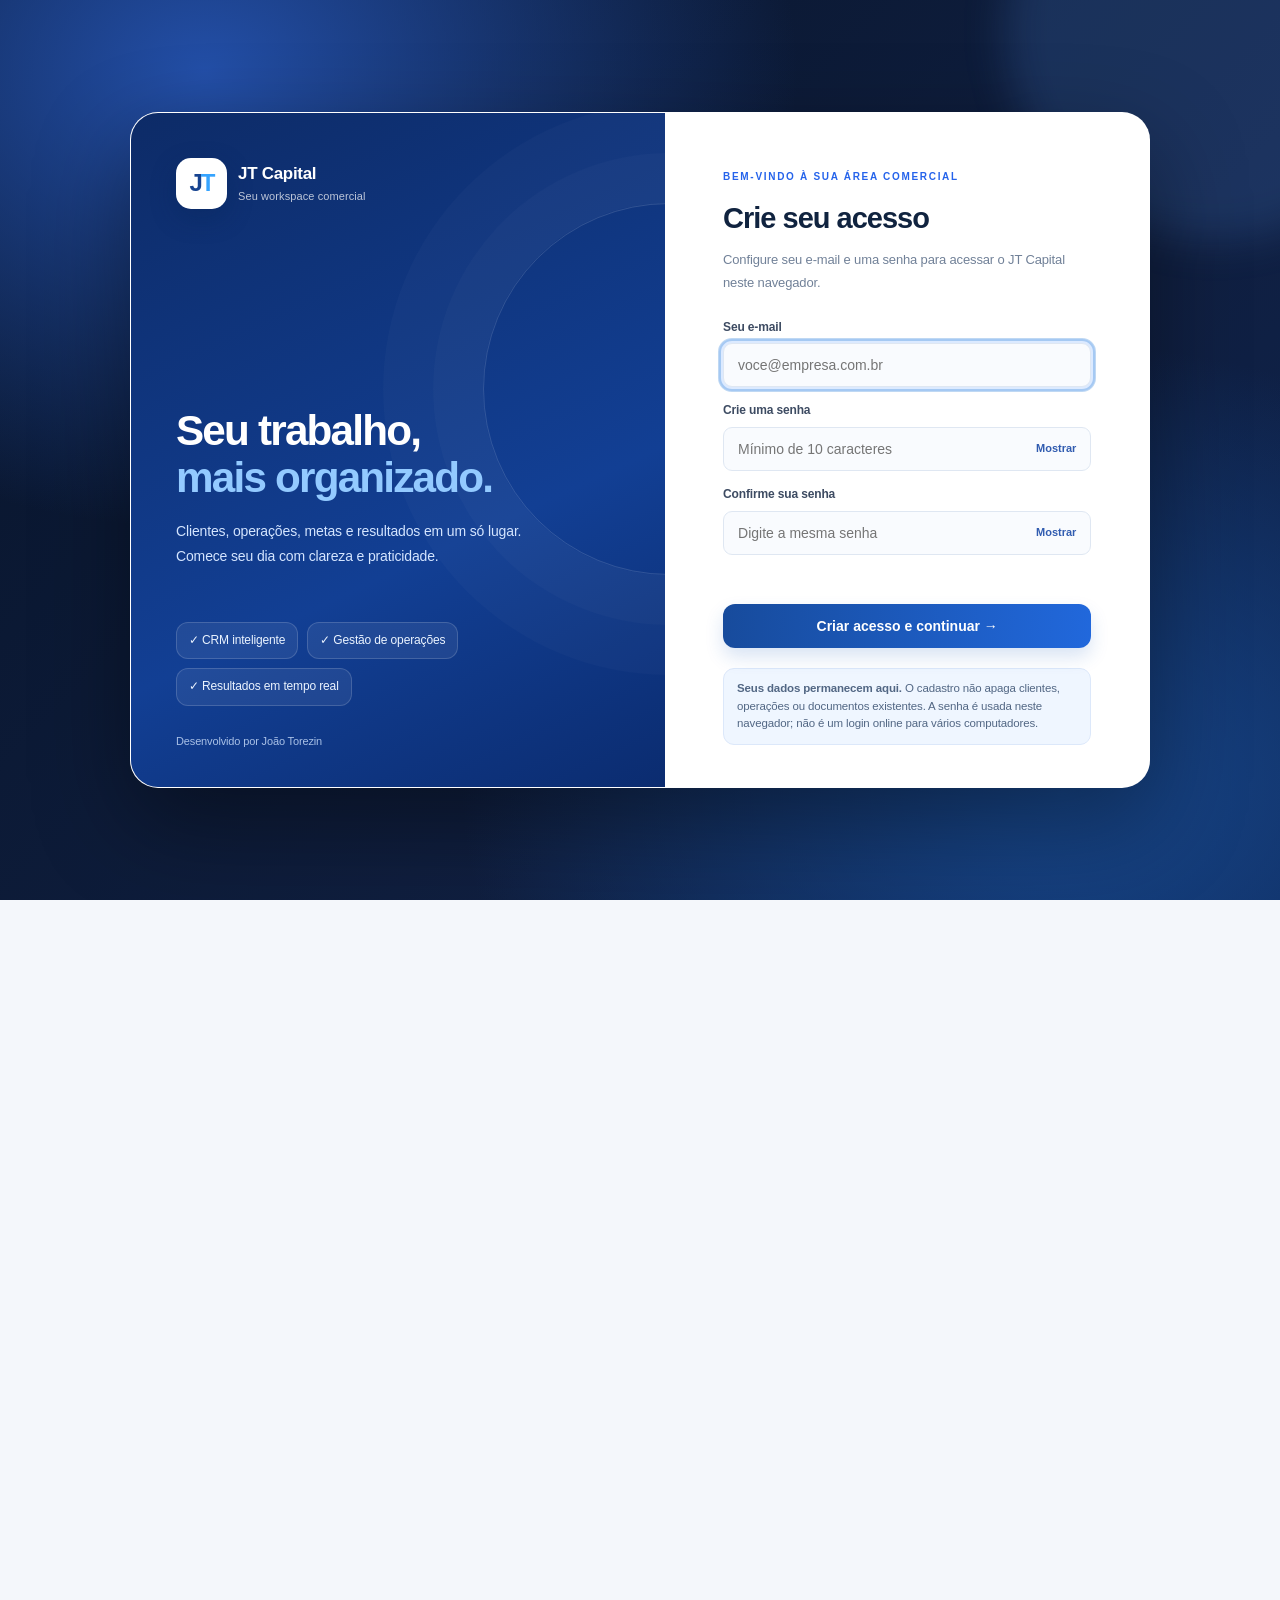
==== public/index.html @ 73c046cd "Add files via upload" ====
<!DOCTYPE html>
<html lang="pt-BR">
<head>
<meta charset="UTF-8"><meta name="viewport" content="width=device-width,initial-scale=1">
<title>JT Capital 3.0 — JT Capital — Commercial Intelligence</title>
<style>
*{box-sizing:border-box}body{margin:0;font-family:Arial,Helvetica,sans-serif;background:#f4f7fb;color:#172033}header{background:#0b3d91;color:#fff;padding:16px 24px;display:flex;justify-content:space-between;align-items:center;gap:15px;position:sticky;top:0;z-index:20}header h1{margin:0;font-size:22px}header small{opacity:.85}.top-actions{display:flex;gap:8px;flex-wrap:wrap}.top-actions button{border:1px solid #ffffff55;background:#fff;color:#0b3d91;border-radius:7px;padding:9px 12px;font-weight:700;cursor:pointer}.top-actions button.primary{background:#dbeafe}.top-actions button.dark{background:#083477;color:#fff;border-color:#ffffff44}nav{display:flex;gap:5px;flex-wrap:wrap;background:#fff;padding:10px 18px;border-bottom:1px solid #dce4ef;position:sticky;top:69px;z-index:19}nav button{border:0;background:transparent;padding:10px 13px;border-radius:8px;cursor:pointer;color:#334155;font-weight:600}nav button.active,nav button:hover{background:#e8f0ff;color:#0b3d91}main{max-width:1500px;margin:auto;padding:22px}.page{display:none}.page.active{display:block}.cards{display:grid;grid-template-columns:repeat(auto-fit,minmax(185px,1fr));gap:14px;margin:16px 0 22px}.card,.panel{background:#fff;border:1px solid #dfe7f2;border-radius:12px;box-shadow:0 2px 8px #0b3d9110}.card{padding:17px}.card .label{font-size:13px;color:#64748b}.card .value{font-size:24px;font-weight:700;margin-top:7px;color:#0b3d91}.panel{padding:18px;margin-bottom:17px}h2{margin:0 0 16px;font-size:20px}h3{font-size:16px;margin-top:0}.grid{display:grid;grid-template-columns:repeat(auto-fit,minmax(190px,1fr));gap:12px}label{font-size:12px;font-weight:700;color:#475569;display:block;margin-bottom:5px}input,select,textarea{width:100%;padding:10px;border:1px solid #cbd5e1;border-radius:7px;background:#fff}textarea{min-height:78px;resize:vertical}.actions{display:flex;gap:8px;flex-wrap:wrap;margin-top:13px}button.primary{background:#0b3d91;color:#fff;border:0;border-radius:7px;padding:10px 15px;font-weight:700;cursor:pointer}button.secondary{background:#e8f0ff;color:#0b3d91;border:0;border-radius:7px;padding:10px 15px;font-weight:700;cursor:pointer}button.danger{background:#fee2e2;color:#991b1b;border:0;border-radius:7px;padding:7px 10px;cursor:pointer}.muted{color:#64748b;font-size:13px}.legend span{margin-right:9px}.badge{display:inline-block;padding:4px 8px;border-radius:999px;font-size:11px;font-weight:700}.green{background:#dcfce7;color:#166534}.yellow{background:#fef3c7;color:#92400e}.red{background:#fee2e2;color:#991b1b}.gray{background:#e5e7eb;color:#374151}.blue{background:#dbeafe;color:#1e40af}.progress{height:12px;background:#e5e7eb;border-radius:99px;overflow:hidden}.progress>div{height:100%;background:#0b3d91;transition:.2s}.kanban{display:flex;gap:12px;overflow-x:auto;padding-bottom:10px;align-items:flex-start}.column{min-width:260px;width:260px;background:#eef3f9;border:1px solid #dbe3ee;border-radius:11px;padding:10px;min-height:480px}.column h3{margin:2px 4px 10px;font-size:14px;display:flex;justify-content:space-between}.count{background:#fff;border-radius:99px;padding:2px 7px;color:#64748b}.dropzone{min-height:420px}.client-card{background:#fff;border:1px solid #d7e0eb;border-radius:9px;padding:12px;margin-bottom:9px;cursor:grab;box-shadow:0 2px 5px #0b3d910b}.client-card:active{cursor:grabbing}.client-card strong{display:block;margin-bottom:6px;color:#0b3d91}.client-card .line{font-size:12px;color:#475569;margin:3px 0}.client-card.dragging{opacity:.45}.column.over{outline:2px dashed #0b3d91;background:#e3edff}.search{margin-bottom:10px}.right{text-align:right}table{width:100%;border-collapse:collapse;font-size:13px}th,td{padding:9px;border-bottom:1px solid #e5eaf1;text-align:left;vertical-align:top}th{background:#f8fafc;color:#475569}.modal{position:fixed;inset:0;background:#17203377;display:none;align-items:center;justify-content:center;z-index:50;padding:15px}.modal.open{display:flex}.modal-box{background:#fff;width:min(900px,100%);max-height:90vh;overflow:auto;border-radius:13px;padding:20px}.modal-head{display:flex;justify-content:space-between;align-items:center;gap:10px;border-bottom:1px solid #e5eaf1;padding-bottom:10px;margin-bottom:15px}.close{border:0;background:#e5e7eb;border-radius:7px;padding:7px 10px;cursor:pointer}.file-row,.history-row{border:1px solid #e2e8f0;border-radius:8px;padding:9px;margin:7px 0;display:flex;justify-content:space-between;gap:10px;align-items:center}.file-row small,.history-row small{display:block;color:#64748b}.section-title{margin:18px 0 8px}.hidden{display:none}.client-autocomplete{position:relative}.client-suggestions{position:absolute;left:0;right:0;top:100%;z-index:80;background:#fff;border:1px solid #cbd5e1;border-radius:8px;box-shadow:0 8px 20px #0b3d9120;max-height:260px;overflow:auto;display:none}.client-suggestions.open{display:block}.client-suggestion{padding:10px 12px;border-bottom:1px solid #eef2f7;cursor:pointer}.client-suggestion:last-child{border-bottom:0}.client-suggestion:hover{background:#f1f5ff}.client-suggestion strong{display:block;color:#0b3d91}.client-suggestion small{color:#64748b}.client-history-preview{margin-top:6px;padding:8px 10px;border:1px solid #dbe4ef;border-radius:7px;background:#f8fafc;font-size:12px;color:#475569;display:none}.client-history-preview.show{display:block}.client-history-preview b{color:#172033}.toast{position:fixed;right:18px;bottom:18px;background:#172033;color:#fff;padding:11px 14px;border-radius:8px;display:none;z-index:100}.empty{padding:25px;text-align:center;color:#64748b;font-size:13px}.client-status-dot{display:inline-flex;align-items:center;gap:6px;font-weight:700;font-size:12px}.client-status-dot i{width:10px;height:10px;border-radius:50%;display:inline-block}.client-table td{vertical-align:middle}.import-summary{display:grid;grid-template-columns:repeat(auto-fit,minmax(160px,1fr));gap:10px;margin:12px 0}.import-stat{background:var(--bg);border:1px solid var(--border);border-radius:9px;padding:10px}.import-stat b{display:block;font-size:18px;margin-top:4px;color:var(--primary)}.import-preview{max-height:420px;overflow:auto;border:1px solid var(--border);border-radius:9px}.import-preview table{min-width:1100px}.status-select{border-left:5px solid var(--primary)}@media(max-width:700px){header{position:static;align-items:flex-start;flex-direction:column}nav{position:static}main{padding:12px}.column{min-width:245px;width:245px}}

:root{--primary:#0b3d91;--secondary:#e8f0ff;--bg:#f4f7fb;--card:#fff;--text:#172033;--muted:#64748b;--border:#dfe7f2;--button:#0b3d91;--radius:12px;--font-size:16px}
body{background:var(--bg);color:var(--text);font-size:var(--font-size)} header{background:var(--primary)} nav button.active,nav button:hover{background:var(--secondary);color:var(--primary)} .card,.panel{background:var(--card);border-color:var(--border);border-radius:var(--radius)} .card .value{color:var(--primary)} button.primary{background:var(--button)} button.secondary{background:var(--secondary);color:var(--primary)} .custom-tag{display:inline-flex;align-items:center;gap:4px;padding:3px 7px;border-radius:999px;font-size:10px;font-weight:700;margin:2px 3px 2px 0}.setting-grid{display:grid;grid-template-columns:repeat(auto-fit,minmax(280px,1fr));gap:15px}.setting-card{border:1px solid var(--border);border-radius:var(--radius);padding:16px;background:var(--card)}.setting-card h3{margin-bottom:6px}.setting-row{display:flex;align-items:center;gap:8px;padding:9px 0;border-bottom:1px solid #eef2f7}.setting-row:last-child{border-bottom:0}.setting-row .grow{flex:1}.mini-actions{display:flex;gap:5px;flex-wrap:wrap}.color-input{width:48px;height:36px;padding:2px}.stage-editor{display:grid;grid-template-columns:1fr 85px 100px auto;gap:7px;align-items:center;margin-bottom:8px}.sortable-item{cursor:grab}.sortable-item.dragging{opacity:.45}.check-list{display:grid;gap:6px}.check-list label{display:flex;align-items:center;gap:8px;font-weight:500;margin:0}.check-list input{width:auto}.preview-box{border:1px dashed var(--border);padding:12px;border-radius:var(--radius);background:var(--bg)}.dashboard-card-hidden{display:none!important}.dash-toolbar{display:flex;gap:8px;flex-wrap:wrap;align-items:end}.dash-toolbar>div{min-width:150px;flex:1}.dash-toolbar .wide{min-width:230px}.dash-kpis{display:grid;grid-template-columns:repeat(auto-fit,minmax(170px,1fr));gap:12px;margin:14px 0}.kpi-card{position:relative;overflow:hidden;cursor:pointer;transition:transform .15s,box-shadow .15s}.kpi-card:hover{transform:translateY(-2px);box-shadow:0 7px 18px #0b3d9120}.kpi-card .trend{font-size:11px;color:var(--muted);margin-top:7px}.dash-grid{display:grid;grid-template-columns:repeat(2,minmax(0,1fr));gap:15px}.dash-grid .panel{min-height:250px}.chart-wrap{min-height:190px;display:flex;align-items:flex-end;gap:8px;padding:12px 4px 4px;overflow-x:auto}.bar-group{min-width:42px;display:flex;flex-direction:column;align-items:center;gap:5px}.bar-track{height:150px;width:28px;background:var(--secondary);border-radius:7px 7px 2px 2px;display:flex;align-items:flex-end;overflow:hidden}.bar-fill{width:100%;background:var(--primary);border-radius:7px 7px 0 0;transition:height .3s}.bar-label{font-size:10px;color:var(--muted)}.bar-value{font-size:9px;font-weight:700;writing-mode:vertical-rl;transform:rotate(180deg);max-height:65px;overflow:hidden}.compare-list{display:grid;gap:12px}.compare-row{padding:8px 0}.compare-head{display:flex;justify-content:space-between;font-size:12px;font-weight:700}.compare-track{height:13px;background:#e5e7eb;border-radius:99px;overflow:hidden;margin-top:5px}.compare-fill{height:100%;background:var(--primary);border-radius:99px;transition:width .3s}.compare-fill.libra{background:#7c3aed}.company-tabs{display:flex;gap:7px;flex-wrap:wrap}.company-tabs button{border:1px solid var(--border);background:var(--card);color:var(--text);padding:8px 12px;border-radius:999px;cursor:pointer;font-weight:700}.company-tabs button.active{background:var(--primary);color:#fff;border-color:var(--primary)}.target-card{padding:14px;border:1px solid var(--border);border-radius:var(--radius);background:var(--bg)}.target-card h4{margin:0 0 9px}.target-grid{display:grid;grid-template-columns:repeat(2,minmax(0,1fr));gap:12px}.money-input{text-align:right;font-variant-numeric:tabular-nums}.operation-form{display:grid;grid-template-columns:repeat(auto-fit,minmax(190px,1fr));gap:12px}.operation-field-hidden{display:none!important}.setting-row .inline-input{max-width:180px}.op-field-editor{display:grid;grid-template-columns:auto 1fr 120px auto;gap:8px;align-items:center;margin-bottom:8px}.dashboard-clickable{cursor:pointer}@media(max-width:900px){.dash-grid{grid-template-columns:1fr}.target-grid{grid-template-columns:1fr}}@media(max-width:700px){.stage-editor{grid-template-columns:1fr 65px 85px}.setting-grid{grid-template-columns:1fr}}
.import-file-status{font-size:13px;padding:5px 0;border-bottom:1px solid var(--border);overflow-wrap:anywhere}

/* Ajuda contextual: compacto, acessível e sem bibliotecas externas */
.help-page-description{color:var(--muted);margin:-10px 0 16px;font-size:13px;line-height:1.5}
.help-page-action{margin:6px 0 16px;display:inline-flex;align-items:center;gap:6px;border:1px solid var(--border);border-radius:9px;background:var(--card);color:var(--primary);padding:7px 10px;font-weight:650;font-size:12px;cursor:pointer}
.help-head-button{width:20px;height:20px;flex:0 0 20px;border:1px solid #b9c9dc;border-radius:50%;display:inline-flex;align-items:center;justify-content:center;background:var(--card);color:var(--primary);font-size:11px;font-weight:800;cursor:help;vertical-align:middle;line-height:1;padding:0}
.help-head-button:hover,.help-head-button:focus-visible{border-color:var(--primary);background:var(--secondary);outline-offset:2px}
.help-label-line{display:flex;align-items:center;gap:6px;margin-bottom:5px;min-height:16px;flex-wrap:wrap}
.help-label-line>label{margin:0}
.help-heading-icon{margin-left:7px}
.help-overlay{position:fixed;inset:0;background:rgba(12,24,45,.46);z-index:109;display:none}
.help-overlay.open{display:block}
.help-side{position:fixed;right:0;top:0;height:100vh;height:100dvh;width:min(440px,100vw);overflow:auto;background:var(--card);color:var(--text);z-index:111;box-shadow:-15px 0 60px #081b3a33;display:none;padding:0 22px 30px}
.help-side.open{display:block;animation:helpSlide .18s ease-out}
.help-side-header{display:flex;align-items:center;justify-content:space-between;gap:10px;padding:22px 0 16px;border-bottom:1px solid var(--border);position:sticky;top:0;background:var(--card);z-index:2}
.help-side-header h2{margin:0;font-size:20px}
.help-close{border:0;background:var(--secondary);color:var(--primary);width:36px;height:36px;border-radius:9px;cursor:pointer;font-size:20px}
.help-pill-switch{display:flex;gap:5px;background:var(--bg);border:1px solid var(--border);border-radius:11px;padding:4px;margin:18px 0}
.help-pill-switch button{flex:1;border:0;background:transparent;border-radius:8px;padding:10px 6px;font-size:12px;font-weight:700;color:var(--muted);cursor:pointer}
.help-pill-switch button.active{background:var(--card);color:var(--primary);box-shadow:0 1px 4px #0001}
.help-list-item{border:1px solid var(--border);border-radius:11px;margin:10px 0;padding:13px;background:var(--card)}
.help-list-item h4{margin:0 0 6px;font-size:13px;color:var(--text)}
.help-list-item p{margin:0;color:var(--muted);line-height:1.55;font-size:12px}
.help-list-item button{margin-top:9px}
.help-section-title{font-weight:750;color:var(--text);font-size:13px;margin:20px 0 6px}
.help-paragraph{font-size:13px;color:var(--muted);line-height:1.65;margin:3px 0 14px}
.help-search{margin:16px 0!important;border-radius:10px!important;background:var(--bg)!important}
.help-input-config{margin:10px 0;border:1px solid var(--border);border-radius:10px;padding:11px;background:var(--bg)}
.help-input-config summary{cursor:pointer;font-size:13px;font-weight:650}
.help-input-config label{margin:10px 0 5px}
.help-input-config textarea{min-height:65px}
.help-input-config .help-inline-check{display:flex;align-items:center;gap:7px;margin:9px 0;font-size:12px;color:var(--muted)}
.help-input-config .help-inline-check input{width:auto}
.help-tooltip{position:fixed;z-index:150;max-width:min(310px,calc(100vw - 20px));min-width:180px;background:#17273e;color:#fff;border-radius:11px;padding:13px 14px;box-shadow:0 14px 40px #0b1c3650;font-size:12px;line-height:1.52;display:none;overflow-wrap:anywhere}
.help-tooltip.visible{display:block}
.help-tooltip strong{color:#fff;display:block;margin-bottom:4px;font-size:13px}
.help-tooltip p{margin:0;color:#e7f0ff}
.help-tooltip small{display:block;color:#aaccff;margin-top:8px}
.help-tooltip button{color:#fff;background:transparent;border:0;position:absolute;top:4px;right:5px;padding:4px 6px;cursor:pointer}
.help-context-tip{border-left:3px solid var(--primary);background:var(--secondary);color:var(--text);padding:9px 12px;border-radius:6px;font-size:12px;line-height:1.45;margin:9px 0}
.help-context-tip a{cursor:pointer}
.help-tour-scrim{position:fixed;inset:0;background:rgba(8,17,33,.65);z-index:125;display:none}
.help-tour-scrim.open{display:block}
body.help-tour-active header,body.help-tour-active nav{z-index:128}
body.help-tour-active .help-tour-focus{position:relative!important;z-index:130!important;outline:3px solid #69b8ff!important;outline-offset:5px!important;box-shadow:0 0 0 8px #90c9ff35!important;border-radius:9px}
.help-tour-dialog{position:fixed;z-index:132;width:min(380px,calc(100vw - 24px));background:#fff;color:#162338;border:1px solid #dce8f8;border-radius:15px;box-shadow:0 25px 60px #081b3a55;padding:20px;display:none}
.help-tour-dialog.open{display:block}
.help-tour-dialog h3{font-size:19px;margin:4px 0 8px}
.help-tour-dialog p{font-size:13px;line-height:1.65;color:#52647c;margin:0 0 15px}
.help-tour-progress{height:5px;border-radius:99px;background:#e6edf7;overflow:hidden;margin:14px 0}
.help-tour-progress>div{height:100%;background:#2563eb;border-radius:99px;transition:width .2s}
.help-tour-actions{display:flex;justify-content:space-between;gap:6px;align-items:center}
.help-tour-actions button{padding:8px 11px;border:0;border-radius:8px;background:#ecf2fa;color:#1a3b66;font-weight:700;cursor:pointer}
.help-tour-actions button:last-child{background:#1958be;color:#fff}
.help-welcome{position:fixed;z-index:135;inset:0;background:#11223d80;display:none;align-items:center;justify-content:center;padding:16px}
.help-welcome.open{display:flex}
.help-welcome-box{width:min(465px,100%);background:#fff;color:#172033;border-radius:19px;padding:27px;box-shadow:0 30px 90px #14213c45}
.help-welcome-box h2{font-size:25px;margin:6px 0 10px}
.help-welcome-box p{font-size:14px;color:#64748b;line-height:1.65}
.help-welcome-box .help-welcome-icon{width:52px;height:52px;background:#e8f0ff;border-radius:15px;display:grid;place-items:center;font-size:25px;color:#1d4ed8}
.help-mode-expert .help-page-description{display:none}
.help-mode-expert .help-page-action{font-size:11px;padding:5px 8px}
.help-mode-expert .help-context-tip:not(.force){display:none}
@keyframes helpSlide{from{transform:translateX(10px);opacity:.7}to{transform:translateX(0);opacity:1}}
@media(max-width:600px){.help-side{padding:0 16px 24px}.help-tour-dialog{left:12px!important;right:12px!important;bottom:12px!important;top:auto!important;width:auto}.help-head-button{width:25px;height:25px;flex-basis:25px}header .help-header-trigger{order:-1}}
@media(prefers-reduced-motion:reduce){.help-side.open{animation:none}.help-tour-progress>div{transition:none}}


/* JT Capital 2.0 — identidade de produto (sem bibliotecas externas) */
:root{--sidebar-width:258px;--topbar-height:76px;--app-shadow:0 5px 25px rgba(33,56,92,.045);--app-ink:#14253f;--app-muted:#7b899d}
*{scrollbar-color:#d5dfeb transparent}
body{background:var(--bg);line-height:1.48;-webkit-font-smoothing:antialiased;font-family:Inter,ui-sans-serif,system-ui,-apple-system,"Segoe UI",Arial,sans-serif;min-height:100vh}
.app-sidebar{width:var(--sidebar-width);height:100vh;height:100dvh;position:fixed;top:0;left:0;z-index:50;background:#fff;border-right:1px solid #e9edf4;display:flex;flex-direction:column;padding:24px 13px 17px;transition:width .18s ease,transform .18s ease;box-shadow:2px 0 20px rgba(21,37,70,.018)}
.sidebar-brand{display:flex;align-items:center;gap:11px;margin:0 8px 26px;min-height:44px}.brand-symbol{width:42px;height:42px;border-radius:13px;display:grid;place-items:center;background:linear-gradient(135deg,#114ca5,#2368d8);color:white;font-size:16px;font-weight:850;letter-spacing:-.8px;flex:none;position:relative;box-shadow:0 6px 13px #2359b429}.brand-symbol-dot{width:7px;height:7px;background:#7ce3b2;border:2px solid #fff;border-radius:50%;position:absolute;bottom:3px;right:3px}.brand-names{min-width:0;display:flex;flex-direction:column;line-height:1.35}.brand-names strong{font-size:16px;white-space:nowrap;letter-spacing:-.5px;color:#172b4c}.brand-names small{color:#91a0b3;font-size:11px;white-space:nowrap}.sidebar-collapse{margin-left:auto;padding:4px;background:#f2f5fa;color:#60728d;border:0;border-radius:7px;cursor:pointer;font-size:18px}.sidebar-caption{font-size:9px;font-weight:800;letter-spacing:1.65px;color:#a1adbd;margin:0 13px 12px}
#mainNav{display:flex;flex:1;flex-direction:column;align-items:stretch;gap:2px;padding:0 2px 15px;min-height:0;overflow-y:auto;position:static;top:auto;border:none;background:transparent;z-index:auto;flex-wrap:nowrap}
#mainNav .nav-group-title{font-size:10px;letter-spacing:1px;font-weight:850;color:#a2aec0;padding:19px 12px 6px;white-space:nowrap}
#mainNav button,.sidebar-help{position:relative;display:flex;align-items:center;gap:13px;width:100%;text-align:left;border:0;border-radius:10px;background:transparent;color:#67758d;min-height:42px;padding:10px 12px;font-size:12.7px;font-weight:650;cursor:pointer;transition:background .13s ease,color .13s ease}
#mainNav button:hover,.sidebar-help:hover{background:#f1f6ff;color:#1c55b5}
#mainNav button.active{background:#eaf1fe;color:#1954ad;font-weight:780;box-shadow:inset 3px 0 0 #2e6ed6}
.nav-icon{display:inline-flex;align-items:center;justify-content:center;min-width:19px;width:19px;height:19px;flex:none;font-size:16px}.nav-icon svg{width:18px;height:18px;stroke:currentColor;stroke-width:1.9;fill:none;stroke-linejoin:round;stroke-linecap:round}.nav-text{overflow:hidden;white-space:nowrap;text-overflow:ellipsis}.sidebar-bottom{margin-top:auto;padding:12px 5px 0;border-top:1px solid #f1f3f7}.sidebar-security{display:flex;align-items:center;gap:10px;padding:8px 7px 13px}.sidebar-status-dot{width:8px;height:8px;flex:none;background:#38c794;border-radius:50%;box-shadow:0 0 0 4px #e5f9ef}.sidebar-bottom-text{display:flex;flex-direction:column;line-height:1.45}.sidebar-bottom-text strong{font-size:11px;color:#3b506d}.sidebar-bottom-text small{font-size:10px;color:#95a1b2}.sidebar-help{font-size:12px;margin-top:3px}
.app-topbar{background:#fff!important;position:sticky;top:0;z-index:40;height:var(--topbar-height);margin-left:var(--sidebar-width);border-bottom:1px solid #e8eef5;padding:0 34px!important;display:flex;align-items:center;justify-content:space-between;color:#1f2c44;box-shadow:none!important;transition:margin-left .18s ease}.topbar-left,.topbar-right{display:flex;align-items:center;gap:14px}.topbar-breadcrumb{display:flex;align-items:center;gap:11px;color:#9ba7b6;font-size:12px}.topbar-breadcrumb strong{color:#273c59;font-size:13px}.breadcrumb-sep{color:#cbd5e1}.topbar-right{gap:9px}.topbar-icon,.mobile-menu-btn{width:39px;height:39px;display:grid;place-items:center;border:1px solid #e7edf5;border-radius:10px;background:#fff!important;color:#536781!important;font-weight:800!important;font-size:19px!important;cursor:pointer}.topbar-icon:hover,.mobile-menu-btn:hover{background:#f4f8ff!important;color:#1d4fb0!important}.topbar-primary{padding:10px 17px!important;color:#fff!important;background:#1955b6!important;border:0!important;border-radius:10px!important;cursor:pointer;font-weight:750;font-size:12px;box-shadow:0 5px 12px #1b58b61a}.topbar-primary:hover{background:#11469b!important}.global-search-wrap{position:relative;width:clamp(245px,27vw,370px)}.global-search-wrap input{height:40px;border:1px solid #e9edf4;border-radius:10px;background:#f6f8fc;padding:0 63px 0 37px;color:#27384d;font-size:12px;width:100%;outline:none}.global-search-wrap input:focus{border-color:#a3bfe9;background:#fff;box-shadow:0 0 0 3px #dbeafe75}.global-search-wrap .search-lens{position:absolute;top:4px;left:13px;font-size:24px;color:#95a3b7}.global-search-wrap kbd{font-family:inherit;position:absolute;right:10px;top:10px;color:#8997ab;font-size:10px;border:1px solid #e5eaf1;border-radius:4px;padding:1px 4px}.global-search-results{position:absolute;top:calc(100% + 9px);left:0;width:min(470px,calc(100vw - 28px));max-height:430px;overflow-y:auto;z-index:90;background:#fff;border:1px solid #e5eaf2;border-radius:14px;padding:8px;box-shadow:0 18px 60px #13294b29}.search-result-header{font-size:10px;color:#8c9aaf;letter-spacing:.8px;font-weight:800;padding:11px 10px 5px;text-transform:uppercase}.search-result{display:flex;width:100%;text-align:left;background:#fff;border:0;border-radius:9px;padding:10px 11px;cursor:pointer;align-items:center;gap:10px}.search-result:hover,.search-result.selected{background:#eff5ff}.search-result div{display:flex;flex-direction:column;min-width:0}.search-result strong{font-size:12px;color:#243a59;overflow:hidden;text-overflow:ellipsis;white-space:nowrap}.search-result small{font-size:10px;color:#8795a8}.search-result-icon{background:#eaf2ff;border-radius:8px;padding:7px;color:#2361bc}.search-empty{padding:20px;color:#91a0b3;text-align:center;font-size:12px}.quick-action-wrap,.topbar-more-wrap{position:relative}.topbar-popmenu{position:absolute;right:0;top:calc(100% + 10px);min-width:210px;background:#fff;border:1px solid #e8edf5;border-radius:13px;box-shadow:0 15px 45px #1a355928;padding:7px;z-index:100}.topbar-popmenu button{display:block;width:100%;text-align:left;border:0;background:transparent;color:#324761;border-radius:8px;padding:11px 12px;font-size:12px;cursor:pointer}.topbar-popmenu button:hover{background:#edf4ff}.topbar-popmenu[hidden],.global-search-results[hidden]{display:none!important}.visually-hidden{position:absolute!important;clip:rect(0,0,0,0)!important;white-space:nowrap!important;width:1px!important;height:1px!important;overflow:hidden!important}
main{max-width:none;margin:0 0 0 var(--sidebar-width);padding:30px clamp(18px,2.6vw,45px) 55px;transition:margin-left .18s ease;min-height:calc(100vh - var(--topbar-height))}.page{animation:pageIn .15s ease-out}.page>h2,.module-heading h2{margin:0 0 7px;font-size:27px;line-height:1.25;letter-spacing:-1.1px;font-weight:780;color:var(--text)}.page>p.muted,.module-heading p.muted{margin:0 0 21px}.eyebrow{color:#7290b6!important;font-size:10px!important;font-weight:850!important;letter-spacing:1.8px!important;margin:0 0 6px!important;text-transform:uppercase}.heading-spark{color:#90a9cf;font-size:17px;vertical-align:top}.module-heading{display:flex;justify-content:space-between;align-items:center;gap:16px;margin:0 0 21px}.module-heading p.muted{margin-bottom:0}.page>.panel,.panel,.card,.setting-card{border:1px solid var(--border);border-radius:15px;box-shadow:var(--app-shadow);background:var(--card)}.page>.panel{margin-bottom:16px}.panel h3{color:var(--text);font-size:15px;letter-spacing:-.2px}.muted{color:var(--muted)}.card{box-shadow:var(--app-shadow)}input,select,textarea{border-radius:9px!important;border-color:var(--border)!important}button{transition:filter .15s ease,background-color .15s ease,transform .12s ease}button:focus-visible,input:focus-visible,select:focus-visible,textarea:focus-visible{outline:2px solid #74a6ee!important;outline-offset:2px!important}.panel button.primary,button.primary{border-radius:9px!important}.page .actions{gap:9px}.page .actions button{border-radius:9px}.dashboard-attention{margin-top:16px!important}.attention-heading{display:flex;align-items:center;justify-content:space-between;gap:12px}.attention-heading h3{margin:0 0 3px}.attention-heading p{margin:0;font-size:12px}.attention-items{display:grid;grid-template-columns:repeat(auto-fit,minmax(230px,1fr));gap:11px;margin-top:15px}.attention-item{display:flex;align-items:center;gap:11px;text-align:left;border:1px solid #e6edf7;border-radius:11px;background:#fff;padding:13px 12px;cursor:pointer;color:var(--text);width:100%}.attention-item:hover{border-color:#acc9f3;background:#f5f9ff}.attention-icon{display:grid;place-items:center;background:#eff5ff;color:#265eaf;border-radius:9px;width:33px;height:33px;flex:none}.attention-content{display:flex;flex-direction:column;min-width:0;flex:1}.attention-content strong{font-size:12px;text-overflow:ellipsis;overflow:hidden;white-space:nowrap}.attention-content small{font-size:11px;color:#90a0b2}.attention-count{font-weight:850;font-size:13px;color:#2459b8}.attention-empty{font-size:12px;color:#8092a7}.dash-kpis{gap:14px}.dash-kpis .kpi-card{position:relative;overflow:hidden;padding:18px!important;border-radius:14px!important;min-height:124px;box-shadow:var(--app-shadow)}.dash-kpis .kpi-card .label{font-size:12px!important;font-weight:600;color:#8090a5}.dash-kpis .kpi-card .value{font-size:clamp(18px,1.8vw,27px)!important;letter-spacing:-1.1px;font-weight:800!important;margin-top:12px}.dash-kpis .kpi-card .trend{font-size:10.5px;color:#8ea0b2}.dash-kpis .kpi-card:before{content:"";position:absolute;top:17px;right:18px;width:29px;height:29px;border-radius:9px;background:#e8f0ff}.dash-kpis .kpi-card:after{content:"↗";position:absolute;right:26px;top:20px;color:#3c78c8;font-size:16px}.dash-kpis .kpi-card:hover{border-color:#bed4f3;transform:translateY(-1px)}.dash-grid{gap:15px!important}.compare-track,.progress{border-radius:99px;overflow:hidden}.compare-fill{border-radius:99px}.company-tabs{background:#f5f7fb;padding:4px;border-radius:13px;gap:4px}.company-tabs button{border-radius:9px!important}.kanban{gap:14px!important;padding-bottom:12px}.kanban .column{background:#f0f3f9!important;border:1px solid #e8edf5!important;border-top:3px solid var(--col-color,#acc3db)!important;border-radius:13px!important;padding:12px!important;min-width:260px}.kanban .column h3{font-size:12px;letter-spacing:.3px}.client-card{background:#fff!important;border:1px solid #e3eaf4!important;border-radius:11px!important;padding:14px!important;box-shadow:0 4px 16px #1d396408!important;transition:box-shadow .15s ease,transform .15s ease}.client-card:hover{box-shadow:0 9px 28px #1d396418!important;transform:translateY(-2px)}.kanban-client-title{font-size:13px;color:#213754;display:block;line-height:1.45;letter-spacing:-.2px}.kanban-client-sub{font-size:10.5px;color:#8c9aaf;margin:7px 0 10px}.kanban-meta{display:flex;align-items:center;gap:6px;color:#647792;font-size:11px;padding:4px 0}.kanban-meta svg{width:13px;height:13px;flex:none}.kanban-card-footer{border-top:1px solid #edf1f6;margin-top:10px;padding-top:10px;display:flex;align-items:center;justify-content:space-between;gap:5px}.kanban-due{font-size:10px;color:#8d9cb0}.kanban-due.is-late{color:#bd4d4d;background:#fff0f0;padding:4px 6px;border-radius:6px}.kanban-tags{margin-bottom:4px}.kanban-empty{font-size:11px;color:#a2afbe;text-align:center;padding:30px 10px;border:1px dashed #dce4ef;border-radius:10px;background:#f9fbff}
.agenda-layout{display:grid;grid-template-columns:minmax(260px,345px) minmax(400px,1fr);gap:17px}.form-stack{display:flex;flex-direction:column;gap:13px}.form-stack label{margin-bottom:5px}.form-stack .grid{grid-template-columns:repeat(2,minmax(0,1fr))}.agenda-tabs{display:flex;flex-wrap:wrap;gap:5px;padding:4px;background:#f5f8fc;border-radius:11px;margin-bottom:17px}.agenda-tabs button{flex:1;white-space:nowrap;border:0;background:transparent;color:#698098;font-size:11px;padding:9px;border-radius:8px;cursor:pointer;font-weight:650}.agenda-tabs button.active{background:#fff;color:#1955ad;box-shadow:0 2px 7px #264b7914}.agenda-summary{font-size:12px;color:#7b8ca2;margin-bottom:12px}.agenda-entry{display:flex;align-items:flex-start;gap:10px;padding:14px 0;border-bottom:1px solid #edf0f5}.agenda-entry:last-child{border-bottom:0}.task-check{appearance:none;width:18px;min-width:18px;height:18px;border:1.5px solid #b0bfd3;border-radius:6px;margin-top:3px;cursor:pointer;position:relative}.task-check:checked{background:#2471d4;border-color:#2471d4}.task-check:checked:after{content:'✓';color:white;position:absolute;font-size:11px;top:0;left:3px}.task-info{flex:1;min-width:0}.task-title{font-size:12px;font-weight:750;color:#283a51}.task-info.done .task-title{text-decoration:line-through;color:#a0a9b6}.task-info small{display:block;font-size:10.5px;color:#8a98ab;margin-top:3px}.task-badge{font-size:10px;font-weight:750;padding:4px 7px;border-radius:6px;background:#eaf2ff;color:#275eaf;white-space:nowrap}.task-badge.late{color:#aa3d3d;background:#fff1f0}.task-delete{border:0!important;background:transparent!important;color:#9ca9b9!important;cursor:pointer;font-size:15px}.task-delete:hover{color:#cc5353!important}
.documents-top{display:grid;grid-template-columns:minmax(290px,1.45fr) minmax(230px,1fr);gap:16px;margin-bottom:16px}.document-drop{border:1.5px dashed #b9cde9!important;text-align:center;background:#fbfdff!important;padding:28px 20px!important}.document-drop.dragover{border-color:#195bc4!important;background:#eff6ff!important}.document-drop-icon{display:grid;place-items:center;width:54px;height:54px;border-radius:14px;background:#e9f1ff;color:#2868bf;font-size:27px;margin:0 auto 9px}.document-drop h3{font-size:15px}.document-drop p{max-width:420px;margin:8px auto 16px;font-size:12px}.document-note p{font-size:12px;color:#6b7e96;line-height:1.75}.document-table-head{display:flex;justify-content:space-between;align-items:center;gap:12px;margin-bottom:16px}.document-table-head h3{margin:0}.document-table-head p{margin:4px 0 0;font-size:11px}.document-table-head input{max-width:340px;margin:0}.doc-list-row{display:flex;align-items:center;gap:13px;padding:12px 6px;border-bottom:1px solid #edf1f5}.doc-list-row:last-child{border-bottom:0}.doc-file-icon{display:grid;place-items:center;border-radius:9px;background:#edf3fe;color:#2e69c4;height:37px;width:37px;flex:none}.doc-list-details{flex:1;min-width:0}.doc-list-details strong{display:block;font-size:12px;color:#243955;text-overflow:ellipsis;white-space:nowrap;overflow:hidden}.doc-list-details small{display:block;font-size:10px;color:#94a1b1;margin-top:3px}.doc-list-row button{white-space:nowrap}
.profile-tabs{display:flex;gap:4px;overflow-x:auto;background:#f4f7fc;border:1px solid #e5edf7;border-radius:10px;padding:4px;margin:15px 0}.profile-tabs button{padding:9px 13px;border:0;border-radius:7px;background:transparent;color:#637892;cursor:pointer;font-size:11px;font-weight:700;white-space:nowrap}.profile-tabs button.active{background:#fff;color:#215aa9;box-shadow:0 2px 6px #16396910}.profile-section{display:none}.profile-section.active{display:block}.profile-stats{display:grid;grid-template-columns:repeat(3,1fr);gap:10px;margin:14px 0}.profile-stat{background:#f5f8fc;border:1px solid #e8eef6;border-radius:11px;padding:13px}.profile-stat small{color:#8291a6;font-size:10px;display:block}.profile-stat strong{font-size:17px;color:#1b4483;display:block;margin-top:7px}.profile-fact{padding:10px 0;border-bottom:1px solid #edf1f6;font-size:12px;color:#627890}.profile-fact b{color:#263d5a;margin-right:7px}.profile-history{padding:9px 0;border-bottom:1px solid #edf1f6;font-size:12px}
body.sidebar-collapsed{--sidebar-width:77px}body.sidebar-collapsed .app-sidebar{padding-left:12px;padding-right:10px}body.sidebar-collapsed .sidebar-brand{margin:0 5px 26px}body.sidebar-collapsed .brand-names,body.sidebar-collapsed .sidebar-caption,body.sidebar-collapsed .nav-group-title,body.sidebar-collapsed .nav-text,body.sidebar-collapsed .sidebar-bottom-text{display:none}body.sidebar-collapsed #mainNav button,body.sidebar-collapsed .sidebar-help{justify-content:center;padding:10px 8px}body.sidebar-collapsed .sidebar-status-dot{margin:auto}.mobile-sidebar-backdrop{display:none}.mobile-menu-btn{display:none!important}
/* JT Capital: botão para reabrir o menu permanece acessível mesmo recolhido. */
.sidebar-collapse{display:inline-flex;align-items:center;justify-content:center;min-width:25px;min-height:26px;flex:none;position:relative;z-index:2}
body.sidebar-collapsed .sidebar-brand{position:relative}
body.sidebar-collapsed .sidebar-collapse{display:inline-flex!important;align-items:center;justify-content:center;position:absolute;right:-15px;top:8px;width:26px;height:27px;padding:0;border:1px solid #d8e3f2;background:#f2f6fc;box-shadow:0 2px 8px #152a4b26;border-radius:8px;z-index:65}
body.sidebar-collapsed .sidebar-collapse:hover{background:#dceafe;color:#174d9f}
body.theme-dark.sidebar-collapsed .sidebar-collapse{background:#203653;color:#e9f1ff;border-color:#476181}
@media(max-width:850px){body.sidebar-collapsed .sidebar-collapse{position:relative;right:auto;top:auto}}
@keyframes pageIn{from{opacity:.6;transform:translateY(3px)}to{opacity:1;transform:translateY(0)}}
@media(max-width:1150px){.global-search-wrap{width:240px}.app-topbar{padding:0 19px!important}.agenda-layout{grid-template-columns:minmax(220px,300px) minmax(330px,1fr)}}
@media(max-width:850px){body{--sidebar-width:0px!important}.app-sidebar{width:270px;transform:translateX(-105%);z-index:95;box-shadow:9px 0 35px #15264229}body.mobile-sidebar-open .app-sidebar{transform:translateX(0)}body.mobile-sidebar-open .mobile-sidebar-backdrop{display:block;position:fixed;inset:0;background:#101e3699;z-index:90}.mobile-menu-btn{display:grid!important}.app-topbar{padding:0 16px!important}.topbar-breadcrumb{display:none}.sidebar-collapse{display:none}.topbar-right{margin-left:auto}.global-search-wrap{width:min(50vw,290px)}.agenda-layout,.documents-top{grid-template-columns:1fr}body.sidebar-collapsed .app-sidebar{width:270px}body.sidebar-collapsed .brand-names,body.sidebar-collapsed .sidebar-caption,body.sidebar-collapsed .nav-group-title,body.sidebar-collapsed .nav-text,body.sidebar-collapsed .sidebar-bottom-text{display:flex}body.sidebar-collapsed #mainNav button,body.sidebar-collapsed .sidebar-help{justify-content:flex-start;padding:10px 12px}}
@media(max-width:570px){main{padding:19px 12px 35px}.app-topbar{height:65px;gap:4px;padding:0 10px!important}.topbar-left,.topbar-right{gap:6px}.global-search-wrap{width:38px}.global-search-wrap input{padding-left:34px;padding-right:0;font-size:0;cursor:pointer}.global-search-wrap:focus-within{position:absolute;top:11px;left:56px;width:calc(100vw - 155px);z-index:8;background:#fff}.global-search-wrap:focus-within input{font-size:12px;padding-right:10px}.global-search-wrap kbd{display:none}.topbar-primary{padding:10px!important;font-size:11px}.topbar-icon{height:36px;width:36px}.page>h2,.module-heading h2{font-size:22px}.dash-kpis{grid-template-columns:repeat(2,minmax(0,1fr))!important}.dash-kpis .kpi-card .value{font-size:17px!important}.module-heading{flex-wrap:wrap}.document-table-head{flex-direction:column;align-items:stretch}.document-table-head input{max-width:none}.profile-stats{grid-template-columns:1fr 1fr}.attention-items{grid-template-columns:1fr}.form-stack .grid{grid-template-columns:1fr}}
@media(prefers-reduced-motion:reduce){.page{animation:none}.app-sidebar,main,.app-topbar,.client-card{transition:none}}

/* Refinamentos de usabilidade após testes */
.dash-kpis{grid-template-columns:repeat(4,minmax(0,1fr))!important}.dash-kpis .kpi-card{min-width:0}
@media(max-width:1180px){.dash-kpis{grid-template-columns:repeat(3,minmax(0,1fr))!important}}
@media(max-width:640px){.dash-kpis{grid-template-columns:repeat(2,minmax(0,1fr))!important}}
body.theme-dark .app-sidebar,body.theme-dark .app-topbar{background:#172338!important;border-color:#30405a}body.theme-dark .brand-names strong,body.theme-dark .topbar-breadcrumb strong{color:#e7eefc}body.theme-dark #mainNav button{color:#b2c1d5}body.theme-dark #mainNav button:hover{background:#253955}body.theme-dark #mainNav button.active{background:#233c61;color:#c2dbff}body.theme-dark .sidebar-security{color:#bbcee8}body.theme-dark .topbar-icon{background:#223652!important;border-color:#3c4e68!important;color:#dceafb!important}body.theme-dark .global-search-wrap input{background:#1c304b;color:#e9f1ff;border-color:#344761}body.theme-dark .topbar-popmenu,body.theme-dark .global-search-results{background:#1b2c46;border-color:#3b4b66}body.theme-dark .topbar-popmenu button,body.theme-dark .search-result strong{color:#e8f2ff}body.theme-dark .search-result{background:transparent}body.theme-dark .search-result:hover{background:#2b4161}body.theme-dark .agenda-tabs,body.theme-dark .profile-tabs,body.theme-dark .profile-stat{background:#1e2e47}body.theme-dark .agenda-tabs button.active,body.theme-dark .profile-tabs button.active{background:#2c4469;color:#dbeaff}body.theme-dark .attention-item,body.theme-dark .document-drop{background:#192b43!important;color:#e2edff}body.theme-dark .task-title,body.theme-dark .doc-list-details strong{color:#e5eefa}

/* Layout estreito: impedir expansão da grade por gráficos roláveis */
.dash-grid .panel,.dashboard-attention,.dash-kpis>.card,.target-grid>.target-card{min-width:0;max-width:100%}
@media(max-width:900px){.dash-grid{grid-template-columns:minmax(0,1fr)!important}}
@media(max-width:570px){.dash-grid .panel>div:first-child{min-width:0;flex-wrap:wrap}.dash-grid select{max-width:100%}.chart-wrap{width:100%;min-width:0;overflow-x:auto}.compare-head{gap:8px}.compare-head span{min-width:0;overflow-wrap:anywhere}.company-tabs{max-width:100%;flex-wrap:wrap}}

/* Mobile topbar must override legacy header media queries */
@media(max-width:850px){.app-topbar{position:sticky!important;top:0!important;display:flex!important;flex-direction:row!important;align-items:center!important;justify-content:space-between!important;height:65px!important;min-height:65px!important}.topbar-left,.topbar-right{flex-wrap:nowrap}.app-topbar .mobile-menu-btn{flex:none}.topbar-right{flex-shrink:0}}

/* JT CAPITAL — entrada premium e perfil local (sem alterar ComercialJoaoDB) */
body.auth-locked{overflow:hidden!important}
body.auth-locked>.app-sidebar,body.auth-locked>.app-topbar,body.auth-locked>main,body.auth-locked>.modal,body.auth-locked>.help-side,body.auth-locked>.help-overlay,body.auth-locked>.help-welcome,body.auth-locked>.help-tour-scrim,body.auth-locked>.help-tour-dialog,body.auth-locked>.help-tooltip{visibility:hidden!important;pointer-events:none!important}
.jt-entry-root{position:fixed;inset:0;z-index:9999;display:flex;align-items:center;justify-content:center;background:#081630;color:#14243c;font-family:Inter,Arial,Helvetica,sans-serif;overflow-y:auto;overscroll-behavior:contain;padding:28px 22px}
body:not(.auth-locked) .jt-entry-root{display:none}
.jt-entry-root *{box-sizing:border-box}
.jt-entry-root button,.jt-entry-root input{font-family:inherit}
.jt-entry-backdrop{position:absolute;inset:0;background:radial-gradient(ellipse at 16% 8%,#234fa8 0%,transparent 39%),radial-gradient(ellipse at 83% 88%,#17468a 0%,transparent 40%),linear-gradient(135deg,#07142a,#101f40 65%,#0c2350);pointer-events:none}
.jt-entry-glow{position:absolute;width:420px;height:420px;top:-180px;right:-145px;border-radius:50%;background:rgba(88,153,248,.17);filter:blur(20px);pointer-events:none}
.jt-auth-shell{position:relative;display:grid;grid-template-columns:minmax(0,1.05fr) minmax(370px,.95fr);width:min(1020px,100%);min-height:560px;max-width:1020px;background:#fff;border-radius:28px;overflow:hidden;box-shadow:0 35px 95px #0006;border:1px solid #ffffff22;animation:jtEnter .38s ease-out both}
.jt-auth-visual{background:linear-gradient(155deg,#0d2b67 0%,#123f94 63%,#0b2c70 100%);padding:45px 45px 38px;position:relative;overflow:hidden;display:flex;flex-direction:column;color:#fff}
.jt-auth-visual:before{content:"";position:absolute;width:370px;height:370px;border:1px solid #ffffff23;border-radius:50%;right:-190px;top:90px;box-shadow:0 0 0 50px #ffffff05,0 0 0 100px #ffffff05}
.jt-auth-logo{display:flex;align-items:center;gap:11px;position:relative;z-index:1}
.jt-logo-mark{width:51px;height:51px;background:#fff;color:#174490;border-radius:15px;display:flex;align-items:center;justify-content:center;font-size:24px;font-weight:900;letter-spacing:-2px;box-shadow:0 9px 26px #07245655}
.jt-logo-mark span{color:#36a4ff}
.jt-auth-logo strong{font-size:17px;line-height:1.2;letter-spacing:-.3px}.jt-auth-logo small{display:block;opacity:.72;font-size:11px;letter-spacing:.1px;margin-top:3px}
.jt-auth-visual h1{position:relative;z-index:1;font-size:clamp(31px,3.3vw,43px);letter-spacing:-1.8px;line-height:1.12;margin:auto 0 18px;font-weight:800;max-width:380px}
.jt-auth-visual h1 em{font-style:normal;color:#93caff}
.jt-auth-visual>p{position:relative;z-index:1;color:#d4e5ff;font-size:14px;line-height:1.8;margin:0 0 52px;max-width:360px}
.jt-auth-features{position:relative;z-index:1;display:flex;gap:9px;flex-wrap:wrap}
.jt-auth-features span{padding:9px 12px;border-radius:12px;border:1px solid #ffffff28;background:#ffffff12;font-size:12px;color:#ebf4ff}
.jt-auth-visual-foot{position:relative;margin-top:27px;color:#a9c1e7;font-size:11px}
.jt-auth-form-col{padding:57px clamp(26px,4.5vw,60px) 42px;display:flex;flex-direction:column;justify-content:center;background:#fff}
.jt-auth-overline{text-transform:uppercase;letter-spacing:1.7px;font-size:10px;font-weight:800;color:#2563eb;margin-bottom:12px}
.jt-auth-form-col h2{font-size:29px;letter-spacing:-1px;margin:0 0 10px;font-weight:800;color:#10233f}
.jt-auth-description{color:#718198;font-size:13px;line-height:1.7;margin:0 0 25px}
.jt-entry-form{display:grid;gap:15px}.jt-entry-form label,.jt-recovery label{display:block;font-size:12px;font-weight:700;color:#3d4b62;margin-bottom:7px}
.jt-entry-form input,.jt-recovery input{width:100%;padding:13px 14px;border:1px solid #d8e2f0;background:#f9fbfe;color:#14233c;border-radius:11px;outline:none;font-size:14px;transition:border-color .15s,box-shadow .15s}
.jt-entry-form input:focus,.jt-recovery input:focus{border-color:#3275e4;box-shadow:0 0 0 4px #dceaff}
.jt-password-wrap{position:relative}.jt-password-wrap input{padding-right:72px}.jt-password-toggle{position:absolute;right:8px;top:6px;background:transparent;border:0;color:#315cb0;font-size:11px;font-weight:800;padding:9px 7px;cursor:pointer}
.jt-auth-primary{width:100%;background:linear-gradient(95deg,#174b9c,#2168dc);color:#fff;border:0;cursor:pointer;border-radius:12px;padding:14px 18px;font-size:14px;font-weight:800;box-shadow:0 9px 18px #205ec02b;transition:filter .16s,transform .16s}
.jt-auth-primary:hover{filter:brightness(1.08);transform:translateY(-1px)}.jt-auth-primary:focus-visible,.jt-logo-enter:focus-visible,.jt-auth-link:focus-visible{outline:3px solid #84b7ff;outline-offset:3px}
.jt-auth-primary:disabled{opacity:.65;cursor:wait;transform:none}
.jt-auth-link{border:0;background:none;color:#1c5bbb;font-size:12px;font-weight:700;cursor:pointer;padding:8px 0;text-decoration:underline;text-underline-offset:3px}
.jt-auth-hint{background:#eff6ff;color:#526784;padding:11px 13px;font-size:11.5px;border:1px solid #dce8fa;border-radius:11px;line-height:1.55;margin-top:20px}
.jt-auth-error{min-height:19px;font-size:12px;color:#bb3434;font-weight:600;line-height:1.5}
.jt-auth-footer{font-size:11px;color:#8392aa;margin-top:21px;line-height:1.6}
.jt-auth-step[hidden],.jt-launch-shell[hidden],.jt-auth-shell[hidden]{display:none!important}
.jt-launch-shell{position:relative;max-width:680px;width:100%;text-align:center;color:#fff;animation:jtEnter .44s ease-out both}
.jt-launch-caption{font-size:11px;text-transform:uppercase;font-weight:800;letter-spacing:3px;color:#91b8ec;margin-bottom:26px}
.jt-launch-shell h1{color:#fff;font-size:clamp(31px,5vw,48px);letter-spacing:-1.5px;margin:14px 0 12px}
.jt-launch-shell p{color:#bfd1ef;line-height:1.7;font-size:14px;max-width:470px;margin:0 auto 26px}
.jt-logo-enter{display:flex;flex-direction:column;align-items:center;gap:18px;margin:30px auto 20px;border:1px solid #ffffff35;background:linear-gradient(145deg,#ffffff18,#ffffff07);border-radius:32px;padding:32px 45px;color:white;cursor:pointer;box-shadow:0 24px 55px #04122a60,inset 0 1px 0 #ffffff30;transition:transform .2s,background .2s}
.jt-logo-enter:hover{transform:translateY(-5px) scale(1.02);background:linear-gradient(145deg,#ffffff22,#ffffff0c)}
.jt-launch-mark{width:140px;height:140px;border-radius:35px;background:#f9fbff;color:#134b9c;display:flex;align-items:center;justify-content:center;font-size:70px;font-weight:900;letter-spacing:-10px;box-shadow:0 22px 40px #001c4670;line-height:1}
.jt-launch-mark span{color:#48a8ff}
.jt-logo-enter strong{font-size:20px;letter-spacing:-.6px}.jt-logo-enter small{font-size:11px;color:#b6d1f8;font-weight:600}
.jt-launch-actions{display:flex;flex-wrap:wrap;gap:13px;align-items:center;justify-content:center;margin-top:19px}
.jt-launch-tour{display:flex;align-items:center;gap:9px;color:#d9e6fa;font-size:12px;cursor:pointer}.jt-launch-tour input{width:16px;height:16px;accent-color:#60a5fa;margin:0}
.jt-launch-logout{border:0;background:none;color:#b8cdf2;text-decoration:underline;cursor:pointer;font-size:12px;padding:10px}
.jt-launch-account{color:#94b4e6;font-size:12px;max-width:100%;overflow-wrap:anywhere;margin-top:22px}
.jt-auth-step .jt-auth-back{margin-top:12px}
.jt-auth-status{font-size:12px;color:#1b5c9a;min-height:20px;margin-bottom:12px}
.jt-profile-btn{display:inline-flex;align-items:center;gap:7px;border:1px solid var(--border);border-radius:11px;padding:7px 10px;background:var(--card);color:var(--text);font-weight:700;font-size:12px;cursor:pointer;max-width:175px}
.jt-profile-avatar{width:25px;height:25px;flex:none;border-radius:9px;background:#e1edff;color:#164a97;display:grid;place-items:center;font-weight:900}.jt-profile-btn .jt-profile-label{max-width:95px;overflow:hidden;text-overflow:ellipsis;white-space:nowrap}
@keyframes jtEnter{from{opacity:0;transform:translateY(13px)}to{opacity:1;transform:translateY(0)}}
@media(max-width:750px){.jt-entry-root{padding:16px}.jt-auth-shell{grid-template-columns:1fr;width:min(490px,100%);min-height:0;border-radius:21px}.jt-auth-visual{padding:20px 26px;min-height:0}.jt-auth-visual h1,.jt-auth-visual>p,.jt-auth-features,.jt-auth-visual-foot{display:none}.jt-logo-mark{width:42px;height:42px;border-radius:12px;font-size:21px}.jt-auth-form-col{padding:30px 26px 30px}.jt-auth-form-col h2{font-size:26px}.jt-auth-description{margin-bottom:18px}.jt-launch-mark{width:120px;height:120px;font-size:60px;border-radius:29px}.jt-logo-enter{padding:26px 40px}}
@media(max-width:410px){.jt-entry-root{padding:10px}.jt-auth-form-col{padding:22px 19px}.jt-auth-form-col h2{font-size:23px}.jt-logo-enter{width:min(90vw,300px)}.jt-profile-btn .jt-profile-label{display:none}}
@media(prefers-reduced-motion:reduce){.jt-auth-shell,.jt-launch-shell{animation:none}.jt-logo-enter,.jt-auth-primary{transition:none}}


/* JT Capital — histórico anual com edição mensal e cálculo de metas */
.annual-page .module-heading{align-items:center}.annual-page .module-heading .muted{max-width:760px}
.annual-toolbar{padding:15px 18px!important}.annual-filter-row{display:flex;align-items:flex-end;flex-wrap:wrap;gap:16px}.annual-filter-row>div:first-child{width:155px}.annual-filter-row>div:nth-child(2){width:210px}.annual-filter-row input,.annual-filter-row select{height:42px}.annual-legend{display:flex;align-items:center;gap:7px;margin-left:auto;padding:6px 0;color:var(--muted,#728197);font-size:11px;white-space:normal}
.annual-key{display:inline-grid;place-items:center;width:19px;height:19px;border-radius:5px;font-size:10px;font-weight:850;flex:none}.annual-key.manual{color:#1d58aa;background:#e5effe}.annual-key.auto{color:#64748b;background:#eef1f5}
.annual-kpi-grid{display:grid;grid-template-columns:repeat(3,minmax(0,1fr));gap:14px;margin:18px 0}.annual-kpi{position:relative;min-width:0;min-height:127px;padding:18px 20px!important}.annual-kpi .label{display:flex;align-items:center;gap:5px;font-weight:650;font-size:12px!important}.annual-kpi .value{font-size:clamp(19px,1.95vw,27px)!important;letter-spacing:-.8px;white-space:normal;overflow-wrap:anywhere}.annual-kpi small{display:block;margin-top:8px;color:var(--muted,#7789a2);font-size:11px}.annual-kpi-blue{background:linear-gradient(125deg,#f0f6ff,#fff)!important}.annual-kpi-success{background:linear-gradient(125deg,#ecfaf5,#fff)!important}.annual-kpi-success .value{color:#147755!important}.annual-question{display:inline-grid;place-items:center;width:16px;height:16px;padding:0;border-radius:50%;background:#e9f1fd;color:#3769aa;font-weight:750;font-size:10px;border:0;cursor:pointer}
.annual-progress-grid{display:grid;grid-template-columns:repeat(2,minmax(0,1fr));gap:14px}.annual-progress-panel{padding:19px 20px!important;min-width:0}.annual-progress-top{display:flex;align-items:center;justify-content:space-between;gap:10px}.annual-progress-top h3{margin:0 0 6px}.annual-progress-top p{font-size:11px;line-height:1.6;margin:0}.annual-progress-top b{color:#2354a7;white-space:nowrap;font-size:21px}.annual-progress-track{background:#e8eef6;height:10px;border-radius:99px;overflow:hidden;margin-top:19px}.annual-progress-track span{display:block;height:100%;background:linear-gradient(90deg,#2761cf,#5a9cf1);border-radius:99px;transition:width .2s}.annual-progress-panel:nth-child(2) .annual-progress-track span{background:linear-gradient(90deg,#16886a,#49bf9c)}
.annual-month-panel{padding:20px!important;margin-top:4px}.annual-section-header{display:flex;justify-content:space-between;gap:12px;align-items:center;margin-bottom:15px}.annual-section-header h3{margin:0 0 5px}.annual-section-header p{margin:0;font-size:12px}.annual-year-badge{padding:7px 13px;background:#eaf2fd;color:#2356a6;border-radius:9px;font-weight:800;font-size:12px}.annual-table-scroll{overflow-x:auto;width:100%;border:1px solid var(--border,#e0e8f3);border-radius:10px}.annual-month-table{min-width:1120px;width:100%;border-collapse:collapse;font-size:12px}.annual-month-table th{padding:13px 10px;color:#687f9b;font-size:11px;white-space:nowrap;background:#f5f8fd}.annual-month-table td{padding:12px 10px;white-space:nowrap;color:var(--text,#243854);border-color:#edf1f6}.annual-month-table tbody tr:hover td{background:#f7faff}.annual-month-table tfoot td{background:#edf4fe;font-weight:850;color:#23549c;border:0}.annual-month-table tbody td:first-child b{display:block}.annual-saved{display:block;color:#4072b8;font-size:10px;margin-top:4px}.annual-cell-value{display:flex;gap:6px;align-items:center}.annual-empty{font-size:11px;color:#9ba9b9}.annual-pct-pill{display:inline-block;padding:5px 8px;border-radius:6px;font-size:11px;font-weight:850}.annual-pct-good{color:#117851;background:#e5f7ee}.annual-pct-warn{color:#976600;background:#fff5db}.annual-pct-low{color:#a84b3d;background:#fff0ed}.annual-edit-btn{border:1px solid #cadbf2;background:#f0f5fe;color:#2256a2;border-radius:8px;padding:8px 10px;font-weight:750;font-size:11px;cursor:pointer}.annual-edit-btn:hover{background:#e2eeff}.annual-table-hint{color:var(--muted);font-size:11px;line-height:1.6;margin:12px 0 0}.annual-bottom-grid{display:grid;grid-template-columns:repeat(2,minmax(0,1fr));gap:14px;margin-top:15px}.annual-mini{display:flex;align-items:center;justify-content:space-between;padding:16px 19px!important;min-width:0}.annual-mini .value{font-size:22px!important}.annual-mini-icon{display:grid;place-items:center;width:35px;height:35px;border-radius:11px;background:#eef4ff;color:#3b70c1;font-weight:800}.annual-coverage{font-size:12px;color:#7e8ea4;line-height:1.6;margin:13px 0}
.annual-entry-modal{z-index:110}.annual-entry-box{max-width:690px;padding:24px;max-height:min(90vh,900px)}.annual-entry-box .modal-head{align-items:flex-start}.annual-entry-box .modal-head .muted{display:block;margin-top:8px;font-size:12px;line-height:1.6}.annual-entry-filters{grid-template-columns:repeat(3,minmax(0,1fr));gap:12px;margin:5px 0 16px}.annual-entry-group{border:1px solid var(--border,#dfebf5);background:var(--card,#fff);border-radius:13px;padding:17px;margin:13px 0}.annual-entry-group-header{display:flex;align-items:center;gap:11px;margin-bottom:14px}.annual-entry-group-header strong{font-size:13px}.annual-entry-group-header small{display:block;color:var(--muted,#7e91a7);font-size:11px;margin-top:4px}.annual-form-symbol{display:grid;place-items:center;width:35px;height:35px;background:#e9f1fd;color:#225fac;border-radius:10px;font-weight:800;font-size:19px}.annual-revenue-symbol{background:#e7f8f0;color:#278262}.annual-entry-group .grid{grid-template-columns:repeat(2,minmax(0,1fr))}.annual-entry-group input{font-size:14px;font-weight:700;min-width:0}.annual-live{display:flex;justify-content:space-between;margin-top:12px;padding:10px 12px;border-radius:9px;background:#f2f7fd;font-size:12px;color:#687c93}.annual-live strong{color:#2457a6;font-size:15px}.annual-entry-footnote{font-size:11px;line-height:1.7;background:#f3f6fb;border-radius:9px;padding:11px 12px;color:#667992}.annual-entry-actions{align-items:center}.annual-reset-btn{color:#b44b4b;background:none;border:0;cursor:pointer;font-size:12px;margin-left:auto;text-decoration:underline}.annual-reset-btn[hidden]{display:none}.annual-form-error{color:#b42318;font-size:12px;margin-top:8px}
body.theme-dark .annual-kpi-blue,body.theme-dark .annual-kpi-success{background:var(--card,#1a2b45)!important}body.theme-dark .annual-kpi-success .value{color:#71d9ac!important}body.theme-dark .annual-month-table tbody tr:hover td,body.theme-dark .annual-month-table tfoot td,body.theme-dark .annual-month-table th,body.theme-dark .annual-entry-footnote,body.theme-dark .annual-live{background:#1f314c;color:#e6edf9}body.theme-dark .annual-month-table td{color:#d6e6fa}body.theme-dark .annual-month-table{background:#1b2d47}body.theme-dark .annual-entry-group{background:#1a2c45}body.theme-dark .annual-pct-good{background:#1d553d;color:#b7fbd8}
@media(max-width:1050px){.annual-kpi-grid{grid-template-columns:repeat(2,minmax(0,1fr))}.annual-legend{margin-left:0;width:100%}}
@media(max-width:600px){.annual-page .module-heading{align-items:stretch}.annual-new-btn{width:100%}.annual-filter-row>div:first-child,.annual-filter-row>div:nth-child(2){flex:1;min-width:130px;width:auto}.annual-kpi-grid{gap:9px}.annual-kpi{min-height:105px;padding:13px!important}.annual-kpi .value{font-size:18px!important}.annual-kpi small{font-size:10px}.annual-progress-grid{grid-template-columns:1fr;gap:0}.annual-progress-panel{padding:15px!important}.annual-month-panel{padding:13px!important}.annual-bottom-grid{gap:9px}.annual-mini{padding:13px!important}.annual-mini .value{font-size:17px!important}.annual-entry-box{padding:15px}.annual-entry-filters{grid-template-columns:repeat(2,minmax(0,1fr))}.annual-entry-filters>div:last-child{grid-column:1/-1}.annual-entry-group{padding:12px}.annual-entry-group .grid{grid-template-columns:1fr}.annual-legend{font-size:10px}}


/* JT 2.2 — comissões e aparência */
.jt-comm-kpis{display:grid;grid-template-columns:repeat(4,minmax(0,1fr));gap:14px;margin:18px 0}.jt-comm-kpis .value{font-size:clamp(19px,2vw,27px)}
.jt-comm-filters{display:grid;grid-template-columns:1fr 1fr 1.4fr auto;gap:13px;align-items:end}.jt-comm-filters>div{min-width:0}.jt-comm-filter-btn{padding-bottom:1px}
.jt-comm-op{border:1px solid var(--border,#e2e8f0);border-radius:13px;margin:12px 0;overflow:hidden}.jt-comm-op>summary{list-style:none;cursor:pointer;display:flex;gap:12px;align-items:center;justify-content:space-between;padding:16px}.jt-comm-op>summary::-webkit-details-marker{display:none}.jt-comm-op>summary:hover{background:rgba(90,128,180,.07)}.jt-comm-op .jt-comm-details{padding:0 14px 15px;overflow:auto}.jt-comm-table{border-collapse:collapse;width:100%;min-width:730px}.jt-comm-table th,.jt-comm-table td{padding:10px 8px;text-align:left;border-bottom:1px solid var(--border,#e2e8f0);font-size:13px}.jt-comm-table td:last-child{white-space:nowrap}.jt-comm-table input[type=date]{max-width:160px;padding:7px}.jt-comm-pill{font-size:11px;font-weight:700;padding:5px 8px;border-radius:9px;background:#e9f4ef;color:#146c43}.jt-liquidation-editor{display:flex;align-items:center;gap:6px}.jt-liquidation-editor input{min-width:132px}.jt-liquidation-editor button{font-size:12px;padding:7px 9px;white-space:nowrap}.jt-liquidation-save.jt-liquidation-modified{border-color:#2563eb;color:#2563eb}.jt-liquidation-error{display:block;font-size:11px;color:#bf4545;white-space:normal;min-height:1em;margin-top:4px}.jt-comm-pill.wait{background:#fff4df;color:#9a5b0a}.jt-comm-empty{padding:20px;text-align:center;color:var(--muted,#64748b)}.jt-bordero-inline{display:flex;gap:12px;align-items:center;flex-wrap:wrap;margin-top:10px}.jt-bordero-overlay:not([hidden]){position:fixed;inset:0;z-index:10020;background:#08182baf;display:grid;place-items:center;padding:14px}.jt-bordero-dialog{background:var(--card,#fff);color:var(--text,#172033);border-radius:18px;max-width:1050px;width:100%;max-height:92vh;overflow:auto;box-shadow:0 25px 80px #06102755;padding:22px}.jt-bordero-dialog-header{display:flex;justify-content:space-between;align-items:center;gap:10px}.jt-bordero-fields{display:grid;grid-template-columns:repeat(3,minmax(0,1fr));gap:12px}.jt-bordero-fields label{display:block}.jt-bordero-fields input,.jt-bordero-fields select{width:100%}.jt-bordero-row-bad{background:#fff3e7}.jt-bordero-review-table{overflow:auto;margin:15px 0}.jt-bordero-review-table table{min-width:850px;width:100%;border-collapse:collapse}.jt-bordero-review-table th,.jt-bordero-review-table td{padding:5px;border:1px solid var(--border,#dfe7f2)}.jt-bordero-review-table input{min-width:80px;width:100%;padding:6px}.jt-bordero-actions{display:flex;gap:10px;justify-content:flex-end;flex-wrap:wrap;margin-top:16px}.jt-mode-buttons{display:flex;flex-wrap:wrap;gap:10px;margin:12px 0}.jt-mode-buttons button{padding:12px 18px;border:1px solid var(--border,#dfe7f2);border-radius:12px;background:var(--card,#fff);color:var(--text,#172033);cursor:pointer;font-weight:600}.jt-mode-buttons button.active{background:#2563eb;color:#fff;border-color:#2563eb}
@media(max-width:850px){.jt-comm-kpis{grid-template-columns:repeat(2,minmax(0,1fr))}.jt-comm-filters{grid-template-columns:repeat(2,minmax(0,1fr))}.jt-bordero-fields{grid-template-columns:repeat(2,minmax(0,1fr))}}
@media(max-width:560px){.jt-comm-filters,.jt-bordero-fields{grid-template-columns:1fr}.jt-bordero-dialog{padding:14px}.jt-comm-op>summary{flex-wrap:wrap}}
/* Modo escuro consistente em todos os módulos; não inverte imagens ou cores financeiras */
html[data-jt-appearance="dark"]{color-scheme:dark;--bg:#0c1525!important;--card:#162235!important;--text:#e8eef9!important;--primary:#8cb6ff!important;--secondary:#1b304d!important;--button:#2e66d5!important;--border:#304159!important;--muted:#9cabbd!important}
html[data-jt-appearance="dark"] body{background:#0c1525!important;color:#e8eef9!important}
html[data-jt-appearance="dark"] .app-topbar,html[data-jt-appearance="dark"] .panel,html[data-jt-appearance="dark"] .card,html[data-jt-appearance="dark"] .setting-card,html[data-jt-appearance="dark"] .modal-content,html[data-jt-appearance="dark"] .jt-bordero-dialog{background:#162235!important;color:#e8eef9!important;border-color:#304159!important}
html[data-jt-appearance="dark"] .page,html[data-jt-appearance="dark"] main{color:#e8eef9}html[data-jt-appearance="dark"] .app-sidebar{background:#101c30!important;border-color:#304159!important}
html[data-jt-appearance="dark"] input:not([type=checkbox]):not([type=radio]):not([type=color]),html[data-jt-appearance="dark"] select,html[data-jt-appearance="dark"] textarea{background:#101d31!important;color:#eef4ff!important;border-color:#39506e!important}
html[data-jt-appearance="dark"] label,html[data-jt-appearance="dark"] .eyebrow{color:#bfd0e5!important}html[data-jt-appearance="dark"] input::placeholder{color:#8799b2!important}html[data-jt-appearance="dark"] th{background:#1b2b44!important;color:#dceafa!important}html[data-jt-appearance="dark"] td,html[data-jt-appearance="dark"] tr{border-color:#304159!important;color:#e8eef9}html[data-jt-appearance="dark"] .muted,html[data-jt-appearance="dark"] small,html[data-jt-appearance="dark"] .label{color:#aabbd0!important}
html[data-jt-appearance="dark"] button.secondary,html[data-jt-appearance="dark"] .jt-mode-buttons button:not(.active){background:#213450!important;color:#eff5ff!important;border-color:#3a5273!important}html[data-jt-appearance="dark"] .jt-comm-pill{background:#153f31;color:#b1f2ce}html[data-jt-appearance="dark"] .jt-comm-pill.wait{background:#4f3716;color:#ffe3a1}
html[data-jt-appearance="dark"] .jt-comm-op,html[data-jt-appearance="dark"] .jt-bordero-review-table th,html[data-jt-appearance="dark"] .jt-bordero-review-table td{border-color:#344861}html[data-jt-appearance="dark"] .jt-comm-op>summary:hover{background:#1d314b}
html[data-jt-appearance="dark"] .jt-bordero-row-bad{background:#49331d}html[data-jt-appearance="dark"] .global-search-results,html[data-jt-appearance="dark"] .topbar-popmenu,html[data-jt-appearance="dark"] .help-panel{background:#17283f!important;color:#e8eef9!important}

/* JT Capital 5.0 - vinculação guiada de borderôs */
.jt-bordero-dialog{width:min(1160px,100%)!important;max-width:100%!important;box-sizing:border-box}
.jt-link-summary{display:grid;grid-template-columns:minmax(210px,2.2fr) repeat(3,minmax(115px,1fr));gap:10px;padding:14px;border:1px solid #dce7f6;background:#f4f8ff;border-radius:15px;margin:14px 0 18px}
.jt-link-metric{background:white;border:1px solid #e1e9f5;padding:11px;border-radius:11px;min-width:0}.jt-link-metric small{display:block;color:#64748b;font-size:11px}.jt-link-metric strong{display:block;font-size:15px;overflow-wrap:anywhere}.jt-link-filename{overflow-wrap:anywhere}
.jt-link-grid{display:grid;grid-template-columns:minmax(0,1.25fr) minmax(0,.95fr);gap:14px;margin:16px 0}.jt-link-pane{border:1px solid #dfE7f2;border-radius:14px;padding:15px;min-width:0}.jt-link-pane h3{margin:0 0 4px;font-size:16px}.jt-link-help{color:#65758d;font-size:12px;margin:0 0 12px}.jt-link-search{width:100%;box-sizing:border-box;margin:6px 0 12px!important}.jt-link-choice{width:100%;display:block;text-align:left;padding:12px;border:1px solid #dce6f3;border-radius:12px;background:#fff;color:#14233a;cursor:pointer;margin-bottom:8px}.jt-link-choice:hover,.jt-link-choice:focus-visible{border-color:#2563eb;background:#f3f7ff}.jt-link-choice.selected{border:2px solid #2563eb;background:#eff5ff;padding:11px}.jt-link-choice-top{display:flex;justify-content:space-between;gap:10px;align-items:center}.jt-link-choice-meta{font-size:12px;color:#53627a;margin-top:6px;display:flex;flex-wrap:wrap;gap:7px 14px}.jt-link-pill{font-size:11px;padding:3px 7px;border-radius:9px;background:#e4efff;color:#1251ad;white-space:nowrap}.jt-link-pill.high{background:#daf6e8;color:#126e48}.jt-link-pill.low{background:#fff2d7;color:#925e08}.jt-link-compare{width:100%;border-collapse:collapse}.jt-link-compare th,.jt-link-compare td{font-size:12px;text-align:left;padding:8px 6px;border-bottom:1px solid #e7edf5;vertical-align:top}.jt-link-compare .ok{color:#147a52}.jt-link-compare .warn{color:#ae6c0c}.jt-link-compare .bad{color:#c33c3c}.jt-link-section-title{margin:18px 0 8px;font-size:15px}.jt-link-edit-toggle{margin:12px 0}.jt-bordero-actions{position:sticky;bottom:-22px;background:var(--card,#fff);padding:13px 0;z-index:2;border-top:1px solid #e3eaf5}.jt-link-matches{max-height:300px;overflow:auto;padding-right:4px}
@media(max-width:850px){.jt-link-grid{grid-template-columns:1fr}.jt-link-summary{grid-template-columns:repeat(2,minmax(0,1fr))}.jt-bordero-actions{bottom:-14px}}
@media(max-width:520px){.jt-link-summary{grid-template-columns:1fr 1fr}.jt-link-summary .jt-link-file{grid-column:1/-1}.jt-link-choice-top{align-items:flex-start}}
html[data-jt-appearance="dark"] .jt-link-summary,html[data-jt-appearance="dark"] .jt-link-choice.selected{background:#1c3150;border-color:#405778}html[data-jt-appearance="dark"] .jt-link-choice,html[data-jt-appearance="dark"] .jt-link-metric{background:#1b2a40;color:#edf4ff;border-color:#40506b}html[data-jt-appearance="dark"] .jt-link-choice-meta,html[data-jt-appearance="dark"] .jt-link-help{color:#afbfda}
</style>
<!-- PDF.js 3.11.174 e seu worker são carregados juntos e apenas quando necessário. --><style>
.kanban-top-scroll{width:100%;overflow-x:auto;overflow-y:hidden;height:19px;margin:4px 0 12px;border-radius:8px;background:#e9eef6}.kanban-top-scroll>div{height:1px}.calendar-head{display:flex;align-items:center;justify-content:center;gap:10px;flex-wrap:wrap;margin:16px 0}.calendar-head strong{min-width:160px;text-align:center;text-transform:capitalize}.calendar-head button{padding:6px 11px}.calendar-grid{display:grid;grid-template-columns:repeat(7,minmax(0,1fr));gap:4px;margin-bottom:12px}.cal-weekday{text-align:center;color:#64748b;font-size:11px;font-weight:700;padding:8px 0}.cal-day{border:1px solid var(--border);background:var(--card);color:var(--text);border-radius:8px;min-height:56px;padding:5px;text-align:left;cursor:pointer;display:flex;flex-direction:column;gap:3px}.cal-day:hover,.cal-day.selected{border-color:var(--primary);background:var(--secondary)}.cal-day.today{box-shadow:inset 0 0 0 1px var(--primary)}.cal-day.empty{visibility:hidden}.cal-dots{display:flex;gap:3px;flex-wrap:wrap}.cal-dot{height:6px;width:6px;background:#2563eb;border-radius:50%}.cal-dot.done{background:#16a34a}.cal-dot.late{background:#dc2626}.calendar-day-title{font-weight:700;margin-top:10px;margin-bottom:8px}.jt-sortable{cursor:pointer;user-select:none;white-space:nowrap}.jt-sortable:hover{color:var(--primary);background:var(--secondary)}.jt-sortable:focus-visible{outline:2px solid var(--primary)}.fund-setting{display:grid;grid-template-columns:1fr 70px auto;align-items:center;gap:6px;padding:5px 0}@media(max-width:600px){.cal-day{min-height:42px;padding:3px;font-size:12px}.calendar-grid{gap:2px}.calendar-head strong{min-width:120px}}
</style>
<style id="jtCapitalPremiumTheme">
/* JT Capital — marca do comprador com prévia, sem modificar fluxo de layout */
.jtc-wallpaper-settings{grid-column:1/-1;overflow:hidden}
.jt-brand-heading{display:flex;gap:13px;align-items:center;margin-bottom:14px}
.jt-brand-heading h3{margin:0 0 4px}
.jt-brand-heading p{margin:0}
.jt-brand-icon{flex:none;display:grid;place-items:center;background:#1e4f9e;color:white;width:48px;height:48px;border-radius:14px;font-size:20px;font-weight:800}
.jtc-brand-preview{isolation:isolate;position:relative;height:170px;display:flex;justify-content:space-between;gap:12px;align-items:flex-start;overflow:hidden;border:1px solid #d8e3f2;border-radius:14px;padding:18px 20px;background-color:#eff4fb;background-repeat:no-repeat;transition:background-size .15s ease}
.jtc-brand-preview::before{content:"";position:absolute;inset:0;background:var(--jt-preview-overlay,rgba(15,23,42,.12));opacity:var(--jt-preview-alpha,.09);z-index:0;pointer-events:none}
.jtc-brand-preview-name,.jtc-brand-preview-card{position:relative;z-index:1}
.jtc-brand-preview-name{font-size:18px;letter-spacing:-.4px;font-weight:800;color:#1e3a6b}
.jtc-brand-preview-name small{display:block;font-size:11px;font-weight:500;letter-spacing:0;margin-top:4px}
.jtc-brand-preview-card{padding:14px 16px;border:1px solid #d9e3f0;border-radius:10px;background:#ffffffdb;color:#334155;font-size:12px;font-weight:600}
.jtc-brand-controls{display:grid;grid-template-columns:repeat(2,minmax(0,1fr));gap:12px;margin-top:16px}
.jtc-brand-controls>div{min-width:0}
.jtc-brand-controls input[type=file],.jtc-brand-controls select,.jtc-brand-controls input[type=range]{width:100%;max-width:100%}
.jtc-brand-controls output{float:right;font-size:12px;font-weight:700}
.jtc-wallpaper-settings .actions{margin-top:18px}
.jt-brand-tip{font-size:12px;margin-top:8px}
@media(max-width:700px){.jtc-brand-controls{grid-template-columns:1fr}.jtc-brand-preview{height:155px;padding:15px}.jtc-brand-preview-card{font-size:10px;padding:10px}}

/* JT CAPITAL — DESIGN SYSTEM DARK PREMIUM (somente aparência; sem alterar o layout) */
body.theme-dark{
 --bg:#0f172a;--card:#1e293b;--text:#f1f5f9;--muted:#a8b8ca;--border:#334155;
 background:#0f172a!important;color:#f1f5f9!important;color-scheme:dark;
}
body.theme-dark .app-sidebar{background:#111c30!important;border-color:#334155!important}
body.theme-dark .app-topbar{background:#152238!important;border-color:#334155!important}
body.theme-dark main,body.theme-dark .app-content,body.theme-dark .page{color:#f1f5f9}
body.theme-dark .panel,body.theme-dark .card,body.theme-dark .setting-card,body.theme-dark .client-card,body.theme-dark .target-card,body.theme-dark .kpi-card,body.theme-dark .dashboard-attention,body.theme-dark .modal-content,body.theme-dark .modal-box,body.theme-dark .jtc-wallpaper-settings,body.theme-dark .jtc-brand-preview-card{
 background:#1e293b!important;border-color:#334155!important;color:#f1f5f9!important;box-shadow:0 10px 24px #00000018!important
}
body.theme-dark h1,body.theme-dark h2,body.theme-dark h3,body.theme-dark h4,body.theme-dark h5,body.theme-dark strong,body.theme-dark b,body.theme-dark label{color:#f1f5f9}
body.theme-dark .muted,body.theme-dark small,body.theme-dark .hint,body.theme-dark .help-text{color:#a8b8ca!important}
body.theme-dark input:not([type=checkbox]):not([type=radio]):not([type=range]):not([type=color]):not([type=file]),body.theme-dark select,body.theme-dark textarea{
 background:#243247!important;color:#f1f5f9!important;border-color:#41536c!important;color-scheme:dark
}
body.theme-dark input::placeholder,body.theme-dark textarea::placeholder{color:#a7b5c8!important}
body.theme-dark input:focus,body.theme-dark select:focus,body.theme-dark textarea:focus{outline:2px solid #60a5fa!important;outline-offset:1px}
body.theme-dark input[type=date]::-webkit-calendar-picker-indicator{filter:invert(.9)}
body.theme-dark input[type=file]{background:#243247!important;color:#e2e8f0!important;border:1px solid #41536c;border-radius:8px;padding:8px;width:100%;color-scheme:dark}
body.theme-dark input[type=file]::file-selector-button{background:#334155;color:#f1f5f9;border:1px solid #64748b;border-radius:6px;padding:5px 10px;cursor:pointer;margin-right:12px}
body.theme-dark .jtc-wallpaper-settings button.secondary{background:#334155!important;color:#f1f5f9!important;border:1px solid #64748b!important;opacity:1!important}
body.theme-dark .jtc-wallpaper-settings button.primary{background:#2563eb!important;color:#ffffff!important;border:1px solid #3b82f6!important}
body.theme-dark option{background:#243247;color:#f1f5f9}
body.theme-dark table,body.theme-dark .table-wrap{border-color:#334155;color:#e2e8f0}
body.theme-dark th,body.theme-dark thead{background:#243247!important;color:#dbeafe!important;border-color:#334155!important}
body.theme-dark td{border-color:#334155!important;color:#e2e8f0}
body.theme-dark tr:hover td{background:#27374e}
body.theme-dark .sidebar-collapse,body.theme-dark .topbar-icon{background:#243247!important;color:#dbeafe!important;border-color:#41536c!important}
body.theme-dark .sidebar-collapse:hover,body.theme-dark #mainNav button:hover{background:#30435e!important}
body.theme-dark #mainNav button.active{background:#253c5e!important;color:#bfdbfe!important}
body.theme-dark button.secondary,body.theme-dark .secondary:not(.badge){background:#27374e;color:#dbeafe;border-color:#41536c}
body.theme-dark .jt-mode-buttons button:not(.active){background:#243247;color:#cbd5e1;border-color:#41536c}
body.theme-dark .jt-mode-buttons button.active{background:#1d4ed8;color:#fff;border-color:#60a5fa}
body.theme-dark .jtc-brand-preview{background-color:#152238;border-color:#475569}
body.theme-dark .jtc-brand-preview-name{color:#f1f5f9}
body.theme-dark #jtcWallpaperLayer{filter:brightness(.66) saturate(.8)}
body.theme-dark .topbar-popmenu,body.theme-dark .global-search-results,body.theme-dark .profile-stat,body.theme-dark .agenda-tabs{background:#1e293b!important;border-color:#334155!important}
body.theme-dark .jt-brand-tip{color:#a8b8ca}
body.theme-dark .jt-brand-icon{background:#2563eb;color:#fff}
body.theme-dark .chart-wrap,body.theme-dark canvas{color:#e2e8f0}
</style><style id="jtJarvisLiteStyles">
#jtJarvisLaunch{position:fixed;right:23px;bottom:23px;z-index:5500;border:0;border-radius:50%;width:60px;height:60px;color:#85e8fb;background:linear-gradient(145deg,#102643,#173b63);box-shadow:0 5px 28px #07182a66;display:grid;place-items:center;cursor:pointer;font-weight:900;font-size:24px}#jtJarvisLaunch:hover{filter:brightness(1.2)}
#jtJarvisPanel{position:fixed;z-index:5501;right:22px;bottom:93px;width:min(410px,calc(100vw - 28px));height:min(620px,calc(100dvh - 118px));border-radius:18px;background:#101f34;color:#eaf3ff;box-shadow:0 14px 50px #06121d88;border:1px solid #3b5878;display:flex;flex-direction:column;overflow:hidden;font:14px system-ui,sans-serif}
#jtJarvisPanel[hidden],#jtJarvisLaunch[hidden]{display:none!important}#jtJarvisPanel.jt-full{width:min(740px,calc(100vw - 24px));height:min(760px,calc(100dvh - 95px))}
.jt-j-header{display:flex;align-items:center;gap:10px;padding:15px;background:linear-gradient(115deg,#133457,#14243e);border-bottom:1px solid #365477}.jt-j-header strong{font-size:16px;color:#8de8ff}.jt-j-header small{display:block;color:#c1d0e0;font-size:11px}.jt-j-header button{background:#253e59;border:1px solid #4b6681;color:#eaf3ff;padding:5px 9px;border-radius:8px;cursor:pointer}.jt-j-spacer{flex:1}.jt-j-messages{flex:1;overflow-y:auto;padding:16px;display:flex;flex-direction:column;gap:11px}.jt-j-msg{max-width:95%;border-radius:13px;padding:11px 13px;line-height:1.55;white-space:pre-wrap;overflow-wrap:anywhere}.jt-j-msg.user{background:#245479;align-self:flex-end}.jt-j-msg.jarvis{background:#1e344e;align-self:flex-start}.jt-j-msg strong{color:#93ebff}.jt-j-msg button{margin:7px 5px 0 0;color:#d5f6ff;background:#284965;border:1px solid #587b99;border-radius:7px;padding:6px 8px;cursor:pointer}
.jt-j-chips{display:flex;gap:6px;overflow:auto;padding:8px 12px;border-top:1px solid #314b67}.jt-j-chips button{white-space:nowrap;cursor:pointer;border:1px solid #466481;background:#1c3653;color:#dff4ff;border-radius:17px;padding:7px 10px;font-size:12px}.jt-j-form{padding:10px;display:flex;gap:7px;border-top:1px solid #314b67}.jt-j-form input{min-width:0;flex:1;background:#152e48;color:#fff;border:1px solid #52728e;border-radius:9px;padding:10px}.jt-j-form button{background:#1978b1;color:white;border:none;border-radius:9px;padding:0 13px;cursor:pointer}.jt-j-empty{opacity:.84}.jt-j-actions{display:flex;gap:8px;flex-wrap:wrap;margin-top:8px}.jt-j-actions button{color:#e5f9ff;background:#28506f;border:1px solid #62819b;border-radius:8px;padding:7px;cursor:pointer}
@media(max-width:600px){#jtJarvisLaunch{right:14px;bottom:14px;width:54px;height:54px}#jtJarvisPanel{right:7px;bottom:77px;width:calc(100vw - 14px);height:min(620px,calc(100dvh - 95px))}}
@media(prefers-reduced-motion:reduce){#jtJarvisLaunch{transition:none!important}}
</style>
<style id="jtJarvisLite2Styles">
.jt-j-top{display:flex;gap:5px;overflow-x:auto;padding:9px 10px;background:#142942;border-bottom:1px solid #35516f}.jt-j-top button{background:#1f4363;color:#ddf9ff;border:1px solid #426987;border-radius:9px;padding:7px 10px;cursor:pointer;white-space:nowrap;font-size:12px}.jt-j-top button:hover{background:#2d587c}
#jtJarvisMic{background:#214361;color:#8beeff;border:1px solid #50738f;border-radius:9px;min-width:38px;cursor:pointer}
.jt-j-simulator{position:absolute;inset:62px 0 0;background:#102036;padding:16px;z-index:5;overflow-y:auto;color:#ecf7ff}.jt-j-simulator[hidden]{display:none}.jt-j-simhead{display:flex;align-items:center;justify-content:space-between;gap:9px;margin-bottom:12px}.jt-j-simhead button{padding:8px 15px;color:#dffaff;background:#2c5273;border:1px solid #5984a0;border-radius:9px;cursor:pointer}.jt-j-simgrid{display:grid;grid-template-columns:repeat(2,minmax(0,1fr));gap:11px}.jt-j-simgrid label{font-size:12px;color:#e2f4ff}.jt-j-simgrid input{display:block;width:100%;margin-top:5px;box-sizing:border-box;background:#1a344f;color:white;border:1px solid #57748e;border-radius:7px;padding:8px}.jt-j-simresult{white-space:pre-line;line-height:1.7;font-size:13px;background:#1d3956;padding:12px;border-radius:10px}
</style><style id="jt3Styles">
.jt3-panel{margin:16px 0 20px;padding:19px;border:1px solid var(--border,#d9e4ef);border-radius:18px;background:var(--surface,#fff);box-shadow:0 5px 20px #1729440a}.jt3-panel h3{margin:0;font-size:17px}.jt3-sub{color:var(--muted,#708198);font-size:12px;margin:5px 0 14px}.jt3-grid{display:grid;grid-template-columns:repeat(3,minmax(0,1fr));gap:12px}.jt3-fig{padding:13px;border-radius:12px;background:var(--card-bg,#f4f8fe);border:1px solid var(--border,#dae5f3)}.jt3-fig small{display:block;color:var(--muted,#77869b);margin-bottom:7px}.jt3-fig b{font-size:19px;color:var(--primary,#1848a0)}.jt3-section{margin:18px 0 7px;font-weight:750}.jt3-chart{display:flex;align-items:end;gap:9px;min-height:145px;padding:14px 0 4px}.jt3-bar{flex:1;text-align:center;min-width:0}.jt3-bartrack{height:120px;display:flex;align-items:flex-end;justify-content:center;background:linear-gradient(transparent,#648ff009);border-radius:8px}.jt3-fill{width:min(100%,36px);background:linear-gradient(180deg,#27b2e9,#2358bd);border-radius:6px 6px 2px 2px;min-height:2px}.jt3-bar small{display:block;overflow:hidden;text-overflow:ellipsis;white-space:nowrap;font-size:11px;margin-top:7px}.jt3-list{display:grid;gap:7px}.jt3-line{display:flex;justify-content:space-between;gap:12px;align-items:center;padding:9px 11px;border-radius:9px;background:var(--card-bg,#f4f8fe)}.jt3-line span{overflow:hidden;text-overflow:ellipsis}.jt3-line strong{white-space:nowrap}.jt3-controls{display:flex;gap:9px;align-items:end;flex-wrap:wrap;margin:14px 0}.jt3-controls label{font-size:12px;font-weight:650;min-width:150px;flex:1}.jt3-controls input,.jt3-controls select{margin-top:5px;width:100%;min-width:0;min-height:37px}.jt3-muted{color:var(--muted,#708198)}.jt3-mini{font-size:12px}.jt3-quick{display:flex;gap:8px;flex-wrap:wrap;padding:4px 0 10px}.jt3-quick button{font-size:12px}.jt3-profile{margin-top:12px;padding:13px;border:1px solid var(--border,#d8e3ee);border-radius:13px}.jt3-tags{display:flex;flex-wrap:wrap;gap:8px}.jt3-tag{background:#eaf4ff;color:#1550a2;padding:5px 10px;border-radius:30px;font-size:12px}.jt3-hidden{display:none!important}[data-theme="dark"] .jt3-fig,[data-theme="dark"] .jt3-line,.dark .jt3-fig,.dark .jt3-line{background:#172b43}.dark .jt3-tag{background:#214466;color:#c0e9ff}@media(max-width:780px){.jt3-grid{grid-template-columns:repeat(2,minmax(0,1fr))}.jt3-panel{padding:13px}}@media(max-width:440px){.jt3-grid{grid-template-columns:1fr 1fr}.jt3-fig b{font-size:15px}}
</style>
<style>#kanban.jt3-kanban-compact .client-card{max-height:105px;overflow:hidden}#kanban.jt3-kanban-compact .client-card .muted{display:none}</style>
<style id="jt-consolidation-css">
#mainNav .nav-group-title{color:#8ba8c9}#appSidebar{background:#0c203b!important;border-color:#162f50!important}
#appSidebar .brand-names strong,#appSidebar .nav-text,#appSidebar .sidebar-help{color:#e3edfb!important}
#appSidebar #mainNav button.active{background:#1b4a91!important;color:#fff!important;box-shadow:none!important}
#appSidebar #mainNav button:hover{background:#173455!important;color:#fff!important}
#appSidebar .sidebar-caption{color:#91aacc!important}
.jt-reconcile-head{display:flex;gap:12px;justify-content:space-between;align-items:center;flex-wrap:wrap}
.jt-reconcile-head p{max-width:710px}.jt-reconcile-panel{border:1px solid #bcd0e9}
.jt-baixa-table{overflow:auto;max-height:48vh}.jt-baixa-table table{width:100%;border-collapse:collapse;min-width:910px}
.jt-baixa-table td,.jt-baixa-table th{padding:8px;border-bottom:1px solid var(--border,#e2e8f0);font-size:12px;text-align:left}
.jt-baixa-table tr.jt-baixa-warning{background:#fff4e3;color:#352415}.jt-baixa-table tr.jt-baixa-ok{background:#e9f7f0;color:#143d30}
.jt-baixa-table small{display:block;color:#6b7280}.jt-nav-settings button{margin:4px}.jt-simple-tabs{display:flex;gap:8px;flex-wrap:wrap;margin:10px 0 18px}
.jt-simple-tabs button{border:1px solid #b7cbe5;border-radius:9px;padding:9px 12px;background:transparent;color:inherit;cursor:pointer}
@media(max-width:700px){.jt-reconcile-head{align-items:flex-start}}
</style><style id="jt-tac-month-style">
.jt-tac-heading{display:flex;justify-content:space-between;align-items:center;gap:14px;flex-wrap:wrap}.jt-tac-toolbar{display:grid;grid-template-columns: minmax(155px,1fr) minmax(160px,1fr) auto;gap:12px;align-items:end}.jt-tac-toolbar>div{min-width:0}.jt-tac-kpis{display:grid;grid-template-columns:repeat(4,minmax(0,1fr));gap:12px;margin:15px 0}.jt-tac-kpis .card{min-width:0;padding:18px}.jt-tac-kpis .label{color:var(--muted,#67778b);font-size:12px}.jt-tac-kpis .value{font-size:clamp(18px,2vw,26px);font-weight:800;margin-top:8px;overflow-wrap:anywhere}.jt-tac-kpis small{display:block;margin-top:5px;color:var(--muted,#67778b)}.jt-tac-history-grid{display:grid;grid-template-columns:repeat(4,minmax(0,1fr));gap:9px}.jt-tac-history-month{border:1px solid #dae4f2!important;background:#fff!important;border-radius:12px;padding:13px;text-align:left;color:#142543;cursor:pointer}.jt-tac-history-month.active{border-color:#2563eb!important;background:#eaf2ff!important}.jt-tac-history-month b{display:block;margin-top:6px;font-size:14px}.jt-tac-history-month small{display:block;color:#66758c;margin-top:3px}.jt-tac-list-wrap{overflow:auto;max-width:100%}.jt-tac-list-wrap table{min-width:760px}.jt-tac-err{padding:12px;margin:10px 0;background:#fff7ed;border:1px solid #fed7aa;border-radius:10px;color:#92400e}.jt-tac-head-controls{display:flex;gap:8px;flex-wrap:wrap;align-items:center}.jt-tac-inline-note{font-size:12px;color:#64748b;margin:8px 0 0}
@media(max-width:1050px){.jt-tac-kpis{grid-template-columns:repeat(2,minmax(0,1fr))}.jt-tac-history-grid{grid-template-columns:repeat(3,minmax(0,1fr))}}
@media(max-width:600px){.jt-tac-toolbar{grid-template-columns:1fr}.jt-tac-history-grid{grid-template-columns:repeat(2,minmax(0,1fr))}.jt-tac-kpis{gap:8px}.jt-tac-kpis .card{padding:12px}.jt-tac-kpis .value{font-size:19px}}
</style>
<style id="jt-ops-ux-2026">
.jt-ops-heading{display:flex;align-items:flex-start;justify-content:space-between;gap:16px;flex-wrap:wrap}.jt-ops-top-actions{display:flex;gap:8px;flex-wrap:wrap;align-items:center}.jt-ops-steps{display:flex;align-items:stretch;gap:10px;margin:12px 0 16px;flex-wrap:wrap}.jt-ops-steps>div{background:var(--card,#fff);border:1px solid #d9e3f1;border-radius:12px;padding:12px 16px;min-width:140px;flex:1;display:flex;flex-direction:column;gap:3px}.jt-ops-steps small{color:#667c97}.jt-ops-steps>span{align-self:center;color:#7390b5;font-weight:bold}.jt-ops-manual{padding:0!important;overflow:hidden}.jt-ops-manual>summary{padding:18px 20px;cursor:pointer;display:flex;gap:6px 20px;align-items:center;justify-content:space-between;list-style:none;flex-wrap:wrap}.jt-ops-manual>summary::-webkit-details-marker{display:none}.jt-ops-manual>summary span{color:#657894;font-size:12px}.jt-ops-manual[open]>summary{border-bottom:1px solid #e1e8f1}.jt-ops-manual-body{padding:18px}.jt-ops-listhead{display:flex;align-items:center;justify-content:space-between;gap:12px;flex-wrap:wrap;margin-bottom:14px}.jt-ops-listhead h3{margin:0}.jt-ops-listhead p{margin:4px 0 0}.jt-ops-listhead .company-tabs{display:flex;gap:7px;flex-wrap:wrap}.jt-ops-revamp{min-width:0}.jt-ops-revamp .panel{min-width:0;max-width:100%}.jt-ops-revamp #opTable{overflow-x:auto;max-width:100%}@media(max-width:750px){.jt-ops-top-actions{width:100%}.jt-ops-top-actions button{flex:1}.jt-ops-steps>span{display:none}.jt-ops-steps>div{min-width:45%}.jt-ops-manual>summary{align-items:flex-start}.jt-ops-listhead{display:block}}
</style>

<style id="jt-custom-funds-earnings-style">
.jt-fund-card{border:1px solid var(--border,#dfe7f2);border-radius:12px;padding:12px;margin:10px 0;background:var(--card,#fff)}
.jt-fund-card .jt-fund-grid{display:grid;grid-template-columns:repeat(3,minmax(0,1fr));gap:10px}
.jt-fund-card label,.jt-earnings-filters label,.jt-earn-grid label{font-size:12px;color:var(--muted,#64748b);display:flex;flex-direction:column;gap:5px}
.jt-fund-card input,.jt-fund-card select{width:100%;min-width:0}
.jt-fund-card .jt-fund-checkboxes{display:flex;gap:20px;align-items:center;flex-wrap:wrap;margin-top:10px}
.jt-fund-card .jt-fund-checkboxes label{flex-direction:row;align-items:center}
.jt-fund-card small{display:block;color:#64748b;margin-top:8px}
.jt-earnings-filters{display:grid;grid-template-columns:repeat(3,minmax(0,1fr));gap:12px}
.jt-earnings-kpis{display:grid;grid-template-columns:repeat(4,minmax(0,1fr));gap:12px;margin:16px 0}
.jt-earnings-kpis .card{padding:16px;border:1px solid var(--border,#dfe7f2);border-radius:14px}
.jt-earnings-kpis .value{font-size:clamp(19px,2.1vw,28px);font-weight:750;margin:8px 0}
.jt-earnings-kpis .label{font-size:12px;color:var(--muted,#64748b)}
.jt-earnings-title,.jt-earn-header{display:flex;align-items:center;justify-content:space-between;gap:12px}
.jt-earnings-tablewrap{overflow:auto}.jt-earnings-tablewrap table{min-width:790px;width:100%}
.jt-earnings-chart{display:grid;grid-template-columns:repeat(12,minmax(0,1fr));gap:8px;align-items:end;min-height:140px;padding:18px 0}
.jt-earnings-chart .jt-e-bar{display:flex;flex-direction:column;align-items:center;justify-content:end;gap:6px;min-width:0;font-size:11px;color:#64748b}
.jt-earnings-chart .jt-e-bar div{width:100%;min-height:3px;border-radius:6px 6px 2px 2px;background:#2563eb}
.jt-earn-modal[hidden]{display:none!important}.jt-earn-modal{position:fixed;z-index:2200;inset:0;display:grid;place-items:center;padding:16px;background:#101b2f9c}
.jt-earn-dialog{max-width:740px;width:100%;max-height:92vh;overflow:auto;background:var(--card,#fff);color:var(--text,#172033);border-radius:16px;padding:22px;box-shadow:0 25px 55px #0003}
.jt-earn-grid{display:grid;grid-template-columns:repeat(2,minmax(0,1fr));gap:14px;margin:18px 0}
.jt-earn-dialog input,.jt-earn-dialog select,.jt-earn-dialog textarea{width:100%;min-width:0}
.jt-e-pill{font-size:11px;padding:3px 7px;border-radius:20px;background:#edf2fb;color:#274469}
@media(max-width:1000px){.jt-earnings-kpis{grid-template-columns:repeat(2,minmax(0,1fr))}}
@media(max-width:700px){.jt-earnings-filters,.jt-fund-card .jt-fund-grid,.jt-earn-grid{grid-template-columns:1fr}.jt-earnings-chart{gap:3px}.jt-earn-dialog{padding:15px}}
</style>
<style id="jt-bordero-tour-layout-fix">
/* JT Capital: tutorial visível junto ao menu e cards sem sobreposição */
body.help-tour-active .app-sidebar{z-index:128!important;}
body.help-tour-active .app-topbar{z-index:40!important;}
body.help-tour-active #mainNav{overflow-y:auto!important;}
body.help-tour-active .app-sidebar .help-tour-focus{z-index:131!important;position:relative!important;}
.help-tour-dialog{max-height:calc(100dvh - 24px);overflow-y:auto;overscroll-behavior:contain;}
@media(min-width:851px){body>main{width:calc(100% - var(--sidebar-width))!important;max-width:none!important;min-width:0!important;margin-left:var(--sidebar-width)!important;overflow-x:clip;}body>.app-topbar{width:calc(100% - var(--sidebar-width))!important;}}
@media(max-width:850px){body.help-tour-active .app-sidebar{transform:translateX(0)!important;}body.help-tour-active .help-tour-dialog{left:12px!important;right:12px!important;width:auto!important;bottom:12px!important;top:auto!important;}}
.jt-bordero-actions{display:flex;gap:9px;flex-wrap:wrap;align-items:center;}
#jtBorderoReviewBody .jt-bordero-alert{overflow-wrap:anywhere;}
</style>
<link rel="stylesheet" href="/jarvis4.css">
</head>
<body class="auth-locked">

<!-- Entrada JT: autenticação SOMENTE local, sem acesso multiusuário real. -->
<div id="jtEntryRoot" class="jt-entry-root" aria-label="Acesso ao JT Capital">
 <div class="jt-entry-backdrop"></div><div class="jt-entry-glow"></div>
 <div id="jtAuthShell" class="jt-auth-shell">
  <div class="jt-auth-visual">
   <div class="jt-auth-logo"><div class="jt-logo-mark" aria-hidden="true">J<span>T</span></div><div><strong>JT Capital</strong><small>Seu workspace comercial</small></div></div>
   <h1>Seu trabalho,<br><em>mais organizado.</em></h1>
   <p>Clientes, operações, metas e resultados em um só lugar. Comece seu dia com clareza e praticidade.</p>
   <div class="jt-auth-features"><span>✓ CRM inteligente</span><span>✓ Gestão de operações</span><span>✓ Resultados em tempo real</span></div>
   <div class="jt-auth-visual-foot">Desenvolvido por João Torezin</div>
  </div>
  <div class="jt-auth-form-col">
   <div id="jtAuthLoading" class="jt-auth-step"><div class="jt-auth-overline">JT CAPITAL</div><h2>Preparando seu acesso</h2><p class="jt-auth-description">Verificando os dados deste navegador…</p><p class="jt-auth-status" id="jtAuthLoadingStatus"></p></div>
   <div id="jtAuthRegister" class="jt-auth-step" hidden>
    <div class="jt-auth-overline">BEM-VINDO À SUA ÁREA COMERCIAL</div><h2>Crie seu acesso</h2>
    <p class="jt-auth-description">Configure seu e-mail e uma senha para acessar o JT Capital neste navegador.</p>
    <form class="jt-entry-form" onsubmit="registerJTAccount(event)">
     <div><label for="jtRegisterEmail">Seu e-mail</label><input type="email" id="jtRegisterEmail" required autocomplete="email" placeholder="voce@empresa.com.br" maxlength="254"></div>
     <div><label for="jtRegisterPassword">Crie uma senha</label><div class="jt-password-wrap"><input type="password" id="jtRegisterPassword" required minlength="10" autocomplete="new-password" placeholder="Mínimo de 10 caracteres"><button class="jt-password-toggle" type="button" onclick="toggleJTPassword('jtRegisterPassword',this)" aria-label="Mostrar senha">Mostrar</button></div></div>
     <div><label for="jtRegisterConfirm">Confirme sua senha</label><div class="jt-password-wrap"><input type="password" id="jtRegisterConfirm" required minlength="10" autocomplete="new-password" placeholder="Digite a mesma senha"><button class="jt-password-toggle" type="button" onclick="toggleJTPassword('jtRegisterConfirm',this)" aria-label="Mostrar confirmação">Mostrar</button></div></div>
     <div id="jtRegisterError" class="jt-auth-error" role="alert" aria-live="polite"></div>
     <button id="jtRegisterBtn" class="jt-auth-primary" type="submit">Criar acesso e continuar →</button>
    </form>
    <div class="jt-auth-hint"><b>Seus dados permanecem aqui.</b> O cadastro não apaga clientes, operações ou documentos existentes. A senha é usada neste navegador; não é um login online para vários computadores.</div>
   </div>
   <div id="jtAuthLogin" class="jt-auth-step" hidden>
    <div class="jt-auth-overline">BOM TER VOCÊ DE VOLTA</div><h2>Acesse seu workspace</h2>
    <p class="jt-auth-description">Entre com o e-mail e a senha cadastrados neste navegador.</p>
    <form class="jt-entry-form" onsubmit="loginJTAccount(event)">
     <div><label for="jtLoginEmail">Seu e-mail</label><input type="email" id="jtLoginEmail" required autocomplete="username" maxlength="254" placeholder="voce@empresa.com.br"></div>
     <div><label for="jtLoginPassword">Senha</label><div class="jt-password-wrap"><input type="password" id="jtLoginPassword" required autocomplete="current-password" placeholder="Sua senha"><button class="jt-password-toggle" type="button" onclick="toggleJTPassword('jtLoginPassword',this)" aria-label="Mostrar senha">Mostrar</button></div></div>
     <div id="jtLoginError" class="jt-auth-error" role="alert" aria-live="polite"></div>
     <button id="jtLoginBtn" class="jt-auth-primary" type="submit">Entrar com e-mail e senha →</button>
    </form>
    <button class="jt-auth-link" type="button" onclick="showJTAuthStep('recover')">Esqueceu sua senha?</button>
    <div class="jt-auth-hint">Acesso local neste dispositivo. Para entrar em outro computador, é necessário configurar um acesso local lá e restaurar um backup dos dados. O sistema ainda não sincroniza usuários.</div>
    <button type="button" class="jt-auth-link" onclick="showJTAuthStep('register')" style="margin-top:12px">+ Criar outro perfil independente neste computador</button>
   </div>
   <div id="jtAuthRecover" class="jt-auth-step" hidden>
    <div class="jt-auth-overline">RECUPERAÇÃO DO ACESSO LOCAL</div><h2>Redefinir acesso</h2>
    <p class="jt-auth-description">Como não há servidor, não é possível recuperar a senha por e-mail. Para impedir acesso indevido aos dados locais, não é possível redefinir o login sem autenticação. Guarde sua senha e mantenha backups seguros.</p>
    <form class="jt-recovery" onsubmit="resetJTLocalAccount(event)"><label for="jtRecoveryConfirm">Digite REDEFINIR para confirmar</label><input id="jtRecoveryConfirm" required autocomplete="off" placeholder="REDEFINIR"><p class="jt-auth-error" id="jtRecoveryError" role="alert"></p><button class="jt-auth-primary" type="submit">Solicitar recuperação</button></form>
    <button class="jt-auth-link jt-auth-back" type="button" onclick="showJTAuthStep('login')">← Voltar ao login</button>
    <div class="jt-auth-hint">Importante: este acesso é apenas uma conveniência local, <b>não protege o banco de dados de quem tem acesso ao navegador/computador</b>.</div>
   </div>
  </div>
 </div>
 <div id="jtLaunchShell" class="jt-launch-shell" hidden>
  <div class="jt-launch-caption">SEU ESPAÇO DE TRABALHO ESTÁ PRONTO</div>
  <h1>Boas-vindas ao JT Capital</h1>
  <p>Tudo organizado para você focar no que importa. Clique na marca abaixo para entrar no seu sistema.</p>
  <button id="jtLogoEnter" class="jt-logo-enter" type="button" onclick="enterJTWorkspace()" aria-label="Entrar no JT Capital">
    <div class="jt-launch-mark" aria-hidden="true">J<span>T</span></div>
    <strong>JT Capital</strong><small>Clique para acessar →</small>
  </button>
  <div class="jt-launch-actions"><label class="jt-launch-tour" for="jtTourOnEntry"><input type="checkbox" id="jtTourOnEntry"> Apresentar o guia passo a passo ao entrar</label></div>
  <div class="jt-launch-account" id="jtLaunchAccount"></div>
  <button class="jt-launch-logout" type="button" onclick="logoutJTAccount()">Usar outro acesso</button>
 </div>
</div>

<div class="mobile-sidebar-backdrop" id="mobileSidebarBackdrop" onclick="closeMobileSidebar()"></div>
<aside id="appSidebar" class="app-sidebar" aria-label="Menu principal">
  <div class="sidebar-brand"><div class="brand-symbol" aria-hidden="true">JT<span class="brand-symbol-dot"></span></div><div class="brand-names"><strong>JT Capital</strong><small>Commercial Intelligence</small></div><button id="jtSidebarToggle" class="sidebar-collapse" type="button" onclick="toggleSidebar()" aria-label="Recolher menu lateral" aria-expanded="true" title="Recolher menu lateral">⇤</button></div>
  <div class="sidebar-caption">ESPAÇO DE TRABALHO</div>
  <nav id="mainNav" aria-label="Módulos do sistema"></nav>
  <div class="sidebar-bottom"><div class="sidebar-security"><span class="sidebar-status-dot"></span><div class="sidebar-bottom-text"><strong>Seus dados locais</strong><small>IndexedDB · Salve backups</small></div></div><button type="button" class="sidebar-help" onclick="openHelpCenter()" title="Central de Ajuda"><span class="nav-icon">?</span><span class="nav-text">Ajuda e tutoriais</span></button></div>
</aside>
<header class="app-topbar"><div class="topbar-left"><button class="mobile-menu-btn" type="button" onclick="openMobileSidebar()" aria-label="Abrir menu">☰</button><div class="topbar-breadcrumb"><span>Workspace</span><span class="breadcrumb-sep">/</span><strong id="currentPageTitle">Visão geral</strong></div></div><div class="topbar-right"><div class="global-search-wrap"><label for="globalSearch" class="visually-hidden">Buscar em todo o sistema</label><span class="search-lens" aria-hidden="true">⌕</span><input id="globalSearch" autocomplete="off" placeholder="Buscar cliente, CNPJ, operação..." oninput="globalSearchUpdate(this.value)" onfocus="globalSearchUpdate(this.value)" onkeydown="globalSearchKeys(event)" aria-label="Busca global"><kbd>Ctrl K</kbd><div id="globalSearchResults" class="global-search-results" hidden></div></div><div class="quick-action-wrap"><button class="topbar-primary" type="button" id="quickActionBtn" onclick="toggleQuickActions()">＋ Novo</button><div id="quickActionsMenu" class="topbar-popmenu" hidden><button type="button" onclick="quickAction('client')">＋ Novo cliente</button><button type="button" onclick="quickAction('op')">▤ Nova operação</button><button type="button" onclick="quickAction('task')">◷ Nova atividade</button><button type="button" onclick="quickAction('file')">⇧ Importar documento</button></div></div><button id="jtProfileButton" class="jt-profile-btn" type="button" onclick="logoutJTAccount()" title="Sair do acesso local"><span class="jt-profile-avatar" aria-hidden="true">JT</span><span class="jt-profile-label" id="jtProfileLabel">Minha conta</span></button><button id="globalHelpButton" class="topbar-icon help-header-trigger" type="button" onclick="openHelpCenter()" aria-label="Abrir central de ajuda" title="Ajuda">?</button><div class="topbar-more-wrap"><button class="topbar-icon" type="button" onclick="toggleTopbarMore()" aria-label="Backup e opções" title="Backup e opções">⋯</button><div id="topbarMoreMenu" class="topbar-popmenu topbar-more" hidden><button onclick="saveData()">Salvar agora</button><button onclick="downloadBackup()">Baixar backup</button><button onclick="document.getElementById('importFile').click()">Importar backup</button><button onclick="showPage('config')">Configurações</button><button onclick="logoutJTAccount()">Sair do acesso local</button></div></div><input id="importFile" class="hidden" type="file" accept=".json" onchange="importBackup(event)"></div></header>
<main>
<section id="dashboard" class="page active"><div style="display:flex;justify-content:space-between;align-items:end;gap:12px;flex-wrap:wrap"><div><p class="eyebrow">PAINEL EXECUTIVO</p><h2>Visão geral <span class="heading-spark">✦</span></h2><p class="muted" style="margin:0">Visão interativa de FinTrust, Libra, ONE 7 e resultado consolidado.</p></div><div class="company-tabs"><button id="dashAll" onclick="setDashCompany('all')">Consolidado</button><button id="dashFin" onclick="setDashCompany('FinTrust')">FinTrust</button><button id="dashLib" onclick="setDashCompany('Libra')">Libra</button><button id="dashOne" onclick="setDashCompany('ONE 7')">ONE 7</button></div></div><div class="panel"><div class="dash-toolbar"><div><label>Período</label><select id="dashPeriod" onchange="renderDashboard()"><option value="today">Hoje</option><option value="week">Esta semana</option><option value="month" selected>Este mês</option><option value="prevMonth">Mês anterior</option><option value="30">Últimos 30 dias</option><option value="year">Este ano</option><option value="custom">Personalizado</option></select></div><div id="dashStartWrap" class="wide hidden"><label>Data inicial</label><input id="dashStart" type="date" onchange="renderDashboard()"></div><div id="dashEndWrap" class="wide hidden"><label>Data final</label><input id="dashEnd" type="date" onchange="renderDashboard()"></div><div style="flex:0"><button class="secondary" onclick="renderDashboard()">↻ Atualizar</button></div></div></div><div id="dashKpis" class="dash-kpis"></div><div class="panel dashboard-attention" id="dashboardAttention"><div class="attention-heading"><div><h3>Precisa da sua atenção</h3><p class="muted">Atividades e retornos que merecem acompanhamento</p></div><button class="secondary" onclick="showPage('agenda')">Ver agenda →</button></div><div id="dashboardAttentionList" class="attention-items"></div></div><div class="dash-grid"><div class="panel"><div style="display:flex;justify-content:space-between;gap:8px;align-items:center"><h3>🎯 Metas</h3><button type="button" class="secondary" style="font-size:12px;padding:7px 11px" onclick="jtOpenTargetsModal()">✎ Editar metas</button><span class="muted">VOP realizado x meta mensal</span></div><div id="dashTargets" class="compare-list"></div></div><div class="panel"><div style="display:flex;justify-content:space-between;gap:8px;align-items:center"><h3>📈 Evolução</h3><select id="dashMetric" onchange="renderDashboard()"><option value="vop">VOP</option><option value="rec">Receita</option><option value="tac">TAC</option><option value="com">Comissão</option></select></div><div id="dashEvolution" class="chart-wrap"></div></div><div class="panel"><h3>⚖️ FinTrust x Libra</h3><div id="dashCompare" class="compare-list"></div></div><div class="panel"><h3>📊 Operações por período</h3><div id="dashOpsChart" class="chart-wrap"></div></div><div class="panel"><h3>🧲 CRM por etapa</h3><div id="dashCrmChart" class="chart-wrap"></div></div></div><div class="panel"><h3>Metas rápidas</h3><div class="target-grid"><div class="target-card"><h4>FinTrust</h4><div class="muted" id="dashFinTargetText">Meta mensal: —</div><div class="progress" style="margin-top:8px"><div id="dashFinTargetBar"></div></div></div><div class="target-card"><h4>Libra</h4><div class="muted" id="dashLibTargetText">Meta mensal: —</div><div class="progress" style="margin-top:8px"><div id="dashLibTargetBar"></div></div></div></div></div><div class="panel"><h3>Legenda do CRM</h3><div class="legend"><span class="badge green">Verde — concluído/operando</span><span class="badge yellow">Amarelo — em andamento</span><span class="badge blue">Azul — agendado</span><span class="badge gray">Cinza — sem contato</span><span class="badge red">Vermelho — atenção/não deu certo</span></div></div></section>
<section id="prospeccao" class="page"><h2>Prospecção / CRM</h2><div class="panel"><div class="grid"><div class="client-autocomplete"><label>Empresa / Nome</label><input id="pNome" autocomplete="off" oninput="clientAutocompleteInput(this,'pNomeSuggestions','pClientHistory')" onfocus="clientAutocompleteInput(this,'pNomeSuggestions','pClientHistory')"><div id="pNomeSuggestions" class="client-suggestions"></div><div id="pClientHistory" class="client-history-preview"></div></div><div><label>CNPJ</label><input id="pCnpj"></div><div><label>Telefone</label><input id="pTel"></div><div><label>Endereço</label><input id="pEnd"></div><div><label>Contato</label><input id="pContato"></div><div><label>Próxima ação</label><select id="pAcao"><option>Ligar novamente</option><option>Agendar visita</option><option>Fazer visita</option><option>Enviar proposta</option><option>Cobrar documentos</option><option>Fazer follow-up</option><option>Aguardar retorno</option></select></div><div><label>Data do próximo contato</label><input id="pData" type="date"></div><div><label>Observações</label><input id="pObs"></div></div><div class="actions"><button class="primary" onclick="addProspect()">+ Adicionar cliente</button></div></div><div class="panel"><input class="search" id="pBusca" placeholder="Pesquisar empresa, CNPJ ou contato..." oninput="renderKanban()"><div id="kanbanTopScroll" class="kanban-top-scroll" aria-label="Rolar colunas do Kanban"><div id="kanbanTopSizer"></div></div><div class="kanban" id="kanban"></div></div></section>
<section id="clientes" class="page"><div style="display:flex;justify-content:space-between;align-items:end;gap:12px;flex-wrap:wrap"><div><h2>👥 Clientes</h2><p class="muted" style="margin:0">Cadastro central de clientes, integrado ao CRM, Operações, TAC e histórico.</p></div><div class="actions" style="margin:0"><button class="primary" onclick="showPage('prospeccao')">+ Novo cliente</button></div></div><div class="panel"><div class="grid"><div style="grid-column:span 2"><label>Pesquisar cliente</label><input id="clientsSearch" class="search" placeholder="Nome, CNPJ, contato, telefone ou cidade..." oninput="renderClients()"></div><div><label>Status</label><select id="clientsStageFilter" onchange="renderClients()"><option value="all">Todos os status</option></select></div><div><label>Empresa/Fundo</label><select id="clientsFundFilter" onchange="renderClients()"><option value="all">Todos</option><option>FinTrust</option><option>Libra</option><option>ONE 7</option><option>Não informado</option></select></div><div><label>Operações</label><select id="clientsOpFilter" onchange="renderClients()"><option value="all">Todos</option><option value="with">Com operação</option><option value="without">Sem operação</option></select></div></div></div><div class="panel"><div id="clientsTable"></div></div></section><section id="operacoes" class="page jt-ops-revamp">
 <div class="module-heading jt-ops-heading"><div><p class="eyebrow">COMERCIAL / PRODUÇÃO</p><h2>Operações</h2><p class="muted">Importe um borderô, confira os valores e vincule os títulos à operação correspondente.</p></div><div class="jt-ops-top-actions"><button class="primary" onclick="jtOpenBorderoPicker(null)">＋ Importar borderô</button><button class="secondary" onclick="openPdfImport()">Importar relatório de operações</button><button type="button" class="secondary" onclick="jtTogglePeriodReport()">Relatório por período</button></div></div>
 <div class="jt-ops-steps" aria-label="Fluxo de importação"><div><b>1. Importar</b><small>FinTrust ou Libra</small></div><span>→</span><div><b>2. Conferir</b><small>Face, deságio e despesas</small></div><span>→</span><div><b>3. Vincular</b><small>Existente ou nova</small></div><span>→</span><div><b>4. Salvar</b><small>Títulos sem duplicar</small></div></div>
 <details class="panel jt-ops-manual"><summary><strong>＋ Cadastro manual de operação</strong><span>Abra somente quando não tiver um arquivo para importar</span></summary><div class="jt-ops-manual-body"><p class="muted">Informe os valores do cadastro. Os dois últimos dígitos representam os centavos.</p><div id="operationForm" class="operation-form"></div><div class="jt-bordero-inline"><button type="button" class="secondary" onclick="jtOpenBorderoPicker(null)">Anexar borderô</button><span id="jtBorderoDraftStatus" class="muted">Confira o PDF e seus títulos antes de salvar.</span></div><div class="actions"><button class="primary" onclick="addOp()">+ Salvar operação</button></div></div></details>
 <div class="panel jt-ops-list"><div class="jt-ops-listhead"><div><h3>Operações cadastradas</h3><p class="muted">Selecione um fundo ou abra uma operação para consultar seus detalhes.</p></div><div class="company-tabs"><button id="opFilterAll" onclick="setOpsFilter('all')">Todas</button><button id="opFilterFin" onclick="setOpsFilter('FinTrust')">FinTrust</button><button id="opFilterLib" onclick="setOpsFilter('Libra')">Libra</button><button id="opFilterOne" onclick="setOpsFilter('ONE 7')">ONE 7</button><button id="opFilterUnlinked" onclick="setOpsFilter('unlinked')">Sem cliente vinculado</button></div></div><div id="opTable"></div></div>
<div id="jtPeriodReport" class="panel jt-period-report" hidden>
  <div class="jt-period-head"><div><h3 style="margin:0">Relatório de Operações por Período</h3><p class="muted" style="margin:5px 0 0">Consulte sua produção por data, fundo ou cliente.</p></div><button type="button" class="secondary" onclick="jtTogglePeriodReport(false)">Fechar ×</button></div>
  <div class="jt-period-quick" id="jtPeriodQuick"><button class="secondary" data-period="today" onclick="jtSelectPeriod('today')">Hoje</button><button class="secondary" data-period="yesterday" onclick="jtSelectPeriod('yesterday')">Ontem</button><button class="secondary" data-period="week" onclick="jtSelectPeriod('week')">Esta semana</button><button class="secondary" data-period="lastWeek" onclick="jtSelectPeriod('lastWeek')">Semana passada</button><button class="secondary" data-period="month" onclick="jtSelectPeriod('month')">Este mês</button><button class="secondary" data-period="lastMonth" onclick="jtSelectPeriod('lastMonth')">Mês passado</button><button class="secondary" data-period="year" onclick="jtSelectPeriod('year')">Este ano</button><button class="secondary" data-period="custom" onclick="jtSelectPeriod('custom')">Personalizado</button></div>
  <div class="jt-period-filters"><label>Data inicial<input id="jtPeriodStart" type="date" onchange="jtPeriodDatesChanged()"></label><label>Data final<input id="jtPeriodEnd" type="date" onchange="jtPeriodDatesChanged()"></label><label>Fundo<select id="jtPeriodFund" onchange="jtRenderPeriodReport()"><option value="all">Todos os fundos</option></select></label><label>Cliente ou número da operação<input id="jtPeriodSearch" type="search" placeholder="Buscar cliente, CNPJ ou operação" oninput="jtRenderPeriodReport()"></label></div>
  <div class="jt-period-error" id="jtPeriodError" aria-live="polite"></div>
  <div class="jt-period-stats" id="jtPeriodStats"></div>
  <div class="jt-period-actions"><div class="jt-period-switch"><button id="jtPeriodTableBtn" class="secondary active" type="button" onclick="jtPeriodView('table')">☷ Lista</button><button id="jtPeriodCalendarBtn" class="secondary" type="button" onclick="jtPeriodView('calendar')">▦ Calendário</button></div><div class="actions" style="margin:0"><button class="secondary" type="button" onclick="jtPeriodCsv()">Exportar CSV</button><button class="secondary" type="button" onclick="jtPeriodPrint()">Imprimir / PDF</button></div></div>
  <div id="jtPeriodTable"></div><div id="jtPeriodCalendar" hidden></div>
  <div class="jt-period-invalid" id="jtPeriodInvalid"></div>
</div>
</section>

<section id="comissoesOps" class="page jt-comm-page">
 <div class="module-heading"><div><p class="eyebrow">FINANCEIRO / LIQUIDAÇÕES</p><h2>Central de Comissões</h2><p class="muted">Do borderô à baixa: comissões previstas, adquiridas, recebidas e TAC por competência.</p></div><button type="button" class="primary" onclick="jtOpenBorderoPicker(null)">＋ Importar borderô</button></div>
 <div class="jt-comm-kpis"><article class="card"><div class="label">Prevista por vencimento</div><div id="jtCommForecast" class="value">R$ 0,00</div><small>Deságio dos títulos pendentes</small></article><article class="card"><div class="label">Gerada na competência</div><div id="jtCommGenerated" class="value">R$ 0,00</div><small>Títulos efetivamente liquidados</small></article><article class="card"><div class="label">A receber na competência</div><div id="jtCommPending" class="value">R$ 0,00</div><small>Gerada, ainda não recebida</small></article><article class="card"><div class="label">Recebida na competência</div><div id="jtCommReceived" class="value">R$ 0,00</div><small>Pagamentos confirmados</small></article></div>
 <div class="panel"><div class="jt-comm-filters"><div><label for="jtCommFund">Fundo</label><select id="jtCommFund" onchange="jtRenderCommissions()"><option value="all">Consolidado</option><option value="FinTrust">FinTrust</option><option value="Libra">Libra</option><option value="ONE 7">ONE 7</option></select></div><div><label for="jtCommMonth">Competência das liquidações</label><input id="jtCommMonth" type="month" onchange="jtRenderCommissions()"></div><div><label for="jtCommSearch">Pesquisar</label><input id="jtCommSearch" placeholder="Cliente, operação ou título" oninput="jtRenderCommissions()"></div><div class="jt-comm-filter-btn"><button class="secondary" type="button" onclick="jtOpenReceiptDialog()">Registrar recebimento</button></div></div><p id="jtCommPaymentNote" class="muted" style="margin:8px 0 0"></p></div>
 <div class="panel" style="padding:14px 18px"><div class="jt-tac-heading"><div><b>TAC por competência mensal</b><p class="muted" style="margin:3px 0 0">Consulte a comissão de TAC do mês, o histórico e os fundos sem misturar com a comissão sobre títulos.</p></div><button type="button" class="secondary" onclick="showPage('tac')">Abrir controle mensal de TAC →</button></div></div><div class="panel jt-reconcile-panel"><div class="jt-reconcile-head"><div><h3>Conciliação de baixas · LiveWork</h3><p class="muted">Importe os documentos baixados do período e confira os títulos antes de reconhecer comissões. Recompras e divergências permanecem pendentes.</p></div><button class="primary" type="button" onclick="jtOpenBaixasPicker()">⇧ Importar relatório de baixas</button></div><div id="jtBaixasSummary" class="muted"></div><div id="jtBaixasHistory"></div></div>
 <div class="panel"><h3>Operações e títulos</h3><p class="muted">Clique numa operação para conferir os títulos. O vencimento é apenas uma previsão; informe a data real da liquidação.</p><div id="jtCommOperations"></div></div>
 <div class="panel"><h3>Pagamentos registrados</h3><div id="jtCommReceipts"></div></div>
</section>
<input id="jtBaixasPicker" type="file" accept="application/pdf,.pdf" hidden onchange="jtReceiveBaixas(event)">
<div id="jtBaixasModal" class="jt-bordero-overlay" hidden role="dialog" aria-modal="true" aria-label="Conferir relatório de baixas"><div class="jt-bordero-dialog"><div class="jt-bordero-dialog-header"><div><p class="eyebrow">CONCILIAÇÃO FINANCEIRA</p><h2>Revisar baixas antes de salvar</h2></div><button class="secondary" type="button" onclick="jtCloseBaixas()">Fechar</button></div><div id="jtBaixasReview"></div></div></div>
<input id="jtBorderoPicker" type="file" accept=".pdf,.csv,.xlsx,.xls,application/pdf" hidden onchange="jtReceiveBordero(event)">
<div id="jtBorderoReview" class="jt-bordero-overlay" hidden role="dialog" aria-modal="true" aria-labelledby="jtBorderoReviewTitle"><div class="jt-bordero-dialog"><div class="jt-bordero-dialog-header"><div><p class="eyebrow">IMPORTAÇÃO CONFERIDA</p><h2 id="jtBorderoReviewTitle">Conferir borderô</h2></div><button type="button" class="secondary" onclick="jtCloseBorderoReview()">✕ Fechar</button></div><div id="jtBorderoReviewBody"></div></div></div>
<section id="tac" class="page"><div class="jt-tac-heading"><div><p class="eyebrow">CONTROLE FINANCEIRO POR COMPETÊNCIA</p><h2>TAC / Comissão</h2><p class="muted">Cada competência começa em zero, sem apagar o histórico dos meses anteriores.</p></div><button class="secondary" type="button" onclick="showPage('comissoesOps')">← Comissões de operações</button></div><div class="panel"><p class="muted">Cadastre as TACs cobradas. A comissão é calculada automaticamente em 10%.</p><div class="grid"><div><label>Data</label><input id="tData" type="date"></div><div class="client-autocomplete"><label>Cliente</label><input id="tCliente" autocomplete="off" oninput="clientAutocompleteInput(this,'tClienteSuggestions','tClientHistory')" onfocus="clientAutocompleteInput(this,'tClienteSuggestions','tClientHistory')"><div id="tClienteSuggestions" class="client-suggestions"></div><div id="tClientHistory" class="client-history-preview"></div></div><div><label>Empresa/Fundo</label><select id="tFundo"><option>FinTrust</option><option>Libra</option><option>ONE 7</option><option>Não informado</option></select></div><div><label>Valor da TAC</label><input id="tValor" class="money-input" data-currency="true" inputmode="numeric" autocomplete="off"></div><div><label>Comissão (%)</label><input id="tCommissionPct" type="number" step="0.01" min="0" max="100" value="10" inputmode="decimal" aria-label="Percentual de comissão sobre TAC"></div><div><label>Observação</label><input id="tObs"></div></div><div class="actions"><button class="primary" onclick="addTac()">+ Salvar TAC</button></div></div><div class="panel"><div class="jt-tac-toolbar"><div><label for="jtTacMonth">Competência mensal</label><input type="month" id="jtTacMonth" onchange="renderTacs()" aria-label="Mês de referência das TACs"></div><div><label for="jtTacYear">Ano do histórico</label><input type="number" id="jtTacYear" min="2000" max="2100" step="1" onchange="jtTacSetYear(this.value)"></div><div><button class="secondary" onclick="jtTacGoCurrent()" type="button">Mês atual</button></div></div><div id="jtTacKpis" class="jt-tac-kpis" aria-live="polite"></div><div class="company-tabs" style="margin-bottom:10px"><button id="tacFilterAll" onclick="setTacFilter('all')">Todas</button><button id="tacFilterFin" onclick="setTacFilter('FinTrust')">FinTrust</button><button id="tacFilterLib" onclick="setTacFilter('Libra')">Libra</button><button id="tacFilterOne" onclick="setTacFilter('ONE 7')">ONE 7</button></div><div id="tacTable"></div><div id="jtTacUndated"></div></div><div class="panel"><div class="jt-tac-heading"><h3 style="margin:0">Histórico de TAC por mês</h3><button type="button" class="secondary" onclick="jtTacExportCsv()">Exportar CSV</button></div><p class="jt-tac-inline-note">Os valores anteriores não são zerados. O filtro apenas seleciona o mês a visualizar.</p><div id="jtTacAnnual" class="jt-tac-history-grid"></div><div id="jtTacYearTotal" class="jt-tac-inline-note"></div></div></section>
<section id="anual" class="page annual-page">
  <div class="module-heading"><div><p class="eyebrow">EVOLUÇÃO COMERCIAL</p><h2>Resultado Anual</h2><p class="muted">Registre as metas de cada mês, acompanhe o realizado e veja o percentual atingido — incluindo meses anteriores.</p></div><button class="primary annual-new-btn" type="button" onclick="openAnnualEntry()">＋ Lançar resultado do mês</button></div>
  <div class="panel annual-toolbar"><div class="annual-filter-row"><div><label for="anoFiltro">Ano de referência</label><input id="anoFiltro" type="number" min="2000" max="2100" step="1" value="2026" onchange="renderAnnual()"></div><div><label for="annualCompany">Empresa / Fundo</label><select id="annualCompany" onchange="renderAnnual()"><option value="all">Consolidado</option><option>FinTrust</option><option>Libra</option><option>ONE 7</option><option value="none">Não informado</option></select></div><div class="annual-legend"><span class="annual-key manual">M</span> Informado manualmente <span class="annual-key auto">A</span> Calculado pelas operações</div></div></div>
  <div class="annual-kpi-grid">
    <article class="card annual-kpi"><div class="label">Meta de VOP <button class="annual-question" type="button" title="Soma das metas mensais cadastradas para o período e fundo selecionados." aria-label="Ajuda: meta de VOP" onclick="openHelpPage('anual')">?</button></div><div class="value" id="aMetaVop">R$ 0,00</div><small>Metas informadas</small></article>
    <article class="card annual-kpi annual-kpi-blue"><div class="label">VOP realizado</div><div class="value" id="aVop">R$ 0,00</div><small>Histórico + operações</small></article>
    <article class="card annual-kpi annual-kpi-success"><div class="label">Meta de VOP atingida</div><div class="value" id="aPctVop">—</div><small>Nos meses com meta cadastrada</small></article>
    <article class="card annual-kpi"><div class="label">Meta de receita <button class="annual-question" type="button" title="Objetivo de receita informado para cada mês." aria-label="Ajuda: meta de receita" onclick="openHelpPage('anual')">?</button></div><div class="value" id="aMetaRec">R$ 0,00</div><small>Metas informadas</small></article>
    <article class="card annual-kpi annual-kpi-blue"><div class="label">Receita realizada</div><div class="value" id="aRec">R$ 0,00</div><small>Histórico + operações</small></article>
    <article class="card annual-kpi annual-kpi-success"><div class="label">Meta de receita atingida</div><div class="value" id="aPctRec">—</div><small>Nos meses com meta cadastrada</small></article>
  </div>
  <div class="annual-progress-grid"><div class="panel annual-progress-panel"><div class="annual-progress-top"><div><h3>Progresso de VOP</h3><p id="annualVopProgressNote" class="muted"></p></div><b id="annualVopProgressNumber">—</b></div><div class="annual-progress-track" role="progressbar" aria-label="Meta de VOP atingida" aria-valuemin="0" aria-valuemax="100" aria-valuenow="0" id="annualVopProgressBar"><span id="annualVopProgressFill"></span></div></div><div class="panel annual-progress-panel"><div class="annual-progress-top"><div><h3>Progresso de receita</h3><p id="annualRecProgressNote" class="muted"></p></div><b id="annualRecProgressNumber">—</b></div><div class="annual-progress-track" role="progressbar" aria-label="Meta de receita atingida" aria-valuemin="0" aria-valuemax="100" aria-valuenow="0" id="annualRecProgressBar"><span id="annualRecProgressFill"></span></div></div></div>
  <div class="panel annual-month-panel"><div class="annual-section-header"><div><h3>Desempenho mês a mês</h3><p class="muted">Clique em <b>Editar</b> para cadastrar as metas e os resultados de meses anteriores.</p></div><span id="annualYearBadge" class="annual-year-badge">2026</span></div><div class="annual-table-scroll" id="annualTable" tabindex="0" aria-label="Tabela de resultados mensais"></div><p class="annual-table-hint">Os valores manuais substituem apenas o indicador correspondente naquele mês e fundo. Os lançamentos originais de operações permanecem intactos.</p></div>
  <div class="annual-bottom-grid"><div class="card annual-mini"><div><div class="label">TAC no ano</div><div id="aTac" class="value">R$ 0,00</div></div><span class="annual-mini-icon">↗</span></div><div class="card annual-mini"><div><div class="label">Comissão no ano</div><div id="aCom" class="value">R$ 0,00</div></div><span class="annual-mini-icon">%</span></div></div>
  <p id="annualCoverageNote" class="annual-coverage" role="status"></p>
</section>

<section id="jtAlerts" class="page"><div class="module-heading"><div><p class="eyebrow">ACOMPANHAMENTO COMERCIAL</p><h2>Central de Pendências</h2><p class="muted">Acompanhe retornos, tarefas atrasadas e clientes sem contato.</p></div></div><div class="panel"><div class="grid"><div><label>Dias sem contato para alerta</label><input type="number" id="jtcAlertDays" value="30" min="1" max="365" onchange="jtcRenderAlerts()"></div></div><div id="jtcAlertList"></div></div></section>
<section id="jtAnalysis" class="page"><div class="module-heading"><div><p class="eyebrow">FICHA DO CLIENTE</p><h2>Análise Comercial</h2><p class="muted">Organize dados da reunião e gere um relatório para pré-comitê.</p></div></div><div class="panel"><div class="grid"><div><label>Cliente</label><select id="jtcAnalysisClient" onchange="jtcLoadAnalysis()"></select></div><div><label>Data da reunião</label><input id="jtcMeetingDate" type="date"></div><div><label>Segmento</label><input id="jtcSegment" maxlength="160"></div><div><label>Funcionários</label><input id="jtcEmployees" type="number" min="0"></div><div><label>Faturamento mensal (R$)</label><input id="jtcRevenue" type="number" min="0" step="0.01"></div><div><label>Ticket médio (R$)</label><input id="jtcTicket" type="number" min="0" step="0.01"></div><div><label>Prazo médio (dias)</label><input id="jtcTerm" type="number" min="0"></div><div><label>Limite solicitado (R$)</label><input id="jtcLimit" type="number" min="0" step="0.01"></div><div><label>Modalidade de interesse</label><input id="jtcProduct" maxlength="150"></div><div><label>Etapa de crédito</label><select id="jtcCreditStage"><option>Prospecção</option><option>Primeiro contato</option><option>Reunião realizada</option><option>Documentação solicitada</option><option>Documentação recebida</option><option>Em análise</option><option>Pré-comitê</option><option>Comitê</option><option>Aprovada</option><option>Reprovada</option><option>Formalização</option><option>Cliente operando</option></select></div><div><label>Próxima ação</label><input id="jtcNextAction" maxlength="240"></div><div><label>Data do próximo retorno</label><input id="jtcNextDate" type="date"></div></div><label>Informações da reunião</label><textarea id="jtcMeetingNotes" rows="5" maxlength="8000"></textarea><div class="actions" style="margin-top:14px"><button class="primary" onclick="jtcSaveAnalysis()">Salvar análise</button><button class="secondary" onclick="jtcPrintAnalysis()">Gerar relatório / PDF</button></div></div></section>
<section id="jtReports" class="page"><div class="module-heading"><div><p class="eyebrow">RELATÓRIOS</p><h2>Central de Relatórios</h2><p class="muted">Resultados da carteira atual, sem registros fictícios.</p></div></div><div class="panel"><div class="grid"><div><label>Ano</label><input id="jtcReportYear" type="number" min="2000" max="2100" value="2026" onchange="jtcRenderReports()"></div><div><label>Fundo</label><select id="jtcReportFund" onchange="jtcRenderReports()"><option value="all">Todos</option></select></div></div><div id="jtcReportsOut"></div><div class="actions"><button class="secondary" onclick="jtcExportReportCSV()">Exportar CSV</button><button class="secondary" onclick="window.print()">Imprimir / PDF</button></div></div></section>

<section id="config" class="page"><h2>Configurações e backup</h2><div class="panel"><h3>JT Capital · Versão local</h3><p>Commercial Intelligence — Desenvolvido por João Torezin</p><p class="muted">Os dados são salvos neste navegador, por perfil. Outro computador só pode receber dados com uma exportação e importação autorizadas. O login local não criptografa o banco.</p><div class="actions"><button class="primary" onclick="jtcExportSecure()">Exportar meu ambiente (criptografado)</button><button class="secondary" onclick="document.getElementById('jtcImportSecureFile').click()">Importar ambiente criptografado</button><input id="jtcImportSecureFile" type="file" accept=".jtcapital,.json" hidden onchange="jtcImportSecure(event)"></div><p class="muted">A importação substitui apenas o perfil atual, mediante confirmação. O backup legado em JSON continua disponível abaixo.</p></div><div class="panel"><h3>Backup completo</h3><p class="muted">O e-mail e a senha do acesso local ficam em armazenamento separado e <b>não são incluídos no backup</b>. Esta tela não representa um sistema de autenticação online. Use <b>Salvar</b> para gravar os dados no navegador, <b>Baixar backup</b> para gerar um arquivo completo e <b>Importar backup</b> para restaurar em outro computador.</p><div class="actions"><button class="primary" onclick="saveData()">💾 Salvar agora</button><button class="secondary" onclick="downloadBackup()">⬇ Baixar backup completo</button><button class="secondary" onclick="document.getElementById('importFile').click()">⬆ Importar backup</button><button class="danger" onclick="clearData()">Apagar todos os dados</button></div><p class="muted">O armazenamento principal é o IndexedDB. As configurações de personalização e os anexos também fazem parte do backup.</p></div></section>
<section id="agenda" class="page"><div class="module-heading"><div><p class="eyebrow">ORGANIZAÇÃO COMERCIAL</p><h2>Agenda e atividades</h2><p class="muted">Reuniões, visitas, ligações e retornos para acompanhar seus clientes.</p></div><button class="primary" onclick="document.getElementById('taskTitle').focus()">+ Nova atividade</button></div><div class="agenda-layout"><div class="panel agenda-form"><h3>Criar atividade</h3><p class="muted">Cadastre um compromisso e vincule-o a um cliente, se necessário.</p><div class="form-stack"><div><label for="taskTitle">Atividade</label><input id="taskTitle" placeholder="Ex.: Retornar contato com a empresa"></div><div><label for="taskClient">Cliente relacionado</label><select id="taskClient"><option value="">Sem vínculo</option></select></div><div class="grid"><div><label for="taskType">Tipo</label><select id="taskType"><option>Follow-up</option><option>Ligação</option><option>Reunião</option><option>Visita</option><option>Solicitar documentos</option><option>Pendência operacional</option><option>Outra atividade</option></select></div><div><label for="taskPriority">Prioridade</label><select id="taskPriority"><option>Normal</option><option>Alta</option><option>Baixa</option></select></div><div><label for="taskDate">Data</label><input id="taskDate" type="date"></div><div><label for="taskTime">Horário (opcional)</label><input id="taskTime" type="time"></div></div><div><label for="taskNotes">Observações</label><textarea id="taskNotes" rows="3" placeholder="Detalhes importantes"></textarea></div><button class="primary" onclick="addTask()">Salvar atividade</button></div></div><div class="panel agenda-main"><div class="agenda-tabs" role="group" aria-label="Filtrar atividades"><button class="active" data-taskfilter="today" onclick="setAgendaFilter('today')">Hoje</button><button data-taskfilter="week" onclick="setAgendaFilter('week')">7 dias</button><button data-taskfilter="late" onclick="setAgendaFilter('late')">Atrasadas</button><button data-taskfilter="all" onclick="setAgendaFilter('all')">Todas</button><button data-taskfilter="done" onclick="setAgendaFilter('done')">Concluídas</button></div><div class="calendar-head"><button class="secondary" onclick="calendarMove(-1)" aria-label="Mês anterior">‹</button><strong id="calendarTitle"></strong><button class="secondary" onclick="calendarMove(1)" aria-label="Próximo mês">›</button><button class="secondary" onclick="calendarToday()">Hoje</button></div><div class="calendar-grid" id="calendarGrid"></div><div class="calendar-day-title" id="calendarDayTitle"></div><div id="agendaSummary" class="agenda-summary"></div><div id="agendaList" class="agenda-list"></div></div></div></section>
<section id="documentos" class="page"><div class="module-heading"><div><p class="eyebrow">ARQUIVOS E CONFERÊNCIA</p><h2>Central de documentos</h2><p class="muted">Encontre anexos dos clientes e envie arquivos de operação para análise.</p></div><button class="primary" onclick="openPdfImport()">+ Analisar operação</button></div><div class="documents-top"><div class="panel document-drop" id="documentDropZone" tabindex="0" ondragover="event.preventDefault();this.classList.add('dragover')" ondragleave="this.classList.remove('dragover')" ondrop="event.preventDefault();this.classList.remove('dragover');receiveDocumentDrop(event.dataTransfer.files)" onkeydown="if(event.key==='Enter')openPdfImport()"><div class="document-drop-icon">⇧</div><h3>Importe documentos de operações</h3><p class="muted">PDF, XML, CSV ou Excel. A análise local oferece uma prévia antes da confirmação.</p><button class="primary" onclick="openPdfImport()">Selecionar e analisar</button></div><div class="panel document-note"><h3>Como funciona?</h3><p>Identificamos tipos conhecidos por regras locais e mostramos os campos encontrados. Revise valores, datas, clientes e fundos antes de confirmar.</p><p class="muted">Arquivos anexados aos clientes podem ser consultados abaixo. IA generativa externa não está conectada.</p><button class="secondary" onclick="openHelpPanel('operacoes')">Entender a importação ↗</button></div></div><div class="panel"><div class="document-table-head"><div><h3>Biblioteca de anexos</h3><p class="muted">Documentos já armazenados nas fichas de clientes</p></div><input class="search" id="documentsSearch" placeholder="Buscar arquivo ou empresa..." oninput="renderDocuments()"></div><div id="documentsList"></div></div></section>

<section id="meusGanhos" class="page jt-earnings-page">
  <div class="module-heading"><div><p class="eyebrow">FINANCEIRO / PESSOAL</p><h2>Meus Ganhos</h2><p class="muted">Acompanhe sua remuneração, pagamentos e faturamento. Valores comerciais não são recebimentos.</p></div><button class="primary" type="button" onclick="jtOpenEarningForm()">+ Novo lançamento</button></div>
  <div class="panel"><div class="jt-earnings-filters"><label>Mês de referência<input type="month" id="jtEarningsMonth" onchange="jtRenderEarnings()"></label><label>Fonte pagadora<select id="jtEarningsFund" onchange="jtRenderEarnings()"><option value="all">Todas as fontes</option></select></label><label>Visão<select id="jtEarningsView" onchange="jtRenderEarnings()"><option value="cash">Caixa (pagamentos recebidos)</option><option value="competence">Competência dos lançamentos</option></select></label></div></div>
  <div class="jt-earnings-kpis" id="jtEarningsKpis"></div>
  <div class="panel"><div class="jt-earnings-title"><h3>Recebimentos e lançamentos</h3><span class="muted">Valores efetivamente recebidos são separados dos previstos.</span></div><div id="jtEarningsTable"></div></div>
  <div class="panel"><h3>Histórico do ano</h3><div class="jt-earnings-chart" id="jtEarningsChart"></div></div>
  <div class="panel"><h3>Faturamento</h3><p class="muted">Cadastre notas emitidas separadamente dos valores recebidos. Este registro é gerencial e não emite notas fiscais.</p><div id="jtEarningsInvoices"></div></div>
</section>
<div id="jtEarningModal" class="jt-earn-modal" hidden><div class="jt-earn-dialog" role="dialog" aria-modal="true" aria-labelledby="jtEarningDialogTitle"><div class="jt-earn-header"><h3 id="jtEarningDialogTitle">Novo lançamento</h3><button type="button" class="secondary" onclick="jtCloseEarningForm()">Fechar ✕</button></div><form id="jtEarningForm" onsubmit="jtSaveEarning(event)">
<div class="jt-earn-grid"><label>Fonte pagadora<select id="jtEarnFund" required></select></label><label>Tipo de registro<select id="jtEarnType" onchange="jtEarningTypeChange()"><option value="recebimento">Remuneração / Ganho</option><option value="fatura">Nota fiscal / Faturamento</option></select></label><label>Categoria<select id="jtEarnCategory"><option>Salário / Fixo</option><option>Honorários</option><option>Comissão</option><option>Bônus</option><option>Premiação</option><option>Ajuda de custo</option><option>Reembolso</option><option>Outros</option></select></label><label>Competência<input id="jtEarnCompetence" type="month" required></label><label>Valor bruto previsto (R$)<input id="jtEarnGross" inputmode="decimal" placeholder="0,00" required></label><label>Descontos / retenções (R$)<input id="jtEarnDiscounts" inputmode="decimal" placeholder="0,00" value="0,00"></label><label>Data de emissão ou referência<input id="jtEarnIssueDate" type="date"></label><label>Número da nota ou referência<input id="jtEarnReference" placeholder="Opcional"></label></div>
<label>Descrição / observações<textarea id="jtEarnNote" rows="2" placeholder="Ex.: comissão referente a outubro"></textarea></label><p class="muted">Salvar registra um valor previsto ou faturado. Para confirmar dinheiro recebido, utilize o botão <b>Registrar pagamento</b> na tabela.</p><div class="actions"><button type="submit" class="primary">Salvar lançamento</button><button type="button" class="secondary" onclick="jtCloseEarningForm()">Cancelar</button></div></form></div></div>
<section id="personalizacao" class="page"><h2>⚙️ Personalização</h2><p class="muted">Configure a aparência e a estrutura do seu sistema sem alterar o código. As configurações ficam salvas no IndexedDB e entram no backup.</p><div class="setting-grid">
<div class="setting-card jtc-wallpaper-settings" id="jtBrandSettings"><div class="jt-brand-heading"><div class="jt-brand-icon">JT</div><div><h3>Marca e plano de fundo</h3><p class="muted">Adicione sua marca ao ambiente sem substituir a identidade JT Capital.</p></div></div><div class="jtc-brand-preview" id="jtcWallpaperPreview" role="img" aria-label="Prévia da identidade visual personalizada"><div class="jtc-brand-preview-name">JT Capital <small>Commercial Intelligence</small></div><div class="jtc-brand-preview-card">Painel comercial • Prévia</div></div><div class="jtc-brand-controls"><div><label for="jtcWallpaperFile">Imagem da empresa (PNG, JPG ou WebP, até 3 MB)</label><input type="file" id="jtcWallpaperFile" accept="image/png,image/jpeg,image/webp" onchange="jtcSetWallpaper(event)"></div><div><label for="jtcWallpaperStyle">Estilo do fundo</label><select id="jtcWallpaperStyle" onchange="jtcPreviewWallpaper()"><option value="none">Padrão JT Capital</option><option value="watermark">Logotipo como marca-d'água</option><option value="full">Imagem como plano de fundo</option></select></div><div><label for="jtcWallpaperPosition">Posição</label><select id="jtcWallpaperPosition" onchange="jtcPreviewWallpaper()"><option value="center">Centro</option><option value="right top">Superior direito</option><option value="left top">Superior esquerdo</option><option value="center bottom">Centro inferior</option></select></div><div><label for="jtcWallpaperOpacity">Opacidade <output id="jtcWallpaperOpacityValue">9%</output></label><input id="jtcWallpaperOpacity" type="range" min="2" max="30" value="9" oninput="jtcPreviewWallpaper()"></div><div><label for="jtcWallpaperSize">Tamanho do logotipo</label><input type="range" id="jtcWallpaperSize" min="15" max="85" value="38" oninput="jtcPreviewWallpaper()"></div></div><div class="actions"><button type="button" class="primary" onclick="jtcSaveWallpaperControls()">Aplicar alterações</button><button type="button" class="secondary" onclick="jtcRemoveWallpaper()">Restaurar padrão</button></div><p class="muted jt-brand-tip" id="jtcWallpaperTip" aria-live="polite">Escolha uma imagem para visualizar antes de aplicar.</p></div>

<div class="setting-card"><h3>📌 Kanban</h3><p class="muted">Edite nomes, cores e ordem das colunas.</p><div id="stageEditor"></div><div class="actions"><button class="secondary" onclick="addStageSetting()">+ Nova coluna</button><button class="secondary" onclick="resetStages()">Restaurar padrão</button></div></div>
<div class="setting-card jt-mode-settings"><h3>☀️ / ☾ Aparência do sistema</h3><p class="muted">Escolha o visual premium do JT Capital. A mudança é imediata e fica salva no backup.</p><div class="jt-mode-buttons"><button type="button" data-jt-mode="light" onclick="jtChooseMode('light')">☀️ Claro</button><button type="button" data-jt-mode="dark" onclick="jtChooseMode('dark')">☾ Escuro</button><button type="button" data-jt-mode="auto" onclick="jtChooseMode('auto')">◐ Automático</button></div></div><div class="setting-card"><h3>🎨 Aparência</h3><div class="grid"><div><label>Tema</label><select id="themeSetting" onchange="previewSettings()"><option value="blue">Azul / Branco</option><option value="dark">Escuro</option><option value="gray">Cinza</option><option value="light">Claro</option><option value="custom">Personalizado</option></select></div><div><label>Densidade</label><select id="densitySetting" onchange="previewSettings()"><option value="compact">Compacta</option><option value="normal">Normal</option><option value="comfortable">Confortável</option></select></div><div><label>Arredondamento</label><select id="radiusSetting" onchange="previewSettings()"><option value="0">Sem arredondamento</option><option value="6">Pequeno</option><option value="12">Médio</option><option value="18">Grande</option></select></div><div><label>Tamanho da fonte</label><select id="fontSetting" onchange="previewSettings()"><option value="14px">Pequena</option><option value="16px">Normal</option><option value="18px">Grande</option></select></div></div><div class="grid" style="margin-top:10px"><div><label>Cor principal</label><input id="colorPrimary" class="color-input" type="color" onchange="previewSettings()"></div><div><label>Cor secundária</label><input id="colorSecondary" class="color-input" type="color" onchange="previewSettings()"></div><div><label>Cor dos botões</label><input id="colorButton" class="color-input" type="color" onchange="previewSettings()"></div><div><label>Cor de fundo</label><input id="colorBg" class="color-input" type="color" onchange="previewSettings()"></div><div><label>Cor dos cards</label><input id="colorCard" class="color-input" type="color" onchange="previewSettings()"></div><div><label>Cor dos textos</label><input id="colorText" class="color-input" type="color" onchange="previewSettings()"></div></div><div class="actions"><button class="secondary" onclick="resetTheme()">Restaurar tema padrão</button></div></div>
<div class="setting-card"><h3>🏦 Fundos / Empresas</h3><p class="muted">Gerencie as opções disponíveis. Fundos utilizados em operações permanecem no histórico.</p><p class="muted" style="font-size:12px">O identificador interno é permanente. Renomear um fundo altera apenas o nome exibido e preserva o histórico. Arquivar impede novos lançamentos, sem apagar os antigos.</p><div id="fundsEditor"></div><div class="actions"><button class="secondary" type="button" onclick="addFundSetting()">+ Adicionar fundo</button></div><h4>ONE 7 — metas de VOP</h4><div class="grid"><div><label>Meta mensal</label><input id="setOneMonth" data-currency="true" inputmode="numeric"></div><div><label>Meta semanal</label><input id="setOneWeek" data-currency="true" inputmode="numeric"></div></div></div><div class="setting-card"><h3>👤 Campos dos clientes</h3><p class="muted">Escolha os campos visíveis e crie campos próprios.</p><div id="fieldEditor"></div><div class="actions"><button class="secondary" onclick="addCustomField()">+ Campo personalizado</button></div></div>
<div class="setting-card"><h3>🏷️ Etiquetas</h3><p class="muted">Crie etiquetas para classificar e filtrar clientes.</p><div id="tagEditor"></div><div class="actions"><button class="secondary" onclick="addTagSetting()">+ Nova etiqueta</button></div></div>
<div class="setting-card"><h3>📊 Dashboard</h3><p class="muted">Escolha os indicadores e a ordem em que aparecem.</p><div id="dashboardEditor"></div><div class="actions"><button class="secondary" onclick="resetDashboard()">Restaurar padrão</button></div></div>
<div class="setting-card"><h3>🏦 Operações</h3><p class="muted">Ative, renomeie, reordene e crie campos personalizados para as operações.</p><div id="operationEditor"></div><div class="actions"><button class="secondary" onclick="addOperationField()">+ Campo de operação</button><button class="secondary" onclick="resetOperationFields()">Restaurar padrão</button></div></div><div class="setting-card"><h3>🎯 Metas</h3><p class="muted">Defina metas independentes para FinTrust e Libra.</p><div class="target-grid"><div class="target-card"><h4>FinTrust</h4><label>Meta mensal</label><input id="setFinMonth" class="money-input" data-currency="true" inputmode="numeric"><label style="margin-top:8px">Meta semanal</label><input id="setFinWeek" class="money-input" data-currency="true" inputmode="numeric"></div><div class="target-card"><h4>Libra</h4><label>Meta mensal</label><input id="setLibMonth" class="money-input" data-currency="true" inputmode="numeric"><label style="margin-top:8px">Meta semanal</label><input id="setLibWeek" class="money-input" data-currency="true" inputmode="numeric"></div></div></div><div class="setting-card"><h3>🧩 Módulos</h3><p class="muted">Desativar um módulo esconde apenas a tela; os dados continuam preservados.</p><div id="moduleEditor"></div></div>
<div class="setting-card"><h3>☰ Menu</h3><p class="muted">Arraste os itens para mudar a ordem e edite os nomes.</p><div id="menuEditor"></div></div>
<div class="setting-card" id="helpSettingsCard"><h3>ⓘ Experiência e ajuda</h3><p class="muted">Defina como as explicações aparecem e personalize as orientações para a equipe.</p><div class="grid"><div><label for="helpModeSetting">Modo de utilização</label><select id="helpModeSetting" onchange="changeHelpMode(this.value)"><option value="beginner">Iniciante — com orientações</option><option value="expert">Experiente — interface compacta</option></select></div><div><label for="helpTipsSetting">Dicas contextuais</label><select id="helpTipsSetting" onchange="changeHelpTips(this.value==='yes')"><option value="yes">Mostrar quando necessário</option><option value="no">Ocultar dicas</option></select></div></div><div class="actions"><button class="secondary" type="button" onclick="startHelpTour()">▶ Repetir tour</button><button class="secondary" type="button" onclick="openHelpCenter()">⌕ Central de ajuda</button></div><h4 style="margin-bottom:5px">Descrições dos campos</h4><p class="muted">Edite os textos dos ícones de ajuda. As alterações entram no backup.</p><div id="helpFieldEditor"></div><div class="actions"><button type="button" class="secondary" onclick="resetHelpDescriptions()">Restaurar descrições dos campos</button></div></div>
</div><div class="panel"><div class="actions"><button class="primary" onclick="saveSettings()">💾 Salvar configurações</button><button class="secondary" onclick="restoreDefaults()">↩ Restaurar todas as configurações padrão</button></div><p class="muted">Restaurar configurações não apaga clientes, documentos, anexos, operações ou qualquer dado comercial.</p></div></section>
<input id="pdfImportInput" type="file" accept=".pdf,.xml,.csv,.xls,.xlsx,application/pdf,text/xml,text/csv,application/vnd.ms-excel,application/vnd.openxmlformats-officedocument.spreadsheetml.sheet" multiple style="display:none" onchange="handleImportFiles(this.files)">
<div id="pdfImportModal" class="modal"><div class="modal-box"><div class="modal-head"><div><h3 style="margin:0">📥 Importar operação</h3><small class="muted">Importador Universal — PDF, XML, Excel e CSV</small></div><button class="close" onclick="closePdfImport()">✕</button></div><div id="pdfImportBody"><div class="panel" style="margin:0"><label>Empresa / Fundo</label><select id="pdfImportFund"><option>FinTrust</option><option>Libra</option><option>ONE 7</option><option>Não informado</option></select><div class="actions"><button class="primary" onclick="document.getElementById('pdfImportInput').click()">Selecionar PDF</button></div><p class="muted">Você poderá revisar os dados antes de confirmar.</p></div></div></div></div>
<div id="annualEntryModal" class="modal annual-entry-modal" role="dialog" aria-modal="true" aria-labelledby="annualEntryTitle" onclick="if(event.target===this)closeAnnualEntry()"><div class="modal-box annual-entry-box"><div class="modal-head"><div><p class="eyebrow">HISTÓRICO COMERCIAL</p><h2 id="annualEntryTitle" style="margin:0">Lançamento mensal</h2><span class="muted">Preencha apenas os campos que você conhece; campos vazios mantêm o cálculo pelas operações, quando disponível.</span></div><button class="close" type="button" onclick="closeAnnualEntry()" aria-label="Fechar lançamento">✕</button></div>
<form id="annualEntryForm" onsubmit="saveAnnualEntry(event)"><div class="grid annual-entry-filters"><div><label for="annualEditYear">Ano</label><input id="annualEditYear" type="number" min="2000" max="2100" required onchange="loadAnnualEditor()"></div><div><label for="annualEditMonth">Mês</label><select id="annualEditMonth" onchange="loadAnnualEditor()"><option value="1">Janeiro</option><option value="2">Fevereiro</option><option value="3">Março</option><option value="4">Abril</option><option value="5">Maio</option><option value="6">Junho</option><option value="7">Julho</option><option value="8">Agosto</option><option value="9">Setembro</option><option value="10">Outubro</option><option value="11">Novembro</option><option value="12">Dezembro</option></select></div><div><label for="annualEditFund">Fundo</label><select id="annualEditFund" onchange="loadAnnualEditor()"><option>FinTrust</option><option>Libra</option><option>ONE 7</option><option>Não informado</option></select></div></div>
<div class="annual-entry-group"><div class="annual-entry-group-header"><span class="annual-form-symbol">↗</span><div><strong>Produção (VOP)</strong><small>Meta definida no mês e valor realizado</small></div></div><div class="grid"><div><label for="annualMetaVop">Meta de VOP (R$)</label><input id="annualMetaVop" class="annual-currency" inputmode="numeric" type="text" autocomplete="off" placeholder="Não informada" oninput="formatAnnualMoney(this)"></div><div><label for="annualDoneVop">VOP realizado (R$)</label><input id="annualDoneVop" class="annual-currency" inputmode="numeric" type="text" autocomplete="off" placeholder="Usar operações cadastradas" oninput="formatAnnualMoney(this)"></div></div><div class="annual-live"><span>Meta atingida</span><strong id="annualVopLive">—</strong></div></div>
<div class="annual-entry-group"><div class="annual-entry-group-header"><span class="annual-form-symbol annual-revenue-symbol">◈</span><div><strong>Receita</strong><small>Meta de receita e resultado do mesmo mês</small></div></div><div class="grid"><div><label for="annualMetaRec">Meta de receita (R$)</label><input id="annualMetaRec" class="annual-currency" inputmode="numeric" type="text" autocomplete="off" placeholder="Não informada" oninput="formatAnnualMoney(this)"></div><div><label for="annualDoneRec">Receita realizada (R$)</label><input id="annualDoneRec" class="annual-currency" inputmode="numeric" type="text" autocomplete="off" placeholder="Usar operações cadastradas" oninput="formatAnnualMoney(this)"></div></div><div class="annual-live"><span>Meta atingida</span><strong id="annualRecLive">—</strong></div></div>
<div class="annual-entry-footnote">Os valores lançados são históricos e afetam somente o <b>Resultado Anual</b>. Não criam operações fictícias e entram no backup. Um campo vazio utiliza os registros operacionais; zero é considerado um valor informado.</div><div class="actions annual-entry-actions"><button id="annualEntrySaveBtn" class="primary" type="submit">Salvar resultado do mês</button><button class="secondary" type="button" onclick="closeAnnualEntry()">Cancelar</button><button class="annual-reset-btn" type="button" id="annualResetBtn" onclick="resetAnnualEntry()">Remover lançamento manual</button></div><div class="annual-form-error" id="annualEntryError" role="alert"></div></form></div></div>
<div id="modal" class="modal"><div class="modal-box"><div class="modal-head"><div><h2 id="modalTitle" style="margin:0">Cliente</h2><span id="modalSub" class="muted"></span></div><button class="close" onclick="closeModal()">Fechar</button></div><div id="modalBody"></div></div></div><div id="toast" class="toast"></div>

<div id="helpDim" class="help-overlay" onclick="closeHelpPanel()" aria-hidden="true"></div>
<aside id="helpSide" class="help-side" role="dialog" aria-modal="true" aria-label="Central de ajuda" tabindex="-1"><div class="help-side-header"><h2 id="helpPanelTitle">Ajuda do sistema</h2><button type="button" id="helpSideClose" class="help-close" onclick="closeHelpPanel()" aria-label="Fechar ajuda">×</button></div><div class="help-pill-switch" role="tablist" aria-label="Seção de ajuda"><button id="helpTabPage" type="button" role="tab" onclick="setHelpTab('page')">Esta tela</button><button id="helpTabCenter" type="button" role="tab" onclick="setHelpTab('center')">Central de ajuda</button></div><div id="helpSideBody"></div></aside>
<div id="helpTooltip" class="help-tooltip" role="tooltip" aria-live="polite"><button type="button" onclick="hideHelpTooltip()" aria-label="Fechar explicação">×</button><strong id="helpTooltipHeading"></strong><p id="helpTooltipText"></p><small id="helpTooltipExample"></small></div>
<div id="helpTourScrim" class="help-tour-scrim" aria-hidden="true"></div><div id="helpTourDialog" class="help-tour-dialog" role="dialog" aria-modal="true" aria-labelledby="helpTourTitle" tabindex="-1"><small id="helpTourCounter"></small><h3 id="helpTourTitle"></h3><p id="helpTourDescription"></p><div class="help-tour-progress"><div id="helpTourBar"></div></div><div class="help-tour-actions"><button type="button" onclick="endHelpTour(false)">Pular tour</button><span><button type="button" onclick="helpTourBack()" id="helpTourBack">Voltar</button> <button type="button" onclick="helpTourNext()" id="helpTourNext">Próximo</button></span></div></div>
<div id="helpWelcome" class="help-welcome" role="dialog" aria-modal="true" aria-labelledby="helpWelcomeTitle"><div class="help-welcome-box"><div class="help-welcome-icon">ⓘ</div><h2 id="helpWelcomeTitle">Bem-vindo ao JT Capital!</h2><p>Conheça o CRM, o acompanhamento de operações e os resultados comerciais. Um tour rápido vai mostrar onde ficam as principais ferramentas. Você pode repetir a apresentação quando quiser.</p><div class="actions"><button type="button" class="primary" onclick="welcomeHelpStart()">▶ Começar apresentação</button><button type="button" class="secondary" onclick="welcomeHelpSkip()">Pular por enquanto</button></div></div></div>

<script>
const DB_NAME='ComercialJoaoDB', DB_VERSION=4, STORE='app';
const KEY='comercialJoaoV2', OLD='comercialJoaoV1';
const DEFAULT_STAGES=[['para_ligar','PARA LIGAR','#94a3b8'],['andamento','EM ANDAMENTO','#f59e0b'],['visita','VISITA AGENDADA','#3b82f6'],['proposta','PROPOSTA / NEGOCIAÇÃO','#8b5cf6'],['ativo','CLIENTES ATIVOS','#22c55e'],['nao_deu_certo','NÃO DEU CERTO','#ef4444']];
const DEFAULT_FIELDS=[{key:'cnpj',label:'CNPJ',enabled:true,type:'text',builtIn:true},{key:'tel',label:'Telefone',enabled:true,type:'text',builtIn:true},{key:'contato',label:'Contato',enabled:true,type:'text',builtIn:true},{key:'end',label:'Endereço',enabled:true,type:'text',builtIn:true},{key:'acao',label:'Próxima ação',enabled:true,type:'text',builtIn:true},{key:'data',label:'Data do próximo contato',enabled:true,type:'date',builtIn:true},{key:'obs',label:'Observações',enabled:true,type:'textarea',builtIn:true}];
const DEFAULT_TAGS=[{id:'quente',name:'Quente',color:'#ef4444',enabled:true},{id:'potencial',name:'Bom potencial',color:'#22c55e',enabled:true},{id:'analise',name:'Em análise',color:'#eab308',enabled:true},{id:'indicacao',name:'Indicação',color:'#3b82f6',enabled:true},{id:'risco',name:'Risco',color:'#dc2626',enabled:true},{id:'prioridade',name:'Prioridade',color:'#8b5cf6',enabled:true}];
const DEFAULT_DASH=[{key:'vop',label:'VOP',enabled:true},{key:'receita',label:'Receita',enabled:true},{key:'tac',label:'TAC',enabled:true},{key:'comissao',label:'Comissão',enabled:true},{key:'prospects',label:'Prospects',enabled:true}];
const DEFAULT_OP_FIELDS=[{key:'data',label:'Data',type:'date',enabled:true,builtIn:true},{key:'cliente',label:'Cliente',type:'text',enabled:true,builtIn:true},{key:'fundo',label:'Empresa/Fundo',type:'select',enabled:true,builtIn:true,options:['FinTrust','Libra','ONE 7','Não informado']},{key:'vop',label:'VOP',type:'currency',enabled:true,builtIn:true},{key:'rec',label:'Receita',type:'currency',enabled:true,builtIn:true},{key:'status',label:'Status',type:'select',enabled:true,builtIn:true,options:['Realizada','Planejada','Em análise','Cancelada']},{key:'obs',label:'Observações',type:'text',enabled:true,builtIn:true}];
const DEFAULT_FUNDS=[{id:'FinTrust',name:'FinTrust',color:'#2563eb',active:true},{id:'Libra',name:'Libra',color:'#7c3aed',active:true},{id:'ONE 7',name:'ONE 7',color:'#059669',active:true}];
const DEFAULT_TARGETS={FinTrust:{monthly:0,weekly:0},Libra:{monthly:0,weekly:0},'ONE 7':{monthly:0,weekly:0}};
const DEFAULT_MODULES=[{key:'dashboard',label:'Dashboard',enabled:true},{key:'prospeccao',label:'CRM / Kanban',enabled:true},{key:'clientes',label:'Clientes',enabled:true},{key:'operacoes',label:'Operações',enabled:true},{key:'meusGanhos',label:'Meus Ganhos',enabled:true},{key:'tac',label:'TAC / Comissão',enabled:true},{key:'comissoesOps',label:'Comissões de Operações',enabled:true},{key:'anual',label:'Resultado anual',enabled:true},{key:'agenda',label:'Agenda comercial',enabled:true},{key:'documentos',label:'Documentos',enabled:true},{key:'config',label:'Configurações',enabled:true},{key:'personalizacao',label:'Personalização',enabled:true},{key:'jtAlerts',label:'Central de Pendências',enabled:true},{key:'jtAnalysis',label:'Análise Comercial',enabled:true},{key:'jtReports',label:'Relatórios',enabled:true}];
const DEFAULT_MENU=[{key:'dashboard',label:'Dashboard'},{key:'prospeccao',label:'Prospecção / CRM'},{key:'clientes',label:'👥 Clientes'},{key:'operacoes',label:'Operações'},{key:'meusGanhos',label:'Meus Ganhos'},{key:'tac',label:'TAC / Comissão'},{key:'comissoesOps',label:'Comissões de Operações'},{key:'anual',label:'Resultado Anual'},{key:'agenda',label:'Agenda comercial'},{key:'documentos',label:'Documentos'},{key:'config',label:'Configurações'},{key:'personalizacao',label:'⚙️ Personalização'},{key:'jtAlerts',label:'Central de Pendências'},{key:'jtAnalysis',label:'Análise Comercial'},{key:'jtReports',label:'Relatórios'}];
const DEFAULT_THEME={theme:'blue',density:'normal',radius:'12',font:'16px',primary:'#0b3d91',secondary:'#e8f0ff',button:'#0b3d91',bg:'#f4f7fb',card:'#ffffff',text:'#172033'};
const DEFAULT_SETTINGS={funds:DEFAULT_FUNDS,stages:DEFAULT_STAGES,fields:DEFAULT_FIELDS,tags:DEFAULT_TAGS,dashboard:DEFAULT_DASH,modules:DEFAULT_MODULES,menu:DEFAULT_MENU,theme:DEFAULT_THEME,operations:DEFAULT_OP_FIELDS,targets:DEFAULT_TARGETS,ui:{collapsed:false,recentClients:[]},help:{mode:"beginner",tourSeen:false,tourCompleted:false,tourSkipped:false,showTips:true,custom:{}}};
let jtActiveDataProfile='owner';
let db={prospects:[],ops:[],tacs:[],tasks:[],annualManual:{},metaMes:0,metaSemana:0,settings:structuredClone(DEFAULT_SETTINGS)};
let dashCompany='all',opsFilter='all',tacFilter='all';
let draggingId=null, dbReady=false, settingsDragKey=null;
function clone(x){return JSON.parse(JSON.stringify(x))}
function openIDB(){return new Promise((resolve,reject)=>{const r=indexedDB.open(DB_NAME,DB_VERSION);r.onupgradeneeded=()=>{if(!r.result.objectStoreNames.contains(STORE))r.result.createObjectStore(STORE)};r.onsuccess=()=>resolve(r.result);r.onerror=()=>reject(r.error)})}
async function idbGet(){const d=await openIDB();return new Promise((resolve,reject)=>{const t=d.transaction(STORE,'readonly');const r=t.objectStore(STORE).get(jtActiveDataProfile==='owner'?'db':'db:'+jtActiveDataProfile);r.onsuccess=()=>resolve(r.result||null);r.onerror=()=>reject(r.error)})}
async function idbPut(value){const d=await openIDB();return new Promise((resolve,reject)=>{const t=d.transaction(STORE,'readwrite');t.objectStore(STORE).put(value,jtActiveDataProfile==='owner'?'db':'db:'+jtActiveDataProfile);t.oncomplete=()=>resolve();t.onerror=()=>reject(t.error)})}
async function idbClear(){const d=await openIDB();return new Promise((resolve,reject)=>{const t=d.transaction(STORE,'readwrite');t.objectStore(STORE).delete(jtActiveDataProfile==='owner'?'db':'db:'+jtActiveDataProfile);t.oncomplete=()=>resolve();t.onerror=()=>reject(t.error)})}
function normalizeData(d){d=d||{};d.prospects=(Array.isArray(d.prospects)?d.prospects:[]).filter(p=>p&&typeof p==='object').map(p=>({...p,stage:p.stage||legacyStage(p.status),acao:p.acao||'Ligar novamente',data:p.data||'',historico:Array.isArray(p.historico)?p.historico:[],docs:Array.isArray(p.docs)?p.docs:[],tags:Array.isArray(p.tags)?p.tags:[],customFields:p.customFields&&typeof p.customFields==='object'&&!Array.isArray(p.customFields)?p.customFields:{}}));d.ops=(Array.isArray(d.ops)?d.ops:[]).map(x=>({...x,fundo:x.fundo||'Não informado',customFields:x.customFields||{},titles:Array.isArray(x.titles)?x.titles:[],borderoFiles:Array.isArray(x.borderoFiles)?x.borderoFiles:[],borderoExceptions:Array.isArray(x.borderoExceptions)?x.borderoExceptions:[]}));d.tacs=(Array.isArray(d.tacs)?d.tacs:[]).filter(x=>x&&typeof x==='object').map(x=>({...x,fundo:x.fundo||'Não informado'}));d.tasks=Array.isArray(d.tasks)?d.tasks:[];d.annualManual=d.annualManual&&typeof d.annualManual==='object'&&!Array.isArray(d.annualManual)?d.annualManual:{};d.metaMes=+d.metaMes||0;d.metaSemana=+d.metaSemana||0;d.earnings=Array.isArray(d.earnings)?d.earnings.filter(x=>x&&typeof x==='object'):[];d.settings=normalizeSettings(d.settings);return d}
function normalizeSettings(s){s=s||{};let out=clone(DEFAULT_SETTINGS);if(Array.isArray(s.stages)&&s.stages.length)out.stages=s.stages.map((x,i)=>[String(x[0]),String(x[1]),x[2]||DEFAULT_STAGES[i%DEFAULT_STAGES.length][2]]);if(Array.isArray(s.fields))out.fields=s.fields.map(f=>({...f}));if(Array.isArray(s.tags))out.tags=s.tags.map(t=>({...t}));if(Array.isArray(s.dashboard))out.dashboard=s.dashboard.map(x=>({...x}));if(Array.isArray(s.modules)){out.modules=s.modules.map(x=>({...x}));if(!out.modules.some(x=>x.key==='clientes'))out.modules.splice(2,0,{key:'clientes',label:'Clientes',enabled:true})}for(const m of DEFAULT_MODULES){if(!out.modules.some(x=>x.key===m.key))out.modules.push({...m})}if(Array.isArray(s.menu)){out.menu=s.menu.map(x=>({...x}));if(!out.menu.some(x=>x.key==='clientes'))out.menu.splice(2,0,{key:'clientes',label:'👥 Clientes'})}for(const m of DEFAULT_MENU){if(!out.menu.some(x=>x.key===m.key))out.menu.push({...m})}if(Array.isArray(s.operations)&&s.operations.length)out.operations=s.operations.map(f=>({...f,options:Array.isArray(f.options)?[...f.options]:[]}));out.targets={...DEFAULT_TARGETS,...(s.targets||{}),FinTrust:{...DEFAULT_TARGETS.FinTrust,...(s.targets?.FinTrust||{})},Libra:{...DEFAULT_TARGETS.Libra,...(s.targets?.Libra||{})},'ONE 7':{...DEFAULT_TARGETS['ONE 7'],...(s.targets?.['ONE 7']||{})}};out.targetsByMonth=(s.targetsByMonth&&typeof s.targetsByMonth==='object'&&!Array.isArray(s.targetsByMonth))?clone(s.targetsByMonth):{};out.funds=Array.isArray(s.funds)?s.funds.map(f=>({...f})):clone(DEFAULT_FUNDS);out.funds=out.funds.filter(f=>f&&typeof f.id==='string'&&f.id);for(const f of out.funds){f.name=String(f.name||f.id);f.shortName=String(f.shortName||f.name);f.kind=f.kind||'FIDC';f.importLayout=f.importLayout||'automatico';f.active=f.active!==false;f.archived=f.archived===true;f.commissionPct=Number.isFinite(Number(f.commissionPct))?Number(f.commissionPct):3;f.tacPct=Number.isFinite(Number(f.tacPct))?Number(f.tacPct):10}let fundField=out.operations.find(x=>x.key==='fundo');if(fundField)for(const fund of out.funds){if(!fundField.options.includes(fund.id))fundField.options.push(fund.id)};out.theme={...DEFAULT_THEME,...(s.theme||{})};out.help={...DEFAULT_SETTINGS.help,...(s.help||{}),custom:{...((s.help||{}).custom||{})}};out.appearanceMode=['light','dark','auto'].includes(s.appearanceMode)?s.appearanceMode:'light';const savedPct=Number(s.commissionPercent);out.commissionPercent=(s.commissionPercent!==undefined&&Number.isFinite(savedPct)&&savedPct>=0&&savedPct<=100)?savedPct:3;out.wallpaper=s.wallpaper&&typeof s.wallpaper==='object'?{...s.wallpaper}:{};out.ui={...DEFAULT_SETTINGS.ui,...(s.ui||{})};if(!Array.isArray(out.ui.recentClients))out.ui.recentClients=[];if(!["beginner","expert"].includes(out.help.mode))out.help.mode="beginner";out.jarvisLite={enabled:s.jarvisLite?.enabled!==false,voice:s.jarvisLite?.voice===true,anim:s.jarvisLite?.anim!==false,compact:s.jarvisLite?.compact!==false,idleDays:Number(s.jarvisLite?.idleDays)||30,briefing:s.jarvisLite?.briefing!==false};return out}
function legacyStage(s){if(s==='Cliente')return'ativo';if(s==='Não deu certo')return'nao_deu_certo';if(s==='Visita agendada')return'visita';if(s==='Em negociação')return'proposta';if(['Já visitei','Já liguei','Ligar novamente'].includes(s))return'andamento';return'para_ligar'}
async function migrateLocalStorage(){let raw=localStorage.getItem(KEY)||localStorage.getItem(OLD);if(!raw)return null;try{return normalizeData(JSON.parse(raw))}catch{return null}}
async function initDB(){try{let existing=await idbGet();if(existing){db=normalizeData(existing);dbReady=true;applySettings();return}let old=await migrateLocalStorage();if(old){for(const p of old.prospects){for(const d of p.docs||[]){if(typeof d.data==='string'&&d.data.startsWith('data:')){try{d.blob=dataURLToBlob(d.data);delete d.data}catch{}}}}await idbPut(old);db=old;dbReady=true;applySettings();toast('Dados antigos migrados para o novo armazenamento.');return}await idbPut(db);dbReady=true;applySettings()}catch(e){console.error(e);alert('Não foi possível inicializar o IndexedDB. Seus dados antigos não foram apagados. Tente abrir o sistema em outro navegador ou liberar espaço.')}}
function dataURLToBlob(data){const [meta,b64]=data.split(',');const mime=(meta.match(/data:(.*?);base64/)||[])[1]||'application/octet-stream';const bin=atob(b64),arr=new Uint8Array(bin.length);for(let i=0;i<bin.length;i++)arr[i]=bin.charCodeAt(i);return new Blob([arr],{type:mime})}
async function persist(silent=false){if(!dbReady)return;try{await idbPut(db);if(!silent)toast('Dados salvos com sucesso.')}catch(e){console.error(e);alert(e&&e.name==='QuotaExceededError'?'Não foi possível salvar. O armazenamento disponível do navegador pode estar cheio. Tente remover arquivos grandes ou liberar espaço.':'Não foi possível salvar os dados no IndexedDB.');}refresh()}
function saveData(){let mm=document.getElementById('metaMes'),ms=document.getElementById('metaSemana');if(mm)db.metaMes=currencyToNumber(mm.value);if(ms)db.metaSemana=currencyToNumber(ms.value);if(document.getElementById('setFinMonth'))readTargetsSettings();persist(true).then(()=>{renderDashboard();toast('Dados salvos no sistema.')})}
function blobToBase64(blob){return new Promise((resolve,reject)=>{const r=new FileReader();r.onload=()=>resolve(r.result);r.onerror=()=>reject(r.error);r.readAsDataURL(blob)})}
async function buildBackupData(){const copy=clone({...db,settings:db.settings});copy.prospects=[];for(const p of db.prospects){let cp={...p,docs:[]};for(const d of p.docs||[]){let out={name:d.name,type:d.type||'',size:d.size||0,date:d.date||new Date().toISOString()};if(d.blob instanceof Blob)out.data=await blobToBase64(d.blob);else if(typeof d.data==='string')out.data=d.data;cp.docs.push(out)}copy.prospects.push(cp)}return copy}
async function downloadBackup(){await persist(true);try{const payload={app:'JT Capital',version:5,storage:'IndexedDB',exportedAt:new Date().toISOString(),data:await buildBackupData()};const blob=new Blob([JSON.stringify(payload)],{type:'application/json'}),a=document.createElement('a');a.href=URL.createObjectURL(blob);a.download='backup_comercial_joao_'+new Date().toISOString().slice(0,10)+'.json';a.click();setTimeout(()=>URL.revokeObjectURL(a.href),1000);toast('Backup completo baixado com anexos e configurações.')}catch(e){console.error(e);alert('Não foi possível gerar o backup. Se houver muitos anexos, tente novamente após alguns instantes.')}}
async function importBackup(e){
 const f=e.target.files?.[0];if(!f)return;
 try{
  if(f.size>200*1024*1024)throw Error('Arquivo acima do limite de segurança de 200 MB.');
  const raw=JSON.parse(await f.text());const payload=raw&&typeof raw==='object'&&(raw.data||raw);
  if(!payload||typeof payload!=='object'||!Array.isArray(payload.prospects)||!Array.isArray(payload.ops)||!Array.isArray(payload.tacs))throw Error('Estrutura inválida: clientes, operações ou TACs ausentes.');
  const seen=new Set();let duplicateIds=0;
  for(const p of payload.prospects){if(!p||typeof p!=='object')throw Error('Cliente inválido.');if(p.id!=null){const id=String(p.id);if(seen.has(id))duplicateIds++;seen.add(id)}}
  const imported=normalizeData(payload);
  for(const p of imported.prospects){for(const d of p.docs||[]){if(d.data&&typeof d.data==='string'&&d.data.startsWith('data:')){d.blob=dataURLToBlob(d.data);delete d.data}}}
  const countDocs=imported.prospects.reduce((n,p)=>n+(p.docs?.length||0),0);
  const old={prospects:db.prospects?.length||0,ops:db.ops?.length||0,tacs:db.tacs?.length||0};
  const summary=`PRÉVIA DA RESTAURAÇÃO\nArquivo: ${f.name}\nClientes: ${imported.prospects.length}\nOperações: ${imported.ops.length}\nTACs: ${imported.tacs.length}\nAnexos: ${countDocs}\nIDs duplicados de clientes: ${duplicateIds}\n\nBase atual: ${old.prospects} clientes, ${old.ops} operações, ${old.tacs} TACs.\n\nA restauração SUBSTITUI os dados do perfil atual. Continue somente após salvar uma cópia de segurança.`;
  if(!confirm(summary+'\n\nDeseja gerar agora um backup de segurança ANTES de continuar?'))return;
  // Force a complete backup download before offering replacement. Never overwrite the active base without this step.
  const safety={app:'JT Capital',version:5,storage:'IndexedDB',exportedAt:new Date().toISOString(),data:await buildBackupData()};
  const link=document.createElement('a'),url=URL.createObjectURL(new Blob([JSON.stringify(safety)],{type:'application/json'}));
  link.href=url;link.download='JT_Capital_BACKUP_ANTES_RESTAURAR_'+today()+'.json';document.body.appendChild(link);link.click();link.remove();setTimeout(()=>URL.revokeObjectURL(url),30000);
  if(!confirm('Backup de segurança enviado para download. CONFIRME que o arquivo foi salvo antes de substituir os dados do perfil atual.\n\nDeseja restaurar o backup importado agora?'))return;
  await idbPut(imported);db=imported;dbReady=true;applySettings();setCurrencyInput('metaMes',db.metaMes||0);setCurrencyInput('metaSemana',db.metaSemana||0);refresh();renderKanban();renderOperationForm();renderOps();renderTacs();renderAnnual();renderSettings();bindCurrencyInputs(document);toast('Backup restaurado. Confira clientes, operações, anexos e comissões.');
 }catch(err){console.error('JT backup preflight:',err);alert('Restauração cancelada: '+(err?.message||'arquivo inválido')+'. A base atual não foi substituída.')}finally{e.target.value=''}
}
function money(v){return(Number(v)||0).toLocaleString('pt-BR',{style:'currency',currency:'BRL'})}
function currencyToNumber(v){if(typeof v==='number')return Number.isFinite(v)?Math.round(v*100)/100:0;const raw=String(v??'').trim();if(!raw)return 0;const digits=raw.replace(/\D/g,'');if(!digits)return 0;return Number(digits)/100}
function numberToCurrencyInput(v){return money(v)}
function bindCurrencyInputs(root=document){root.querySelectorAll('[data-currency="true"]').forEach(el=>{if(el.dataset.currencyBound)return;el.dataset.currencyBound='1';el.inputMode='numeric';el.type='text';el.addEventListener('input',()=>{let n=currencyToNumber(el.value);el.value=numberToCurrencyInput(n)});el.addEventListener('focus',()=>{el.select()});if(el.value)el.value=numberToCurrencyInput(el.value.includes(',')||el.value.includes('.')?Number(String(el.value).replace(/[^0-9,.-]/g,'').replace(/\./g,'').replace(',','.')):Number(el.value))})}
function setCurrencyInput(id,value){let e=document.getElementById(id);if(e)e.value=numberToCurrencyInput(value)}
function esc(s){return String(s??'').replace(/[&<>"']/g,m=>({'&':'&amp;','<':'&lt;','>':'&gt;','"':'&quot;',"'":'&#039;'}[m]))}function today(){const d=new Date();return [d.getFullYear(),String(d.getMonth()+1).padStart(2,'0'),String(d.getDate()).padStart(2,'0')].join('-')}
function toast(t){let e=document.getElementById('toast');e.textContent=t;e.style.display='block';clearTimeout(window._toast);window._toast=setTimeout(()=>e.style.display='none',2600)}
function clearIds(ids){ids.forEach(id=>{let e=document.getElementById(id);if(e)e.value=''})}

function allClients(){return (db.prospects||[]).filter(x=>x&&x.nome).slice().sort((a,b)=>String(a.nome).localeCompare(String(b.nome),'pt-BR'))}
function normText(v){return String(v||'').normalize('NFD').replace(/[\u0300-\u036f]/g,'').toLowerCase().trim()}
function clientMatches(p,q){let n=normText(q);if(!n)return true;return [p.nome,p.cnpj,p.contato,p.tel,p.end,...(p.tags||[])].join(' ').toLowerCase().normalize('NFD').replace(/[\u0300-\u036f]/g,'').includes(n)}
function clientAutocompleteInput(input,suggestionsId,historyId){let box=document.getElementById(suggestionsId),hist=document.getElementById(historyId);if(!box)return;let q=input.value||'',matches=allClients().filter(p=>clientMatches(p,q)).slice(0,12);if(!matches.length){box.innerHTML=q?'<div class="empty" style="padding:12px">Nenhum cliente encontrado.</div>':'';box.classList.toggle('open',!!q);if(hist&&q){hist.classList.remove('show');hist.innerHTML=''}return}box.innerHTML=matches.map(p=>`<div class="client-suggestion" onclick="selectClientAutocomplete(${p.id},'${suggestionsId}','${historyId}')"><strong>${esc(p.nome)}</strong><small>${esc(p.cnpj||'Sem CNPJ')} • ${esc(p.contato||'Sem contato')} ${p.tel?'• '+esc(p.tel):''}</small></div>`).join('');box.classList.add('open');}
function selectClientAutocomplete(id,suggestionsId,historyId){let p=db.prospects.find(x=>x.id===id);if(!p)return;let map={pNome:['pNome','pCnpj','pTel','pEnd','pContato'],tCliente:['tCliente'],oField_cliente:['oField_cliente']};let inputId=Object.keys(map).find(k=>document.getElementById(k)&&document.getElementById(k).value===document.getElementById(k).value);let box=document.getElementById(suggestionsId);let target=box?.previousElementSibling;if(target&&target.tagName==='INPUT')target.value=p.nome;else return;if(suggestionsId==='pNomeSuggestions'){pCnpj.value=p.cnpj||'';pTel.value=p.tel||'';pEnd.value=p.end||'';pContato.value=p.contato||'';window.selectedClientId=p.id}else if(suggestionsId==='tClienteSuggestions'){window.selectedTacClientId=p.id}else if(suggestionsId==='oClienteSuggestions'){window.selectedOpClientId=p.id}showClientHistory(p,historyId);box.classList.remove('open')}
function showClientHistory(p,historyId){let el=document.getElementById(historyId);if(!el)return;let ops=db.ops.filter(x=>normText(x.cliente)===normText(p.nome));let tacs=db.tacs.filter(x=>normText(x.cliente)===normText(p.nome));let hist=(p.historico||[]).length;let last=(p.historico||[])[0];el.innerHTML=`<b>Histórico de ${esc(p.nome)}</b> — ${ops.length} operação(ões), ${tacs.length} TAC(s), ${hist} atividade(s)${last?' • último contato: '+esc(last.date):''}. <span style="color:#0b3d91;cursor:pointer;text-decoration:underline" onclick="openClient(${p.id})">Abrir cadastro</span>`;el.classList.add('show')}
function closeClientSuggestions(){document.querySelectorAll('.client-suggestions').forEach(x=>x.classList.remove('open'))}
document.addEventListener('click',e=>{if(!e.target.closest('.client-autocomplete'))closeClientSuggestions()});

async function addProspect(){let nome=pNome.value.trim();if(!nome)return alert('Informe a empresa/nome.');let existing=window.selectedClientId?db.prospects.find(x=>x.id===window.selectedClientId):db.prospects.find(x=>normText(x.nome)===normText(nome));if(existing){existing.cnpj=pCnpj.value;existing.tel=pTel.value;existing.end=pEnd.value;existing.contato=pContato.value;existing.acao=pAcao.value;existing.data=pData.value;existing.obs=pObs.value;await persist(true);renderKanban();refresh();toast('Cliente existente atualizado.');return}let x={id:Date.now(),nome,cnpj:pCnpj.value,tel:pTel.value,end:pEnd.value,contato:pContato.value,stage:db.settings.stages[0]?.[0]||'para_ligar',acao:pAcao.value,data:pData.value,obs:pObs.value,historico:[],docs:[],tags:[],customFields:{}};db.prospects.push(x);window.selectedClientId=null;clearIds(['pNome','pCnpj','pTel','pEnd','pContato','pData','pObs']);await persist(true);renderKanban();refresh();toast('Cliente adicionado ao funil.')}
function getStage(key){return db.settings.stages.find(s=>s[0]===key)}
function renderKanban(){let q=(pBusca.value||'').toLowerCase();kanban.innerHTML=db.settings.stages.map(([key,title,color])=>{let arr=db.prospects.filter(x=>x.stage===key&&[x.nome,x.cnpj,x.contato,x.tel,...(x.tags||[])].join(' ').toLowerCase().includes(q));return `<div class="column" data-stage="${esc(key)}" style="border-top:4px solid ${esc(color)}" ondragover="allowDrop(event)" ondragleave="leaveDrop(event)" ondrop="dropCard(event,'${esc(key)}')"><h3>${esc(title)}<span class="count">${arr.length}</span></h3><div class="dropzone">${arr.length?arr.map(cardHTML).join(''):'<div class="empty">Arraste clientes para cá</div>'}</div></div>`}).join('')}
function cardHTML(x){const tags=(x.tags||[]).map(id=>db.settings.tags.find(t=>t.id===id)).filter(Boolean).map(t=>`<span class="custom-tag" style="background:${esc(t.color)}22;color:${esc(t.color)}">${esc(t.name)}</span>`).join('');let due=x.data?String(x.data).slice(0,10):'';const late=due&&due<today()&&x.stage!=='ativo'&&x.stage!=='nao_deu_certo';const priority=(x.tags||[]).includes('prioridade')||(x.tags||[]).includes('quente');return `<div class="client-card" draggable="true" ondragstart="dragStart(event,${x.id})" onclick="openClient(${x.id})"><strong class="kanban-client-title">${esc(x.nome)}</strong><div class="kanban-client-sub">${esc(x.contato||x.cnpj||'Contato ainda não informado')}</div><div class="kanban-meta">${uiIcon('phone')} <span>${esc(x.tel||'Telefone não informado')}</span></div><div class="kanban-meta">${uiIcon('calendar')} <span>${esc(x.acao||'Definir próxima ação')}</span></div>${tags?`<div class="kanban-tags">${tags}</div>`:''}<div class="kanban-card-footer"><span class="kanban-due ${late?'is-late':''}">${late?'● Atrasado':due?'◷ '+formatTaskDate(due):'Sem data definida'}</span>${priority?'<span class="task-badge">Prioridade</span>':''}</div><select aria-label="Alterar status do cliente" class="jt-client-stage-change" onclick="event.stopPropagation()" onpointerdown="event.stopPropagation()" onchange="event.stopPropagation();jtQuickStage(${x.id},this.value)"><option value="" selected disabled>Mover para...</option>${db.settings.stages.map(st=>`<option value="${esc(st[0])}" ${st[0]===x.stage?'disabled':''}>${esc(st[1])}</option>`).join('')}</select></div>`}

function dragStart(e,id){draggingId=id;e.currentTarget.classList.add('dragging');e.dataTransfer.effectAllowed='move';e.dataTransfer.setData('text/plain',id)}function allowDrop(e){e.preventDefault();e.currentTarget.classList.add('over')}function leaveDrop(e){e.currentTarget.classList.remove('over')}
async function dropCard(e,stage){e.preventDefault();e.currentTarget.classList.remove('over');let id=+e.dataTransfer.getData('text/plain')||draggingId,p=db.prospects.find(x=>x.id===id);if(p){p.stage=stage;helpKanbanAfterMove(stage);let st=getStage(stage);if(stage==='visita')p.acao='Fazer visita';if(stage==='ativo')p.acao='Acompanhar cliente';if(stage==='nao_deu_certo')p.acao='Sem próxima ação';await persist(true);renderKanban();renderClients();toast('Cliente movido para '+(st?st[1]:stage)+'.')}}
function fieldHTML(f,p,prefix='m'){let val=f.builtIn?p[f.key]??'':p.customFields?.[f.key]??'';let id=prefix+'Field_'+f.key;if(f.type==='textarea')return `<div><label>${esc(f.label)}</label><textarea id="${id}">${esc(val)}</textarea></div>`;if(f.type==='boolean')return `<div><label>${esc(f.label)}</label><select id="${id}"><option value="">Selecione</option><option value="Sim" ${val==='Sim'?'selected':''}>Sim</option><option value="Não" ${val==='Não'?'selected':''}>Não</option></select></div>`;if(f.type==='select')return `<div><label>${esc(f.label)}</label><select id="${id}"><option value="">Selecione</option>${(f.options||[]).map(o=>`<option ${o===val?'selected':''}>${esc(o)}</option>`).join('')}</select></div>`;return `<div><label>${esc(f.label)}</label><input id="${id}" type="${f.type==='currency'||f.type==='number'?'number':f.type}" ${f.type==='currency'?'step="0.01"':''} value="${esc(val)}"></div>`}
function getFieldValue(f,prefix='m'){let e=document.getElementById(prefix+'Field_'+f.key);return e?e.value:''}
function openClient(id){let p=db.prospects.find(x=>x.id===id);if(!p)return;modalTitle.textContent=p.nome;modalSub.textContent=`${p.cnpj||'Sem CNPJ'} • ${p.tel||'Sem telefone'}`;let enabled=db.settings.fields.filter(f=>f.enabled);let base=enabled.filter(f=>f.builtIn);let custom=enabled.filter(f=>!f.builtIn);let fieldBlocks=enabled.map(f=>fieldHTML(f,p,'m')).join('');let tagHTML=db.settings.tags.filter(t=>t.enabled).map(t=>`<label><input type="checkbox" style="width:auto" id="tag_${t.id}" ${(p.tags||[]).includes(t.id)?'checked':''}> ${esc(t.name)}</label>`).join('');modalBody.innerHTML=`<div class="grid"><div><label>Razão social / Nome do cliente</label><input id="mNome" value="${esc(p.nome)}" required></div>${fieldBlocks}</div><div class="panel" style="padding:12px;margin-top:12px"><b>Coluna do Kanban</b><select id="mStage" style="margin-top:6px">${db.settings.stages.map(s=>`<option value="${esc(s[0])}" ${p.stage===s[0]?'selected':''}>${esc(s[1])}</option>`).join('')}</select></div><div class="panel" style="padding:12px;margin-top:12px"><b>🏷️ Etiquetas</b><div class="check-list" style="margin-top:8px">${tagHTML||'<span class="muted">Nenhuma etiqueta ativa.</span>'}</div></div><div class="actions"><button class="primary" onclick="saveClient(${id})">Salvar alterações</button><button class="danger" onclick="deleteClient(${id})">Excluir cliente</button></div><h3 class="section-title">📎 Documentos / anexos</h3><input id="docInput" type="file" multiple accept=".pdf,.jpg,.jpeg,.png,.doc,.docx,.xls,.xlsx,.txt,.csv"><div id="docsList">${docsHTML(p)}</div><h3 class="section-title">📝 Histórico</h3><div class="grid"><div><label>Data</label><input id="hData" type="date" value="${today()}"></div><div><label>Tipo de atividade</label><select id="hTipo"><option>Ligação realizada</option><option>Visita realizada</option><option>Visita agendada</option><option>Reunião</option><option>Proposta enviada</option><option>Follow-up</option><option>Observação importante</option></select></div><div><label>Observação</label><input id="hObs"></div></div><div class="actions"><button class="secondary" onclick="addHistory(${id})">+ Registrar atividade</button></div><div id="historyList">${historyHTML(p)}</div>`;modal.classList.add('open');enhanceClientProfile(p);document.getElementById('docInput').addEventListener('change',e=>addDocs(id,e.target.files))}
async function saveClient(id){let p=db.prospects.find(x=>x.id===id);const newName=document.getElementById('mNome')?.value.trim();if(!newName)return alert('Informe o nome do cliente.');let newCnpj=document.getElementById('mField_cnpj')?.value.replace(/\D/g,'');if(newCnpj&&db.prospects.some(x=>String(x.id)!==String(id)&&String(x.cnpj||'').replace(/\D/g,'')===newCnpj))return alert('Já existe outro cliente com este CNPJ.');if(newName!==p.nome){const old=p.nome;p.nome=newName;p.historico=p.historico||[];p.historico.unshift({id:Date.now(),date:today(),tipo:'Alteração cadastral',obs:'Nome alterado de '+old+' para '+newName});for(const o of db.ops.filter(o=>String(o.clientId)===String(id)))o.cliente=newName;for(const t of db.tacs.filter(t=>normText(t.cliente)===normText(old)))t.cliente=newName;}for(const f of db.settings.fields.filter(f=>f.enabled)){let v=getFieldValue(f,'m');if(f.builtIn)p[f.key]=v;else{p.customFields=p.customFields||{};p.customFields[f.key]=v}}p.stage=document.getElementById('mStage').value;p.tags=db.settings.tags.filter(t=>t.enabled&&document.getElementById('tag_'+t.id)?.checked).map(t=>t.id);await persist(true);renderKanban();renderClients();openClient(id);toast('Cliente atualizado.')}
async function deleteClient(id){if(confirm('Excluir este cliente e seus documentos?')){db.prospects=db.prospects.filter(x=>x.id!==id);await persist(true);closeModal();renderKanban();renderClients();refresh();toast('Cliente excluído.')}}
function docsHTML(p){if(!p.docs.length)return '<div class="empty">Nenhum documento anexado.</div>';return p.docs.map((d,i)=>`<div class="file-row"><div>📄 <b>${esc(d.name)}</b><small>${esc(d.type||'arquivo')} • ${formatBytes(d.size||0)} • ${new Date(d.date).toLocaleString('pt-BR')}</small></div><div><button class="secondary" onclick="openDoc(${p.id},${i})">Abrir / baixar</button> <button class="danger" onclick="deleteDoc(${p.id},${i})">Excluir</button></div></div>`).join('')}
function formatBytes(n){if(!n)return'0 B';let u=['B','KB','MB','GB'];let i=Math.min(u.length-1,Math.floor(Math.log(n)/Math.log(1024)));return (n/Math.pow(1024,i)).toFixed(i?1:0)+' '+u[i]}
async function addDocs(id,files){let p=db.prospects.find(x=>x.id===id);if(!p)return;let added=0;try{for(const file of [...files]){p.docs.push({name:file.name,type:file.type,size:file.size,date:new Date().toISOString(),blob:file});added++}await persist(true);openClient(id);toast(`${added} arquivo(s) anexado(s) com sucesso.`)}catch(e){console.error(e);p.docs.splice(-added,added);alert('Não foi possível adicionar este arquivo. Ele pode ser maior que o limite permitido pelo navegador ou o armazenamento disponível pode estar insuficiente.')}}
function openDoc(id,i){let d=db.prospects.find(x=>x.id===id)?.docs[i];if(!d)return;let blob=d.blob instanceof Blob?d.blob:(typeof d.data==='string'?dataURLToBlob(d.data):null);if(!blob)return alert('Este documento não possui conteúdo disponível.');let url=URL.createObjectURL(blob);let w=window.open(url,'_blank');if(!w){let a=document.createElement('a');a.href=url;a.download=d.name;a.click()}setTimeout(()=>URL.revokeObjectURL(url),60000)}
async function deleteDoc(id,i){let p=db.prospects.find(x=>x.id===id);if(confirm('Excluir este documento?')){p.docs.splice(i,1);await persist(true);openClient(id)}}
async function addHistory(id){let p=db.prospects.find(x=>x.id===id);p.historico.unshift({date:hData.value||today(),tipo:hTipo.value,obs:hObs.value});await persist(true);openClient(id);toast('Atividade registrada.')}
function historyHTML(p){if(!p.historico.length)return '<div class="empty">Nenhuma atividade registrada.</div>';return p.historico.map((h,i)=>`<div class="history-row"><div><b>${esc(h.tipo)}</b><small>${h.date} — ${esc(h.obs||'Sem observação')}</small></div><button class="danger" onclick="deleteHistory(${p.id},${i})">Excluir</button></div>`).join('')}
async function deleteHistory(id,i){let p=db.prospects.find(x=>x.id===id);p.historico.splice(i,1);await persist(true);openClient(id)}function closeModal(){modal.classList.remove('open')}
function operationFieldHTML(f,x={}){let val=f.builtIn?x[f.key]??'':x.customFields?.[f.key]??'',id='oField_'+f.key;if(f.key==='cliente'){return `<div class="operation-field ${f.enabled?'':'operation-field-hidden'} client-autocomplete"><label>${esc(f.label)}</label><input id="${id}" autocomplete="off" oninput="clientAutocompleteInput(this,'oClienteSuggestions','oClientHistory')" onfocus="clientAutocompleteInput(this,'oClienteSuggestions','oClientHistory')" value="${esc(val)}"><div id="oClienteSuggestions" class="client-suggestions"></div><div id="oClientHistory" class="client-history-preview"></div></div>`}if(f.type==='select')return `<div class="operation-field ${f.enabled?'':'operation-field-hidden'}"><label>${esc(f.label)}</label><select id="${id}">${(f.key==='fundo'?[...db.settings.funds.filter(x=>x.active&&!x.archived).map(x=>x.id),...((val&&!db.settings.funds.some(x=>x.id===val))?[val]:[]),'Não informado']:(f.options||[])).map(o=>`<option value="${esc(o)}" ${String(o)===String(val)?'selected':''}>${esc(f.key==='fundo'&&typeof jtFundLabel==='function'?jtFundLabel(o):o)}</option>`).join('')}</select></div>`;if(f.type==='currency')return `<div class="operation-field ${f.enabled?'':'operation-field-hidden'}"><label>${esc(f.label)}</label><input id="${id}" class="money-input" data-currency="true" inputmode="numeric" autocomplete="off" value="${esc(numberToCurrencyInput(val))}"></div>`;return `<div class="operation-field ${f.enabled?'':'operation-field-hidden'}"><label>${esc(f.label)}</label><input id="${id}" type="${f.type==='number'?'number':f.type}" value="${esc(val)}"></div>`}

function stageInfo(stage){let s=db.settings.stages.find(x=>x[0]===stage);return s||[stage||'',stage||'Sem status','#94a3b8']}
function clientStatusHTML(p){let s=stageInfo(p.stage);return `<span class="client-status-dot"><i style="background:${esc(s[2])}"></i>${esc(s[1])}</span>`}
function clientOperations(p){let n=normText(p.nome);return db.ops.filter(x=>x.clientId?String(x.clientId)===String(p.id):normText(x.cliente)===n)}
function clientFunds(p){let set=new Set(clientOperations(p).map(x=>x.fundo||'Não informado'));return [...set]}
function renderClients(){let host=document.getElementById('clientsTable');if(!host)return;let q=normText(document.getElementById('clientsSearch')?.value||''),sf=document.getElementById('clientsStageFilter')?.value||'all',ff=document.getElementById('clientsFundFilter')?.value||'all',of=document.getElementById('clientsOpFilter')?.value||'all';let sfEl=document.getElementById('clientsStageFilter');if(sfEl){let cur=sfEl.value;sfEl.innerHTML='<option value="all">Todos os status</option>'+db.settings.stages.map(s=>`<option value="${esc(s[0])}">${esc(s[1])}</option>`).join('');sfEl.value=db.settings.stages.some(s=>s[0]===cur)?cur:'all'}let arr=allClients().filter(p=>{let hay=normText([p.nome,p.cnpj,p.contato,p.tel,p.end,p.acao,...Object.values(p.customFields||{})].join(' '));if(q&&!hay.includes(q))return false;if(sf!=='all'&&p.stage!==sf)return false;let ops=clientOperations(p);if(of==='with'&&!ops.length)return false;if(of==='without'&&ops.length)return false;if(ff!=='all'&&!ops.some(x=>(x.fundo||'Não informado')===ff))return false;return true});let rows=arr.map(p=>{let ops=clientOperations(p).sort((a,b)=>String(b.data).localeCompare(String(a.data))),last=ops[0]?.data||'—',vop=ops.reduce((s,x)=>s+(Number(x.vop)||Number(x.face)||0),0),funds=clientFunds(p).join(', ')||'—';return `<tr><td><b style="color:var(--primary);cursor:pointer" onclick="openClient(${p.id})">${esc(p.nome)}</b><div class="muted">${esc(p.cnpj||'Sem CNPJ')}</div></td><td>${esc(p.contato||'—')}<br>${esc(p.tel||'—')}</td><td>${esc(p.end||'—')}</td><td>${clientStatusHTML(p)}</td><td>${esc(funds)}</td><td>${ops.length}</td><td>${last}</td><td>${money(vop)}</td><td><button class="secondary" onclick="openClient(${p.id})">Abrir</button></td></tr>`}).join('');host.innerHTML=arr.length?`<div style="overflow:auto"><table class="client-table"><tr><th>Cliente</th><th>Contato</th><th>Endereço</th><th>Status</th><th>Fundo</th><th>Operações</th><th>Última operação</th><th>VOP</th><th></th></tr>${rows}</table></div>`:'<div class="empty">Nenhum cliente encontrado.</div>'}
/* Importador local inteligente v6 — classificação e extração determinísticas.
   Não é um LLM. Não envia documentos para serviços externos. */
const DOC_TYPES={bordero:'Borderô / cessão',relatorio:'Relatório de negócios',nfe:'Nota fiscal eletrônica',duplicatas:'Relação de títulos',dre:'DRE / demonstrações',financeiro:'Documento financeiro',desconhecido:'Documento não classificado'};
function classifyDocument(text,filename='',xmlRoot=''){
  const t=normText(String(text||'').slice(0,80000)), root=normText(xmlRoot), name=normText(filename);
  if(/\b(nfeproc|nfe|infnfe|nfse|infdeclaracaoprestacaoservico)\b/.test(root)||(/\b(chave de acesso|danfe|nota fiscal eletronica|nfe)\b/.test(t)&&!/negocios realizados/.test(t)))return 'nfe';
  if(/negocios realizados|opera[cç][oõ]es realizadas|viewnegociosrealizados|relatorio de opera[cç][oõ]es/.test(t))return 'relatorio';
  if(/border[oô]|termo de cess[aã]o|liquido a pagar da opera[cç][aã]o/.test(t))return 'bordero';
  if(/duplicata|rela[cç][aã]o de t[ií]tulos|numero doc.*vencimento/.test(t))return 'duplicatas';
  if(/demonstra[cç][aã]o do resultado|resultado do exerc[ií]cio|receita operacional l[ií]quida/.test(t))return 'dre';
  if(/balancete|balan[cç]o patrimonial|curva abc|faturamento por cliente/.test(t))return 'financeiro';
  if(/relatorio|negocios/.test(name))return 'relatorio';
  return 'desconhecido';
}
function importDate(v){const s=String(v||'').trim();if(/^\d{4}-\d{2}-\d{2}/.test(s))return s.slice(0,10);let m=s.match(/\b(\d{2})[\/-](\d{2})[\/-](\d{4})\b/);if(!m)return '';let dt=new Date(+m[3],+m[2]-1,+m[1]);return dt.getFullYear()===+m[3]&&dt.getMonth()===+m[2]-1&&dt.getDate()===+m[1]?`${m[3]}-${m[2]}-${m[1]}`:''}
function importNumber(v){if(typeof v==='number')return Number.isFinite(v)?v:0;let s=String(v??'').trim().replace(/R\$/g,'').replace(/\s/g,'');if(!s)return 0;if(s.includes(','))s=s.replace(/\./g,'').replace(',','.');else if(/^\d{1,3}(\.\d{3})+$/.test(s))s=s.replace(/\./g,'');const n=Number(s);return Number.isFinite(n)?n:0}
function importCents(v){return Math.round(importNumber(v)*100)}
function cnpjDigits(v){return String(v||'').replace(/\D/g,'')}
function normalizedOp(v){return String(v||'').replace(/\D/g,'').replace(/^0+/,'')}
function documentOperation(data={}){
 const d={cliente:'',cnpj:'',operacao:'',data:'',fundo:'Não informado',face:0,vop:0,desagio:0,despesas:0,liquido:0,receita:null,tac:null,comissao:null,prazo:null,cet:null,float:null,contrato:'',titles:[],source:'',tipo:'',fieldsFound:[],issues:[],evidence:{},...data};
 d.cliente=String(d.cliente||'').trim();d.cnpj=cnpjDigits(d.cnpj);d.operacao=normalizedOp(d.operacao);d.data=importDate(d.data);d.face=importNumber(d.face||d.vop);d.vop=d.face;d.desagio=importNumber(d.desagio);d.despesas=importNumber(d.despesas);d.liquido=importNumber(d.liquido);
 for(const k of ['receita','tac','comissao','prazo','cet','float'])d[k]=d[k]===null||d[k]===''||d[k]===undefined?null:importNumber(d[k]);
 d.titles=Array.isArray(d.titles)?d.titles:[];d.issues=Array.isArray(d.issues)?d.issues:[];
 d.fieldsFound=['cliente','cnpj','operacao','data','face','desagio','despesas','liquido','receita','tac','comissao','prazo','cet','float'].filter(k=>d[k]!==null&&d[k]!==''&&d[k]!==0);
 if(d.titles.length){const faceC=d.titles.reduce((a,t)=>a+importCents(t.face),0),disC=d.titles.reduce((a,t)=>a+importCents(t.desagio),0),netC=d.titles.reduce((a,t)=>a+importCents(t.valorCompra),0);if(!d.face)d.face=d.vop=faceC/100;if(!d.desagio)d.desagio=disC/100;if(!d.liquido)d.liquido=netC/100;for(const [label,total,parsed] of [['Face',faceC,importCents(d.face)],['Deságio',disC,importCents(d.desagio)],['Líquido',netC,importCents(d.liquido)]])if(total&&parsed&&Math.abs(total-parsed)>1)d.issues.push(`Divergência em ${label}: títulos ${money(total/100)} ≠ informado ${money(parsed/100)}.`)}
 if(d.face&&d.liquido&&Math.abs(importCents(d.face)-importCents(d.desagio)-importCents(d.despesas)-importCents(d.liquido))>2)d.issues.push('Face – deságio – despesas não coincide com o líquido. Pode haver outros débitos/créditos: revise antes de confirmar.');
 if(!d.cliente&&!d.cnpj)d.issues.push('Cliente não identificado.');
 if(!d.data)d.issues.push('Data da operação não identificada.');
 if(!d.face)d.issues.push('Valor de face/VOP não identificado.');
 d.hasUseful=Boolean(d.cliente||d.cnpj||d.operacao||d.face||d.liquido);
 return d;
}
function findExistingClient(name,cnpj){
 const c=cnpjDigits(cnpj);
 if(c){const found=db.prospects.find(p=>cnpjDigits(p.cnpj)===c);if(found)return found;}
 const normalize=n=>normText(n).replace(/\b(ltda|me|eireli|sa|s a)\b/g,'').replace(/[^a-z\d]/g,'').trim();
 const n=normalize(name);if(n.length<5)return null;
 const exact=db.prospects.find(p=>normalize(p.nome)===n);if(exact)return exact;
 // Relatórios podem abreviar a razão social (ex.: LESOTTO BRASIL TR).
 // Só sugerir uma correspondência por prefixo suficientemente longo e única.
 if(n.length>=13){const matches=db.prospects.filter(p=>normalize(p.nome).startsWith(n));if(matches.length===1)return matches[0];}
 return null;
}
function operationDuplicate(d){
 if(!d.operacao||!d.data||!d.fundo||d.fundo==='Não informado')return null;
 const op=normalizedOp(d.operacao),cn=cnpjDigits(d.cnpj),n=normText(d.cliente);
 const matchedClient=findExistingClient(d.cliente,d.cnpj);
 return db.ops.find(x=>normalizedOp(x.operacao)===op&&x.data===d.data&&x.fundo===d.fundo&&(
  (cn&&cn===cnpjDigits(x.cnpj))||(n&&normText(x.cliente)===n)||
  (matchedClient&&String(x.clientId)===String(matchedClient.id))
 ))||null;
}
function getNamed(text,labels){const lines=String(text||'').split(/\r?\n/);for(const ln of lines){for(const label of labels){let re=new RegExp('(?:^|\\s)'+label+'\\s*(?:n\\s*[ºo°.]*)?\\s*[:=–-]?\\s*(.+)$','i'),m=ln.match(re);if(m&&m[1]?.trim())return m[1].trim();}}return ''}
function moneyFrom(text,labels){let a=getNamed(text,labels);let m=a.match(/(?:R\$\s*)?-?\d{1,3}(?:\.\d{3})*,\d{2}|(?:R\$\s*)?-?\d+,\d{2}/g);return m?.length?importNumber(m[m.length-1]):0}
function reportRows(text,filename=''){const lines=String(text||'').split(/\r?\n/),items=[];for(const line of lines){const m=line.trim().match(/^(\d{2}[/-]\d{2}[/-]\d{4})\s+([\d.]+)\s+(.+?)\s+((?:-?\d[\d.]*,\d{2}\s+){8,}-?\d[\d.]*,\d{2})\s*$/);if(!m)continue;const vals=m[4].trim().split(/\s+/).map(importNumber);if(vals.length<9)continue;items.push(documentOperation({cliente:m[3].trim(),operacao:m[2],data:m[1],face:vals[0],desagio:vals[2],despesas:vals[3],liquido:vals[7],float:vals[8],prazo:vals[9]??null,tipo:'relatorio',source:filename,issues:['Relatório: confirme o fundo antes de importar.']}));}return items}
function borderoTitles(lines){const out=[];for(let line of lines){line=String(line||'').replace(/\s+/g,' ').trim();let m=line.match(/^(.+?)\s+(DS\s*[-–]?\s*\d[\w/-]*|NF\s*[-–]?\s*\d[\w/-]*|\d{3,}(?:\/\d+)?)\s+(\d{2}[/-]\d{2}[/-]\d{4})\s+(-?[\d.]+,\d{2})\s+(-?[\d.]+,\d{2})\s+(-?[\d.]+,\d{2})$/i);if(m){out.push({sacado:m[1].trim(),documento:m[2].replace(/\s+/g,''),vencimento:importDate(m[3]),face:importNumber(m[4]),desagio:importNumber(m[5]),valorCompra:importNumber(m[6])});}}return out}
function parseBorderoText(text,filename,lines){const client=(String(text).match(/(?:^|\n)\s*Contratante\s*:\s*([^\n]+)/i)||[])[1]||'';let term=(text.match(/termo\s+de\s+cess[aã]o\s*n\s*[º°o.]?\s*(\d[\d.]*)/i)||[])[1]||'';const contrato=(text.match(/(?:contrato\s+de\s+cess[aã]o[^\n]*?aven[cç]as\s*n[º°o.]?\s*\n?\s*|contrato\s+de\s+cess[aã]o\s*n\s*[º°o.]?\s*)(\d[\d.]*)/i)||[])[1]||'';const date=(text.match(/\b\d{2}[/-]\d{2}[/-]\d{4}\b/)||[])[0]||'';const titles=borderoTitles(lines||text.split('\n'));
 const total=text.match(/\bTotal\s*:\s*(\d+)\s+([\d.]+,\d{2})\s+([\d.]+,\d{2})\s+([\d.]+,\d{2})/i);
 const face=total?importNumber(total[2]):0,desagio=total?importNumber(total[3]):0,liquido=moneyFrom(text,['L[ií]quido a Pagar da Opera[cç][aã]o'])||(total?importNumber(total[4]):0);
 const header=normText(String(text).slice(0,1500));const fundo=header.includes('fintrust fundo')?'FinTrust':header.includes('libra fundo')?'Libra':'Não informado';const x=documentOperation({cliente:client,operacao:term,data:date,contrato,face,desagio,liquido,titles,fundo,tipo:'bordero',source:filename});x.evidence={cliente:'Contratante',operacao:'Termo de Cessão',face:'Total do borderô',liquido:'Líquido a pagar da operação'};return x;}
function parseDocText(text,filename='',lines=null,kind='PDF'){
 const type=classifyDocument(text,filename);if(type==='relatorio'){const r=reportRows(text,filename);if(r.length)return {type,operations:r,issues:[]}}
 if(type==='bordero'){let x=parseBorderoText(text,filename,lines||text.split('\n'));return{type,operations:[x],issues:[]}}
 const c=(text.match(/(?:^|\n)\s*(?:contratante|cedente|cliente|raz[aã]o social)\s*:\s*([^\n]+)/i)||[])[1]||'';const op=(text.match(/(?:termo de cess[aã]o|opera[cç][aã]o|border[oô])\s*n\s*[ºo°.]*\s*[:=-]?\s*(\d[\d.]*)/i)||[])[1]||'';let date=(text.match(/\b\d{2}[/-]\d{2}[/-]\d{4}\b/)||[])[0]||'';let face=moneyFrom(text,['valor de face','valor bruto','VOP','face total']);let liquid=moneyFrom(text,['valor l[ií]quido','l[ií]quido a pagar','desembolso']);let desagio=moneyFrom(text,['des[aá]gio']);const x=documentOperation({cliente:c,operacao:op,data:date,face,liquido:liquid,desagio,tipo:type,source:filename});if(type==='nfe'||type==='dre'||type==='financeiro'||type==='duplicatas'||type==='desconhecido'){return{type,operations:[],issues:[`Documento reconhecido como ${DOC_TYPES[type]}. Não foi cadastrado como operação sem comprovação de cessão/antecipação.`],documentData:x}}return{type,operations:[x],issues:[]}
}
function xmlLeaf(node,name){const matching=Array.from(node.getElementsByTagName('*')).find(x=>x.localName?.toLowerCase()===name.toLowerCase());return matching?.textContent?.trim()||''}
function parseReportXML(doc,filename){const out=[];const nodes=Array.from(doc.getElementsByTagName('*')).filter(el=>el.localName==='Details'&&el.getAttribute('Level')==='3');for(const n of nodes){let fields={};for(const f of Array.from(n.getElementsByTagName('*')).filter(x=>x.localName==='Field')){const key=normText((f.getAttribute('FieldName')||'').replace(/^.*\./,'')).replace(/[^a-z]/g,'');fields[key]=xmlLeaf(f,'Value');}
 const txt=Array.from(n.getElementsByTagName('*')).find(e=>e.localName==='Text'&&e.getAttribute('Name')==='Text13');const client=txt?xmlLeaf(txt,'TextValue'):'';
 if(!fields.operacaonumero)continue;out.push(documentOperation({cliente:client,operacao:fields.operacaonumero,data:fields.data,face:fields.valorface,desagio:fields.desagio,despesas:fields.despesa,liquido:fields.valorpagar,prazo:fields.documentoprazomedio,float:fields.documentofatormedio,source:filename,tipo:'relatorio',issues:['Relatório de negócios: selecione o fundo correto antes de confirmar.']}));}
 return out;}
async function parseXMLSmart(file){const text=await file.text();if(!text.trim())throw new Error('XML vazio.');if(/<!DOCTYPE|<!ENTITY/i.test(text))throw new Error('XML com DTD/entidades não é aceito por segurança.');const xml=new DOMParser().parseFromString(text,'application/xml');if(xml.querySelector('parsererror'))throw new Error('XML inválido ou corrompido.');const root=xml.documentElement?.localName||'';
 if(root.toLowerCase()==='crystalreport'){const operations=parseReportXML(xml,file.name);return {type:'relatorio',operations,issues:operations.length?[]:['Relatório XML sem operações reconhecíveis.']}}
 if(['nfeproc','nfe','infnfe','nfse','compnfse'].includes(root.toLowerCase())||xml.getElementsByTagName('infNFe').length){const emitter=Array.from(xml.getElementsByTagName('*')).find(n=>n.localName==='emit');const docdata={cliente:emitter?xmlLeaf(emitter,'xNome'):'',cnpj:emitter?xmlLeaf(emitter,'CNPJ'):'',notaFiscal:xmlLeaf(xml,'nNF'),valorNota:importNumber(xmlLeaf(xml,'vNF')),data:importDate(xmlLeaf(xml,'dhEmi')||xmlLeaf(xml,'dEmi'))};return{type:'nfe',operations:[],documentData:docdata,issues:['NF-e detectada. O valor da nota fiscal não será lançado como VOP de operação sem borderô ou comprovante de cessão.']}}
 const flat=Array.from(xml.getElementsByTagName('*')).filter(x=>x.children.length===0&&x.textContent?.trim()).slice(0,15000).map(x=>`${x.localName}: ${x.textContent.trim()}`);return parseDocText(flat.join('\n'),file.name,flat,'XML');}
function parseCsv(text){let t=String(text||'').replace(/^\uFEFF/,'');const lines=t.split(/\r?\n/).filter(x=>x.trim());if(!lines.length)return [];const first=lines[0],delimiter=[';',',','\t'].sort((a,b)=>first.split(b).length-first.split(a).length)[0];let rows=[],row=[],cell='',quote=false;for(let i=0;i<t.length;i++){let c=t[i];if(c==='"'){if(quote&&t[i+1]==='"'){cell+='"';i++}else quote=!quote;}else if(c===delimiter&&!quote){row.push(cell);cell=''}else if((c==='\n'||c==='\r')&&!quote){if(c==='\r'&&t[i+1]==='\n')i++;row.push(cell);if(row.some(x=>x.trim()))rows.push(row);row=[];cell=''}else cell+=c}row.push(cell);if(row.some(x=>x.trim()))rows.push(row);return rows;}
function opFromSpreadsheet(rows,filename){if(!rows.length)return {type:'relatorio',operations:[],issues:['Planilha vazia.']};let hIndex=rows.findIndex(r=>r.some(c=>/cliente|cedente|contratante|opera[cç][aã]o/i.test(String(c))));if(hIndex<0||hIndex>20)hIndex=0;const heads=rows[hIndex].map(x=>normText(x));const pick=(aliases)=>heads.findIndex(x=>aliases.some(a=>x===a||x.includes(a)));
 const idx={cliente:pick(['cliente','cedente','contratante','razao social']),cnpj:pick(['cnpj']),operacao:pick(['operacao','bordero','termo de cessao']),data:pick(['data']),face:pick(['face','vop','valor operacao']),desagio:pick(['desagio']),despesas:pick(['despesas']),liquido:pick(['desembolso','liquido','valor compra','valor pagar']),receita:pick(['receita']),tac:pick(['tac']),comissao:pick(['comissao']),prazo:pick(['prazo medio','pm']),float:pick(['float','fator medio','fm']),fundo:pick(['fundo','empresa fundo'])};
 if(idx.cliente<0&&(idx.operacao<0||idx.face<0))return {type:'desconhecido',operations:[],issues:['Não foram identificadas colunas suficientes para registrar operações.'],documentData:{headers:heads}};
 const ops=[];for(const row of rows.slice(hIndex+1,5001)){if(!row.some(x=>String(x||'').trim()))continue;const get=k=>idx[k]>=0?row[idx[k]]:'';const client=String(get('cliente')||'').trim();if(/^(total|subtotal|resumo|total do dia|total geral)/i.test(client))continue;const o=documentOperation({cliente:client,cnpj:get('cnpj'),operacao:get('operacao'),data:get('data'),face:get('face'),desagio:get('desagio'),despesas:get('despesas'),liquido:get('liquido'),receita:idx.receita>=0?get('receita'):null,tac:idx.tac>=0?get('tac'):null,comissao:idx.comissao>=0?get('comissao'):null,prazo:idx.prazo>=0?get('prazo'):null,float:idx.float>=0?get('float'):null,fundo:/^(fintrust|libra)$/i.test(String(get('fundo')))?String(get('fundo')):'Não informado',tipo:'relatorio',source:filename});if(o.hasUseful&&o.face)ops.push(o)}return {type:'relatorio',operations:ops,issues:ops.length?[]:['Nenhuma operação identificada nas linhas da planilha.']};}
function loadExternalScript(url,key,timeout=12000){if(window[key])return Promise.resolve(window[key]);const ref='__loading_'+key;if(window[ref])return window[ref];window[ref]=new Promise((res,rej)=>{const script=document.createElement('script');let finished=false;const timer=setTimeout(()=>finish(new Error('Tempo excedido ao carregar '+key)),timeout);function finish(e){if(finished)return;finished=true;clearTimeout(timer);if(e){script.remove();rej(e)}else if(window[key])res(window[key]);else rej(Error('Biblioteca carregada sem disponibilizar '+key))}script.src=url;script.async=true;script.onerror=()=>finish(Error('Falha de conexão com biblioteca '+key));script.onload=()=>finish();document.head.appendChild(script)}).catch(e=>{window[ref]=null;throw e});return window[ref];}
const PDF_SOURCES=[['https://cdnjs.cloudflare.com/ajax/libs/pdf.js/3.11.174/pdf.min.js','https://cdnjs.cloudflare.com/ajax/libs/pdf.js/3.11.174/pdf.worker.min.js'],['https://cdn.jsdelivr.net/npm/pdfjs-dist@3.11.174/build/pdf.min.js','https://cdn.jsdelivr.net/npm/pdfjs-dist@3.11.174/build/pdf.worker.min.js']];
async function getPdfReader(){if(window.pdfjsLib?.getDocument){const lib=window.pdfjsLib;lib.GlobalWorkerOptions.workerSrc=`https://cdnjs.cloudflare.com/ajax/libs/pdf.js/${lib.version||'3.11.174'}/pdf.worker.min.js`;return lib;}let last;for(const [url,worker] of PDF_SOURCES){try{const lib=await loadExternalScript(url,'pdfjsLib');if(!lib?.GlobalWorkerOptions)throw Error('PDF.js incompatível');lib.GlobalWorkerOptions.workerSrc=worker;return lib}catch(e){last=e}}throw Error('Não foi possível carregar o PDF.js. Internet necessária nesta versão: '+(last?.message||''));}
function pdfLines(items){const groups=new Map();for(const it of items){const text=String(it.str||'').trim();if(!text)continue;const y=Math.round((it.transform?.[5]||0)*2)/2;let g=groups.get(y);if(!g){g=[];groups.set(y,g)}g.push({x:it.transform?.[4]||0,text})}return [...groups.entries()].sort((a,b)=>b[0]-a[0]).map(([_,g])=>g.sort((a,b)=>a.x-b.x).map(z=>z.text).join(' ').replace(/\s+/g,' ').trim()).filter(Boolean)}
async function parsePDFSmart(file,job,onProgress){const lib=await getPdfReader();if(job.cancelled)throw Error('Análise cancelada.');const buf=await file.arrayBuffer();if(job.cancelled)throw Error('Análise cancelada.');const loading=lib.getDocument({data:new Uint8Array(buf),isEvalSupported:false,useSystemFonts:true});job.activeTasks.add(loading);let doc;try{doc=await loading.promise;if(doc.numPages>200)throw Error('PDF com mais de 200 páginas: divida o arquivo.');const lines=[];for(let i=1;i<=doc.numPages;i++){if(job.cancelled)throw Error('Análise cancelada.');const pg=await doc.getPage(i);const text=await pg.getTextContent();lines.push(...pdfLines(text.items));pg.cleanup?.();onProgress?.(i,doc.numPages);if(i%4===0)await new Promise(r=>setTimeout(r,0));}const full=lines.join('\n');if(!full.trim())return{type:'desconhecido',operations:[],issues:['PDF sem texto selecionável. É necessário OCR; esta versão local ainda não inclui OCR.']};return parseDocText(full,file.name,lines,'PDF');}finally{job.activeTasks.delete(loading);try{await loading.destroy()}catch{}}}
async function parseSpreadsheetSmart(file){if(file.name.toLowerCase().endsWith('.csv'))return opFromSpreadsheet(parseCsv(await file.text()),file.name);let XLSX=window.XLSX;if(!XLSX){let last;for(const url of ['https://cdn.jsdelivr.net/npm/xlsx@0.18.5/dist/xlsx.full.min.js','https://cdnjs.cloudflare.com/ajax/libs/xlsx/0.18.5/xlsx.full.min.js']){try{XLSX=await loadExternalScript(url,'XLSX');break}catch(e){last=e}}if(!XLSX)throw Error('Não foi possível carregar o leitor de Excel. É necessário acesso à internet para XLS/XLSX. '+(last?.message||''))}const wb=XLSX.read(await file.arrayBuffer(),{type:'array',raw:false,sheetRows:5001});let all=[];for(const name of wb.SheetNames){const rows=XLSX.utils.sheet_to_json(wb.Sheets[name],{header:1,defval:'',raw:false});all.push(...opFromSpreadsheet(rows,file.name).operations);}return {type:'relatorio',operations:all,issues:all.length?[]:['Planilha sem operações reconhecíveis.']};}
async function processSmartFile(file,job,onProgress){if(!file?.size)throw Error('Arquivo vazio.');if(file.size>35*1024*1024)throw Error('Arquivo excede 35 MB. Divida-o para continuar.');const ext=file.name.toLowerCase().split('.').pop();if(ext==='pdf')return parsePDFSmart(file,job,onProgress);if(ext==='xml')return parseXMLSmart(file);if(['csv','xls','xlsx'].includes(ext))return parseSpreadsheetSmart(file);throw Error('Formato não suportado. Selecione PDF, XML, CSV, XLS ou XLSX.');}
function importerHeader(){return `<div class="panel" style="margin:0"><div style="display:flex;justify-content:space-between;align-items:center;gap:10px;flex-wrap:wrap"><div><h3 style="margin:0 0 6px">🧠 Leitura inteligente de documentos</h3><div class="muted">Classificação e extração local por regras auditáveis · sem envio externo de arquivos</div></div><span class="badge blue">v6 · Conferência obrigatória</span></div><p class="muted" style="margin-bottom:0">O sistema reconhece borderôs e relatórios de operações, identifica documentos não operacionais e exige revisão antes de salvar. Uma IA generativa externa não está conectada.</p><div class="actions" style="margin-top:16px"><button class="primary" onclick="document.getElementById('pdfImportInput').click()">📂 Escolher arquivos</button><button class="secondary" onclick="document.getElementById('pdfImportInput').click()">Adicionar mais arquivos</button></div><p class="muted" style="margin-bottom:0">Formatos: PDF, XML, CSV, XLS, XLSX. PDFs/Excel dependem de bibliotecas externas na versão HTML local.</p></div>`}
function openPdfImport(){document.getElementById('pdfImportModal').classList.add('open');window._pdfImport={files:[],errors:[],review:[],processed:0,total:0,active:0,processing:false};document.getElementById('pdfImportBody').innerHTML=importerHeader();}
function closePdfImport(){cancelImportAnalysis();document.getElementById('pdfImportModal')?.classList.remove('open');window._pdfImport=null}
function cancelImportAnalysis(){const session=window._importSession;if(session){session.cancelled=true;for(const job of session.jobs){job.cancelled=true;for(const t of job.activeTasks){try{t.destroy()}catch{}}}}window._importSession=null;const imp=window._pdfImport;if(imp){imp.processing=false;renderUniversalImportPreview();}}
function handlePdfFiles(files){return handleImportFiles(files)}
async function handleImportFiles(files){const arr=Array.from(files||[]);document.getElementById('pdfImportInput').value='';if(!arr.length)return;if(window._importSession&&!window._importSession.cancelled){toast('Aguarde ou cancele a análise atual.');return;}const imp=window._pdfImport||{files:[],errors:[],review:[],processed:0,total:0};window._pdfImport=imp;imp.total=arr.length;imp.processed=0;imp.processing=true;imp.progress='Preparando';const session={cancelled:false,jobs:new Set()};window._importSession=session;renderUniversalImportPreview();let cursor=0;async function worker(){while(!session.cancelled){const index=cursor++;if(index>=arr.length)return;const file=arr[index],job={cancelled:false,activeTasks:new Set()};session.jobs.add(job);imp.progress=`${file.name}`;renderUniversalImportPreview();try{const result=await processSmartFile(file,job,(current,total)=>{imp.progress=`${file.name} · página ${current}/${total}`;if(!session.cancelled)renderUniversalImportPreview()});if(session.cancelled)return;for(const o of result.operations||[]){o.arquivo=file.name;o._docType=result.type;o.fundo=o.fundo||'Não informado';imp.files.push({file,data:o})}if(!result.operations?.length||result.issues?.length){imp.review.push({file,type:result.type,issues:result.issues||[],documentData:result.documentData||null})}}catch(e){if(!session.cancelled)imp.errors.push({file,error:e?.message||'Não foi possível ler este arquivo.'})}finally{session.jobs.delete(job);if(!session.cancelled){imp.processed++;renderUniversalImportPreview()}}}}
 await Promise.all(Array.from({length:Math.min(2,arr.length)},worker));if(session.cancelled)return;imp.processing=false;window._importSession=null;renderUniversalImportPreview();}
function importField(index,key,value){const d=window._pdfImport?.files?.[index]?.data;if(!d)return;d[key]=value;if(['cliente','cnpj','operacao','data','fundo'].includes(key)){d._existingId=null;d._useExisting=null;d._duplicateAction='';}renderUniversalImportPreview()}
function importMoneyField(index,key,el){const d=window._pdfImport?.files?.[index]?.data;if(!d)return;d[key]=el.value.trim()===''?null:importNumber(el.value);renderUniversalImportPreview()}
function chooseImportClient(index,mode){const d=window._pdfImport?.files?.[index]?.data;if(!d)return;d._existingId=mode==='new'?null:findExistingClient(d.cliente,d.cnpj)?.id||null;d._useExisting=mode!=='new';renderUniversalImportPreview()}
function setImportFundForAll(fundo){const imp=window._pdfImport;if(!imp||!['FinTrust','Libra','Não informado'].includes(fundo))return;for(const x of imp.files)x.data.fundo=fundo;renderUniversalImportPreview()}
function setImportDuplicateAction(index,action){const d=window._pdfImport?.files?.[index]?.data;if(!d)return;d._duplicateAction=action;renderUniversalImportPreview()}
function discardImport(index){window._pdfImport?.files.splice(index,1);renderUniversalImportPreview()}
function previewField(i,d,key,label){const value=d[key];return `<div><label>${label}</label><input aria-label="${esc(label)}" value="${esc(value===null?'':value)}" onchange="importField(${i},'${key}',this.value)"></div>`}
function previewMoney(i,d,key,label){return `<div><label>${label}</label><input inputmode="decimal" aria-label="${esc(label)}" placeholder="Não identificado" value="${d[key]===null?'':esc(String(d[key]))}" onchange="importMoneyField(${i},'${key}',this)"></div>`}
function renderUniversalImportPreview(){const imp=window._pdfImport;if(!imp)return;const body=document.getElementById('pdfImportBody');if(!body)return;const ops=imp.files||[],bad=imp.errors||[],reviews=imp.review||[];
 const operationCards=ops.map(({data:d},i)=>{const match=findExistingClient(d.cliente,d.cnpj),duplicate=operationDuplicate(d),issues=documentOperation({...d,issues:[]}).issues;const missing=!d.cliente?.trim()||!d.data||!(importNumber(d.face)>0)||d.fundo==='Não informado';const pendingDup=duplicate&&!['ignore','update','new'].includes(d._duplicateAction);return `<div class="panel" style="margin:12px 0;border-left:4px solid ${issues.length?'#eab308':'#16a34a'}"><div style="display:flex;align-items:center;justify-content:space-between;gap:10px"><div><b>${esc(d.arquivo||d.source||'Documento')}</b><div class="muted">${esc(DOC_TYPES[d._docType]||DOC_TYPES.desconhecido)} · Operação ${esc(d.operacao||'sem número')}</div></div><span class="badge ${issues.length||missing?'yellow':'green'}">${issues.length||missing?'Revisar':'Validado'}</span></div><div class="grid" style="margin-top:14px">${previewField(i,d,'cliente','Cliente/Cedente')}${previewField(i,d,'cnpj','CNPJ')}${previewField(i,d,'operacao','Operação')}${previewField(i,d,'data','Data (AAAA-MM-DD)')}<div><label>Fundo</label><select onchange="importField(${i},'fundo',this.value)">${['Não informado','FinTrust','Libra'].map(f=>`<option ${d.fundo===f?'selected':''}>${f}</option>`).join('')}</select></div>${previewField(i,d,'contrato','Contrato')}${previewMoney(i,d,'face','VOP / Face (R$)')}${previewMoney(i,d,'desagio','Deságio (R$)')}${previewMoney(i,d,'despesas','Despesas (R$)')}${previewMoney(i,d,'liquido','Líquido (R$)')}${previewMoney(i,d,'receita','Receita (R$)')}${previewMoney(i,d,'tac','TAC (R$)')}${previewMoney(i,d,'comissao','Comissão (R$)')}${previewMoney(i,d,'prazo','Prazo médio')}${previewMoney(i,d,'float','Float')}</div><div class="muted" style="margin-top:10px">Receita não é calculada automaticamente a partir do deságio. Campos vazios não serão inventados.</div>${match?`<div class="panel" style="margin:10px 0;padding:10px;background:var(--bg)"><b>Cliente encontrado:</b> ${esc(match.nome)} <button class="secondary" onclick="chooseImportClient(${i},'existing')">Vincular</button> <button class="secondary" onclick="chooseImportClient(${i},'new')">Cadastrar novo</button><div class="muted">${d._useExisting===false?'Criar novo cliente':`Será vinculado ao cliente existente${d._existingId?' (selecionado)':''}`}</div></div>`:''}${d.titles?.length?`<details><summary>${d.titles.length} título(s) extraído(s)</summary><div class="import-preview"><table><tr><th>Sacado</th><th>Documento</th><th>Vencimento</th><th>Face</th><th>Deságio</th><th>Compra</th></tr>${d.titles.map(t=>`<tr><td>${esc(t.sacado)}</td><td>${esc(t.documento)}</td><td>${esc(t.vencimento)}</td><td>${money(t.face)}</td><td>${money(t.desagio)}</td><td>${money(t.valorCompra)}</td></tr>`).join('')}</table></div></details>`:''}${issues.length?`<div class="panel" style="background:var(--bg);margin:10px 0;padding:12px"><b>Verificações</b><ul>${issues.map(e=>`<li>${esc(e)}</li>`).join('')}</ul></div>`:''}${duplicate?`<div class="panel" style="background:var(--bg)"><b>⚠️ Possível duplicidade com operação já cadastrada</b><div class="actions">${[['ignore','Ignorar'],['update','Atualizar'],['new','Cadastrar nova']].map(([k,v])=>`<button class="secondary" onclick="setImportDuplicateAction(${i},'${k}')">${v}${d._duplicateAction===k?' ✓':''}</button>`).join('')}</div>${pendingDup?'<span class="muted">Selecione uma decisão para importar.</span>':''}</div>`:''}<div class="actions" style="margin-top:10px"><button class="danger" onclick="discardImport(${i})">Remover da lista</button></div></div>`}).join('');
 const status=imp.processing?`<div class="panel" role="status" aria-live="polite"><b>🔎 Analisando arquivos</b><p>${esc(imp.progress||'Preparando...')}</p><progress value="${imp.processed}" max="${imp.total||1}" style="width:100%"></progress><div class="muted">${imp.processed} de ${imp.total} arquivo(s) concluídos. Operações encontradas aparecem abaixo.</div><div class="actions"><button class="danger" onclick="cancelImportAnalysis()">Interromper análise</button></div></div>`:'';
 const reviewHtml=reviews.length?`<div class="panel"><h3>📄 Documentos identificados, mas não lançados como operação</h3>${reviews.map(r=>`<p><b>${esc(r.file.name)}</b> · ${esc(DOC_TYPES[r.type]||'Documento')}<div class="muted">${r.issues.map(esc).join(' ')}</div></p>`).join('')}</div>`:'';
 const errs=bad.length?`<div class="panel"><h3>⚠️ Falhas de leitura</h3>${bad.map(r=>`<p><b>${esc(r.file.name)}</b><div class="muted">${esc(r.error)}</div></p>`).join('')}</div>`:'';
 const blockers=ops.some(({data:d})=>!String(d.cliente||'').trim()||!importDate(d.data)||!(importNumber(d.face)>0)||d.fundo==='Não informado'||(operationDuplicate(d)&&!['ignore','update','new'].includes(d._duplicateAction))||documentOperation({...d,issues:[]}).issues.some(s=>s.startsWith('Divergência em')));
 body.innerHTML=`${importerHeader()}${status}<div class="panel" style="margin:12px 0"><div class="import-summary"><div class="import-stat"><span class="muted">Operações localizadas</span><b>${ops.length}</b></div><div class="import-stat"><span class="muted">Documentos para revisão</span><b>${reviews.length}</b></div><div class="import-stat"><span class="muted">Erros de leitura</span><b>${bad.length}</b></div></div></div>${ops.length>1?`<div class="panel"><label>Aplicar fundo a todas as operações deste lote</label><div class="actions"><button class="secondary" onclick="setImportFundForAll('FinTrust')">FinTrust</button><button class="secondary" onclick="setImportFundForAll('Libra')">Libra</button></div></div>`:''}${operationCards}${reviewHtml}${errs}<div class="actions"><button class="primary" onclick="confirmUniversalImport()" ${ops.length&&!imp.processing&&!blockers?'':'disabled'}>✅ Confirmar importação revisada (${ops.length})</button><button class="secondary" onclick="closePdfImport()">Fechar</button></div>${blockers?'<p class="muted">Para confirmar, informe cliente, data, VOP e fundo; decida as duplicidades e revise divergências financeiras nos documentos.</p>':''}`;
}
async function confirmUniversalImport(){const imp=window._pdfImport;if(!imp?.files?.length||imp.processing)return;let items=imp.files.map(x=>x.data),errors=[];for(const d of items){if(!String(d.cliente||'').trim()||!importDate(d.data)||!importNumber(d.face)||d.fundo==='Não informado'){alert('Preencha cliente, data, VOP e fundo antes de confirmar.');return}if(operationDuplicate(d)&&!['ignore','update','new'].includes(d._duplicateAction)){alert('Decida como tratar cada possível duplicidade.');return}if(documentOperation({...d,issues:[]}).issues.some(x=>x.startsWith('Divergência em'))){alert('Corrija as divergências entre títulos e totais antes de confirmar.');return}}
 const snapshot=structuredClone(db);let inserted=0,updated=0,skipped=0;try{for(const d of items){let duplicate=operationDuplicate(d);if(duplicate&&d._duplicateAction==='ignore'){skipped++;continue}let p=d._useExisting===false?null:d._existingId?db.prospects.find(x=>String(x.id)===String(d._existingId)):findExistingClient(d.cliente,d.cnpj);if(!p){p={id:uniqueImportId(),nome:d.cliente,cnpj:d.cnpj||'',tel:'',end:'',contato:'',stage:db.settings.stages[0]?.[0]||'para_ligar',status:'',acao:'',data:'',obs:'Criado por importação revisada.',historico:[],docs:[],tags:[],customFields:{}};db.prospects.push(p)}const op={id:duplicate&&d._duplicateAction==='update'?duplicate.id:uniqueImportId(),customFields:{},data:importDate(d.data),cliente:p.nome,clientId:p.id,cnpj:d.cnpj||p.cnpj||'',fundo:d.fundo,operacao:normalizedOp(d.operacao),contrato:d.contrato||'',vop:importNumber(d.face),face:importNumber(d.face),desagio:importNumber(d.desagio),despesas:importNumber(d.despesas),liquido:importNumber(d.liquido),valorCompra:importNumber(d.liquido),desembolso:importNumber(d.liquido),rec:d.receita===null?null:importNumber(d.receita),receita:d.receita===null?null:importNumber(d.receita),tac:d.tac===null?null:importNumber(d.tac),comissao:d.comissao===null?null:importNumber(d.comissao),prazo:d.prazo,float:d.float,cet:d.cet,status:'Realizada',obs:'Revisada e importada localmente.',origem:'Importação de '+(DOC_TYPES[d._docType]||'documento'),arquivo:d.arquivo,importedAt:new Date().toISOString(),titles:d.titles.map(x=>({...x})),titleCount:d.titles.length};if(duplicate&&d._duplicateAction==='update'){const idx=db.ops.findIndex(x=>x.id===duplicate.id);db.ops[idx]=op;updated++}else {db.ops.push(op);inserted++}p.historico.unshift({id:uniqueImportId(),date:op.data,tipo:'Operação',obs:`Operação ${op.operacao||'s/n'} revisada e importada — ${money(op.vop)} — ${op.fundo}`,operacaoId:op.id})}
 await idbPut(db);toast(`${inserted} importada(s), ${updated} atualizada(s), ${skipped} ignorada(s).`);window._pdfImport=null;window._importSession=null;document.getElementById('pdfImportModal').classList.remove('open');renderOps();renderClients();renderKanban();refresh();renderAnnual();}
 catch(e){db=snapshot;console.error('Falha ao importar operações',e);alert('A importação não foi salva. Seus dados anteriores foram preservados. '+e.message)}
}
function uniqueImportId(){const ids=new Set([...db.prospects.map(x=>x.id),...db.ops.map(x=>x.id),...db.tacs.map(x=>x.id)]);let id=Date.now()*100+Math.floor(Math.random()*99);while(ids.has(id))id++;return id}

function renderOperationForm(){let x={};document.getElementById('operationForm').innerHTML=db.settings.operations.map(f=>operationFieldHTML(f,x)).join('');bindCurrencyInputs(document.getElementById('operationForm'));setCurrencyInput('oField_vop',0);setCurrencyInput('oField_rec',0)}
function getOperationValue(f){let e=document.getElementById('oField_'+f.key);if(!e)return '';return f.type==='currency'?currencyToNumber(e.value):e.value}
async function addOp(){let x={id:Date.now(),customFields:{}};for(const f of db.settings.operations.filter(f=>f.enabled)){let v=getOperationValue(f);if(f.builtIn)x[f.key]=v;else x.customFields[f.key]=v}x.data=x.data||today();x.fundo=x.fundo||'Não informado';x.vop=Number(x.vop)||0;x.rec=Number(x.rec)||0;const match=db.prospects.find(p=>normText(p.nome)===normText(x.cliente));if(match)x.clientId=match.id;db.ops.push(x);renderOperationForm();await persist(true);renderOps();refresh();toast('Operação salva.')}
function setOpsFilter(v){opsFilter=v;renderOps()}
function openOperation(id){
  let o=db.ops.find(x=>x.id===id);if(!o)return;
  modalTitle.textContent=`Operação ${o.operacao||'—'}`;
  modalSub.textContent=`${o.cliente||'Cliente não informado'} • ${o.data||'Sem data'} • ${o.fundo||'Não informado'}`;
  let titles=Array.isArray(o.titles)?o.titles:[];
  modalBody.innerHTML=`<div class="panel" style="padding:14px;margin-bottom:12px"><b>Vincular cliente cadastrado</b><p class="muted">Selecione um cadastro para relacionar a operação sem alterar seus valores financeiros.</p><select id="operationClientLink"><option value="">Sem vínculo</option>${allClients().map(p=>`<option value="${p.id}" ${String(p.id)===String(o.clientId)?'selected':''}>${esc(p.nome)} — ${esc(p.cnpj||'Sem CNPJ')}</option>`).join('')}</select><div class="actions"><button class="primary" type="button" onclick="saveOperationLink(${o.id})">Salvar vínculo</button></div></div><div class="grid"><div><label>Cliente</label><b>${esc(o.cliente||'—')}</b></div><div><label>Fundo/Empresa</label><b>${esc(o.fundo||'Não informado')}</b></div><div><label>Data</label><b>${esc(o.data||'—')}</b></div><div><label>Contrato de cessão</label><b>${esc(o.contrato||'Não informado')}</b></div><div><label>Face</label><b>${money(o.face??o.vop)}</b></div><div><label>Deságio</label><b>${o.desagio==null?'—':money(o.desagio)}</b></div><div><label>Receita</label><b>${o.rec==null?'—':money(o.rec)}</b></div><div><label>Valor de compra / líquido</label><b>${money(o.liquido??o.valorCompra??o.desembolso)}</b></div><div><label>Origem</label><b>${esc(o.origem||'Manual')}</b></div></div><h3 class="section-title">📄 Títulos (${titles.length})</h3>${titles.length?`<div class="import-preview"><table><tr><th>Sacado</th><th>Documento</th><th>Vencimento</th><th>Face</th><th>Deságio</th><th>Valor Compra</th></tr>${titles.map(t=>`<tr><td>${esc(t.sacado)}</td><td>${esc(t.documento)}</td><td>${esc(t.vencimento)}</td><td>${money(t.face)}</td><td>${money(t.desagio)}</td><td>${money(t.valorCompra)}</td></tr>`).join('')}</table></div>`:'<div class="empty">Esta operação não possui títulos detalhados.</div>'}<div class="panel" style="margin-top:12px"><b>Arquivo de origem:</b> ${esc(o.arquivo||'—')}<br><span class="muted">Importado em ${o.importedAt?new Date(o.importedAt).toLocaleString('pt-BR'):'—'}</span></div>`;
  modal.classList.add('open');
}
function renderOps(){let arr=db.ops.filter(x=>opsFilter==='all'||(opsFilter==='unlinked'?!x.clientId:x.fundo===opsFilter)).slice().sort((a,b)=>b.data.localeCompare(a.data));opTable.innerHTML=arr.length?'<div style="overflow:auto"><table><tr><th>Data</th><th>Operação</th><th>Cliente</th><th>Empresa/Fundo</th><th>Face/VOP</th><th>Deságio</th><th>Receita</th><th>Desembolso</th><th>PM</th><th>Status</th><th>Origem</th><th></th></tr>'+arr.map(x=>`<tr><td>${x.data}</td><td><b style="color:var(--primary);cursor:pointer" onclick="openOperation(${x.id})">${esc(x.operacao||'—')}</b></td><td><b style="color:var(--primary);cursor:pointer" onclick="${x.clientId?`openClient(${x.clientId})`:`openOperation(${x.id})`}">${esc(x.clientId?(db.prospects.find(p=>String(p.id)===String(x.clientId))?.nome||x.cliente):x.cliente||'Cliente não vinculado')}</b>${!x.clientId?'<small style="display:block;color:#b45309">Sem vínculo</small>':''}</td><td>${esc(jtFundLabel(x.fundo||'Não informado'))}</td><td>${money(x.face??x.vop)}</td><td>${x.desagio==null?'—':money(x.desagio)}</td><td>${x.rec==null?'—':money(x.rec)}</td><td>${money(x.desembolso||0)}</td><td>${x.pm!=null?Number(x.pm).toFixed(2):'—'}</td><td>${esc(x.status||'')}</td><td>${esc(x.origem||'Manual')}</td><td><button class="danger" onclick="del('ops',${x.id})">Excluir</button></td></tr>`).join('')+'</table></div>':'<div class="empty">Nenhuma operação cadastrada.</div>';['All','Fin','Lib','One','Unlinked'].forEach(k=>{let e=document.getElementById('opFilter'+k);if(e)e.classList.toggle('active',(k==='All'&&opsFilter==='all')||(k==='Fin'&&opsFilter==='FinTrust')||(k==='Lib'&&opsFilter==='Libra')||(k==='One'&&opsFilter==='ONE 7')||(k==='Unlinked'&&opsFilter==='unlinked'))})}
// TAC: competência calculada pelos registros originais; nenhum reset de dados na virada do mês.
function jtTacDate(x){const d=String(x?.data||'');if(!/^\d{4}-\d{2}-\d{2}$/.test(d))return '';const t=new Date(d+'T12:00:00');return Number.isFinite(t.getTime())&&t.getFullYear()===Number(d.slice(0,4))&&t.getMonth()+1===Number(d.slice(5,7))&&t.getDate()===Number(d.slice(8,10))?d:''}
function jtTacMonth(x){return jtTacDate(x).slice(0,7)}
function jtTacCents(value){return Math.round((Number(value)||0)*100)}
function jtTacRate(x){const p=Number(x?.commissionPct??10);return Number.isFinite(p)&&p>=0&&p<=100?p:10}
function jtTacCommissionCents(x){return Math.round(jtTacCents(x.valor)*jtTacRate(x)/100)}
function jtTacCash(c){return money(c/100)}
function jtTacSelectedMonth(){const e=document.getElementById('jtTacMonth');if(e&&!/^\d{4}-\d{2}$/.test(e.value))e.value=today().slice(0,7);return e?.value||today().slice(0,7)}
function jtTacGoCurrent(){document.getElementById('jtTacMonth').value=today().slice(0,7);document.getElementById('jtTacYear').value=today().slice(0,4);renderTacs()}
function jtTacSetYear(y){const year=Number(y);if(!Number.isInteger(year)||year<2000||year>2100)return;const e=document.getElementById('jtTacMonth');e.value=String(year)+'-'+(e.value||today().slice(0,7)).slice(5,7);renderTacs()}
async function addTac(){
 const date=document.getElementById('tData').value||today();
 const pct=Number(document.getElementById('tCommissionPct').value);
 const value=currencyToNumber(document.getElementById('tValor').value);
 if(!/^\d{4}-\d{2}-\d{2}$/.test(date)||isNaN(new Date(date+'T12:00:00').getTime()))return alert('Informe uma data válida para a TAC.');
 if(!Number.isFinite(pct)||pct<0||pct>100||document.getElementById('tCommissionPct').value.trim()==='')return alert('Informe uma comissão percentual de 0% a 100%.');
 const x={id:Date.now(),data:date,cliente:document.getElementById('tCliente').value.trim(),fundo:document.getElementById('tFundo').value,valor:value,commissionPct:pct,obs:document.getElementById('tObs').value};
 if(!x.cliente||!Number.isFinite(value)||value<=0)return alert('Informe cliente e valor válido da TAC.');
 while(db.tacs.some(t=>String(t.id)===String(x.id)))x.id++;
 db.tacs.push(x);
 try{await persist(true)}catch(err){db.tacs=db.tacs.filter(t=>t!==x);return alert('Não foi possível salvar a TAC: '+err.message)}
 clearIds(['tCliente','tValor','tObs']);document.getElementById('jtTacMonth').value=date.slice(0,7);document.getElementById('jtTacYear').value=date.slice(0,4);renderTacs();refresh();toast('TAC salva na competência '+date.slice(0,7)+'.');
}
function setTacFilter(v){tacFilter=v;renderTacs()}
function jtTacEditCompetence(id){
 const x=db.tacs.find(t=>String(t.id)===String(id));if(!x)return;
 const next=prompt('Informe a data correta da TAC no formato AAAA-MM-DD. Esta alteração mudará sua competência, mas o histórico da correção será preservado.',x.data||today());
 if(next===null)return;
 const date=String(next).trim();if(!/^\d{4}-\d{2}-\d{2}$/.test(date)||isNaN(new Date(date+'T12:00:00').getTime())||new Date(date+'T12:00:00').toISOString().slice(0,10)!==date)return alert('Data inválida. Use AAAA-MM-DD.');
 if(date===x.data)return;
 if(!confirm('Alterar a competência desta TAC de '+(x.data||'não informada')+' para '+date+'?'))return;
 const old=x.data; x.auditHistory=Array.isArray(x.auditHistory)?x.auditHistory:[];x.auditHistory.push({at:new Date().toISOString(),field:'data',from:old||null,to:date,action:'alterar competência'});x.data=date;
 persist(true).then(()=>{document.getElementById('jtTacMonth').value=date.slice(0,7);document.getElementById('jtTacYear').value=date.slice(0,4);renderTacs();refresh();toast('Competência atualizada; histórico preservado.');}).catch(e=>{x.data=old;x.auditHistory.pop();alert('Erro ao salvar a alteração: '+e.message)});
}
function renderTacs(){
 const el=document.getElementById('tacTable');if(!el)return;
 const m=jtTacSelectedMonth(),year=Number(document.getElementById('jtTacYear')?.value||m.slice(0,4));
 if(!document.getElementById('jtTacYear').value)document.getElementById('jtTacYear').value=m.slice(0,4);
 const matchesFund=x=>tacFilter==='all'||x.fundo===tacFilter;
 const arr=(db.tacs||[]).filter(x=>matchesFund(x)&&jtTacMonth(x)===m).slice().sort((a,b)=>String(b.data).localeCompare(String(a.data)));
 const total=arr.reduce((n,x)=>n+jtTacCents(x.valor),0),comm=arr.reduce((n,x)=>n+jtTacCommissionCents(x),0);
 const funds=[...new Set(arr.map(x=>x.fundo||'Não informado'))].length;
 document.getElementById('jtTacKpis').innerHTML=[['TAC do mês',jtTacCash(total),'Competência '+m.slice(5,7)+'/'+m.slice(0,4)],['Comissão de TAC',jtTacCash(comm),'Percentual de cada lançamento'],['Lançamentos',String(arr.length),'Somente no período'],['Fundos com TAC',String(funds),'Com movimentos neste mês']].map(([t,v,sub])=>'<article class="card"><div class="label">'+t+'</div><div class="value">'+v+'</div><small>'+sub+'</small></article>').join('');
 el.innerHTML=arr.length?`<div class="jt-tac-list-wrap"><table><thead><tr><th>Data</th><th>Cliente</th><th>Fundo</th><th>TAC</th><th>Comissão (%)</th><th>Comissão (R$)</th><th>Observação</th><th>Ações</th></tr></thead><tbody>${arr.map(x=>`<tr><td>${esc(x.data)}</td><td>${esc(x.cliente)}</td><td>${esc(jtFundLabel(x.fundo||'Não informado'))}</td><td>${money(x.valor)}</td><td>${jtTacRate(x).toLocaleString('pt-BR')}%</td><td>${jtTacCash(jtTacCommissionCents(x))}</td><td>${esc(x.obs||'')}</td><td><button class="secondary" type="button" onclick="jtTacEditCompetence(${JSON.stringify(x.id)})">Corrigir data</button> <button class="danger" type="button" onclick="del('tacs',${JSON.stringify(x.id)})">Excluir</button></td></tr>`).join('')}</tbody><tfoot><tr><th colspan="3">TOTAL DO MÊS</th><th>${jtTacCash(total)}</th><th>—</th><th>${jtTacCash(comm)}</th><th colspan="2"></th></tr></tfoot></table></div>`:'<div class="empty">Nenhuma TAC registrada nesta competência e neste filtro. Os períodos anteriores permanecem salvos.</div>';
 const invalid=(db.tacs||[]).filter(x=>matchesFund(x)&&!jtTacDate(x));
 document.getElementById('jtTacUndated').innerHTML=invalid.length?`<div class="jt-tac-err"><b>${invalid.length} TAC(s) sem data válida.</b> Não foram atribuídas a nenhum mês. Confira as datas nos registros originais antes de alterar a competência.<div class="jt-tac-list-wrap"><table><tr><th>Cliente</th><th>Valor</th><th>Data registrada</th><th>Ação</th></tr>${invalid.map(x=>`<tr><td>${esc(x.cliente)}</td><td>${money(x.valor)}</td><td>${esc(x.data||'Não informada')}</td><td><button class="secondary" onclick="jtTacEditCompetence(${JSON.stringify(x.id)})">Informar data</button></td></tr>`).join('')}</table></div></div>`:'';
 let anualTotal=0,anualComm=0;
 document.getElementById('jtTacAnnual').innerHTML=Array.from({length:12},(_,i)=>{const key=String(year)+'-'+String(i+1).padStart(2,'0'),xs=(db.tacs||[]).filter(x=>matchesFund(x)&&jtTacMonth(x)===key);const sum=xs.reduce((n,x)=>n+jtTacCents(x.valor),0),com=xs.reduce((n,x)=>n+jtTacCommissionCents(x),0);anualTotal+=sum;anualComm+=com;return `<button type="button" class="jt-tac-history-month ${m===key?'active':''}" onclick="document.getElementById('jtTacMonth').value='${key}';renderTacs()"><span>${['Jan','Fev','Mar','Abr','Mai','Jun','Jul','Ago','Set','Out','Nov','Dez'][i]}</span><b>${jtTacCash(sum)}</b><small>Comissão ${jtTacCash(com)} · ${xs.length} TAC(s)</small></button>`}).join('');
 document.getElementById('jtTacYearTotal').textContent='Total '+year+': TAC '+jtTacCash(anualTotal)+' · Comissão '+jtTacCash(anualComm)+' · Fundo: '+(tacFilter==='all'?'Consolidado':tacFilter);
 ['All','Fin','Lib','One'].forEach(k=>{const e=document.getElementById('tacFilter'+k);if(e)e.classList.toggle('active',(k==='All'&&tacFilter==='all')||(k==='Fin'&&tacFilter==='FinTrust')||(k==='Lib'&&tacFilter==='Libra')||(k==='One'&&tacFilter==='ONE 7'))});
}
function jtTacExportCsv(){
 const m=jtTacSelectedMonth(),rows=(db.tacs||[]).filter(x=>jtTacMonth(x)===m&&(tacFilter==='all'||x.fundo===tacFilter));const csv=[['Data','Competencia','Cliente','Fundo','TAC','Comissao %','Comissao calculada','Observacao'],...rows.map(x=>[x.data,m,x.cliente,x.fundo,(jtTacCents(x.valor)/100).toFixed(2),String(jtTacRate(x)),(jtTacCommissionCents(x)/100).toFixed(2),x.obs||''])].map(fields=>fields.map(v=>'"'+String(v??'').replace(/"/g,'""')+'"').join(';')).join('\r\n');const blob=new Blob(['\ufeff'+csv],{type:'text/csv;charset=utf-8'}),url=URL.createObjectURL(blob),a=document.createElement('a');a.href=url;a.download='JT_Capital_TAC_'+m+'_'+(tacFilter==='all'?'Consolidado':tacFilter).replace(/[^a-z0-9]/gi,'_')+'.csv';a.click();setTimeout(()=>URL.revokeObjectURL(url),30000);
}
async function del(type,id){if(confirm('Excluir este registro?')){db[type]=db[type].filter(x=>x.id!==id);await persist(true);refresh();if(type==='ops')renderOps();else renderTacs()}}
function companyMatch(x,company){return company==='all'||(company==='none'?(x.fundo==='Não informado'||!x.fundo):x.fundo===company)}
const ANNUAL_MONTHS=['Janeiro','Fevereiro','Março','Abril','Maio','Junho','Julho','Agosto','Setembro','Outubro','Novembro','Dezembro'];
const ANNUAL_FUNDS=['FinTrust','Libra','ONE 7','Não informado'];
function annualManualKey(year,fund,month){return `${year}|${fund}|${String(month).padStart(2,'0')}`}
function annualYear(){const raw=Number(document.getElementById('anoFiltro')?.value);return Number.isInteger(raw)&&raw>=2000&&raw<=2100?raw:new Date().getFullYear()}
function annualFundFilter(){const val=document.getElementById('annualCompany')?.value||'all';return val==='none'?'Não informado':val}
function annualValidMoney(x){return typeof x==='number'&&Number.isFinite(x)&&x>=0}
function annualRawMonthly(year,fund){let result=Array.from({length:12},()=>({vop:0,rec:0,tac:0,com:0}));for(const op of db.ops||[]){if(!op||op.status!=='Realizada'||(op.fundo||'Não informado')!==fund||!String(op.data||'').startsWith(year+'-'))continue;let i=Number(String(op.data).slice(5,7))-1;if(i>=0&&i<12){result[i].vop+=Number(op.vop)||0;result[i].rec+=Number(op.rec)||0}}for(const t of db.tacs||[]){if(!t||(t.fundo||'Não informado')!==fund||!String(t.data||'').startsWith(year+'-'))continue;let i=Number(String(t.data).slice(5,7))-1;if(i>=0&&i<12){result[i].tac+=Number(t.valor)||0;result[i].com+=jtTacCommissionCents(t)/100}}return result}
function annualFundMonths(year,fund){const raw=annualRawMonthly(year,fund);return raw.map((row,i)=>{let entry=db.annualManual?.[annualManualKey(year,fund,i+1)]||{};let hasGoalVop=annualValidMoney(entry.metaVop),hasGoalRec=annualValidMoney(entry.metaReceita);let vopManual=annualValidMoney(entry.realizadoVop),recManual=annualValidMoney(entry.realizadoReceita);let vop=vopManual?entry.realizadoVop:row.vop,rec=recManual?entry.realizadoReceita:row.rec;return {vop,rec,tac:row.tac,com:row.com,metaVop:hasGoalVop?entry.metaVop:null,metaReceita:hasGoalRec?entry.metaReceita:null,goalVopRealized:hasGoalVop&&entry.metaVop>0?vop:0,goalRecRealized:hasGoalRec&&entry.metaReceita>0?rec:0,sourceVop:vopManual?'manual':'auto',sourceRec:recManual?'manual':'auto',saved:hasGoalVop||hasGoalRec||vopManual||recManual}})}
function annualData(){const year=annualYear(),fund=annualFundFilter();if(fund!=='all')return annualFundMonths(year,fund);let groups=[...new Set([...ANNUAL_FUNDS,...(db.settings.funds||[]).map(f=>f.id),...(db.ops||[]).map(x=>x.fundo),...(db.tacs||[]).map(x=>x.fundo)].filter(Boolean))].map(f=>annualFundMonths(year,f));return Array.from({length:12},(_,i)=>{let items=groups.map(a=>a[i]);return {vop:items.reduce((s,x)=>s+x.vop,0),rec:items.reduce((s,x)=>s+x.rec,0),tac:items.reduce((s,x)=>s+x.tac,0),com:items.reduce((s,x)=>s+x.com,0),metaVop:items.some(x=>x.metaVop!==null)?items.reduce((s,x)=>s+(x.metaVop||0),0):null,metaReceita:items.some(x=>x.metaReceita!==null)?items.reduce((s,x)=>s+(x.metaReceita||0),0):null,goalVopRealized:items.reduce((s,x)=>s+x.goalVopRealized,0),goalRecRealized:items.reduce((s,x)=>s+x.goalRecRealized,0),sourceVop:items.some(x=>x.sourceVop==='manual')?'mixed':'auto',sourceRec:items.some(x=>x.sourceRec==='manual')?'mixed':'auto',saved:items.some(x=>x.saved)}})}
function annualPct(value,target){return annualValidMoney(target)&&target>0?value/target*100:null}
function annualPctText(percent){return percent===null?'—':percent.toLocaleString('pt-BR',{maximumFractionDigits:1,minimumFractionDigits:1})+'%'}
function annualSourceMarker(source){const txt=source==='manual'?'Manual':source==='mixed'?'Manual / Operações':'Operações';const sign=source==='auto'?'A':'M';return `<span class="annual-key ${source==='auto'?'auto':'manual'}" title="Origem: ${txt}" aria-label="Origem: ${txt}">${sign}</span>`}
function annualMetricCell(value,source){return `<div class="annual-cell-value">${money(value)} ${annualSourceMarker(source)}</div>`}
function annualGoalCell(v){return v===null?'<span class="annual-empty">Não informada</span>':money(v)}
function annualPctCell(v,goal){const p=annualPct(v,goal);return p===null?'<span class="annual-empty">—</span>':`<span class="annual-pct-pill ${p>=100?'annual-pct-good':p>=75?'annual-pct-warn':'annual-pct-low'}">${annualPctText(p)}</span>`}
function annualSumRows(rows){return rows.reduce((a,r)=>{a.vop+=r.vop;a.rec+=r.rec;a.tac+=r.tac;a.com+=r.com;if(r.metaVop!==null){a.metaVop+=r.metaVop;a.goalVopMonths++}if(r.metaReceita!==null){a.metaReceita+=r.metaReceita;a.goalRecMonths++}a.goalVopRealized+=r.goalVopRealized;a.goalRecRealized+=r.goalRecRealized;return a},{vop:0,rec:0,tac:0,com:0,metaVop:0,metaReceita:0,goalVopMonths:0,goalRecMonths:0,goalVopRealized:0,goalRecRealized:0})}
function updateAnnualProgress(type,goal,realized,pct){const id=type==='vop'?'Vop':'Rec';document.getElementById('annual'+id+'ProgressNumber').textContent=annualPctText(pct);document.getElementById('annual'+id+'ProgressNote').textContent=goal>0?`${money(realized)} realizados nos meses com meta, de ${money(goal)} previstos.`:'Cadastre a meta de um mês para visualizar o progresso.';document.getElementById('annual'+id+'ProgressFill').style.width=(pct===null?0:Math.max(0,Math.min(100,pct)))+'%';const bar=document.getElementById('annual'+id+'ProgressBar');bar.setAttribute('aria-valuenow',String(pct===null?0:Math.max(0,Math.min(100,Math.round(pct)))));bar.setAttribute('aria-valuetext',annualPctText(pct))}
function renderAnnual(){const list=annualData(),year=annualYear(),fund=annualFundFilter(),sum=annualSumRows(list);const pctVop=annualPct(sum.goalVopRealized,sum.metaVop),pctRec=annualPct(sum.goalRecRealized,sum.metaReceita);document.getElementById('aMetaVop').textContent=sum.goalVopMonths?money(sum.metaVop):'—';document.getElementById('aVop').textContent=money(sum.vop);document.getElementById('aPctVop').textContent=annualPctText(pctVop);document.getElementById('aMetaRec').textContent=sum.goalRecMonths?money(sum.metaReceita):'—';document.getElementById('aRec').textContent=money(sum.rec);document.getElementById('aPctRec').textContent=annualPctText(pctRec);document.getElementById('aTac').textContent=money(sum.tac);document.getElementById('aCom').textContent=money(sum.com);document.getElementById('annualYearBadge').textContent=String(year);updateAnnualProgress('vop',sum.metaVop,sum.goalVopRealized,pctVop);updateAnnualProgress('rec',sum.metaReceita,sum.goalRecRealized,pctRec);
 const rows=list.map((x,i)=>{const pv=x.metaVop!==null&&x.metaVop>0?x.goalVopRealized:null,pr=x.metaReceita!==null&&x.metaReceita>0?x.goalRecRealized:null;return `<tr><td><b>${ANNUAL_MONTHS[i]}</b>${x.saved?'<small class="annual-saved">● histórico</small>':''}</td><td>${annualGoalCell(x.metaVop)}</td><td>${annualMetricCell(x.vop,x.sourceVop)}</td><td>${annualPctCell(pv,x.metaVop)}</td><td>${annualGoalCell(x.metaReceita)}</td><td>${annualMetricCell(x.rec,x.sourceRec)}</td><td>${annualPctCell(pr,x.metaReceita)}</td><td>${money(x.tac)}</td><td>${money(x.com)}</td><td><button class="annual-edit-btn" type="button" onclick="openAnnualEntry(${i+1})" aria-label="Editar ${ANNUAL_MONTHS[i]}">Editar <span aria-hidden="true">↗</span></button></td></tr>`}).join('');
 document.getElementById('annualTable').innerHTML=`<table class="annual-month-table"><thead><tr><th>Mês</th><th>Meta VOP</th><th>VOP realizado</th><th>Meta atingida</th><th>Meta receita</th><th>Receita realizada</th><th>Meta atingida</th><th>TAC</th><th>Comissão</th><th>Ação</th></tr></thead><tbody>${rows}</tbody><tfoot><tr><td>TOTAL ${year}</td><td>${sum.goalVopMonths?money(sum.metaVop):'—'}</td><td>${money(sum.vop)}</td><td>${annualPctText(pctVop)}</td><td>${sum.goalRecMonths?money(sum.metaReceita):'—'}</td><td>${money(sum.rec)}</td><td>${annualPctText(pctRec)}</td><td>${money(sum.tac)}</td><td>${money(sum.com)}</td><td>—</td></tr></tfoot></table>`;
 let coverage=[];if(sum.goalVopMonths&&sum.goalVopMonths<12)coverage.push(`VOP: metas registradas em ${sum.goalVopMonths} de 12 meses`);if(sum.goalRecMonths&&sum.goalRecMonths<12)coverage.push(`Receita: metas registradas em ${sum.goalRecMonths} de 12 meses`);document.getElementById('annualCoverageNote').textContent=coverage.length?'ⓘ O percentual anual considera somente resultados dos fundos/meses com meta positiva. '+coverage.join(' · ')+'.':'';
}
function formatAnnualMoney(el){if(!el)return;let digits=String(el.value||'').replace(/\D/g,'');el.value=digits?money(Number(digits)/100):'';updateAnnualLive()}
function annualFieldValue(id){let input=document.getElementById(id);if(!input||!input.value.trim())return null;return currencyToNumber(input.value)}
function annualSetField(id,value){document.getElementById(id).value=annualValidMoney(value)?money(value):''}
function annualEditorSelection(){const year=Number(document.getElementById('annualEditYear').value),month=Number(document.getElementById('annualEditMonth').value),fund=document.getElementById('annualEditFund').value;return {year,month,fund,key:annualManualKey(year,fund,month)}}
function openAnnualEntry(month){const year=annualYear(),fund=annualFundFilter();document.getElementById('annualEditYear').value=year;document.getElementById('annualEditMonth').value=String(month||new Date().getMonth()+1);document.getElementById('annualEditFund').value=fund==='all'?'FinTrust':fund;document.getElementById('annualEntryError').textContent='';document.getElementById('annualEntryModal').classList.add('open');loadAnnualEditor();document.getElementById('annualMetaVop').focus()}
function closeAnnualEntry(){document.getElementById('annualEntryModal').classList.remove('open')}
function loadAnnualEditor(){const {year,month,fund,key}=annualEditorSelection();const entry=db.annualManual?.[key]||{};annualSetField('annualMetaVop',entry.metaVop);annualSetField('annualDoneVop',entry.realizadoVop);annualSetField('annualMetaRec',entry.metaReceita);annualSetField('annualDoneRec',entry.realizadoReceita);document.getElementById('annualResetBtn').hidden=!Object.hasOwn(db.annualManual||{},key);document.getElementById('annualEntryError').textContent='';updateAnnualLive()}
function updateAnnualLive(){let {year,month,fund}=annualEditorSelection();if(!Number.isInteger(year)||year<2000||year>2100||month<1||month>12||![...ANNUAL_FUNDS,...(db.settings.funds||[]).map(f=>f.id)].includes(fund))return;let auto=annualRawMonthly(year,fund)[month-1];let vop=annualFieldValue('annualDoneVop')??auto.vop,rec=annualFieldValue('annualDoneRec')??auto.rec;document.getElementById('annualVopLive').textContent=annualPctText(annualPct(vop,annualFieldValue('annualMetaVop')));document.getElementById('annualRecLive').textContent=annualPctText(annualPct(rec,annualFieldValue('annualMetaRec')))}
async function saveAnnualEntry(event){event.preventDefault();const {year,month,fund,key}=annualEditorSelection();const error=document.getElementById('annualEntryError'),button=document.getElementById('annualEntrySaveBtn');if(!Number.isInteger(year)||year<2000||year>2100||!Number.isInteger(month)||month<1||month>12||![...ANNUAL_FUNDS,...(db.settings.funds||[]).map(f=>f.id)].includes(fund)){error.textContent='Selecione um ano, mês e fundo válidos.';return}const fields={metaVop:annualFieldValue('annualMetaVop'),realizadoVop:annualFieldValue('annualDoneVop'),metaReceita:annualFieldValue('annualMetaRec'),realizadoReceita:annualFieldValue('annualDoneRec')};if(Object.values(fields).some(v=>v!==null&&!annualValidMoney(v))){error.textContent='Informe valores monetários válidos e não negativos.';return}const nextAnnual={...(db.annualManual||{})};if(Object.values(fields).every(v=>v===null))delete nextAnnual[key];else nextAnnual[key]={...fields,updatedAt:new Date().toISOString()};button.disabled=true;error.textContent='';try{const nextDb={...db,annualManual:nextAnnual};await idbPut(nextDb);db=nextDb;renderAnnual();closeAnnualEntry();toast('Resultado mensal salvo e incluído no backup.')}catch(ex){console.error(ex);error.textContent='Não foi possível salvar no IndexedDB. Nenhum dado foi substituído.'}finally{button.disabled=false}}
async function resetAnnualEntry(){const {key}=annualEditorSelection();if(!Object.hasOwn(db.annualManual||{},key))return;if(!confirm('Remover os quatro lançamentos manuais deste mês e fundo? Os registros de operações continuarão preservados.'))return;const nextAnnual={...db.annualManual};delete nextAnnual[key];try{const nextDb={...db,annualManual:nextAnnual};await idbPut(nextDb);db=nextDb;renderAnnual();loadAnnualEditor();toast('Lançamento manual removido. Operações preservadas.')}catch(ex){console.error(ex);document.getElementById('annualEntryError').textContent='Não foi possível remover o lançamento.'}}
function periodRange(){let mode=document.getElementById('dashPeriod')?.value||'month',end=new Date(),start=new Date();end.setHours(23,59,59,999);if(mode==='today'){start=new Date();start.setHours(0,0,0,0)}else if(mode==='week'){let d=end.getDay()||7;start.setDate(end.getDate()-d+1);start.setHours(0,0,0,0)}else if(mode==='month'){start=new Date(end.getFullYear(),end.getMonth(),1)}else if(mode==='prevMonth'){start=new Date(end.getFullYear(),end.getMonth()-1,1);end=new Date(end.getFullYear(),end.getMonth(),0,23,59,59,999)}else if(mode==='30'){start.setDate(end.getDate()-29);start.setHours(0,0,0,0)}else if(mode==='year'){start=new Date(end.getFullYear(),0,1)}else if(mode==='custom'){let a=document.getElementById('dashStart')?.value,b=document.getElementById('dashEnd')?.value;if(a)start=new Date(a+'T00:00:00');if(b)end=new Date(b+'T23:59:59')}return {start,end}}
function inRange(date,r){let d=new Date(date+'T12:00:00');return d>=r.start&&d<=r.end}
function filteredDashboardData(){let r=periodRange();let ops=db.ops.filter(x=>inRange(x.data,r)&&x.status==='Realizada'&&companyMatch(x,dashCompany));let tacs=db.tacs.filter(x=>inRange(x.data,r)&&companyMatch(x,dashCompany));return {r,ops,tacs}}
function chartBars(items,max){if(!items.length)return '<div class="empty" style="width:100%">Sem dados para o período.</div>';return items.map(x=>`<div class="bar-group"><div class="bar-value">${esc(x.display||'')}</div><div class="bar-track"><div class="bar-fill" style="height:${max?Math.max(2,(x.value/max)*100):0}%"></div></div><div class="bar-label">${esc(x.label)}</div></div>`).join('')}
function jtTargetMonth(){const d=new Date();return d.getFullYear()+'-'+String(d.getMonth()+1).padStart(2,'0')}
function jtTargetForMonth(company,month){
 const monthly=db.settings?.targetsByMonth?.[month]?.[company];
 const legacy=db.settings?.targets?.[company]||{monthly:0,weekly:0};
 return monthly&&typeof monthly==='object'?{...legacy,...monthly}:legacy;
}
function targetStats(company,ops){
 const month=jtTargetMonth(),t=jtTargetForMonth(company,month);
 const v=ops.filter(x=>x.fundo===company).reduce((sum,x)=>sum+(Number(x.vop)||0),0);
 const goal=Number(t.monthly)||0;
 return {target:goal,value:v,pct:goal?v/goal*100:0};
}

function renderDashboard(){let p=document.getElementById('dashPeriod')?.value||'month',custom=p==='custom';document.getElementById('dashStartWrap')?.classList.toggle('hidden',!custom);document.getElementById('dashEndWrap')?.classList.toggle('hidden',!custom);let {r,ops,tacs}=filteredDashboardData(),vop=ops.reduce((s,x)=>s+(Number(x.vop)||0),0),rec=ops.reduce((s,x)=>s+(Number(x.rec)||0),0),tac=tacs.reduce((s,x)=>s+(Number(x.valor)||0),0),com=tacs.reduce((n,x)=>n+jtTacCommissionCents(x),0)/100;let k=[['vop','VOP',money(vop),'Clique para ver operações'],['receita','Receita',money(rec),'Receita das operações'],['tac','TAC',money(tac),'Clique para ver TACs'],['comissao','Comissão',money(com),'Comissão conforme cada TAC'],['ops','Operações',String(ops.length),'Clique para filtrar operações'],['prospects','Prospects',String(db.prospects.length),'Abrir CRM'],['conv','Conversão',calcConversion()+'%','Clientes ativos ÷ prospects']];document.getElementById('dashKpis').innerHTML=k.map(x=>`<div class="card kpi-card dashboard-clickable" data-dash="${x[0]}" onclick="dashboardKpiClick('${x[0]}')"><div class="label">${x[1]}</div><div class="value">${x[2]}</div><div class="trend">${x[3]}</div></div>`).join('');renderTargetsDashboard(ops);let metric=document.getElementById('dashMetric')?.value||'vop';renderEvolution(metric);renderCompanyCompare(r);renderOpsChart(r);renderCrmChart();applyDashboardVisibility();updateDashCompanyButtons();renderDashboardAttention()}
function calcConversion(){let total=db.prospects.length;if(!total)return 0;return Math.round(db.prospects.filter(p=>p.stage==='ativo').length/total*100)}
function renderTargetsDashboard(ops){const names=db.settings.funds.filter(f=>f.active&&!f.archived).map(f=>f.id),mk=(c)=>{let st=targetStats(c,ops),pct=Math.max(0,Math.min(100,st.pct)),extra=st.value>st.target?st.value-st.target:0;return `<div class="compare-row"><div class="compare-head"><span>${esc(jtFundLabel(c))}</span><span>${money(st.value)} / ${money(st.target)}</span></div><div class="compare-track"><div class="compare-fill" style="width:${pct}%;background:${fundColor(c)}"></div></div><div class="muted" style="margin-top:4px">${st.target?st.pct.toFixed(1)+'% atingido • '+(extra?'excedente '+money(extra):'falta '+money(Math.max(0,st.target-st.value))):'Meta não definida'}</div></div>`};document.getElementById('dashTargets').innerHTML=(dashCompany==='all'?names:[dashCompany]).map(mk).join('');for(const [c,ab] of [['FinTrust','Fin'],['Libra','Lib']]){let t=targetStats(c,ops);document.getElementById('dash'+ab+'TargetText').textContent=`Meta ${jtTargetMonth().split("-").reverse().join("/")}: ${money(jtTargetForMonth(c,jtTargetMonth()).monthly||0)} • ${t.pct.toFixed(1)}% atingido`;document.getElementById('dash'+ab+'TargetBar').style.width=Math.max(0,Math.min(100,t.pct))+'%'}}
function renderEvolution(metric){let year=new Date().getFullYear(),names=['Jan','Fev','Mar','Abr','Mai','Jun','Jul','Ago','Set','Out','Nov','Dez'],arr=names.map((n,i)=>({label:n,value:0,display:''}));db.ops.filter(x=>x.status==='Realizada'&&companyMatch(x,dashCompany)).forEach(x=>{let i=+x.data.slice(5,7)-1;if(x.data.startsWith(year+'-')&&i>=0)arr[i].value+=metric==='vop'?Number(x.vop)||0:metric==='rec'?Number(x.rec)||0:0});if(metric==='tac'||metric==='com')db.tacs.filter(x=>companyMatch(x,dashCompany)).forEach(x=>{let i=+x.data.slice(5,7)-1;if(x.data.startsWith(year+'-')&&i>=0)arr[i].value+=metric==='tac'?Number(x.valor)||0:jtTacCommissionCents(x)/100});arr.forEach(x=>x.display=money(x.value));document.getElementById('dashEvolution').innerHTML=chartBars(arr,Math.max(...arr.map(x=>x.value),0))}
function renderCompanyCompare(r){let mk=(c)=>{let o=db.ops.filter(x=>inRange(x.data,r)&&x.status==='Realizada'&&x.fundo===c),t=db.tacs.filter(x=>inRange(x.data,r)&&x.fundo===c),v=o.reduce((s,x)=>s+(Number(x.vop)||0),0),rec=o.reduce((s,x)=>s+(Number(x.rec)||0),0);return {c,v,rec,t:t.reduce((s,x)=>s+(Number(x.valor)||0),0),commission:t.reduce((s,x)=>s+jtTacCommissionCents(x),0)/100}};let data=db.settings.funds.filter(f=>f.active&&!f.archived).map(f=>f.id).map(mk),max=Math.max(...data.map(x=>x.v),1);document.getElementById('dashCompare').innerHTML=data.map(x=>`<div class="compare-row"><div class="compare-head"><span>${esc(jtFundLabel(x.c))}</span><span>${money(x.v)}</span></div><div class="compare-track"><div class="compare-fill ${x.c==='Libra'?'libra':''}" style="width:${x.v/max*100}%;background:${fundColor(x.c)}"></div></div><div class="muted">Receita ${money(x.rec)} • TAC ${money(x.t)} • Comissão ${money(x.commission)}</div></div>`).join('')}
function renderOpsChart(r){let days=[];for(let d=new Date(r.start);d<=r.end;d.setDate(d.getDate()+1))days.push(new Date(d));if(days.length>14){let weeks=[];for(let i=0;i<days.length;i+=7)weeks.push(days.slice(i,i+7));let arr=weeks.map((w,i)=>{let v=db.ops.filter(x=>x.status==='Realizada'&&companyMatch(x,dashCompany)&&w.some(d=>x.data===d.toISOString().slice(0,10))).length;return {label:'S'+(i+1),value:v,display:String(v)}});document.getElementById('dashOpsChart').innerHTML=chartBars(arr,Math.max(...arr.map(x=>x.value),0))}else{let arr=days.map(d=>{let key=d.toISOString().slice(0,10),v=db.ops.filter(x=>x.status==='Realizada'&&companyMatch(x,dashCompany)&&x.data===key).length;return {label:key.slice(8),value:v,display:String(v)}});document.getElementById('dashOpsChart').innerHTML=chartBars(arr,Math.max(...arr.map(x=>x.value),0))}}
function renderCrmChart(){let arr=db.settings.stages.map(s=>({label:s[1].slice(0,12),value:db.prospects.filter(p=>p.stage===s[0]).length,display:String(db.prospects.filter(p=>p.stage===s[0]).length)}));document.getElementById('dashCrmChart').innerHTML=chartBars(arr,Math.max(...arr.map(x=>x.value),0))}
function dashboardKpiClick(key){if(key==='prospects'){showPage('prospeccao');return}if(key==='ops'||key==='vop'||key==='receita'){showPage('operacoes');if(dashCompany!=='all')setOpsFilter(dashCompany);return}if(key==='tac'||key==='comissao'){showPage('tac');if(dashCompany!=='all')setTacFilter(dashCompany)}}
function setDashCompany(v){dashCompany=v;renderDashboard()}
function updateDashCompanyButtons(){[['dashAll','all'],['dashFin','FinTrust'],['dashLib','Libra'],['dashOne','ONE 7']].forEach(([id,v])=>document.getElementById(id)?.classList.toggle('active',dashCompany===v))}
function refresh(){renderDashboard();renderAnnual();applyDashboardVisibility()}
function applyDashboardVisibility(){for(const c of document.querySelectorAll('[data-dash]')){let d=db.settings.dashboard.find(x=>x.key===c.dataset.dash);if(d)c.classList.toggle('dashboard-card-hidden',!d.enabled)}let host=document.getElementById('dashKpis');if(host){let order=db.settings.dashboard.map(x=>x.key);[...host.children].sort((a,b)=>{let ai=order.indexOf(a.dataset.dash),bi=order.indexOf(b.dataset.dash);return (ai<0?999:ai)-(bi<0?999:bi)}).forEach(c=>host.appendChild(c))}}
function renderOperationSettings(){let box=document.getElementById('operationEditor');if(!box)return;box.innerHTML=db.settings.operations.map((f,i)=>`<div class="op-field-editor setting-row" draggable="true" ondragstart="opSettingDragStart(event,${i})" ondragover="event.preventDefault()" ondrop="opSettingDrop(event,${i})"><input type="checkbox" style="width:auto" ${f.enabled?'checked':''} onchange="toggleOperationField(${i},this.checked)"><input class="inline-input" value="${esc(f.label)}" onchange="editOperationField(${i},'label',this.value)"><select onchange="editOperationField(${i},'type',this.value)" ${f.builtIn?'disabled':''}><option value="text" ${f.type==='text'?'selected':''}>Texto</option><option value="number" ${f.type==='number'?'selected':''}>Número</option><option value="currency" ${f.type==='currency'?'selected':''}>Moeda</option><option value="date" ${f.type==='date'?'selected':''}>Data</option><option value="select" ${f.type==='select'?'selected':''}>Lista</option><option value="boolean" ${f.type==='boolean'?'selected':''}>Sim/Não</option></select>${f.builtIn?'<span class="muted">Padrão</span>':`<button class="danger" onclick="removeOperationField(${i})">Excluir</button>`}<span class="muted">↕</span></div>`).join('')}
function toggleOperationField(i,v){db.settings.operations[i].enabled=v;renderOperationForm()}
function editOperationField(i,k,v){db.settings.operations[i][k]=v;renderOperationForm();renderSettings()}
function addOperationField(){let name=prompt('Nome do novo campo da operação:');if(!name)return;let type=(prompt('Tipo: texto, número, moeda, data, lista ou sim/não','texto')||'texto').toLowerCase(),map={texto:'text','número':'number','numero':'number','moeda':'currency','data':'date','lista':'select','sim/não':'boolean','sim/nao':'boolean'},t=map[type]||'text',options=[];if(t==='select')options=(prompt('Opções separadas por vírgula:','Alto,Médio,Baixo')||'').split(',').map(x=>x.trim()).filter(Boolean);db.settings.operations.push({key:'opcustom_'+Date.now(),label:name,type:t,enabled:true,builtIn:false,options});renderSettings();renderOperationForm()}
function removeOperationField(i){if(confirm('Excluir este campo da configuração? Os valores já salvos nas operações serão preservados.')){db.settings.operations.splice(i,1);renderSettings();renderOperationForm()}}
function resetOperationFields(){if(confirm('Restaurar os campos padrão das operações? Os valores das operações serão preservados.')){db.settings.operations=clone(DEFAULT_OP_FIELDS);renderSettings();renderOperationForm()}}
function opSettingDragStart(e,i){e.dataTransfer.setData('text/plain',i)}function opSettingDrop(e,to){e.preventDefault();let from=+e.dataTransfer.getData('text/plain');if(from===to)return;let x=db.settings.operations.splice(from,1)[0];db.settings.operations.splice(to,0,x);renderSettings();renderOperationForm()}
function renderTargetsSettings(){let t=db.settings.targets;setCurrencyInput('setFinMonth',t.FinTrust.monthly);setCurrencyInput('setFinWeek',t.FinTrust.weekly);setCurrencyInput('setLibMonth',t.Libra.monthly);setCurrencyInput('setLibWeek',t.Libra.weekly);setCurrencyInput('setOneMonth',t['ONE 7']?.monthly||0);setCurrencyInput('setOneWeek',t['ONE 7']?.weekly||0);bindCurrencyInputs(document.getElementById('personalizacao'))}
function readTargetsSettings(){db.settings.targets.FinTrust.monthly=currencyToNumber(document.getElementById('setFinMonth')?.value);db.settings.targets.FinTrust.weekly=currencyToNumber(document.getElementById('setFinWeek')?.value);db.settings.targets.Libra.monthly=currencyToNumber(document.getElementById('setLibMonth')?.value);db.settings.targets.Libra.weekly=currencyToNumber(document.getElementById('setLibWeek')?.value);db.settings.targets['ONE 7']={...db.settings.targets['ONE 7'],monthly:currencyToNumber(document.getElementById('setOneMonth')?.value),weekly:currencyToNumber(document.getElementById('setOneWeek')?.value)}}

function applyTheme(){let t=db.settings.theme||DEFAULT_THEME,root=document.documentElement;let themes={blue:DEFAULT_THEME,dark:{...DEFAULT_THEME,primary:'#111827',secondary:'#1f2937',button:'#2563eb',bg:'#0f172a',card:'#111827',text:'#f8fafc'},gray:{...DEFAULT_THEME,primary:'#475569',secondary:'#e2e8f0',button:'#475569',bg:'#f1f5f9',card:'#fff',text:'#1e293b'},light:{...DEFAULT_THEME,primary:'#2563eb',secondary:'#eff6ff',button:'#2563eb',bg:'#ffffff',card:'#ffffff',text:'#1e293b'}};let base=themes[t.theme]||themes.blue;let vals=t.theme==='custom'?t:{...base,...t};root.style.setProperty('--primary',vals.primary);root.style.setProperty('--secondary',vals.secondary);root.style.setProperty('--button',vals.button);root.style.setProperty('--bg',vals.bg);root.style.setProperty('--card',vals.card);root.style.setProperty('--text',vals.text);root.style.setProperty('--radius',(vals.radius||12)+'px');root.style.setProperty('--font-size',vals.font||'16px');let body=document.body;body.classList.remove('density-compact','density-comfortable');body.classList.add('density-'+(vals.density||'normal'));body.classList.toggle('theme-dark',t.theme==='dark');document.documentElement.style.setProperty('--border',vals.theme==='dark'?'#334155':'#dfe7f2');}
function applySettings(){db.settings=normalizeSettings(db.settings);applyTheme();applyMenu();renderSettings()}
function applyMenu(){
 const nav=document.getElementById('mainNav');const active=document.querySelector('#mainNav button.active')?.dataset.page||document.querySelector('.page.active')?.id||'dashboard';const mods=db.settings.modules||[];const groups=[['VISÃO GERAL',['dashboard']],['COMERCIAL',['prospeccao','clientes','agenda']],['FINANCEIRO',['operacoes','tac','comissoesOps','meusGanhos','anual']],['GESTÃO',['documentos']],['SISTEMA',['jtAlerts','jtAnalysis','jtReports','personalizacao','config']]];
 let html='';const entries=db.settings.menu.filter(m=>mods.find(x=>x.key===m.key)?.enabled!==false),used=new Set();
 for(const [title,keys] of groups){const arr=entries.filter(m=>keys.includes(m.key));if(!arr.length)continue;html+=`<div class="nav-group-title">${title}</div>`;for(const m of arr){used.add(m.key);html+=navEntry(m,active)}}
 for(const m of entries.filter(x=>!used.has(x.key)))html+=navEntry(m,active);
 nav.innerHTML=html;bindNav();if(!document.getElementById(active)||mods.find(x=>x.key===active)?.enabled===false)showPage('dashboard');
}function navEntry(m,active){return `<button type="button" title="${esc(m.label)}" data-page="${esc(m.key)}" data-key="${esc(m.key)}" class="${active===m.key?'active':''}"><span class="nav-icon" aria-hidden="true">${uiIcon(m.key)}</span><span class="nav-text">${esc(m.label.replace(/^[^\p{L}\p{N}]+/u,''))}</span></button>`}

function bindNav(){document.querySelectorAll('nav button').forEach(b=>b.onclick=()=>showPage(b.dataset.page))}
function showPage(key){const page=document.getElementById(key)||document.getElementById('dashboard');key=page.id;document.querySelectorAll('#mainNav button').forEach(x=>x.classList.toggle('active',x.dataset.page===key));document.querySelectorAll('.page').forEach(p=>p.classList.remove('active'));page.classList.add('active');
 if(key==='prospeccao')renderKanban();if(key==='clientes')renderClients();if(key==='operacoes')renderOps();if(key==='meusGanhos')jtRenderEarnings();if(key==='tac')renderTacs();if(key==='anual')renderAnnual();if(key==='personalizacao')renderSettings();if(key==='agenda')renderAgenda();if(key==='documentos')renderDocuments();if(key==='jtAlerts')jtcRenderAlerts();if(key==='jtAnalysis')jtcRenderAnalysis();if(key==='jtReports')jtcRenderReports();
 const title=(db.settings?.menu||[]).find(m=>m.key===key)?.label||key;const crumb=document.getElementById('currentPageTitle');if(crumb)crumb.textContent=title.replace(/^[^\p{L}\p{N}]+/u,'');closeMobileSidebar();refresh();queueHelpEnhance();hideHelpTooltip();window.scrollTo({top:0,behavior:'instant'});
}

function renderSettings(){if(!document.getElementById('stageEditor'))return;let st=db.settings;document.getElementById('stageEditor').innerHTML=st.stages.map((s,i)=>`<div class="stage-editor sortable-item" draggable="true" data-stage-index="${i}" ondragstart="stageDragStart(event,${i})" ondragover="stageDragOver(event)" ondrop="stageDrop(event,${i})"><input value="${esc(s[1])}" onchange="editStage(${i},'name',this.value)"><input class="color-input" type="color" value="${esc(s[2])}" onchange="editStage(${i},'color',this.value)"><button class="danger" onclick="removeStage(${i})">Excluir</button><span class="muted">↕ Arraste</span></div>`).join('');document.getElementById('fieldEditor').innerHTML=st.fields.map((f,i)=>`<div class="setting-row"><input type="checkbox" style="width:auto" ${f.enabled?'checked':''} onchange="toggleField(${i},this.checked)"><div class="grow"><b>${esc(f.label)}</b><small class="muted"> ${f.builtIn?'Campo padrão':f.type}</small></div>${f.builtIn?'':'<button class="danger" onclick="removeField('+i+')">Excluir</button>'}</div>`).join('');document.getElementById('tagEditor').innerHTML=st.tags.map((t,i)=>`<div class="setting-row"><input type="checkbox" style="width:auto" ${t.enabled?'checked':''} onchange="toggleTag(${i},this.checked)"><input value="${esc(t.name)}" onchange="editTag(${i},'name',this.value)"><input class="color-input" type="color" value="${esc(t.color)}" onchange="editTag(${i},'color',this.value)"><button class="danger" onclick="removeTag(${i})">Excluir</button></div>`).join('');document.getElementById('dashboardEditor').innerHTML=st.dashboard.map((d,i)=>`<div class="setting-row sortable-item" draggable="true" ondragstart="dashDragStart(event,${i})" ondragover="event.preventDefault()" ondrop="dashDrop(event,${i})"><input type="checkbox" style="width:auto" ${d.enabled?'checked':''} onchange="toggleDash(${i},this.checked)"><div class="grow"><b>${esc(d.label)}</b></div><span class="muted">↕</span></div>`).join('');document.getElementById('moduleEditor').innerHTML=st.modules.map((m,i)=>`<div class="setting-row"><input type="checkbox" style="width:auto" ${m.enabled?'checked':''} ${m.key==='personalizacao'?'disabled':''} onchange="toggleModule(${i},this.checked)"><div class="grow">${esc(m.label)}</div></div>`).join('');document.getElementById('menuEditor').innerHTML=st.menu.map((m,i)=>`<div class="setting-row sortable-item" draggable="true" ondragstart="menuDragStart(event,${i})" ondragover="event.preventDefault()" ondrop="menuDrop(event,${i})"><input value="${esc(m.label)}" onchange="editMenu(${i},this.value)"><span class="muted">↕</span></div>`).join('');let t=st.theme;themeSetting.value=t.theme;densitySetting.value=t.density;radiusSetting.value=t.radius;fontSetting.value=t.font;colorPrimary.value=t.primary;colorSecondary.value=t.secondary;colorButton.value=t.button;colorBg.value=t.bg;colorCard.value=t.card;colorText.value=t.text;renderOperationSettings();renderFundsSettings();renderTargetsSettings();bindCurrencyInputs(document.getElementById('personalizacao'));renderHelpSettings();queueHelpEnhance()}
function editStage(i,k,v){db.settings.stages[i][k==='name'?1:2]=v;renderKanban();renderClients();}
function stageDragStart(e,i){settingsDragKey=i;e.dataTransfer.setData('text/plain',i)}function stageDragOver(e){e.preventDefault()}function stageDrop(e,to){e.preventDefault();let from=+e.dataTransfer.getData('text/plain');if(from===to)return;let x=db.settings.stages.splice(from,1)[0];db.settings.stages.splice(to,0,x);renderSettings();renderKanban();renderClients()}
function addStageSetting(){let id='col_'+Date.now();db.settings.stages.push([id,'NOVA COLUNA','#64748b']);renderSettings();renderKanban();renderClients()}
function removeStage(i){let key=db.settings.stages[i][0],has=db.prospects.some(p=>p.stage===key);if(has){let options=db.settings.stages.filter((_,j)=>j!==i);let msg='Esta coluna possui clientes. Digite o número da coluna para transferi-los:\n'+options.map((x,j)=>`${j+1} - ${x[1]}`).join('\n');let n=prompt(msg);let idx=+n-1;if(!options[idx])return alert('Transferência cancelada.');db.prospects.filter(p=>p.stage===key).forEach(p=>p.stage=options[idx][0])}if(!confirm('Excluir esta coluna?'))return;db.settings.stages.splice(i,1);persist(true);renderSettings();renderKanban()}
function resetStages(){if(confirm('Restaurar as colunas padrão? Clientes não serão apagados; serão transferidos pela chave de coluna apenas se ela existir.')){db.settings.stages=clone(DEFAULT_STAGES);for(const p of db.prospects)if(!db.settings.stages.some(s=>s[0]===p.stage))p.stage='para_ligar';persist(true);renderSettings();renderKanban()}}
function toggleField(i,v){db.settings.fields[i].enabled=v}
function addCustomField(){let name=prompt('Nome do novo campo:');if(!name)return;let type=prompt('Tipo: texto, número, moeda, data, lista ou sim/não','texto')||'texto';type=type.toLowerCase();let map={texto:'text','número':'number','numero':'number','moeda':'currency','data':'date','lista':'select','sim/não':'boolean','sim/nao':'boolean'};let t=map[type]||'text';let options=[];if(t==='select')options=(prompt('Opções separadas por vírgula:','Alto,Médio,Baixo')||'').split(',').map(x=>x.trim()).filter(Boolean);db.settings.fields.push({key:'custom_'+Date.now(),label:name,type:t,enabled:true,builtIn:false,options});renderSettings()}
function removeField(i){if(confirm('Excluir este campo da configuração? Os valores já salvos nos clientes serão preservados.')){db.settings.fields.splice(i,1);renderSettings()}}
function toggleTag(i,v){db.settings.tags[i].enabled=v}
function editTag(i,k,v){db.settings.tags[i][k]=v;renderKanban()}
function addTagSetting(){let name=prompt('Nome da etiqueta:');if(!name)return;let color=prompt('Cor hexadecimal:','#3b82f6')||'#3b82f6';db.settings.tags.push({id:'tag_'+Date.now(),name,color,enabled:true});renderSettings()}
function removeTag(i){if(confirm('Excluir esta etiqueta? Ela será removida da configuração, mas não apaga clientes.')){let id=db.settings.tags[i].id;db.prospects.forEach(p=>p.tags=(p.tags||[]).filter(x=>x!==id));db.settings.tags.splice(i,1);renderSettings();renderKanban()}}
function toggleDash(i,v){db.settings.dashboard[i].enabled=v;applyDashboardVisibility()}
function dashDragStart(e,i){settingsDragKey=i;e.dataTransfer.setData('text/plain',i)}function dashDrop(e,to){e.preventDefault();let from=+e.dataTransfer.getData('text/plain');if(from===to)return;let x=db.settings.dashboard.splice(from,1)[0];db.settings.dashboard.splice(to,0,x);renderSettings()}
function resetDashboard(){db.settings.dashboard=clone(DEFAULT_DASH);renderSettings();applyDashboardVisibility()}
function toggleModule(i,v){db.settings.modules[i].enabled=v;applyMenu()}
function editMenu(i,v){db.settings.menu[i].label=v;applyMenu();renderSettings()}
function menuDragStart(e,i){settingsDragKey=i;e.dataTransfer.setData('text/plain',i)}function menuDrop(e,to){e.preventDefault();let from=+e.dataTransfer.getData('text/plain');if(from===to)return;let x=db.settings.menu.splice(from,1)[0];db.settings.menu.splice(to,0,x);renderSettings();applyMenu()}
function readThemeForm(){let t={theme:themeSetting.value,density:densitySetting.value,radius:radiusSetting.value,font:fontSetting.value,primary:colorPrimary.value,secondary:colorSecondary.value,button:colorButton.value,bg:colorBg.value,card:colorCard.value,text:colorText.value};return t}
function previewSettings(){db.settings.theme=readThemeForm();applyTheme()}
function resetTheme(){db.settings.theme=clone(DEFAULT_THEME);applyTheme();renderSettings()}
async function saveSettings(){db.settings.theme=readThemeForm();readTargetsSettings();db.settings=normalizeSettings(db.settings);await persist(true);applySettings();toast('Configurações salvas no sistema.')}
async function restoreDefaults(){if(!confirm('Restaurar todas as configurações padrão? Nenhum dado comercial será apagado.'))return;const existingMonthlyTargets=db.settings.targetsByMonth||{};db.settings=clone(DEFAULT_SETTINGS);db.settings.targetsByMonth=existingMonthlyTargets;await persist(true);applySettings();renderKanban();toast('Configurações restauradas.')}
async function clearData(){if(confirm('ATENÇÃO: apagar todos os dados comerciais e anexos deste navegador? Esta ação não pode ser desfeita sem backup.')){await idbClear();db={prospects:[],ops:[],tacs:[],tasks:[],annualManual:{},metaMes:0,metaSemana:0,settings:clone(DEFAULT_SETTINGS)};await idbPut(db);refresh();renderKanban();renderOps();renderTacs();renderAnnual();applySettings();toast('Dados apagados.')}}

// Ajuda de produto: informação contextual local, sem envio de documentos ou API.
const HELP_PAGES={
 dashboard:{title:'Dashboard',desc:'Acompanhe resultados, metas, operações e os principais indicadores do seu trabalho.',purpose:'Reunir os resultados comerciais em um só lugar, com filtros por período e por fundo.',how:'Escolha o período, selecione Consolidado, FinTrust ou Libra e clique nos indicadores quando precisar examinar detalhes.',fill:'Defina metas em Personalização e registre operações e TACs para alimentar os indicadores.',after:'Os gráficos e totais refletem os registros existentes e as regras de cálculo do sistema.',tips:'Verifique se a operação está marcada como Realizada e se o fundo foi selecionado corretamente.',problems:'Se um valor parecer incorreto, confira a data, o status, o VOP e o registro original da operação.'},
 prospeccao:{title:'Prospecção / CRM e Kanban',desc:'Organize empresas em prospecção, contatos e oportunidades em cada etapa do relacionamento.',purpose:'Centralizar o funil comercial e acompanhar o avanço das negociações.',how:'Cadastre a empresa, registre os contatos e movimente seus cartões pelas colunas conforme o andamento.',fill:'Empresa é essencial; CNPJ, telefone, contato, observações e próxima ação ajudam a evitar perda de informações.',after:'As informações ficam vinculadas ao cadastro do cliente e aparecem nas demais consultas.',tips:'Após cada ligação ou visita, registre a próxima ação e quando deve acontecer.',problems:'Se um cartão desaparecer, confira a busca e a coluna para a qual foi movido.'},
 clientes:{title:'Clientes',desc:'Consulte o cadastro central, documentos, atividades e operações relacionadas às empresas.',purpose:'Manter os dados e o histórico de cada empresa em um só lugar.',how:'Pesquise por nome ou CNPJ, abra o cadastro e atualize documentos, contatos ou histórico.',fill:'Utilize dados cadastrais corretos e registre observações que sejam úteis ao acompanhamento.',after:'A ficha é utilizada em operações, TAC e CRM.',tips:'Antes de adicionar um novo cadastro, pesquise se o mesmo CNPJ já existe.',problems:'Se a empresa não aparecer, revise os filtros e a grafia utilizada.'},
 operacoes:{title:'Operações',desc:'Cadastre, importe, revise e acompanhe operações, valores, títulos e fundo correspondente.',purpose:'Acompanhar as operações efetivamente realizadas ou planejadas.',how:'Escolha um cliente e um fundo, preencha os campos ou utilize Importar arquivo. Confira os valores antes de salvar.',fill:'Data, cliente, fundo, VOP, receita e status conforme o documento e as regras financeiras aprovadas.',after:'As operações alimentam o histórico do cliente, o Dashboard e o Resultado Anual.',tips:'Ao importar, confira cliente, fundo, data, deságio e valor líquido. Valores não identificados exigem revisão.',problems:'PDF sem texto pode precisar de OCR. Se o processamento falhar, confira a mensagem específica e tente outro arquivo.'},
 tac:{title:'TAC / Comissão',desc:'Controle tarifas comerciais cobradas e acompanhe a comissão correspondente.',purpose:'Registrar TACs e calcular a remuneração comercial conforme a regra atual da tela.',how:'Informe data, cliente, fundo e valor da TAC. Confira o lançamento e a comissão mostrada.',fill:'Preencha o valor efetivamente cobrado e a identificação da operação quando necessário.',after:'Os valores são utilizados nos relatórios e indicadores de TAC e comissão.',tips:'A tela atual utiliza uma comissão de 10% sobre as TACs cadastradas; confira se essa regra está vigente.',problems:'Se a comissão não corresponder ao esperado, confira a TAC, a data e a regra configurada.'},
 anual:{title:'Resultado Anual',desc:'Registre metas e resultados históricos por mês e acompanhe percentuais de VOP e receita.',purpose:'Comparar o desempenho mensal e anual com as metas de produção e de receita.',how:'Escolha o ano e o fundo e clique em Lançar resultado do mês ou em Editar, na tabela. O consolidado soma os fundos.',fill:'Informe meta de VOP, VOP realizado, meta de receita e receita realizada. Campo vazio usa as operações cadastradas; meta vazia fica sem percentual.',after:'O histórico manual substitui apenas o indicador do mês e fundo correspondente no Resultado Anual; as operações e o Dashboard permanecem inalterados.',tips:'Cadastre separadamente FinTrust e Libra para obter um consolidado correto. Metas de períodos anteriores não são inferidas das metas atuais.',problems:'Se a porcentagem aparecer como traço, informe uma meta positiva. Para voltar aos dados operacionais, remova o lançamento manual.'},
 config:{title:'Configurações e backup',desc:'Administre cópias de segurança, restauração e opções de manutenção do sistema.',purpose:'Proteger e recuperar os dados comerciais armazenados neste navegador.',how:'Faça backups periódicos e guarde o arquivo em local seguro. Restaure somente arquivos confiáveis.',fill:'Escolha o arquivo JSON de backup ao restaurar e confira a origem antes de confirmar.',after:'Um backup completo pode incluir anexos e preferências; a restauração substitui o conjunto de dados quando confirmada.',tips:'Antes de atualizar o HTML ou mudar de computador, baixe e guarde uma cópia de segurança.',problems:'Se o armazenamento estiver cheio, preserve primeiro um backup. Não limpe o navegador sem verificar a cópia.'},
 personalizacao:{title:'Personalização',desc:'Ajuste a aparência, campos, indicadores e opções de ajuda sem alterar o código.',purpose:'Adaptar o sistema às necessidades do trabalho e de cada equipe.',how:'Altere as opções necessárias, revise o resultado visual e salve as configurações.',fill:'Edite campos, etapas, cores e descrições conforme a prática comercial real.',after:'As configurações ficam no IndexedDB e entram no backup.',tips:'O modo Iniciante apresenta orientações; o modo Experiente mostra uma interface mais compacta.',problems:'Restaurar os padrões afeta as configurações, mas não apaga clientes, operações ou anexos.'}
};
const HELP_DEFINITIONS={
 'VOP':{text:'Valor de face total dos títulos da operação, antes de descontos e despesas.',example:'Exemplo: R$ 30.000,00 de duplicatas.'},
 'Valor de face':{text:'Soma nominal dos títulos cedidos, antes de deduções.'},
 'Receita':{text:'Receita comercial registrada para a operação; não presuma que seja igual ao deságio.'},
 'Deságio':{text:'Valor de desconto aplicado ao antecipar os recebíveis, segundo o documento da operação.'},
 'TAC':{text:'Tarifa da operação registrada separadamente da receita e da comissão.'},
 'Comissão':{text:'Remuneração comercial calculada pela regra vigente. Neste módulo, a referência atual é 10% da TAC cadastrada.'},
 'Prazo médio':{text:'Prazo médio dos títulos, conforme os critérios aplicáveis à operação.'},
 'CET':{text:'Custo Efetivo Total informado na operação, quando disponível. Não equivale necessariamente à taxa mensal.'},
 'Float':{text:'Prazo adicional considerado no cálculo da operação, quando aplicável.'},
 'Valor líquido':{text:'Valor líquido creditado ou a pagar após as deduções efetivamente indicadas na operação.'},
 'Valor de compra':{text:'Valor de aquisição indicado no borderô, que pode diferir do valor de face.'},
 'Despesas':{text:'Tarifas e despesas da operação conforme o documento. Não confundir com TAC comercial.'},
 'Empresa / Nome':{text:'Razão social ou nome pelo qual você encontra a empresa no CRM.'},
 'Empresa':{text:'Empresa cadastrada ou em prospecção.'},
 'Cliente':{text:'Cedente ou empresa vinculada à operação. Confira o vínculo antes de importar.'},
 'CNPJ':{text:'Cadastro Nacional da Pessoa Jurídica, com 14 dígitos. Ajuda a evitar clientes duplicados.'},
 'Telefone':{text:'Número usado para contato comercial, preferencialmente com DDD.'},
 'Contato':{text:'Pessoa responsável pelo relacionamento ou acompanhamento na empresa.'},
 'Endereço':{text:'Localização comercial da empresa, útil para visitas e cadastro.'},
 'Próxima ação':{text:'Atividade planejada para dar continuidade ao relacionamento: ligação, visita ou cobrança de documentos.'},
 'Data do próximo contato':{text:'Dia em que deverá acontecer o próximo acompanhamento comercial.'},
 'Observações':{text:'Informações relevantes para o acompanhamento, sem substituir documentos oficiais.'},
 'Empresa/Fundo':{text:'Identifica se a operação pertence à FinTrust, Libra ou está Não informado.'},
 'Fundo':{text:'Fundo responsável pela operação ou registro comercial.'},
 'Status':{text:'Situação atual do cadastro ou da operação; interfere nas consultas e indicadores.'},
 'Data':{text:'Data vinculada ao evento. Confira se corresponde ao dia do fato ou da operação.'},
 'Período':{text:'Intervalo utilizado para filtrar resultados. Escolha o período antes de comparar indicadores.'},
 'Data inicial':{text:'Primeiro dia incluído no período de consulta.'},
 'Data final':{text:'Último dia incluído no período de consulta.'},
 'Meta':{text:'Objetivo comercial utilizado para comparação com os resultados realizados.'},
 'Metas':{text:'Compare o volume realizado com a meta mensal configurada para cada fundo.'},
 'Evolução':{text:'Acompanhe a variação do indicador selecionado ao longo dos meses.'},
 'FinTrust x Libra':{text:'Comparação entre os resultados registrados nos dois fundos.'},
 'Operações por período':{text:'Quantidade de operações realizadas no período selecionado.'},
 'CRM por etapa':{text:'Quantidade de empresas cadastradas em cada etapa do Kanban.'},
 'Ano':{text:'Ano de referência dos resultados apresentados.'},
 'Kanban':{text:'Painel de cartões que representa as etapas do processo comercial.'},
 'Importar arquivo':{text:'Analisa PDFs, XMLs e planilhas para pré-preencher dados. Sempre revise o documento antes de salvar.'},
 'Importar operação':{text:'Envie um arquivo de operação, revise o reconhecimento e confirme apenas depois de verificar os dados.'},
 'Configurações e backup':{text:'Administre cópias de segurança e opções de manutenção do sistema.'},
 'Tags':{text:'Etiquetas para destacar clientes por prioridade ou características.'},
 'Etapas':{text:'Fases do processo comercial, usadas nas colunas do Kanban.'}
};
const HELP_FIELD_KEYS={cnpj:'CNPJ',tel:'Telefone',contato:'Contato',end:'Endereço',acao:'Próxima ação',dataContato:'Data do próximo contato',obs:'Observações',data:'Data',cliente:'Cliente',fundo:'Empresa/Fundo',vop:'VOP',rec:'Receita',status:'Status'};
let helpCurrentTab='page',helpTrigger=null,helpPinnedTrigger=null,helpHoverTimer=null,helpTourIndex=0,helpTourSteps=[],helpDecorateQueued=false,helpObserver=null,helpTourPreviousFocus=null;
function helpPrefs(){return db.settings?.help||DEFAULT_SETTINGS.help}
function helpPageKey(){return document.querySelector('.page.active')?.id||'dashboard'}
function helpPageName(k){return db.settings?.menu?.find(x=>x.key===k)?.label?.replace(/[👥⚙️]/g,'').trim()||HELP_PAGES[k]?.title||k}
function getHelpDefinition(label,contextKey=''){
 const cfg=contextKey&&helpPrefs().custom?.[contextKey];if(cfg?.show===false)return null;
 const defaultDef=HELP_DEFINITIONS[label]||HELP_DEFINITIONS[HELP_FIELD_KEYS[contextKey?.split(':')[1]]]||null;
 if(cfg&&cfg.text)return {text:cfg.text,example:cfg.example||defaultDef?.example||''};
 return defaultDef;
}
function helpValueToLabel(val){return String(val||'').replace(/\s*\?\s*$/,'').replace(/^\p{Extended_Pictographic}\s*/u,'').trim().replace(/\s+/g,' ')}
function helpFieldContext(el){let input=el.closest('.help-label-line')?.parentElement?.querySelector('input[id],textarea[id],select[id]')||el.parentElement?.querySelector('input[id],textarea[id],select[id]');if(!input)return '';let id=input.id;if(id.startsWith('oField_'))return 'operation:'+id.slice(7);if(id.startsWith('mField_'))return 'client:'+id.slice(7);return ''}
function helpButton(title,context=''){let b=document.createElement('button');b.type='button';b.className='help-head-button';b.setAttribute('aria-label','Ajuda: '+title);b.setAttribute('data-help-name',title);if(context)b.setAttribute('data-help-context',context);b.textContent='?';return b}
function enhancePageHelp(){
 for(const page of document.querySelectorAll('main .page')){
  const model=HELP_PAGES[page.id];if(!model)continue;
  const h2=page.querySelector('h2');if(!h2)continue;
  if(!h2.querySelector('.help-heading-icon')){const b=helpButton('Sobre '+model.title);b.classList.add('help-heading-icon');b.dataset.helpPage=page.id;h2.appendChild(b)}
  if(!page.querySelector('.help-page-action')){let action=document.createElement('button');action.className='help-page-action';action.type='button';action.textContent='ⓘ Ver ajuda desta tela';action.addEventListener('click',()=>openHelpPage(page.id));const existing=h2.nextElementSibling;if(existing?.matches('p.muted'))existing.after(action);else h2.after(action)}
  if(!page.querySelector('.help-page-description')&&!h2.nextElementSibling?.matches('p.muted')){let d=document.createElement('p');d.className='help-page-description';d.textContent=model.desc;h2.after(d)}
 }
 for(const label of document.querySelectorAll('main .page label, #modalBody label, #pdfImportModal label')){
  if(label.closest('#helpSettingsCard')||label.closest('.help-label-line')||label.querySelector('input'))continue;
  let name=helpValueToLabel(label.textContent);let context=helpFieldContext(label);if(!context){let nearby=label.parentElement?.querySelector('input[id],select[id],textarea[id]');if(nearby?.id?.startsWith('oField_'))context='operation:'+nearby.id.slice(7);else if(nearby?.id?.startsWith('mField_'))context='client:'+nearby.id.slice(7)}
  let def=getHelpDefinition(name,context);if(!def)continue;
  let holder=document.createElement('span');holder.className='help-label-line';label.replaceWith(holder);holder.appendChild(label);holder.appendChild(helpButton(name,context));
 }
 for(const heading of document.querySelectorAll('#dashboard h3,#operacoes h3,#prospeccao h3,#pdfImportModal h3')){
  if(heading.querySelector('.help-heading-icon'))continue;
  let name=helpValueToLabel(heading.textContent);if(!HELP_DEFINITIONS[name])continue;
  let b=helpButton(name);b.classList.add('help-heading-icon');heading.appendChild(b);
 }
 document.body.classList.toggle('help-mode-expert',helpPrefs().mode==='expert');
}
function queueHelpEnhance(){if(helpDecorateQueued)return;helpDecorateQueued=true;requestAnimationFrame(()=>{helpDecorateQueued=false;enhancePageHelp()})}
function positionHelpTooltip(el){const r=el.getBoundingClientRect();let w=Math.min(310,window.innerWidth-20);let left=Math.min(window.innerWidth-w-10,Math.max(10,r.left+r.width/2-w/2));let top=r.bottom+9;const tip=document.getElementById('helpTooltip');tip.style.width=w+'px';tip.style.left=left+'px';tip.style.top=top+'px';const height=tip.getBoundingClientRect().height;if(top+height>window.innerHeight-10)tip.style.top=Math.max(10,r.top-height-9)+'px'}
function showHelpTooltip(el,pinned=false){const key=el.dataset.helpPage,name=el.dataset.helpName;let def=key?{text:HELP_PAGES[key]?.desc||''}:getHelpDefinition(name,el.dataset.helpContext||'');if(!def)return;const tip=document.getElementById('helpTooltip');document.getElementById('helpTooltipHeading').textContent=name;document.getElementById('helpTooltipText').textContent=def.text;document.getElementById('helpTooltipExample').textContent=def.example||'';document.getElementById('helpTooltipExample').hidden=!def.example;tip.classList.add('visible');helpTrigger=el;if(pinned)helpPinnedTrigger=el;positionHelpTooltip(el)}
function hideHelpTooltip(){document.getElementById('helpTooltip').classList.remove('visible');helpTrigger=null;helpPinnedTrigger=null}
function initHelpDelegation(){
 document.addEventListener('pointerover',e=>{const b=e.target.closest?.('.help-head-button');if(b&&!helpPinnedTrigger&&e.pointerType!=='touch'){clearTimeout(helpHoverTimer);helpHoverTimer=setTimeout(()=>showHelpTooltip(b),170)}});
 document.addEventListener('pointerout',e=>{let b=e.target.closest?.('.help-head-button');if(!b)return;clearTimeout(helpHoverTimer);if(!helpPinnedTrigger)setTimeout(()=>{if(!helpPinnedTrigger)hideHelpTooltip()},160)});
 document.addEventListener('focusin',e=>{let b=e.target.closest?.('.help-head-button');if(b&&!helpPinnedTrigger)showHelpTooltip(b)});
 document.addEventListener('focusout',e=>{if(e.target.closest?.('.help-head-button')&&!helpPinnedTrigger)hideHelpTooltip()});
 document.addEventListener('click',e=>{const b=e.target.closest?.('.help-head-button');if(b){e.preventDefault();e.stopPropagation();if(helpPinnedTrigger===b)hideHelpTooltip();else showHelpTooltip(b,true);return}if(!e.target.closest('#helpTooltip'))hideHelpTooltip()});
 document.addEventListener('keydown',e=>{if(e.key==='Tab'){const active=document.getElementById('helpWelcome').classList.contains('open')?document.getElementById('helpWelcome'):document.getElementById('helpTourDialog').classList.contains('open')?document.getElementById('helpTourDialog'):document.getElementById('helpSide').classList.contains('open')?document.getElementById('helpSide'):null;if(active){const focusable=[...active.querySelectorAll('button:not([disabled]),input:not([disabled]),select:not([disabled]),textarea:not([disabled]),a[href]')].filter(x=>x.getClientRects().length);if(focusable.length){const first=focusable[0],last=focusable[focusable.length-1];if(e.shiftKey&&document.activeElement===first){e.preventDefault();last.focus()}else if(!e.shiftKey&&document.activeElement===last){e.preventDefault();first.focus()}}}}});
 document.addEventListener('keydown',e=>{if(e.key==='Escape'){if(document.getElementById('helpWelcome').classList.contains('open'))welcomeHelpSkip();else if(document.getElementById('helpTourDialog').classList.contains('open'))endHelpTour(false);else if(document.getElementById('helpSide').classList.contains('open'))closeHelpPanel();else hideHelpTooltip()}});
 window.addEventListener('scroll',()=>{if(helpTrigger&&document.getElementById('helpTooltip').classList.contains('visible'))positionHelpTooltip(helpTrigger)},{passive:true});
 window.addEventListener('resize',()=>{if(helpTrigger)positionHelpTooltip(helpTrigger);if(document.getElementById('helpTourDialog').classList.contains('open'))renderHelpTour()},{passive:true});
 // A observação é limitada ao conteúdo principal. O modal recebe ícones ao iniciar.
 helpObserver=new MutationObserver(queueHelpEnhance);helpObserver.observe(document.querySelector('main'),{childList:true,subtree:true});
}
function openHelpPage(key=helpPageKey()){helpCurrentTab='page';helpTrigger=document.activeElement;document.getElementById('helpDim').classList.add('open');document.getElementById('helpSide').classList.add('open');renderHelpPanel(key);document.getElementById('helpSide').focus();hideHelpTooltip()}
function openHelpCenter(){helpCurrentTab='center';helpTrigger=document.activeElement;document.getElementById('helpDim').classList.add('open');document.getElementById('helpSide').classList.add('open');renderHelpPanel();document.getElementById('helpSide').focus();hideHelpTooltip()}
function closeHelpPanel(){document.getElementById('helpDim').classList.remove('open');document.getElementById('helpSide').classList.remove('open');if(helpTrigger?.isConnected)helpTrigger.focus();helpTrigger=null}
function setHelpTab(t){helpCurrentTab=t;renderHelpPanel()}
function renderHelpPanel(pageKey=helpPageKey()){
 const panel=document.getElementById('helpSideBody');document.getElementById('helpPanelTitle').textContent=helpCurrentTab==='center'?'Central de ajuda':'Ajuda · '+helpPageName(pageKey);
 document.getElementById('helpTabPage').classList.toggle('active',helpCurrentTab==='page');document.getElementById('helpTabCenter').classList.toggle('active',helpCurrentTab==='center');
 document.getElementById('helpTabPage').setAttribute('aria-selected',String(helpCurrentTab==='page'));document.getElementById('helpTabCenter').setAttribute('aria-selected',String(helpCurrentTab==='center'));
 if(helpCurrentTab==='center'){panel.innerHTML=`<label for="helpSearchInput">Pesquisar explicações</label><input id="helpSearchInput" class="help-search" placeholder="Ex.: VOP, importar PDF, clientes" oninput="renderHelpSearch(this.value)"><div id="helpSearchResults"></div><div class="actions"><button class="secondary" type="button" onclick="closeHelpPanel();startHelpTour()">▶ Fazer tour guiado</button><button class="secondary" type="button" onclick="closeHelpPanel();showPage('personalizacao')">⚙️ Personalizar ajuda</button></div>`;renderHelpSearch('');return}
 const data=HELP_PAGES[pageKey]||HELP_PAGES.dashboard;
 const blocks=[['Para que serve esta área?',data.purpose],['Como utilizar?',data.how],['O que preciso preencher?',data.fill],['O que acontece depois?',data.after],['Dicas úteis',data.tips],['Problemas comuns',data.problems]];
 panel.innerHTML=`<p class="help-paragraph" style="margin-top:18px">${esc(data.desc)}</p>`+blocks.map(([h,v])=>`<h3 class="help-section-title">${esc(h)}</h3><p class="help-paragraph">${esc(v)}</p>`).join('')+`<div class="actions"><button type="button" class="secondary" onclick="closeHelpPanel();startHelpTour()">▶ Repetir tour</button></div>`;
}
function renderHelpSearch(query=''){
 const holder=document.getElementById('helpSearchResults');if(!holder)return;let q=normText(query);
 const pageResults=Object.keys(HELP_PAGES).map(key=>({title:helpPageName(key),body:HELP_PAGES[key].desc,category:'Módulo',page:key}));
 const fieldResults=Object.keys(HELP_DEFINITIONS).map(title=>({title,body:HELP_DEFINITIONS[title].text,category:'Campo / indicador'}));
 const troubleshooting=[{title:'Importação de PDF ou planilha',body:'Verifique se existe texto selecionável no arquivo. Confira os dados reconhecidos antes de importar.',category:'Documentos',page:'operacoes'},
 {title:'Documentos digitalizados',body:'PDFs que contêm apenas imagens podem precisar de OCR, que deve estar disponível no ambiente.',category:'Documentos',page:'operacoes'},
 {title:'Backup e restauração',body:'Baixe uma cópia completa antes de mudar de computador. A restauração é uma ação que substitui registros quando confirmada.',category:'Segurança',page:'config'},
 {title:'Primeiros passos',body:'Abra o Dashboard, conheça o CRM, registre clientes e configure suas metas. Execute o tour para conhecer as telas.',category:'Iniciante',page:'dashboard'}];
 let matches=[...troubleshooting,...pageResults,...fieldResults].filter(r=>!q||normText(r.title+' '+r.body+' '+r.category).includes(q)).slice(0,50);
 holder.innerHTML=matches.length?matches.map(r=>`<article class="help-list-item"><small class="muted">${esc(r.category)}</small><h4>${esc(r.title)}</h4><p>${esc(r.body)}</p>${r.page?`<button type="button" class="secondary" onclick="closeHelpPanel();showPage('${r.page}')">Abrir ${esc(helpPageName(r.page))} →</button>`:''}</article>`).join(''):'<div class="empty">Nenhum resultado encontrado. Tente outro termo.</div>';
}
function changeHelpMode(value){if(!['beginner','expert'].includes(value))return;db.settings.help.mode=value;document.body.classList.toggle('help-mode-expert',value==='expert');persist(true);toast(value==='expert'?'Modo experiente ativado.':'Modo iniciante ativado.')}
function changeHelpTips(value){db.settings.help.showTips=!!value;persist(true);toast(value?'Dicas ativadas.':'Dicas desativadas.')}
function helpDefaultForField(f){return HELP_DEFINITIONS[HELP_FIELD_KEYS[f.key]||f.label]?.text||''}
function renderHelpSettings(){const cfg=helpPrefs(),mode=document.getElementById('helpModeSetting'),tips=document.getElementById('helpTipsSetting'),out=document.getElementById('helpFieldEditor');if(!mode||!out)return;mode.value=cfg.mode;tips.value=cfg.showTips?'yes':'no';
 let list=[...(db.settings.fields||[]).map(f=>({...f,prefix:'client',group:'Cliente'})),...(db.settings.operations||[]).map(f=>({...f,prefix:'operation',group:'Operação'}))];
 out.innerHTML=list.map(f=>{let key=f.prefix+':'+f.key,c=cfg.custom[key]||{},def=helpDefaultForField(f);return `<details class="help-input-config"><summary>${esc(f.group)} · ${esc(f.label)}</summary><label for="helpText_${esc(f.prefix)}_${esc(f.key)}">Descrição ao clicar em ?</label><textarea id="helpText_${esc(f.prefix)}_${esc(f.key)}" onblur="saveCustomHelpText('${esc(key)}','text',this.value)" placeholder="${esc(def||'Explique o campo de forma objetiva')}">${esc(c.text||'')}</textarea><label>Exemplo de preenchimento (opcional)</label><input value="${esc(c.example||'')}" onblur="saveCustomHelpText('${esc(key)}','example',this.value)" placeholder="Exemplo prático"><label class="help-inline-check"><input type="checkbox" ${c.show!==false?'checked':''} onchange="saveCustomHelpVisibility('${esc(key)}',this.checked)"> Exibir ícone de ajuda</label><div class="muted" style="font-size:11px">${def?'Descrição padrão: '+esc(def):'Este campo personalizado ainda não possui descrição padrão.'}</div></details>`}).join('');
}
function saveCustomHelpText(key,property,value){if(!/^(client|operation):[a-z0-9_\-]+$/i.test(key)||!['text','example'].includes(property))return;let cfg=helpPrefs().custom;cfg[key]=cfg[key]||{};cfg[key][property]=String(value).slice(0,1000);persist(true);refreshHelpDecorations()}
function saveCustomHelpVisibility(key,visible){if(!/^(client|operation):[a-z0-9_\-]+$/i.test(key))return;let cfg=helpPrefs().custom;cfg[key]=cfg[key]||{};cfg[key].show=!!visible;persist(true);refreshHelpDecorations()}
function refreshHelpDecorations(){document.querySelectorAll('.help-label-line').forEach(w=>{let label=w.querySelector('label');if(label)w.replaceWith(label)});queueHelpEnhance()}
async function resetHelpDescriptions(){if(!confirm('Restaurar as descrições de ajuda personalizadas? Seus dados comerciais serão preservados.'))return;db.settings.help.custom={};await persist(true);refreshHelpDecorations();renderHelpSettings();toast('Descrições restauradas.')}
function appendHelpTip(parent,id,text){if(!parent||!helpPrefs().showTips||helpPrefs().mode==='expert')return;let child=parent.querySelector('[data-help-tip="'+id+'"]');if(child)return;child=document.createElement('div');child.className='help-context-tip';child.dataset.helpTip=id;child.textContent=text;parent.appendChild(child)}
function helpKanbanAfterMove(stage){if(!helpPrefs().showTips||helpPrefs().mode==='expert'||!['andamento','visita','proposta'].includes(stage))return;let host=document.getElementById('prospeccao');if(!host)return;let target=host.querySelector('.panel');if(!target)return;let prior=target.querySelector('[data-help-tip="stage-next"]');if(prior)return;appendHelpTip(target,'stage-next','O cliente mudou de etapa. Considere registrar a próxima ação e a data de acompanhamento.');}
function updateHelpContextTips(){
 const importModal=document.getElementById('pdfImportModal');if(importModal)appendHelpTip(importModal.querySelector('.modal-box'), 'import','Confira cliente, fundo, data e valores extraídos antes de confirmar uma importação.');
 const config=document.getElementById('config');if(config)appendHelpTip(config.querySelector('.panel'),'backup','O backup pode incluir anexos e preferências. Guarde o arquivo em local seguro e confira a cópia antes de trocar de computador.');
 const cpf=document.getElementById('pCnpj');if(cpf&&!cpf.dataset.helpValidation){cpf.dataset.helpValidation='1';cpf.addEventListener('blur',()=>{let value=cpf.value.trim(),parent=cpf.parentElement,tip=parent.querySelector('[data-help-tip="cnpj"]');if(value&&value.replace(/\D/g,'').length!==14&&helpPrefs().showTips){if(!tip)appendHelpTip(parent,'cnpj','Confira o CNPJ: ele deve conter 14 dígitos.');}else tip?.remove()})}
}
function showHelpWelcome(){if(helpPrefs().tourSeen||!dbReady)return;document.getElementById('helpWelcome').classList.add('open');document.querySelector('#helpWelcome button')?.focus()}
function welcomeHelpStart(){document.getElementById('helpWelcome').classList.remove('open');db.settings.help.tourSeen=true;persist(true);startHelpTour()}
function welcomeHelpSkip(){document.getElementById('helpWelcome').classList.remove('open');db.settings.help.tourSeen=true;db.settings.help.tourSkipped=true;persist(true);document.getElementById('globalHelpButton')?.focus()}
function startHelpTour(){hideHelpTooltip();closeHelpPanel();helpTourPreviousFocus=document.activeElement;helpTourSteps=(db.settings?.menu||DEFAULT_MENU).filter(m=>db.settings.modules.find(z=>z.key===m.key)?.enabled!==false&&document.querySelector('#mainNav [data-page="'+m.key+'"]')) .map(m=>({key:m.key,title:helpPageName(m.key),desc:HELP_PAGES[m.key]?.desc||'Veja esta área no menu.'}));helpTourSteps.push({key:'help',title:'Ajuda sempre disponível',desc:'Clique em Ajuda para pesquisar dúvidas, consultar a explicação desta tela ou repetir a apresentação.'});helpTourIndex=0;document.body.classList.add('help-tour-active');document.getElementById('helpTourScrim').classList.add('open');document.getElementById('helpTourDialog').classList.add('open');renderHelpTour();}
function tourTarget(step){return step.key==='help'?document.getElementById('globalHelpButton'):document.querySelector('#mainNav [data-page="'+step.key+'"]')}
function renderHelpTour(){
 document.querySelectorAll('.help-tour-focus').forEach(x=>x.classList.remove('help-tour-focus'));
 const step=helpTourSteps[helpTourIndex];if(!step)return endHelpTour(false);
 const el=tourTarget(step);if(!el)return helpTourNext();
 el.classList.add('help-tour-focus');el.scrollIntoView({behavior:'instant',block:'nearest',inline:'nearest'});
 document.getElementById('helpTourCounter').textContent=`Passo ${helpTourIndex+1} de ${helpTourSteps.length}`;
 document.getElementById('helpTourTitle').textContent=step.title;
 document.getElementById('helpTourDescription').textContent=step.desc;
 document.getElementById('helpTourBar').style.width=(100*(helpTourIndex+1)/helpTourSteps.length)+'%';
 document.getElementById('helpTourBack').disabled=helpTourIndex===0;
 document.getElementById('helpTourNext').textContent=helpTourIndex===helpTourSteps.length-1?'Finalizar':'Próximo';
 const dialog=document.getElementById('helpTourDialog');
 const vw=window.innerWidth,vh=window.innerHeight;
 const mobile=vw<=850;
 const sidebar=document.querySelector('.app-sidebar');
 const sideRect=sidebar?.getBoundingClientRect();
 const r=el.getBoundingClientRect();
 const dw=Math.min(380,vw-24);
 dialog.style.width=dw+'px';
 dialog.style.right='auto';dialog.style.bottom='auto';
 let left=mobile?12:Math.max(12,(sideRect?.right||258)+24);
 left=Math.min(left,Math.max(12,vw-dw-12));
 dialog.style.left=left+'px';
 if(mobile){dialog.style.top='auto';dialog.style.bottom='12px';}
 else{const dh=Math.min(dialog.offsetHeight||250,vh-24);let top=Math.min(Math.max(12,r.top),Math.max(12,vh-dh-12));dialog.style.top=top+'px';}
 dialog.focus();
}
function helpTourNext(){if(helpTourIndex>=helpTourSteps.length-1){endHelpTour(true);return}helpTourIndex++;renderHelpTour()}
function helpTourBack(){if(helpTourIndex>0){helpTourIndex--;renderHelpTour()}}
function endHelpTour(completed){document.getElementById('helpTourDialog').classList.remove('open');document.getElementById('helpTourScrim').classList.remove('open');document.body.classList.remove('help-tour-active');document.querySelectorAll('.help-tour-focus').forEach(x=>x.classList.remove('help-tour-focus'));db.settings.help.tourSeen=true;if(completed){db.settings.help.tourCompleted=true;db.settings.help.tourSkipped=false}else db.settings.help.tourSkipped=true;persist(true);if(helpTourPreviousFocus?.isConnected)helpTourPreviousFocus.focus();else document.getElementById('globalHelpButton')?.focus()}
function initHelpSystem(){initHelpDelegation();queueHelpEnhance();updateHelpContextTips();renderHelpSettings();/* Tour aparece após clicar na logo JT, não durante o login. */}


// COMERCIAL 2.0 — Navegação, busca e produtividade. Sem integração externa e sem dados fictícios.
function uiIcon(name){const paths={dashboard:'<rect x="3" y="3" width="7" height="9" rx="1"/><rect x="14" y="3" width="7" height="5" rx="1"/><rect x="14" y="12" width="7" height="9" rx="1"/><rect x="3" y="16" width="7" height="5" rx="1"/>',prospeccao:'<path d="M3 6h18M3 12h18M3 18h18"/><circle cx="8" cy="6" r="2" fill="currentColor" stroke="none"/>',clientes:'<circle cx="9" cy="8" r="3"/><path d="M3 20v-2a6 6 0 0 1 12 0v2M17 5a4 4 0 0 1 0 8M17 16a5 5 0 0 1 4 5"/>',operacoes:'<rect x="5" y="3" width="14" height="18" rx="2"/><path d="M9 8h6M9 12h6M9 16h4"/>',tac:'<circle cx="12" cy="12" r="9"/><path d="M15 8c-1-.8-5-1-6 1-1 3 7 2 6 5-.7 3-5 3-7 1M12 5v14"/>',anual:'<path d="M4 19V9m5 10V5m5 14v-7m5 7V3"/>',agenda:'<rect x="3" y="5" width="18" height="16" rx="2"/><path d="M7 3v4M17 3v4M3 10h18M8 15h3"/>',documentos:'<path d="M7 3h7l5 5v13H7zM14 3v6h5M10 13h6M10 17h6"/>',personalizacao:'<path d="M4 6h16M4 12h16M4 18h16"/><circle cx="8" cy="6" r="2" fill="white"/><circle cx="16" cy="12" r="2" fill="white"/>',config:'<circle cx="12" cy="12" r="3"/><path d="M12 2v3m0 14v3M2 12h3m14 0h3M5 5l2 2m10 10 2 2M19 5l-2 2M7 17l-2 2"/>',phone:'<path d="M5 3h4l2 5-3 2a15 15 0 0 0 6 6l2-3 5 2v4a2 2 0 0 1-2 2A17 17 0 0 1 3 5a2 2 0 0 1 2-2"/>',calendar:'<rect x="3" y="5" width="18" height="16" rx="2"/><path d="M7 3v4m10-4v4M3 10h18"/>'};return `<svg aria-hidden="true" width="18" height="18" viewBox="0 0 24 24" fill="none" stroke="currentColor" stroke-width="1.8" stroke-linecap="round" stroke-linejoin="round">${paths[name]||paths.dashboard}</svg>`}
function jtSyncSidebarToggle(){const btn=document.getElementById('jtSidebarToggle');if(!btn)return;const collapsed=document.body.classList.contains('sidebar-collapsed');btn.textContent=collapsed?'⇥':'⇤';btn.title=collapsed?'Expandir menu lateral':'Recolher menu lateral';btn.setAttribute('aria-label',btn.title);btn.setAttribute('aria-expanded',String(!collapsed))}
function toggleSidebar(){document.body.classList.toggle('sidebar-collapsed');jtSyncSidebarToggle();if(dbReady){db.settings.ui=db.settings.ui||{};db.settings.ui.collapsed=document.body.classList.contains('sidebar-collapsed');persist(true)}}
function openMobileSidebar(){document.body.classList.add('mobile-sidebar-open')}
function closeMobileSidebar(){document.body.classList.remove('mobile-sidebar-open')}
function toggleQuickActions(){const el=document.getElementById('quickActionsMenu');el.hidden=!el.hidden;document.getElementById('topbarMoreMenu').hidden=true}
function toggleTopbarMore(){const el=document.getElementById('topbarMoreMenu');el.hidden=!el.hidden;document.getElementById('quickActionsMenu').hidden=true}
function quickAction(which){document.getElementById('quickActionsMenu').hidden=true;if(which==='client'){showPage('prospeccao');document.getElementById('pNome')?.focus()}else if(which==='op'){showPage('operacoes');document.querySelector('#operationForm input')?.focus()}else if(which==='task'){showPage('agenda');document.getElementById('taskTitle')?.focus()}else if(which==='file'){showPage('documentos');openPdfImport()}}
let globalMatches=[],globalSearchIndex=0;
function globalSearchUpdate(raw){const host=document.getElementById('globalSearchResults'),q=normText(raw||'');globalMatches=[];globalSearchIndex=0;if(q.length<2){host.hidden=true;host.innerHTML='';return}
 const add=(type,title,detail,action)=>{globalMatches.push({type,title,detail,action})};
 for(const p of db.prospects){if(normText([p.nome,p.cnpj,p.contato,p.tel,p.end,...(p.tags||[])].join(' ')).includes(q))add('Cliente',p.nome,[p.cnpj,p.contato].filter(Boolean).join(' · '),()=>openClient(p.id));for(const d of p.docs||[]){if(normText([d.name,p.nome].join(' ')).includes(q))add('Documento',d.name,p.nome,()=>{showPage('documentos');renderDocuments(d.name)})}}
 for(const op of db.ops){if(normText([op.cliente,op.operacao,op.numero,op.contrato,op.fundo,op.arquivo].join(' ')).includes(q))add('Operação',op.cliente||'Operação',[op.operacao||op.numero,op.data,op.fundo].filter(Boolean).join(' · '),()=>{showPage('operacoes');if(typeof openOperation==='function')openOperation(op.id)})}
 for(const task of db.tasks||[]){if(normText([task.title,task.type,task.notes].join(' ')).includes(q))add('Atividade',task.title,task.date,()=>showPage('agenda'))}
 globalMatches=globalMatches.slice(0,22);host.innerHTML=globalMatches.length?globalMatches.map((x,i)=>`<button type="button" class="search-result ${i===0?'selected':''}" onmousedown="event.preventDefault()" onclick="openGlobalMatch(${i})"><span class="search-result-icon">${x.type==='Cliente'?'◎':x.type==='Operação'?'▤':x.type==='Documento'?'▧':'◷'}</span><div><strong>${esc(x.title)}</strong><small>${esc(x.type)} · ${esc(x.detail||'')}</small></div></button>`).join(''):'<div class="search-empty">Nenhum resultado encontrado</div>';host.hidden=false}
function openGlobalMatch(i){const x=globalMatches[i];if(!x)return;document.getElementById('globalSearchResults').hidden=true;document.getElementById('globalSearch').value='';globalMatches=[];x.action()}
function globalSearchKeys(e){if(e.key==='Escape'){document.getElementById('globalSearchResults').hidden=true;return}if(!globalMatches.length)return;if(e.key==='ArrowDown'||e.key==='ArrowUp'){e.preventDefault();globalSearchIndex=(globalSearchIndex+(e.key==='ArrowDown'?1:-1)+globalMatches.length)%globalMatches.length;document.querySelectorAll('#globalSearchResults .search-result').forEach((b,i)=>b.classList.toggle('selected',i===globalSearchIndex))}if(e.key==='Enter'){e.preventDefault();openGlobalMatch(globalSearchIndex)}}
function initGlobalUI(){document.addEventListener('keydown',e=>{if((e.ctrlKey||e.metaKey)&&e.key.toLowerCase()==='k'){e.preventDefault();document.getElementById('globalSearch').focus();document.getElementById('globalSearch').select()}if(e.key==='Escape'){document.getElementById('globalSearchResults').hidden=true;document.getElementById('quickActionsMenu').hidden=true;document.getElementById('topbarMoreMenu').hidden=true;closeMobileSidebar()}});document.addEventListener('click',e=>{if(!e.target.closest('.global-search-wrap'))document.getElementById('globalSearchResults').hidden=true;if(!e.target.closest('.quick-action-wrap'))document.getElementById('quickActionsMenu').hidden=true;if(!e.target.closest('.topbar-more-wrap'))document.getElementById('topbarMoreMenu').hidden=true});document.getElementById('taskDate').value=today();document.body.classList.toggle('sidebar-collapsed',!!db.settings.ui?.collapsed&&window.innerWidth>850);jtSyncSidebarToggle()}
function formatTaskDate(date){if(!/^\d{4}-\d{2}-\d{2}$/.test(String(date||'')))return date||'Sem data';return date.slice(8,10)+'/'+date.slice(5,7)+'/'+date.slice(0,4)}
let agendaFilter='today';
function setAgendaFilter(key){agendaFilter=key;renderAgenda()}
async function addTask(){const title=document.getElementById('taskTitle').value.trim(),date=document.getElementById('taskDate').value;if(!title||!date)return alert('Informe a atividade e a data.');const task={id:Date.now(),title,clientId:document.getElementById('taskClient').value||'',type:document.getElementById('taskType').value,priority:document.getElementById('taskPriority').value,date,time:document.getElementById('taskTime').value,notes:document.getElementById('taskNotes').value.trim(),done:false,createdAt:new Date().toISOString()};db.tasks=db.tasks||[];db.tasks.push(task);await persist(true);document.getElementById('taskTitle').value='';document.getElementById('taskNotes').value='';document.getElementById('taskTime').value='';renderAgenda();renderDashboardAttention();toast('Atividade adicionada à agenda.')}
async function toggleTask(id,done){const item=(db.tasks||[]).find(x=>String(x.id)===String(id));if(!item)return;item.done=!!done;item.completedAt=done?new Date().toISOString():null;await persist(true);renderAgenda();renderDashboardAttention()}
async function deleteTask(id){const t=(db.tasks||[]).find(x=>String(x.id)===String(id));if(!t||!confirm(`Excluir a atividade "${t.title}"?`))return;db.tasks=db.tasks.filter(x=>String(x.id)!==String(id));await persist(true);renderAgenda();renderDashboardAttention();toast('Atividade removida.')}
function renderAgenda(){const select=document.getElementById('taskClient'),chosen=select.value;select.innerHTML='<option value="">Sem vínculo</option>'+db.prospects.slice().sort((a,b)=>a.nome.localeCompare(b.nome,'pt-BR')).map(p=>`<option value="${esc(p.id)}">${esc(p.nome)}</option>`).join('');select.value=chosen;document.querySelectorAll('.agenda-tabs button').forEach(x=>x.classList.toggle('active',x.dataset.taskfilter===agendaFilter));const d=today(),end=new Date(d+'T12:00:00');end.setDate(end.getDate()+7);const endDate=[end.getFullYear(),String(end.getMonth()+1).padStart(2,'0'),String(end.getDate()).padStart(2,'0')].join('-');const tasks=(db.tasks||[]).filter(t=>agendaFilter==='done'?t.done:agendaFilter==='all'?true:!t.done&&((agendaFilter==='today'&&t.date===d)||(agendaFilter==='week'&&t.date>=d&&t.date<endDate)||(agendaFilter==='late'&&t.date<d))).sort((a,b)=>String(a.date).localeCompare(String(b.date))||String(a.time||'').localeCompare(String(b.time||'')));document.getElementById('agendaSummary').textContent=`${tasks.length} atividade${tasks.length===1?'':'s'} ${agendaFilter==='done'?'concluída'+(tasks.length===1?'':'s'):'encontrada'+(tasks.length===1?'':'s')}`;document.getElementById('agendaList').innerHTML=tasks.length?tasks.map(t=>{const client=db.prospects.find(x=>String(x.id)===String(t.clientId)),late=!t.done&&t.date<d;return `<div class="agenda-entry"><input class="task-check" type="checkbox" ${t.done?'checked':''} onchange="toggleTask(${Number(t.id)},this.checked)" aria-label="Concluir ${esc(t.title)}"><div class="task-info ${t.done?'done':''}"><div class="task-title">${esc(t.title)}</div><small>${esc(t.type)}${client?' · '+esc(client.nome):''} · ${formatTaskDate(t.date)}${t.time?' às '+esc(t.time):''}</small>${t.notes?`<small>${esc(t.notes)}</small>`:''}</div><span class="task-badge ${late?'late':''}">${t.done?'Concluída':late?'Atrasada':esc(t.priority||'Normal')}</span><button class="task-delete" onclick="deleteTask(${Number(t.id)})" title="Excluir atividade" aria-label="Excluir atividade">×</button></div>`}).join(''):'<div class="empty">Nenhuma atividade para este filtro. Use o formulário ao lado para cadastrar uma nova.</div>';renderCalendar()}
function renderDashboardAttention(){const host=document.getElementById('dashboardAttentionList');if(!host)return;const d=today(),due=(db.tasks||[]).filter(x=>!x.done&&x.date===d),late=(db.tasks||[]).filter(x=>!x.done&&x.date<d),follow=(db.prospects||[]).filter(x=>x.data===d&&!['ativo','nao_deu_certo'].includes(x.stage)),followLate=(db.prospects||[]).filter(x=>x.data&&x.data<d&&!['ativo','nao_deu_certo'].includes(x.stage));const cards=[{title:'Atividades para hoje',count:due.length,detail:'Compromissos da agenda',action:"showPage('agenda');setAgendaFilter('today')",icon:'◷'},{title:'Pendências atrasadas',count:late.length+followLate.length,detail:'Atividades e retornos vencidos',action:"showPage('agenda');setAgendaFilter('late')",icon:'!'},{title:'Clientes para retornar hoje',count:follow.length,detail:'Próximos contatos cadastrados',action:"showPage('prospeccao')",icon:'◎'}];host.innerHTML=cards.map(c=>`<button class="attention-item" onclick="${c.action}"><span class="attention-icon">${c.icon}</span><span class="attention-content"><strong>${c.title}</strong><small>${c.detail}</small></span><span class="attention-count">${c.count}</span></button>`).join('')}
function renderDocuments(query){const host=document.getElementById('documentsList');if(!host)return;const input=document.getElementById('documentsSearch');if(typeof query==='string'&&input)input.value=query;const q=normText(input?.value||'');let docs=[];for(const p of db.prospects){for(const [i,d] of (p.docs||[]).entries()){if(!q||normText(p.nome+' '+d.name+' '+d.type).includes(q))docs.push({p,d,i})}}docs.sort((a,b)=>String(b.d.date||'').localeCompare(String(a.d.date||'')));host.innerHTML=docs.length?docs.slice(0,150).map(({p,d,i})=>`<div class="doc-list-row"><span class="doc-file-icon">▧</span><span class="doc-list-details"><strong>${esc(d.name||'Documento')}</strong><small>${esc(p.nome)} · ${esc(d.type||'Arquivo')} · ${formatBytes(d.size||0)}</small></span><button class="secondary" onclick="openDoc(${Number(p.id)},${i})">Abrir</button><button class="secondary" onclick="openClient(${Number(p.id)})">Cliente ↗</button></div>`).join('')+(docs.length>150?`<p class="muted">Exibindo os primeiros 150 de ${docs.length} arquivos. Refine a busca para encontrar os demais.</p>`:''):'<div class="empty">Nenhum documento encontrado. Os arquivos anexados às fichas de clientes aparecem aqui.</div>'}
function receiveDocumentDrop(files){if(!files?.length)return;openPdfImport();handleImportFiles(files)}
function enhanceClientProfile(p){const host=document.getElementById('modalBody');if(!host||host.querySelector('.profile-tabs'))return;const sections={cadastro:document.createElement('div'),documentos:document.createElement('div'),historico:document.createElement('div')};let current='cadastro';for(const el of Array.from(host.children)){if(el.matches('h3')&&/documentos|anexos/i.test(el.textContent))current='documentos';else if(el.matches('h3')&&/hist[oó]rico/i.test(el.textContent))current='historico';sections[current].appendChild(el)}for(const key in sections){sections[key].className='profile-section';sections[key].dataset.profileSection=key}const ops=clientOperations(p),vop=ops.reduce((sum,x)=>sum+(Number(x.vop)||0),0),recent=(p.historico||[]).slice(-4).reverse();const summary=document.createElement('div');summary.className='profile-section active';summary.dataset.profileSection='visao';summary.innerHTML=`<div class="profile-stats"><div class="profile-stat"><small>Operações vinculadas</small><strong>${ops.length}</strong></div><div class="profile-stat"><small>VOP acumulado</small><strong>${money(vop)}</strong></div><div class="profile-stat"><small>Documentos</small><strong>${(p.docs||[]).length}</strong></div></div><div class="profile-fact"><b>Contato</b>${esc(p.contato||'Não informado')} ${p.tel?' · '+esc(p.tel):''}</div><div class="profile-fact"><b>Etapa</b>${esc(getStage(p.stage)?.[1]||'Não informada')}</div><div class="profile-fact"><b>Próxima ação</b>${esc(p.acao||'Não cadastrada')} ${p.data?'· '+formatTaskDate(p.data):''}</div><div class="profile-fact"><b>Fundos</b>${esc(clientFunds(p).join(', ')||'Não informado')}</div><div class="actions" style="margin-top:15px"><button class="secondary" onclick="switchClientTab('cadastro')">Editar cadastro →</button><button class="secondary" onclick="showPage('agenda');document.getElementById('taskClient').value='${esc(p.id)}';closeModal()">Criar atividade +</button></div><h3 class="section-title">Atividades recentes</h3>${recent.length?recent.map(h=>`<div class="profile-history">${esc(h.data||h.date||'')} · ${esc(h.tipo||h.type||'Contato')} — ${esc(h.obs||h.descricao||'')}</div>`).join(''):'<p class="muted">Ainda não há registros de atividades.</p>'}`;
 const tabs=document.createElement('div');tabs.className='profile-tabs';tabs.innerHTML='<button type="button" class="active" data-client-tab="visao" onclick="switchClientTab(\'visao\')">Visão 360°</button><button type="button" data-client-tab="cadastro" onclick="switchClientTab(\'cadastro\')">Cadastro</button><button type="button" data-client-tab="documentos" onclick="switchClientTab(\'documentos\')">Documentos</button><button type="button" data-client-tab="historico" onclick="switchClientTab(\'historico\')">Histórico</button>';
 const opSection=document.createElement('div');opSection.className='profile-section';opSection.dataset.profileSection='operacoes';opSection.innerHTML=ops.length?ops.slice().sort((a,b)=>String(b.data).localeCompare(String(a.data))).map(o=>`<div class="doc-list-row"><span class="doc-file-icon">▤</span><span class="doc-list-details"><strong>${esc(o.operacao||'Operação sem número')} · ${esc(o.fundo||'Não informado')}</strong><small>${formatTaskDate(o.data)} · ${money(o.vop||o.face||0)}</small></span><button class="secondary" onclick="openOperation(${Number(o.id)})">Abrir</button></div>`).join(''):'<p class="muted">Nenhuma operação vinculada.</p>';
 const tlist=(db.tasks||[]).filter(t=>String(t.clientId)===String(p.id));const taskSection=document.createElement('div');taskSection.className='profile-section';taskSection.dataset.profileSection='atividades';taskSection.innerHTML=tlist.length?tlist.slice().sort((a,b)=>String(b.date).localeCompare(String(a.date))).map(t=>`<div class="profile-history"><b>${esc(t.title)}</b><span class="muted"> · ${formatTaskDate(t.date)} · ${t.done?'Concluída':'Pendente'}</span></div>`).join(''):'<p class="muted">Nenhuma atividade vinculada. Utilize a Agenda para adicionar uma.</p>';
 tabs.innerHTML+=`<button type="button" data-client-tab="operacoes" onclick="switchClientTab('operacoes')">Operações</button><button type="button" data-client-tab="atividades" onclick="switchClientTab('atividades')">Atividades</button>`;
 host.append(tabs,summary,...Object.values(sections),opSection,taskSection);}

function switchClientTab(key){document.querySelectorAll('#modalBody [data-client-tab]').forEach(x=>x.classList.toggle('active',x.dataset.clientTab===key));document.querySelectorAll('#modalBody [data-profile-section]').forEach(x=>x.classList.toggle('active',x.dataset.profileSection===key));queueHelpEnhance()}
Object.assign(HELP_PAGES,{agenda:{title:'Agenda comercial',desc:'Organize atividades, visitas e retornos sem perder o acompanhamento dos clientes.',purpose:'Centralizar suas atividades comerciais e as datas de acompanhamento.',how:'Crie uma atividade no formulário, vincule ao cliente e use os filtros Hoje, 7 dias e Atrasadas.',fill:'Informe título e data. Cliente, tipo, prioridade, hora e observações ajudam no acompanhamento.',after:'As atividades aparecem na agenda e nas prioridades do Dashboard.',tips:'Marque a atividade como concluída quando terminar.',problems:'Se não encontrar uma atividade, experimente o filtro Todas.'},documentos:{title:'Central de documentos',desc:'Consulte anexos dos clientes e acesse a importação de arquivos de operações.',purpose:'Localizar documentos salvos e facilitar o envio de borderôs e relatórios.',how:'Pesquise arquivos existentes ou selecione Analisar operação para abrir o importador.',fill:'Na importação, confira todos os campos identificados antes de confirmar.',after:'Arquivos anexados ficam vinculados ao cliente; operações confirmadas entram nos registros comerciais.',tips:'Para PDFs sem texto extraível, a leitura poderá exigir OCR externo.',problems:'Se houver falha de leitura, confira se o navegador consegue carregar os módulos PDF.js e planilhas.'}});

// Initial UI
document.getElementById('tData').value=today();document.getElementById('pData').value=today();document.getElementById('dashStart').value=today();document.getElementById('dashEnd').value=today();bindNav();

// JT CAPITAL: perfil de entrada local, independente do banco comercial.
// PBKDF2 com salt; senha nunca é armazenada em texto puro. NÃO é controle de acesso a dados locais.
const JT_AUTH_DB='JTComercialAccess',JT_AUTH_STORE='profiles',JT_AUTH_ITERATIONS=210000;
let jtAuthProfile=null,jtAuthUnlocked=false,jtAuthRequestPending=false;
function jtAuthEl(id){return document.getElementById(id)}
function jtAuthDatabase(){return new Promise((resolve,reject)=>{let req=indexedDB.open(JT_AUTH_DB,1);req.onupgradeneeded=()=>{if(!req.result.objectStoreNames.contains(JT_AUTH_STORE))req.result.createObjectStore(JT_AUTH_STORE,{keyPath:'id'})};req.onsuccess=()=>resolve(req.result);req.onerror=()=>reject(req.error||Error('Não foi possível abrir o armazenamento de acesso.'))})}
async function jtProfileOperation(op,value){let database=await jtAuthDatabase();try{return await new Promise((resolve,reject)=>{let tx=database.transaction(JT_AUTH_STORE,op==='get'?'readonly':'readwrite'),store=tx.objectStore(JT_AUTH_STORE),result;let req=op==='get'?store.get(value||'owner'):op==='set'?store.put(value):store.delete(value||'owner');req.onsuccess=()=>{result=req.result};tx.oncomplete=()=>resolve(result);req.onerror=()=>reject(req.error);tx.onerror=()=>reject(tx.error);tx.onabort=()=>reject(tx.error||Error('Transação de acesso interrompida.'))})}finally{database.close()}}
function jtBytesToBase64(bytes){let str='';bytes.forEach(byte=>str+=String.fromCharCode(byte));return btoa(str)}
function jtBase64ToBytes(b64){return Uint8Array.from(atob(b64),c=>c.charCodeAt(0))}
async function jtPasswordHash(password,salt,iterations){if(!window.crypto?.subtle||!window.crypto?.getRandomValues)throw Error('Este navegador não oferece a criptografia necessária para cadastrar o acesso. Use uma versão atual do Chrome ou Edge.');const key=await crypto.subtle.importKey('raw',new TextEncoder().encode(password),'PBKDF2',false,['deriveBits']);let derived=await crypto.subtle.deriveBits({name:'PBKDF2',salt,iterations,hash:'SHA-256'},key,256);return jtBytesToBase64(new Uint8Array(derived))}
function showJTAuthStep(step){jtAuthEl('jtAuthLoading').hidden=step!=='loading';jtAuthEl('jtAuthRegister').hidden=step!=='register';jtAuthEl('jtAuthLogin').hidden=step!=='login';jtAuthEl('jtAuthRecover').hidden=step!=='recover';jtAuthEl('jtAuthShell').hidden=false;jtAuthEl('jtLaunchShell').hidden=true;for(const id of ['jtRegisterError','jtLoginError','jtRecoveryError'])jtAuthEl(id).textContent='';if(step==='login'&&jtAuthProfile)jtAuthEl('jtLoginEmail').value=jtAuthProfile.email;let target={login:'jtLoginPassword',register:'jtRegisterEmail',recover:'jtRecoveryConfirm'}[step];if(target)setTimeout(()=>jtAuthEl(target)?.focus(),30)}
function toggleJTPassword(id,button){const field=jtAuthEl(id);const hidden=field.type==='password';field.type=hidden?'text':'password';button.textContent=hidden?'Ocultar':'Mostrar';button.setAttribute('aria-label',hidden?'Ocultar senha':'Mostrar senha');field.focus()}
function jtAuthError(id,message){jtAuthEl(id).textContent=message}
function jtAuthBusy(buttonId,busy,label){let b=jtAuthEl(buttonId);b.disabled=busy;b.textContent=busy?'Aguarde…':label;jtAuthRequestPending=busy}
async function bootstrapJTAccess(){if(!dbReady){jtAuthEl('jtAuthLoadingStatus').textContent='Falha ao abrir os dados do sistema. Confira o armazenamento do navegador e recarregue.';return}try{const profiles=await jtListProfiles();jtAuthProfile=profiles.find(p=>p.id==='owner')||profiles[0]||null;showJTAuthStep(profiles.length?'login':'register')}catch(err){console.error('Acesso local JT:',err);jtAuthEl('jtAuthLoadingStatus').textContent='Não foi possível abrir o perfil de acesso neste navegador. Seus dados comerciais não foram apagados.'}}
async function registerJTAccount(event){event.preventDefault();if(jtAuthRequestPending)return;const email=jtAuthEl('jtRegisterEmail').value.trim().toLowerCase(),pw=jtAuthEl('jtRegisterPassword').value,pw2=jtAuthEl('jtRegisterConfirm').value;if(!/^[^\s@]+@[^\s@]+\.[^\s@]+$/.test(email))return jtAuthError('jtRegisterError','Informe um e-mail válido.');if(pw.length<10)return jtAuthError('jtRegisterError','A senha precisa ter pelo menos 10 caracteres.');if(pw!==pw2)return jtAuthError('jtRegisterError','As senhas informadas não são iguais.');jtAuthBusy('jtRegisterBtn',true,'Criar acesso e continuar →');try{if((await jtListProfiles()).some(p=>p.email===email))throw Error('Já existe um perfil com este e-mail.');const salt=crypto.getRandomValues(new Uint8Array(16)),hash=await jtPasswordHash(pw,salt,JT_AUTH_ITERATIONS);const profile={id:(await jtListProfiles()).length?'user_'+crypto.randomUUID():'owner',email,salt:jtBytesToBase64(salt),hash,iterations:JT_AUTH_ITERATIONS,createdAt:new Date().toISOString(),onboardingDone:false};await jtProfileOperation('set',profile);jtAuthProfile=profile;jtAuthUnlocked=true;await jtSwitchDataProfile(profile.id);jtAuthEl('jtRegisterPassword').value='';jtAuthEl('jtRegisterConfirm').value='';showJTLaunch()}catch(e){console.error('Cadastro JT:',e);jtAuthError('jtRegisterError',e.message||'Não foi possível criar o acesso.')}finally{jtAuthBusy('jtRegisterBtn',false,'Criar acesso e continuar →')}}
async function loginJTAccount(event){event.preventDefault();if(jtAuthRequestPending)return;jtAuthBusy('jtLoginBtn',true,'Entrar com e-mail e senha →');try{const email=jtAuthEl('jtLoginEmail').value.trim().toLowerCase(),pw=jtAuthEl('jtLoginPassword').value;let profile=(await jtListProfiles()).find(p=>p.email===email);if(!profile){jtAuthProfile=null;showJTAuthStep('register');throw Error('Perfil não encontrado. Crie seu acesso local.')}const hash=await jtPasswordHash(pw,jtBase64ToBytes(profile.salt),profile.iterations||JT_AUTH_ITERATIONS);const a=jtBase64ToBytes(hash),b=jtBase64ToBytes(profile.hash);let diff=a.length^b.length;for(let i=0;i<Math.max(a.length,b.length);i++)diff|=(a[i]||0)^(b[i]||0);if(email!==profile.email||diff!==0)throw Error('E-mail ou senha incorretos.');jtAuthProfile=profile;jtAuthUnlocked=true;await jtSwitchDataProfile(profile.id);jtAuthEl('jtLoginPassword').value='';showJTLaunch()}catch(err){jtAuthError('jtLoginError',err.message||'Não foi possível acessar.')}finally{jtAuthBusy('jtLoginBtn',false,'Entrar com e-mail e senha →')}}
function showJTLaunch(){if(!jtAuthUnlocked)return;const email=jtAuthProfile?.email||'';jtAuthEl('jtAuthShell').hidden=true;jtAuthEl('jtLaunchShell').hidden=false;jtAuthEl('jtTourOnEntry').checked=!jtAuthProfile.onboardingDone;jtAuthEl('jtLaunchAccount').textContent=email?`Conectado neste navegador como ${email}`:'';document.getElementById('jtProfileLabel').textContent=email.split('@')[0]||'Minha conta';setTimeout(()=>jtAuthEl('jtLogoEnter').focus(),30)}
async function enterJTWorkspace(){if(!jtAuthUnlocked)return;let runTour=jtAuthEl('jtTourOnEntry').checked;document.body.classList.remove('auth-locked');document.querySelectorAll('[data-jt-app]')?.forEach(el=>{el.inert=false;el.removeAttribute('aria-hidden')});jtAuthEl('jtLaunchShell').hidden=true;jtAuthEl('jtAuthShell').hidden=true;showPage('dashboard');if(!jtAuthProfile.onboardingDone){jtAuthProfile.onboardingDone=true;try{await jtProfileOperation('set',jtAuthProfile)}catch(err){console.warn('Não foi possível gravar o primeiro acesso:',err)}}if(runTour){const modal=jtAuthEl('helpWelcome');modal.classList.add('open');modal.querySelector('button')?.focus()}else{document.getElementById('globalSearch')?.focus()}}
function logoutJTAccount(){jtAuthUnlocked=false;document.body.classList.add('auth-locked');document.body.classList.remove('help-tour-active','mobile-sidebar-open');for(const id of ['helpWelcome','helpTourDialog','helpTourScrim','helpSide','helpDim','pdfImportModal','modal'])jtAuthEl(id)?.classList.remove('open');document.querySelectorAll('.help-tour-focus').forEach(el=>el.classList.remove('help-tour-focus'));document.querySelectorAll('[data-jt-app]').forEach(el=>{el.inert=true;el.setAttribute('aria-hidden','true')});if(jtAuthEl('jtLoginPassword'))jtAuthEl('jtLoginPassword').value='';showJTAuthStep(jtAuthProfile?'login':'register')}
async function resetJTLocalAccount(event){event.preventDefault();jtAuthError('jtRecoveryError','Por segurança, a redefinição sem a senha anterior foi desativada. Para recuperar um perfil, use um backup protegido em uma nova instalação. Não existe recuperação de senha por servidor.')}

(async()=>{await initDB();refresh();renderKanban();renderClients();renderOperationForm();renderOps();renderTacs();renderAnnual();renderSettings();bindCurrencyInputs(document);initGlobalUI();renderAgenda();renderDocuments();initHelpSystem();await bootstrapJTAccess()})();
</script><script>/* JT release additions loaded above */
// JT 2.1 — extensões não destrutivas
function fundColor(id){return (db.settings.funds||DEFAULT_FUNDS).find(f=>f.id===id)?.color||'#2563eb'}
function renderFundsSettings(){const el=document.getElementById('fundsEditor');if(!el)return;el.innerHTML=(db.settings.funds||DEFAULT_FUNDS).map((f,i)=>`<div class="fund-setting"><input aria-label="Nome do fundo" value="${esc(f.name)}" onchange="editFundSetting(${i},'name',this.value)"><input type="color" aria-label="Cor do fundo" value="${esc(f.color)}" onchange="editFundSetting(${i},'color',this.value)"><label style="white-space:nowrap"><input type="checkbox" style="width:auto" ${f.active?'checked':''} onchange="editFundSetting(${i},'active',this.checked)"> Ativo</label></div>`).join('')}
function editFundSetting(i,key,value){let f=db.settings.funds[i];if(!f)return;if(key==='name'){if(!String(value).trim())return alert('Informe o nome de exibição.');f.name=String(value).trim()}else f[key]=value;persist(true)}
function addFundSetting(){let name=prompt('Nome do novo fundo:');if(!name?.trim())return;name=name.trim();if((db.settings.funds||[]).some(f=>normText(f.id)===normText(name)))return alert('Esse fundo já existe.');db.settings.funds.push({id:name,name,color:'#64748b',active:true});db.settings.targets[name]={monthly:0,weekly:0};db.settings.operations.find(f=>f.key==='fundo')?.options.push(name);renderFundsSettings();renderOperationForm();persist(true);toast('Fundo cadastrado.')}
async function saveOperationLink(id){let op=db.ops.find(x=>String(x.id)===String(id)),value=document.getElementById('operationClientLink')?.value;if(!op)return;let p=db.prospects.find(x=>String(x.id)===String(value));if(String(op.clientId||'')===String(value||''))return toast('Vínculo já atualizado.');if(!confirm(p?'Vincular esta operação a '+p.nome+'?':'Remover vínculo desta operação?'))return;op.clientId=p?p.id:null;if(p)op.cliente=p.nome;op.linkHistory=op.linkHistory||[];op.linkHistory.push({at:new Date().toISOString(),clientId:op.clientId});await persist(true);renderOps();renderClients();openOperation(id);toast('Vínculo da operação atualizado.')}
// Ordenação só de apresentação, para não alterar IndexedDB
const jtSortState={};
function jtSortValue(text,kind){let s=String(text||'').trim();if(!s||s==='—')return null;if(kind==='date'){let m=s.match(/^(\d{4})-(\d{2})-(\d{2})/);if(m)return +m[1]*10000 + +m[2]*100 + +m[3];m=s.match(/^(\d{2})\/(\d{2})\/(\d{4})/);if(m)return +m[3]*10000 + +m[2]*100 + +m[1];return null}if(kind==='number'){let n=s.replace(/[^\d,.-]/g,'');if(!n)return null;let comma=n.lastIndexOf(','),dot=n.lastIndexOf('.');if(comma>dot)n=n.replace(/\./g,'').replace(',','.');else if(dot>comma&&comma>=0)n=n.replace(/,/g,'');let v=Number(n);return Number.isFinite(v)?v:null}return s.toLocaleLowerCase('pt-BR')}
function jtSortTable(table,col){let body=table.tBodies[0];if(!body)return;let header=table.querySelectorAll('thead th, tr:first-child th')[col];let kind=header?.dataset.sortKind||(/data|vencimento|última opera/i.test(header?.textContent||'')?'date':/valor|vop|face|receita|deságio|comissão|tac|operação?s?$|meta|%|quantidade|prazo|desembolso|total/i.test(header?.textContent||'')?'number':'text');let uid=table.dataset.jtTableId||(table.dataset.jtTableId='t'+Array.from(document.querySelectorAll('table')).indexOf(table));let prev=jtSortState[uid];let dir=prev&&prev.col===col?-prev.dir:(kind==='date'?-1:1);jtSortState[uid]={col,dir};let rows=[...body.rows];rows.sort((a,b)=>{let av=jtSortValue(a.cells[col]?.innerText,kind),bv=jtSortValue(b.cells[col]?.innerText,kind);if(av===null)return bv===null?0:1;if(bv===null)return -1;return (typeof av==='number'?av-bv:String(av).localeCompare(String(bv),'pt-BR'))*dir});rows.forEach(r=>body.appendChild(r));table.querySelectorAll('th.jt-sortable').forEach((h,i)=>h.dataset.direction=i===col?(dir===1?'asc':'desc'):'')}
function jtEnhanceTables(){document.querySelectorAll('#operacoes table,#tac table,#clientes table,#documentos table,#anual table').forEach(table=>{if(table.dataset.jtSortReady)return;let row=table.querySelector('thead tr')||table.rows[0];if(!row)return;let ths=[...row.querySelectorAll('th')];if(!ths.length)return;if(!table.tHead){let thead=table.createTHead();thead.appendChild(row)}if(!table.tBodies.length){let body=table.createTBody();[...table.rows].filter(r=>r.parentElement===table).forEach(r=>body.appendChild(r))}ths.forEach((th,i)=>{if(!th.textContent.trim()||/ação|^$|^obs\.?$/i.test(th.textContent.trim()))return;th.classList.add('jt-sortable');th.tabIndex=0;th.setAttribute('role','button');th.title='Clique para ordenar; clique novamente para inverter';th.addEventListener('click',()=>jtSortTable(table,i));th.addEventListener('keydown',e=>{if(e.key==='Enter'||e.key===' '){e.preventDefault();jtSortTable(table,i)}})});table.dataset.jtSortReady='1'})}
let calendarAnchor=new Date(),calendarSelected=today();
function calendarMove(n){calendarAnchor=new Date(calendarAnchor.getFullYear(),calendarAnchor.getMonth()+n,1);renderCalendar()}
function calendarToday(){calendarAnchor=new Date();calendarSelected=today();renderCalendar()}
function calendarPick(day){calendarSelected=day;renderCalendar()}
function renderCalendar(){let grid=document.getElementById('calendarGrid');if(!grid||!dbReady)return;const y=calendarAnchor.getFullYear(),m=calendarAnchor.getMonth(),first=new Date(y,m,1).getDay(),max=new Date(y,m+1,0).getDate(),strDay=d=>`${y}-${String(m+1).padStart(2,'0')}-${String(d).padStart(2,'0')}`;document.getElementById('calendarTitle').textContent=new Date(y,m,1).toLocaleDateString('pt-BR',{month:'long',year:'numeric'});let html=['Dom','Seg','Ter','Qua','Qui','Sex','Sáb'].map(x=>`<div class="cal-weekday">${x}</div>`).join('');for(let i=0;i<first;i++)html+='<div class="cal-day empty"></div>';for(let d=1;d<=max;d++){let date=strDay(d),items=db.tasks.filter(t=>t.date===date);html+=`<button type="button" class="cal-day ${date===today()?'today':''} ${date===calendarSelected?'selected':''}" onclick="calendarPick('${date}')" aria-label="${d}: ${items.length} atividades"><strong>${d}</strong><span class="cal-dots">${items.slice(0,5).map(t=>`<span class="cal-dot ${t.done?'done':date<today()?'late':''}"></span>`).join('')}</span></button>`}grid.innerHTML=html;let chosen=db.tasks.filter(t=>t.date===calendarSelected).sort((a,b)=>String(a.time||'').localeCompare(String(b.time||'')));document.getElementById('calendarDayTitle').textContent='Histórico de '+formatTaskDate(calendarSelected)+' · '+chosen.length+' atividade(s)';let host=document.getElementById('calendarDailyRecords');if(!host){host=document.createElement('div');host.id='calendarDailyRecords';document.getElementById('calendarDayTitle').after(host)}host.innerHTML=chosen.length?chosen.map(t=>{let client=db.prospects.find(p=>String(p.id)===String(t.clientId));return `<div class="agenda-entry" style="margin-bottom:6px"><input type="checkbox" class="task-check" ${t.done?'checked':''} onchange="toggleTask(${Number(t.id)},this.checked)" aria-label="Concluir atividade"><div class="task-info ${t.done?'done':''}"><strong>${esc(t.title)}</strong><small>${esc(t.type||'Atividade')} ${client?'· '+esc(client.nome):''} ${t.time?' · '+esc(t.time):''}</small>${t.done?'<small>✓ Concluída</small>':''}</div></div>`}).join(''):'<div class="muted" style="margin:10px 0">Sem registros neste dia.</div>'}
function initJT21(){const top=document.getElementById('kanbanTopScroll'),bar=document.getElementById('kanban'),sz=document.getElementById('kanbanTopSizer');if(top&&bar&&sz){let syncing=false;top.addEventListener('scroll',()=>{if(syncing)return;syncing=true;bar.scrollLeft=top.scrollLeft;syncing=false});bar.addEventListener('scroll',()=>{if(syncing)return;syncing=true;top.scrollLeft=bar.scrollLeft;syncing=false});let update=()=>{sz.style.width=bar.scrollWidth+'px';top.hidden=bar.scrollWidth<=bar.clientWidth+2};new ResizeObserver(update).observe(bar);new MutationObserver(update).observe(bar,{childList:true,subtree:true});update()}const obs=new MutationObserver(()=>{if(window._jtTableTimer)cancelAnimationFrame(window._jtTableTimer);window._jtTableTimer=requestAnimationFrame(jtEnhanceTables)});for(const id of ['operacoes','clientes','tac','anual']){let e=document.getElementById(id);if(e)obs.observe(e,{childList:true,subtree:true})}jtEnhanceTables()}
document.addEventListener('DOMContentLoaded',initJT21);

</script><script>
/* JT CAPITAL 2.2 — controle de comissões por título e modo escuro. Mantém o esquema IDB existente. */
let jtBorderoDraft=null, jtBorderoTargetId=null, jtBorderoBusy=false;
const jtCash=n=>(Number(n)||0).toLocaleString('pt-BR',{style:'currency',currency:'BRL'});
const jtRoundCents=n=>Math.round((Number(n)||0)*100+1e-8);
const jtMoneyInput=v=>{let x=String(v??'').trim().replace(/R\$|\s/g,'');if(!x)return NaN;if(x.includes(','))x=x.replace(/\./g,'').replace(',','.');return Number(x)};
const jtIsoDate=br=>{let m=String(br||'').match(/^(\d{2})\/(\d{2})\/(\d{4})$/);return m?`${m[3]}-${m[2]}-${m[1]}`:String(br||'').slice(0,10)};
const jtDisplayDate=iso=>/^\d{4}-\d{2}-\d{2}$/.test(iso||'')?iso.slice(8)+'/'+iso.slice(5,7)+'/'+iso.slice(0,4):iso||'—';
const jtTitleCommission=(t,op)=>t.desagioPendente?0:Math.round(jtRoundCents(t.desagio)*((Number(t.commissionPct??op.commissionPct??db.settings.commissionPercent??3))/100));
const jtCommissionValue=(t,op)=>jtTitleCommission(t,op)/100;
const jtTitlesOf=op=>Array.isArray(op.titles)?op.titles:[];
const jtFundMatch=(op,fund)=>fund==='all'||op.fundo===fund;
const jtCompetence=t=>String(t.liquidatedAt||'').slice(0,7);
function jtCommissionPct(){let n=Number(db.settings?.commissionPercent);return Number.isFinite(n)&&n>=0&&n<=100?n:3}
function jtGenerateTitleId(op,t){return String(op.id)+'::'+String(t.documento||t.numero||'').trim()+'::'+String(t.vencimento||'').trim()+'::'+String(t.sacado||'').trim().toLocaleLowerCase('pt-BR')}
function jtNormalizeTitle(t,op){const result={...t};result.vencimento=jtIsoDate(result.vencimento);result.documento=String(result.documento||result.numero||'').trim();result.sacado=String(result.sacado||'').trim();result.face=Number(result.face)||0;result.desagio=Number(result.desagio)||0;result.despesas=Number(result.despesas)||0;result.valorCompra=Number(result.valorCompra)||0;result.titleKey=result.titleKey||jtGenerateTitleId(op,result);if(result.liquidatedAt)result.liquidatedAt=jtIsoDate(result.liquidatedAt);result.commissionPct=Number.isFinite(Number(result.commissionPct))?Number(result.commissionPct):Number(op.commissionPct??jtCommissionPct());return result}
/* Leitor por âncoras financeiras: não depende de linhas perfeitas do PDF. */
function jtParseLiveWorkBordero(text,fileName='Borderô'){
 const raw=String(text||'').replace(/\u00a0/g,' ').replace(/[\u200b-\u200d]/g,'');
 const lines=raw.split(/\r?\n/).map(x=>x.replace(/\s+/g,' ').trim()).filter(Boolean);
 const joined=lines.join('\n');
 const contratante=joined.match(/Contratante:\s*([^\n]+)/i)?.[1]?.trim()||'';
 const issue=joined.match(/(?:RIO DE JANEIRO|CURITIBA|S[AÃ]O PAULO|[A-ZÀ-Ú ]{3,}),\s*(\d{2}\/\d{2}\/\d{4})/i)?.[1]||joined.match(/(\d{2}\/\d{2}\/\d{4})/)?.[1]||'';
 const operacao=(joined.match(/Termo de Cess[aã]o\s*n\s*[º°o.]?\s*([\d.]+)/i)||[])[1]?.replace(/\./g,'')||'';
 const fundo=/FINTRUST/i.test(joined)?'FinTrust':/ONE\s*7/i.test(joined)?'ONE 7':/LIBRA/i.test(joined)?'Libra':'Não informado';
 const totalLine=lines.find(x=>/\bTotal:\s*[\d.]+,\d{2}/i.test(x))||'';
 const tm=totalLine.match(/\bTotal:\s*([\d.]+,\d{2})\s+([\d.]+,\d{2})\s+([\d.]+,\d{2})\s+([\d.]+,\d{2})/i);
 const overall=joined.match(/L[ií]quido a Pagar da Opera[cç][aã]o:\s*R\$\s*([\d.]+,\d{2})/i);
 const qRaw=joined.match(/Qtde\s+de\s+T[ií]tulos\s*:\s*(\d+)/i);
 const expectedCount=qRaw?Number(qRaw[1]):null;
 // Recorte apenas o corpo; rodapés e cabeçalhos não podem virar sacados.
 const h=joined.search(/Emitente\s*\/\s*Sacado/i),tail=joined.search(/\bTotal:\s*[\d.]+,\d{2}/i);
 let body=joined.slice(h>=0?h:0,tail>h?tail:joined.length).replace(/^.*?Emitente\s*\/\s*Sacado[^\n]*\n?/i,'');
 // Quando o PDF divide "DUP - 858/002" em linhas, o número permanece associado à âncora.
 body=body.replace(/\bDUP\s+LTDA\s*-\s*(\d+\/\d+)/gi,'LTDA DUP - $1');
 const number='(?:\\d{1,3}(?:\\.\\d{3})*|\\d+),\\d{2}';
 // Uma linha financeira termina com prazo, float e quatro valores monetários.
 const tailRow=new RegExp('(\\d{2}\\/\\d{2}\\/\\d{4})\\s+(\\d{1,4})\\s+(\\d{1,3})\\s+('+number+')\\s+('+number+')\\s+('+number+')\\s+('+number+')(?![\\d,])','g');
 const titles=[];let consumed=0,m;
 while((m=tailRow.exec(body))!==null){
  const prefix=body.slice(consumed,m.index).trim();consumed=tailRow.lastIndex;
  let docMatches=[...prefix.matchAll(/\b(?:DUP(?:LICATA)?|DS|NF|DM|NP|CHEQUE|T[IÍ]TULO)\s*[-:]?\s*([A-Z0-9][A-Z0-9./-]*)\b/gi)];
  if(!docMatches.length)docMatches=[...prefix.matchAll(/\b(\d{1,10}\/\d{1,4})\b/g)];
  const doc=docMatches[docMatches.length-1];
  if(!doc)continue;
  // Sacado imediatamente antes do último documento encontrado; descartar lixo de cabeçalho.
  let name=prefix.slice(0,doc.index).replace(/\b(?:DUP|DUPLICATA|Documento)\s*[-:]?\s*$/i,'').trim();
  name=name.split('\n').filter(x=>x&&!/^\(?\d{7}\)?$/.test(x)).join(' ').trim();
  name=name.replace(/\(\d{6,}\)/g,'').replace(/\s+/g,' ').trim();
  name=name.replace(/^(?:\d+\s+)?Emitente\s*\/\s*Sacado.*?L[ií]quido\s*/i,'').trim();
  // PDFs às vezes colocam texto auxiliar antes do primeiro sacado.
  if(!name||name.length>180||/^(?:\d+|Valor de Face|Des[aá]gio|Total:)$/i.test(name))name='';
  // Sufixo EPP/código pode vir após o documento, antes da data.
  const suffix=prefix.slice(doc.index+doc[0].length).replace(/\(\d{6,}\)/g,'').trim();
  // Alguns PDFs posicionam o documento antes do sacado na ordem do texto extraído.
  if(!name && suffix && /[A-Za-zÀ-ÿ]/.test(suffix) && suffix.length<=180)name=suffix.replace(/\s+/g,' ').trim();
  else if(/^(?:EPP|ME|LTDA)\b/i.test(suffix)&&name)name+=' '+suffix.split(/\s+/)[0];
  titles.push({sacado:name,documento:doc[1],vencimento:jtIsoDate(m[1]),prazo:Number(m[2]),float:Number(m[3]),face:jtMoneyInput(m[4]),desagio:jtMoneyInput(m[5]),despesas:jtMoneyInput(m[6]),valorCompra:jtMoneyInput(m[7]),liquidatedAt:''});
 }
 return {fileName,cliente:contratante,data:jtIsoDate(issue),operacao,fundo,titles,expectedCount,totals:tm?{face:jtMoneyInput(tm[1]),desagio:jtMoneyInput(tm[2]),despesas:jtMoneyInput(tm[3]),liquidoTitulos:jtMoneyInput(tm[4])}:null,liquido:overall?jtMoneyInput(overall[1]):null};
}

/* Modelo Libra/Qprof FOPR008: documentos e face por título, mas sem deságio individual.
   Não confundir Abat/Desc (= abatimento) com deságio e nem Diferencial com deságio por título. */
function jtParseLibraBordero(text,fileName='Borderô Libra'){
 const raw=String(text||'').replace(/\u00a0/g,' '), lines=raw.split(/\r?\n/).map(s=>s.replace(/\s+/g,' ').trim()).filter(Boolean);
 if(!/Border[oô]\s+anexo\s+ao\s+Termo\s+Aditivo\s*n[º°o.]?\s*\d+/i.test(raw)||!/\b(?:Vlr\s*de\s*Face|Abat\/Desc)\b/i.test(raw))return null;
 const client=(raw.match(/Contratante\s*:\s*([^\r\n]+)/i)||[])[1]?.trim()||'';
 const termo=(raw.match(/Termo\s+Aditivo\s*n[º°o.]?\s*(\d+)/i)||[])[1]||'';
 const date=(raw.match(/(?:S[aã]o Paulo\s*\(SP\),?\s*)(\d{2})\s+de\s+(janeiro|fevereiro|mar[cç]o|abril|maio|junho|julho|agosto|setembro|outubro|novembro|dezembro)\s+de\s+(\d{4})/i)||[]);
 const mon=['janeiro','fevereiro','março','abril','maio','junho','julho','agosto','setembro','outubro','novembro','dezembro'];
 const dateIso=date.length?`${date[3]}-${String(mon.indexOf(date[2].toLowerCase())+1).padStart(2,'0')}-${date[1]}`:(raw.match(/\bEm\s+(\d{2}\/\d{2}\/\d{4})/i)?jtIsoDate(raw.match(/\bEm\s+(\d{2}\/\d{2}\/\d{4})/i)[1]):'');
 const totalMatch=raw.match(/\bTotal:\s*(\d+)\s+Documento\(s\)\s+([\d.]+,\d{2})\s+([\d.]+,\d{2})/i);
 const money=(pattern)=>{const hit=raw.match(pattern);return hit?jtMoneyInput(hit[1]):null};
 const dif=money(/\bDiferencial\s+([\d.]+,\d{2})/i),tar=money(/\bTarifas\s+([\d.]+,\d{2})/i),expenses=money(/Total\s+de\s+Despesas\s*:\s*([\d.]+,\d{2})/i),liquid=money(/L[ií]quido\s+a\s+Pagar\s+da\s+Opera[cç][aã]o\s*:\s*([\d.]+,\d{2})/i);
 const header=lines.findIndex(x=>/Emitente\s*\/\s*Sacado/i.test(x)&&/Documento/i.test(x));
 if(header<0)return null;
 const rows=[];
 const rowrx=/^(.+?)\s+(DM|DUP|DS|NF|NP)\s+([A-Z0-9][A-Z0-9./-]*)\s+(\d{2}\/\d{2}\/\d{4})\s+([\d.]+,\d{2})\s+([\d.]+,\d{2})\s*$/i;
 for(const line of lines.slice(header+1)){
  if(/^Total\s*:\s*\d+\s+Documento/i.test(line))break;
  const m=line.match(rowrx);if(!m)continue;
  rows.push({sacado:m[1].trim(),especie:m[2].toUpperCase(),documento:m[3],vencimento:jtIsoDate(m[4]),face:jtMoneyInput(m[5]),abatimento:jtMoneyInput(m[6]),desagio:0,desagioPendente:true,despesas:0,despesasPendente:true,valorCompra:0,valorCompraPendente:true,liquidatedAt:''});
 }
 if(!rows.length)return null;
 const faceSum=rows.reduce((sum,r)=>sum+jtRoundCents(r.face),0)/100;
 return {fileName,cliente:client,data:dateIso,operacao:termo,fundo:'Libra',titles:rows,expectedCount:totalMatch?Number(totalMatch[1]):null,
 totals:{face:totalMatch?jtMoneyInput(totalMatch[2]):faceSum,desagio:0,despesas:0,liquidoTitulos:faceSum},totalValidationKeys:['face'],
 liquido:liquid,totalDespesas:expenses,diferencialLibra:dif,tarifasLibra:tar,desagioPendente:true,layout:'libra-qprof',
 manualWarning:'Borderô Libra/Qprof: deságio individual NÃO informado. A coluna Abat/Desc é abatimento, não deságio. Diferencial e tarifas são valores consolidados; comissão sobre deságio fica PENDENTE até importar um demonstrativo que discrimine a remuneração por título ou validar a regra contratual.'};
}

/* JT Capital 5.0 — interpretação alternativa do Qprof: o PDF pode quebrar as células em linhas
   separadas, inclusive o contratante. Lê a tabela sem atribuir deságio individual fictício. */
function jtParseLibraBorderoFallback(text,fileName='Borderô Libra'){
 const raw=String(text||'').replace(/\u00a0/g,' '),lines=raw.split(/\r?\n/).map(v=>v.replace(/\s+/g,' ').trim()).filter(Boolean);
 if(!/Termo\s+Aditivo/i.test(raw)||!/Documento\(s\)|Abat\/Desc/i.test(raw))return null;
 const h=lines.findIndex(v=>/Emitente\s*\/\s*Sacado/i.test(v));if(h<0)return null;
 const end=lines.findIndex((v,i)=>i>h&&/^(?:Total\s*:|Despesas dos Documentos|FOPR008)/i.test(v));
 const bodyLines=lines.slice(h+1,end>h?end:lines.length);
 const rows=[],rowrx=/^(.+?)\s+(DM|DUP|DS|NF|NP)\s+([A-Z0-9][A-Z0-9./-]*)\s+(\d{2}\/\d{2}\/\d{4})\s+([\d.]+,\d{2})(?:\s+([\d.]+,\d{2}))?$/i;
 for(let i=0;i<bodyLines.length;i++){
  const line=bodyLines[i];const m=line.match(rowrx);if(!m)continue;
  const second=m[6]||(bodyLines[i+1]||'').match(/^([\d.]+,\d{2})$/)?.[1];if(!second)continue;
  if(!m[6])i++;
  rows.push({sacado:m[1].trim(),especie:m[2].toUpperCase(),documento:m[3],vencimento:jtIsoDate(m[4]),face:jtMoneyInput(m[5]),abatimento:jtMoneyInput(second),desagio:0,desagioPendente:true,despesas:0,despesasPendente:true,valorCompra:0,valorCompraPendente:true,liquidatedAt:''});
 }
 if(!rows.length)return null;
 const clientLabel=lines.findIndex(v=>/^Contratante\s*:/i.test(v));let client='';
 if(clientLabel>=0){client=lines[clientLabel].replace(/^Contratante\s*:\s*/i,'').trim();if(!client){const prev=lines[clientLabel-1]||'',next=lines[clientLabel+1]||'';client=/\b(?:LTDA|S\/A|EIRELI)\b/i.test(prev)?prev:/\b(?:LTDA|S\/A|EIRELI)\b/i.test(next)?next:'';}}
 if(!client){const a=lines.findIndex(x=>/^Contratante$/i.test(x));if(a>=0)client=lines[a+1]||'';}
 const termo=(raw.match(/Termo\s+Aditivo\s*n[º°o.]?\s*(\d+)/i)||[])[1]||'';
 const dt=(raw.match(/\bEm\s+(\d{2}\/\d{2}\/\d{4})/i)||[])[1]||'';
 const date=dt?jtIsoDate(dt):'';
 const monetary=(label)=>{let idx=lines.findIndex(x=>new RegExp('^'+label+'\\b','i').test(x));if(idx<0)return null;let line=lines[idx];let m=line.match(/(?:R\$\s*)?([\d.]+,\d{2})\s*$/);if(!m)m=(lines[idx+1]||'').match(/^(?:R\$\s*)?([\d.]+,\d{2})$/);if(!m&&idx>0)m=(lines[idx-1]||'').match(/^(?:R\$\s*)?([\d.]+,\d{2})$/);return m?jtMoneyInput(m[1]):null};
 const q=raw.match(/(\d+)\s+Documento\(s\)/i)||raw.match(/Total:\s*Documento\(s\)\s*(\d+)/i)||raw.match(/Total:\s*\n\s*(\d+)/i);
 const expected=q?Number(q[1]):null;
 const face=rows.reduce((n,t)=>n+jtRoundCents(t.face),0)/100;
 const differential=monetary('Diferencial'),tariffs=monetary('Tarifas'),expenses=monetary('Total\\s+de\\s+Despesas');
 let liquid=monetary('L[ií]quido\\s+a\\s+Pagar\\s+da\\s+Opera[cç][aã]o');
 const liquidLabel=lines.findIndex(x=>/L[ií]quido\s+a\s+Pagar\s+da\s+Opera[cç][aã]o/i.test(x));
 if(liquidLabel>0&&liquid==null){const m=(lines[liquidLabel-1]||'').match(/^([\d.]+,\d{2})$/);if(m)liquid=jtMoneyInput(m[1]);}
 return {fileName,cliente:client,data:date,operacao:termo,fundo:'Libra',titles:rows,expectedCount:expected,totals:{face,desagio:0,despesas:0,liquidoTitulos:face},totalValidationKeys:['face'],liquido:liquid,totalDespesas:expenses,diferencialLibra:differential,tarifasLibra:tariffs,desagioPendente:true,layout:'libra-qprof',manualWarning:'O deságio individual não está discriminado neste PDF. As comissões por título permanecem pendentes de apuração.'};
}

/* Leitor complementar conservador para tabelas: reconhece somente linhas com documento, vencimento e valores financeiros. */
function jtParseGenericBordero(text,fileName){
 const raw=String(text||'').replace(/\u00a0/g,' '), lines=raw.split(/\r?\n/).map(v=>v.replace(/\s+/g,' ').trim()).filter(Boolean);
 const dateRx=/(\d{2}\/\d{2}\/\d{4}|\d{4}-\d{2}-\d{2})/;
 const moneyRx=/^-?(?:R\$\s*)?\d{1,3}(?:\.\d{3})*,\d{2}$|^-?(?:R\$\s*)?\d+,\d{2}$/;
 const hdr=lines.findIndex(v=>/vencimento|vcto|venc\./i.test(v)&&/face|valor|des[aá]gio|desconto|l[ií]quido/i.test(v));
 const titles=[];let prev='';
 for(const line of lines.slice(Math.max(0,hdr+1))){
  if(/^(?:total|subtotal|quantidade|qtde|despesa por|observa[cç][aã]o|forma de pagamento|parecer)/i.test(line))continue;
  const dateMatch=dateRx.exec(line);if(!dateMatch){prev=line;continue;}
  const after=line.slice(dateMatch.index+dateMatch[0].length);
  const money=[...after.matchAll(/(?:R\$\s*)?-?\d[\d.]*,\d{2}/g)].map(m=>jtMoneyInput(m[0]));
  const before=line.slice(0,dateMatch.index).trim();
  let docs=[...before.matchAll(/(?:DUP|DS|NF|T[IÍ]TULO|DOCUMENTO|DUPLICATA|DM|NP)\s*[-:#]?\s*([A-Z0-9][A-Z0-9./-]*)/gi)];
  if(!docs.length)docs=[...before.matchAll(/\b(\d{1,10}\/\d{1,4})\b/g)];
  const hit=docs[docs.length-1];
  if(!hit||money.length<2) {prev=line;continue;}
  let name=before.slice(0,hit.index).replace(/\(\d{5,}\)/g,'').replace(/\s+(?:DUP|DOCUMENTO|T[IÍ]TULO)\s*[-:]?$/i,'').trim();
  // Sacado em coluna posterior ao número, ou na linha anterior.
  const suffix=before.slice(hit.index+hit[0].length).replace(/\(\d{5,}\)/g,'').trim();
  if(!name && suffix && /[A-Za-zÀ-ÿ]/.test(suffix))name=suffix;
  if(!name && prev && !dateRx.test(prev) && !/cabe[cç]alho|total|vencimento|valor de face/i.test(prev))name=prev;
  if(!name||name.length>180||/^(?:documento|emitente\/sacado|t[ií]tulo)/i.test(name)){prev=line;continue}
  let face=money[0],desagio=NaN,despesas=NaN,valorCompra=NaN;
  // Seguindo a ordem do modelo conhecido apenas quando quatro colunas financeiras são identificáveis.
  if(money.length>=4){[face,desagio,despesas,valorCompra]=money.slice(-4)}
  else if(money.length===3){[face,desagio,valorCompra]=money;}
  else {[face,valorCompra]=money;}
  titles.push({documento:hit[1],sacado:name,vencimento:jtIsoDate(dateMatch[0]),face,desagio,despesas,valorCompra,liquidatedAt:''});prev=line;
 }
 const count=raw.match(/(?:Qtde|Quantidade|N[úu]mero)\s*(?:de)?\s*t[ií]tulos\s*:?\s*(\d+)/i);
 return {fileName,cliente:(raw.match(/(?:Contratante|Cedente)\s*:\s*([^\r\n]+)/i)||[])[1]||'',data:'',operacao:'',fundo:/FINTRUST/i.test(raw)?'FinTrust':/\bLIBRA\b/i.test(raw)?'Libra':/ONE\s*7/i.test(raw)?'ONE 7':'Não informado',titles,expectedCount:count?Number(count[1]):null,totals:null,liquido:null,layout:'genérico'};
}
function jtBlankBordero(fileName,warning){return {fileName,cliente:'',data:'',operacao:'',fundo:'Não informado',titles:[],expectedCount:null,totals:null,liquido:null,layout:'manual',manualWarning:warning||'Modelo não identificado. Preencha os títulos com base no documento.'}}

async function jtExtractBordero(file){
 const ext=(file.name.split('.').pop()||'').toLowerCase();if(file.size>12*1024*1024)throw Error('O borderô ultrapassa 12 MB. Anexe um PDF menor.');
 if(ext==='pdf'){
  const lib=await getPdfReader(),loader=lib.getDocument({data:new Uint8Array(await file.arrayBuffer()),isEvalSupported:false,useSystemFonts:true});
  try{const doc=await loader.promise;if(doc.numPages>20)throw Error('PDF com mais de 20 páginas; divida para importar.');let lines=[];
   for(let i=1;i<=doc.numPages;i++){const page=await doc.getPage(i);const content=await page.getTextContent();lines.push(...pdfLines(content.items));page.cleanup?.()}
   if(!lines.length)return jtBlankBordero(file.name,'PDF sem texto selecionável. Preencha os títulos manualmente ou use CSV.');
   const raw=lines.join('\n');let detected;try{const primary=jtParseLibraBordero(raw,file.name),alternate=jtParseLibraBorderoFallback(raw,file.name);detected=(alternate?.titles?.length||0)>(primary?.titles?.length||0)?alternate:primary||alternate}catch(parseErr){console.warn('Leitura Libra não aplicável:',parseErr);try{detected=jtParseLibraBorderoFallback(raw,file.name)}catch{}}if(!detected){try{detected=jtParseLiveWorkBordero(raw,file.name)}catch(parseErr){console.warn('Leitura LiveWork não aplicável:',parseErr);detected=jtBlankBordero(file.name)}}
   if(!detected.titles.length){try{detected=jtParseGenericBordero(raw,file.name)}catch(parseErr){console.warn('Leitura genérica não aplicável:',parseErr)}}
   if(!detected.titles.length)detected=jtBlankBordero(file.name,'Este layout não foi reconhecido. Adicione os títulos manualmente ou escolha um CSV/Excel.');
   return detected;
  }finally{try{await loader.destroy()}catch{}}
 }
 if(['csv','xls','xlsx'].includes(ext)){
  let rows;if(ext==='csv'){const text=await file.text();rows=parseCsv(text)}else{
   let XLSX=window.XLSX;if(!XLSX){for(const url of ['https://cdn.jsdelivr.net/npm/xlsx@0.18.5/dist/xlsx.full.min.js','https://cdnjs.cloudflare.com/ajax/libs/xlsx/0.18.5/xlsx.full.min.js']){try{XLSX=await loadExternalScript(url,'XLSX');break}catch{}}}if(!XLSX)throw Error('Leitor Excel indisponível neste navegador; tente exportar CSV.');
   const wb=XLSX.read(await file.arrayBuffer(),{type:'array'});rows=XLSX.utils.sheet_to_json(wb.Sheets[wb.SheetNames[0]],{header:1,defval:''})
  }
  const normalized=rows.map(r=>Array.isArray(r)?r.map(c=>String(c||'')):[]);
  const idx=normalized.findIndex(r=>r.some(c=>/vencimento|vcto|venc\./i.test(c))&&r.some(c=>/des[aá]gio|desconto/i.test(c)));
  if(idx<0)return jtBlankBordero(file.name,'Não identifiquei as colunas da planilha. Confira os títulos manualmente ou utilize CSV com cabeçalho.');
  const header=normalized[idx].map(c=>c.toLowerCase().normalize('NFD').replace(/[\u0300-\u036f]/g,''));let column=patterns=>header.findIndex(h=>patterns.some(p=>h.includes(p)));
  let v=column(['vencimento','vcto','venc.']),d=column(['desagio','desconto']),num=column(['documento','titulo','duplicata','numero']),sacado=column(['sacado','emitente']),face=column(['face','valor original','valor nominal']),desp=column(['despesas','tarifas']),liq=column(['liquido','valor compra']);
  let titles=[];for(let r of normalized.slice(idx+1)){const venc=jtIsoDate(r[v]);const des=jtMoneyInput(r[d]);if(!/^\d{4}-\d{2}-\d{2}$/.test(venc)||!Number.isFinite(des))continue;titles.push({documento:num>=0?r[num]||'':'',sacado:sacado>=0?r[sacado]||'':'',vencimento:venc,face:face>=0?jtMoneyInput(r[face]):NaN,desagio:des,despesas:desp>=0?jtMoneyInput(r[desp]):NaN,valorCompra:liq>=0?jtMoneyInput(r[liq]):NaN,liquidatedAt:''})}
  return {fileName:file.name,cliente:'',data:new Date().toISOString().slice(0,10),operacao:'',fundo:'Não informado',titles,totals:null,liquido:null};
 }
 throw Error('Selecione PDF, CSV ou Excel.');
}
function jtOpenBorderoPicker(targetId){jtBorderoTargetId=targetId??null;const el=document.getElementById('jtBorderoPicker');el.value='';el.click()}
async function jtReceiveBordero(ev){let file=ev.target.files?.[0];if(!file||jtBorderoBusy)return;jtBorderoBusy=true;try{
 toast('Lendo borderô. Aguarde a conferência...');let draft=await jtExtractBordero(file);
 if(jtBorderoTargetId==null&&document.getElementById('operacoes')?.classList.contains('active')){
   const entered={};for(const f of db.settings.operations.filter(f=>f.enabled))entered[f.key]=getOperationValue(f);
   draft.operationFormValues=entered;
   if(!draft.cliente)draft.cliente=String(entered.cliente||'');
   if(!draft.data)draft.data=String(entered.data||'');
   if(draft.fundo==='Não informado'&&entered.fundo)draft.fundo=entered.fundo;
 }
 if(!draft.titles.length)draft.manualWarning=draft.manualWarning||'Nenhum título reconhecido automaticamente. Use Adicionar título manualmente; nenhum dado será salvo sem conferência.';
 draft.base64=await new Promise((resolve,reject)=>{const reader=new FileReader();reader.onload=()=>resolve(reader.result);reader.onerror=()=>reject(reader.error);reader.readAsDataURL(file)});
 draft.targetId=jtBorderoTargetId; draft.documentClient=String(draft.cliente||'').trim(); draft.documentFund=String(draft.fundo||'').trim(); draft.documentOperation=String(draft.operacao||'').trim(); if(draft.targetId!=null){const current=db.ops.find(x=>String(x.id)===String(draft.targetId));if(current){draft.linkedClient=String(current.cliente||'').trim();draft.linkedFund=String(current.fundo||'').trim();draft.linkedOperation=String(current.operacao||'').trim();draft.linkedFace=Number(current.face??current.vop??0);draft.linkedId=current.id;draft.rate=Number.isFinite(Number(current.commissionPct))?Number(current.commissionPct):jtCommissionPct();}}jtBorderoDraft=draft;jtRenderBorderoReview();
 }catch(err){console.error('Falha ao ler borderô',err);alert('Não foi possível ler o borderô: '+err.message)}finally{jtBorderoBusy=false;ev.target.value=''}}
function jtBorderoSums(d){const sums={face:0,desagio:0,despesas:0,liquidoTitulos:0};for(const t of d.titles){sums.face+=jtRoundCents(t.face);sums.desagio+=jtRoundCents(t.desagio);sums.despesas+=jtRoundCents(t.despesas);sums.liquidoTitulos+=jtRoundCents(t.valorCompra)};return Object.fromEntries(Object.entries(sums).map(([k,n])=>[k,n/100]))}
function jtDraftVal(key,value){if(!jtBorderoDraft)return;jtBorderoDraft[key]=value;jtRenderBorderoReview()}
function jtDraftTitle(i,key,value){if(!jtBorderoDraft?.titles[i])return;const t=jtBorderoDraft.titles[i];t[key]=['face','desagio','despesas','valorCompra'].includes(key)?jtMoneyInput(value):value;if(key==='despesas'&&Number.isFinite(t.despesas))t.despesasPendente=false;if(key==='valorCompra'&&Number.isFinite(t.valorCompra))t.valorCompraPendente=false;if(key==='desagio'&&Number.isFinite(t.desagio)){t.desagioPendente=false;if(jtBorderoDraft.desagioPendente&&jtBorderoDraft.titles.every(x=>!x.desagioPendente))jtBorderoDraft.desagioPendente=false;}jtRenderBorderoReview()}
function jtAddBorderoTitle(){if(!jtBorderoDraft)return;jtBorderoDraft.titles.push({documento:'',sacado:'',vencimento:'',face:NaN,desagio:NaN,despesas:NaN,valorCompra:NaN,liquidatedAt:''});jtRenderBorderoReview();}
function jtRemoveBorderoTitle(index){if(!jtBorderoDraft||!confirm('Remover este título da conferência?'))return;jtBorderoDraft.titles.splice(index,1);jtRenderBorderoReview();}
function jtLinkNorm(v){return String(v??'').normalize('NFD').replace(/[\u0300-\u036f]/g,'').toLowerCase().replace(/\b(ltda|eireli|epp|me|s\/?a)\b/g,'').replace(/[^a-z0-9]/g,'')}
function jtLinkNum(op){return String(op.operacao||op.numero||'').trim()}
function jtLinkScore(op,d){let pts=0,notes=[];let a=jtLinkNorm(op.cliente),b=jtLinkNorm(d.documentClient||d.cliente);if(a&&b){if(a===b){pts+=48;notes.push('Cliente')}else if(a.includes(b)||b.includes(a)){pts+=30;notes.push('Nome semelhante')}}const fund=jtLinkNorm(d.documentFund||d.fundo);if(fund&&fund!=='naoinformado'&&fund===jtLinkNorm(op.fundo)){pts+=19;notes.push('Fundo')}let face=Number(op.face??op.vop??0),total=jtBorderoSums(d).face;if(face>0&&total>0){let delta=Math.abs(face-total);if(delta<=.01){pts+=22;notes.push('Face')}else if(delta/total<.01){pts+=9;notes.push('Face aproximada')}else if(d.layout==='libra-qprof'&&d.liquido!=null&&Math.abs(face-Number(d.liquido))<.02){pts+=6;notes.push('Valor salvo coincide com líquido, não com face')}}let des=Number(op.desagio||0),bd=jtBorderoSums(d).desagio;if(des>0&&bd>0&&Math.abs(des-bd)<.02){pts+=8;notes.push('Deságio')}if(jtLinkNum(op)&&d.documentOperation&&jtLinkNorm(jtLinkNum(op))===jtLinkNorm(d.documentOperation)){pts+=12;notes.push('Número')}if(op.data&&d.data&&op.data===d.data){pts+=5;notes.push('Data')}return {score:pts,notes}}
function jtLinkSelect(id){if(!jtBorderoDraft)return;jtBorderoDraft.targetId=id===''?null:id;jtBorderoDraft.exceptionAcknowledged=false;jtRenderBorderoReview()}
function jtLinkSearch(value){const list=document.getElementById('jtLinkSuggestedList');if(!list||!jtBorderoDraft)return;const query=jtLinkNorm(value);const sorted=jtLinkCandidates(jtBorderoDraft);const filtered=query?sorted.filter(item=>jtLinkNorm([item.op.cliente,item.op.operacao,item.op.fundo,item.op.cnpj,item.op.documento].join(' ')).includes(query)):sorted.slice(0,3);list.innerHTML=filtered.length?filtered.map(({op,score,notes})=>jtLinkCard(op,score,notes,jtBorderoDraft.targetId)).join(''):'<p class="muted">Nenhuma operação encontrada. Revise o termo pesquisado ou crie uma nova operação.</p>'}
function jtLinkCandidates(d){return db.ops.map(op=>({op,...jtLinkScore(op,d)})).sort((a,b)=>b.score-a.score||String(b.op.data||'').localeCompare(String(a.op.data||'')))}
function jtLinkCard(op,score,notes,target){const active=target!=null&&String(op.id)===String(target);const rate=score>=75?'high':score>=45?'':'low';return `<button type="button" class="jt-link-choice ${active?'selected':''}" onclick="jtLinkSelect('${esc(String(op.id))}')"><div class="jt-link-choice-top"><b>${active?'◉':'○'} ${esc(op.operacao||'Operação s/n')} — ${esc(op.cliente||'Sem cliente')}</b><span class="jt-link-pill ${rate}">${score>=75?'Alta':score>=45?'Média':'Baixa'} compatibilidade</span></div><div class="jt-link-choice-meta"><span>${esc(op.fundo||'Fundo não informado')}</span><span>${esc(jtDisplayDate(op.data))}</span><span>Face ${jtCash(Number(op.face??op.vop??0))}</span><span>Deságio ${jtCash(Number(op.desagio||0))}</span><span>${esc(op.status||'')}</span></div></button>`}
function jtLinkComparison(d,op){if(!op)return '<p class="jt-link-help">Selecione uma operação à esquerda para conferir os dados. O sistema não altera os valores da operação já salva.</p>';const fmt=n=>Number.isFinite(Number(n))?jtCash(Number(n)):'Não informado';const sums=jtBorderoSums(d);const pairs=d.layout==='libra-qprof'?[['Cliente',d.documentClient||d.cliente,op.cliente,'text'],['Fundo',d.documentFund||d.fundo,op.fundo,'text'],['Data',d.data,op.data,'date'],['Face da carteira',sums.face,op.face??op.vop,'money'],['Diferencial (não é deságio individual)',d.diferencialLibra,op.libraBorderoResumo?.at(-1)?.diferencial??null,'money'],['Tarifas',d.tarifasLibra,op.libraBorderoResumo?.at(-1)?.tarifas??null,'money'],['Líquido a pagar',d.liquido,op.liquido??op.desembolso??null,'money'],['Títulos do PDF',d.titles.length,Array.isArray(op.titles)?op.titles.length:null,'count']]:[['Cliente',d.documentClient||d.cliente,op.cliente,'text'],['Fundo',d.documentFund||d.fundo,op.fundo,'text'],['Data',d.data,op.data,'date'],['Face total',sums.face,op.face??op.vop,'money'],['Deságio',sums.desagio,op.desagio,'money'],['Despesas',d.totalDespesas??d.despesasGerais??null,op.despesas,'money'],['Títulos',d.titles.length,Array.isArray(op.titles)?op.titles.length:null,'count']];const rows=pairs.map(([label,left,right,kind])=>{const known=right!==null&&right!==undefined&&right!==''&&left!==null&&left!==undefined&&left!=='';let eq=false;if(known){eq=kind==='money'?Math.abs(Number(left)-Number(right))<.02:kind==='text'?jtLinkNorm(left)===jtLinkNorm(right):String(left)===String(right)}const state=!known?'warn':eq?'ok':'bad';const show=v=>v===null||v===undefined||v===''?'—':kind==='money'?fmt(v):kind==='date'?jtDisplayDate(v):esc(String(v));return `<tr><th>${label}</th><td>${show(left)}</td><td>${show(right)}</td><td class="${state}">${!known?'Não informado':eq?'✓ Compatível':'⚠ Divergente'}</td></tr>`}).join('');return `<table class="jt-link-compare"><thead><tr><th>Campo</th><th>Borderô</th><th>Salvo</th><th>Verificação</th></tr></thead><tbody>${rows}</tbody></table><p class="jt-link-help" style="margin-top:10px">Divergências exigem conferência. Os valores cadastrados não serão sobrescritos.</p>`}
function jtRenderBorderoReview(){const d=jtBorderoDraft;if(!d)return;let sums=jtBorderoSums(d),discrepancies=[];
 if(Number.isInteger(d.expectedCount)&&d.titles.length!==d.expectedCount)discrepancies.push('Quantidade: reconhecidos '+d.titles.length+' × borderô '+d.expectedCount);
 if(d.layout==='libra-qprof'&&d.liquido!=null&&d.diferencialLibra!=null&&d.tarifasLibra!=null&&Math.abs(jtRoundCents(sums.face-d.diferencialLibra-d.tarifasLibra)-jtRoundCents(d.liquido))>1)discrepancies.push('Libra: face - diferencial - tarifas não corresponde ao líquido do PDF.');
 if(d.titles.some(t=>!t.documento||!t.sacado||!/^[0-9]{4}-[0-9]{2}-[0-9]{2}$/.test(t.vencimento)||!Number.isFinite(t.face)||t.face<=0||!Number.isFinite(t.desagio)||t.desagio<0))discrepancies.push('Há títulos com campos ausentes ou inválidos. Confira o sacado e os valores.');
 if(d.totals)for(const [key,name] of [['face','Face'],['desagio','Deságio'],['despesas','Despesas'],['liquidoTitulos','Líquido dos títulos']])if((!d.totalValidationKeys||d.totalValidationKeys.includes(key))&&Math.abs(jtRoundCents(sums[key])-jtRoundCents(d.totals[key]))>1)discrepancies.push(name+': somado '+jtCash(sums[key])+' × borderô '+jtCash(d.totals[key]));
 if(!d.totals&&!d.manualReviewed)discrepancies.push('Documento sem resumo para conferência: confirme a revisão manual dos títulos abaixo.');
 if(!d.titles.length)discrepancies.push('Adicione ao menos um título com documento, sacado, vencimento, face e deságio.');
 const unique=new Set();for(const t of d.titles){const key=[String(t.documento).trim().toLowerCase(),t.vencimento,String(t.sacado).trim().toLowerCase()].join('|');if(unique.has(key))discrepancies.push('Há títulos repetidos na conferência: '+t.documento);unique.add(key)}
 d.hasDiscrepancies=discrepancies.length>0;
 let existingOpts=db.ops.map(op=>`<option value="${op.id}" ${String(d.targetId)===String(op.id)?'selected':''}>${esc(op.cliente||'Sem cliente')} · ${esc(op.operacao||'s/n')} · ${jtDisplayDate(op.data)} · ${esc(op.fundo)}</option>`).join('');
 const linkOp=d.targetId!=null?db.ops.find(op=>String(op.id)===String(d.targetId)):null;
 const normalizeCompany=v=>String(v||'').normalize('NFD').replace(/[\u0300-\u036f]/g,'').toUpperCase().replace(/\b(LTDA|EIRELI|S\/?A|ME|EPP|S A)\b/g,' ').replace(/[^A-Z0-9]/g,'').trim();
 const companyMismatch=!!(linkOp&&d.documentClient&&normalizeCompany(linkOp.cliente)!==normalizeCompany(d.documentClient));
 const fundMismatch=!!(linkOp&&d.documentFund&&d.documentFund!=='Não informado'&&linkOp.fundo&&linkOp.fundo!==d.documentFund);
 d.identityMismatch=companyMismatch||fundMismatch;
 if(d.identityMismatch&&!d.exceptionAcknowledged)discrepancies.push('A identidade do borderô é diferente da operação vinculada: confira e autorize explicitamente, ou cancele.');
 if(linkOp){const savedFace=Number(linkOp.face??linkOp.vop??0);if(savedFace>0&&Math.abs(jtRoundCents(savedFace)-jtRoundCents(sums.face))>1&&!d.financialExceptionAcknowledged)discrepancies.push(d.layout==='libra-qprof'&&d.liquido!=null&&Math.abs(jtRoundCents(savedFace)-jtRoundCents(d.liquido))<=1?'Na operação existente, o valor salvo como face corresponde ao líquido da Libra. Confirme o vínculo; nenhum valor salvo será substituído.':'Face diferente da operação selecionada. Confirme a divergência financeira antes de vincular.');const savedDes=Number(linkOp.desagio||0);if(!d.desagioPendente&&savedDes>0&&Math.abs(jtRoundCents(savedDes)-jtRoundCents(sums.desagio))>1&&!d.financialExceptionAcknowledged)discrepancies.push('Deságio diferente da operação selecionada. Confirme a divergência financeira antes de vincular.');}
 d.hasDiscrepancies=discrepancies.length>0;
 const mismatchPanel=d.identityMismatch?`<section class="jt-bordero-alert" style="padding:14px;border:2px solid #c77823;border-radius:10px;margin:14px 0"><b>⚠ Divergência de identificação</b><p>Operação cadastrada: <b>${esc(linkOp?.cliente||'')}</b> · Fundo: <b>${esc(linkOp?.fundo||'')}</b> · Nº <b>${esc(String(linkOp?.operacao||'—'))}</b></p><p>Contratante no PDF: <b>${esc(d.documentClient||'Não identificado')}</b> · Fundo: <b>${esc(d.documentFund||'Não identificado')}</b> · Termo: <b>${esc(d.documentOperation||'—')}</b></p><label style="display:flex;align-items:center;gap:8px"><input type="checkbox" ${d.exceptionAcknowledged?'checked':''} onchange="jtBorderoDraft.exceptionAcknowledged=this.checked;jtRenderBorderoReview()">Confirmo excepcionalmente este vínculo, após conferir o documento e os dados da operação.</label><small>Sem marcar essa opção, os títulos não poderão ser adicionados. Os valores da operação não serão sobrescritos.</small></section>`:'';
 const suggested=jtLinkCandidates(d);const selected=linkOp?jtLinkCard(linkOp,jtLinkScore(linkOp,d).score,jtLinkScore(linkOp,d).notes,d.targetId):'';
 const summary=`<div class="jt-link-summary"><div class="jt-link-metric jt-link-file"><small>Arquivo importado</small><strong class="jt-link-filename">${esc(d.fileName)}</strong><small>${esc(d.documentClient||d.cliente||'Cliente não informado')} · ${esc(d.documentFund||d.fundo||'Fundo não informado')} · ${esc(d.documentOperation||d.operacao||'Termo não informado')}</small></div><div class="jt-link-metric"><small>${d.layout==='libra-qprof'?'Carteira apresentada (face)':'Face total'}</small><strong>${jtCash(sums.face)}</strong></div><div class="jt-link-metric"><small>${d.layout==='libra-qprof'?'Diferencial consolidado':'Deságio total'}</small><strong>${d.layout==='libra-qprof'?(d.diferencialLibra==null?'Não informado':jtCash(d.diferencialLibra)):d.desagioPendente?'Não informado':jtCash(sums.desagio)}</strong></div><div class="jt-link-metric"><small>Títulos</small><strong>${d.titles.length}</strong></div></div>`;
 const chooser=`<div class="jt-link-grid"><section class="jt-link-pane"><h3>Operações sugeridas</h3><p class="jt-link-help">Selecione uma operação ou pesquise entre todas as cadastradas.</p>${jtBorderoTargetId!=null?'<p class="jt-link-help">O borderô foi aberto dentro de uma operação existente. Você pode conferir o vínculo, mas não trocar seu destino nesta tela.</p>':`<input class="jt-link-search" id="jtLinkSearchInput" placeholder="Pesquisar cliente, número, CNPJ ou fundo..." oninput="jtLinkSearch(this.value)">`}<div class="jt-link-matches" id="jtLinkSuggestedList">${jtBorderoTargetId!=null?selected:suggested.slice(0,3).map(({op,score,notes})=>jtLinkCard(op,score,notes,d.targetId)).join('')||'<p class="muted">Nenhuma operação cadastrada.</p>'}</div>${jtBorderoTargetId==null?`<button type="button" class="secondary" onclick="jtLinkSelect('')">+ Criar nova operação ${d.targetId==null?'✓':''}</button>`:''}</section><section class="jt-link-pane"><h3>Conferência rápida</h3><p class="jt-link-help">Compare as informações antes de salvar.</p>${jtLinkComparison(d,linkOp)}</section></div>`;
 const body=`${summary}${chooser}<details class="jt-link-edit-toggle" ${d.targetId==null?'open':''}><summary><b>Dados da operação e comissão</b> <small class="muted">(editar quando necessário)</small></summary><div class="jt-bordero-fields"><div><label>Número da operação / termo</label><input value="${esc(d.operacao)}" onchange="jtDraftVal('operacao',this.value)"></div><div><label>Cliente/contratante</label><input value="${esc(d.cliente)}" onchange="jtDraftVal('cliente',this.value)"></div><div><label>Data da operação</label><input type="date" value="${esc(d.data)}" onchange="jtDraftVal('data',this.value)"></div><div><label>Fundo</label><select onchange="jtDraftVal('fundo',this.value)">${['FinTrust','Libra','ONE 7','Não informado'].map(x=>`<option ${d.fundo===x?'selected':''}>${x}</option>`).join('')}</select></div><div><label>Comissão (%)</label><input id="jtBorderoRate" type="number" step="0.01" min="0" max="100" value="${esc(d.rate??jtCommissionPct())}" onchange="jtDraftVal('rate',Number(this.value))"></div></div></details>
 ${linkOp&&((Number(linkOp.face??linkOp.vop??0)>0&&Math.abs(jtRoundCents(Number(linkOp.face??linkOp.vop??0))-jtRoundCents(sums.face))>1)||(!d.desagioPendente&&Number(linkOp.desagio||0)>0&&Math.abs(jtRoundCents(Number(linkOp.desagio||0))-jtRoundCents(sums.desagio))>1))?`<label class="jt-bordero-alert" style="display:flex;gap:9px;align-items:center;padding:12px;background:#fff4de;border-radius:10px;margin:10px 0"><input type="checkbox" ${d.financialExceptionAcknowledged?'checked':''} onchange="jtBorderoDraft.financialExceptionAcknowledged=this.checked;jtRenderBorderoReview()"> Conferi as divergências de face/deságio e autorizo anexar somente títulos, sem modificar os valores da operação.</label>`:''}${mismatchPanel}${d.manualWarning?`<div class="jt-bordero-alert" style="padding:12px;border-radius:9px;background:rgba(234,179,8,.1);margin:10px 0;color:var(--text)">${esc(d.manualWarning)} Nenhum dado será salvo antes da conferência.</div>`:''}
 ${d.targetId!=null?`<p class="muted">Os valores da operação cadastrada serão preservados. Apenas os títulos serão acrescentados.</p>`:''}
 <div class="jt-bordero-review-table"><table><thead><tr><th>Título</th><th>Sacado</th><th>Vencimento</th><th>Face</th><th>Deságio</th><th>Despesas</th><th>Líquido</th><th>Ações</th></tr></thead><tbody>${d.titles.map((t,i)=>`<tr><td><input aria-label="Título ${i+1}" value="${esc(t.documento)}" onchange="jtDraftTitle(${i},'documento',this.value)"></td><td><input aria-label="Sacado ${i+1}" value="${esc(t.sacado)}" onchange="jtDraftTitle(${i},'sacado',this.value)"></td><td><input type="date" aria-label="Vencimento ${i+1}" value="${esc(t.vencimento)}" onchange="jtDraftTitle(${i},'vencimento',this.value)"></td>${['face','desagio','despesas','valorCompra'].map(k=>`<td><input aria-label="${k} ${i+1}" inputmode="decimal" value="${((k==='desagio'&&t.desagioPendente)||(k==='despesas'&&t.despesasPendente)||(k==='valorCompra'&&t.valorCompraPendente))?'':Number.isFinite(t[k])?Number(t[k]).toFixed(2).replace('.',','):''}" onchange="jtDraftTitle(${i},'${k}',this.value)"></td>`).join('')}<td><button class="secondary" type="button" onclick="jtRemoveBorderoTitle(${i})" aria-label="Remover título ${i+1}">Remover</button></td></tr>`).join('')}</tbody></table></div><button type="button" class="secondary" onclick="jtAddBorderoTitle()">+ Adicionar título manualmente</button> <button type="button" class="secondary" onclick="jtOpenBorderoPicker(jtBorderoDraft?.targetId??null)">Escolher outro PDF / CSV / Excel</button> <button type="button" class="secondary" onclick="jtDownloadBorderoTemplate()">Baixar modelo CSV</button>
 <p><b>${d.titles.length} títulos</b> · Face <b>${jtCash(sums.face)}</b> · ${d.desagioPendente?`<b>Deságio por título: pendente</b> · Diferencial (informado no PDF): <b>${jtCash(d.diferencialLibra??0)}</b> · Tarifas <b>${jtCash(d.tarifasLibra??0)}</b> · Despesas gerais <b>${jtCash(d.totalDespesas??0)}</b> · Líquido da operação <b>${jtCash(d.liquido??0)}</b> · <b>Comissão ainda não apurável</b>`:`Deságio <b>${jtCash(sums.desagio)}</b> · Comissão potencial a ${esc(String(d.rate??jtCommissionPct()))}% <b>${jtCash(sums.desagio*Number(d.rate??jtCommissionPct())/100)}</b>`}</p>
 ${discrepancies.length?`<div class="jt-bordero-alert" style="color:#d97706"><b>Pendências que impedem a importação:</b><ul style="padding-left:22px;margin:8px 0;line-height:1.7">${discrepancies.map(x=>`<li>${esc(x)}</li>`).join('')}</ul></div>`:'<p style="color:#16a34a">✓ Somas dos títulos conferidas com o borderô.</p>'}
 ${!d.totals?`<label class="jt-bordero-manual"><input type="checkbox" ${d.manualReviewed?'checked':''} onchange="jtBorderoDraft.manualReviewed=this.checked;jtRenderBorderoReview()"> Revisei manualmente todos os títulos e confirmo que os dados apresentados estão corretos.</label>`:''}
 <p class="muted">O líquido geral da operação pode ser diferente da soma dos líquidos dos títulos por causa de TAC e outras despesas.</p>
 <div class="jt-bordero-actions"><button class="secondary" onclick="jtCloseBorderoReview()">Cancelar</button>${d.hasDiscrepancies?'<button class="secondary" type="button" onclick="jtShowBorderoPending()">Ver pendências</button>':''}<button class="primary" type="button" ${d.hasDiscrepancies?'disabled title="Confira as pendências acima"':''} id="jtBorderoSaveButton" onclick="jtConfirmBordero()">${linkOp?'Vincular e salvar':'Criar operação e salvar'}</button></div><div id="jtBorderoDiagnostic" class="jt-bordero-alert" role="alert" hidden style="margin-top:10px;padding:12px;border:1px solid #e9ae61;border-radius:10px"></div>`;
 document.getElementById('jtBorderoReviewBody').innerHTML=body;document.getElementById('jtBorderoReview').hidden=false;document.body.style.overflow='hidden';
}
function jtShowBorderoPending(){
 const panel=document.querySelector('#jtBorderoReviewBody .jt-bordero-alert');
 if(panel){panel.scrollIntoView({behavior:'smooth',block:'center'});panel.style.outline='3px solid #f59e0b';setTimeout(()=>{if(panel.isConnected)panel.style.outline=''},2200)}
 else alert('Confira os campos obrigatórios e valores antes de importar.');
}
function jtCloseBorderoReview(){document.getElementById('jtBorderoReview').hidden=true;document.body.style.overflow='';jtBorderoDraft=null}
let jtBorderoSaving=false;
let jtLastBorderoDiagnostic=null;
function jtBorderoReportError(stage,error){
 jtLastBorderoDiagnostic={etapa:stage,tipo:jtBorderoDraft?.fileName?.split('.').pop()?.toLowerCase()||'desconhecido',mensagem:String(error?.message||error),momento:new Date().toISOString()};
 console.error('JT Capital / importador',jtLastBorderoDiagnostic,error);
 const host=document.getElementById('jtBorderoDiagnostic');
 if(host){host.hidden=false;host.innerHTML='<b>Não foi possível concluir a importação. Nenhuma alteração foi confirmada.</b><p>Seus dados conferidos continuam nesta tela. Confira o diagnóstico ou tente salvar novamente.</p><button type="button" class="secondary" onclick="jtCopyBorderoDiagnostic()">Copiar diagnóstico técnico</button>'}
}
function jtCopyBorderoDiagnostic(){const info=JSON.stringify(jtLastBorderoDiagnostic,null,2);if(navigator.clipboard?.writeText)navigator.clipboard.writeText(info).catch(()=>prompt('Copie o diagnóstico:',info));else prompt('Copie o diagnóstico:',info)}
function jtDownloadBorderoTemplate(){
 const csv='Numero do titulo;Sacado;Vencimento;Valor de face;Desagio;Despesas;Liquido\r\n';
 const blob=new Blob(['\uFEFF'+csv],{type:'text/csv;charset=utf-8'}),url=URL.createObjectURL(blob),a=document.createElement('a');a.href=url;a.download='JT_Capital_Modelo_Importacao_Titulos.csv';document.body.appendChild(a);a.click();a.remove();setTimeout(()=>URL.revokeObjectURL(url),1000);
}
function jtValidateBorderoTitles(d){
 if(!Array.isArray(d.titles)||!d.titles.length)throw Error('Nenhum título foi informado.');
 const seen=new Set();for(const [i,t] of d.titles.entries()){
  if(!String(t.documento||'').trim()||!String(t.sacado||'').trim()||!/^\d{4}-\d{2}-\d{2}$/.test(t.vencimento||'')||!Number.isFinite(t.face)||t.face<=0||!Number.isFinite(t.desagio)||t.desagio<0)throw Error('Confira número, sacado, vencimento, face e deságio do título '+(i+1)+'.');
  const key=[String(t.documento).trim().toLowerCase(),t.vencimento,String(t.sacado).trim().toLowerCase()].join('|');if(seen.has(key))throw Error('Título repetido na conferência: '+t.documento);seen.add(key);
 }
}
async function jtConfirmBordero(){
 const d=jtBorderoDraft;if(!d||jtBorderoSaving)return;
 let stage='validação';jtBorderoSaving=true;
 const saveButton=document.getElementById('jtBorderoSaveButton');if(saveButton){saveButton.disabled=true;saveButton.textContent='Salvando...'}
 try{
  if(d.hasDiscrepancies)throw Error('Existem divergências pendentes. Corrija antes de continuar.');
  d.rate=Number(document.getElementById('jtBorderoRate')?.value??d.rate??jtCommissionPct());
  if(!Number.isFinite(d.rate)||d.rate<0||d.rate>100)throw Error('Informe um percentual de comissão válido.');
  jtValidateBorderoTitles(d);
  const target=d.targetId!=null?db.ops.find(op=>String(op.id)===String(d.targetId)):null;
  if(d.targetId!=null&&!target)throw Error('A operação original não foi encontrada. Reabra-a antes de tentar novamente.');
  if(target&&d.identityMismatch&&!d.exceptionAcknowledged)throw Error('Confirme a divergência de contratante/fundo antes de vincular os títulos.');
  if(!target&&(!String(d.cliente||'').trim()||!d.data||d.fundo==='Não informado'))throw Error('Preencha cliente, data e fundo antes de criar uma operação.');
  if(!target&&d.operacao&&db.ops.some(op=>String(op.operacao||'')===String(d.operacao)&&op.fundo===d.fundo&&normText(op.cliente)===normText(d.cliente)))throw Error('Operação já existente. Selecione-a para adicionar os títulos, sem duplicar.');
  stage='preparação e vínculo';
  // Trabalhar sobre cópia: o banco e a interface só mudam depois do commit no IndexedDB.
  const staged=structuredClone(db);let op=target?staged.ops.find(x=>String(x.id)===String(target.id)):null;
  if(!op){const sums=jtBorderoSums(d);op={id:uniqueImportId(),operacao:d.operacao,cliente:d.cliente,data:d.data,fundo:d.fundo,vop:sums.face,face:sums.face,desagio:sums.desagio,despesas:d.totalDespesas??sums.despesas,liquido:d.liquido??sums.liquidoTitulos,desembolso:d.liquido??sums.liquidoTitulos,rec:Number(d.operationFormValues?.rec)||null,status:d.operationFormValues?.status||'Realizada',origem:'Borderô conferido',obs:d.operationFormValues?.obs||'',customFields:{},titles:[]};const client=staged.prospects.find(p=>normText(p.nome)===normText(d.cliente));if(client)op.clientId=client.id;staged.ops.push(op)}
  op.titles=Array.isArray(op.titles)?op.titles:[];
  op.borderoFiles=Array.isArray(op.borderoFiles)?op.borderoFiles:[];
  op.borderoExceptions=Array.isArray(op.borderoExceptions)?op.borderoExceptions:[];
  const seen=new Set(op.titles.map(t=>jtGenerateTitleId(op,t)));
  let added=0,duplicates=0;
  for(const item of d.titles){const t=jtNormalizeTitle({...item,commissionPct:d.rate},op),key=jtGenerateTitleId(op,t);if(seen.has(key)){duplicates++;continue}seen.add(key);op.titles.push(t);added++}
  if(!added)throw Error('Este borderô já está vinculado: todos os títulos foram identificados e nenhuma duplicação foi realizada. Nenhuma alteração financeira foi salva.');
  if(!target||!Number.isFinite(Number(op.commissionPct)))op.commissionPct=d.rate;op.titleCount=op.titles.length;if(d.layout==='libra-qprof'){const libraSums=jtBorderoSums(d);op.libraFaceApresentada=Number.isFinite(libraSums.face)?libraSums.face:null;op.libraLiquidoInformado=d.liquido??null;op.libraBorderoResumo=op.libraBorderoResumo||[];if(!op.libraBorderoResumo.some(x=>x.termo===d.operacao&&x.data===d.data))op.libraBorderoResumo.push({termo:d.operacao,data:d.data,diferencial:d.diferencialLibra,tarifas:d.tarifasLibra,totalDespesas:d.totalDespesas,liquido:d.liquido,desagioPorTituloPendente:true,fonte:d.fileName});}
  if(target&&d.identityMismatch&&d.exceptionAcknowledged)op.borderoExceptions.push({filename:d.fileName,clientInDocument:d.documentClient,clientInOperation:target.cliente,fundInDocument:d.documentFund,at:new Date().toISOString(),reason:'Vinculação excepcional confirmada manualmente'});
  if(d.base64&&!op.borderoFiles.some(x=>x.name===d.fileName&&x.data===d.base64))op.borderoFiles.push({name:d.fileName,data:d.base64,addedAt:new Date().toISOString()});
  stage='gravação no IndexedDB';
  await idbPut(staged);
  db=staged;
  stage='atualização da interface';
  jtCloseBorderoReview();
  for(const fn of [renderOps,renderAnnual,renderDashboard,jtRenderCommissions])try{fn()}catch(renderError){console.warn('Atualização da tela após gravação:',renderError)}
  toast(`${added} título(s) vinculados à operação ${op.operacao||'s/n'}.${duplicates?' '+duplicates+' já existentes ignorados.':''}`);
  showPage('comissoesOps');
 }catch(error){jtBorderoReportError(stage,error)}
 finally{jtBorderoSaving=false;const button=document.getElementById('jtBorderoSaveButton');if(button){button.disabled=!!jtBorderoDraft?.hasDiscrepancies;button.textContent='Salvar operação e títulos'}}
}
function jtMonthDefault(){return new Date().toISOString().slice(0,7)}
function jtAddMonths(month,n){let [year,m]=month.split('-').map(Number);let x=new Date(year,m-1+n,1);return `${x.getFullYear()}-${String(x.getMonth()+1).padStart(2,'0')}`}
function jtFifthBusinessDay(month){let [y,m]=month.split('-').map(Number),day=new Date(y,m-1,1),count=0;while(count<5){if(day.getDay()!==0&&day.getDay()!==6)count++;if(count<5)day.setDate(day.getDate()+1)}return `${day.getFullYear()}-${String(day.getMonth()+1).padStart(2,'0')}-${String(day.getDate()).padStart(2,'0')}`}
function jtRenderCommissions(){if(!document.getElementById('jtCommOperations')||!dbReady)return;const jtPreviouslyOpen=new Set(Array.from(document.querySelectorAll('#jtCommOperations details.jt-comm-op[open]')).map(el=>el.dataset.opid));let selected=document.getElementById('jtCommMonth');if(!selected.value)selected.value=jtMonthDefault();const month=selected.value, fund=document.getElementById('jtCommFund').value,search=normText(document.getElementById('jtCommSearch').value);
 let all=db.ops.filter(op=>jtFundMatch(op,fund)&&jtTitlesOf(op).length);let list=all.filter(op=>!search||normText([op.cliente,op.operacao,...jtTitlesOf(op).map(t=>t.documento+' '+t.sacado)].join(' ')).includes(search));
 const receipts=(db.commissionReceipts||[]).filter(r=>(fund==='all'||r.fundo===fund)&&r.competencia===month);
 let forecast=0,generated=0;for(const op of all)for(const t of jtTitlesOf(op)){if(t.desagioPendente)continue;if(!t.liquidatedAt){if(String(t.vencimento||'').slice(0,7)===month)forecast+=jtTitleCommission(t,op)}else if(jtCompetence(t)===month)generated+=jtTitleCommission(t,op)}
 const received=receipts.reduce((a,r)=>a+jtRoundCents(r.valor),0);const show=(id,cents)=>document.getElementById(id).textContent=jtCash(cents/100);show('jtCommForecast',forecast);show('jtCommGenerated',generated);show('jtCommReceived',received);show('jtCommPending',Math.max(0,generated-received));
 document.getElementById('jtCommPaymentNote').textContent=`Liquidações de ${month.split('-').reverse().join('/')} → pagamento estimado ${jtDisplayDate(jtFifthBusinessDay(jtAddMonths(month,1)))} (sem considerar feriados; ajuste conforme o fundo).`;
 const rows=list.map(op=>{const ts=jtTitlesOf(op),pot=ts.reduce((n,t)=>n+jtTitleCommission(t,op),0),paid=ts.filter(t=>t.liquidatedAt).length;
 return `<details class="jt-comm-op" data-opid="${esc(String(op.id))}" ${jtPreviouslyOpen.has(String(op.id))?'open':''}><summary><span><b>${esc(op.cliente||'Cliente não identificado')}</b><br><small>${esc(op.fundo||'')} · Operação ${esc(op.operacao||'s/n')} · ${ts.length} títulos (${paid} liquidados)</small></span><span><b>${ts.some(t=>t.desagioPendente)?'Pendente':jtCash(pot/100)}</b><br><small>${ts.some(t=>t.desagioPendente)?'Deságio individual não informado':'Comissão potencial'}</small></span></summary><div class="jt-comm-details"><table class="jt-comm-table"><thead><tr><th>Título</th><th>Sacado</th><th>Vencimento</th><th>Deságio</th><th>Comissão</th><th>Situação</th><th>Data da liquidação</th></tr></thead><tbody>${ts.map((t,i)=>`<tr><td>${esc(t.documento||'—')}</td><td>${esc(t.sacado||'—')}</td><td>${esc(jtDisplayDate(t.vencimento))}</td><td>${t.desagioPendente?'Pendente':jtCash(t.desagio)}</td><td><b>${t.desagioPendente?'Pendente':jtCash(jtCommissionValue(t,op))}</b></td><td><span class="jt-comm-pill ${t.liquidatedAt?'':'wait'}">${t.liquidatedAt?'Liquidado':'Pendente'}</span></td><td><div class="jt-liquidation-editor"><input type="date" aria-label="Liquidação do título ${esc(t.documento||'')}" value="${esc(t.liquidatedAt||'')}" oninput="jtLiquidationDraftChanged(this)" onchange="jtLiquidationDraftChanged(this)"><button type="button" class="secondary jt-liquidation-save" onclick="jtSaveLiquidation(this,${op.id},${i})" title="Confirmar a data deste título">Salvar</button></div><small class="jt-liquidation-error" role="status" aria-live="polite"></small></td></tr>`).join('')}</tbody></table><div class="actions"><button class="secondary" type="button" onclick="jtOpenBorderoPicker(${op.id})">Anexar outro borderô</button><button class="secondary" type="button" onclick="openOperation(${op.id})">Abrir operação</button></div></div></details>`}).join('');
 document.getElementById('jtCommOperations').innerHTML=rows||'<div class="jt-comm-empty">Nenhuma operação com títulos neste filtro. Anexe um borderô em Operações ou use “Importar borderô”.</div>';
 document.getElementById('jtCommReceipts').innerHTML=receipts.length?`<div class="jt-bordero-review-table"><table><tr><th>Data</th><th>Fundo</th><th>Competência</th><th>Valor</th><th>Ações</th></tr>${receipts.map(r=>`<tr><td>${jtDisplayDate(r.data)}</td><td>${esc(r.fundo)}</td><td>${esc(r.competencia)}</td><td>${jtCash(r.valor)}</td><td><button class="secondary" onclick="jtRemoveReceipt(${r.id})">Remover</button></td></tr>`).join('')}</table></div>`:'<p class="muted">Nenhum recebimento lançado para esta competência.</p>';
}
function jtValidLiquidationDate(value){
 if(!/^\d{4}-\d{2}-\d{2}$/.test(String(value||'')))return false;
 const [y,m,d]=value.split('-').map(Number);
 const dt=new Date(y,m-1,d);
 return dt.getFullYear()===y&&dt.getMonth()===m-1&&dt.getDate()===d;
}
const jtLiquidationSaving=new Set();
// A edição de um input date pode gerar eventos com ano/mês/dia ainda incompletos.
// Só validamos e persistimos ao clicar em Salvar, jamais durante a digitação.
function jtLiquidationDraftChanged(input){
 const cell=input.closest('td');if(!cell)return;
 const error=cell.querySelector('.jt-liquidation-error');if(error)error.textContent='';
 const btn=cell.querySelector('.jt-liquidation-save');if(btn)btn.classList.add('jt-liquidation-modified');
}
async function jtSaveLiquidation(button,opId,index){
 const cell=button.closest('td'),input=cell?.querySelector('input[type="date"]'),error=cell?.querySelector('.jt-liquidation-error');
 if(!input)return;
 const date=input.value,op=db.ops.find(o=>String(o.id)===String(opId)),t=op?.titles?.[index];
 const fail=(msg)=>{if(error)error.textContent=msg;input.setAttribute('aria-invalid','true');input.focus()};
 if(!t){fail('Título não encontrado. Atualize a página e tente novamente.');return}
 const key=String(op.id)+'::'+index,previous=String(t.liquidatedAt||'');
 if(jtLiquidationSaving.has(key))return;
 if(input.validity.badInput || (date&&!jtValidLiquidationDate(date))){fail('Termine de preencher uma data válida antes de salvar.');return}
 if(!date && !previous){if(error)error.textContent='Nenhuma data informada.';return}
 if(previous===date){if(error)error.textContent='Data já salva.';button.classList.remove('jt-liquidation-modified');return}
 if(!date && previous && !confirm('Cancelar a liquidação deste título e voltar para Pendente?'))return;
 if(date && previous && !confirm('Confirmar a alteração da data de liquidação deste título?'))return;
 jtLiquidationSaving.add(key);button.disabled=true;input.disabled=true;input.removeAttribute('aria-invalid');
 if(error)error.textContent='Salvando...';
 t.liquidatedAt=date;
 try{
  await idbPut(db);
  jtRenderCommissions();
  try{toast(date?'Liquidação registrada.':'Liquidação cancelada.')}catch(e){console.warn(e)}
 }catch(e){
  t.liquidatedAt=previous;console.error('Erro ao salvar a liquidação:',e);
  input.disabled=false;button.disabled=false;input.value=previous;
  if(error)error.textContent='Não foi possível salvar. O valor anterior foi restaurado.';
 }finally{jtLiquidationSaving.delete(key)}
}
// Mantém a função antiga somente para eventuais integrações legadas.
async function jtUpdateLiquidation(opId,index,date){
 const input=[...document.querySelectorAll('#jtCommOperations details.jt-comm-op')]
 .filter(d=>d.dataset.opid===String(opId)).flatMap(d=>[...d.querySelectorAll('tbody tr')])[index]?.querySelector('input[type="date"]');
 if(!input)return;input.value=date;const button=input.closest('td')?.querySelector('.jt-liquidation-save');if(button)await jtSaveLiquidation(button,opId,index);
}
function jtOpenReceiptDialog(){let month=document.getElementById('jtCommMonth').value||jtMonthDefault();let fund=prompt('Fundo do recebimento: FinTrust, Libra ou ONE 7','FinTrust');if(!fund)return;if(!['FinTrust','Libra','ONE 7'].includes(fund))return alert('Selecione FinTrust, Libra ou ONE 7.');let value=prompt('Valor efetivamente recebido (R$):','0,00');if(value===null)return;const n=jtMoneyInput(value);if(!Number.isFinite(n)||n<=0)return alert('Valor inválido.');let d=prompt('Data do recebimento (AAAA-MM-DD)',new Date().toISOString().slice(0,10));if(!d)return;if(!/^\d{4}-\d{2}-\d{2}$/.test(d))return alert('Data inválida.');jtAddReceipt({id:uniqueImportId(),fundo:fund,competencia:month,valor:n,data:d})}
async function jtAddReceipt(receipt){db.commissionReceipts=db.commissionReceipts||[];db.commissionReceipts.push(receipt);try{await idbPut(db);jtRenderCommissions();toast('Recebimento registrado.')}catch(e){db.commissionReceipts=db.commissionReceipts.filter(r=>r!==receipt);alert('Não foi possível salvar o recebimento.')}}
async function jtRemoveReceipt(id){if(!confirm('Remover este recebimento?'))return;let old=db.commissionReceipts;db.commissionReceipts=old.filter(x=>x.id!==id);try{await idbPut(db);jtRenderCommissions()}catch{db.commissionReceipts=old;alert('Não foi possível salvar.')}}
const jtOldOpenOperation=openOperation;
openOperation=function(id){jtOldOpenOperation(id);const modal=document.getElementById('modalBody')||document.getElementById('modal')?.querySelector('.modal-body')||document.getElementById('modal')?.querySelector('#modalBody');if(modal){let btn=document.createElement('div');btn.className='actions';btn.innerHTML=`<button class="secondary" type="button" onclick="jtOpenBorderoPicker(${id})">📎 Anexar borderô a esta operação</button>`;modal.appendChild(btn)}};
const jtOriginalShowPage=showPage;
showPage=function(key){jtOriginalShowPage(key);if(key==='comissoesOps')jtRenderCommissions()};
function jtChooseMode(mode){if(!['light','dark','auto'].includes(mode))return;db.settings.appearanceMode=mode;jtApplyMode();persist(true);toast(mode==='dark'?'Modo escuro ativado.':mode==='light'?'Modo claro ativado.':'Tema automático ativado.')}
function jtApplyMode(){let mode=db.settings?.appearanceMode||(db.settings?.theme?.theme==='dark'?'dark':'light');let dark=mode==='dark'||mode==='auto'&&window.matchMedia?.('(prefers-color-scheme: dark)').matches;document.documentElement.dataset.jtAppearance=dark?'dark':'light';document.body.classList.toggle('theme-dark',dark);document.querySelectorAll('[data-jt-mode]').forEach(b=>{b.classList.toggle('active',b.dataset.jtMode===mode);b.setAttribute('aria-pressed',String(b.dataset.jtMode===mode))})}
const jtOriginalApplyTheme=applyTheme;
applyTheme=function(){jtOriginalApplyTheme();jtApplyMode()};
const jtOriginalRenderSettings=renderSettings;
renderSettings=function(){jtOriginalRenderSettings();jtApplyMode()};
const jtOldNormalizeData=normalizeData;
normalizeData=function(d){d=jtOldNormalizeData(d);d.commissionReceipts=Array.isArray(d.commissionReceipts)?d.commissionReceipts:[];return d};
const jtOriginalBuildBackupData=buildBackupData;
buildBackupData=async function(){const data=await jtOriginalBuildBackupData();data.commissionReceipts=clone(db.commissionReceipts||[]);return data};
window.matchMedia?.('(prefers-color-scheme: dark)').addEventListener?.('change',()=>{if(db.settings?.appearanceMode==='auto')jtApplyMode()});
document.addEventListener('DOMContentLoaded',()=>{jtApplyMode();const page=document.getElementById('comissoesOps');if(page){const obs=new MutationObserver(()=>{}); /* a renderização ocorre apenas quando o módulo é aberto */}});

</script><style>
#jtcWallpaperLayer{position:fixed;inset:0;pointer-events:none;z-index:0;background-repeat:no-repeat;opacity:.09;transition:opacity .2s ease}main{position:relative;z-index:1}.app-topbar{position:sticky;top:0;z-index:40}.app-sidebar{position:fixed;top:0;left:0;z-index:50}.page .panel,.page .card{position:relative}.jtc-wallpaper-settings input[type=file]{max-width:100%}@media print{.app-sidebar,.app-topbar,.actions,#jtcWallpaperLayer{display:none!important}main{margin:0!important;padding:0!important}#jtReports{display:block!important}}
</style>
<script>
/* JT Capital 3.0 — módulos locais e preservação de perfil. */
async function jtListProfiles(){const d=await jtAuthDatabase();try{return await new Promise((resolve,reject)=>{const t=d.transaction(JT_AUTH_STORE,'readonly'),r=t.objectStore(JT_AUTH_STORE).getAll();r.onsuccess=()=>resolve(r.result||[]);r.onerror=()=>reject(r.error)})}finally{d.close()}}
async function jtSwitchDataProfile(profileId){
 if(!profileId||!/^(owner|user_[a-z\d-]{8,})$/.test(profileId))throw Error('Perfil inválido.');
 jtActiveDataProfile=profileId;
 let profileData=await idbGet();
 if(!profileData&&profileId==='owner'){profileData=await migrateLocalStorage()}
 if(!profileData){profileData={prospects:[],ops:[],tacs:[],tasks:[],annualManual:{},metaMes:0,metaSemana:0,settings:clone(DEFAULT_SETTINGS)};await idbPut(profileData)}
 db=normalizeData(profileData);dbReady=true;applySettings();
 for(const fn of [refresh,renderKanban,renderClients,renderOperationForm,renderOps,renderTacs,renderAnnual,renderSettings,renderAgenda,renderDocuments]){try{fn()}catch(e){console.error('Atualização do perfil:',e)}}
 jtcApplyWallpaper();
}
function jtcSettings(){if(!db.settings.wallpaper)db.settings.wallpaper={};return db.settings.wallpaper}
let jtcWallpaperDraftData=null;
function jtcWallpaperControls(){
 const w=jtcSettings();const st=document.getElementById('jtcWallpaperStyle');
 return {data:jtcWallpaperDraftData!==null?jtcWallpaperDraftData:(w.data||''),style:st?.value||(w.style||'none'),position:document.getElementById('jtcWallpaperPosition')?.value||w.position||'center',opacity:Number(document.getElementById('jtcWallpaperOpacity')?.value??w.opacity??9),size:Number(document.getElementById('jtcWallpaperSize')?.value??w.size??38)};
}
function jtcPreviewWallpaper(){
 const w=jtcWallpaperControls(),p=document.getElementById('jtcWallpaperPreview');
 if(!p)return;
 const show=!!w.data&&w.style!=='none';
 p.style.backgroundImage=show?'url('+JSON.stringify(w.data)+')':'none';
 p.style.backgroundPosition=w.position;p.style.backgroundRepeat='no-repeat';
 p.style.backgroundSize=w.style==='full'?'cover':w.size+'% auto';
 p.style.setProperty('--jt-preview-overlay',w.style==='full'?'rgba(15,23,42,.56)':'rgba(15,23,42,.12)');
 p.style.setProperty('--jt-preview-alpha',String(Math.max(.02,Math.min(.3,w.opacity/100))));
 const output=document.getElementById('jtcWallpaperOpacityValue');if(output)output.textContent=w.opacity+'%';
 const tip=document.getElementById('jtcWallpaperTip');if(tip)tip.textContent=show?'Prévia pronta. Clique em Aplicar alterações para salvar.':'Fundo padrão do JT Capital — selecione uma imagem e um estilo para personalizar.';
}
function jtcApplyWallpaper(){
 const w=jtcSettings(),el=document.getElementById('jtcWallpaperLayer');
 const show=!!w.data&&w.style!=='none';
 if(el){el.style.backgroundImage=show?'url('+JSON.stringify(w.data)+')':'none';el.style.backgroundPosition=w.position||'center';el.style.backgroundSize=w.style==='full'?'cover':(Math.min(85,Math.max(15,Number(w.size)||38)))+'vw auto';el.style.backgroundRepeat='no-repeat';el.style.opacity=show?String(Math.min(.3,Math.max(.02,Number(w.opacity??9)/100))):'0';}
 const p=document.getElementById('jtcWallpaperPosition');if(p)p.value=w.position||'center';
 const o=document.getElementById('jtcWallpaperOpacity');if(o)o.value=String(w.opacity??9);
 const st=document.getElementById('jtcWallpaperStyle');if(st)st.value=w.style||'none';
 const sz=document.getElementById('jtcWallpaperSize');if(sz)sz.value=String(w.size??38);
 jtcWallpaperDraftData=null;jtcPreviewWallpaper();
}
async function jtcSetWallpaper(event){
 const f=event.target.files?.[0];if(!f)return;
 if(!['image/png','image/jpeg','image/webp'].includes(f.type)||f.size>3*1024*1024){toast('Selecione PNG, JPEG ou WebP de até 3 MB.');event.target.value='';return}
 try{const img=await createImageBitmap(f);const canvas=document.createElement('canvas');const scale=Math.min(1,1400/Math.max(img.width,img.height));canvas.width=Math.max(1,Math.round(img.width*scale));canvas.height=Math.max(1,Math.round(img.height*scale));canvas.getContext('2d').drawImage(img,0,0,canvas.width,canvas.height);img.close();jtcWallpaperDraftData=canvas.toDataURL('image/webp',.76);const st=document.getElementById('jtcWallpaperStyle');if(st&&st.value==='none')st.value='watermark';jtcPreviewWallpaper();toast('Imagem carregada. Confira a prévia antes de aplicar.');}
 catch(err){console.error(err);toast('Não foi possível usar esta imagem.')}
}
async function jtcSaveWallpaperControls(){
 const w=jtcSettings(),n=jtcWallpaperControls();Object.assign(w,n);
 try{await persist(true);jtcApplyWallpaper();toast('Personalização aplicada e salva.')}catch(e){console.error(e);toast('Não foi possível salvar a personalização. Verifique o espaço disponível.')}
}
async function jtcRemoveWallpaper(){
 const w=jtcSettings(),before={...w};delete w.data;w.style='none';w.opacity=9;w.size=38;w.position='center';
 try{await persist(true);jtcWallpaperDraftData=null;jtcApplyWallpaper();const e=document.getElementById('jtcWallpaperFile');if(e)e.value='';toast('Aparência padrão restaurada.')}catch(e){Object.assign(w,before);jtcApplyWallpaper();console.error(e);toast('Não foi possível restaurar a aparência.')}
}
function jtcRenderAnalysis(){const sel=document.getElementById('jtcAnalysisClient');if(!sel)return;const old=sel.value;sel.innerHTML='<option value="">Selecione um cliente</option>'+db.prospects.filter(p=>p.nome).sort((a,b)=>a.nome.localeCompare(b.nome)).map(p=>'<option value="'+esc(p.id)+'">'+esc(p.nome)+'</option>').join('');if(db.prospects.some(p=>String(p.id)===old))sel.value=old;jtcLoadAnalysis()}
const jtcAnalysisIds=['MeetingDate','Segment','Employees','Revenue','Ticket','Term','Limit','Product','CreditStage','NextAction','NextDate','MeetingNotes'];
function jtcLoadAnalysis(){const id=document.getElementById('jtcAnalysisClient')?.value,p=db.prospects.find(p=>String(p.id)===id),a=p?.jtAnalysis||{};for(const k of jtcAnalysisIds){const el=document.getElementById('jtc'+k);if(el)el.value=a[k]??''}}
async function jtcSaveAnalysis(){const id=document.getElementById('jtcAnalysisClient').value,p=db.prospects.find(p=>String(p.id)===id);if(!p){toast('Selecione um cliente.');return}const a={};for(const k of jtcAnalysisIds)a[k]=document.getElementById('jtc'+k)?.value||'';p.jtAnalysis=a;await persist(true);toast('Análise comercial salva.')}
function jtcPrintAnalysis(){const id=document.getElementById('jtcAnalysisClient').value,p=db.prospects.find(p=>String(p.id)===id);if(!p){toast('Selecione um cliente.');return}const f=(name,k)=>'<p><b>'+esc(name)+':</b> '+esc(document.getElementById('jtc'+k)?.value||'Não informado')+'</p>';const win=window.open('','_blank');if(!win){toast('Permita janelas pop-up para imprimir.');return}win.document.write('<!doctype html><html lang="pt-BR"><meta charset="utf-8"><title>Análise comercial</title><style>body{font-family:Arial,sans-serif;margin:40px;color:#1d2b43}h1{color:#1b57ab}p{font-size:13px;padding:5px 0;border-bottom:1px solid #eee;white-space:pre-wrap}footer{font-size:11px;color:#718096;margin-top:30px}</style><h1>Análise Comercial</h1><h2>'+esc(p.nome)+'</h2>'+f('Data da reunião','MeetingDate')+f('Segmento','Segment')+f('Funcionários','Employees')+f('Faturamento mensal','Revenue')+f('Ticket médio','Ticket')+f('Prazo médio','Term')+f('Limite solicitado','Limit')+f('Modalidade','Product')+f('Etapa de crédito','CreditStage')+f('Próxima ação','NextAction')+f('Data do retorno','NextDate')+f('Observações','MeetingNotes')+'<footer>JT Capital — Desenvolvido por João Torezin</footer></html>');win.document.close();win.focus();win.print()}
function jtcRenderAlerts(){const host=document.getElementById('jtcAlertList');if(!host)return;const days=+(document.getElementById('jtcAlertDays')?.value||30),now=new Date(),cut=new Date(now);cut.setDate(cut.getDate()-days);const alerts=[];for(const task of db.tasks||[]){if(task.concluida||task.done||task.status==='Concluída')continue;let d=task.data||task.date;if(d&&d.slice(0,10)<today())alerts.push({title:task.titulo||task.title||'Atividade',detail:'Atividade em atraso • '+d})}for(const p of db.prospects||[]){const d=p.data||p.jtAnalysis?.NextDate;if(d&&/^\d{4}-\d{2}-\d{2}$/.test(d)&&d<today())alerts.push({title:p.nome||'Cliente',detail:'Retorno previsto em '+d})}host.innerHTML=alerts.length?alerts.slice(0,100).map(a=>'<div class="setting-row"><b>'+esc(a.title)+'</b><span class="muted">'+esc(a.detail)+'</span></div>').join(''):'<p class="muted">Nenhuma pendência vencida identificada.</p>'}
function jtcReportOps(){let year=+(document.getElementById('jtcReportYear')?.value||new Date().getFullYear()),fund=document.getElementById('jtcReportFund')?.value||'all';return db.ops.filter(o=>String(o.data||'').startsWith(String(year))&&(fund==='all'||o.fundo===fund))}
function jtcRenderReports(){const fund=document.getElementById('jtcReportFund');if(!fund)return;const old=fund.value;fund.innerHTML='<option value="all">Todos</option>'+(db.settings.funds||[]).map(f=>'<option value="'+esc(f.id)+'">'+esc(f.name)+'</option>').join('');if([...fund.options].some(o=>o.value===old))fund.value=old;const ops=jtcReportOps(),v=ops.reduce((s,o)=>s+(Number(o.vop)||0),0),rec=ops.reduce((s,o)=>s+(Number(o.rec)||0),0);document.getElementById('jtcReportsOut').innerHTML='<div class="grid" style="margin:20px 0"><div class="card"><p>Operações</p><h2>'+ops.length+'</h2></div><div class="card"><p>VOP</p><h2>'+money(v)+'</h2></div><div class="card"><p>Receita</p><h2>'+money(rec)+'</h2></div></div><div style="overflow:auto"><table><thead><tr><th>Data</th><th>Cliente</th><th>Fundo</th><th>VOP</th><th>Receita</th></tr></thead><tbody>'+ops.map(o=>'<tr><td>'+esc(o.data)+'</td><td>'+esc(o.cliente)+'</td><td>'+esc(o.fundo)+'</td><td>'+money(o.vop)+'</td><td>'+money(o.rec)+'</td></tr>').join('')+'</tbody></table></div>'}
function jtcExportReportCSV(){const ops=jtcReportOps(),q=x=>'"'+String(x??'').replaceAll('"','""')+'"';const rows=[['Data','Cliente','Fundo','VOP','Receita'],...ops.map(o=>[o.data,o.cliente,o.fundo,o.vop,o.rec])];const a=document.createElement('a'),url=URL.createObjectURL(new Blob(['\ufeff'+rows.map(row=>row.map(q).join(';')).join('\r\n')],{type:'text/csv;charset=utf-8'}));a.href=url;a.download='JT_Capital_relatorio.csv';a.click();setTimeout(()=>URL.revokeObjectURL(url),5000)}
async function jtcCryptoKey(pass,salt){const key=await crypto.subtle.importKey('raw',new TextEncoder().encode(pass),'PBKDF2',false,['deriveKey']);return crypto.subtle.deriveKey({name:'PBKDF2',salt,iterations:250000,hash:'SHA-256'},key,{name:'AES-GCM',length:256},false,['encrypt','decrypt'])}
function jtcB64(arr){let out='';for(let i=0;i<arr.length;i+=8192)out+=String.fromCharCode(...arr.slice(i,i+8192));return btoa(out)}
async function jtcExportSecure(){if(!crypto?.subtle){alert('Backup criptografado indisponível neste contexto. Use Chrome ou Edge em ambiente seguro.');return}const pass=prompt('Crie uma senha forte para proteger este backup (mínimo 10 caracteres). Não será possível recuperá-la depois.');if(pass===null)return;if(pass.length<10){alert('Use no mínimo 10 caracteres.');return}try{const salt=crypto.getRandomValues(new Uint8Array(16)),iv=crypto.getRandomValues(new Uint8Array(12)),key=await jtcCryptoKey(pass,salt),payload=JSON.stringify({app:'JT Capital',version:1,profileEmail:jtAuthProfile?.email||'',data:await buildBackupData()}),encrypted=await crypto.subtle.encrypt({name:'AES-GCM',iv},key,new TextEncoder().encode(payload));const envelope={format:'JT-CAPITAL-SECURE-1',salt:jtcB64(salt),iv:jtcB64(iv),ciphertext:jtcB64(new Uint8Array(encrypted))};const a=document.createElement('a'),url=URL.createObjectURL(new Blob([JSON.stringify(envelope)],{type:'application/json'}));a.href=url;a.download='JT_Capital_ambiente_'+today()+'.jtcapital';a.click();setTimeout(()=>URL.revokeObjectURL(url),5000);toast('Backup protegido exportado.')}catch(e){console.error(e);alert('Não foi possível criar o backup protegido.')}}
async function jtcImportSecure(event){const file=event.target.files?.[0];event.target.value='';if(!file)return;try{const envelope=JSON.parse(await file.text());if(envelope.format!=='JT-CAPITAL-SECURE-1')throw Error('Arquivo não é um backup protegido JT Capital.');const pass=prompt('Digite a senha do backup.');if(pass===null)return;const salt=jtBase64ToBytes(envelope.salt),iv=jtBase64ToBytes(envelope.iv),data=jtBase64ToBytes(envelope.ciphertext),key=await jtcCryptoKey(pass,salt),raw=await crypto.subtle.decrypt({name:'AES-GCM',iv},key,data),payload=JSON.parse(new TextDecoder().decode(raw));if(payload.app!=='JT Capital'||!payload.data||!Array.isArray(payload.data.ops)||!Array.isArray(payload.data.prospects))throw Error('Estrutura inválida.');const info='Perfil de origem: '+(payload.profileEmail||'não informado')+'\nClientes: '+payload.data.prospects.length+'\nOperações: '+payload.data.ops.length+'\n\nATENÇÃO: substitui os dados do perfil ATUAL neste navegador. Salve antes um backup. Continuar?';if(!confirm(info))return;const restored=normalizeData(payload.data);for(const p of restored.prospects){for(const d of p.docs||[])if(typeof d.data==='string'&&d.data.startsWith('data:')){d.blob=dataURLToBlob(d.data);delete d.data}}await idbPut(restored);await jtSwitchDataProfile(jtActiveDataProfile);toast('Ambiente importado para o perfil atual.')}catch(e){console.error(e);alert('Falha na importação. Verifique o arquivo, a senha e o armazenamento disponível. Nenhuma substituição foi solicitada se a senha estiver incorreta.')}}
document.addEventListener('DOMContentLoaded',()=>{const bg=document.createElement('div');bg.id='jtcWallpaperLayer';bg.setAttribute('aria-hidden','true');document.body.prepend(bg);jtcApplyWallpaper()});
</script>

<style id="jtPeriodReportCss">
.jt-period-report[hidden],#jtPeriodTable[hidden],#jtPeriodCalendar[hidden]{display:none!important}
.jt-period-report{margin-top:15px}.jt-period-head{display:flex;justify-content:space-between;gap:12px;align-items:start;flex-wrap:wrap}
.jt-period-quick{display:flex;gap:6px;flex-wrap:wrap;margin:16px 0}.jt-period-quick button{font-size:12px;padding:8px 11px}.jt-period-quick button.active,.jt-period-switch button.active{background:var(--primary)!important;color:white!important;border-color:var(--primary)!important}
.jt-period-filters{display:grid;grid-template-columns:repeat(4,minmax(0,1fr));gap:10px}.jt-period-filters label{font-size:12px;font-weight:650;display:flex;flex-direction:column;gap:5px}.jt-period-filters input,.jt-period-filters select{min-width:0;width:100%;box-sizing:border-box}
.jt-period-error{color:#b91c1c;font-size:13px;padding-top:7px}.jt-period-error:empty{display:none}.jt-period-stats{display:grid;grid-template-columns:repeat(4,minmax(0,1fr));gap:10px;margin:15px 0}.jt-period-stat{background:var(--card,var(--bg));border:1px solid var(--border,#cbd5e1);border-radius:12px;padding:12px;min-width:0}.jt-period-stat small{display:block;color:var(--muted,#64748b);margin-bottom:7px}.jt-period-stat strong{font-size:clamp(14px,1.5vw,19px);overflow-wrap:anywhere}
.jt-period-actions{display:flex;justify-content:space-between;gap:10px;align-items:center;flex-wrap:wrap;margin:12px 0}.jt-period-switch{display:flex;gap:6px}.jt-period-table-wrap{overflow-x:auto}.jt-period-table-wrap table{width:100%;white-space:nowrap}.jt-period-table-wrap th{cursor:pointer}.jt-period-group{margin-top:10px;border:1px solid var(--border,#cbd5e1);border-radius:10px;overflow:hidden}.jt-period-group summary{cursor:pointer;padding:12px;background:var(--card,#f8fafc);display:flex;justify-content:space-between;gap:10px;flex-wrap:wrap}.jt-period-group-body{padding:8px;overflow:auto}
.jt-period-calendar-head{display:flex;justify-content:center;align-items:center;gap:16px;margin:15px 0}.jt-period-calendar-grid{display:grid;grid-template-columns:repeat(7,minmax(0,1fr));gap:6px}.jt-period-weekday{text-align:center;font-size:12px;font-weight:700;opacity:.75}.jt-period-day{min-height:88px;box-sizing:border-box;text-align:left;display:flex;flex-direction:column;gap:4px;padding:9px!important;border:1px solid var(--border,#cbd5e1)!important;border-radius:9px;background:var(--card,#fff);color:var(--text,inherit);cursor:pointer}.jt-period-day:disabled{cursor:default;opacity:.45}.jt-period-day.selected{outline:2px solid var(--primary)}.jt-period-day b{font-size:14px}.jt-period-day span{font-size:11px;line-height:1.3}.jt-period-day.moving{background:color-mix(in srgb,var(--primary) 9%,var(--card,#fff))}.jt-period-picked{margin:14px 0;padding:12px;border:1px solid var(--border,#cbd5e1);border-radius:10px}.jt-period-invalid{margin-top:12px;font-size:12px;color:var(--muted,#64748b)}
@media(max-width:950px){.jt-period-filters{grid-template-columns:repeat(2,minmax(0,1fr))}.jt-period-stats{grid-template-columns:repeat(2,minmax(0,1fr))}}@media(max-width:520px){.jt-period-filters{grid-template-columns:1fr}.jt-period-calendar-grid{gap:2px}.jt-period-day{min-height:67px;padding:5px!important}.jt-period-day span{font-size:9px}.jt-period-stats{gap:6px}}
body.theme-dark .jt-period-day,body.theme-dark .jt-period-group summary,body.theme-dark .jt-period-stat{background:#1e293b;color:#f1f5f9;border-color:#334155!important}body.theme-dark .jt-period-day.moving{background:#273d59}body.theme-dark .jt-period-error{color:#fda4af}
</style>

<script id="jtPeriodReportScript">
(function(){
'use strict';
const report={range:'month',start:'',end:'',fund:'all',view:'table',sort:'date',desc:true,month:'',selected:''};
function pad(n){return String(n).padStart(2,'0')}
function dateKey(d){return `${d.getFullYear()}-${pad(d.getMonth()+1)}-${pad(d.getDate())}`}
function localDay(key){if(!/^\d{4}-\d{2}-\d{2}$/.test(key||''))return null;let [y,m,d]=key.split('-').map(Number);const out=new Date(y,m-1,d,12);return out.getFullYear()===y&&out.getMonth()+1===m&&out.getDate()===d?out:null}
function normalizeDate(v){if(typeof v!=='string')return '';let s=v.trim(),k=/^\d{4}-\d{2}-\d{2}$/.test(s)?s:'';if(!k){const m=s.match(/^(\d{2})\/(\d{2})\/(\d{4})$/);if(m)k=`${m[3]}-${m[2]}-${m[1]}`;}return localDay(k)?k:''}
function displayDate(k){let d=localDay(k);return d?`${pad(d.getDate())}/${pad(d.getMonth()+1)}/${d.getFullYear()}`:'Sem data'}
function amount(v){if(typeof v==='number')return Number.isFinite(v)?v:0;if(typeof v==='string'){let a=v.trim().replace(/R\$\s*/,'');if(a.includes(','))a=a.replace(/\./g,'').replace(',','.');let n=Number(a);return Number.isFinite(n)?n:0}return 0}
function currency(v){return (Number(v)||0).toLocaleString('pt-BR',{style:'currency',currency:'BRL'})}
function html(v){return typeof esc==='function'?esc(v):String(v??'').replace(/[&<>"']/g,m=>({'&':'&amp;','<':'&lt;','>':'&gt;','"':'&quot;',"'":'&#39;'}[m]))}
function client(o){return (db.prospects||[]).find(p=>String(p.id)===String(o.clientId))||null}
function clientName(o){return client(o)?.nome||o.cliente||'Cliente não identificado'}
function every(){return Array.isArray(db?.ops)?db.ops:[]}
function visible(){let term=(document.getElementById('jtPeriodSearch')?.value||'').trim().toLocaleLowerCase('pt-BR');const f=document.getElementById('jtPeriodFund')?.value||'all';return every().filter(o=>{let k=normalizeDate(String(o.data??''));if(!k||k<report.start||k>report.end||f!=='all'&&String(o.fundo||'Não informado')!==f)return false;if(term){let c=client(o);const hay=[clientName(o),c?.cnpj,o.cnpj,o.operacao,o.numero].join(' ').toLocaleLowerCase('pt-BR');if(!hay.includes(term))return false;}return true})}
function unscheduled(){return every().filter(o=>!normalizeDate(String(o.data??'')))}
function sums(arr){return {count:arr.length,vop:arr.reduce((s,o)=>s+amount(o.face??o.vop),0),rec:arr.reduce((s,o)=>s+amount(o.rec),0),des:arr.reduce((s,o)=>s+amount(o.desagio),0),clients:new Set(arr.map(o=>String(o.clientId||clientName(o)).toLocaleLowerCase('pt-BR'))).size,days:new Set(arr.map(o=>normalizeDate(String(o.data??'')))).size}}
function dates(which){const now=new Date(),d=new Date(now.getFullYear(),now.getMonth(),now.getDate(),12),day=(x)=>dateKey(x);let a=new Date(d),b=new Date(d);switch(which){case 'yesterday':a.setDate(a.getDate()-1);b=new Date(a);break;case 'week':a.setDate(a.getDate()-(a.getDay()+6)%7);break;case 'lastWeek':a.setDate(a.getDate()-(a.getDay()+6)%7-7);b=new Date(a);b.setDate(b.getDate()+6);break;case 'month':a.setDate(1);break;case 'lastMonth':a=new Date(d.getFullYear(),d.getMonth()-1,1,12);b=new Date(d.getFullYear(),d.getMonth(),0,12);break;case 'year':a=new Date(d.getFullYear(),0,1,12);break;case 'custom':return {start:report.start||day(d),end:report.end||day(d)};}return {start:day(a),end:day(b)}}
function initFunds(){const e=document.getElementById('jtPeriodFund');if(!e)return;const old=e.value||report.fund;let fs=[...(db?.settings?.funds||[]).map(x=>typeof x==='string'?x:x.id||x.name||x.label).filter(Boolean),...every().map(x=>x.fundo||'Não informado')];fs=[...new Set(fs)];e.innerHTML='<option value="all">Todos os fundos</option>'+fs.map(v=>`<option value="${html(v)}">${html(v)}</option>`).join('');e.value=fs.includes(old)?old:'all';}
window.jtTogglePeriodReport=function(open){let el=document.getElementById('jtPeriodReport');if(!el)return;let show=open===undefined?el.hidden:!!open;el.hidden=!show;if(show){initFunds();if(!report.start){let r=dates('month');Object.assign(report,r);report.month=r.end.slice(0,7)}document.getElementById('jtPeriodStart').value=report.start;document.getElementById('jtPeriodEnd').value=report.end;window.jtRenderPeriodReport();el.scrollIntoView({behavior:'smooth',block:'start'})}};
window.jtSelectPeriod=function(v){report.range=v;if(v!=='custom'){Object.assign(report,dates(v));document.getElementById('jtPeriodStart').value=report.start;document.getElementById('jtPeriodEnd').value=report.end;report.month=report.end.slice(0,7)}window.jtRenderPeriodReport()};
window.jtPeriodDatesChanged=function(){report.range='custom';report.start=document.getElementById('jtPeriodStart').value;report.end=document.getElementById('jtPeriodEnd').value;report.month=report.start?.slice(0,7)||'';window.jtRenderPeriodReport()};
window.jtPeriodView=function(v){report.view=v;window.jtRenderPeriodReport()};
window.jtPeriodSort=function(k){if(report.sort===k)report.desc=!report.desc;else{report.sort=k;report.desc=k==='date'}window.jtRenderPeriodReport()};
function sortArr(a){return a.sort((x,y)=>{let f=report.sort,aa=f==='date'?normalizeDate(String(x.data||'')):f==='client'?clientName(x).toLocaleLowerCase('pt-BR'):f==='fund'?String(x.fundo||''):f==='vop'?amount(x.face??x.vop):f==='rec'?amount(x.rec):String(x.operacao||''),bb=f==='date'?normalizeDate(String(y.data||'')):f==='client'?clientName(y).toLocaleLowerCase('pt-BR'):f==='fund'?String(y.fundo||''):f==='vop'?amount(y.face??y.vop):f==='rec'?amount(y.rec):String(y.operacao||'');return (report.desc?-1:1)*(typeof aa==='number'?aa-bb:String(aa).localeCompare(String(bb),'pt-BR'))})}
function row(o){let id=Number(o.id),action=Number.isFinite(id)?`<button type="button" class="secondary" onclick="openOperation(${id})">Abrir</button>`:'—';return `<tr><td>${displayDate(normalizeDate(String(o.data||'')))}</td><td>${html(o.operacao||'—')}</td><td>${html(clientName(o))}</td><td>${html(o.fundo||'Não informado')}</td><td>${currency(amount(o.face??o.vop))}</td><td>${o.rec==null?'—':currency(amount(o.rec))}</td><td>${o.desagio==null?'—':currency(amount(o.desagio))}</td><td>${html(o.status||'—')}</td><td>${action}</td></tr>`}
function tableHtml(arr,sortable=true){let headings=[['date','Data'],['op','Operação'],['client','Cliente'],['fund','Fundo'],['vop','VOP'],['rec','Receita'],['des','Deságio'],['status','Status'],['action','Detalhes']];return `<div class="jt-period-table-wrap"><table><thead><tr>${headings.map(([k,n])=>`<th ${sortable&&['date','op','client','fund','vop','rec'].includes(k)?`onclick="jtPeriodSort('${k}')" title="Ordenar por ${n}" tabindex="0" onkeydown="if(event.key==='Enter')jtPeriodSort('${k}')"`:''}>${n}${sortable&&report.sort===k?(report.desc?' ↓':' ↑'):''}</th>`).join('')}</tr></thead><tbody>${arr.map(row).join('')}</tbody></table></div>`}
function groupTable(arr){const dates=[...new Set(arr.map(o=>normalizeDate(String(o.data||''))))].sort().reverse();return dates.map(k=>{let group=arr.filter(o=>normalizeDate(String(o.data||''))===k),s=sums(group);return `<details class="jt-period-group"><summary><b>${displayDate(k)}</b><span>${s.count} operações · VOP ${currency(s.vop)} · Receita ${currency(s.rec)}</span></summary><div class="jt-period-group-body">${tableHtml(sortArr([...group]),false)}</div></details>`}).join('')}
function dayList(k,arr){let sel=arr.filter(o=>normalizeDate(String(o.data||''))===k),host=document.getElementById('jtPeriodPicked');if(host)host.innerHTML=`<b>${displayDate(k)} — ${sel.length} operações</b>`+(sel.length?tableHtml(sortArr([...sel]),false):'<p class="muted">Nenhuma operação nesta data.</p>')}
window.jtPickPeriodDay=function(k){report.selected=k;const rows=visible();window.jtRenderPeriodReport();dayList(k,rows)};
window.jtMovePeriodMonth=function(step){let parts=(report.month||report.start.slice(0,7)).split('-').map(Number),d=new Date(parts[0],parts[1]-1+step,1,12);report.month=dateKey(d).slice(0,7);report.selected='';window.jtRenderPeriodReport()};
function calendar(arr){const [yy,mm]=(report.month||report.start.slice(0,7)).split('-').map(Number);let first=new Date(yy,mm-1,1,12),total=new Date(yy,mm,0,12).getDate(),offset=(first.getDay()+6)%7;let map=new Map();for(const op of arr){let k=normalizeDate(String(op.data||''));if(!map.has(k))map.set(k,[]);map.get(k).push(op)}let cells=Array.from({length:offset},()=>'<div></div>');for(let n=1;n<=total;n++){let k=`${yy}-${pad(mm)}-${pad(n)}`,list=map.get(k)||[],s=sums(list),inRange=k>=report.start&&k<=report.end;cells.push(`<button type="button" class="jt-period-day ${list.length?'moving':''} ${report.selected===k?'selected':''}" ${!inRange?'disabled':''} onclick="jtPickPeriodDay('${k}')"><b>${n}</b>${inRange&&list.length?`<span>${s.count} op.</span><span>${currency(s.vop)}</span>`:''}</button>`)}return `<div class="jt-period-calendar-head"><button class="secondary" onclick="jtMovePeriodMonth(-1)" aria-label="Mês anterior">‹</button><b>${first.toLocaleDateString('pt-BR',{month:'long',year:'numeric'})}</b><button class="secondary" onclick="jtMovePeriodMonth(1)" aria-label="Mês seguinte">›</button><button class="secondary" onclick="jtMovePeriodMonth(${(new Date().getFullYear()-yy)*12+new Date().getMonth()-(mm-1)})">Hoje</button></div><div class="jt-period-calendar-grid">${['Seg','Ter','Qua','Qui','Sex','Sáb','Dom'].map(t=>`<div class="jt-period-weekday">${t}</div>`).join('')}${cells.join('')}</div><div id="jtPeriodPicked" class="jt-period-picked">Selecione um dia para ver as operações.</div>`}
window.jtRenderPeriodReport=function(){const shell=document.getElementById('jtPeriodReport');if(!shell||shell.hidden||typeof db==='undefined'||!db)return;initFunds();document.querySelectorAll('#jtPeriodQuick [data-period]').forEach(b=>b.classList.toggle('active',b.dataset.period===report.range));let err=document.getElementById('jtPeriodError');if(!localDay(report.start)||!localDay(report.end)||report.start>report.end){err.textContent='Escolha um período válido: a data inicial deve ser anterior ou igual à final.';document.getElementById('jtPeriodStats').innerHTML='';document.getElementById('jtPeriodTable').innerHTML='';document.getElementById('jtPeriodCalendar').innerHTML='';return;}err.textContent='';let filtered=visible(),s=sums(filtered),cards=[['Operações',s.count],['VOP total',currency(s.vop)],['Receita total',currency(s.rec)],['Clientes que operaram',s.clients],['Ticket médio',currency(s.count?s.vop/s.count:0)],['Deságio total',currency(s.des)],['Dias com operações',s.days]];document.getElementById('jtPeriodStats').innerHTML=cards.map(([label,n])=>`<div class="jt-period-stat"><small>${label}</small><strong>${n}</strong></div>`).join('');document.getElementById('jtPeriodTableBtn').classList.toggle('active',report.view==='table');document.getElementById('jtPeriodCalendarBtn').classList.toggle('active',report.view==='calendar');let t=document.getElementById('jtPeriodTable'),c=document.getElementById('jtPeriodCalendar');t.hidden=report.view!=='table';c.hidden=report.view!=='calendar';if(!t.hidden)t.innerHTML=filtered.length?groupTable(filtered):'<div class="empty">Nenhuma operação encontrada para os filtros selecionados.</div>';if(!c.hidden){c.innerHTML=calendar(filtered);if(report.selected)dayList(report.selected,filtered)}let invalid=unscheduled();document.getElementById('jtPeriodInvalid').textContent=invalid.length?`${invalid.length} operação(ões) sem data válida não foram incluídas. Corrija as datas no cadastro para visualizá-las neste relatório.`:'';};
function exportData(){return sortArr([...visible()])}
function csvCell(v){let s=String(v??'');return '"'+s.replace(/"/g,'""')+'"'}
window.jtPeriodCsv=function(){if(!localDay(report.start)||!localDay(report.end)||report.start>report.end)return;let rows=[['Data','Operação','Cliente','CNPJ','Fundo','VOP','Receita','Deságio','Status'],...exportData().map(o=>[displayDate(normalizeDate(String(o.data??''))),o.operacao||'',clientName(o),client(o)?.cnpj||o.cnpj||'',o.fundo||'',amount(o.face??o.vop).toFixed(2).replace('.',','),o.rec==null?'':amount(o.rec).toFixed(2).replace('.',','),o.desagio==null?'':amount(o.desagio).toFixed(2).replace('.',','),o.status||''])];let csv='\ufeffsep=;\r\n'+rows.map(r=>r.map(csvCell).join(';')).join('\r\n'),url=URL.createObjectURL(new Blob([csv],{type:'text/csv;charset=utf-8'}));let a=document.createElement('a');a.href=url;a.download=`JT_Capital_Operacoes_${report.start}_${report.end}.csv`;document.body.append(a);a.click();a.remove();setTimeout(()=>URL.revokeObjectURL(url),1000)};
window.jtPeriodPrint=function(){if(!localDay(report.start)||!localDay(report.end)||report.start>report.end)return;let arr=exportData(),s=sums(arr),win=window.open('','_blank');if(!win){if(typeof toast==='function')toast('Permita pop-ups para imprimir o relatório.');return}let css='body{font:12px Arial,sans-serif;color:#172033;margin:30px}h1{font-size:21px}h2{font-size:14px}table{border-collapse:collapse;width:100%;font-size:10px}td,th{border-bottom:1px solid #ddd;padding:7px;text-align:left}.meta{margin-bottom:20px}.total{display:flex;gap:25px;padding:15px 0;border-bottom:2px solid #ccc}@media print{button{display:none}}';let header=`<h1>JT Capital — Commercial Intelligence</h1><div class="meta">Relatório de operações · Período: ${displayDate(report.start)} a ${displayDate(report.end)}<br>Fundo: ${html(document.getElementById('jtPeriodFund')?.selectedOptions[0]?.textContent||'Todos')}<br>Emitido em: ${new Date().toLocaleString('pt-BR')}</div><div class="total"><b>${s.count} operações</b><b>VOP: ${currency(s.vop)}</b><b>Receita: ${currency(s.rec)}</b><b>Clientes: ${s.clients}</b></div>`;let doc='<!doctype html><html lang="pt-BR"><head><meta charset="utf-8"><title>Relatório de operações — JT Capital</title><style>'+css+'</style></head><body>'+header+'<br>'+tableHtml(arr,false)+'<script>window.onload=()=>{window.focus();window.print()};<\/script></body></html>';win.document.open();win.document.write(doc);win.document.close()};
// Mantém o relatório atualizado quando as operações são alteradas na tela principal.
const initialRenderOps=window.renderOps;
if(typeof initialRenderOps==='function')window.renderOps=function(...args){let result=initialRenderOps.apply(this,args);if(!document.getElementById('jtPeriodReport')?.hidden)window.jtRenderPeriodReport();return result};
})();
</script>
<script id="jtJarvisLiteEngine">
(function(){'use strict';
const MAX_ROWS=8,MAX_MESSAGES=55;let history=[],sessionProfile=null,speaking=false;
const $=id=>document.getElementById(id),clean=s=>String(s??'').normalize('NFD').replace(/[\u0300-\u036f]/g,'').toLowerCase().trim(),cash=n=>(Number(n)||0).toLocaleString('pt-BR',{style:'currency',currency:'BRL'}),dateStr=d=>[d.getFullYear(),String(d.getMonth()+1).padStart(2,'0'),String(d.getDate()).padStart(2,'0')].join('-');
function settings(){const st=typeof db!=='undefined'&&db?.settings;return st?.jarvisLite||{enabled:true,voice:false,compact:true,anim:true}}
function data(){return typeof db!=='undefined'&&dbReady?db:null}
function sync(){const p=typeof jtActiveDataProfile==='string'?jtActiveDataProfile:'owner';if(sessionProfile!==p){history=[];sessionProfile=p;const m=$('jtJarvisMessages');if(m)m.replaceChildren()}const on=settings().enabled!==false&&!document.body.classList.contains('auth-locked');$('jtJarvisLaunch').hidden=!on;if(!on)$('jtJarvisPanel').hidden=true}
function message(who,body,buttons=[]){sync();const item={who,text:String(body),buttons};history.push(item);if(history.length>MAX_MESSAGES)history.shift();const m=$('jtJarvisMessages');if(!m)return;const el=document.createElement('div');el.className='jt-j-msg '+(who==='user'?'user':'jarvis');el.textContent=item.text;if(who==='jarvis'&&buttons.length){const row=document.createElement('div');row.className='jt-j-actions';for(const b of buttons){const btn=document.createElement('button');btn.type='button';btn.textContent=b.label;btn.addEventListener('click',b.action);row.appendChild(btn)}el.appendChild(row)}m.appendChild(el);while(m.children.length>MAX_MESSAGES)m.removeChild(m.firstChild);m.scrollTop=m.scrollHeight;if(who==='jarvis'&&settings().voice===true&&typeof speechSynthesis!=='undefined'){speechSynthesis.cancel();const utter=new SpeechSynthesisUtterance(item.text.slice(0,650));utter.lang='pt-BR';utter.rate=1;try{speechSynthesis.speak(utter)}catch{}}}
function hello(){const h=new Date().getHours(),g=h<12?'Bom dia':h<18?'Boa tarde':'Boa noite';const d=data();if(!d)return `${g}! Aguarde o carregamento dos dados para começar.`;const t=dateStr(new Date()),tasks=(d.tasks||[]).filter(x=>!x.done&&x.date===t).length,late=(d.tasks||[]).filter(x=>!x.done&&x.date&&x.date<t).length;return `${g}! Sou o JARVIS Capital Lite. Posso consultar operações, clientes, metas, TAC, comissões e atividades.\nHoje: ${tasks} atividade(s) e ${late} pendência(s) atrasada(s). Como posso ajudar?`}
function monthRange(year,month){return [String(year)+'-'+String(month).padStart(2,'0')+'-01',String(year)+'-'+String(month).padStart(2,'0')+'-'+String(new Date(year,month,0).getDate()).padStart(2,'0')]}
const months=['janeiro','fevereiro','marco','abril','maio','junho','julho','agosto','setembro','outubro','novembro','dezembro'];
function period(q){const now=new Date(),base=new Date(now.getFullYear(),now.getMonth(),now.getDate()),add=n=>{const x=new Date(base);x.setDate(x.getDate()+n);return dateStr(x)};let x=clean(q),m=x.match(/(?:ultimos|ultimas)\s+(\d{1,3})\s+dias?/);if(m)return {a:add(-Math.max(0,Number(m[1])-1)),b:add(0),name:`últimos ${m[1]} dias`};if(/\banteontem\b/.test(x))return {a:add(-2),b:add(-2),name:'anteontem'};if(/\bontem\b/.test(x))return {a:add(-1),b:add(-1),name:'ontem'};if(/\bamanha\b/.test(x))return {a:add(1),b:add(1),name:'amanhã'};if(/\bhoje\b/.test(x))return {a:add(0),b:add(0),name:'hoje'};
const dates=[...x.matchAll(/\b(\d{2})\/(\d{2})\/(\d{4})\b/g)].map(g=>{const d=new Date(+g[3],+g[2]-1,+g[1]);return d.getFullYear()===+g[3]&&d.getMonth()===+g[2]-1&&d.getDate()===+g[1]?dateStr(d):null}).filter(Boolean);if(dates.length>=2)return {a:dates[0],b:dates[1],name:'período informado'};if(dates.length===1)return {a:dates[0],b:dates[0],name:'data informada'};
let name='este mês',y=now.getFullYear(),mo=now.getMonth()+1;const found=months.findIndex(m=>x.split(/[^a-z]+/).includes(m));if(found>=0){mo=found+1;let yy=x.match(/\b20\d{2}\b/);y=yy?+yy[0]:(mo>now.getMonth()+1?now.getFullYear()-1:now.getFullYear());name=months[found]+' de '+y}
else if(/mes passado|ultimo mes/.test(x)){mo--;if(mo<1){mo=12;y--}name='mês passado'}
else if(/ano passado/.test(x))return {a:(y-1)+'-01-01',b:(y-1)+'-12-31',name:'ano passado'};
else if(/este ano|nesse ano/.test(x))return {a:y+'-01-01',b:y+'-12-31',name:'este ano'};
else if(/semana passada/.test(x)){let day=(now.getDay()+6)%7;return {a:add(-day-7),b:add(-day-1),name:'semana passada'}}
else if(/esta semana|nessa semana/.test(x)){let day=(now.getDay()+6)%7;return {a:add(-day),b:add(6-day),name:'esta semana'}};
const [a,b]=monthRange(y,mo);return {a,b,name}}
function funds(d){return [...new Set([...(d.settings?.funds||[]).map(v=>typeof v==='string'?v:v.name||v.id),...(d.ops||[]).map(o=>o.fundo)].filter(Boolean))]}
function fund(q,d){const f=funds(d).filter(f=>clean(q).includes(clean(f))).sort((a,b)=>b.length-a.length);return f[0]||null}
function realized(o){return o&&(!o.status||clean(o.status)==='realizada'||clean(o.status)==='realizado')}
function ops(q,d,p,selectedFund){return (d.ops||[]).filter(o=>o&&realized(o)&&String(o.data||'').slice(0,10)>=p.a&&String(o.data||'').slice(0,10)<=p.b&&(!selectedFund||clean(o.fundo)===clean(selectedFund)))}
function sumOps(o){return {n:o.length,vop:o.reduce((n,x)=>n+Math.round((Number(x.vop)||0)*100),0)/100,rec:o.reduce((n,x)=>n+Math.round((Number(x.rec)||0)*100),0)/100}}
function bestClients(o){let a=new Map();for(const x of o){let k=String(x.cliente||'Não identificado').trim(),v=a.get(k)||{n:0,v:0};v.n++;v.v+=Number(x.vop)||0;a.set(k,v)}return [...a].sort((x,y)=>y[1].v-x[1].v).slice(0,MAX_ROWS).map(([k,v],i)=>`${i+1}. ${k}: ${cash(v.v)} (${v.n} operação/ões)`).join('\n')}
function go(page){try{if(typeof showPage==='function')showPage(page);window.jtJarvisLite.toggle(false)}catch(e){message('jarvis','Não consegui abrir essa tela: '+e.message)}}
function identifyClient(q,d){const c=clean(q).replace(/^(?:.*?)(?:ficha|cadastro)\s+(?:da|do|de)\s+/,'').replace(/[?.!]/g,'').trim();const matches=(d.prospects||[]).filter(x=>c&&clean(x.nome).includes(c));return matches.length===1?matches[0]:null}
// JARVIS Capital Lite 2.0: regras locais sem serviços externos
function jPrefs(){return settings()}
function jDaysAgo(n){const x=new Date();x.setHours(12,0,0,0);x.setDate(x.getDate()-n);return dateStr(x)}
function jCents(n){return Math.round((Number(n)||0)*100)}
function jCashCents(n){return cash(n/100)}
function jMonthOffset(delta){const x=new Date();return monthRange(x.getFullYear(),x.getMonth()+1+delta)}
function jStats(d,a,b,f){const list=ops('',d,{a,b},f);return {...sumOps(list),clients:new Set(list.map(x=>clean(x.cliente)).filter(Boolean)).size}}
function jTasks(d){return Array.isArray(d.tasks)?d.tasks:[]}
function jProspects(d){return Array.isArray(d.prospects)?d.prospects:[]}
function jLastOps(d){const map=new Map();for(const o of d.ops||[]){const name=clean(o.cliente);const dat=String(o.data||'').slice(0,10);if(name&&/^\d{4}-\d\d-\d\d$/.test(dat)&&(!map.has(name)||map.get(name)<dat))map.set(name,dat)}return map}
function jRadar(d){const prefs=jPrefs(),days=Math.min(365,Math.max(1,Number(prefs.idleDays)||30)),ago=jDaysAgo(days),last=jLastOps(d),now=dateStr(new Date()),items=[];for(const c of jProspects(d)){const nm=clean(c.nome),lastDay=last.get(nm);const late=!!(c.nextActionDate&&String(c.nextActionDate).slice(0,10)<now);if(lastDay&&lastDay<ago)items.push({name:c.nome||'Cliente',type:'Sem operar',date:lastDay,priority:late?3:2,id:c.id,reason:`Última operação: ${lastDay}`});if(late)items.push({name:c.nome||'Cliente',type:'Próxima ação vencida',date:String(c.nextActionDate).slice(0,10),priority:3,id:c.id,reason:'Acompanhamento comercial pendente'})}
for(const t of jTasks(d)){if(!t.done&&t.date&&t.date<now)items.push({name:t.title||t.type||'Atividade',type:'Atividade atrasada',date:t.date,priority:3,reason:'Prazo da atividade expirado'})}return items.sort((a,b)=>b.priority-a.priority||String(a.date).localeCompare(String(b.date))).slice(0,40)}
function jOpenClient(id){try{if(typeof openClient==='function')openClient(id);else go('clientes');window.jtJarvisLite.toggle(false)}catch{go('clientes')}}
function jRadarResult(d){const all=jRadar(d),lines=all.slice(0,MAX_ROWS).map((v,i)=>`${i+1}. ${v.name} · ${v.type} · ${v.reason}`);return {text:`Radar Comercial · ${all.length} alerta(s) identificados pelos critérios locais.\n${lines.join('\n')||'Nenhuma prioridade encontrada.'}\nEsses alertas não representam avaliação de crédito.`,buttons:[{label:'Abrir clientes',action:()=>go('clientes')},{label:'Abrir agenda',action:()=>go('agenda')}]}}
function jBrief(d){const today=dateStr(new Date()),m=jMonthOffset(0),s=jStats(d,...m),tasks=jTasks(d),due=tasks.filter(t=>!t.done&&t.date===today).length,late=tasks.filter(t=>!t.done&&t.date&&t.date<today).length,alert=jRadar(d);let target=[];for(const name of funds(d)){const goal=Number(d.settings?.targets?.[name]?.monthly)||0;if(goal>0){const v=jStats(d,...m,name).vop;target.push(`${name}: ${(v/goal*100).toFixed(1)}% (${cash(v)} / ${cash(goal)})`)}}const h=new Date().getHours(),sal=h<12?'Bom dia':h<18?'Boa tarde':'Boa noite';return {text:`${sal}! Briefing Comercial — ${today}\nProdução mensal: ${s.n} operações | VOP ${cash(s.vop)} | Receita ${cash(s.rec)}.\nMetas:\n${target.join('\n')||'Nenhuma meta mensal cadastrada.'}\nAtividades hoje: ${due}. Atrasadas: ${late}. Alertas comerciais: ${alert.length}.\nDados consultados localmente no perfil atual.`,buttons:[{label:'Radar',action:()=>window.jtJarvisLite.ask('radar comercial')},{label:'Agenda',action:()=>go('agenda')}]}}
function jCompare(d,q){const f=fund(q,d),today=new Date(),a=jMonthOffset(0),b=jMonthOffset(-1);if(/semana/.test(q)){const day=(today.getDay()+6)%7;const x=new Date(today.getFullYear(),today.getMonth(),today.getDate()-day);const last=new Date(x);last.setDate(last.getDate()-7);const end=new Date(last);end.setDate(end.getDate()+6);a=[dateStr(x),dateStr(today)];b=[dateStr(last),dateStr(end)]}else if(/mesmo dia|ate hoje|parcial/.test(q)){const end=new Date(b[0]+'T12:00:00');end.setDate(Math.min(today.getDate(),new Date(end.getFullYear(),end.getMonth()+1,0).getDate()));b[1]=dateStr(end);a[1]=dateStr(today)}const x=jStats(d,...a,f),y=jStats(d,...b,f),delta=x.vop-y.vop,pct=y.vop?((delta/y.vop)*100).toFixed(1)+'%':'sem base percentual (período anterior zero)';return {text:`Comparativo ${f||'consolidado'}\nPeríodo atual (${a.join(' a ')}): VOP ${cash(x.vop)}, receita ${cash(x.rec)}, ${x.n} operações, ${x.clients} clientes.\nAnterior (${b.join(' a ')}): VOP ${cash(y.vop)}, receita ${cash(y.rec)}, ${y.n} operações, ${y.clients} clientes.\nVariação VOP: ${cash(delta)} (${pct}).\nComparação de intervalos informados; mês em andamento deve ser interpretado com cuidado.`,buttons:[{label:'Relatório',action:()=>{go('operacoes');if(typeof jtTogglePeriodReport==='function')jtTogglePeriodReport(true)}}]}}
function jPlan(d){const day=dateStr(new Date()),tasks=jTasks(d).filter(t=>!t.done).sort((a,b)=>String(a.date||'9999').localeCompare(String(b.date||'9999'))),items=tasks.slice(0,6).map((t,i)=>`${i+1}. ${t.date||'Sem data'} ${t.time||''} · ${t.title||t.type||'Atividade'}`),r=jRadar(d).filter(v=>v.type==='Sem operar').slice(0,3);for(const x of r)items.push(`Sugestão: retomar contato com ${x.name} (última operação ${x.date}).`);return {text:`Planejador Comercial · ${day}\n${items.join('\n')||'Não existem atividades pendentes nem sugestões elegíveis.'}\nNenhuma tarefa foi criada ou alterada.`,buttons:[{label:'Abrir agenda',action:()=>go('agenda')},{label:'Radar',action:()=>window.jtJarvisLite.ask('radar comercial')}]}}
function jSearch(d,raw){const q=clean(raw).replace(/^(jarvis\s*)?(busque|buscar|procure|procurar|encontre|encontrar|pesquise|pesquisar|localize|localizar)\s*(?:(?:a|o|as|os|pela|pelo|por|de|da|do)\s+)?/,'').replace(/[?.!]+$/,'').trim();if(q.length<2)return {text:'Digite pelo menos dois caracteres após “procure” para buscar na carteira.'};let matches=[];for(const c of jProspects(d)){const hay=clean([c.nome,c.cnpj,c.contato,c.telefone,c.cidade].join(' '));if(hay.includes(q))matches.push({title:c.nome||'Cliente',label:'Cliente',id:c.id,score:clean(c.nome)===q?0:1})}for(const o of d.ops||[]){const hay=clean([o.cliente,o.numero,o.operacao,o.fundo].join(' '));if(hay.includes(q))matches.push({title:`${o.cliente||'Cliente'} · ${o.numero||o.operacao||''} · ${o.data||''}`,label:'Operação',score:2})}for(const t of jTasks(d)){const hay=clean([t.title,t.type,t.date,t.description].join(' '));if(hay.includes(q))matches.push({title:`${t.title||t.type||'Atividade'} · ${t.date||''}`,label:'Atividade',score:3})}matches.sort((a,b)=>a.score-b.score);const buttons=matches.slice(0,4).filter(m=>m.id!=null).map(m=>({label:'Abrir '+String(m.title).slice(0,22),action:()=>jOpenClient(m.id)}));return {text:`Busca universal: ${matches.length} resultado(s) para “${q}”.\n${matches.slice(0,MAX_ROWS).map(m=>`• ${m.label}: ${m.title}`).join('\n')||'Nenhum resultado encontrado.'}`,buttons:buttons.length?buttons:[{label:'Abrir clientes',action:()=>go('clientes')}]}}
function jParsePtNum(s){return Number(String(s||'').replace(/\s/g,'').replace(/\.(?=\d{3}(?:\D|$))/g,'').replace(',','.'))}
function jSimulate(vals){const face=jParsePtNum(vals.face),rate=jParsePtNum(vals.rate),days=jParsePtNum(vals.days),float=jParsePtNum(vals.float||0),tac=jParsePtNum(vals.tac||0),extra=jParsePtNum(vals.extra||0),commission=jParsePtNum(vals.commission||3);if(![face,rate,days,float,tac,extra,commission].every(Number.isFinite)||face<=0||days<=0||[rate,float,tac,extra,commission].some(x=>x<0))return 'Confira os valores do simulador. Face e prazo devem ser positivos; os demais valores não podem ser negativos.';const prazo=days+float,des=Math.round(face*rate/100*prazo/30*100)/100,liquid=Math.round((face-des-tac-extra)*100)/100,com=Math.round(des*commission)/100;return `Simulação indicativa — deságio simples proporcional\nFace: ${cash(face)} · Taxa: ${rate}% a.m. · Prazo: ${days} dias · Float: ${float} dias · Prazo financeiro: ${prazo} dias.\nDeságio estimado: ${cash(des)}\nTAC: ${cash(tac)} · Despesas: ${cash(extra)}\nLíquido estimado: ${cash(liquid)}\nComissão sobre deságio (${commission}%): ${cash(com)}\nNão é proposta aprovada. O método pode variar por fundo.`}
function jSimFromText(q){const m=q.match(/(?:simul\w*)\s+(?:r\$\s*)?([\d.,]+)(?:\s*(?:mil|k))?\s+(?:a|taxa(?:\s+de)?)\s*([\d.,]+)\s*%.*?(\d+)\s*dias?/);if(!m)return null;let face=jParsePtNum(m[1]);if(/\b(?:mil|k)\b/.test(q.slice(m.index,m.index+m[0].length).split(/\s+a\s+/)[0]))face*=1000;const t=q.match(/tac\s*(?:de\s*)?(?:r\$\s*)?([\d.,]+)/),fl=q.match(/float\s*(?:de\s*)?(\d+)/);return jSimulate({face,rate:m[2],days:m[3],tac:t?.[1]||0,float:fl?.[1]||0,extra:0,commission:3})}
function jAlerts(d){const r=jRadar(d),due=jTasks(d).filter(x=>!x.done&&x.date===dateStr(new Date())).length;return {text:`Alertas internos · ${r.length} prioridade(s) no radar e ${due} atividade(s) para hoje.\n${r.slice(0,MAX_ROWS).map(v=>`• ${v.priority===3?'Alta':'Média'}: ${v.name} — ${v.type}`).join('\n')||'Nenhum alerta de radar encontrado.'}\nAlertas são calculados ao consultar, sem notificações com o navegador fechado.`,buttons:[{label:'Radar completo',action:()=>window.jtJarvisLite.ask('radar comercial')}]}}
function advancedAnswer(raw,d){const q=clean(raw).replace(/\bjarvis\b/g,'').trim();if(/\b(briefing|resumo do dia|bom dia comercial)\b/.test(q))return jBrief(d);if(/\b(radar|oportunidades comerciais|prioridades comerciais)\b/.test(q))return jRadarResult(d);if(/\b(compar|comparativo|evolucao|variacao)\w*/.test(q))return jCompare(d,q);if(/\b(organize meu dia|organizar meu dia|planejador|planeje meu dia|planejar o dia)\b/.test(q))return jPlan(d);if(/\b(simul|simulador)\w*/.test(q)){const parsed=jSimFromText(q);return {text:parsed||'Abra o simulador para informar face, taxa, prazo, float e despesas. Os resultados são apenas estimativas.',buttons:[{label:'Abrir simulador',action:()=>window.jtJarvisLite.simulator()}]}}if(/^(busque|buscar|procure|procurar|encontre|encontrar|pesquise|pesquisar|localize|localizar)\b/.test(q))return jSearch(d,q);if(/\b(alerta|alertas|avisos)\b/.test(q))return jAlerts(d);return null}

function answer(raw,d){const extra=window.jtJarvisExtras?.resolve?.(raw,d);if(extra)return extra;const advanced=advancedAnswer(raw,d);if(advanced)return advanced;const q=clean(raw).replace(/\bjarvis\b/g,'').trim(),p=period(q),f=fund(q,d),all=ops(q,d,p,f),s=sumOps(all),suffix=`${p.name}${f?' · '+f:' · todos os fundos'}`;const navigate=[[/\b(?:abra|abrir|ir para|mostre)\b.*\b(?:kanban|crm|prospeccao)\b/,'prospeccao'],[/\b(?:abra|abrir|ir para|mostre)\b.*\b(?:operacoes|operacao)\b/,'operacoes'],[/\b(?:abra|abrir|ir para|mostre)\b.*\b(?:agenda|calendario)\b/,'agenda'],[/\b(?:abra|abrir|ir para|mostre)\b.*\b(?:comissoes|comissao)\b/,'comissoesOps'],[/\b(?:abra|abrir|ir para|mostre)\b.*\b(?:clientes)\b/,'clientes'],[/\b(?:abra|abrir|ir para|mostre)\b.*\b(?:dashboard|painel)\b/,'dashboard']];
if(/\b(?:abra|abrir|ir para|mostre)\b/.test(q)&&/\b(?:ficha|cadastro)\b/.test(q)){const client=identifyClient(q,d);if(client)return {text:`Encontrei ${client.nome}.`,buttons:[{label:'Abrir ficha',action:()=>{window.jtJarvisLite.toggle(false);openClient(client.id)}}]};return {text:'Não encontrei uma ficha única com esse nome. Confira o cadastro na aba Clientes.',buttons:[{label:'Abrir clientes',action:()=>go('clientes')}]}}
for(const [rx,page] of navigate)if(rx.test(q))return {text:'Posso abrir essa área do JT Capital.',buttons:[{label:'Abrir agora',action:()=>go(page)}]};
if(/\b(?:atividade|agenda|pendencia|pendente|visita|ligac|fazer|atrasad|compromisso)\w*/.test(q)) {let list=(d.tasks||[]).filter(x=>!x.done),items=list.filter(x=>/atrasad/.test(q)?x.date&&x.date<dateStr(new Date()):(/\bhoje\b|\bamanha\b|\bsemana\b/.test(q)?x.date>=p.a&&x.date<=p.b:true)).sort((a,b)=>String(a.date||'').localeCompare(String(b.date||''))).slice(0,MAX_ROWS);return {text:`Você possui ${list.length} atividade(s) em aberto. ${items.length} resultado(s) exibido(s):\n${items.map(t=>`• ${t.date||'Sem data'} ${t.time||''} — ${t.title||t.type||'Atividade'}`).join('\n')||'Nenhuma atividade encontrada.'}`,buttons:[{label:'Abrir agenda',action:()=>go('agenda')}]}}
if(/\bmeta\b|\bmetas\b|\bbater\b.*\bmeta\b/.test(q)){let fs=f?[f]:funds(d).filter(x=>Number(d.settings?.targets?.[x]?.monthly)>0);if(!fs.length)return {text:'Nenhuma meta mensal cadastrada para o fundo consultado. Cadastre uma meta na Personalização.'};let lines=fs.map(name=>{const t=Number(d.settings?.targets?.[name]?.monthly)||0,pr=monthRange(new Date().getFullYear(),new Date().getMonth()+1),o=ops('',d,{a:pr[0],b:pr[1]},name),v=sumOps(o).vop;return t>0?`${name}: ${cash(v)} de ${cash(t)} (${(v/t*100).toFixed(1)}%). Faltam ${cash(Math.max(0,t-v))}.`:`${name}: meta não cadastrada.`});return {text:'Metas mensais (mês atual):\n'+lines.join('\n'),buttons:[{label:'Ver dashboard',action:()=>go('dashboard')}]}}
if(/\b(?:comissao|comissoes|tac|titulo|titulos)\b/.test(q)){let tacs=(d.tacs||[]).filter(x=>x.data>=p.a&&x.data<=p.b&&(!f||clean(x.fundo)===clean(f))),val=tacs.reduce((n,x)=>n+Number(x.valor||0),0);let forecast=0,earned=0,num=0;for(const o of d.ops||[]){if(f&&clean(o.fundo)!==clean(f))continue;for(const t of Array.isArray(o.titles)?o.titles:[]){const des=Number(t.desagio)||0,rate=Number(t.commissionPct??o.commissionPct??d.settings?.commissionPercent??3),c=typeof jtCommissionValue==='function'?jtCommissionValue(t,o):Math.round(des*rate)/100,liq=String(t.liquidatedAt||'').slice(0,10),venc=String(t.vencimento||'').slice(0,10);if(liq&&liq>=p.a&&liq<=p.b)earned+=c;else if(!liq&&venc>=p.a&&venc<=p.b)forecast+=c;num++}}return {text:`Comissões · ${suffix}\nTAC lançadas: ${cash(val)} (10%: ${cash(tacs.reduce((n,x)=>n+jtTacCommissionCents(x),0)/100)}).\nComissões de títulos geradas por liquidação no período: ${cash(earned)}.\nPrevisões de títulos ainda não liquidados com vencimento no período: ${cash(forecast)}.\nTítulos avaliados: ${num}.\nTAC e comissões dos títulos são apuradas separadamente.`,buttons:[{label:'Abrir comissões',action:()=>go('comissoesOps')}]}}
if(/\b(?:cliente|clientes|prospect|kanban|carteira|sacado)\b/.test(q)){if(/sem operar|inativ|sem moviment|sem operacao/.test(q)){const day=Number((q.match(/(\d+)\s*dias?/)||[])[1]||30),lim=new Date();lim.setDate(lim.getDate()-day);const mark=dateStr(lim),list=(d.prospects||[]).filter(c=>clean(c.stage)==='ativo').map(c=>({c,last:(d.ops||[]).filter(o=>clean(o.cliente)===clean(c.nome)).map(o=>String(o.data||'').slice(0,10)).sort().pop()||''})).filter(x=>x.last&&x.last<mark).sort((a,b)=>a.last.localeCompare(b.last)).slice(0,MAX_ROWS);return {text:`Clientes ativos sem operar há mais de ${day} dias (com histórico conhecido):\n${list.map(x=>`• ${x.c.nome} — última operação ${x.last}`).join('\n')||'Nenhum encontrado com os dados disponíveis.'}\nProspects que nunca operaram não entram nesta relação.`,buttons:[{label:'Abrir clientes',action:()=>go('clientes')}]}}
const stages=d.settings?.stages||[],label=stages.find(x=>q.includes(clean(x[1])))?.[0],list=(d.prospects||[]).filter(c=>label?c.stage===label:/\bativ/.test(q)?c.stage==='ativo':true);return {text:`Encontrei ${list.length} cadastro(s)${label?' nessa etapa':''}.\n${list.slice(0,MAX_ROWS).map(c=>'• '+c.nome).join('\n')||'Nenhum cliente encontrado.'}`,buttons:[{label:'Abrir CRM',action:()=>go('prospeccao')}]}}
if(/\b(?:operei|operacoes|operacao|producao|vop|receita|desagio|volume|faturei|resultado|ranking|maior|melhor|compare|comparar|ticket)\b/.test(q)){if(/clientes|ranking|maiores clientes|melhores clientes/.test(q))return {text:`Maiores clientes por VOP · ${suffix}\n${bestClients(all)||'Nenhuma operação realizada no período.'}`,buttons:[{label:'Ver relatório',action:()=>{go('operacoes');if(typeof jtTogglePeriodReport==='function')jtTogglePeriodReport(true)}}]};if(/compar|mes passado/.test(q)&&!/\bmes passado\b/.test(p.name)){const n=new Date(),prev=n.getMonth()?monthRange(n.getFullYear(),n.getMonth()):monthRange(n.getFullYear()-1,12),last=sumOps(ops('',d,{a:prev[0],b:prev[1]},f));return {text:`Comparativo\n${suffix}: ${cash(s.vop)} (${s.n} operações).\nMês anterior: ${cash(last.vop)} (${last.n} operações).\nDiferença no VOP: ${cash(s.vop-last.vop)}.`}}return {text:`Produção · ${suffix}\nOperações realizadas: ${s.n}\nVOP: ${cash(s.vop)}\nReceita: ${cash(s.rec)}\nTicket médio: ${s.n?cash(s.vop/s.n):'—'}`,buttons:[{label:'Relatório por período',action:()=>{go('operacoes');if(typeof jtTogglePeriodReport==='function')jtTogglePeriodReport(true)}}]}}
if(/\b(?:bom dia|boa tarde|boa noite|ola|oi|ajuda|oque voce faz|o que voce faz)\b/.test(q))return {text:hello()};return {text:'Ainda não reconheço esse comando. Tente perguntar sobre operações, VOP, receita, metas, clientes, TAC, comissões ou agenda. Sou um assistente de consultas programadas, não uma IA generativa.'}}
function init(){if($('jtJarvisLaunch'))return;document.body.insertAdjacentHTML('beforeend',`<button id="jtJarvisLaunch" type="button" title="Abrir JARVIS Capital" aria-label="Abrir JARVIS Capital" onclick="jtJarvisLite.toggle()" hidden>✧</button>
<section id="jtJarvisPanel" role="dialog" aria-label="JARVIS Capital Lite" hidden>
 <header class="jt-j-header"><span style="font-size:25px;color:#82e6ff">✧</span><div><strong>JARVIS Capital</strong><small>Assistente comercial · Lite 2.0 · Local</small></div><span class="jt-j-spacer"></span><button type="button" title="Expandir" onclick="jtJarvisLite.expand()">⤢</button><button type="button" title="Limpar conversa" onclick="jtJarvisLite.clear()">↺</button><button type="button" aria-label="Fechar" onclick="jtJarvisLite.toggle(false)">✕</button></header>
 <div class="jt-j-top"><button type="button" onclick="jtJarvisLite.ask('briefing comercial')">☀ Briefing</button><button type="button" onclick="jtJarvisLite.ask('radar comercial')">◎ Radar</button><button type="button" onclick="jtJarvisLite.ask('alertas')">⚑ Alertas</button><button type="button" onclick="jtJarvisLite.simulator()">▣ Simulador</button></div>
 <div id="jtJarvisMessages" class="jt-j-messages" aria-live="polite"></div>
 <div class="jt-j-chips"><button type="button" onclick="jtJarvisLite.ask('Quanto operei este mês?')">Produção mensal</button><button type="button" onclick="jtJarvisLite.ask('Como estão minhas metas?')">Metas</button><button type="button" onclick="jtJarvisLite.ask('Quais atividades estão atrasadas?')">Pendências</button><button type="button" onclick="jtJarvisLite.ask('Quanto tenho de comissão prevista?')">Comissões</button></div>
 <form id="jtJarvisForm" class="jt-j-form" onsubmit="event.preventDefault();jtJarvisLite.ask(document.getElementById('jtJarvisQuestion').value);document.getElementById('jtJarvisQuestion').value=''" ><input id="jtJarvisQuestion" type="text" maxlength="500" placeholder="Pergunte sobre sua carteira..." aria-label="Pergunta ao JARVIS" autocomplete="off" required><button type="button" id="jtJarvisMic" aria-label="Falar com JARVIS" title="Microfone local quando disponível" onclick="jtJarvisLite.mic()">🎙</button><button type="submit" aria-label="Enviar pergunta">➤</button></form>
</section>`);const card=$('helpSettingsCard')||document.querySelector('#personalizacao .setting-card');if(card){const cfg=document.createElement('div');cfg.className='setting-card';cfg.id='jtJarvisSettings';cfg.innerHTML='<h3>✧ JARVIS Capital Lite</h3><p class="muted">Assistente local gratuito, sem instalação nem IA externa.</p><label style="display:flex;gap:8px;align-items:center"><input type="checkbox" id="jtJarvisEnabled" style="width:auto"> Ativar assistente flutuante</label><label style="display:flex;gap:8px;align-items:center;margin-top:10px"><input type="checkbox" id="jtJarvisVoice" style="width:auto"> Ler respostas por voz (quando disponível)</label><div class="actions" style="margin-top:12px"><button type="button" class="secondary" id="jtJarvisSave">Salvar preferências</button></div>';card.parentElement.insertBefore(cfg,card);const extras=document.createElement('div');extras.innerHTML='<label style="display:block;margin-top:10px">Radar: dias sem operar <input id="jtJarvisIdleDays" type="number" min="1" max="365" value="30" style="max-width:110px"></label><label style="display:flex;gap:8px;align-items:center;margin-top:10px"><input type="checkbox" id="jtJarvisBrief" style="width:auto"> Mostrar briefing ao abrir</label>';cfg.insertBefore(extras,cfg.querySelector('.actions'));$('jtJarvisSave').onclick=async()=>{if(!data())return;db.settings.jarvisLite={...settings(),enabled:$('jtJarvisEnabled').checked,voice:$('jtJarvisVoice').checked,idleDays:Math.max(1,Math.min(365,Number($('jtJarvisIdleDays').value)||30)),briefing:$('jtJarvisBrief').checked};try{await idbPut(db);sync();toast('Preferências do JARVIS salvas.')}catch(e){console.error(e);toast('Não foi possível salvar as preferências.')}};}
new MutationObserver(()=>sync()).observe(document.body,{attributes:true,attributeFilter:['class']});const oldShow=typeof showPage==='function'?showPage:null;if(oldShow){window.showPage=function(...args){const r=oldShow.apply(this,args);if(args[0]==='personalizacao')configure();return r}};sync()}
function configure(){if($('jtJarvisEnabled'))$('jtJarvisEnabled').checked=settings().enabled!==false;if($('jtJarvisVoice'))$('jtJarvisVoice').checked=settings().voice===true;if($('jtJarvisIdleDays'))$('jtJarvisIdleDays').value=settings().idleDays||30;if($('jtJarvisBrief'))$('jtJarvisBrief').checked=settings().briefing!==false}
window.jtJarvisLite={toggle(open){sync();if(settings().enabled===false)return;const el=$('jtJarvisPanel');el.hidden=typeof open==='boolean'?!open:!el.hidden;if(!el.hidden){if(!history.length)message('jarvis',settings().briefing!==false&&data()?jBrief(data()).text:hello());$('jtJarvisQuestion').focus()}else if(typeof speechSynthesis!=='undefined')speechSynthesis.cancel()},expand(){$('jtJarvisPanel').classList.toggle('jt-full')},clear(){history=[];$('jtJarvisMessages').replaceChildren();message('jarvis',hello())},ask(q){q=String(q||'').trim().slice(0,500);if(!q)return;sync();if($('jtJarvisPanel').hidden)this.toggle(true);message('user',q);if(!data()){message('jarvis','O banco ainda está carregando. Tente novamente em instantes.');return}const profileAtRequest=typeof jtActiveDataProfile==='string'?jtActiveDataProfile:'owner';const pending=document.createElement('div');pending.className='jt-j-msg jarvis jt-j-thinking';pending.setAttribute('role','status');pending.textContent='✧ Analisando sua consulta...';$('jtJarvisMessages')?.appendChild(pending);$('jtJarvisMessages').scrollTop=$('jtJarvisMessages').scrollHeight;window.setTimeout(()=>{pending.remove();if((typeof jtActiveDataProfile==='string'?jtActiveDataProfile:'owner')!==profileAtRequest||document.body.classList.contains('auth-locked'))return;sync();if(!data())return;try{const a=answer(q,data());message('jarvis',a.text,a.buttons||[])}catch(e){console.error('JARVIS consulta:',e);message('jarvis','Não consegui processar essa consulta. Os seus dados não foram alterados.')}},2000)},refresh:sync,interpret:answer,
simulator(){let el=$('jtJarvisSimulator');if(!el){el=document.createElement('div');el.id='jtJarvisSimulator';el.className='jt-j-simulator';el.innerHTML='<div class="jt-j-simhead"><strong>Simulador de deságio simples</strong><button type="button" id="jtJSimClose">✕</button></div><div class="jt-j-simgrid"><label>Face (R$)<input id="jtJFace" inputmode="decimal" value="100000"></label><label>Taxa % a.m.<input id="jtJRate" inputmode="decimal" value="2,5"></label><label>Prazo dias<input id="jtJDays" inputmode="numeric" value="60"></label><label>Float dias<input id="jtJFloat" inputmode="numeric" value="0"></label><label>TAC (R$)<input id="jtJTac" inputmode="decimal" value="400"></label><label>Outras despesas<input id="jtJExtra" inputmode="decimal" value="0"></label><label>Comissão %<input id="jtJPct" inputmode="decimal" value="3"></label></div><div class="jt-j-simhead"><button type="button" id="jtJCalc">Calcular</button></div><p class="jt-j-simresult" id="jtJSimResult"></p>';const panel=$('jtJarvisPanel');panel.appendChild(el);$('jtJSimClose').onclick=()=>el.hidden=true;$('jtJCalc').onclick=()=>{$('jtJSimResult').textContent=jSimulate({face:$('jtJFace').value,rate:$('jtJRate').value,days:$('jtJDays').value,float:$('jtJFloat').value,tac:$('jtJTac').value,extra:$('jtJExtra').value,commission:$('jtJPct').value})}}el.hidden=false;$('jtJCalc').click()},
async mic(){const R=window.SpeechRecognition||window.webkitSpeechRecognition;const btn=$('jtJarvisMic');if(!R||typeof R.available!=='function'){message('jarvis','Reconhecimento de voz LOCAL não está disponível neste navegador. Use o campo de texto; não utilizarei transcrição online.');return}try{const avail=await R.available({langs:['pt-BR'],processLocally:true});if(avail!=='available'){message('jarvis','O pacote de reconhecimento de voz local em português não está disponível. Não farei download automático nem enviarei áudio a serviços externos.');return}const rec=new R();rec.lang='pt-BR';rec.processLocally=true;rec.interimResults=false;rec.maxAlternatives=1;btn.textContent='●';rec.onresult=e=>{const phrase=e.results?.[0]?.[0]?.transcript||'';$('jtJarvisQuestion').value=phrase;message('jarvis','Comando transcrito. Confira e clique em enviar.');};rec.onerror=e=>message('jarvis','Microfone indisponível: '+String(e.error||'falha de reconhecimento'));rec.onend=()=>{btn.textContent='🎙'};rec.start()}catch(e){btn.textContent='🎙';message('jarvis','Não foi possível iniciar reconhecimento local: '+e.message)}}};
if(document.readyState==='loading')document.addEventListener('DOMContentLoaded',init,{once:true});else init();
})();
</script>
<style id="jtQuality22Styles">
#jtQualityPanel{margin:14px 0 22px;padding:18px;border:1px solid var(--line,#dbe5ee);border-radius:16px;background:var(--card,#fff);box-shadow:0 3px 16px rgba(8,35,65,.055)}
#jtQualityPanel h3{margin:0 0 5px;font-size:1rem}#jtQualityPanel .jtq-sub{font-size:12px;opacity:.74;margin-bottom:12px}
.jtq-grid{display:grid;grid-template-columns:repeat(auto-fit,minmax(148px,1fr));gap:10px}.jtq-kpi{border:1px solid rgba(113,147,177,.18);border-radius:12px;padding:12px;background:rgba(71,140,189,.055)}.jtq-kpi strong{display:block;font-size:18px;margin:6px 0}.jtq-kpi small{opacity:.75}.jtq-actions{display:flex;gap:8px;flex-wrap:wrap;margin-top:13px}.jtq-actions button{font-size:12px;padding:9px 11px}
#jtClient360{margin:14px 0;padding:15px;border:1px solid rgba(59,130,246,.24);border-radius:12px;background:rgba(59,130,246,.055)}#jtClient360 h4{margin:0 0 8px}.jtq-mini{font-size:12px;line-height:1.6;opacity:.85}.jtq-pill{display:inline-block;padding:3px 7px;margin:2px;border-radius:20px;background:rgba(59,130,246,.1)}
@media(max-width:600px){#jtQualityPanel{padding:12px}.jtq-grid{grid-template-columns:repeat(2,minmax(0,1fr))}}
</style><script id="jtQuality22Code">
/* JT Capital - Quality & Intelligence, v2026-10-22. Only reads data and reuses existing navigation. */
(function(){'use strict';
const elSafe=s=>String(s??'').replace(/[&<>"']/g,c=>({'&':'&amp;','<':'&lt;','>':'&gt;','"':'&quot;',"'":'&#39;'}[c]));
const number=v=>{const n=Number(v);return Number.isFinite(n)?n:0};
const cash=v=>new Intl.NumberFormat('pt-BR',{style:'currency',currency:'BRL'}).format(v);
const date=v=>/^\d{4}-\d{2}-\d{2}/.test(String(v||''))?String(v).slice(0,10):'';
const name=v=>String(v||'').normalize('NFD').replace(/[\u0300-\u036f]/g,'').toLowerCase().trim();
const records=()=>typeof db==='object'&&db&&Array.isArray(db.ops)&&Array.isArray(db.prospects)?db:null;
const month=()=>new Date().getFullYear()+'-'+String(new Date().getMonth()+1).padStart(2,'0');
function renderQuality(){const d=records(),box=document.getElementById('jtQualityPanel');if(!d||!box)return;
 const monthly=d.ops.filter(o=>date(o.data).startsWith(month()));
 const total=monthly.reduce((c,o)=>c+Math.round(number(o.vop)*100),0)/100;
 const revenue=monthly.reduce((c,o)=>c+Math.round(number(o.rec)*100),0)/100;
 const old=d.ops.filter(o=>!Array.isArray(o.titles)).length;
 const withoutFund=d.ops.filter(o=>!o.fundo||o.fundo==='Não informado').length;
 const today=new Date();today.setHours(0,0,0,0);const overdue=(Array.isArray(d.tasks)?d.tasks:[]).filter(t=>{const dt=date(t.date||t.data||t.dueDate);return dt&&new Date(dt+'T12:00:00')<today&&!t.done&&!t.concluida&&!['concluida','concluído','concluido','done'].includes(name(t.status))}).length;
 box.innerHTML='<h3>JT Capital • Visão de qualidade e produção</h3><div class="jtq-sub">Leitura do perfil ativo · Indicadores calculados ao abrir o Dashboard · Sem alterar registros</div><div class="jtq-grid">'+[
 ['VOP deste mês',cash(total)],['Receita deste mês',cash(revenue)],['Operações no mês',String(monthly.length)],['Clientes cadastrados',String(d.prospects.length)],['Tarefas a conferir',String(overdue)],['Operações sem fundo',String(withoutFund)]
 ].map(([title,value])=>'<div class="jtq-kpi"><small>'+elSafe(title)+'</small><strong>'+elSafe(value)+'</strong></div>').join('')+'</div><div class="jtq-actions"><button class="secondary" type="button" id="jtqOps">Abrir operações</button><button class="secondary" type="button" id="jtqClients">Abrir clientes</button><button class="secondary" type="button" id="jtqAudit">Conferir registros antigos</button><button class="secondary" type="button" id="jtqBackup">Exportar backup</button></div>';
 box.querySelector('#jtqOps').onclick=()=>showPage('operacoes');box.querySelector('#jtqClients').onclick=()=>showPage('clientes');box.querySelector('#jtqBackup').onclick=()=>downloadBackup();box.querySelector('#jtqAudit').onclick=()=>alert('Conferência somente leitura\\n\\nOperações: '+d.ops.length+'\\nSem fundo: '+withoutFund+'\\nSem lista de títulos: '+old+'\\n\\nRegistros antigos sem títulos não serão alterados automaticamente.');
}
function addQuality(){const dashboard=document.getElementById('dashboard');if(!dashboard||document.getElementById('jtQualityPanel'))return;const area=document.createElement('div');area.id='jtQualityPanel';const anchor=document.getElementById('dashKpis');if(anchor?.parentNode)anchor.parentNode.insertBefore(area,anchor.nextSibling);else dashboard.appendChild(area);renderQuality()}
function client360(id){const d=records(),p=d?.prospects.find(x=>String(x.id)===String(id));if(!p)return;const host=document.getElementById('modalBody')||document.querySelector('#clientModal .modal-body');if(!host)return;host.querySelector('#jtClient360')?.remove();
 const byId=d.ops.filter(o=>String(o.clientId||'')===String(p.id));const byName=d.ops.filter(o=>name(o.cliente)===name(p.nome));const ops=[...new Set([...byId,...byName])];const last=ops.map(o=>date(o.data)).filter(Boolean).sort().pop();const volume=ops.reduce((n,o)=>n+Math.round(number(o.vop)*100),0)/100;
 const tac=d.tacs.filter(t=>name(t.cliente)===name(p.nome)).reduce((n,t)=>n+Math.round(number(t.valor)*100),0)/100;
 const history=Array.isArray(p.historico)?p.historico:[];
 const panel=document.createElement('section');panel.id='jtClient360';panel.innerHTML='<h4>Ficha 360º • Resumo comercial</h4><div class="jtq-grid">'+[['Operações',ops.length],['VOP acumulado',cash(volume)],['Última operação',last?last.split('-').reverse().join('/'):'Sem registro'],['TAC acumulada',cash(tac)],['Documentos',(p.docs||[]).length],['Histórico',history.length]].map(([a,b])=>'<div class="jtq-kpi"><small>'+elSafe(a)+'</small><strong>'+elSafe(b)+'</strong></div>').join('')+'</div><p class="jtq-mini">Os indicadores usam as operações e TACs cadastradas. Sem operação registrada não significa inadimplência; a associação por nome é usada apenas como complemento ao ID.</p>';
 host.insertBefore(panel,host.firstChild);
}
function attach(){addQuality();if(typeof renderDashboard==='function'){const oldRender=renderDashboard;renderDashboard=function(...args){const r=oldRender.apply(this,args);renderQuality();return r}}
 if(typeof openClient==='function'){const oldOpen=openClient;openClient=function(id,...args){const r=oldOpen.call(this,id,...args);try{client360(id)}catch(err){console.warn('Resumo 360 indisponível',err)}return r}}
}
if(document.readyState==='loading')document.addEventListener('DOMContentLoaded',attach,{once:true});else attach();
})();
</script>
<script id="jt3Enhancements">
/* JT Capital 3.0 — etapa incremental, consultas somente-leitura, sem migração de IndexedDB */
(function(){'use strict';
const J={date(v){if(!v)return '';const t=String(v).slice(0,10);return /^\d{4}-\d{2}-\d{2}$/.test(t)?t:''},norm(v){return String(v??'').normalize('NFD').replace(/[\u0300-\u036f]/g,'').toLowerCase().trim()},currency(n){return typeof money==='function'?money(Number(n)||0):new Intl.NumberFormat('pt-BR',{style:'currency',currency:'BRL'}).format(Number(n)||0)},n(v){const x=Number(v);return Number.isFinite(x)?x:0},safe(v){return typeof esc==='function'?esc(String(v??'')):String(v??'').replace(/[<>&"]/g,c=>({'<':'&lt;','>':'&gt;','&':'&amp;','"':'&quot;'}[c]))},ops(){return Array.isArray(db?.ops)?db.ops:[]},clients(){return Array.isArray(db?.prospects)?db.prospects:[]},tot(ops,k){return ops.reduce((a,o)=>a+J.n(o[k]),0)},id(o){return String(o.id??'')},status(o){return J.norm(o.status)},finished(o){return J.status(o)==='realizada'},make(type){return document.createElement(type)}};
function ensure(id,tag,parent){let e=document.getElementById(id);if(!e){e=J.make(tag||'div');e.id=id;(parent||document.body).appendChild(e)}return e}
function eligible(){return typeof db!=='undefined'&&db&&typeof filteredDashboardData==='function'}
function enhancedDashboard(){if(!eligible())return;const target=document.getElementById('dashKpis');if(!target)return;const host=ensure('jt3Dashboard','div',target.parentElement);host.className='jt3-panel';let result;try{result=filteredDashboardData()}catch(e){host.textContent='Não foi possível carregar os indicadores adicionais.';return}const ops=result.ops||[], face=J.tot(ops,'vop'),rec=J.tot(ops,'rec');const ticket=ops.length?face/ops.length:0;const clientNames=new Set(ops.map(o=>J.norm(o.cliente||o.clientId)).filter(Boolean));const byFund=new Map();const byClient=new Map();const byMonth=new Map();for(const o of ops){const fund=String(o.fundo||'Não informado'), client=String(o.cliente||'Não informado'),month=J.date(o.data).slice(0,7), v=J.n(o.vop);byFund.set(fund,(byFund.get(fund)||0)+v);byClient.set(client,(byClient.get(client)||0)+v);if(month)byMonth.set(month,(byMonth.get(month)||0)+v)}const ranks=[...byClient].sort((a,b)=>b[1]-a[1]).slice(0,5),max=Math.max(0,...byMonth.values());let chart=[...byMonth].sort((a,b)=>a[0].localeCompare(b[0])).slice(-12).map(([m,v])=>`<div class="jt3-bar"><div class="jt3-bartrack" title="${J.safe(m)}: ${J.safe(J.currency(v))}"><div class="jt3-fill" style="height:${max?Math.max(2,v/max*100):2}%"></div></div><small>${J.safe(m.slice(5))}/${J.safe(m.slice(2,4))}</small></div>`).join('');host.innerHTML=`<h3>Inteligência comercial · Dashboard 3.0</h3><p class="jt3-sub">Indicadores calculados das operações realizadas, respeitando o fundo e período escolhidos acima. Os valores dos títulos não são somados novamente.</p><div class="jt3-grid"><div class="jt3-fig"><small>Ticket médio</small><b>${J.currency(ticket)}</b></div><div class="jt3-fig"><small>Clientes que operaram</small><b>${clientNames.size}</b></div><div class="jt3-fig"><small>Receita / VOP</small><b>${face?(rec/face*100).toLocaleString('pt-BR',{maximumFractionDigits:2}):'0'}%</b></div></div><h4 class="jt3-section">Evolução por mês no período selecionado</h4>${chart?`<div class="jt3-chart">${chart}</div>`:'<p class="jt3-muted jt3-mini">Sem operações realizadas no período selecionado.</p>'}<div class="jt3-grid" style="grid-template-columns:repeat(auto-fit,minmax(230px,1fr))"><div><h4 class="jt3-section">Produção por fundo</h4><div class="jt3-list">${[...byFund].sort((a,b)=>b[1]-a[1]).map(([k,v])=>`<div class="jt3-line"><span>${J.safe(k)}</span><strong>${J.currency(v)}</strong></div>`).join('')||'<p class="jt3-muted">Sem dados.</p>'}</div></div><div><h4 class="jt3-section">5 maiores clientes por VOP</h4><div class="jt3-list">${ranks.map(([k,v])=>`<div class="jt3-line"><span title="${J.safe(k)}">${J.safe(k)}</span><strong>${J.currency(v)}</strong></div>`).join('')||'<p class="jt3-muted">Sem dados.</p>'}</div></div></div>`;
}
function operationControls(){if(!eligible())return;let table=document.getElementById('opTable');if(!table)return;const parent=table.parentElement;let bar=document.getElementById('jt3OpsFilters');if(!bar){bar=J.make('div');bar.id='jt3OpsFilters';bar.innerHTML='<div class="jt3-controls"><label>Busca por cliente ou operação<input id="jt3OpsSearch" type="search" autocomplete="off" placeholder="Nome, operação ou CNPJ"></label><label>Data inicial<input type="date" id="jt3OpsFrom"></label><label>Data final<input type="date" id="jt3OpsTo"></label><label>Ordenar por<select id="jt3OpsSort"><option value="recent">Mais recentes</option><option value="oldest">Mais antigas</option><option value="vop">Maior VOP</option><option value="rec">Maior receita</option></select></label></div><div id="jt3OpsSummary" class="jt3-mini jt3-muted" aria-live="polite"></div>';parent.insertBefore(bar,table);bar.querySelectorAll('input,select').forEach(x=>x.addEventListener('input',filterOps));}filterOps()}
function filterOps(){const table=document.getElementById('opTable');if(!table||!eligible())return;let rows=table.querySelectorAll('tr');if(!rows.length)return;const text=J.norm(document.getElementById('jt3OpsSearch')?.value),from=document.getElementById('jt3OpsFrom')?.value||'',to=document.getElementById('jt3OpsTo')?.value||'';const sort=document.getElementById('jt3OpsSort')?.value||'recent';let visible=[],sum=0;Array.from(rows).slice(1).forEach(row=>{let num=row.cells?.[1]?.textContent||'',client=row.cells?.[2]?.textContent||'',date=J.date(row.cells?.[0]?.textContent||'');const matched=J.ops().find(o=>String(o.operacao||'')===num&&J.date(o.data)===date&&J.norm(o.cliente)===J.norm(client.replace('Sem vínculo','').trim()))||J.ops().find(o=>String(o.operacao||'')===num&&J.date(o.data)===date);let hay=J.norm([num,client,matched?.cliente,matched?.cnpj].join(' '));const ok=(!text||hay.includes(text))&&(!from||(date&&date>=from))&&(!to||(date&&date<=to));row.classList.toggle('jt3-hidden',!ok);if(ok){visible.push({row,date,face:J.n(matched?.vop),rec:J.n(matched?.rec)});sum+=J.n(matched?.vop)}});if(sort!=='recent'){visible.sort((a,b)=>sort==='oldest'?a.date.localeCompare(b.date):sort==='vop'?b.face-a.face:b.rec-a.rec);const tbody=rows[0].parentElement;visible.forEach(x=>tbody.appendChild(x.row))}const msg=document.getElementById('jt3OpsSummary');if(msg)msg.textContent=`${visible.length} operação(ões) visível(is) · VOP dos registros vinculados: ${J.currency(sum)}. A filtragem é apenas visual e não altera os dados.`;}
function profileExtra(p){if(!p||!eligible())return;let host=document.querySelector('#modalBody [data-profile-section="visao"]');if(!host||host.querySelector('#jt3ProfileExtra'))return;const ops=typeof clientOperations==='function'?clientOperations(p):[],rec=J.tot(ops,'rec'),face=J.tot(ops,'vop'),dates=ops.map(o=>J.date(o.data)).filter(Boolean).sort();let tacs=(db.tacs||[]).filter(t=>J.norm(t.cliente)===J.norm(p.nome)),tac=J.tot(tacs,'valor');let tags=(p.tags||[]).map(id=>db.settings?.tags?.find(t=>t.id===id)?.name||id);let box=J.make('div');box.id='jt3ProfileExtra';box.className='jt3-profile';box.innerHTML=`<h3 style="margin:0 0 12px">Resumo financeiro ampliado</h3><div class="jt3-grid"><div class="jt3-fig"><small>Receita acumulada</small><b>${J.currency(rec)}</b></div><div class="jt3-fig"><small>Ticket médio de VOP</small><b>${J.currency(ops.length?face/ops.length:0)}</b></div><div class="jt3-fig"><small>TAC registrada</small><b>${J.currency(tac)}</b></div></div><div class="jt3-line" style="margin-top:10px"><span>Última operação registrada</span><strong>${J.safe(dates.at(-1)||'Sem operação')}</strong></div>${tags.length?`<p class="jt3-mini">Etiquetas</p><div class="jt3-tags">${tags.map(t=>`<span class="jt3-tag">${J.safe(t)}</span>`).join('')}</div>`:''}<div class="jt3-quick" style="margin-top:12px"><button type="button" class="secondary" onclick="switchClientTab('operacoes')">Ver operações vinculadas</button><button type="button" class="secondary" onclick="switchClientTab('historico')">Ver histórico</button></div>`;host.appendChild(box)}
function kanbanTools(){const board=document.getElementById('kanban');if(!board||document.getElementById('jt3KanbanTools'))return;const bar=J.make('div');bar.id='jt3KanbanTools';bar.className='jt3-quick';bar.innerHTML='<button class="secondary" type="button" id="jt3KanbanCompact">Alternar cards compactos</button><button class="secondary" type="button" onclick="showPage(\'clientes\')">Abrir lista completa de clientes</button>';board.parentElement.insertBefore(bar,board);bar.querySelector('#jt3KanbanCompact').addEventListener('click',()=>board.classList.toggle('jt3-kanban-compact'))}
function settingsExtra(){let page=document.getElementById('personalizacao');if(!page||document.getElementById('jt3Settings'))return;const box=J.make('div');box.id='jt3Settings';box.className='jt3-panel';box.innerHTML='<h3>JT Capital 3.0 · Preferências de visualização</h3><p class="jt3-sub">Apenas opções de interface nesta etapa. Nenhum dado financeiro é alterado.</p><label><input type="checkbox" id="jt3ShowAdvanced"> Exibir análises adicionais no Dashboard</label><p class="jt3-sub">O Kanban compacto pode ser alternado diretamente no CRM. As preferências visuais são mantidas nesta sessão, sem alterar seu backup.</p>';page.appendChild(box);const cb=box.querySelector('#jt3ShowAdvanced');cb.checked=sessionStorage.getItem('jt3Advanced')!=='false';cb.addEventListener('change',()=>{sessionStorage.setItem('jt3Advanced',String(cb.checked));document.getElementById('jt3Dashboard')?.classList.toggle('jt3-hidden',!cb.checked)});}
function jarvisTools(){let panel=document.getElementById('jtJarvisPanel');if(!panel||document.getElementById('jt3JarvisTools'))return;const top=panel.querySelector('.jt-j-top');if(!top)return;const b=J.make('div');b.id='jt3JarvisTools';b.className='jt3-quick';b.style.cssText='padding:5px 12px;background:#12263e';b.innerHTML='<button type="button">Top 5 clientes</button><button type="button">Comparar fundos</button><button type="button">Clientes sem operar</button>';const messages=['top 5 clientes por vop','produção por fundo','clientes sem operar há 30 dias'];b.querySelectorAll('button').forEach((button,i)=>{button.style.cssText='font-size:11px;background:#254566;color:#eaf4ff;border:1px solid #476886;border-radius:9px;padding:6px';button.onclick=()=>{try{jtJarvisLite.ask(messages[i])}catch(e){}}});top.after(b);panel.querySelector('.jt-j-header small').textContent='Assistente comercial · Lite 2.0 + atalhos · Local'}
function safeWrap(name,cb){const old=window[name];if(typeof old!=='function')return;window[name]=function(...args){const result=old.apply(this,args);try{cb(...args)}catch(e){console.warn('JT Capital melhoria visual: ',e)}return result}}
safeWrap('renderDashboard',()=>{enhancedDashboard();document.getElementById('jt3Dashboard')?.classList.toggle('jt3-hidden',sessionStorage.getItem('jt3Advanced')==='false')});safeWrap('renderOps',operationControls);safeWrap('openClient',id=>profileExtra(db.prospects.find(x=>String(x.id)===String(id))));safeWrap('renderKanban',kanbanTools);safeWrap('renderSettings',settingsExtra);
function start(){try{jarvisTools();settingsExtra();kanbanTools();if(eligible()){enhancedDashboard();operationControls();}}catch(e){console.warn('JT Capital 3.0 — inicialização',e)}}if(document.readyState==='loading')document.addEventListener('DOMContentLoaded',start);else start();
})();
</script>
<style id="jt3ConsolidatedStyles">
#jt3Central{margin-top:18px;padding:18px;border-radius:16px;border:1px solid var(--border,#dce5ed);background:var(--surface,#fff)}
#jt3Central h3{margin:0 0 6px} .jt3c-tools{display:flex;gap:9px;flex-wrap:wrap;align-items:end;margin:12px 0}.jt3c-tools label{font-size:12px;flex:1;min-width:160px}.jt3c-tools input,.jt3c-tools select{margin-top:5px;width:100%;min-height:38px}
.jt3c-pills{display:flex;flex-wrap:wrap;gap:10px;margin:12px 0}.jt3c-pill{padding:11px 13px;border-radius:12px;background:rgba(34,130,190,.075);border:1px solid rgba(75,149,198,.17);min-width:145px;flex:1}.jt3c-pill small{display:block;color:var(--muted,#68788c)}.jt3c-pill strong{display:block;margin-top:6px}
.jt3c-scroll{overflow:auto;max-height:380px}.jt3c-table{width:100%;border-collapse:collapse;font-size:12px}.jt3c-table th,.jt3c-table td{padding:9px;border-bottom:1px solid rgba(114,144,172,.2);text-align:left;white-space:nowrap}.jt3c-table th{position:sticky;top:0;background:var(--surface,#fff);z-index:1}
.jt3c-tabs{display:flex;gap:6px;margin:12px 0;flex-wrap:wrap}.jt3c-tabs button.active{background:#1768b8;color:white}.jt3c-scroll button{white-space:nowrap}
#jt3cClientDetails{padding:12px;border:1px solid rgba(60,140,190,.2);border-radius:12px;margin:12px 0;background:rgba(40,127,188,.045)}#jt3cClientDetails h4{margin:0 0 8px}.jt3c-caption{font-size:12px;color:var(--muted,#748398);line-height:1.6}
.jt3c-alert{padding:10px 12px;margin:9px 0;border-radius:10px;border-left:3px solid #df9b34;background:rgba(207,147,52,.09)}
#jt3cJarvisQuick{display:flex;gap:6px;flex-wrap:wrap;padding:10px;background:#12283e}#jt3cJarvisQuick button{font-size:11px}
.jt3c-dashboard-extra{margin:14px 0}.jt3c-prog{height:9px;background:rgba(140,150,170,.16);border-radius:12px;overflow:hidden}.jt3c-prog>span{height:100%;display:block;background:linear-gradient(90deg,#2175c2,#1cb4cc)}
@media(max-width:650px){#jt3Central{padding:12px}.jt3c-pills{gap:6px}.jt3c-pill{min-width:130px}.jt3c-scroll{max-height:320px}}
</style>
<script id="jt3ConsolidatedCode">
/* JT Capital 3.0 consolidado — camada aditiva, leitura dos dados e preferências locais por perfil */
(function(){'use strict';
const $=id=>document.getElementById(id), safe=s=>String(s??'').replace(/[&<>"']/g,c=>({'&':'&amp;','<':'&lt;','>':'&gt;','"':'&quot;',"'":'&#39;'}[c])), norm=s=>String(s??'').normalize('NFD').replace(/[\u0300-\u036f]/g,'').toLowerCase().trim(), num=v=>Number.isFinite(Number(v))?Number(v):0, fmt=v=>new Intl.NumberFormat('pt-BR',{style:'currency',currency:'BRL'}).format(num(v)), dval=d=>/^\d{4}-\d{2}-\d{2}/.test(String(d||''))?String(d).slice(0,10):'', monthly=dval=>dval.slice(0,7), store=()=>typeof db!=='undefined'&&db&&Array.isArray(db.ops)?db:null;
const validDate=s=>/^\d{4}-\d{2}-\d{2}$/.test(s); const profile=()=>typeof jtActiveDataProfile!=='undefined'?String(jtActiveDataProfile):'owner';const key=()=>`jt3prefs:${profile()}`;let prefs={};try{prefs=JSON.parse(localStorage.getItem(key())||'{}')}catch{};
function savePrefs(){try{localStorage.setItem(key(),JSON.stringify(prefs))}catch(e){console.warn('Preferências locais não puderam ser salvas',e)}}
function linked(o,p){return String(o.clientId||'')===String(p.id)||(!o.clientId&&norm(o.cliente)===norm(p.nome))}
function subset(){const b=store();return b?b.ops.filter(o=>o&&o.status==='Realizada'):[]}
function headerStats(){const b=store(),host=$('jt3cExecutive');if(!b||!host)return;let r;try{r=filteredDashboardData()}catch{return}const ops=r.ops||[],total=ops.reduce((t,o)=>t+Math.round(num(o.vop)*100),0)/100,rec=ops.reduce((t,o)=>t+Math.round(num(o.rec)*100),0)/100;const clients=new Set(ops.map(o=>o.clientId||norm(o.cliente)).filter(Boolean));const allOps=b.ops||[], unlinked=allOps.filter(o=>!o.clientId).length, noFund=allOps.filter(o=>!o.fundo||o.fundo==='Não informado').length;const overdue=(b.tasks||[]).filter(t=>!t.done&&dval(t.date)<dval(new Date().toISOString())&&dval(t.date)).length; const cards=[['Ticket médio',fmt(ops.length?total/ops.length:0)],['Clientes produtores',clients.size],['Pendências atrasadas',overdue],['Operações sem vínculo',unlinked],['Operações sem fundo',noFund],['Receita sobre VOP',total?(100*rec/total).toFixed(2).replace('.',',')+'%':'—']];host.innerHTML='<h3>Gestão e qualidade · Visão consolidada</h3><p class="jt3c-caption">Indicadores de produção acompanham os filtros do Dashboard. Alertas de integridade consideram a base completa do perfil.</p><div class="jt3c-pills">'+cards.map(([a,v])=>`<div class="jt3c-pill"><small>${safe(a)}</small><strong>${safe(v)}</strong></div>`).join('')+'</div>';}
function central(){const b=store(),page=$('operacoes');if(!page||!b)return;let node=$('jt3Central');if(!node){node=document.createElement('section');node.id='jt3Central';page.appendChild(node);node.innerHTML='<h3>Central de títulos e liquidações</h3><p class="jt3c-caption">Consulta somente-leitura dos títulos já vinculados às operações. Vencimento não comprova liquidação. Valores dos títulos nunca são somados ao VOP da operação.</p><div class="jt3c-tools"><label>Buscar sacado, cliente ou documento<input id="jt3cTitleSearch" type="search" placeholder="Empresa, sacado ou documento"></label><label>Fundo<select id="jt3cTitleFund"><option value="all">Todos os fundos</option><option>FinTrust</option><option>Libra</option><option>ONE 7</option><option>Não informado</option></select></label><label>Situação<select id="jt3cTitleState"><option value="all">Todas</option><option value="paid">Liquidados</option><option value="open">Sem liquidação registrada</option><option value="late">Vencidos sem liquidação registrada</option></select></label></div><div id="jt3cTitleStats" class="jt3c-pills"></div><div id="jt3cTitleTable" class="jt3c-scroll"></div>';node.querySelectorAll('input,select').forEach(el=>el.addEventListener('input',renderTitles))}renderTitles()}
function renderTitles(){const b=store();if(!b||!$('jt3cTitleTable'))return;const q=norm($('jt3cTitleSearch')?.value),fund=$('jt3cTitleFund')?.value||'all',state=$('jt3cTitleState')?.value||'all',now=new Date(),today=[now.getFullYear(),String(now.getMonth()+1).padStart(2,'0'),String(now.getDate()).padStart(2,'0')].join('-');let titles=[];for(const o of b.ops){for(const t of Array.isArray(o.titles)?o.titles:[]){const liquid=dval(t.liquidatedAt||t.liquidationDate),due=dval(t.vencimento), paid=!!liquid,late=!paid&&due&&due<today,fn=String(o.fundo||'Não informado');if(fund!=='all'&&fund!==fn)continue;if(state==='paid'&&!paid||state==='open'&&paid||state==='late'&&!late)continue;const hay=norm([t.sacado,t.documento,o.cliente,o.operacao].join(' '));if(q&&!hay.includes(q))continue;titles.push({t,o,due,liquid,paid,late})}}titles.sort((a,b)=>String(a.due).localeCompare(String(b.due)));const totalDesagio=titles.reduce((s,x)=>s+Math.round(num(x.t.desagio)*100),0)/100;const pending=titles.filter(x=>!x.paid).length,late=titles.filter(x=>x.late).length;$('jt3cTitleStats').innerHTML=[['Títulos encontrados',titles.length],['Sem liquidação registrada',pending],['Vencimentos anteriores a hoje',late],['Deságio dos títulos filtrados',fmt(totalDesagio)]].map(([a,v])=>`<div class="jt3c-pill"><small>${safe(a)}</small><strong>${safe(v)}</strong></div>`).join('');$('jt3cTitleTable').innerHTML=titles.length?'<table class="jt3c-table"><thead><tr><th>Operação</th><th>Cliente</th><th>Sacado</th><th>Documento</th><th>Face</th><th>Deságio</th><th>Vencimento</th><th>Liquidação</th><th>Situação</th></tr></thead><tbody>'+titles.slice(0,300).map(({t,o,due,liquid,paid,late})=>`<tr><td>${safe(o.operacao||'—')}</td><td>${safe(o.cliente||'—')}</td><td>${safe(t.sacado||'—')}</td><td>${safe(t.documento||'—')}</td><td>${fmt(t.face)}</td><td>${fmt(t.desagio)}</td><td>${safe(due||'—')}</td><td>${safe(liquid||'—')}</td><td>${paid?'Liquidado':late?'Vencido, sem baixa':'Pendente de baixa'}</td></tr>`).join('')+'</tbody></table>'+ (titles.length>300?'<p class="jt3c-caption">Exibindo os primeiros 300 títulos. Refine os filtros para consultar os demais.</p>':''):'<p class="jt3c-caption">Nenhum título encontrado com os filtros atuais.</p>'}
function clientDetails(id){const b=store(),p=b?.prospects?.find(x=>String(x.id)===String(id)),host=$('modalBody');if(!p||!host)return;host.querySelector('#jt3cClientDetails')?.remove();const ops=b.ops.filter(o=>linked(o,p)).sort((a,z)=>String(z.data||'').localeCompare(String(a.data||''))),tacs=(b.tacs||[]).filter(t=>norm(t.cliente)===norm(p.nome)),titles=ops.flatMap(o=>Array.isArray(o.titles)?o.titles.map(t=>({t,o})):[]),done=titles.filter(x=>x.t.liquidatedAt).length;const box=document.createElement('section');box.id='jt3cClientDetails';box.innerHTML='<h4>Ficha 360º · Histórico integrado</h4><div class="jt3c-pills">'+[['Receita acumulada',fmt(ops.reduce((s,o)=>s+num(o.rec),0))],['VOP no mês',fmt(ops.filter(o=>monthly(dval(o.data))===monthly(dval(new Date().toISOString()))).reduce((s,o)=>s+num(o.vop),0))],['Ticket médio',fmt(ops.length?ops.reduce((s,o)=>s+num(o.vop),0)/ops.length:0)],['Títulos vinculados',titles.length],['Títulos com baixa',done],['TACs registradas',tacs.length]].map(([n,v])=>`<div class="jt3c-pill"><small>${safe(n)}</small><strong>${safe(v)}</strong></div>`).join('')+'</div><div class="jt3c-tabs"><button type="button" class="secondary active" data-tab="ops">Operações</button><button type="button" class="secondary" data-tab="history">Histórico</button><button type="button" class="secondary" data-tab="titles">Títulos</button></div><div id="jt3cClientTab"></div>';host.insertBefore(box,host.firstChild);const list=box.querySelector('#jt3cClientTab');function tab(name){box.querySelectorAll('[data-tab]').forEach(v=>v.classList.toggle('active',v.dataset.tab===name));if(name==='ops')list.innerHTML=ops.length?'<div class="jt3c-scroll"><table class="jt3c-table"><tr><th>Data</th><th>Número</th><th>Fundo</th><th>VOP</th><th>Receita</th></tr>'+ops.slice(0,100).map(o=>`<tr><td>${safe(dval(o.data))}</td><td>${safe(o.operacao)}</td><td>${safe(o.fundo||'—')}</td><td>${fmt(o.vop)}</td><td>${fmt(o.rec)}</td></tr>`).join('')+'</table></div>':'<p class="jt3c-caption">Cliente sem operações vinculadas.</p>';else if(name==='history'){const hist=Array.isArray(p.historico)?p.historico:[];list.innerHTML=hist.length?'<div class="jt3c-scroll"><table class="jt3c-table"><tr><th>Data</th><th>Atividade</th><th>Observação</th></tr>'+hist.slice(-100).reverse().map(h=>`<tr><td>${safe(h.data||h.date||'—')}</td><td>${safe(h.tipo||h.type||'—')}</td><td>${safe(h.obs||h.observacao||'—')}</td></tr>`).join('')+'</table></div>':'<p class="jt3c-caption">Sem histórico cadastrado.</p>'}else list.innerHTML=titles.length?'<div class="jt3c-scroll"><table class="jt3c-table"><tr><th>Documento</th><th>Sacado</th><th>Vencimento</th><th>Face</th><th>Liquidação</th></tr>'+titles.slice(0,100).map(({t})=>`<tr><td>${safe(t.documento)}</td><td>${safe(t.sacado)}</td><td>${safe(t.vencimento)}</td><td>${fmt(t.face)}</td><td>${safe(t.liquidatedAt||'Sem baixa')}</td></tr>`).join('')+'</table></div>':'<p class="jt3c-caption">Sem borderôs vinculados.</p>'}box.querySelectorAll('[data-tab]').forEach(v=>v.addEventListener('click',()=>tab(v.dataset.tab)));tab('ops')}
function enhancedKanban(){const board=$('kanban');if(!board||!store())return;const stages=board.querySelectorAll('.column');stages.forEach(col=>{const key=col.dataset.stage;const items=(store().prospects||[]).filter(x=>x.stage===key);const old=col.querySelector('.jt3c-stageinfo');if(old)old.remove();const div=document.createElement('div');div.className='jt3c-stageinfo jt3c-caption';const overdue=items.filter(p=>dval(p.data)&&dval(p.data)<dval(new Date().toISOString())).length;div.textContent=`${items.length} cliente(s) · ${overdue} retorno(s) com data anterior a hoje`;col.querySelector('h3')?.after(div)})}
function prefsPanel(){let page=$('personalizacao');if(!page||$('jt3cSettings'))return;const panel=document.createElement('div');panel.id='jt3cSettings';panel.className='jt3-panel';panel.innerHTML='<h3>JT Capital 3.0 · Exibição e produtividade</h3><p class="jt3c-caption">Preferências locais separadas por perfil. Não alteram o banco financeiro.</p><label style="display:block;margin:12px 0"><input type="checkbox" id="jt3cShowQuality" style="width:auto"> Mostrar painel adicional de qualidade no Dashboard</label><label style="display:block;margin:12px 0"><input type="checkbox" id="jt3cShowExtra" style="width:auto"> Mostrar resumo executivo do Dashboard</label><label style="display:block;margin:12px 0"><input type="checkbox" id="jt3cCompact" style="width:auto"> Utilizar Kanban compacto</label><button type="button" id="jt3cExportReport" class="secondary">Exportar diagnóstico de qualidade (sem dados comerciais)</button>';page.appendChild(panel);[['jt3cShowQuality','quality'],['jt3cShowExtra','extra'],['jt3cCompact','compact']].forEach(([id,k])=>{$(id).checked=prefs[k]!==false;$(id).addEventListener('change',e=>{prefs[k]=e.target.checked;savePrefs();applyPrefs()})});$('jt3cExportReport').onclick=()=>{const b=store();if(!b)return;const doc={versao:'JT Capital 3.0',perfil:profile(),geradoEm:new Date().toISOString(),contagens:{clientes:b.prospects?.length||0,operacoes:b.ops?.length||0,tacs:b.tacs?.length||0,titulos:(b.ops||[]).reduce((n,o)=>n+(Array.isArray(o.titles)?o.titles.length:0),0)},alertas:{semFundo:(b.ops||[]).filter(o=>!o.fundo).length,semVinculo:(b.ops||[]).filter(o=>!o.clientId).length}};const blob=new Blob([JSON.stringify(doc,null,2)],{type:'application/json'}),url=URL.createObjectURL(blob),a=document.createElement('a');a.href=url;a.download='diagnostico_jt_capital.json';a.click();setTimeout(()=>URL.revokeObjectURL(url),30000)}}
function applyPrefs(){$('jtQualityPanel')?.classList.toggle('jt3-hidden',prefs.quality===false);$('jt3cExecutive')?.classList.toggle('jt3-hidden',prefs.extra===false);$('kanban')?.classList.toggle('jt3-kanban-compact',prefs.compact===true)}
function jarvisExtra(){const panel=$('jtJarvisPanel');if(!panel||$('jt3cJarvisQuick'))return;const top=panel.querySelector('.jt-j-top');if(!top)return;const div=document.createElement('div');div.id='jt3cJarvisQuick';const questions=['Resumo para pré-comitê','Produção mensal','Radar comercial','Atividades atrasadas'];questions.forEach((q,i)=>{let btn=document.createElement('button');btn.type='button';btn.textContent=q;btn.addEventListener('click',()=>{if(i===0){const name=prompt('Nome do cliente para o resumo:');if(!name)return;const b=store();const p=b?.prospects.find(c=>norm(c.nome).includes(norm(name)));if(!p){alert('Cliente não encontrado no perfil atual.');return}const ops=b.ops.filter(o=>linked(o,p)),vop=ops.reduce((s,o)=>s+num(o.vop),0),rec=ops.reduce((s,o)=>s+num(o.rec),0);const lines=[`Cliente: ${p.nome}`,`CNPJ: ${p.cnpj||'não cadastrado'}`,`Contato: ${p.contato||'não cadastrado'}`,`Operações: ${ops.length}`,`VOP: ${fmt(vop)}`,`Receita: ${fmt(rec)}`,`Observações cadastradas: ${p.obs||'não informadas'}`];navigator.clipboard?.writeText(lines.join('\n')).then(()=>alert('Resumo estruturado copiado. Confira as informações antes de utilizar.'),()=>alert(lines.join('\n')))}else if(window.jtJarvisLite?.ask)window.jtJarvisLite.ask(['','quanto operei este mes','radar comercial','atividades atrasadas'][i]);});div.appendChild(btn)});top.after(div)}
function wrap(name,fn){const orig=window[name];if(typeof orig!=='function')return;window[name]=function(...a){const result=orig.apply(this,a);try{fn(...a)}catch(e){console.warn('JT 3.0 melhoria não crítica',name,e)}return result}}
wrap('renderDashboard',()=>{headerStats();applyPrefs()});wrap('renderOps',central);wrap('openClient',id=>clientDetails(id));wrap('renderKanban',()=>{enhancedKanban();applyPrefs()});wrap('renderSettings',()=>{prefsPanel();applyPrefs()});
function init(){const dash=$('dashboard');if(dash&&!$('jt3cExecutive')){const el=document.createElement('div');el.id='jt3cExecutive';el.className='jt3-panel';const target=$('dashKpis');if(target)target.after(el);else dash.appendChild(el)}try{headerStats();central();prefsPanel();enhancedKanban();jarvisExtra();applyPrefs()}catch(e){console.warn('JT Capital 3.0 inicialização complementar',e)}}if(document.readyState==='loading')document.addEventListener('DOMContentLoaded',init,{once:true});else init();
})();
</script>
<style id="jt4DesignSystem">
:root{--jt4-accent:#1556bc;--jt4-accent-2:#12a7d5;--jt4-surface:#fff;--jt4-soft:#f4f8ff;--jt4-stroke:#dce6f5;--jt4-shadow:0 12px 36px rgba(21,48,91,.055)}
body{font-family:Inter,system-ui,-apple-system,"Segoe UI",Arial,sans-serif!important;letter-spacing:-.009em}
.app-sidebar{border-right:1px solid var(--jt4-stroke)!important;box-shadow:4px 0 22px rgba(20,43,82,.025)}
.app-topbar{border-bottom:1px solid var(--jt4-stroke)!important;backdrop-filter:blur(10px)}
.page h2{font-weight:780!important;letter-spacing:-.035em!important}
.page .panel,.page .card,.setting-card{border-radius:17px!important;box-shadow:var(--jt4-shadow)!important}
.page .panel{border:1px solid var(--jt4-stroke)!important}
button,input,select,textarea{transition:box-shadow .16s ease,border-color .16s ease,transform .16s ease}
button:focus-visible,input:focus-visible,select:focus-visible,textarea:focus-visible{outline:3px solid rgba(27,114,210,.28)!important;outline-offset:2px}
button:hover:not(:disabled){filter:brightness(.985)}
#dashboard>.jt4-intro{display:flex;justify-content:space-between;align-items:center;gap:18px;flex-wrap:wrap;padding:23px 25px;border-radius:20px;background:linear-gradient(112deg,#0c2c61,#174997 63%,#146caa);color:#fff;margin:4px 0 16px;box-shadow:0 18px 42px rgba(21,66,140,.13)}
#dashboard>.jt4-intro h2{font-size:clamp(22px,2.3vw,31px);margin:4px 0 6px;color:#fff!important}
#dashboard>.jt4-intro p{color:#bed9fa!important;margin:0;font-size:13px}
.jt4-intro .jt4-kicker{font-size:10px;font-weight:800;letter-spacing:.17em;color:#83d9ff}
.jt4-intro-actions{display:flex;flex-wrap:wrap;gap:8px}
.jt4-intro button,.jt4-commandbar button{border:1px solid rgba(255,255,255,.27)!important;border-radius:10px;padding:10px 13px;background:rgba(255,255,255,.14)!important;color:#fff!important;font-weight:700;font-size:12px;cursor:pointer}
.jt4-intro button:first-child{background:white!important;color:#123e80!important}
#dashboard .dash-kpis{gap:13px!important}
#dashboard .dash-kpis .card{border:1px solid var(--jt4-stroke);min-width:0;background:var(--jt4-surface);padding:19px!important}
#dashboard .dash-kpis .value{letter-spacing:-.035em;font-size:clamp(21px,2vw,29px)!important;overflow-wrap:anywhere}
#dashboard .dash-kpis .trend{font-size:11px}
.jt4-commandbar{display:flex;gap:8px;flex-wrap:wrap;padding:0 0 17px}
.jt4-commandbar button{background:var(--jt4-soft)!important;border:1px solid var(--jt4-stroke)!important;color:#214777!important;padding:10px 13px}
.jt4-commandbar button:hover{background:#e8f1ff!important}
.jt4-favorites{display:flex;align-items:center;gap:7px;flex-wrap:wrap;padding:8px 0 12px;font-size:12px}
.jt4-favorites>span{color:var(--muted,#65758c);font-weight:700;margin-right:3px}
.jt4-favorites button{border:1px solid var(--jt4-stroke)!important;border-radius:99px!important;color:var(--text,#173458)!important;background:var(--jt4-surface)!important;padding:6px 12px!important;font-size:11px}
.jt4-extras{margin:16px 0;border:1px solid var(--jt4-stroke);border-radius:16px;background:var(--jt4-surface);overflow:hidden}
.jt4-extras>summary{cursor:pointer;font-weight:750;padding:15px 18px;color:var(--text,#193c69)}
.jt4-extras>div{padding:0 14px 14px}
.jt4-settings{margin-top:14px;padding:19px;border:1px solid var(--jt4-stroke);border-radius:16px;background:var(--jt4-surface)}
.jt4-settings h3{margin:0 0 8px}.jt4-settings .jt4-setting-row{display:flex;flex-wrap:wrap;gap:18px;padding:8px 0;align-items:center}
.jt4-settings label{display:flex;align-items:center;gap:8px;font-size:13px}.jt4-settings input{width:16px;height:16px}
.jt4-profile-toolbar{display:flex;flex-wrap:wrap;gap:9px;margin:10px 0 17px}
.jt4-profile-toolbar button{border:1px solid var(--jt4-stroke);border-radius:9px;padding:9px 12px;background:var(--jt4-soft);color:#1551a0;font-weight:650}
#jtJarvisPanel{max-width:calc(100vw - 24px)}
.jt4-jarvis-context{display:flex;gap:6px;flex-wrap:wrap;padding:8px 12px}.jt4-jarvis-context button{border:1px solid #426283;border-radius:999px;background:#203854;color:#d7eeff;padding:7px 10px;font-size:11px;cursor:pointer}
body.jt4-density-compact .page .panel{padding:12px!important}body.jt4-density-compact .dash-kpis .card{padding:13px!important}
@media(max-width:860px){#dashboard>.jt4-intro{padding:19px;border-radius:16px}#dashboard>.jt4-intro .jt4-intro-actions{width:100%}#dashboard>.jt4-intro button{flex:1} .jt4-commandbar{display:grid;grid-template-columns:repeat(2,minmax(0,1fr))}.jt4-commandbar button{white-space:normal} .page .panel{overflow-wrap:anywhere}}
@media(max-width:520px){#dashboard>.jt4-intro h2{font-size:23px}#dashboard .dash-kpis{grid-template-columns:repeat(2,minmax(0,1fr))!important}#dashboard .dash-kpis .card{padding:12px!important}#dashboard .dash-kpis .value{font-size:19px!important} .jt4-favorites{overflow-x:auto;flex-wrap:nowrap}.jt4-favorites button{white-space:nowrap}}
body.dark,body[data-theme="dark"],body.theme-dark{--jt4-surface:#14233c;--jt4-soft:#1c2d4b;--jt4-stroke:#314563;--jt4-shadow:0 12px 34px rgba(0,0,0,.17)}
@media(prefers-reduced-motion:reduce){.jt4-intro button,.jt4-commandbar button{transition:none!important}}
</style>
<script id="jt4UXEngine">
(function(){'use strict';
const $=id=>document.getElementById(id);
const NAV=[['dashboard','Painel'],['prospeccao','CRM'],['clientes','Clientes'],['operacoes','Operações'],['agenda','Agenda']];
function data(){try{return typeof db!=='undefined'&&typeof dbReady!=='undefined'&&dbReady?db:null}catch(_){return null}}
function getPrefs(){const d=data();return d?.settings?.jt4UX||{compact:false,showExtras:false,favorites:['dashboard','clientes','operacoes']}}
function setPrefs(part){const d=data();if(!d)return;d.settings.jt4UX=Object.assign({},getPrefs(),part);try{if(typeof persist==='function')void persist(true)}catch(e){console.warn('JT4 preferências',e)} applyPrefs()}
function make(tag,cls,txt){const el=document.createElement(tag);if(cls)el.className=cls;if(txt!==undefined)el.textContent=txt;return el}
function navigate(key){if(typeof showPage==='function')showPage(key)}
function quick(key){if(typeof quickAction==='function')quickAction(key);else navigate(key==='client'?'prospeccao':key==='op'?'operacoes':'agenda')}
function intro(){const dash=$('dashboard');if(!dash||$('jt4Intro'))return;const oldHead=dash.firstElementChild;const hero=make('section','jt4-intro');hero.id='jt4Intro';const left=make('div');left.append(make('div','jt4-kicker','JT CAPITAL 5.0 · COMMERCIAL INTELLIGENCE'),make('h2','', 'Sua operação, em uma visão.'),make('p','', 'Indicadores, relacionamento e decisões com menos cliques.'));const actions=make('div','jt4-intro-actions');[['+ Nova operação',()=>quick('op')],['+ Novo cliente',()=>quick('client')],['Abrir JARVIS',()=>{const btn=$('jtJarvisLaunch');if(btn)btn.click()}]].forEach(([label,fn])=>{const b=make('button','',label);b.type='button';b.addEventListener('click',fn);actions.append(b)});hero.append(left,actions);dash.prepend(hero);if(oldHead)oldHead.style.marginTop='12px';const bar=make('div','jt4-commandbar');[['Registrar atividade',()=>quick('task')],['Consultar operações',()=>navigate('operacoes')],['Ver clientes',()=>navigate('clientes')],['Ver agenda',()=>navigate('agenda')]].forEach(([label,fn])=>{const b=make('button','',label);b.type='button';b.addEventListener('click',fn);bar.append(b)});const kpi=$('dashKpis');if(kpi)kpi.after(bar);
/* Panels added in earlier releases are preserved but kept below the primary KPIs to avoid duplicated first-screen figures. */
const panels=Array.from(dash.querySelectorAll('.jt3-panel, .jt-quality-panel, [id^="jtQuality"]')).filter(el=>el!==hero&&!el.closest('.jt4-extras'));const count=panels.length;if(count){const detail=make('details','jt4-extras');detail.id='jt4Extras';detail.append(make('summary','','Indicadores adicionais e auditoria ('+count+')'));const inner=make('div');panels.forEach(el=>{if(el!==detail&&el.parentElement)inner.appendChild(el)});detail.append(inner);dash.append(detail)}
}
function fav(){const bar=$('jt4Favorites');if(!bar)return;bar.replaceChildren(make('span','','ACESSO RÁPIDO'));const pref=getPrefs();(Array.isArray(pref.favorites)?pref.favorites:[]).forEach(key=>{const known=NAV.find(x=>x[0]===key);if(!known||!$(key))return;const b=make('button','',known[1]);b.type='button';b.addEventListener('click',()=>navigate(key));bar.append(b)})}
function mountFavorites(){const top=document.querySelector('.app-topbar');if(!top||$('jt4Favorites'))return;const bar=make('div','jt4-favorites');bar.id='jt4Favorites';top.insertAdjacentElement('afterend',bar);fav()}
function settings(){const host=$('personalizacao');if(!host||$('jt4Settings'))return;const panel=make('section','jt4-settings');panel.id='jt4Settings';panel.append(make('h3','','Experiência JT Capital 4.0'),make('p','muted','Organize sua interface sem alterar operações, clientes ou cálculos financeiros.'));const row=make('div','jt4-setting-row');const cb=make('input');cb.type='checkbox';cb.id='jt4Compact';cb.addEventListener('change',()=>setPrefs({compact:cb.checked}));const label=make('label');label.append(cb,document.createTextNode('Interface compacta'));row.append(label);panel.append(row);
const favHdr=make('div','muted','Atalhos favoritos no topo:');panel.append(favHdr);const fRow=make('div','jt4-setting-row');NAV.forEach(([key,text])=>{if(!$(key))return;const input=make('input');input.type='checkbox';input.dataset.fav=key;input.addEventListener('change',()=>{let current=Array.isArray(getPrefs().favorites)?[...getPrefs().favorites]:[];if(input.checked&&!current.includes(key))current.push(key);if(!input.checked)current=current.filter(x=>x!==key);setPrefs({favorites:current});fav()});const label=make('label');label.append(input,document.createTextNode(text));fRow.append(label)});panel.append(fRow);host.append(panel);applyPrefs()}
function applyPrefs(){const p=getPrefs();document.body.classList.toggle('jt4-density-compact',!!p.compact);if($('jt4Compact'))$('jt4Compact').checked=!!p.compact;document.querySelectorAll('[data-fav]').forEach(i=>i.checked=(p.favorites||[]).includes(i.dataset.fav));fav()}
function profile(){/* Existing client modal is preserved. Add shortcuts beside its regular content, without changing its save path. */
const modal=$('modal');if(!modal||$('jt4ProfileTools'))return;const host=modal.querySelector('.modal-content, .modal-body, .modal-inner')||modal;const bar=make('div','jt4-profile-toolbar');bar.id='jt4ProfileTools';[['Operações',()=>navigate('operacoes')],['Agenda',()=>navigate('agenda')],['CRM',()=>navigate('prospeccao')]].forEach(([label,fn])=>{const b=make('button','',label);b.type='button';b.onclick=fn;bar.append(b)});host.prepend(bar)}
function contextJarvis(){const panel=$('jtJarvisPanel');if(!panel||$('jt4JarvisContext'))return;const target=$('jtJarvisQuestion')?.parentElement||panel;const bar=make('div','jt4-jarvis-context');bar.id='jt4JarvisContext';target.parentElement.insertBefore(bar,target);contextRefresh()}
function contextRefresh(){const bar=$('jt4JarvisContext');if(!bar)return;const key=document.querySelector('.page.active')?.id||'dashboard';const opts=key==='operacoes'?[['Resumo operacional','quanto operei este mes'],['Simular operação','simular operacao']]:key==='clientes'||key==='prospeccao'?[['Radar comercial','radar comercial'],['Atividades atrasadas','atividades atrasadas']]:key==='agenda'?[['Planejar meu dia','organize meu dia'],['Pendências','atividades atrasadas']]:[['Briefing','briefing comercial'],['Metas','como estao minhas metas']];bar.replaceChildren();opts.forEach(([label,cmd])=>{const button=make('button','',label);button.type='button';button.onclick=()=>window.jtJarvisLite?.ask?.(cmd);bar.append(button)})}

function refresh(){if(!data())return;applyPrefs();}
function init(){intro();mountFavorites();settings();contextJarvis();refresh();document.addEventListener('click',e=>{if(e.target?.closest?.('#mainNav button'))requestAnimationFrame(()=>{refresh();contextRefresh()})});setTimeout(()=>{refresh();contextJarvis();contextRefresh()},500)}
if(document.readyState==='loading')document.addEventListener('DOMContentLoaded',init,{once:true});else init();
})();
</script>

<style id="jtJarvisDock31Styles">
/* JT Capital: painel JARVIS opcional, isolado da interface e dos dados */
#jtJarvisPanel.jt-j31{width:365px;height:auto;top:86px;bottom:18px;right:16px;border-radius:17px;background:#07182f;border:1px solid #24466b;box-shadow:0 18px 55px rgba(2,16,34,.30);color:#f5f9ff;z-index:5501}
#jtJarvisPanel.jt-j31 .jt-j-header{background:linear-gradient(135deg,#0c2444,#07182d);padding:15px 14px 12px;gap:10px;border-color:#20466c}
#jtJarvisPanel.jt-j31 .jt-j-header strong{color:#f9fbff;font-size:17px;letter-spacing:.2px}
#jtJarvisPanel.jt-j31 .jt-j-header small{color:#91b7dd;font-size:11px}
#jtJarvisPanel.jt-j31 .jt-j-header>span:first-child{display:grid;place-items:center;width:40px;height:40px;border-radius:50%;font-size:24px!important;color:#71e4ff!important;background:radial-gradient(circle at 40% 30%,#38a6e6,#1d4fa3 40%,#151b53 70%,#09172c);box-shadow:0 0 0 4px rgba(34,119,208,.18),0 0 18px #236fe766}
#jtJarvisPanel.jt-j31 .jt-j-header button{background:#153052;color:#e0f6ff;border-color:#2b5176}
#jtJarvisPanel.jt-j31 .jt-j-top,#jtJarvisPanel.jt-j31 #jt3JarvisTools,#jtJarvisPanel.jt-j31 #jt3cJarvisQuick,#jtJarvisPanel.jt-j31 #jt4JarvisContext{display:none!important}
#jtJarvisPanel.jt-j31 .jt-j-messages{background:#0a2039;padding:12px;gap:10px;min-height:80px}
#jtJarvisPanel.jt-j31 .jt-j-msg.jarvis{background:#132e4d;border:1px solid #244d73;color:#f1f8ff}
#jtJarvisPanel.jt-j31 .jt-j-msg.user{background:#215890}
#jtJarvisPanel.jt-j31 .jt-j-chips{background:#0d2745;border-color:#23476a;padding:9px}
#jtJarvisPanel.jt-j31 .jt-j-form{background:#0b213e;border-color:#24486d}
#jtJarvisPanel.jt-j31 .jt-j-form input{background:#132e50;border-color:#365c85}
#jtJarvisPanel.jt-j31 .jt-j-form button{background:#1b69b6}
.jt-j31-tabs{display:grid;grid-template-columns:repeat(3,1fr);gap:4px;padding:9px 10px 8px;background:#0b2441;border-bottom:1px solid #24486e}
.jt-j31-tabs button{font-size:12px;cursor:pointer;border:1px solid transparent;color:#a8c1dc;background:transparent;border-radius:8px;padding:9px 3px;font-weight:600;position:relative}
.jt-j31-tabs button[aria-selected=true]{background:#1b5087;color:#fff;border-color:#326a9f}
.jt-j31-tabs .jt-j31-count{display:inline-block;background:#cc354f;color:#fff;font-size:10px;padding:1px 5px;margin-left:3px;border-radius:10px}
.jt-j31-content{padding:12px;display:grid;gap:8px;overflow-y:auto;max-height:36%;border-bottom:1px solid #284764;background:#0a1d36}
.jt-j31-content[hidden]{display:none!important}
.jt-j31-item{width:100%;text-align:left;cursor:pointer;border:1px solid #274665;background:#122c4b;border-radius:11px;color:#e9f4ff;padding:11px 11px 10px;display:flex;align-items:flex-start;gap:9px}
.jt-j31-item:hover{border-color:#3988d2;background:#173755}
.jt-j31-symbol{font-size:18px;line-height:1.15;color:#76caff;min-width:21px}
.jt-j31-item b{display:block;font-size:12px;line-height:1.35;margin:0 0 4px}
.jt-j31-item small{display:block;color:#a6c0da;font-size:11px;line-height:1.45}
.jt-j31-subtitle{display:flex;justify-content:space-between;align-items:center;gap:6px;color:#8aafcf;font-size:11px;padding:0 2px 3px}
.jt-j31-subtitle button{background:transparent;border:0;color:#8bd0ff;cursor:pointer;font-size:11px}
#jtJarvisPanel.jt-j31.jt-full{width:min(740px,calc(100vw - 24px));height:calc(100dvh - 110px)}
@media(max-width:780px){#jtJarvisPanel.jt-j31{width:calc(100vw - 16px);right:8px;top:62px;bottom:9px;border-radius:16px}#jtJarvisPanel.jt-j31 .jt-j31-content{max-height:31%}}
@media(prefers-reduced-motion:reduce){#jtJarvisPanel.jt-j31 *{animation:none!important;transition:none!important}}
</style>
<script id="jtJarvisDock31Engine">
(function(){'use strict';
const $=id=>document.getElementById(id);
const norm=t=>String(t??'').normalize('NFD').replace(/[\u0300-\u036f]/g,'').toLowerCase().trim();
const fmt=v=>(Number(v)||0).toLocaleString('pt-BR',{style:'currency',currency:'BRL'});
const local=d=>[d.getFullYear(),String(d.getMonth()+1).padStart(2,'0'),String(d.getDate()).padStart(2,'0')].join('-');
const today=()=>new Date(new Date().getFullYear(),new Date().getMonth(),new Date().getDate());
const record=()=>{try{return typeof db!=='undefined'&&typeof dbReady!=='undefined'&&dbReady?db:null}catch(e){return null}};
const safeArray=v=>Array.isArray(v)?v:[];
function pRange(q){const x=norm(q),n=today(),a=new Date(n),b=new Date(n);if(/\bhoje\b/.test(x))return [local(n),local(n),'hoje'];if(/\b(ultimos|ultimas)\s*(\d+)\s*dias?/.test(x)){const k=Math.min(365,Math.max(1,Number(x.match(/\b(?:ultimos|ultimas)\s*(\d+)\s*dias?/)[1])));a.setDate(a.getDate()-k+1);return [local(a),local(b),'últimos '+k+' dias']}if(/\b(este ano|ano atual)\b/.test(x))return [n.getFullYear()+'-01-01',local(n),'este ano'];if(/\b(mes passado|ultimo mes)\b/.test(x)){a.setDate(1);a.setMonth(a.getMonth()-1);b.setDate(0);return [local(a),local(b),'mês passado']}return [n.getFullYear()+'-'+String(n.getMonth()+1).padStart(2,'0')+'-01',local(n),'este mês']}
function fundOf(q){if(/fintrust/.test(q))return 'FinTrust';if(/\blibra\b/.test(q))return 'Libra';if(/\bone\s*7\b/.test(q))return 'ONE 7';return null}
function validOps(d,q){const [start,end,label]=pRange(q),fund=fundOf(q);return {list:safeArray(d.ops).filter(o=>{const date=String(o?.data||'').slice(0,10);const status=norm(o?.status);return date>=start&&date<=end&&(!fund||norm(o?.fundo)===norm(fund))&&(!status||status==='realizada'||status==='realizado')}),start,end,label,fund}}
function totals(list){let v=0,r=0;for(const o of list){v+=Math.round((Number(o?.vop)||0)*100);r+=Math.round((Number(o?.rec)||0)*100)}return {vop:v/100,rec:r/100,n:list.length}}
function titles(d){const out=[];for(const o of safeArray(d.ops))for(const t of safeArray(o?.titles))out.push({o,t});return out}
function entries(){const d=record();if(!d)return {suggestions:[{title:'Aguardando seus dados',desc:'Entre no perfil para consultar os registros.',cmd:'ajuda',symbol:'○'}],insights:[],alerts:[]};const q=validOps(d,'este mes'),sum=totals(q.list),tasks=safeArray(d.tasks),pending=tasks.filter(t=>!t.done),now=local(today());const late=pending.filter(t=>t.date&&String(t.date).slice(0,10)<now);const unlinked=safeArray(d.ops).filter(o=>o&&(!o.cliente||!safeArray(d.prospects).some(c=>norm(c.nome)===norm(o.cliente))));const unfunded=safeArray(d.ops).filter(o=>o&&!o.fundo);const exp=new Date(today());exp.setDate(exp.getDate()+7);const expDate=local(exp);const due=titles(d).filter(x=>!x.t.liquidatedAt&&String(x.t.vencimento||'').slice(0,10)>=now&&String(x.t.vencimento||'').slice(0,10)<=expDate);
const suggestions=[{symbol:'◉',title:'Meu briefing comercial',desc:'Produção, metas e atividades do dia.',cmd:'briefing comercial'},{symbol:'◷',title:'Organizar prioridades',desc:`${pending.length} atividade(s) em aberto.`,cmd:'organize meu dia'},{symbol:'↗',title:'Maiores clientes',desc:'Ranking por VOP no mês.',cmd:'top 5 clientes por vop este mes'},{symbol:'▣',title:'Simular antecipação',desc:'Face, taxa, prazo, float e TAC.',cmd:'simular operacao'}];const insights=[{symbol:'▥',title:'Resumo de produção',desc:`${q.list.length} operação(ões) neste mês · VOP ${fmt(sum.vop)}.`,cmd:'quanto operei este mes'},{symbol:'↗',title:'Receita sobre VOP',desc:sum.vop?`${(sum.rec/sum.vop*100).toFixed(2).replace('.',',')}% no mês · ${fmt(sum.rec)} de receita.`:'Sem VOP registrado no mês.',cmd:'qual foi minha relacao receita vop este mes'},{symbol:'◉',title:'Por fundo',desc:'Compare FinTrust, Libra e outros fundos.',cmd:'ranking dos fundos por producao neste mes'},{symbol:'◎',title:'Concentração de clientes',desc:'Veja a participação dos maiores clientes no VOP.',cmd:'concentracao dos maiores clientes este mes'}];const alerts=[...(late.length?[{symbol:'!',title:`${late.length} atividade(s) atrasada(s)`,desc:'Compromissos pendentes registrados na agenda.',cmd:'quais atividades estao atrasadas'}]:[]),...(due.length?[{symbol:'◷',title:`${due.length} título(s) vencem em 7 dias`,desc:'Títulos sem liquidação registrada, conforme o sistema.',cmd:'titulos a vencer nos proximos 7 dias'}]:[]),...(unfunded.length?[{symbol:'!',title:`${unfunded.length} operação(ões) sem fundo`,desc:'Registros que precisam de conferência.',cmd:'operacoes sem fundo'}]:[]),...(unlinked.length?[{symbol:'○',title:`${unlinked.length} operação(ões) sem vínculo exato`,desc:'Pode existir diferença de grafia entre os nomes.',cmd:'operacoes sem vinculo'}]:[])];return {suggestions,insights,alerts}}
function resolve(raw,d){const q=norm(raw).replace(/\bjarvis\b/g,'').trim(),o=validOps(d,q),sum=totals(o.list);let list=[],type='';
if(/\b(concentracao|concentrado|participacao.*clientes)\b/.test(q)){const m=new Map();for(const x of o.list){const name=String(x.cliente||'Não informado');m.set(name,(m.get(name)||0)+(Number(x.vop)||0))}const arr=[...m.entries()].sort((a,b)=>b[1]-a[1]);const top=arr.slice(0,5),v=top.reduce((n,x)=>n+x[1],0);return {text:`Concentração por VOP · ${o.label}${o.fund?' · '+o.fund:''}\n${top.map(([name,value],i)=>`${i+1}. ${name}: ${fmt(value)} (${sum.vop?(value/sum.vop*100).toFixed(1).replace('.',','):'0'}%)`).join('\n')||'Sem operações no período.'}\nTop 5: ${sum.vop?(v/sum.vop*100).toFixed(1).replace('.',','):'0'}% do VOP registrado.\nIndicador de concentração comercial, não avaliação de crédito.`}}
if(/\b(relacao receita|receita sobre vop|receita por vop|rentabilidade operacional)\b/.test(q))return {text:`Receita / VOP · ${o.label}${o.fund?' · '+o.fund:''}\nVOP: ${fmt(sum.vop)}\nReceita registrada: ${fmt(sum.rec)}\nReceita/VOP: ${sum.vop?(sum.rec/sum.vop*100).toFixed(2).replace('.',',')+'%':'sem base (VOP zero)'}.\nÉ uma relação entre registros, não uma taxa contratual da operação.`};
if(/\b(ranking dos fundos|ranking por fundo|producao por fundo|melhor fundo|comparar fundos por vop)\b/.test(q)){let m=new Map();for(const x of o.list){const k=String(x.fundo||'Não informado').trim(),v=m.get(k)||{n:0,vop:0,rec:0};v.n++;v.vop+=Number(x.vop)||0;v.rec+=Number(x.rec)||0;m.set(k,v)}return {text:`Produção por fundo · ${o.label}\n${[...m.entries()].sort((a,b)=>b[1].vop-a[1].vop).map(([k,v])=>`• ${k}: ${v.n} operações · VOP ${fmt(v.vop)} · Receita ${fmt(v.rec)}`).join('\n')||'Não há operações no período.'}`}}
if(/\b(titulos a vencer|titulos vencendo|titulos que vencem|vencimentos dos titulos|titulos vencidos)\b/.test(q)){const n=Number((q.match(/(\d+)\s*dias?/)||[])[1]||7);const end=new Date(today());end.setDate(end.getDate()+Math.min(365,Math.max(1,n)));const a=local(today()),b=local(end),overdue=/vencidos/.test(q),matched=titles(d).filter(({t})=>{const dt=String(t.vencimento||'').slice(0,10);return !t.liquidatedAt&&dt&&(overdue?dt<a:dt>=a&&dt<=b)});return {text:`${overdue?'Títulos com vencimento passado':'Títulos com vencimento nos próximos '+n+' dias'}\nEncontrados: ${matched.length}.\n${matched.slice(0,10).map(({o,t})=>`• ${o.cliente||'Cliente não informado'} · ${t.documento||t.numero||'Documento sem número'} · ${t.vencimento||''} · ${fmt(t.face??t.valor??0)}`).join('\n')||'Nenhum título encontrado.'}\nSem liquidação registrada não confirma inadimplência.`}}
if(/\b(operacoes sem fundo|operacao sem fundo|fundo nao informado)\b/.test(q)){list=safeArray(d.ops).filter(x=>!x.fundo);type='sem fundo'}else if(/\b(operacoes sem vinculo|operacao sem vinculo|operacoes sem cliente|operacoes nao vinculadas)\b/.test(q)){const registered=new Set(safeArray(d.prospects).map(x=>norm(x.nome)));list=safeArray(d.ops).filter(x=>!x.cliente||!registered.has(norm(x.cliente)));type='sem vínculo exato'}
if(type)return {text:`Operações ${type} · base completa\nTotal: ${list.length}\n${list.slice(0,10).map(o=>`• ${o.data||'Sem data'} · ${o.numero||o.operacao||'Sem número'} · ${o.cliente||'Sem cliente'} · ${fmt(o.vop||0)}`).join('\n')||'Nenhuma encontrada.'}\nConfira antes de corrigir: grafias diferentes podem representar o mesmo cliente.`};
if(/\b(quantos clientes operaram|clientes produtores|clientes que operaram)\b/.test(q)){const map=new Set(o.list.map(x=>norm(x.cliente)).filter(Boolean));return {text:`Clientes produtores · ${o.label}${o.fund?' · '+o.fund:''}\n${map.size} cliente(s) com operações registradas.\n${o.list.length} operação(ões) · VOP ${fmt(sum.vop)}.`}}
if(/\b(ultimas operacoes|operacoes recentes|ultima operacao)\b/.test(q)){const recent=safeArray(d.ops).filter(x=>x?.data).slice().sort((a,b)=>String(b.data).localeCompare(String(a.data))).slice(0,8);return {text:`Últimas operações registradas\n${recent.map(x=>`• ${x.data} · ${x.cliente||'Não informado'} · ${x.fundo||'Sem fundo'} · ${fmt(x.vop||0)}`).join('\n')||'Nenhuma operação encontrada.'}`}}
return null}
window.jtJarvisExtras={resolve};
let selected='suggestions',profile='';
function panel(){const p=$('jtJarvisPanel');if(!p)return null;p.classList.add('jt-j31');if($('jtJ31Tabs'))return p;const header=p.querySelector('.jt-j-header');if(header){const small=header.querySelector('small');if(small)small.textContent='Inteligência comercial · consultas locais · 3.1'}const tabs=document.createElement('div');tabs.id='jtJ31Tabs';tabs.className='jt-j31-tabs';tabs.setAttribute('role','tablist');const labels=[['suggestions','Sugestões'],['insights','Insights'],['alerts','Alertas']];for(const [key,label]of labels){const b=document.createElement('button');b.type='button';b.dataset.tab=key;b.textContent=label;b.setAttribute('role','tab');b.onclick=()=>activate(key);tabs.append(b)}const content=document.createElement('div');content.className='jt-j31-content';content.id='jtJ31Content';tabs.after(content);header.after(tabs);tabs.after(content);activate('suggestions');return p}
function activate(key){selected=key;const p=$('jtJarvisPanel');if(!p)return;const items=entries(),area=$('jtJ31Content'),tabs=$('jtJ31Tabs');if(!area||!tabs)return;tabs.querySelectorAll('button').forEach(b=>{b.setAttribute('aria-selected',String(b.dataset.tab===key));if(b.dataset.tab==='alerts'){b.textContent='Alertas';if(items.alerts.length){const span=document.createElement('span');span.className='jt-j31-count';span.textContent=String(items.alerts.length);b.append(span)}}});area.replaceChildren();const hd=document.createElement('div');hd.className='jt-j31-subtitle';const name=document.createElement('span');name.textContent=key==='suggestions'?'O que podemos analisar agora':key==='insights'?'Indicadores do perfil atual':'Pontos para conferir';const refresh=document.createElement('button');refresh.type='button';refresh.textContent='↻ Atualizar';refresh.onclick=()=>activate(selected);hd.append(name,refresh);area.append(hd);const list=items[key];if(!list.length){const t=document.createElement('small');t.style.color='#a9c4de';t.textContent='Nenhum alerta registrado com os critérios disponíveis.';area.append(t)}for(const item of list){const b=document.createElement('button');b.type='button';b.className='jt-j31-item';const icon=document.createElement('span');icon.className='jt-j31-symbol';icon.textContent=item.symbol;const txt=document.createElement('span');const title=document.createElement('b');title.textContent=item.title;const desc=document.createElement('small');desc.textContent=item.desc;txt.append(title,desc);b.append(icon,txt);b.onclick=()=>window.jtJarvisLite?.ask?.(item.cmd);area.append(b)}}
function refreshOnOpen(){const p=panel();if(!p)return;const now=typeof jtActiveDataProfile!=='undefined'?String(jtActiveDataProfile):'';if(profile!==now){profile=now;selected='suggestions'}if(!p.hidden)activate(selected)}
function init(){const p=panel();if(!p)return;const origin=window.jtJarvisLite?.toggle;if(typeof origin==='function'&&!window.jtJarvisLite.__dock31){window.jtJarvisLite.toggle=function(...args){const ret=origin.apply(this,args);refreshOnOpen();return ret};window.jtJarvisLite.__dock31=true}const watch=new MutationObserver(()=>{const newProfile=typeof jtActiveDataProfile!=='undefined'?String(jtActiveDataProfile):'';if(newProfile!==profile){profile=newProfile;activate(selected)}});watch.observe(document.body,{attributes:true,attributeFilter:['class']});refreshOnOpen()}
if(document.readyState==='loading')document.addEventListener('DOMContentLoaded',()=>setTimeout(init,0),{once:true});else setTimeout(init,0);
})();
</script>

<style id="jtJarvis32Styles">
#jtJarvisPanel .jt-j-thinking{opacity:.85;border:1px solid #356793;animation:jt-thinking 1s ease-in-out infinite alternate}
@keyframes jt-thinking{from{opacity:.52}to{opacity:1}}
@media(prefers-reduced-motion:reduce){#jtJarvisPanel .jt-j-thinking{animation:none}}
</style>
<script id="jtJarvis32Queries">
(function(){'use strict';
const prev=window.jtJarvisExtras?.resolve;
const norm=t=>String(t||'').normalize('NFD').replace(/[\u0300-\u036f]/g,'').toLowerCase().trim();
const pad=n=>String(n).padStart(2,'0');
const iso=d=>`${d.getFullYear()}-${pad(d.getMonth()+1)}-${pad(d.getDate())}`;
const money=n=>(Number(n)||0).toLocaleString('pt-BR',{style:'currency',currency:'BRL'});
const months=['janeiro','fevereiro','marco','abril','maio','junho','julho','agosto','setembro','outubro','novembro','dezembro'];
function validDate(day,month,year){const d=new Date(year,month-1,day);return d.getFullYear()===year&&d.getMonth()===month-1&&d.getDate()===day?iso(d):null}
function range(raw){const q=norm(raw),now=new Date(),today=new Date(now.getFullYear(),now.getMonth(),now.getDate());const delta=n=>{const x=new Date(today);x.setDate(x.getDate()+n);return iso(x)};
 if(/\b(semana|semanal)\b/.test(q)){const offset=(today.getDay()+6)%7,previous=/\b(passada|anterior|ultima)\b/.test(q),start=previous?-offset-7:-offset,end=previous?-offset-1:0;return {a:delta(start),b:delta(end),label:previous?'semana passada (segunda a domingo)':'esta semana (segunda até hoje)'}}
 if(/\b(anteontem)\b/.test(q))return {a:delta(-2),b:delta(-2),label:'anteontem'};
 if(/\b(ontem)\b/.test(q))return {a:delta(-1),b:delta(-1),label:'ontem'};
 if(/\b(hoje)\b/.test(q))return {a:delta(0),b:delta(0),label:'hoje'};
 let m=q.match(/\b(?:dia\s+)?(\d{1,2})[\/\-.](\d{1,2})(?:[\/\-.](\d{2,4}))?\b/);
 if(m){let year=m[3]?Number(m[3]):today.getFullYear();if(year<100)year+=2000;const d=validDate(+m[1],+m[2],year);return d?{a:d,b:d,label:`dia ${pad(+m[1])}/${pad(+m[2])}/${year}`}:{error:'A data informada é inválida. Use, por exemplo, 15/10/2026.'}}
 m=q.match(/\b(?:dia\s+)?(\d{1,2})\s+de\s+(janeiro|fevereiro|marco|abril|maio|junho|julho|agosto|setembro|outubro|novembro|dezembro)(?:\s+de\s+(20\d{2}))?\b/);
 if(m){const y=m[3]?+m[3]:today.getFullYear(),mm=months.indexOf(m[2])+1,d=validDate(+m[1],mm,y);return d?{a:d,b:d,label:`dia ${pad(+m[1])}/${pad(mm)}/${y}`}:{error:'Essa data não existe no calendário.'}}
 m=q.match(/\bdia\s+(\d{1,2})\b/);
 if(m){const day=+m[1],monthName=months.findIndex(x=>q.includes(x)),mm=monthName<0?today.getMonth()+1:monthName+1,y=Number(q.match(/\b20\d{2}\b/)?.[0]||today.getFullYear()),d=validDate(day,mm,y);return d?{a:d,b:d,label:`dia ${pad(day)}/${pad(mm)}/${y}`}:{error:'Dia inválido. Informe outra data.'}}
 return null
}
function isFinancialQuery(q){const production=/\b(operei|operamos|operado|operacoes|operacao|produzi|producao|vop|volume|movimentei|movimentacao|faturei|faturamento|ticket)\b/.test(q);const revenue=/\b(receita|recebimento operacional|receita gerada|ganhei|gerou|geramos)\b/.test(q);return {production,revenue}}
function response(raw,d){const q=norm(raw).replace(/\bjarvis\b/g,'').trim(),intent=isFinancialQuery(q);if(!intent.production&&!intent.revenue)return null;
 // Não interceptar consultas de metas, comissão ou relatórios mais específicos.
 if(/\b(meta|metas|tac|comissao|comissoes|cliente|clientes|titulo|titulos|simula|simular|taxa)\b/.test(q))return null;
 if(/\bdia\s+[xy]\b/.test(q))return {text:'Qual dia você quer consultar? Informe, por exemplo, 15/10/2026 ou dia 15.'};
 const r=range(q);if(!r)return null;if(r.error)return {text:r.error};
 const funds=[...(d.settings?.funds||[]).map(x=>typeof x==='string'?x:x?.name||x?.id),...(d.ops||[]).map(x=>x?.fundo)].filter(Boolean),f=[...new Set(funds)].filter(x=>norm(q).includes(norm(x))).sort((a,b)=>b.length-a.length)[0]||null;
 const list=(d.ops||[]).filter(o=>o&&(!o.status||['realizada','realizado'].includes(norm(o.status)))&&String(o.data||'').slice(0,10)>=r.a&&String(o.data||'').slice(0,10)<=r.b&&(!f||norm(o.fundo)===norm(f)));
 const totals=list.reduce((acc,o)=>{acc.v+=Math.round((Number(o.vop)||0)*100);acc.rec+=Math.round((Number(o.rec)||0)*100);return acc},{v:0,rec:0});
 const title=intent.revenue&&!intent.production?'Receita operacional':'Produção comercial';
 return {text:`${title} · ${r.label}${f?' · '+f:' · todos os fundos'}\nPeríodo consultado: ${r.a}${r.a===r.b?'':' até '+r.b}\nOperações: ${list.length}\nVOP: ${money(totals.v/100)}\nReceita: ${money(totals.rec/100)}\n${list.length?'Valores calculados das operações registradas no perfil atual.':'Não encontrei operações realizadas nesse período e fundo.'}`}
}
window.jtJarvisExtras={...window.jtJarvisExtras,resolve(raw,d){return response(raw,d)||prev?.(raw,d)||null},periodQuery:response};
})();
</script>

<style id="jt-revisao-css">
.jt-kanban-target{outline:3px solid #2563eb!important;outline-offset:-3px;background:#eaf2ff!important;transition:background .1s}
.jt-targets-backdrop{position:fixed;inset:0;background:rgba(10,25,48,.52);z-index:80000;display:none;place-items:center;padding:18px}
.jt-targets-backdrop.open{display:grid}
.jt-targets-box{width:min(680px,100%);max-height:90vh;overflow:auto;background:#fff;color:#14233f;border-radius:17px;box-shadow:0 24px 75px rgba(0,0,0,.24);padding:25px}
.jt-targets-grid{display:grid;grid-template-columns:1fr 1fr;gap:13px}
.jt-targets-box label{font-size:13px;color:#334155}
.jt-targets-box input,.jt-targets-box select{width:100%;padding:10px;border:1px solid #cbd5e1;border-radius:8px;background:#fff;color:#0f172a}
.jt-targets-box h3{margin:16px 0 8px;font-size:16px}
.jt-targets-actions{display:flex;justify-content:flex-end;gap:10px;margin-top:22px}
.jt-client-stage-change{width:100%;max-width:100%;font-size:11px;margin-top:9px;padding:5px;border:1px solid #cbd5e1;border-radius:7px;background:#f8fafc}
@media(max-width:600px){.jt-targets-grid{grid-template-columns:1fr}}
</style>
<div id="jtTargetsModal" class="jt-targets-backdrop" role="dialog" aria-modal="true" aria-label="Editar metas" onclick="if(event.target===this)jtCloseTargetsModal()">
 <div class="jt-targets-box">
  <div style="display:flex;align-items:center;justify-content:space-between;gap:12px"><h2 style="margin:0">Editar metas</h2><button type="button" class="secondary" onclick="jtCloseTargetsModal()">✕ Fechar</button></div>
  <p style="font-size:13px;color:#64748b">As metas são salvas por mês e por fundo, sem apagar as metas anteriores. Valores em R$.</p>
  <label for="jtTargetMonthInput">Mês de referência</label><input id="jtTargetMonthInput" type="month" onchange="jtRenderTargetsFields()" style="max-width:240px;margin:7px 0 14px">
  <div id="jtTargetFields"></div>
  <div class="jt-targets-actions"><button type="button" class="secondary" onclick="jtCloseTargetsModal()">Cancelar</button><button type="button" class="primary" onclick="jtSaveTargetsModal()">Salvar metas</button></div>
 </div>
</div>
<script id="jt-revisao-script">
// A drag can be dropped anywhere over the horizontal area of its destination column.
// This handler does not rely on matching the source and destination column heights.
(function(){
 let armed=false,hover=null;
 const allColumns=()=>[...document.querySelectorAll('#kanban .column[data-stage]')];
 function clear(){allColumns().forEach(x=>x.classList.remove('jt-kanban-target'));hover=null;}
 function resolve(clientX){const columns=allColumns();if(!columns.length)return null;
   let col=columns.find(x=>{let r=x.getBoundingClientRect();return clientX>=r.left&&clientX<=r.right});
   if(!col)return null;return col;
 }
 document.addEventListener('dragstart',e=>{armed=!!e.target.closest('#kanban .client-card');},true);
 document.addEventListener('dragover',e=>{
   if(!armed)return;
   const board=document.getElementById('kanban');if(!board||!board.closest('.page.active'))return;
   const col=resolve(e.clientX);if(!col)return;
   e.preventDefault();if(e.dataTransfer)e.dataTransfer.dropEffect='move';
   if(col!==hover){clear();hover=col;col.classList.add('jt-kanban-target')}
   const rr=board.getBoundingClientRect();if(e.clientX>rr.right-48)board.scrollLeft+=13;else if(e.clientX<rr.left+48)board.scrollLeft-=13;
   if(e.clientY>window.innerHeight-65)window.scrollBy(0,15);else if(e.clientY<85)window.scrollBy(0,-15);
 },true);
 document.addEventListener('drop',e=>{
   if(!armed)return;
   const col=resolve(e.clientX);clear();armed=false;
   if(!col)return;
   e.preventDefault();e.stopImmediatePropagation();
   const stage=col.dataset.stage;if(stage)dropCard({preventDefault(){},currentTarget:col,dataTransfer:e.dataTransfer},stage);
 },true);
 document.addEventListener('dragend',()=>{armed=false;clear();},true);
})();
async function jtQuickStage(id,stage){
 const client=db.prospects.find(x=>String(x.id)===String(id));if(!client||!db.settings.stages.some(s=>s[0]===stage))return;
 const old=client.stage;client.stage=stage;
 try{await idbPut(db);renderKanban();renderClients();refresh();toast('Status atualizado.')}catch(err){client.stage=old;renderKanban();alert('Erro ao salvar o status. Tente novamente.');console.error(err)}
}
function jtOpenTargetsModal(){document.getElementById('jtTargetMonthInput').value=jtTargetMonth();jtRenderTargetsFields();document.getElementById('jtTargetsModal').classList.add('open')}
function jtCloseTargetsModal(){document.getElementById('jtTargetsModal').classList.remove('open')}
function jtRenderTargetsFields(){
 const month=document.getElementById('jtTargetMonthInput').value;if(!/^\d{4}-\d{2}$/.test(month))return;
 const funds=[...new Set(['FinTrust','Libra','ONE 7',...(db.settings.funds||[]).map(x=>x.id).filter(Boolean),...Object.keys(db.settings.targets||{})])];
 const host=document.getElementById('jtTargetFields');host.replaceChildren();
 for(const fund of funds){const data=jtTargetForMonth(fund,month);
  const section=document.createElement('section');const heading=document.createElement('h3');heading.textContent=fund;section.append(heading);
  const grid=document.createElement('div');grid.className='jt-targets-grid';
  for(const [field,label] of [['monthly','Meta mensal VOP'],['weekly','Meta semanal VOP'],['revenue','Meta mensal receita']]){
    const div=document.createElement('div'),lab=document.createElement('label'),input=document.createElement('input');
    lab.textContent=label;input.type='number';input.min='0';input.step='0.01';input.value=Number(data[field]||0);input.dataset.fund=fund;input.dataset.field=field;
    div.append(lab,input);grid.append(div);
  }section.append(grid);host.append(section);
 }
}
async function jtSaveTargetsModal(){
 const month=document.getElementById('jtTargetMonthInput').value;
 if(!/^\d{4}-(0[1-9]|1[0-2])$/.test(month)){alert('Escolha um mês válido.');return}
 const newTargets=JSON.parse(JSON.stringify(db.settings.targetsByMonth||{}));newTargets[month]={...(newTargets[month]||{})};
 for(const input of document.querySelectorAll('#jtTargetFields input[data-fund]')){
  const value=Number(input.value);if(!Number.isFinite(value)||value<0){alert('Informe valores positivos ou zero.');input.focus();return}
  const fund=input.dataset.fund;newTargets[month][fund]={...(newTargets[month][fund]||{}),[input.dataset.field]:value};
 }
 const previous=db.settings.targetsByMonth;db.settings.targetsByMonth=newTargets;
 try{await idbPut(db);jtCloseTargetsModal();renderDashboard();toast('Metas de '+month+' salvas.')}catch(e){db.settings.targetsByMonth=previous;console.error(e);alert('Não foi possível salvar as metas. Nenhuma alteração foi aplicada.')}
}
</script>
<script id="jt-consolidation-script">
/* JT 5.0: navegação e conciliação conservadora, preservando o banco original. */
const jtNavCore=[['dashboard','Dashboard'],['prospeccao','CRM / Prospecção'],['clientes','Clientes'],['operacoes','Operações'],['comissoesOps','Comissões'],['meusGanhos','Meus Ganhos'],['agenda','Agenda']];
const jtNavOptional=[['anual','Resultado Anual'],['tac','TAC / Comissão'],['documentos','Documentos'],['jtAnalysis','Análise Comercial'],['jtReports','Relatórios'],['jtAlerts','Pendências'],['personalizacao','Personalização']];
const jtPriorApplyMenu=applyMenu;
applyMenu=function(){
 const host=document.getElementById('mainNav');if(!host||!db.settings)return;
 const prefs=db.settings.jtNav||{};const visible=Array.isArray(prefs.visible)?prefs.visible:[];
 const active=document.querySelector('.page.active')?.id||'dashboard';
 const entry=([key,label])=>`<button type="button" title="${esc(label)}" data-page="${esc(key)}" class="${active===key?'active':''}"><span class="nav-icon" aria-hidden="true">${uiIcon(key)}</span><span class="nav-text">${esc(label)}</span></button>`;
 const optional=jtNavOptional.filter(([key])=>visible.includes(key));
 host.innerHTML='<div class="nav-group-title">PRINCIPAL</div>'+jtNavCore.map(entry).join('')+(optional.length?'<div class="nav-group-title">ADICIONAIS</div>'+optional.map(entry).join(''):'')+'<div class="nav-group-title">SISTEMA</div>'+entry(['config','Configurações']);
 bindNav();
};
function jtRenderNavSettings(){
 const host=document.getElementById('jtNavSettings');if(!host||!db.settings)return;
 const visible=db.settings.jtNav?.visible||[];
 host.innerHTML='<p class="muted">As abas ocultas continuam funcionando e seus dados não são excluídos.</p>'+jtNavOptional.map(([key,label])=>`<label style="display:inline-flex;align-items:center;gap:6px;margin:7px 15px 7px 0"><input type="checkbox" ${visible.includes(key)?'checked':''} onchange="jtToggleOptionalNav('${key}',this.checked)"> ${esc(label)}</label>`).join('')+'<p><button class="secondary" onclick="jtResetNav()">Restaurar padrão de 6 abas</button></p>';
}
async function jtToggleOptionalNav(key,checked){
 const saved=db.settings.jtNav||{};const visible=new Set(saved.visible||[]);checked?visible.add(key):visible.delete(key);
 db.settings.jtNav={visible:[...visible]};try{await idbPut(db);applyMenu();jtRenderNavSettings();toast('Navegação salva.')}catch(err){console.error(err);alert('Não foi possível salvar a navegação.')}}
async function jtResetNav(){db.settings.jtNav={visible:[]};try{await idbPut(db);applyMenu();jtRenderNavSettings();toast('Menu principal restaurado.')}catch(err){alert('Não foi possível salvar o menu.')}}
function jtOpenBaixasPicker(){const el=document.getElementById('jtBaixasPicker');if(el){el.value='';el.click()}}
function jtCloseBaixas(){document.getElementById('jtBaixasModal').hidden=true;jtBaixaDraft=null}
let jtBaixaDraft=null;
function jtBaixaNorm(x){return String(x||'').normalize('NFD').replace(/[\u0300-\u036f]/g,'').toUpperCase().replace(/[^A-Z0-9]/g,'')}
function jtBaixaDocument(x){return jtBaixaNorm(x).replace(/^(DUPLICATA|DUP|NF|DS|DM|NP)/,'')}
function jtBaixaDateOk(x){return /^\d{4}-\d\d-\d\d$/.test(x)&&jtValidLiquidationDate(x)}
function jtBaixaClientNames(){return [...new Set(db.ops.map(op=>String(op.cliente||'').trim()).filter(Boolean))]}
function jtFindBaixaTitle(row){
 let exact=[],candidates=[];for(const op of db.ops){if(jtBaixaNorm(op.fundo)!==jtBaixaNorm(row.fundo))continue;
  if(jtBaixaNorm(op.cliente)!==jtBaixaNorm(row.cliente))continue;
  (op.titles||[]).forEach((t,index)=>{if(!jtBaixaDocument(t.documento)||jtBaixaDocument(t.documento)!==jtBaixaDocument(row.documento))return;
    const record={op,t,index};candidates.push(record);
    const faceMatches=Math.abs((Number(t.face)||0)-(Number(row.face)||0))<=0.01;
    const dueMatches=String(t.vencimento||'').slice(0,10)===String(row.vencimento||'');
    const payerA=jtBaixaNorm(t.sacado),payerB=jtBaixaNorm(row.sacado);
    const payerMatches=!payerB||!payerA||(payerB.length>=6&&(payerA===payerB||payerA.startsWith(payerB)||payerB.startsWith(payerA)));
    if(faceMatches&&dueMatches&&payerMatches)exact.push(record);
  });
 }
 return exact.length===1?{status:'identificado',...exact[0]}:exact.length>1?{status:'ambiguo'}:candidates.length?{status:'divergente'}:{status:'sem-bordero'};
}
function jtBaixaEventKey(row){return [row.fundo,row.cliente,row.documento,row.vencimento,row.data,row.face,row.valorPago,row.tipo].map(jtBaixaNorm).join('|')}
function jtBMoney(x){return jtMoneyInput(x)}
// Parser de linhas agrupadas por coordenada do PDF. Em divergências, exige revisão manual.
function jtParseBaixasRows(lines,fileName){
 let cliente='',section='',rows=[],pending='',period='';
 const known=jtBaixaClientNames();
 for(let i=0;i<lines.length;i++){
  const line=String(lines[i]||'').replace(/\u00a0/g,' ').replace(/\s+/g,' ').trim();if(!line)continue;
  if(/Baixa De:\s*\d\d\/\d\d\/\d{4}/i.test(line)){period=(line.match(/Baixa De:\s*([\d/]+).*?Baixa At[eé]:\s*([\d/]+)/i)||[]).slice(1).join(' a ');continue}
  const maybe=known.find(n=>jtBaixaNorm(n)===jtBaixaNorm(line));if(maybe){cliente=maybe;section='';continue}
  if(/^(Baixado|Recomprado|Recomprado Parcial)\s*$/i.test(line)){section=line.trim();continue}
  if(/^Total (?:de|Cliente)|^LiveWork|^FINTRUST|^Documentos Baixados|^Baixa\s+Vencto|^Agente:/i.test(line))continue;
  const datePrefix=line.match(/^(\d\d\/\d\d\/\d{4})\s+(\d\d\/\d\d\/\d{4})\s+(.+)$/);
  if(!datePrefix)continue;
  const date=datePrefix[1],due=datePrefix[2],remainder=datePrefix[3];
  const doc=(remainder.match(/\b(DUP|DS|NF|DM|NP)\s*[-:]\s*([A-Z0-9./-]+)/i)||[]);
  const moneyMatches=[...remainder.matchAll(/(?:\d{1,3}(?:\.\d{3})+|\d+),\d{2}/g)].map(m=>m[0]);
  if(!doc.length||moneyMatches.length<4||!cliente)continue;
  const last=moneyMatches.slice(-4).map(jtBMoney);
  const typeMatch=remainder.match(/(Recomprado(?:\s+Atrasado)?(?:\s+Parcial)?|Liquidado(?:\s+Atrasado)?|Antecipado|Atrasado)\s*$/i);
  const tipo=section.startsWith('Recomprado')?section:(typeMatch?typeMatch[1]:section==='Baixado'?'Liquidado':'Conferir');
  const sDoc=doc[0],sacado=remainder.slice(0,doc.index).replace(/^\s*[\d.]+\s+/,'').trim();
  const row={fundo:'FinTrust',cliente,documento:sDoc.replace(/\s+/g,' '),vencimento:jtIsoDate(due),data:jtIsoDate(date),face:last[0],encargos:last[1],abatimento:last[2],valorPago:last[3],sacado,tipo};
  if(![row.face,row.valorPago].every(Number.isFinite)||row.face<=0||row.valorPago<0)continue;
  row.match=jtFindBaixaTitle(row);row.key=jtBaixaEventKey(row);
  if(row.match.status==='identificado'){
   const old=row.match.t.liquidationEvents||[];
   if(old.some(e=>e.key===row.key)||((row.match.t.liquidatedAt||'')===row.data&&!old.length))row.match={status:'duplicado'};
  }
  if(!/^Liquidado/i.test(tipo)||row.valorPago<row.face-0.01&&row.valorPago>0)row.eligible=false;else row.eligible=row.match.status==='identificado';
  rows.push(row);
 }
 return {rows,fileName,period};
}
async function jtReceiveBaixas(ev){const file=ev.target.files?.[0];if(!file)return;try{
 if(file.size>20*1024*1024)throw Error('Relatório acima de 20 MB.');
 const pdf=await getPdfReader(),task=pdf.getDocument({data:new Uint8Array(await file.arrayBuffer()),isEvalSupported:false,useSystemFonts:true}),doc=await task.promise;
 if(doc.numPages>40)throw Error('Relatório acima de 40 páginas. Divida o arquivo.');
 let lines=[];for(let i=1;i<=doc.numPages;i++){const page=await doc.getPage(i);const content=await page.getTextContent();lines.push(...pdfLines(content.items));page.cleanup?.()}
 await task.destroy();const draft=jtParseBaixasRows(lines,file.name);jtBaixaDraft=draft;jtRenderBaixasReview();
 }catch(err){console.error(err);alert('Falha na leitura das baixas: '+err.message)}finally{ev.target.value=''}}
function jtRenderBaixasReview(){const d=jtBaixaDraft;if(!d)return;document.getElementById('jtBaixasModal').hidden=false;
 const matched=d.rows.filter(r=>r.match.status==='identificado'),eligible=matched.filter(r=>r.eligible),other=d.rows.filter(r=>r.match.status!=='identificado');
 const count=s=>d.rows.filter(r=>r.match.status===s).length;
 document.getElementById('jtBaixasReview').innerHTML=`<p class="muted">${esc(d.fileName)} · ${esc(d.period||'Período não identificado')} · ${d.rows.length} linhas interpretadas</p><p><b>${eligible.length} liquidações integrais conciliáveis</b> · ${count('duplicado')} duplicadas · ${other.length} sem identificação segura · ${matched.length-eligible.length} baixas que exigem revisão</p><p class="muted">Prévia conservadora: linhas do PDF não reconhecidas não serão importadas; confira a quantidade com o relatório original. Recompras, parciais e situações ambíguas não geram comissão adquirida.</p><div class="jt-baixa-table"><table><thead><tr><th>Selecionar</th><th>Cliente</th><th>Documento</th><th>Baixa</th><th>Face</th><th>Pago</th><th>Tipo</th><th>Vínculo</th></tr></thead><tbody>${d.rows.map((r,i)=>`<tr class="${r.eligible?'jt-baixa-ok':'jt-baixa-warning'}"><td>${r.eligible?`<input type="checkbox" data-jt-baixa="${i}" checked>`:'—'}</td><td>${esc(r.cliente)}</td><td>${esc(r.documento)}</td><td>${jtDisplayDate(r.data)}</td><td>${jtCash(r.face)}</td><td>${jtCash(r.valorPago)}</td><td>${esc(r.tipo)}</td><td>${esc(r.match.status)}</td></tr>`).join('')}</tbody></table></div><p class="muted">O sistema utiliza somente correspondências exatas com borderôs já importados. Arquivo incompleto ou divergências exigem correção antes do fechamento.</p><div class="jt-bordero-actions"><button class="secondary" onclick="jtCloseBaixas()">Cancelar</button><button class="primary" onclick="jtApplyBaixas()" ${eligible.length?'':'disabled'}>Confirmar liquidações selecionadas</button></div>`;
}
async function jtApplyBaixas(){const d=jtBaixaDraft;if(!d)return;const indices=[...document.querySelectorAll('[data-jt-baixa]:checked')].map(x=>Number(x.dataset.jtBaixa));if(!indices.length)return alert('Nenhuma liquidação selecionada.');
 if(!confirm(`Confirmar ${indices.length} liquidações integrais, após conferir com o PDF? As recompras não serão reconhecidas.`))return;
 const snapshot=structuredClone(db.ops),priorEvents=structuredClone(db.jtBaixaImports||[]);let processed=0;
 try{for(const i of indices){const row=d.rows[i];if(!row||!row.eligible)continue;const fresh=jtFindBaixaTitle(row);if(fresh.status!=='identificado')continue;
  const title=fresh.t;const events=Array.isArray(title.liquidationEvents)?title.liquidationEvents:[];if(events.some(e=>e.key===row.key))continue;
  const existingDate=title.liquidatedAt;if(existingDate&&existingDate!==row.data)continue;
  title.liquidationEvents=[...events,{key:row.key,source:'LiveWork',fileName:d.fileName,importedAt:new Date().toISOString(),date:row.data,type:row.tipo,face:row.face,paid:row.valorPago}];
  title.liquidatedAt=row.data;processed++;
 }
 db.jtBaixaImports=[...(db.jtBaixaImports||[]),{file:d.fileName,period:d.period,importedAt:new Date().toISOString(),read:d.rows.length,applied:processed,flagged:d.rows.length-processed}];
 await idbPut(db);jtCloseBaixas();jtRenderCommissions();jtRenderBaixasHistory();refresh();toast(processed+' título(s) conciliado(s).');
 }catch(err){db.ops=snapshot;db.jtBaixaImports=priorEvents;console.error(err);alert('Falha ao salvar. Alterações em memória revertidas.')}}
function jtRenderBaixasHistory(){const host=document.getElementById('jtBaixasHistory');if(!host||!dbReady)return;
 const history=db.jtBaixaImports||[];host.innerHTML=history.length?`<p><b>Últimas importações confirmadas</b></p>${history.slice(-5).reverse().map(x=>`<div class="muted" style="margin:7px 0">${esc(x.file)} · ${esc(x.period||'')} · ${x.applied} liquidações aplicadas · ${x.flagged} não aplicadas</div>`).join('')}`:'<p class="muted">Nenhum relatório de baixas confirmado neste perfil.</p>';
}
(function initJtConsolidation(){
 const setup=()=>{
  const config=document.getElementById('config');if(config&&!document.getElementById('jtNavSettings')){
   const panel=document.createElement('div');panel.className='panel';panel.innerHTML='<h3>Aparência e navegação</h3><p>Menu padrão com seis abas. Reative recursos antigos quando precisar.</p><div id="jtNavSettings"></div>';config.insertBefore(panel,config.children[1]||null);
  }
  const dash=document.getElementById('dashboard');if(dash&&!document.getElementById('jtDashAnnualLink')){
   const btn=document.createElement('button');btn.id='jtDashAnnualLink';btn.className='secondary';btn.textContent='Resultado anual ↗';btn.onclick=()=>showPage('anual');dash.querySelector('.dash-toolbar')?.append(btn);
  }
  const comm=document.getElementById('comissoesOps');if(comm&&!document.getElementById('jtTacLink')){
   const controls=document.createElement('div');controls.className='jt-simple-tabs';controls.innerHTML='<button type="button" onclick="showPage(\'tac\')">TAC / Comissão ↗</button><button type="button" onclick="showPage(\'comissoesOps\')">Comissões por operação</button>';comm.querySelector('.module-heading')?.after(controls);
  }
  const priorShow=showPage;showPage=function(key){priorShow(key);if(key==='config')jtRenderNavSettings();if(key==='comissoesOps')jtRenderBaixasHistory();};
  const priorSettings=applySettings;applySettings=function(){priorSettings();applyMenu();jtRenderNavSettings();};
  if(dbReady){applyMenu();jtRenderNavSettings();jtRenderBaixasHistory()}
 };
 if(document.readyState==='loading')document.addEventListener('DOMContentLoaded',setup);else setup();
})();
</script>

<!-- JT Capital 5.0: correção de largura útil e adaptação da navegação; sem mudanças em dados/cálculos -->
<style id="jt-layout-responsive-fix-20261029">
/* A barra fixa não pode cobrir a área de trabalho. */
html { width:100%; max-width:100%; }
body { width:100%; max-width:100%; overflow-x:clip; }
body:not(.mobile-sidebar-open) > main,
body > main {
  box-sizing:border-box !important;
  margin-left:var(--sidebar-width, 258px) !important;
  width:calc(100% - var(--sidebar-width, 258px)) !important;
  max-width:none !important;
  min-width:0 !important;
  overflow-x:clip;
  padding:clamp(16px,2.2vw,34px) clamp(14px,2.4vw,36px) 50px !important;
}
body > .app-topbar {
  box-sizing:border-box !important;
  margin-left:var(--sidebar-width,258px) !important;
  width:calc(100% - var(--sidebar-width,258px)) !important;
  min-width:0 !important;
  max-width:none !important;
}
body > main > .page, body > main > .page.active {box-sizing:border-box;max-width:100%;min-width:0;}
body > main > .page > *, .jt-comm-page > *, .jt-comm-page .panel,
.jt-comm-page .module-heading, .jt-comm-page .jt-comm-kpis,
.jt-comm-page .jt-comm-filters {min-width:0;max-width:100%;box-sizing:border-box;}
.app-topbar .topbar-left,.app-topbar .topbar-right{min-width:0;}
.app-topbar .topbar-left{flex:1 1 auto;}
.app-topbar .topbar-right{flex:0 1 auto;}
.app-topbar .global-search-wrap{max-width:min(29vw,430px);min-width:125px;}
.jt-comm-page .module-heading{flex-wrap:wrap;align-items:center;}
.jt-comm-page .module-heading > div{min-width:0;flex:1 1 260px;}
.jt-comm-page .jt-comm-kpis{grid-template-columns:repeat(4,minmax(0,1fr));}
.jt-comm-page .jt-comm-filters{grid-template-columns:minmax(0,1fr) minmax(0,1fr) minmax(0,1.35fr) auto;}
.jt-comm-page .jt-comm-filters > div{min-width:0;}
.jt-comm-page .jt-comm-filters :is(input,select,button){max-width:100%;}
.jt-comm-page .jt-comm-details,.jt-bordero-review-table{max-width:100%;overflow-x:auto;}
.jt-bordero-overlay{box-sizing:border-box;max-width:100vw;padding:clamp(8px,2vw,24px);}
.jt-bordero-dialog{box-sizing:border-box;width:min(1050px,100%);max-width:100%;min-width:0;}
.jt-bordero-fields{min-width:0;max-width:100%;}
.jt-bordero-fields>*{min-width:0;}
@media(max-width:1250px) and (min-width:851px){
 .jt-comm-page .jt-comm-kpis{grid-template-columns:repeat(2,minmax(0,1fr));}
 .jt-comm-page .jt-comm-filters{grid-template-columns:repeat(2,minmax(0,1fr));}
 .jt-comm-page .jt-comm-filters > :last-child{justify-self:start;}
 .app-topbar .global-search-wrap{max-width:240px;}
}
@media(max-width:850px){
 body > main{margin-left:0 !important;width:100% !important;padding:16px 12px 36px !important;}
 body > .app-topbar{margin-left:0 !important;width:100% !important;}
 .app-topbar .global-search-wrap{max-width:210px;}
 .jt-comm-page .jt-comm-kpis{grid-template-columns:repeat(2,minmax(0,1fr));}
 .jt-comm-page .jt-comm-filters{grid-template-columns:repeat(2,minmax(0,1fr));}
}
@media(max-width:600px){
 .jt-comm-page .jt-comm-kpis,.jt-comm-page .jt-comm-filters{grid-template-columns:1fr;}
 .jt-comm-page .module-heading > button{width:100%;}
 .app-topbar .global-search-wrap{max-width:150px;}
 .jt-bordero-dialog{padding:14px;}
}
@media print{body > main{margin:0 !important;width:100% !important;padding:0 !important;}}
</style>

<script>
/* JT Capital 5.0 — personalização de fundos e controle de ganhos, sem servidor externo. */
(function(){
'use strict';
function cfg(){return db?.settings?.funds||[]}
function escHtml(v){return esc(String(v??''))}
function fundById(id){return cfg().find(f=>f.id===id)||null}
window.jtFundLabel=function(id){if(id==='all')return 'Consolidado';if(!id||id==='Não informado'||id==='none')return 'Não informado';return fundById(id)?.name||String(id)};
function currentFunds(activeOnly=true){return cfg().filter(f=>!activeOnly||(f.active&&!f.archived))}
function assignOptions(id, allLabel, includeUnknown=false){const el=document.getElementById(id);if(!el)return;const old=el.value;const options=[...(allLabel?[{id:'all',name:allLabel}]:[]),...currentFunds(true),...(includeUnknown?[{id:'Não informado',name:'Não informado'}]:[])];let displayed=options.slice();if(old&&!displayed.some(f=>f.id===old)&&old!=='all')displayed.push({id:old,name:jtFundLabel(old)+' (histórico)'});el.innerHTML=displayed.map(f=>`<option value="${escHtml(f.id)}">${escHtml(f.name)}</option>`).join('');el.value=displayed.some(f=>f.id===old)?old:(allLabel?'all':(displayed[0]?.id||''));}
function renderFilterButtons(selector,which){const host=document.querySelector(selector);if(!host)return;const selected=which==='dashboard'?dashCompany:which==='tac'?tacFilter:opsFilter;const allLabel=which==='dashboard'?'Consolidado':'Todos';const list=[{id:'all',name:allLabel},...currentFunds(true)];host.innerHTML=list.map(f=>`<button type="button" class="${selected===f.id?'active':''}" data-fund-key="${escHtml(f.id)}">${escHtml(f.name)}</button>`).join('');host.querySelectorAll('[data-fund-key]').forEach(b=>b.addEventListener('click',()=>{if(which==='dashboard'){dashCompany=b.dataset.fundKey;renderDashboard()}else if(which==='tac'){tacFilter=b.dataset.fundKey;renderTacs()}else{opsFilter=b.dataset.fundKey;renderOps()}renderFilterButtons(selector,which)}));}
function syncFundControls(){if(!dbReady)return;
 assignOptions('clientsFundFilter','Todos',true);assignOptions('annualCompany','Consolidado',true);assignOptions('jtCommFund','Consolidado',false);assignOptions('jtPeriodFund','Todos os fundos',false);assignOptions('tFundo',null,true);assignOptions('jtEarningsFund','Todas as fontes',false);assignOptions('jtEarnFund',null,false);
 const dashTabs=document.querySelector('#dashboard .company-tabs');if(dashTabs)renderFilterButtons('#dashboard .company-tabs','dashboard');
 const tacTabs=document.querySelector('#tac .company-tabs');if(tacTabs)renderFilterButtons('#tac .company-tabs','tac');
 const fundsInOps=document.querySelectorAll('#operacoes .company-tabs');if(fundsInOps.length)renderFilterButtons('#operacoes .company-tabs','ops');
 const opField=db.settings.operations.find(x=>x.key==='fundo');if(opField)opField.options=[...new Set([...cfg().map(f=>f.id),'Não informado'])];
 const opSel=document.getElementById('oField_fundo');if(opSel){const previous=opSel.value;opSel.innerHTML=[...currentFunds(true),{id:'Não informado',name:'Não informado'}].map(f=>`<option value="${escHtml(f.id)}">${escHtml(f.name)}</option>`).join('');if([...opSel.options].some(x=>x.value===previous))opSel.value=previous;}
 for(const [k,id] of [['FinTrust','dashFin'],['Libra','dashLib'],['ONE 7','dashOne']]){const el=document.getElementById(id);if(el)el.textContent=jtFundLabel(k)}
 const labels=[['setFinMonth','FinTrust'],['setLibMonth','Libra'],['setOneMonth','ONE 7']];for(const [id,k] of labels){const el=document.getElementById(id);const h=el?.closest('.target-card')?.querySelector('h4');if(h)h.textContent=jtFundLabel(k)}
}
// Preserve built-in IDs even after renaming. New funds get UUIDs, not names.
window.renderFundsSettings=function(){const el=document.getElementById('fundsEditor');if(!el)return;el.innerHTML=cfg().map((f,i)=>{const count=(db.ops||[]).filter(x=>x.fundo===f.id).length;const comm=(db.commissionReceipts||[]).filter(x=>x.fundo===f.id).length;const pays=(db.earnings||[]).filter(x=>x.fundId===f.id).length;return `<div class="jt-fund-card"><div class="jt-fund-grid"><label>Nome completo<input value="${escHtml(f.name)}" maxlength="100" onchange="jtEditFund(${i},'name',this.value)"></label><label>Nome abreviado<input value="${escHtml(f.shortName||f.name)}" maxlength="32" onchange="jtEditFund(${i},'shortName',this.value)"></label><label>Tipo de instituição<select onchange="jtEditFund(${i},'kind',this.value)">${['FIDC','Securitizadora','Financeira','Empresa','Representação comercial','Outra'].map(x=>`<option ${x===f.kind?'selected':''}>${x}</option>`).join('')}</select></label><label>Cor de identificação<input type="color" value="${escHtml(/^#[a-fA-F0-9]{6}$/.test(f.color||'')?f.color:'#2563eb')}" onchange="jtEditFund(${i},'color',this.value)"></label><label>Comissão padrão deságio (%)<input type="number" min="0" max="100" step="0.01" value="${Number(f.commissionPct??3)}" onchange="jtEditFund(${i},'commissionPct',this.value)"></label><label>Comissão padrão TAC (%)<input type="number" min="0" max="100" step="0.01" value="${Number(f.tacPct??10)}" onchange="jtEditFund(${i},'tacPct',this.value)"></label><label>Meta mensal de VOP (R$)<input inputmode="decimal" value="${(db.settings.targets[f.id]?.monthly||0).toFixed(2).replace('.',',')}" onchange="jtSaveFundTarget(${i},'monthly',this.value)"></label><label>Meta semanal de VOP (R$)<input inputmode="decimal" value="${(db.settings.targets[f.id]?.weekly||0).toFixed(2).replace('.',',')}" onchange="jtSaveFundTarget(${i},'weekly',this.value)"></label><label>Modelo de borderô<select onchange="jtEditFund(${i},'importLayout',this.value)">${[['automatico','Automático'],['livework','LiveWork / FinTrust'],['libra','Modelo Libra'],['manual','Conferência manual']].map(([value,label])=>`<option value="${value}" ${f.importLayout===value?'selected':''}>${label}</option>`).join('')}</select></label></div><div class="jt-fund-checkboxes"><label><input type="checkbox" ${f.active?'checked':''} onchange="jtEditFund(${i},'active',this.checked)"> Ativo</label><label><input type="checkbox" ${f.archived?'checked':''} onchange="jtEditFund(${i},'archived',this.checked)"> Arquivado</label></div><small>ID permanente: ${escHtml(f.id)} · ${count} operação(ões) · ${comm} comissão(ões) recebida(s) · ${pays} ganho(s) registrado(s). Renomear não altera o ID.</small></div>`}).join('')||'<p class="muted">Nenhum fundo cadastrado.</p>';};
window.jtEditFund=async function(i,key,value){let f=cfg()[i];if(!f)return;if(['name','shortName'].includes(key)){value=String(value||'').trim();if(!value){alert('O nome não pode ficar vazio.');renderFundsSettings();return;}if(key==='name'&&cfg().some((x,j)=>j!==i&&x.name.toLowerCase()===value.toLowerCase())){alert('Já existe uma fonte com este nome.');renderFundsSettings();return;}}if(['commissionPct','tacPct'].includes(key)){value=Number(value);if(!Number.isFinite(value)||value<0||value>100){alert('Percentual inválido.');renderFundsSettings();return;}}if(key==='archived'&&value===true)f.active=false;if(key==='active'&&value===true)f.archived=false;f[key]=value;await persist(true);syncFundControls();renderFundsSettings();renderOps();renderTacs();renderClients();jtRenderEarnings();if(typeof jtRenderCommissions==='function')jtRenderCommissions();};
window.jtSaveFundTarget=async function(i,field,value){const f=cfg()[i];if(!f)return;const n=cents(value);if(!Number.isInteger(n)||n<0){alert('Informe uma meta válida.');renderFundsSettings();return;}db.settings.targets[f.id]=db.settings.targets[f.id]||{monthly:0,weekly:0};db.settings.targets[f.id][field]=n/100;await persist(true);renderFundsSettings();toast('Meta comercial salva.');};
window.addFundSetting=async function(){const name=prompt('Nome do novo fundo, empresa ou fonte pagadora:');if(!name?.trim())return;const clean=name.trim();if(cfg().some(f=>f.name.toLowerCase()===clean.toLowerCase()))return alert('Já existe uma fonte com este nome.');const uuid=typeof crypto?.randomUUID==='function'?crypto.randomUUID():'f'+Date.now()+'_'+Math.random().toString(36).slice(2);const id='fund_'+uuid;cfg().push({id,name:clean,shortName:clean,kind:'FIDC',color:'#64748b',active:true,archived:false,commissionPct:3,tacPct:10,importLayout:'automatico'});db.settings.targets[id]={monthly:0,weekly:0};await persist(true);syncFundControls();renderOperationForm();syncFundControls();renderFundsSettings();toast('Fonte cadastrada. O identificador interno não depende do nome.');};
// Render hooks leave existing application architecture intact.
const oldRenderSettings=window.renderSettings;
window.renderSettings=function(){oldRenderSettings();syncFundControls();};
const oldApplySettings=window.applySettings;
window.applySettings=function(){oldApplySettings();syncFundControls();};
const oldRenderOperationForm=window.renderOperationForm;
window.renderOperationForm=function(){oldRenderOperationForm();syncFundControls();};
// Restoring UI defaults must not orphan operations/earnings from custom fund IDs.
const oldRestoreDefaults=window.restoreDefaults;
window.restoreDefaults=async function(){const keepFunds=cfg().map(f=>({...f})),keepTargets={...(db.settings.targets||{})},keepByMonth={...(db.settings.targetsByMonth||{})};if(!confirm('Restaurar as configurações visuais e padrões? Os fundos cadastrados e as metas históricas serão preservados.'))return;db.settings=structuredClone(DEFAULT_SETTINGS);db.settings.funds=keepFunds;db.settings.targets=keepTargets;db.settings.targetsByMonth=keepByMonth;await persist(true);applySettings();if(typeof renderKanban==='function')renderKanban();toast('Configurações restauradas, mantendo fundos e metas históricos.');};
const oldRenderDashboard=window.renderDashboard;
window.renderDashboard=function(){oldRenderDashboard();syncFundControls();};
const oldRenderTacs=window.renderTacs;
window.renderTacs=function(){oldRenderTacs();syncFundControls();};
// Fund-specific commission defaults only apply to NEW entries; historic rates remain unchanged.
const oldAddOp=window.addOp;
window.addOp=async function(){return oldAddOp();};
function todayLocal(){const d=new Date();return d.getFullYear()+'-'+String(d.getMonth()+1).padStart(2,'0')+'-'+String(d.getDate()).padStart(2,'0')}
function monthNow(){return todayLocal().slice(0,7)}
function euro(v){return (Number(v||0)/100).toLocaleString('pt-BR',{style:'currency',currency:'BRL'})}
function cents(v){const input=String(v??'').trim();if(!input)return 0;let raw=input.replace(/[^0-9,.-]/g,'');if(raw.includes(',')){raw=raw.replace(/\./g,'').replace(',','.')}else if((raw.match(/\./g)||[]).length>1){raw=raw.replace(/\./g,'')}let n=Number(raw);return Number.isFinite(n)?Math.round(n*100):NaN}
function earnList(){if(!Array.isArray(db.earnings))db.earnings=[];return db.earnings}
function paidAmount(item){return (item.payments||[]).reduce((s,p)=>s+(Number(p.amountCents)||0),0)}
function amountDue(item){return Math.max(0,(Number(item.grossCents)||0)-(Number(item.discountCents)||0)-paidAmount(item))}
function earnActive(item){return item.status!=='cancelado'}
function relevantPayments(item,month){return (item.payments||[]).filter(p=>String(p.date||'').slice(0,7)===month)}
function earnSelectedMonth(){const e=document.getElementById('jtEarningsMonth');if(e&&!/^\d{4}-\d{2}$/.test(e.value))e.value=monthNow();return e?.value||monthNow()}
function earnFilter(){return document.getElementById('jtEarningsFund')?.value||'all'}
function fundMatch(item){const f=earnFilter();return f==='all'||item.fundId===f}
function cashItems(month){return earnList().filter(x=>earnActive(x)&&fundMatch(x)).flatMap(x=>(x.payments||[]).filter(p=>p.date?.slice(0,7)===month).map(p=>({...p,item:x})));}
function statusOf(item){if(!earnActive(item))return 'Cancelado';let p=paidAmount(item),due=amountDue(item);return due<=0?'Recebido':p>0?'Parcialmente recebido':'A receber'}
function formatDate(d){if(!/^\d{4}-\d{2}-\d{2}$/.test(d||''))return '—';return d.slice(8)+'/'+d.slice(5,7)+'/'+d.slice(0,4)}
window.jtRenderEarnings=function(){const host=document.getElementById('jtEarningsKpis');if(!host||!dbReady)return;const month=earnSelectedMonth(),view=document.getElementById('jtEarningsView')?.value||'cash';assignOptions('jtEarningsFund','Todas as fontes',false);const list=earnList().filter(x=>fundMatch(x)&&earnActive(x));const sameCompetence=list.filter(x=>x.competence===month);const payments=cashItems(month);const cash=payments.reduce((s,p)=>s+Number(p.amountCents||0),0);const fixed=payments.filter(p=>['Salário / Fixo','Honorários'].includes(p.item.category)).reduce((s,p)=>s+Number(p.amountCents||0),0);const comm=payments.filter(p=>p.item.category==='Comissão').reduce((s,p)=>s+Number(p.amountCents||0),0);const billed=sameCompetence.filter(x=>x.type==='fatura').reduce((s,x)=>s+Number(x.grossCents||0),0);const pending=sameCompetence.reduce((s,x)=>s+amountDue(x),0);const other=cash-fixed-comm;const kpis=[['Recebido no mês',cash,'Caixa por data efetiva'],['Fixo e honorários',fixed,'Pagamentos efetivos'],['Comissões recebidas',comm,'Não soma comissões previstas'],['Outros recebimentos',other,'Inclui reembolsos; veja detalhes'],['A receber da competência',pending,'Valores ainda não pagos'],['Faturado na competência',billed,'Notas registradas; não é caixa']];host.innerHTML=kpis.map(([n,v,sub])=>`<div class="card"><div class="label">${escHtml(n)}</div><div class="value">${euro(v)}</div><small class="muted">${escHtml(sub)}</small></div>`).join('');
 const rows=view==='competence'?sameCompetence:earnList().filter(x=>fundMatch(x)&&earnActive(x)&&(x.competence===month||(x.payments||[]).some(p=>p.date?.slice(0,7)===month)));
 const tbl=document.getElementById('jtEarningsTable');tbl.innerHTML=rows.length?`<div class="jt-earnings-tablewrap"><table><thead><tr><th>Fonte</th><th>Categoria</th><th>Competência</th><th>Previsto bruto</th><th>Recebido total</th><th>A receber</th><th>Status</th><th>Ações</th></tr></thead><tbody>${rows.slice().sort((a,b)=>String(b.competence).localeCompare(String(a.competence))).map(x=>`<tr><td><strong>${escHtml(jtFundLabel(x.fundId))}</strong><small style="display:block">${escHtml(x.note||x.reference||'')}</small></td><td>${escHtml(x.type==='fatura'?'NF / Faturamento':x.category)}</td><td>${escHtml(x.competence||'—')}</td><td>${euro(x.grossCents)}</td><td>${euro(paidAmount(x))}</td><td>${euro(amountDue(x))}</td><td><span class="jt-e-pill">${statusOf(x)}</span></td><td><button class="secondary" type="button" onclick="jtRecordPayment('${escHtml(x.id)}')">Registrar pagamento</button> <button class="secondary" type="button" onclick="jtEditEarning('${escHtml(x.id)}')">Editar</button> <button class="danger" type="button" onclick="jtDeleteEarning('${escHtml(x.id)}')">Excluir</button></td></tr>`).join('')}</tbody></table></div>`:'<div class="empty">Nenhum lançamento nesta seleção. Use “Novo lançamento” para registrar um pagamento ou uma nota fiscal.</div>';
 const monthYear=month.slice(0,4);const values=Array.from({length:12},(_,i)=>{const mo=monthYear+'-'+String(i+1).padStart(2,'0');return cashItems(mo).reduce((sum,p)=>sum+Number(p.amountCents||0),0)});const max=Math.max(...values,1);const chart=document.getElementById('jtEarningsChart');chart.innerHTML=values.map((v,i)=>`<div class="jt-e-bar" title="${escHtml(['Jan','Fev','Mar','Abr','Mai','Jun','Jul','Ago','Set','Out','Nov','Dez'][i])}: ${euro(v)}"><span>${v?euro(v):''}</span><div style="height:${Math.max(3,Math.round(v/max*92))}px"></div><span>${['Jan','Fev','Mar','Abr','Mai','Jun','Jul','Ago','Set','Out','Nov','Dez'][i]}</span></div>`).join('');
 const inv=document.getElementById('jtEarningsInvoices');const bills=sameCompetence.filter(x=>x.type==='fatura');inv.innerHTML=bills.length?`<div class="jt-earnings-tablewrap"><table><tr><th>Emissão</th><th>Número</th><th>Fonte</th><th>Valor</th><th>Recebido</th><th>Saldo</th></tr>${bills.map(x=>`<tr><td>${formatDate(x.issueDate)}</td><td>${escHtml(x.reference||'—')}</td><td>${escHtml(jtFundLabel(x.fundId))}</td><td>${euro(x.grossCents)}</td><td>${euro(paidAmount(x))}</td><td>${euro(amountDue(x))}</td></tr>`).join('')}</table></div>`:'<p class="muted">Nenhuma nota fiscal cadastrada na competência.</p>';
};
let editingEarningId=null;
window.jtOpenEarningForm=function(id){editingEarningId=id||null;const x=id?earnList().find(e=>e.id===id):null;document.getElementById('jtEarningDialogTitle').textContent=x?'Editar lançamento':'Novo lançamento';assignOptions('jtEarnFund',null,false);document.getElementById('jtEarnFund').value=x?.fundId||currentFunds(true)[0]?.id||'';document.getElementById('jtEarnType').value=x?.type||'recebimento';document.getElementById('jtEarnCategory').value=x?.category||'Comissão';document.getElementById('jtEarnCompetence').value=x?.competence||earnSelectedMonth();document.getElementById('jtEarnGross').value=x?(Number(x.grossCents)/100).toFixed(2).replace('.',','):'';document.getElementById('jtEarnDiscounts').value=x?(Number(x.discountCents)/100).toFixed(2).replace('.',','):'0,00';document.getElementById('jtEarnIssueDate').value=x?.issueDate||todayLocal();document.getElementById('jtEarnReference').value=x?.reference||'';document.getElementById('jtEarnNote').value=x?.note||'';document.getElementById('jtEarningModal').hidden=false;jtEarningTypeChange();};
window.jtCloseEarningForm=function(){document.getElementById('jtEarningModal').hidden=true;editingEarningId=null};
window.jtEarningTypeChange=function(){const t=document.getElementById('jtEarnType').value;document.getElementById('jtEarnCategory').closest('label').style.display=t==='fatura'?'none':'';};
window.jtSaveEarning=async function(event){event.preventDefault();const fundId=document.getElementById('jtEarnFund').value;const gross=cents(document.getElementById('jtEarnGross').value);const discount=cents(document.getElementById('jtEarnDiscounts').value);const competence=document.getElementById('jtEarnCompetence').value;if(!fundById(fundId)||!/^\d{4}-\d{2}$/.test(competence)||!Number.isInteger(gross)||gross<=0||!Number.isInteger(discount)||discount<0||discount>gross){alert('Informe a fonte, a competência e os valores válidos.');return;}const old=editingEarningId?earnList().find(x=>x.id===editingEarningId):null;if(old&&paidAmount(old)>gross-discount){alert('O valor líquido não pode ficar menor que os pagamentos já registrados.');return;}const item=old||{id:'earn_'+(crypto.randomUUID?.()||Date.now()),payments:[],createdAt:new Date().toISOString()};Object.assign(item,{fundId,type:document.getElementById('jtEarnType').value,category:document.getElementById('jtEarnCategory').value,competence,grossCents:gross,discountCents:discount,issueDate:document.getElementById('jtEarnIssueDate').value,reference:document.getElementById('jtEarnReference').value.trim(),note:document.getElementById('jtEarnNote').value.trim(),status:'ativo',updatedAt:new Date().toISOString()});if(!old)earnList().push(item);await persist(true);jtCloseEarningForm();jtRenderEarnings();toast('Lançamento salvo. Você poderá registrar um ou mais pagamentos.');};
window.jtEditEarning=function(id){jtOpenEarningForm(id)};
window.jtDeleteEarning=async function(id){const x=earnList().find(x=>x.id===id);if(!x)return;if(!confirm(`Excluir o lançamento de ${jtFundLabel(x.fundId)} (${euro(x.grossCents)}) e seus pagamentos? Faça um backup antes de excluir registros importantes.`))return;db.earnings=earnList().filter(x=>x.id!==id);await persist(true);jtRenderEarnings()};
window.jtRecordPayment=async function(id){const item=earnList().find(x=>x.id===id);if(!item)return;const remaining=amountDue(item);if(remaining<=0)return alert('Este lançamento já está integralmente recebido.');let raw=prompt('Valor do pagamento recebido (R$):',String((remaining/100).toFixed(2)).replace('.',','));if(raw===null)return;const amount=cents(raw);if(!Number.isInteger(amount)||amount<=0||amount>remaining)return alert('Informe um pagamento maior que zero e não superior ao saldo pendente.');let date=prompt('Data do recebimento (AAAA-MM-DD):',todayLocal());if(date===null)return;if(!/^\d{4}-\d{2}-\d{2}$/.test(date)||Number.isNaN(new Date(date+'T12:00:00').getTime()))return alert('Data inválida.');item.payments=item.payments||[];item.payments.push({id:'payment_'+(crypto.randomUUID?.()||Date.now()),date,amountCents:amount,createdAt:new Date().toISOString()});await persist(true);jtRenderEarnings();toast('Pagamento registrado: '+euro(amount));};
// Apply selectors after initial local-profile unlock and whenever settings change.
const oldShowPage=window.showPage;
window.showPage=function(page){oldShowPage(page);if(page==='meusGanhos')jtRenderEarnings();};
const oldRenderSettings2=window.renderSettings;
window.renderSettings=function(){oldRenderSettings2();renderFundsSettings();syncFundControls();};
window.addEventListener('DOMContentLoaded',()=>{if(dbReady)syncFundControls();document.getElementById('tFundo')?.addEventListener('change',function(){const rate=fundById(this.value)?.tacPct;if(Number.isFinite(Number(rate))){const field=document.getElementById('tCommissionPct');if(field)field.value=String(rate)}});});
})();

</script>
<style id="jtJarvis20NewStyles">
#jtJarvisPanel .j20-shortcuts{display:flex;gap:5px;padding:9px;background:#0e2949;flex-wrap:wrap;border-bottom:1px solid #315475}
#jtJarvisPanel .j20-shortcuts button{border:1px solid #456a8b;background:#1b3b5e;color:#e4f3ff;border-radius:8px;padding:7px 8px;font:600 11px system-ui;cursor:pointer}
#jtJarvisPanel .j20-shortcuts button:focus-visible{outline:2px solid #8fdaff}
#jtJarvisPanel .j20-note{padding:6px 12px;color:#b4c9e0;font:11px system-ui;background:#0c223c}
@media(max-width:540px){#jtJarvisPanel .j20-shortcuts{gap:4px}#jtJarvisPanel .j20-shortcuts button{font-size:10px;padding:6px}}
</style>
<script id="jtJarvis20ExtendedEngine">
(function(){'use strict';
const norm=s=>String(s??'').normalize('NFD').replace(/[\u0300-\u036f]/g,'').toLowerCase().replace(/\s+/g,' ').trim();
const mon=['janeiro','fevereiro','marco','abril','maio','junho','julho','agosto','setembro','outubro','novembro','dezembro'];
const brl=c=>(c/100).toLocaleString('pt-BR',{style:'currency',currency:'BRL'});
const modules={
 dashboard:{title:'Dashboard',page:'dashboard',desc:'O Dashboard mostra VOP, receita, TAC, operações e metas do período selecionado.',steps:['Abra Dashboard no menu principal.','Selecione o período e o fundo.','Confira cada indicador; clique no cartão para abrir os registros.'],limits:'VOP não é seu salário, nem o valor líquido que você recebeu.'},
 prospeccao:{title:'CRM e Kanban',page:'prospeccao',desc:'O CRM organiza prospects, etapas comerciais, contatos e próximas ações.',steps:['Entre em CRM / Prospecção.','Cadastre um prospect e preencha os dados.','Altere a etapa no Kanban e registre próximas ações.'],limits:'Não duplique clientes: consulte a busca antes de cadastrar.'},
 clientes:{title:'Clientes',page:'clientes',desc:'A aba Clientes é a lista consolidada dos cadastros comerciais.',steps:['Abra Clientes.','Busque pelo nome ou CNPJ.','Abra a ficha para consultar histórico e operações.'],limits:'O histórico depende dos registros já salvos no navegador.'},
 operacoes:{title:'Operações e borderôs',page:'operacoes',desc:'Controle o valor de face, receita, líquido, títulos e documentos das operações.',steps:['Abra Operações.','Escolha Importar borderô ou cadastro manual.','Confira fundo, cliente, termo, valores e títulos.','Vincule a uma operação existente ou crie uma nova após a conferência.'],limits:'Em borderôs da Libra, diferencial consolidado não é deságio individual. Face e líquido não devem ser confundidos. PDFs não reconhecidos exigem revisão.'},
 comissoesOps:{title:'Comissões e baixas',page:'comissoesOps',desc:'Comissões previstas, adquiridas e recebidas são conceitos diferentes. Liquidações precisam ser conciliadas.',steps:['Abra Comissões.','Filtre pelo período e pelo fundo.','Confira títulos e deságio individual quando informado.','Importe as baixas e revise divergências antes de reconhecer valores.'],limits:'TAC e comissão de títulos são apuradas separadamente. Recompras não geram automaticamente comissão.'},
 meusGanhos:{title:'Meus Ganhos',page:'meusGanhos',desc:'Registre salário, comissões recebidas e notas fiscais, separando a competência da data efetiva do pagamento.',steps:['Abra Meus Ganhos.','Clique em + Novo lançamento.','Escolha a fonte, tipo, competência e valor.','Salve como previsto; confirme dinheiro recebido em Registrar pagamento.'],limits:'Salvar um lançamento não significa que o valor já foi recebido. Faturamento não é caixa.'},
 agenda:{title:'Agenda',page:'agenda',desc:'Controle tarefas, visitas, ligações e retornos comerciais.',steps:['Abra Agenda.','Registre uma atividade com data e cliente.','Marque como concluída quando terminar.'],limits:'Avisos dependem das datas cadastradas; não há envio garantido com navegador fechado.'},
 personalizacao:{title:'Configurações',page:'personalizacao',desc:'Personalize fundos, etapas do Kanban, campos, metas e visual.',steps:['Abra Configurações.','Localize Fundos / Empresas para criar ou renomear um fundo.','Salve a alteração e confira as telas afetadas.'],limits:'Renomear o fundo não transforma automaticamente o layout técnico de um PDF. Configure o modelo de importação compatível.'}
};
const help={
 bordero:'operacoes',pdf:'operacoes',importar:'operacoes',importacao:'operacoes',vincular:'operacoes',duplicado:'operacoes',duplicidade:'operacoes',termo:'operacoes',face:'operacoes',liquido:'operacoes',desagio:'operacoes',diferencial:'operacoes',titles:'operacoes',titulo:'operacoes',
 ganho:'meusGanhos',salario:'meusGanhos',recebimento:'meusGanhos',pagamento:'meusGanhos',faturamento:'meusGanhos',nota:'meusGanhos',
 tac:'comissoesOps',comissao:'comissoesOps',recompra:'comissoesOps',liquidacao:'comissoesOps',baixa:'comissoesOps',
 kanban:'prospeccao',prospeccao:'prospeccao',prospect:'prospeccao',cliente:'clientes',cadastro:'clientes',
 agenda:'agenda',atividade:'agenda',visita:'agenda',tarefa:'agenda',
 fundo:'personalizacao',renomear:'personalizacao',configuracao:'personalizacao',meta:'dashboard',dashboard:'dashboard'
};
const sources=[['Banco Central do Brasil','https://www.bcb.gov.br/','Selic, Copom, câmbio de referência e séries oficiais'],['Banco Central — Dados Abertos','https://dadosabertos.bcb.gov.br/','Indicadores econômicos e documentação de séries'],['CVM','https://www.gov.br/cvm/pt-br','Regulamentação, comunicados e mercado de fundos'],['B3','https://www.b3.com.br/','Ibovespa, negociações e dados de mercado'],['IBGE','https://www.ibge.gov.br/','IPCA, PIB e indicadores de atividade'],['Federal Reserve','https://www.federalreserve.gov/','Juros dos EUA e decisões de política monetária']];
let lastQuery='',lastPeriod='',lastFund='',lastMode='';
function buttons(page){return [{label:'Abrir '+(modules[page]?.title||'tela'),action:()=>{if(typeof window.showPage==='function')window.showPage(page);window.jtJarvisLite?.toggle(false)}}]}
function specialist(q){if(/\b(backup|restaurar|recuperar os dados|salvar meus dados)\b/.test(q))return {text:'BACKUP E RESTAURAÇÃO — JT Capital\nOs dados desta versão ficam no IndexedDB do navegador. Abra Configurações e procure Backup / Exportar dados para baixar seu JSON. Para restaurar, use a opção Importar/Restaurar e confira a prévia antes de confirmar. Faça backup antes de trocar de aparelho ou limpar o navegador. Publicar novo HTML no mesmo endereço normalmente não apaga os dados, mas isso não substitui o backup.',buttons:buttons('personalizacao')};
 if(/\b(instalar|pwa|celular|sincronizar|nuvem|login)\b/.test(q))return {text:'ACESSO E SINCRONIZAÇÃO\nNo computador e no celular, o site pode ser aberto pelo navegador. Quando o navegador oferecer Instalar aplicativo ou Adicionar à tela inicial, você pode criar um atalho. Os dados atuais ficam locais no IndexedDB: NÃO há sincronização entre dispositivos nem login isolado. Faça backup JSON antes de trocar de navegador.',buttons:buttons('personalizacao')};
 if(/\b(erro|falha|nao leu|nao reconheceu|zero titulos|zerado|nao aparece|nao encontro)\b/.test(q)&&/\b(bordero|pdf|titulo|operacao|desagio|comissao)\b/.test(q))return {text:'DIAGNÓSTICO DE IMPORTAÇÃO\n1. Confira se o PDF possui texto selecionável e se está no modelo de um leitor suportado.\n2. Verifique fundo, termo, cliente, face e número de títulos na prévia.\n3. Se aparecer "layout não reconhecido" ou zero títulos, NÃO salve como se a importação tivesse sido concluída.\n4. Tente outro PDF compatível ou o formato CSV e compare os totais.\n5. Borderôs Libra podem informar diferencial consolidado, mas não deságio individual.\n6. Faça backup antes de corrigir dados já vinculados.\nSe persistir, reporte o nome/layout do arquivo, sem compartilhar dados sigilosos desnecessários.',buttons:buttons('operacoes')};
 const isHelp=/\b(como|onde|passo a passo|me ensine|me explica|me explique|o que e|o que significa|funciona|ajuda|tutorial|configurar|cadastrar|registrar|alterar|editar|importar|vincular|fazer backup|restaurar)\b/.test(q);
 if(!isHelp)return null;
 let area=null;for(const [key,value] of Object.entries(help)){if(new RegExp('\\b'+key+'\\b').test(q)){area=value;break}}
 if(!area&&/\b(sistema|jt capital|tela|aba)\b/.test(q)){const page=document.querySelector('.page.active')?.id;area=modules[page]?page:'dashboard'}
 if(!area)return null;const m=modules[area];return {text:`AJUDA JT CAPITAL — ${m.title}\n${m.desc}\n\nCOMO USAR\n${m.steps.map((s,i)=>(i+1)+'. '+s).join('\n')}\n\nATENÇÃO\n${m.limits}\n\nOrientação referente aos recursos da versão instalada.`,buttons:buttons(area)};
}
function currentMonth(){let d=new Date();return d.getFullYear()+'-'+String(d.getMonth()+1).padStart(2,'0')}
function requestedMonth(q){const m=q.match(/\b(20\d{2})[-/](\d{2})\b/);if(m)return m[1]+'-'+m[2];const d=new Date(),named=mon.findIndex(x=>new RegExp('\\b'+x+'\\b').test(q));if(named>=0){let y=+(q.match(/\b20\d{2}\b/)?.[0]||d.getFullYear());return y+'-'+String(named+1).padStart(2,'0')}if(/mes passado|mes anterior/.test(q)){d.setMonth(d.getMonth()-1)}return d.getFullYear()+'-'+String(d.getMonth()+1).padStart(2,'0')}
function incomes(raw,q,d){if(!/\b(ganho|ganhei|recebi|recebido|salario|fixo|honorarios|pagamento|faturei|faturado|nota fiscal|minha renda|meus ganhos)\b/.test(q))return null;
 if(/\b(receita|operacao|vop|operei|produzi)\b/.test(q))return null;
 if(/\bfaturei\b/.test(q)&&!/\b(nota fiscal|notas fiscais|meus ganhos|pessoal)\b/.test(q))return {text:'Você quer consultar faturamento de notas fiscais ou produção de operações (VOP)? Pergunte "Quanto faturei de notas fiscais?" ou "Quanto operei em VOP?" para obter o indicador correto.',buttons:buttons('meusGanhos')};
 const all=Array.isArray(d.earnings)?d.earnings:[],month=requestedMonth(q),f=(d.settings?.funds||[]).find(x=>x&&typeof x==='object'&&[x.name,x.shortName,x.id].some(s=>s&&q.includes(norm(s))));
 const matches=all.filter(x=>x&&x.status!=='cancelado'&&(!f||x.fundId===f.id)),payments=matches.flatMap(x=>(x.payments||[]).filter(p=>String(p.date||'').slice(0,7)===month).map(p=>({p,x}))),received=payments.reduce((v,{p})=>v+(Number(p.amountCents)||0),0),invoice=matches.filter(x=>x.type==='fatura'&&x.competence===month).reduce((v,x)=>v+(Number(x.grossCents)||0),0),pending=matches.filter(x=>x.competence===month).reduce((v,x)=>v+Math.max(0,(Number(x.grossCents)||0)-(Number(x.discountCents)||0)-(x.payments||[]).reduce((s,p)=>s+(Number(p.amountCents)||0),0)),0);
 const type=q.includes('salario')||q.includes('fixo')?'Salário / Fixo':q.includes('comissao')?'Comissões':null;
 const relevant=type?payments.filter(({x})=>norm(x.category||x.kind||'').includes(norm(type).split(' ')[0])):payments;
 const val=relevant.reduce((v,{p})=>v+(Number(p.amountCents)||0),0);
 return {text:`MEUS GANHOS — ${month}${f?' · '+f.name:''}\n${type?type+' recebido: '+brl(val):'Total recebido no mês: '+brl(received)}\nFaturamento registrado no mês: ${brl(invoice)}\nSaldo previsto da competência ainda não recebido: ${brl(pending)}\nPagamentos contabilizados: ${payments.length}\nFonte: lançamentos salvos em Meus Ganhos. Não são valores de operações/VOP.`,buttons:buttons('meusGanhos')};
}
function morning(d){
 const now=new Date(),mo=now.getFullYear()+'-'+String(now.getMonth()+1).padStart(2,'0'),today=mo+'-'+String(now.getDate()).padStart(2,'0');
 const operations=(d.ops||[]).filter(o=>String(o.data||'').slice(0,7)===mo&&(!o.status||/realizad/i.test(o.status))),vop=operations.reduce((s,o)=>s+Math.round((Number(o.vop)||0)*100),0);
 const tasks=(d.tasks||[]).filter(t=>!t.done),due=tasks.filter(t=>t.date===today).length,late=tasks.filter(t=>t.date&&t.date<today).length;
 const payments=(d.earnings||[]).filter(x=>x&&x.status!=='cancelado').flatMap(x=>(x.payments||[]).filter(p=>String(p.date||'').startsWith(mo))),paid=payments.reduce((s,p)=>s+(Number(p.amountCents)||0),0);
 return {text:`BOM DIA COM JARVIS — ${today}\n\nSEU COMERCIAL (dados locais)\n• VOP do mês: ${brl(vop)} (${operations.length} operações registradas).\n• Atividades hoje: ${due}. Atrasadas: ${late}.\n• Meus Ganhos recebidos no mês: ${brl(paid)}.\n\nMERCADO FINANCEIRO\n• BCB: https://www.bcb.gov.br/ — Selic, Copom e câmbio.\n• CVM: https://www.gov.br/cvm/pt-br — FIDCs e regulamentação.\n• B3: https://www.b3.com.br/ — Bolsa e mercado.\n• IBGE: https://www.ibge.gov.br/ — inflação e atividade.\n\nAs notícias e cotações de hoje não são coletadas automaticamente nesta versão. Os links acima são fontes para consulta, não um resumo verificado dos acontecimentos.`,buttons:buttons('dashboard')};
}
function radar(q){if(!/\b(dolar|cambio|usd|ibovespa|bolsa|b3|selic|copom|ipca|inflacao|pib|fidc|fidcs|cvm|noticia|noticias|economia|mercado financeiro|mercado de credito|radar financeiro|resumo financeiro|atualize sobre o mercado|fed|juros americanos)\b/.test(q))return null;
 const topical=/fidc|securit|recebive|cvm/.test(q)?sources.filter(x=>x[0].includes('CVM')||x[0].includes('B3')):/dolar|selic|copom|juros|cambio/.test(q)?sources.filter(x=>x[0].includes('Banco Central')||x[0].includes('Federal')):/bolsa|ibovespa|b3/.test(q)?sources.filter(x=>x[0].includes('B3')):sources;
 return {text:`RADAR FINANCEIRO — FONTES PARA CONSULTA\nEste HTML ainda NÃO possui conexão verificada com um provedor de notícias/cotações. Portanto não vou apresentar preços ou manchetes como atuais.\n\n${topical.map(x=>'• '+x[0]+' — '+x[2]+'\n  '+x[1]).join('\n')}\n\nPara um briefing automático com notícias datadas, será necessário conectar um serviço de coleta no backend, com atualização, checagem de fontes e cache.\nImpacto comercial: acompanhe juros, custo do crédito, inadimplência, liquidez e demanda por antecipação; isso é contexto, não previsão.`,buttons:[]};
}
function context(q,d){const short=/^(e\s+(na|no|em|para|quanto|o|a)\b|compare (os dois|ambos)|e\s+novembro|e\s+outubro)/.test(q);if(!short||!lastQuery)return null;
 let fund=(d.settings?.funds||[]).filter(x=>x&&typeof x==='object').find(x=>[x.name,x.shortName,x.id].some(s=>s&&q.includes(norm(s))));
 let p=mon.find(x=>new RegExp('\\b'+x+'\\b').test(q));if(!fund&&!p)return null;
 let stripped=lastQuery.replace(/\b(?:na|no|da|do|de|em)\s+[a-z0-9 ]+\b/g,'').trim();if(!stripped)stripped='quanto operei';
 return {rewrite:(stripped+' '+(fund?'na '+fund.name:lastFund?'na '+lastFund:'')+' '+(p?'em '+p:lastPeriod?'em '+lastPeriod:'')).trim()};
}
const prev=window.jtJarvisExtras?.resolve;
window.jtJarvisExtras={...window.jtJarvisExtras,resolve(raw,d){const q=norm(raw).replace(/\bjarvis\b/g,'').trim();
 const rewritten=context(q,d);if(rewritten){return this.resolve(rewritten.rewrite,d)}
 if(/\b(bom dia|boa tarde|boa noite|resumo do dia|briefing diario|me atualize hoje)\b/.test(q)){lastQuery=q;return morning(d)}
 let r=specialist(q);if(!r)r=incomes(raw,q,d);if(!r)r=radar(q);if(r){lastQuery=q;lastPeriod=mon.find(m=>new RegExp('\\b'+m+'\\b').test(q))||'';const f=(d.settings?.funds||[]).find(x=>x&&typeof x==='object'&&q.includes(norm(x.name)));lastFund=f?.name||'';lastMode=r.text.split('—')[0];return r}
 const other=prev?.(raw,d)||null;if(other){lastQuery=q;lastPeriod=mon.find(m=>new RegExp('\\b'+m+'\\b').test(q))||'';const f=(d.settings?.funds||[]).find(x=>x&&typeof x==='object'&&q.includes(norm(x.name)));lastFund=f?.name||'';lastMode='Comercial'}return other;
},version:'2.0-extended'};
function addUI(){const panel=document.getElementById('jtJarvisPanel');if(!panel||document.getElementById('j20Shortcuts'))return false;const row=document.createElement('div');row.id='j20Shortcuts';row.className='j20-shortcuts';const items=[['Meu comercial','resumo da minha produção este mês'],['Ajuda do sistema','como importar um borderô'],['Meus ganhos','quanto recebi este mês'],['Radar financeiro','radar financeiro']];for(const [label,q]of items){const b=document.createElement('button');b.type='button';b.textContent=label;b.addEventListener('click',()=>window.jtJarvisLite?.ask(q));row.appendChild(b)}const header=panel.querySelector('.jt-j-header');header?.insertAdjacentElement('afterend',row);const note=document.createElement('div');note.className='j20-note';note.textContent='Consultas locais • Guia da versão instalada • Mercado: links oficiais (sem cotação em tempo real)';row.insertAdjacentElement('afterend',note);const small=header?.querySelector('small');if(small)small.textContent='Assistente comercial + ajuda + radar de fontes';return true}
function start(){if(addUI())return;const ob=new MutationObserver(()=>{if(addUI())ob.disconnect()});ob.observe(document.body,{childList:true,subtree:true});setTimeout(()=>ob.disconnect(),15000)}
if(document.readyState==='loading')document.addEventListener('DOMContentLoaded',start,{once:true});else start();
})();
</script>
<script defer src="/jarvis4.js"></script>
</body></html>
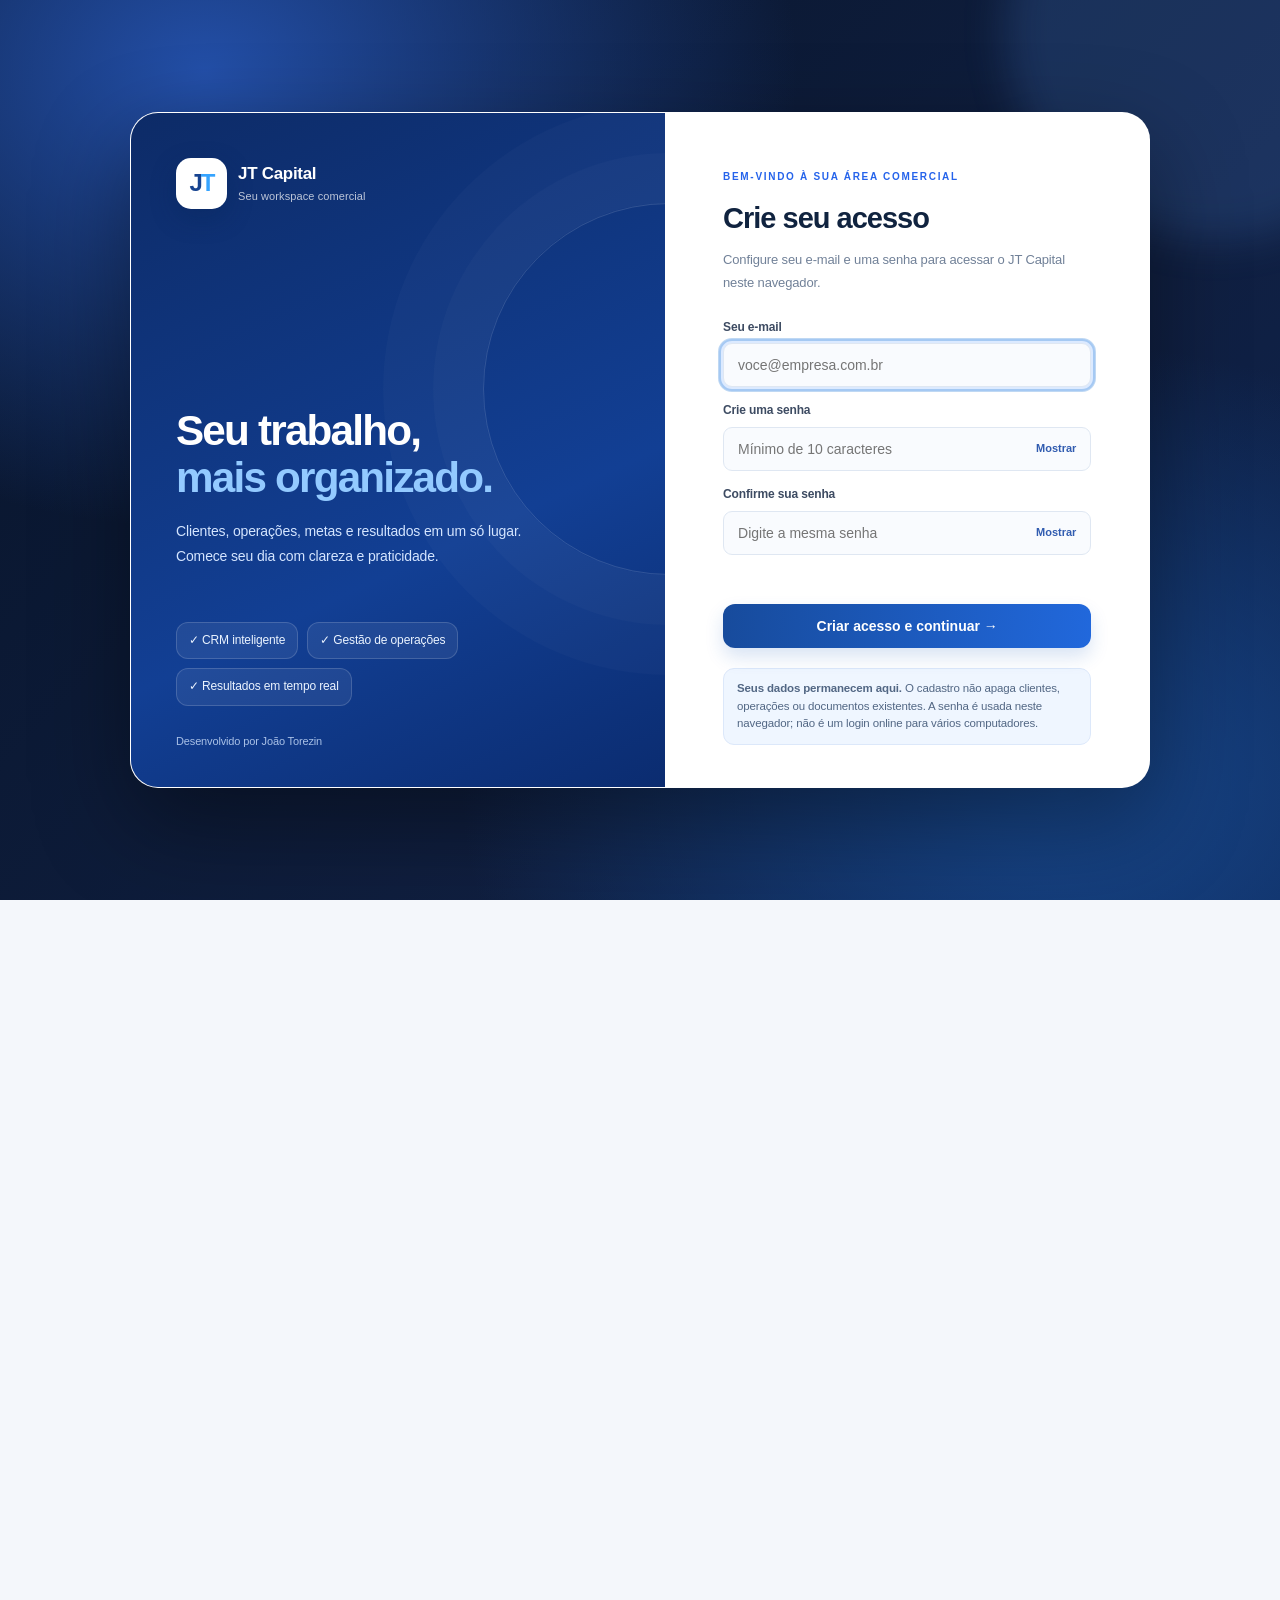
==== commit edfee005: "Add files via upload" ====
--- a/public/index.html
+++ b/public/index.html
@@ -2,7 +2,7 @@
 <html lang="pt-BR">
 <head>
 <meta charset="UTF-8"><meta name="viewport" content="width=device-width,initial-scale=1">
-<title>JT Capital 3.0 — JT Capital — Commercial Intelligence</title>
+<title>JT Capital 5.2 — JT Capital — Commercial Intelligence</title>
 <style>
 *{box-sizing:border-box}body{margin:0;font-family:Arial,Helvetica,sans-serif;background:#f4f7fb;color:#172033}header{background:#0b3d91;color:#fff;padding:16px 24px;display:flex;justify-content:space-between;align-items:center;gap:15px;position:sticky;top:0;z-index:20}header h1{margin:0;font-size:22px}header small{opacity:.85}.top-actions{display:flex;gap:8px;flex-wrap:wrap}.top-actions button{border:1px solid #ffffff55;background:#fff;color:#0b3d91;border-radius:7px;padding:9px 12px;font-weight:700;cursor:pointer}.top-actions button.primary{background:#dbeafe}.top-actions button.dark{background:#083477;color:#fff;border-color:#ffffff44}nav{display:flex;gap:5px;flex-wrap:wrap;background:#fff;padding:10px 18px;border-bottom:1px solid #dce4ef;position:sticky;top:69px;z-index:19}nav button{border:0;background:transparent;padding:10px 13px;border-radius:8px;cursor:pointer;color:#334155;font-weight:600}nav button.active,nav button:hover{background:#e8f0ff;color:#0b3d91}main{max-width:1500px;margin:auto;padding:22px}.page{display:none}.page.active{display:block}.cards{display:grid;grid-template-columns:repeat(auto-fit,minmax(185px,1fr));gap:14px;margin:16px 0 22px}.card,.panel{background:#fff;border:1px solid #dfe7f2;border-radius:12px;box-shadow:0 2px 8px #0b3d9110}.card{padding:17px}.card .label{font-size:13px;color:#64748b}.card .value{font-size:24px;font-weight:700;margin-top:7px;color:#0b3d91}.panel{padding:18px;margin-bottom:17px}h2{margin:0 0 16px;font-size:20px}h3{font-size:16px;margin-top:0}.grid{display:grid;grid-template-columns:repeat(auto-fit,minmax(190px,1fr));gap:12px}label{font-size:12px;font-weight:700;color:#475569;display:block;margin-bottom:5px}input,select,textarea{width:100%;padding:10px;border:1px solid #cbd5e1;border-radius:7px;background:#fff}textarea{min-height:78px;resize:vertical}.actions{display:flex;gap:8px;flex-wrap:wrap;margin-top:13px}button.primary{background:#0b3d91;color:#fff;border:0;border-radius:7px;padding:10px 15px;font-weight:700;cursor:pointer}button.secondary{background:#e8f0ff;color:#0b3d91;border:0;border-radius:7px;padding:10px 15px;font-weight:700;cursor:pointer}button.danger{background:#fee2e2;color:#991b1b;border:0;border-radius:7px;padding:7px 10px;cursor:pointer}.muted{color:#64748b;font-size:13px}.legend span{margin-right:9px}.badge{display:inline-block;padding:4px 8px;border-radius:999px;font-size:11px;font-weight:700}.green{background:#dcfce7;color:#166534}.yellow{background:#fef3c7;color:#92400e}.red{background:#fee2e2;color:#991b1b}.gray{background:#e5e7eb;color:#374151}.blue{background:#dbeafe;color:#1e40af}.progress{height:12px;background:#e5e7eb;border-radius:99px;overflow:hidden}.progress>div{height:100%;background:#0b3d91;transition:.2s}.kanban{display:flex;gap:12px;overflow-x:auto;padding-bottom:10px;align-items:flex-start}.column{min-width:260px;width:260px;background:#eef3f9;border:1px solid #dbe3ee;border-radius:11px;padding:10px;min-height:480px}.column h3{margin:2px 4px 10px;font-size:14px;display:flex;justify-content:space-between}.count{background:#fff;border-radius:99px;padding:2px 7px;color:#64748b}.dropzone{min-height:420px}.client-card{background:#fff;border:1px solid #d7e0eb;border-radius:9px;padding:12px;margin-bottom:9px;cursor:grab;box-shadow:0 2px 5px #0b3d910b}.client-card:active{cursor:grabbing}.client-card strong{display:block;margin-bottom:6px;color:#0b3d91}.client-card .line{font-size:12px;color:#475569;margin:3px 0}.client-card.dragging{opacity:.45}.column.over{outline:2px dashed #0b3d91;background:#e3edff}.search{margin-bottom:10px}.right{text-align:right}table{width:100%;border-collapse:collapse;font-size:13px}th,td{padding:9px;border-bottom:1px solid #e5eaf1;text-align:left;vertical-align:top}th{background:#f8fafc;color:#475569}.modal{position:fixed;inset:0;background:#17203377;display:none;align-items:center;justify-content:center;z-index:50;padding:15px}.modal.open{display:flex}.modal-box{background:#fff;width:min(900px,100%);max-height:90vh;overflow:auto;border-radius:13px;padding:20px}.modal-head{display:flex;justify-content:space-between;align-items:center;gap:10px;border-bottom:1px solid #e5eaf1;padding-bottom:10px;margin-bottom:15px}.close{border:0;background:#e5e7eb;border-radius:7px;padding:7px 10px;cursor:pointer}.file-row,.history-row{border:1px solid #e2e8f0;border-radius:8px;padding:9px;margin:7px 0;display:flex;justify-content:space-between;gap:10px;align-items:center}.file-row small,.history-row small{display:block;color:#64748b}.section-title{margin:18px 0 8px}.hidden{display:none}.client-autocomplete{position:relative}.client-suggestions{position:absolute;left:0;right:0;top:100%;z-index:80;background:#fff;border:1px solid #cbd5e1;border-radius:8px;box-shadow:0 8px 20px #0b3d9120;max-height:260px;overflow:auto;display:none}.client-suggestions.open{display:block}.client-suggestion{padding:10px 12px;border-bottom:1px solid #eef2f7;cursor:pointer}.client-suggestion:last-child{border-bottom:0}.client-suggestion:hover{background:#f1f5ff}.client-suggestion strong{display:block;color:#0b3d91}.client-suggestion small{color:#64748b}.client-history-preview{margin-top:6px;padding:8px 10px;border:1px solid #dbe4ef;border-radius:7px;background:#f8fafc;font-size:12px;color:#475569;display:none}.client-history-preview.show{display:block}.client-history-preview b{color:#172033}.toast{position:fixed;right:18px;bottom:18px;background:#172033;color:#fff;padding:11px 14px;border-radius:8px;display:none;z-index:100}.empty{padding:25px;text-align:center;color:#64748b;font-size:13px}.client-status-dot{display:inline-flex;align-items:center;gap:6px;font-weight:700;font-size:12px}.client-status-dot i{width:10px;height:10px;border-radius:50%;display:inline-block}.client-table td{vertical-align:middle}.import-summary{display:grid;grid-template-columns:repeat(auto-fit,minmax(160px,1fr));gap:10px;margin:12px 0}.import-stat{background:var(--bg);border:1px solid var(--border);border-radius:9px;padding:10px}.import-stat b{display:block;font-size:18px;margin-top:4px;color:var(--primary)}.import-preview{max-height:420px;overflow:auto;border:1px solid var(--border);border-radius:9px}.import-preview table{min-width:1100px}.status-select{border-left:5px solid var(--primary)}@media(max-width:700px){header{position:static;align-items:flex-start;flex-direction:column}nav{position:static}main{padding:12px}.column{min-width:245px;width:245px}}
 
@@ -352,19 +352,6 @@
 @media(max-width:1000px){.jt-earnings-kpis{grid-template-columns:repeat(2,minmax(0,1fr))}}
 @media(max-width:700px){.jt-earnings-filters,.jt-fund-card .jt-fund-grid,.jt-earn-grid{grid-template-columns:1fr}.jt-earnings-chart{gap:3px}.jt-earn-dialog{padding:15px}}
 </style>
-<style id="jt-bordero-tour-layout-fix">
-/* JT Capital: tutorial visível junto ao menu e cards sem sobreposição */
-body.help-tour-active .app-sidebar{z-index:128!important;}
-body.help-tour-active .app-topbar{z-index:40!important;}
-body.help-tour-active #mainNav{overflow-y:auto!important;}
-body.help-tour-active .app-sidebar .help-tour-focus{z-index:131!important;position:relative!important;}
-.help-tour-dialog{max-height:calc(100dvh - 24px);overflow-y:auto;overscroll-behavior:contain;}
-@media(min-width:851px){body>main{width:calc(100% - var(--sidebar-width))!important;max-width:none!important;min-width:0!important;margin-left:var(--sidebar-width)!important;overflow-x:clip;}body>.app-topbar{width:calc(100% - var(--sidebar-width))!important;}}
-@media(max-width:850px){body.help-tour-active .app-sidebar{transform:translateX(0)!important;}body.help-tour-active .help-tour-dialog{left:12px!important;right:12px!important;width:auto!important;bottom:12px!important;top:auto!important;}}
-.jt-bordero-actions{display:flex;gap:9px;flex-wrap:wrap;align-items:center;}
-#jtBorderoReviewBody .jt-bordero-alert{overflow-wrap:anywhere;}
-</style>
-<link rel="stylesheet" href="/jarvis4.css">
 </head>
 <body class="auth-locked">
 
@@ -1087,33 +1074,7 @@
 function welcomeHelpSkip(){document.getElementById('helpWelcome').classList.remove('open');db.settings.help.tourSeen=true;db.settings.help.tourSkipped=true;persist(true);document.getElementById('globalHelpButton')?.focus()}
 function startHelpTour(){hideHelpTooltip();closeHelpPanel();helpTourPreviousFocus=document.activeElement;helpTourSteps=(db.settings?.menu||DEFAULT_MENU).filter(m=>db.settings.modules.find(z=>z.key===m.key)?.enabled!==false&&document.querySelector('#mainNav [data-page="'+m.key+'"]')) .map(m=>({key:m.key,title:helpPageName(m.key),desc:HELP_PAGES[m.key]?.desc||'Veja esta área no menu.'}));helpTourSteps.push({key:'help',title:'Ajuda sempre disponível',desc:'Clique em Ajuda para pesquisar dúvidas, consultar a explicação desta tela ou repetir a apresentação.'});helpTourIndex=0;document.body.classList.add('help-tour-active');document.getElementById('helpTourScrim').classList.add('open');document.getElementById('helpTourDialog').classList.add('open');renderHelpTour();}
 function tourTarget(step){return step.key==='help'?document.getElementById('globalHelpButton'):document.querySelector('#mainNav [data-page="'+step.key+'"]')}
-function renderHelpTour(){
- document.querySelectorAll('.help-tour-focus').forEach(x=>x.classList.remove('help-tour-focus'));
- const step=helpTourSteps[helpTourIndex];if(!step)return endHelpTour(false);
- const el=tourTarget(step);if(!el)return helpTourNext();
- el.classList.add('help-tour-focus');el.scrollIntoView({behavior:'instant',block:'nearest',inline:'nearest'});
- document.getElementById('helpTourCounter').textContent=`Passo ${helpTourIndex+1} de ${helpTourSteps.length}`;
- document.getElementById('helpTourTitle').textContent=step.title;
- document.getElementById('helpTourDescription').textContent=step.desc;
- document.getElementById('helpTourBar').style.width=(100*(helpTourIndex+1)/helpTourSteps.length)+'%';
- document.getElementById('helpTourBack').disabled=helpTourIndex===0;
- document.getElementById('helpTourNext').textContent=helpTourIndex===helpTourSteps.length-1?'Finalizar':'Próximo';
- const dialog=document.getElementById('helpTourDialog');
- const vw=window.innerWidth,vh=window.innerHeight;
- const mobile=vw<=850;
- const sidebar=document.querySelector('.app-sidebar');
- const sideRect=sidebar?.getBoundingClientRect();
- const r=el.getBoundingClientRect();
- const dw=Math.min(380,vw-24);
- dialog.style.width=dw+'px';
- dialog.style.right='auto';dialog.style.bottom='auto';
- let left=mobile?12:Math.max(12,(sideRect?.right||258)+24);
- left=Math.min(left,Math.max(12,vw-dw-12));
- dialog.style.left=left+'px';
- if(mobile){dialog.style.top='auto';dialog.style.bottom='12px';}
- else{const dh=Math.min(dialog.offsetHeight||250,vh-24);let top=Math.min(Math.max(12,r.top),Math.max(12,vh-dh-12));dialog.style.top=top+'px';}
- dialog.focus();
-}
+function renderHelpTour(){document.querySelectorAll('.help-tour-focus').forEach(x=>x.classList.remove('help-tour-focus'));let step=helpTourSteps[helpTourIndex];if(!step)return endHelpTour(false);let el=tourTarget(step);if(!el)return helpTourNext();el.classList.add('help-tour-focus');el.scrollIntoView({behavior:'instant',block:'nearest',inline:'nearest'});document.getElementById('helpTourCounter').textContent=`Passo ${helpTourIndex+1} de ${helpTourSteps.length}`;document.getElementById('helpTourTitle').textContent=step.title;document.getElementById('helpTourDescription').textContent=step.desc;document.getElementById('helpTourBar').style.width=(100*(helpTourIndex+1)/helpTourSteps.length)+'%';document.getElementById('helpTourBack').disabled=helpTourIndex===0;document.getElementById('helpTourNext').textContent=helpTourIndex===helpTourSteps.length-1?'Finalizar':'Próximo';let r=el.getBoundingClientRect(),dialog=document.getElementById('helpTourDialog'),w=Math.min(380,window.innerWidth-24);dialog.style.width=w+'px';dialog.style.left=Math.max(12,Math.min(window.innerWidth-w-12,r.left))+'px';let top=r.bottom+17;dialog.style.top=(top+245>window.innerHeight?Math.max(12,r.top-258):top)+'px';dialog.focus();}
 function helpTourNext(){if(helpTourIndex>=helpTourSteps.length-1){endHelpTour(true);return}helpTourIndex++;renderHelpTour()}
 function helpTourBack(){if(helpTourIndex>0){helpTourIndex--;renderHelpTour()}}
 function endHelpTour(completed){document.getElementById('helpTourDialog').classList.remove('open');document.getElementById('helpTourScrim').classList.remove('open');document.body.classList.remove('help-tour-active');document.querySelectorAll('.help-tour-focus').forEach(x=>x.classList.remove('help-tour-focus'));db.settings.help.tourSeen=true;if(completed){db.settings.help.tourCompleted=true;db.settings.help.tourSkipped=false}else db.settings.help.tourSkipped=true;persist(true);if(helpTourPreviousFocus?.isConnected)helpTourPreviousFocus.focus();else document.getElementById('globalHelpButton')?.focus()}
@@ -1447,16 +1408,11 @@
  ${d.targetId!=null?`<p class="muted">Os valores da operação cadastrada serão preservados. Apenas os títulos serão acrescentados.</p>`:''}
  <div class="jt-bordero-review-table"><table><thead><tr><th>Título</th><th>Sacado</th><th>Vencimento</th><th>Face</th><th>Deságio</th><th>Despesas</th><th>Líquido</th><th>Ações</th></tr></thead><tbody>${d.titles.map((t,i)=>`<tr><td><input aria-label="Título ${i+1}" value="${esc(t.documento)}" onchange="jtDraftTitle(${i},'documento',this.value)"></td><td><input aria-label="Sacado ${i+1}" value="${esc(t.sacado)}" onchange="jtDraftTitle(${i},'sacado',this.value)"></td><td><input type="date" aria-label="Vencimento ${i+1}" value="${esc(t.vencimento)}" onchange="jtDraftTitle(${i},'vencimento',this.value)"></td>${['face','desagio','despesas','valorCompra'].map(k=>`<td><input aria-label="${k} ${i+1}" inputmode="decimal" value="${((k==='desagio'&&t.desagioPendente)||(k==='despesas'&&t.despesasPendente)||(k==='valorCompra'&&t.valorCompraPendente))?'':Number.isFinite(t[k])?Number(t[k]).toFixed(2).replace('.',','):''}" onchange="jtDraftTitle(${i},'${k}',this.value)"></td>`).join('')}<td><button class="secondary" type="button" onclick="jtRemoveBorderoTitle(${i})" aria-label="Remover título ${i+1}">Remover</button></td></tr>`).join('')}</tbody></table></div><button type="button" class="secondary" onclick="jtAddBorderoTitle()">+ Adicionar título manualmente</button> <button type="button" class="secondary" onclick="jtOpenBorderoPicker(jtBorderoDraft?.targetId??null)">Escolher outro PDF / CSV / Excel</button> <button type="button" class="secondary" onclick="jtDownloadBorderoTemplate()">Baixar modelo CSV</button>
  <p><b>${d.titles.length} títulos</b> · Face <b>${jtCash(sums.face)}</b> · ${d.desagioPendente?`<b>Deságio por título: pendente</b> · Diferencial (informado no PDF): <b>${jtCash(d.diferencialLibra??0)}</b> · Tarifas <b>${jtCash(d.tarifasLibra??0)}</b> · Despesas gerais <b>${jtCash(d.totalDespesas??0)}</b> · Líquido da operação <b>${jtCash(d.liquido??0)}</b> · <b>Comissão ainda não apurável</b>`:`Deságio <b>${jtCash(sums.desagio)}</b> · Comissão potencial a ${esc(String(d.rate??jtCommissionPct()))}% <b>${jtCash(sums.desagio*Number(d.rate??jtCommissionPct())/100)}</b>`}</p>
- ${discrepancies.length?`<div class="jt-bordero-alert" style="color:#d97706"><b>Pendências que impedem a importação:</b><ul style="padding-left:22px;margin:8px 0;line-height:1.7">${discrepancies.map(x=>`<li>${esc(x)}</li>`).join('')}</ul></div>`:'<p style="color:#16a34a">✓ Somas dos títulos conferidas com o borderô.</p>'}
+ ${discrepancies.length?`<div class="jt-bordero-alert" style="color:#d97706"><b>Corrija divergências antes de salvar:</b> ${discrepancies.map(esc).join('; ')}</div>`:'<p style="color:#16a34a">✓ Somas dos títulos conferidas com o borderô.</p>'}
  ${!d.totals?`<label class="jt-bordero-manual"><input type="checkbox" ${d.manualReviewed?'checked':''} onchange="jtBorderoDraft.manualReviewed=this.checked;jtRenderBorderoReview()"> Revisei manualmente todos os títulos e confirmo que os dados apresentados estão corretos.</label>`:''}
  <p class="muted">O líquido geral da operação pode ser diferente da soma dos líquidos dos títulos por causa de TAC e outras despesas.</p>
- <div class="jt-bordero-actions"><button class="secondary" onclick="jtCloseBorderoReview()">Cancelar</button>${d.hasDiscrepancies?'<button class="secondary" type="button" onclick="jtShowBorderoPending()">Ver pendências</button>':''}<button class="primary" type="button" ${d.hasDiscrepancies?'disabled title="Confira as pendências acima"':''} id="jtBorderoSaveButton" onclick="jtConfirmBordero()">${linkOp?'Vincular e salvar':'Criar operação e salvar'}</button></div><div id="jtBorderoDiagnostic" class="jt-bordero-alert" role="alert" hidden style="margin-top:10px;padding:12px;border:1px solid #e9ae61;border-radius:10px"></div>`;
+ <div class="jt-bordero-actions"><button class="secondary" onclick="jtCloseBorderoReview()">Cancelar</button><button class="primary" type="button" ${d.hasDiscrepancies?'disabled title="Corrija divergências"':''} id="jtBorderoSaveButton" onclick="jtConfirmBordero()">${linkOp?'Vincular e salvar':'Criar operação e salvar'}</button></div><div id="jtBorderoDiagnostic" class="jt-bordero-alert" role="alert" hidden style="margin-top:10px;padding:12px;border:1px solid #e9ae61;border-radius:10px"></div>`;
  document.getElementById('jtBorderoReviewBody').innerHTML=body;document.getElementById('jtBorderoReview').hidden=false;document.body.style.overflow='hidden';
-}
-function jtShowBorderoPending(){
- const panel=document.querySelector('#jtBorderoReviewBody .jt-bordero-alert');
- if(panel){panel.scrollIntoView({behavior:'smooth',block:'center'});panel.style.outline='3px solid #f59e0b';setTimeout(()=>{if(panel.isConnected)panel.style.outline=''},2200)}
- else alert('Confira os campos obrigatórios e valores antes de importar.');
 }
 function jtCloseBorderoReview(){document.getElementById('jtBorderoReview').hidden=true;document.body.style.overflow='';jtBorderoDraft=null}
 let jtBorderoSaving=false;
@@ -1953,7 +1909,7 @@
 function make(tag,cls,txt){const el=document.createElement(tag);if(cls)el.className=cls;if(txt!==undefined)el.textContent=txt;return el}
 function navigate(key){if(typeof showPage==='function')showPage(key)}
 function quick(key){if(typeof quickAction==='function')quickAction(key);else navigate(key==='client'?'prospeccao':key==='op'?'operacoes':'agenda')}
-function intro(){const dash=$('dashboard');if(!dash||$('jt4Intro'))return;const oldHead=dash.firstElementChild;const hero=make('section','jt4-intro');hero.id='jt4Intro';const left=make('div');left.append(make('div','jt4-kicker','JT CAPITAL 5.0 · COMMERCIAL INTELLIGENCE'),make('h2','', 'Sua operação, em uma visão.'),make('p','', 'Indicadores, relacionamento e decisões com menos cliques.'));const actions=make('div','jt4-intro-actions');[['+ Nova operação',()=>quick('op')],['+ Novo cliente',()=>quick('client')],['Abrir JARVIS',()=>{const btn=$('jtJarvisLaunch');if(btn)btn.click()}]].forEach(([label,fn])=>{const b=make('button','',label);b.type='button';b.addEventListener('click',fn);actions.append(b)});hero.append(left,actions);dash.prepend(hero);if(oldHead)oldHead.style.marginTop='12px';const bar=make('div','jt4-commandbar');[['Registrar atividade',()=>quick('task')],['Consultar operações',()=>navigate('operacoes')],['Ver clientes',()=>navigate('clientes')],['Ver agenda',()=>navigate('agenda')]].forEach(([label,fn])=>{const b=make('button','',label);b.type='button';b.addEventListener('click',fn);bar.append(b)});const kpi=$('dashKpis');if(kpi)kpi.after(bar);
+function intro(){const dash=$('dashboard');if(!dash||$('jt4Intro'))return;const oldHead=dash.firstElementChild;const hero=make('section','jt4-intro');hero.id='jt4Intro';const left=make('div');left.append(make('div','jt4-kicker','JT CAPITAL 4.0 · COMMERCIAL INTELLIGENCE'),make('h2','', 'Sua operação, em uma visão.'),make('p','', 'Indicadores, relacionamento e decisões com menos cliques.'));const actions=make('div','jt4-intro-actions');[['+ Nova operação',()=>quick('op')],['+ Novo cliente',()=>quick('client')],['Abrir JARVIS',()=>{const btn=$('jtJarvisLaunch');if(btn)btn.click()}]].forEach(([label,fn])=>{const b=make('button','',label);b.type='button';b.addEventListener('click',fn);actions.append(b)});hero.append(left,actions);dash.prepend(hero);if(oldHead)oldHead.style.marginTop='12px';const bar=make('div','jt4-commandbar');[['Registrar atividade',()=>quick('task')],['Consultar operações',()=>navigate('operacoes')],['Ver clientes',()=>navigate('clientes')],['Ver agenda',()=>navigate('agenda')]].forEach(([label,fn])=>{const b=make('button','',label);b.type='button';b.addEventListener('click',fn);bar.append(b)});const kpi=$('dashKpis');if(kpi)kpi.after(bar);
 /* Panels added in earlier releases are preserved but kept below the primary KPIs to avoid duplicated first-screen figures. */
 const panels=Array.from(dash.querySelectorAll('.jt3-panel, .jt-quality-panel, [id^="jtQuality"]')).filter(el=>el!==hero&&!el.closest('.jt4-extras'));const count=panels.length;if(count){const detail=make('details','jt4-extras');detail.id='jt4Extras';detail.append(make('summary','','Indicadores adicionais e auditoria ('+count+')'));const inner=make('div');panels.forEach(el=>{if(el!==detail&&el.parentElement)inner.appendChild(el)});detail.append(inner);dash.append(detail)}
 }
@@ -2172,7 +2128,7 @@
 </script>
 <script id="jt-consolidation-script">
 /* JT 5.0: navegação e conciliação conservadora, preservando o banco original. */
-const jtNavCore=[['dashboard','Dashboard'],['prospeccao','CRM / Prospecção'],['clientes','Clientes'],['operacoes','Operações'],['comissoesOps','Comissões'],['meusGanhos','Meus Ganhos'],['agenda','Agenda']];
+const jtNavCore=[['dashboard','Dashboard'],['prospeccao','CRM / Prospecção'],['clientes','Clientes'],['operacoes','Operações'],['comissoesOps','Comissões'],['agenda','Agenda']];
 const jtNavOptional=[['anual','Resultado Anual'],['tac','TAC / Comissão'],['documentos','Documentos'],['jtAnalysis','Análise Comercial'],['jtReports','Relatórios'],['jtAlerts','Pendências'],['personalizacao','Personalização']];
 const jtPriorApplyMenu=applyMenu;
 applyMenu=function(){
@@ -2438,88 +2394,467 @@
 })();
 
 </script>
-<style id="jtJarvis20NewStyles">
-#jtJarvisPanel .j20-shortcuts{display:flex;gap:5px;padding:9px;background:#0e2949;flex-wrap:wrap;border-bottom:1px solid #315475}
-#jtJarvisPanel .j20-shortcuts button{border:1px solid #456a8b;background:#1b3b5e;color:#e4f3ff;border-radius:8px;padding:7px 8px;font:600 11px system-ui;cursor:pointer}
-#jtJarvisPanel .j20-shortcuts button:focus-visible{outline:2px solid #8fdaff}
-#jtJarvisPanel .j20-note{padding:6px 12px;color:#b4c9e0;font:11px system-ui;background:#0c223c}
-@media(max-width:540px){#jtJarvisPanel .j20-shortcuts{gap:4px}#jtJarvisPanel .j20-shortcuts button{font-size:10px;padding:6px}}
+<!-- ===== JT Capital 5.2 · Liquidações e JARVIS 4.2 restaurados ===== -->
+<style id="jt52Style">
+/* Azul Capital | JARVIS — estilos isolados do JT Capital */
+#jtJarvisPanel{display:none!important}
+body.j-blue-open{overflow:hidden}
+#jtJ4{position:fixed;inset:0;z-index:5501;background:#071426;color:#eaf3ff;font:13px/1.5 Inter,ui-sans-serif,system-ui,-apple-system,Segoe UI,sans-serif}
+#jtJ4[hidden]{display:none!important}#jtJ4 *,#jtJ4 *:before,#jtJ4 *:after{box-sizing:border-box}#jtJ4 button{cursor:pointer;font:inherit}#jtJ4 button:focus-visible,#jtJ4 input:focus-visible,#jtJ4 textarea:focus-visible,#jtJ4 select:focus-visible{outline:2px solid #79b9ff;outline-offset:3px}
+#jtJ4 .j-workspace{display:flex;height:100%;min-width:0}#jtJ4 .j-side{width:249px;flex:none;background:linear-gradient(180deg,#0a1b32,#0e2946);border-right:1px solid #24425f;display:flex;flex-direction:column;padding:27px 14px 19px}#jtJ4 .j-logo{display:flex;align-items:center;gap:11px;margin-bottom:48px}#jtJ4 .j-mark{height:43px;width:43px;display:grid;place-items:center;background:linear-gradient(135deg,#245ca0,#3488e1);border:1px solid #80bbff40;border-radius:14px;font-size:29px;color:#e7f7ff;box-shadow:0 8px 24px #0003}#jtJ4 .j-logo b{display:block;font-size:14px;white-space:nowrap;letter-spacing:.6px}#jtJ4 .j-logo b em{color:#71b7ff;font-style:normal}#jtJ4 .j-logo small{font-size:10px;color:#9aafc9}#jtJ4 .j-side-caption{font-size:9px;font-weight:800;color:#668cae;letter-spacing:1.5px;margin:0 10px 11px}#jtJ4 #j-navigation{display:grid;gap:5px}#jtJ4 #j-navigation button{display:flex;gap:12px;align-items:center;width:100%;text-align:left;border:none;background:transparent;color:#aabed7;padding:12px 13px;border-radius:11px;white-space:nowrap;font-size:12px;font-weight:650}#jtJ4 #j-navigation button:hover{background:#183958;color:#fff}#jtJ4 #j-navigation button.active{background:linear-gradient(100deg,#204d85,#1d3d62);color:#fff;border:1px solid #4d78a255}#jtJ4 .j-side-foot{margin-top:auto;padding:18px 10px 0;border-top:1px solid #284665;color:#a8d4b8;font-size:10px}#jtJ4 .j-side-foot small{display:block;color:#7f9fbd;margin-top:7px}#jtJ4 .j-online-dot{display:inline-block;background:#4fce9b;border-radius:50%;height:7px;width:7px;margin-right:6px}
+#jtJ4 .j-main{flex:1;display:flex;flex-direction:column;min-width:0;background:radial-gradient(ellipse at 72% 5%,#193a5c50,transparent 52%),#0c1b2c}#jtJ4 .j-top{flex:none;display:flex;align-items:center;justify-content:space-between;gap:12px;height:82px;padding:13px clamp(18px,3.5vw,52px);border-bottom:1px solid #284159;background:#0e2135bb}#jtJ4 .j-top small{display:block;color:#7298ba;font-size:9px;letter-spacing:1.8px;font-weight:800}#jtJ4 .j-top strong{display:block;font-size:19px;margin-top:3px;letter-spacing:-.4px}#jtJ4 .j-top-actions{display:flex;gap:9px}#jtJ4 .j-top-actions button{padding:9px 12px;border-radius:9px;border:1px solid #345776;background:#183650;color:#d9eaff;font-size:11px}#jtJ4 .j-scroll{flex:1;min-height:0;overflow-y:auto;overflow-x:hidden}#jtJ4 #j-content{max-width:1250px;margin:0 auto;padding:32px clamp(18px,4vw,54px) 60px;width:100%}#jtJ4 .j-bottom{flex:none;display:flex;justify-content:space-between;gap:12px;padding:9px 25px;background:#10243a;border-top:1px solid #27455f;color:#8caac8;font-size:10px}#jtJ4 .j-hero{position:relative;background:linear-gradient(115deg,#183f73,#0f2a4a 64%,#102c50);padding:38px 39px;border:1px solid #315c8b;border-radius:21px;box-shadow:0 17px 45px #0002;margin-bottom:20px}#jtJ4 .j-hero:after{content:'✧';position:absolute;right:45px;top:24px;font-size:110px;opacity:.075;pointer-events:none}#jtJ4 .j-eyebrow{font-size:10px;color:#80c7ff;font-weight:800;letter-spacing:1.7px}#jtJ4 .j-hero h1{font-size:clamp(25px,2.7vw,39px);line-height:1.2;letter-spacing:-1.15px;color:#fff;margin:13px 0 10px;max-width:750px}#jtJ4 .j-hero p{color:#bfd4eb;max-width:700px;font-size:13px;line-height:1.75;margin:0 0 20px}#jtJ4 .j-actions{display:flex;gap:10px;flex-wrap:wrap}#jtJ4 .j-primary,#jtJ4 .j-secondary{border-radius:10px;border:1px solid #397bbd;background:linear-gradient(120deg,#2c75c8,#3b8be3);padding:11px 17px;color:#fff;font-weight:750}#jtJ4 .j-secondary{background:#183c61;border-color:#40688b;color:#e2f2ff}#jtJ4 .j-primary:hover,#jtJ4 .j-secondary:hover{filter:brightness(1.1)}#jtJ4 .j-metrics{display:grid;grid-template-columns:repeat(4,minmax(0,1fr));gap:12px;margin:18px 0 27px}#jtJ4 .j-metric{min-width:0;background:#132c45;border:1px solid #284966;border-radius:15px;padding:19px}#jtJ4 .j-metric small{color:#93b3d0;font-size:10px;display:block}#jtJ4 .j-metric strong{color:#effaff;font-size:clamp(16px,1.6vw,24px);overflow-wrap:anywhere;display:block;margin:10px 0;letter-spacing:-.65px}#jtJ4 .j-metric span{display:block;font-size:10px;color:#779fc4}#jtJ4 .j-title{color:#f0f7ff;font-size:20px;font-weight:750;margin:26px 0 4px}#jtJ4 .j-sub{color:#95acc7;font-size:12px;margin:0 0 18px}#jtJ4 .j-feature-grid{display:grid;grid-template-columns:repeat(2,minmax(0,1fr));gap:13px}#jtJ4 .j-feature{background:#132d46;border:1px solid #294966;padding:24px;display:flex;flex-direction:column;text-align:left;align-items:start;min-height:195px;border-radius:16px;color:#fff}#jtJ4 .j-feature:hover{border-color:#4b92c9;transform:translateY(-2px);background:#1a3856}#jtJ4 .j-feature-icon{font-size:28px;display:grid;place-items:center;color:#8ccfff;width:42px;height:42px;border-radius:11px;background:#224b73;margin-bottom:13px}#jtJ4 .j-feature b{font-size:15px}#jtJ4 .j-feature p{font-size:11px;color:#a8c0dc;line-height:1.65;max-width:420px;margin:7px 0 14px}#jtJ4 .j-feature-go{margin-top:auto;color:#80cbff;font-size:11px;font-weight:750}#jtJ4 .j-disclaimer{margin-top:25px;border:1px solid #335575;border-radius:12px;background:#13314a;color:#b9d0e5;font-size:11px;line-height:1.7;padding:14px}#jtJ4 .j-chat-intro{text-align:center;max-width:650px;margin:28px auto 30px}#jtJ4 .j-chat-intro h1{font-size:30px;color:#f7faff;margin:8px 0}#jtJ4 .j-chat-intro p{font-size:12px;color:#96b4d0;line-height:1.75}#jtJ4 .j-avatar{width:65px;height:65px;border-radius:20px;background:linear-gradient(130deg,#174879,#3c8dce);display:grid;place-items:center;margin:auto;color:#d3f1ff;font-size:35px}#jtJ4 .j-messages{display:flex;flex-direction:column;gap:12px;margin:20px auto;max-width:850px}#jtJ4 .j-message{padding:16px 20px;background:#15324e;border-radius:14px;border:1px solid #305370;white-space:pre-wrap;overflow-wrap:anywhere}#jtJ4 .j-message.user{background:#1f5389;max-width:82%;align-self:flex-end}#jtJ4 .j-message.bot{align-self:stretch}#jtJ4 .j-message-name{font-size:10px;font-weight:850;letter-spacing:.6px;color:#93ceff;margin-bottom:7px}#jtJ4 .j-message-body{color:#e5f2ff;line-height:1.8}#jtJ4 .j-message a{display:inline-block;margin-top:8px;color:#9cddff}#jtJ4 .j-mini{margin-top:10px;display:block;border:1px solid #406484;background:#20496d;color:#b8dcf7;padding:5px 10px;border-radius:7px;font-size:10px!important}#jtJ4 .j-question-form{max-width:850px;margin:18px auto 8px;padding:10px;background:#173552;border-radius:15px;border:1px solid #3a5f7d;display:flex;gap:10px;align-items:end}#jtJ4 .j-question-form textarea{flex:1;min-height:54px;resize:vertical;background:transparent;border:0!important;color:#f3f9ff;font:12px system-ui;outline:none;padding:10px}#jtJ4 .j-hint{display:block;color:#8eabc5;font-size:11px;line-height:1.65;margin:12px 0}#jtJ4 .j-quick-grid{display:flex;flex-wrap:wrap;gap:9px;margin:14px 0}#jtJ4 .j-chip{background:#163450;border:1px solid #35597a;border-radius:999px;padding:10px 13px;color:#cde8ff;font-size:11px}#jtJ4 .j-chip:hover{background:#23537d}#jtJ4 .j-library-toolbar,#jtJ4 .j-toolbar{display:flex;gap:12px;flex-wrap:wrap;margin:18px 0}#jtJ4 input,#jtJ4 select{color:#edf8ff;background:#173550;border:1px solid #395d7c;border-radius:10px;padding:12px;font:12px system-ui}#jtJ4 .j-library-toolbar input{flex:2;min-width:200px}#jtJ4 .j-library-toolbar select{flex:1;min-width:150px}#jtJ4 .j-library-grid{display:grid;grid-template-columns:repeat(2,minmax(0,1fr));gap:14px}#jtJ4 .j-library-card,#jtJ4 .j-article{background:#142d46;border:1px solid #30506d;border-radius:15px;padding:22px;min-width:0}#jtJ4 .j-lib-top{display:flex;justify-content:space-between;align-items:center;gap:6px}#jtJ4 .j-tag{padding:4px 9px;background:#245a83;color:#c4e9ff;border-radius:999px;font-size:10px}#jtJ4 .j-reference{font-size:9px;color:#6a91b2;letter-spacing:.8px}#jtJ4 .j-library-card h3,#jtJ4 .j-news-card h3{font-size:16px;line-height:1.35;color:#f5fbff;margin:15px 0 8px}#jtJ4 .j-library-card p,#jtJ4 .j-article p{font-size:12px;line-height:1.7;color:#b9d0e3}#jtJ4 .j-article h3{font-size:15px;color:#e3f2ff;margin:17px 0 8px}#jtJ4 .j-article a,#jtJ4 .j-news-card a,#jtJ4 .j-source-links a{color:#8dd4ff;text-decoration:underline;text-underline-offset:3px}#jtJ4 .j-text-button,#jtJ4 .j-back{border:none;background:transparent;color:#8dd4ff;padding:10px 0;font-size:11px;text-align:left;font-weight:750}#jtJ4 .j-back{display:block;margin-bottom:18px}#jtJ4 .j-two-col{display:grid;grid-template-columns:repeat(2,minmax(0,1fr));gap:14px}#jtJ4 .j-fundrow,#jtJ4 .j-result-row{display:flex;justify-content:space-between;align-items:center;gap:15px;color:#bfdbf2;font-size:12px;margin:17px 0 7px}#jtJ4 .j-track{height:7px;border-radius:50px;overflow:hidden;background:#254760}#jtJ4 .j-track span{height:100%;display:block;background:linear-gradient(90deg,#2b7de1,#6fc5fb)}#jtJ4 .j-alertline{padding:10px;background:#1a3955;border-radius:8px}#jtJ4 .j-news-grid{display:grid;grid-template-columns:repeat(3,minmax(0,1fr));gap:13px;margin-top:18px}#jtJ4 .j-news-card{min-width:0;background:#152e46;border:1px solid #2a4f6a;border-radius:13px;overflow:hidden;padding:15px}#jtJ4 .j-news-card img{width:calc(100% + 30px);height:135px;object-fit:cover;margin:-15px -15px 12px}#jtJ4 .j-news-meta{font-size:10px;color:#86a5c6}#jtJ4 .j-news-card h3{font-size:13px;line-height:1.6}#jtJ4 .j-news-card a{font-size:11px}#jtJ4 .j-source-links{display:flex;gap:13px;flex-wrap:wrap;margin-top:18px}#jtJ4 .j-calc-tabs{display:flex;gap:8px;flex-wrap:wrap;margin:20px 0}#jtJ4 .j-calc-tab{color:#bfd2e8;background:#1a3a57;padding:9px 14px;border:1px solid #345774;border-radius:9px}#jtJ4 .j-calc-tab.active{background:#286dad;color:white}#jtJ4 .j-calc-grid{display:grid;grid-template-columns:repeat(2,minmax(0,1fr));gap:14px;margin-bottom:21px}#jtJ4 .j-calc-grid label{display:block;color:#afd0ea;font-size:12px}#jtJ4 .j-calc-grid label span{display:block;margin-bottom:7px}#jtJ4 .j-calc-grid input{width:100%}#jtJ4 .j-calc-result{margin-top:22px;border-top:1px solid #3a5d78;padding-top:9px}#jtJ4 .j-result-row b{color:#eaf9ff;text-align:right;overflow-wrap:anywhere}#jtJ4 .j-error{color:#ffb8b8;background:#6b252b33;padding:12px;border-radius:9px}
+#jtJ4.j-compact{top:auto;left:auto;right:14px;bottom:14px;width:min(560px,calc(100vw - 28px));height:min(730px,calc(100dvh - 28px));border:1px solid #466a8b;border-radius:18px;overflow:hidden;box-shadow:0 25px 90px #0008}#jtJ4.j-compact .j-side{width:58px;padding:13px 6px}#jtJ4.j-compact .j-side .j-logo>div:last-child,#jtJ4.j-compact .j-side-caption,#jtJ4.j-compact #j-navigation button span,#jtJ4.j-compact .j-side-foot{display:none}#jtJ4.j-compact #j-navigation button{justify-content:center;padding:10px 4px}#jtJ4.j-compact .j-logo{justify-content:center;margin-bottom:25px}#jtJ4.j-compact .j-mark{width:38px;height:38px}#jtJ4.j-compact #j-content{padding:20px 15px 35px}#jtJ4.j-compact .j-metrics{grid-template-columns:repeat(2,minmax(0,1fr))}#jtJ4.j-compact .j-news-grid{grid-template-columns:repeat(2,minmax(0,1fr))}
+@media(max-width:1100px){#jtJ4 .j-metrics{grid-template-columns:repeat(2,minmax(0,1fr))}#jtJ4 .j-news-grid{grid-template-columns:repeat(2,minmax(0,1fr))}}
+@media(max-width:730px){#jtJ4 .j-side{width:60px;padding:15px 5px}#jtJ4 .j-side .j-logo>div:last-child,#jtJ4 .j-side-caption,#jtJ4 #j-navigation button span,#jtJ4 .j-side-foot{display:none}#jtJ4 #j-navigation button{justify-content:center;padding:10px 3px}#jtJ4 .j-logo{justify-content:center;margin-bottom:25px}#jtJ4 .j-mark{width:38px;height:38px}#jtJ4 .j-top{height:70px;padding:8px 12px}#jtJ4 .j-top small{font-size:8px}#jtJ4 .j-top strong{font-size:15px}#jtJ4 .j-top-actions button span{display:none}#jtJ4 #j-content{padding:20px 14px 35px}#jtJ4 .j-hero{padding:24px 19px}#jtJ4 .j-feature-grid,#jtJ4 .j-library-grid,#jtJ4 .j-two-col,#jtJ4 .j-calc-grid{grid-template-columns:1fr}#jtJ4 .j-news-grid{grid-template-columns:1fr}#jtJ4 .j-metrics{gap:8px}#jtJ4 .j-metric{padding:11px}#jtJ4 .j-bottom{display:none}#jtJ4.j-compact{inset:0;height:100%;width:100%;border-radius:0}#jtJ4 .j-question-form{flex-wrap:wrap}#jtJ4 .j-question-form textarea{min-width:140px}}
+
+/* JT Capital — Central de Liquidações: identidade Azul Capital */
+.lq-dashboard,.lq-central{min-width:0;max-width:100%;padding:22px!important}.lq-dash-top{display:flex;align-items:flex-start;justify-content:space-between;gap:16px;flex-wrap:wrap;margin-bottom:16px}.lq-dash-top h2,.lq-dash-top h3{margin:2px 0 7px}.lq-stats{display:grid;grid-template-columns:repeat(3,minmax(0,1fr));gap:12px;margin:15px 0}.lq-stat{background:var(--card);border:1px solid var(--border);padding:15px;border-radius:13px;min-width:0}.lq-stat small{display:block;font-size:11px;color:var(--muted)}.lq-stat strong{display:block;font-size:clamp(17px,1.6vw,24px);color:var(--primary);margin:6px 0;word-break:break-word}.lq-controls{display:grid;grid-template-columns:repeat(4,minmax(150px,1fr));gap:12px}.lq-controls>*{min-width:0}.lq-progress span{font-size:12px;color:var(--muted)}.lq-progress>div{background:var(--secondary);border-radius:99px;overflow:hidden;height:9px;margin-top:8px}.lq-progress i{background:#168a70;height:100%;display:block;border-radius:99px}.lq-table{overflow-x:auto;max-height:460px;overflow-y:auto;border:1px solid var(--border);border-radius:10px}.lq-table table{min-width:860px}.lq-table td,.lq-table th{font-size:12px}.lq-state{display:inline-block;background:var(--secondary);color:var(--primary);border-radius:7px;padding:4px 7px;font-weight:700;font-size:11px}.lq-chart{min-height:125px;display:flex;align-items:flex-end;gap:7px;overflow-x:auto;padding:8px 4px 10px;margin-bottom:12px}.lq-chart>div{display:flex;flex-direction:column;align-items:center;gap:4px;min-width:25px}.lq-chart small{font-size:10px;color:var(--muted)}.lq-bar{background:linear-gradient(#5b9bec,#124a9d);width:20px;border-radius:5px 5px 2px 2px}.lq-review-head{display:flex;justify-content:space-between;gap:14px;align-items:center;flex-wrap:wrap}.lq-review-head label{min-width:150px}.lq-preview-stats{display:grid;grid-template-columns:repeat(4,minmax(0,1fr));gap:9px;margin:12px 0}.lq-preview-stats>div{padding:11px;background:var(--bg);border:1px solid var(--border);border-radius:8px}.lq-preview-stats b{display:block;font-size:18px;color:var(--primary)}.lq-preview-stats small{font-size:11px;color:var(--muted)}.lq-alert{font-size:12px;line-height:1.5;background:var(--secondary);padding:10px;border-radius:8px}.lq-central h3{margin-top:15px}@media(max-width:1000px){.lq-stats{grid-template-columns:repeat(2,minmax(0,1fr))}.lq-controls{grid-template-columns:repeat(2,minmax(0,1fr))}}@media(max-width:600px){.lq-stats,.lq-preview-stats,.lq-controls{grid-template-columns:repeat(2,minmax(0,1fr))}.lq-dashboard,.lq-central{padding:14px!important}.lq-stat{padding:10px}.lq-stat strong{font-size:17px}}
+
+#jtJ4 nav#j-navigation{background:transparent!important;padding:0!important;margin:0!important;box-shadow:none!important;border:0!important;position:static!important;width:auto!important;height:auto!important}
+#jtJ4 main.j-main{margin:0!important;padding:0!important;max-width:none!important;width:auto!important;min-height:0!important;flex:1 1 auto!important}
+#jtJ4 header.j-top{position:static!important;margin:0!important;width:auto!important;box-shadow:none!important}
+#jtJ4 aside.j-side{position:static!important;transform:none!important;height:auto!important}
 </style>
-<script id="jtJarvis20ExtendedEngine">
+<script id="jt52Liquidacoes">
+/* JT Capital — Central de Liquidações v1.0: complemento aditivo; dados no IndexedDB do perfil existente. */
 (function(){'use strict';
-const norm=s=>String(s??'').normalize('NFD').replace(/[\u0300-\u036f]/g,'').toLowerCase().replace(/\s+/g,' ').trim();
-const mon=['janeiro','fevereiro','marco','abril','maio','junho','julho','agosto','setembro','outubro','novembro','dezembro'];
-const brl=c=>(c/100).toLocaleString('pt-BR',{style:'currency',currency:'BRL'});
-const modules={
- dashboard:{title:'Dashboard',page:'dashboard',desc:'O Dashboard mostra VOP, receita, TAC, operações e metas do período selecionado.',steps:['Abra Dashboard no menu principal.','Selecione o período e o fundo.','Confira cada indicador; clique no cartão para abrir os registros.'],limits:'VOP não é seu salário, nem o valor líquido que você recebeu.'},
- prospeccao:{title:'CRM e Kanban',page:'prospeccao',desc:'O CRM organiza prospects, etapas comerciais, contatos e próximas ações.',steps:['Entre em CRM / Prospecção.','Cadastre um prospect e preencha os dados.','Altere a etapa no Kanban e registre próximas ações.'],limits:'Não duplique clientes: consulte a busca antes de cadastrar.'},
- clientes:{title:'Clientes',page:'clientes',desc:'A aba Clientes é a lista consolidada dos cadastros comerciais.',steps:['Abra Clientes.','Busque pelo nome ou CNPJ.','Abra a ficha para consultar histórico e operações.'],limits:'O histórico depende dos registros já salvos no navegador.'},
- operacoes:{title:'Operações e borderôs',page:'operacoes',desc:'Controle o valor de face, receita, líquido, títulos e documentos das operações.',steps:['Abra Operações.','Escolha Importar borderô ou cadastro manual.','Confira fundo, cliente, termo, valores e títulos.','Vincule a uma operação existente ou crie uma nova após a conferência.'],limits:'Em borderôs da Libra, diferencial consolidado não é deságio individual. Face e líquido não devem ser confundidos. PDFs não reconhecidos exigem revisão.'},
- comissoesOps:{title:'Comissões e baixas',page:'comissoesOps',desc:'Comissões previstas, adquiridas e recebidas são conceitos diferentes. Liquidações precisam ser conciliadas.',steps:['Abra Comissões.','Filtre pelo período e pelo fundo.','Confira títulos e deságio individual quando informado.','Importe as baixas e revise divergências antes de reconhecer valores.'],limits:'TAC e comissão de títulos são apuradas separadamente. Recompras não geram automaticamente comissão.'},
- meusGanhos:{title:'Meus Ganhos',page:'meusGanhos',desc:'Registre salário, comissões recebidas e notas fiscais, separando a competência da data efetiva do pagamento.',steps:['Abra Meus Ganhos.','Clique em + Novo lançamento.','Escolha a fonte, tipo, competência e valor.','Salve como previsto; confirme dinheiro recebido em Registrar pagamento.'],limits:'Salvar um lançamento não significa que o valor já foi recebido. Faturamento não é caixa.'},
- agenda:{title:'Agenda',page:'agenda',desc:'Controle tarefas, visitas, ligações e retornos comerciais.',steps:['Abra Agenda.','Registre uma atividade com data e cliente.','Marque como concluída quando terminar.'],limits:'Avisos dependem das datas cadastradas; não há envio garantido com navegador fechado.'},
- personalizacao:{title:'Configurações',page:'personalizacao',desc:'Personalize fundos, etapas do Kanban, campos, metas e visual.',steps:['Abra Configurações.','Localize Fundos / Empresas para criar ou renomear um fundo.','Salve a alteração e confira as telas afetadas.'],limits:'Renomear o fundo não transforma automaticamente o layout técnico de um PDF. Configure o modelo de importação compatível.'}
+const el=id=>document.getElementById(id), round=n=>Math.round((Number(n)||0)*100)/100, escHtml=s=>String(s??'').replace(/[&<>"']/g,c=>({'&':'&amp;','<':'&lt;','>':'&gt;','"':'&quot;',"'":'&#39;'}[c]));
+const brl=n=>round(n).toLocaleString('pt-BR',{style:'currency',currency:'BRL'}), norm=s=>String(s||'').normalize('NFD').replace(/[\u0300-\u036f]/g,'').toUpperCase().replace(/[^A-Z0-9]/g,'');
+const group=()=>Array.isArray(db.jtLiquidacoes)?db.jtLiquidacoes:(db.jtLiquidacoes=[]);
+const eventKey=r=>jtBaixaEventKey(r);
+const isDate=x=>{if(!/^20\d\d-\d\d-\d\d$/.test(x))return false;const [y,m,d]=x.split('-').map(Number),date=new Date(Date.UTC(y,m-1,d));return date.getUTCFullYear()===y&&date.getUTCMonth()===m-1&&date.getUTCDate()===d};
+function kind(t){const s=norm(t);return /RECOMPR/.test(s)?'recompra':/ESTORN|CANCEL/.test(s)?'estorno':/ADMIN/.test(s)?'administrativa':/PARCIAL/.test(s)?'parcial':/LIQUID|ANTECIPAD|BAIXADO/.test(s)?'integral':'revisao'}
+function valid(r){return !!(norm(r.cliente)&&norm(r.documento)&&norm(r.fundo)&&isDate(r.data)&&Number.isFinite(+r.face)&&+r.face>0&&Number.isFinite(+r.valorPago)&&+r.valorPago>=0&&kind(r.tipo)!=='revisao')}
+function ledgerStatus(r){return r.review===true?'revisao':r.operationId!=null?'conciliado':'sem-vinculo'}
+function allEvents(){const stored=group().map(x=>({...x,virtual:false}));const keys=new Set(stored.map(x=>x.key));for(const op of db.ops||[]){for(const t of op.titles||[]){for(const e of t.liquidationEvents||[]){if(!e.key||keys.has(e.key))continue;keys.add(e.key);stored.push({id:'legacy:'+e.key,key:e.key,cliente:op.cliente,documento:t.documento,fundo:op.fundo,data:e.date,face:e.face,valorPago:e.paid,tipo:e.type||'Liquidado',operationId:op.id,review:false,virtual:true,source:'Registro anterior'})}}}return stored}
+function metrics(month,fund){const records=allEvents().filter(x=>(!month||String(x.data||'').slice(0,7)===month)&&(!fund||fund==='all'||norm(x.fundo)===norm(fund)));const good=records.filter(r=>!r.review&&kind(r.tipo)!=='revisao'&&kind(r.tipo)!=='estorno'&&kind(r.tipo)!=='administrativa');const ordinary=good.filter(r=>['integral','parcial'].includes(kind(r.tipo)));return {records,good,ordinary,total:ordinary.reduce((n,r)=>n+round(r.valorPago),0),conc:ordinary.filter(r=>ledgerStatus(r)==='conciliado').reduce((n,r)=>n+round(r.valorPago),0),unlinked:ordinary.filter(r=>ledgerStatus(r)==='sem-vinculo').reduce((n,r)=>n+round(r.valorPago),0),repurchase:good.filter(r=>kind(r.tipo)==='recompra').reduce((n,r)=>n+round(r.valorPago),0),partial:ordinary.filter(r=>kind(r.tipo)==='parcial').reduce((n,r)=>n+round(r.valorPago),0),review:records.filter(r=>r.review||kind(r.tipo)==='revisao').length}}
+function cloneDB(){return structuredClone(db)}
+async function commit(next){await idbPut(next);db=next;render();try{renderDashboard();jtRenderCommissions();jtRenderBaixasHistory()}catch(e){console.warn('Atualização de liquidações',e)}}
+function duplicate(r,list){return list.some(x=>x.key===r.key)||(db.ops||[]).some(o=>norm(o.fundo)===norm(r.fundo)&&norm(o.cliente)===norm(r.cliente)&&(o.titles||[]).some(t=>norm(t.documento).replace(/^(DUP|NF|DS)/,'')===norm(r.documento).replace(/^(DUP|NF|DS)/,'')&&((t.liquidationEvents||[]).some(e=>e.key===r.key)||(t.liquidatedAt===r.data&&!(t.liquidationEvents||[]).length))))}
+function match(r){try{return jtFindBaixaTitle(r)}catch(e){return {status:'sem-bordero'}}}
+function decorate(r){r.fundo=r.fundo||'FinTrust';r.key=eventKey(r);r.match=match(r);r.typeClass=kind(r.tipo);r.duplicate=duplicate(r,group());r.allowed=valid(r)&&!r.duplicate&&r.match.status!=='ambiguo'&&r.match.status!=='divergente';return r}
+function pickerFund(v){const d=jtBaixaDraft;if(!d)return;d.rows.forEach(r=>{r.fundo=v;decorate(r)});jtRenderBaixasReview()}
+function rowReview(){const d=jtBaixaDraft;if(!d)return;el('jtBaixasModal').hidden=false;const rows=d.rows||[];const seenDraft=new Set();rows.forEach(r=>{decorate(r);if(seenDraft.has(r.key)){r.duplicate=true;r.allowed=false}else seenDraft.add(r.key)});const allowed=rows.filter(x=>x.allowed),dups=rows.filter(x=>x.duplicate).length,pending=rows.filter(x=>x.allowed&&x.match.status!=='identificado').length;const options=['FinTrust','Libra','ONE 7'].map(x=>`<option value="${x}" ${rows[0]?.fundo===x?'selected':''}>${x}</option>`).join('');
+ el('jtBaixasReview').innerHTML=`<div class="lq-review-head"><div><b>${escHtml(d.fileName)}</b><p class="muted">${escHtml(d.period||'Datas individuais dos títulos')} · ${rows.length} linhas interpretadas. Confira com o PDF original.</p></div><label>Fundo do relatório<select onchange="jtLiquidacoes.setFund(this.value)">${options}</select></label></div><div class="lq-preview-stats"><div><b>${allowed.length}</b><small>Registros elegíveis</small></div><div><b>${pending}</b><small>Sem borderô, mas importáveis</small></div><div><b>${dups}</b><small>Possíveis duplicados</small></div><div><b>${rows.length-allowed.length-dups}</b><small>Revisão necessária</small></div></div><p class="lq-alert">Liquidações normais e parciais confirmadas entrarão no total do mês. Recompras serão registradas separadamente. Nenhuma comissão será criada sem conciliação e apuração.</p><div class="jt-baixa-table"><table><thead><tr><th>Incluir</th><th>Cliente</th><th>Título</th><th>Data</th><th>Face</th><th>Baixa</th><th>Tipo</th><th>Vínculo</th></tr></thead><tbody>${rows.map((r,i)=>`<tr class="${r.allowed?'jt-baixa-ok':'jt-baixa-warning'}"><td>${r.allowed?`<input type="checkbox" data-lq-check="${i}" checked aria-label="Incluir linha ${i+1}">`:'—'}</td><td>${escHtml(r.cliente)}</td><td>${escHtml(r.documento)}</td><td>${escHtml(r.data)}</td><td>${brl(r.face)}</td><td>${brl(r.valorPago)}</td><td>${escHtml(r.tipo)}</td><td>${r.duplicate?'Já existente':r.match.status==='identificado'?'Conciliável':r.match.status==='sem-bordero'?'Sem vínculo':r.match.status==='ambiguo'?'Ambíguo':r.match.status==='divergente'?'Dados divergentes':'Revisar'}</td></tr>`).join('')}</tbody></table></div><p class="muted">Linhas não reconhecidas pelo leitor de PDF não aparecem nesta prévia. Não confirme se a quantidade ou as somas divergirem do relatório.</p><div class="jt-bordero-actions"><button class="secondary" onclick="jtCloseBaixas()">Cancelar</button><button class="primary" onclick="jtLiquidacoes.saveImport()" ${allowed.length?'':'disabled'}>Importar ${allowed.length} registros válidos</button></div>`;
+}
+async function saveImport(){const d=jtBaixaDraft;if(!d)return;const inds=[...document.querySelectorAll('[data-lq-check]:checked')].map(x=>Number(x.dataset.lqCheck));if(!inds.length)return alert('Selecione ao menos uma linha válida.');const pick=inds.map(i=>d.rows[i]).filter(r=>r?.allowed);if(!confirm(`Salvar ${pick.length} registros do relatório? Confira antes a quantidade e os totais no PDF. Registros sem borderô ficarão pendentes de vínculo.`))return;const next=cloneDB();next.jtLiquidacoes=Array.isArray(next.jtLiquidacoes)?next.jtLiquidacoes:[];next.jtBaixaImports=Array.isArray(next.jtBaixaImports)?next.jtBaixaImports:[];let saved=0,linked=0;
+for(const r of pick){if(next.jtLiquidacoes.some(x=>x.key===r.key))continue;const m=match(r);const row={id:'LQ-'+crypto.randomUUID(),key:r.key,source:'LiveWork PDF',fileName:d.fileName,importedAt:new Date().toISOString(),cliente:r.cliente,sacado:r.sacado||'',documento:r.documento,fundo:r.fundo,data:r.data,vencimento:r.vencimento,face:round(r.face),valorPago:round(r.valorPago),tipo:r.tipo,typeClass:kind(r.tipo),operationId:null,titleKey:null,review:false,audit:[{at:new Date().toISOString(),action:'Importação confirmada'}]};
+if(m.status==='identificado'){row.operationId=m.op.id;row.titleKey=m.t.titleKey||null;linked++;if(kind(r.tipo)==='integral'){const op=next.ops.find(o=>String(o.id)===String(m.op.id)),title=op?.titles?.[m.index];if(title){title.liquidationEvents=Array.isArray(title.liquidationEvents)?title.liquidationEvents:[];if(!title.liquidationEvents.some(e=>e.key===r.key))title.liquidationEvents.push({key:r.key,source:'LiveWork',fileName:d.fileName,importedAt:row.importedAt,date:r.data,type:r.tipo,face:r.face,paid:r.valorPago});if(!title.liquidatedAt)title.liquidatedAt=r.data}}}
+next.jtLiquidacoes.push(row);saved++}
+next.jtBaixaImports.push({file:d.fileName,period:d.period,importedAt:new Date().toISOString(),read:d.rows.length,applied:saved,linked,flagged:d.rows.length-saved});try{await commit(next);jtCloseBaixas();toast(`${saved} baixa(s) armazenada(s); ${saved-linked} sem vínculo.`)}catch(err){console.error(err);alert('Não foi possível salvar as liquidações. O banco anterior foi mantido.')}
+}
+function monthNow(){const d=new Date();return `${d.getFullYear()}-${String(d.getMonth()+1).padStart(2,'0')}`}
+function monthVal(){return el('lqMonth')?.value||monthNow()}
+function fundVal(){return el('lqFund')?.value||'all'}
+function makeStats(m){const k=[['Liquidado no mês',m.total,'Recebimentos normais + parciais'],['Conciliado',m.conc,'Com borderô'],['Sem vínculo',m.unlinked,'Aguardando borderô'],['Recompras',m.repurchase,'Indicador separado'],['Parciais',m.partial,'Valores efetivamente baixados'],['Em revisão',m.review,'Registros']];return `<div class="lq-stats">${k.map(([t,v,h])=>`<div class="lq-stat"><small>${t}</small><strong>${t==='Em revisão'?v:brl(v)}</strong><small>${h}</small></div>`).join('')}</div>`}
+function renderCentral(){const root=el('lqCentral');if(!root||!dbReady)return;const mon=monthVal(),fun=fundVal(),m=metrics(mon,fun),q=norm(el('lqSearch')?.value),mode=el('lqStatus')?.value||'all';el('lqStats').innerHTML=makeStats(m);const list=m.records.filter(r=>(!q||norm(r.cliente+' '+r.documento+' '+(r.sacado||'')).includes(q))&&(mode==='all'||(mode==='pending'?ledgerStatus(r)==='sem-vinculo':mode==='matched'?ledgerStatus(r)==='conciliado':mode==='review'?ledgerStatus(r)==='revisao':kind(r.tipo)===mode)));
+ el('lqRows').innerHTML=list.length?list.map(r=>`<tr><td>${escHtml(r.data)}</td><td>${escHtml(r.fundo||'')}</td><td>${escHtml(r.cliente||'')}</td><td>${escHtml(r.documento||'')}</td><td>${brl(r.valorPago)}</td><td>${escHtml(r.tipo||'')}</td><td><span class="lq-state">${ledgerStatus(r)==='conciliado'?'Conciliado':ledgerStatus(r)==='revisao'?'Revisão':'Sem vínculo'}</span></td><td>${!r.virtual&&ledgerStatus(r)==='sem-vinculo'?`<button class="secondary" type="button" onclick="jtLiquidacoes.link('${escHtml(r.id)}')">Vincular</button>`:r.virtual?'Legado':'—'}</td></tr>`).join(''):'<tr><td colspan="8" class="muted">Nenhuma liquidação encontrada para esses filtros.</td></tr>';
+ const byDay=new Map();m.ordinary.forEach(r=>byDay.set(r.data,round((byDay.get(r.data)||0)+round(r.valorPago))));const max=Math.max(1,...byDay.values());el('lqChart').innerHTML=[...byDay].sort((a,b)=>a[0].localeCompare(b[0])).map(([day,val])=>`<div title="${escHtml(day)}: ${brl(val)}"><div class="lq-bar" style="height:${Math.max(4,Math.round(val/max*92))}px"></div><small>${day.slice(-2)}</small></div>`).join('')||'<span class="muted">Sem movimentações no período.</span>';
+}
+async function link(id){const rec=group().find(x=>x.id===id);if(!rec)return;const options=[];for(const op of db.ops||[]){if(norm(op.fundo)!==norm(rec.fundo)||norm(op.cliente)!==norm(rec.cliente))continue;(op.titles||[]).forEach((t,i)=>{if(norm(t.documento).replace(/^(DUP|NF|DS)/,'')===norm(rec.documento).replace(/^(DUP|NF|DS)/,''))options.push({op,t,i})})}if(!options.length)return alert('Ainda não há títulos com mesmo fundo, cliente e documento. Importe o borderô correspondente antes de vincular.');const choice=options.length===1?0:Number(prompt('Qual título deseja vincular?\n'+options.map((x,i)=>`${i+1} — ${x.op.operacao||'Operação'} | ${x.t.documento} | Face ${brl(x.t.face)} | Venc. ${x.t.vencimento}`).join('\n')+'\nDigite o número da opção:'))-1;if(!Number.isInteger(choice)||!options[choice])return;const selected=options[choice];if(!confirm(`Vincular ${rec.documento} à operação ${selected.op.operacao||'s/n'}? Confira face, sacado, vencimento e fundo. O valor liquidado NÃO será somado novamente.`))return;const next=cloneDB(),l=next.jtLiquidacoes.find(x=>x.id===id),o=next.ops.find(x=>String(x.id)===String(selected.op.id));if(!l||!o)return;const t=o.titles[selected.i];if(!t||norm(t.documento)!==norm(selected.t.documento))return alert('O título foi alterado. Refaça a conferência.');l.operationId=o.id;l.titleKey=t.titleKey||null;l.audit.push({at:new Date().toISOString(),action:'Vinculação manual confirmada'});if(kind(l.tipo)==='integral'&&round(l.face)===round(t.face)&&String(l.vencimento)===String(t.vencimento)){t.liquidationEvents=Array.isArray(t.liquidationEvents)?t.liquidationEvents:[];if(!t.liquidationEvents.some(e=>e.key===l.key))t.liquidationEvents.push({key:l.key,source:'LiveWork',date:l.data,face:l.face,paid:l.valorPago,type:l.tipo});if(!t.liquidatedAt)t.liquidatedAt=l.data}try{await commit(next);toast('Baixa vinculada sem duplicar o total.')}catch(e){alert('Erro ao salvar o vínculo.')}}
+function reconcile(){if(!dbReady)return;const next=cloneDB();let count=0;for(const r of next.jtLiquidacoes||[]){if(r.operationId!=null||r.review)continue;const m=jtFindBaixaTitle(r);if(m.status==='identificado'){r.operationId=m.op.id;r.titleKey=m.t.titleKey||null;r.audit=(r.audit||[]).concat({at:new Date().toISOString(),action:'Conciliado por correspondência exata'});if(kind(r.tipo)==='integral'){const o=next.ops.find(o=>String(o.id)===String(m.op.id)),t=o?.titles?.[m.index];if(t){t.liquidationEvents=Array.isArray(t.liquidationEvents)?t.liquidationEvents:[];if(!t.liquidationEvents.some(e=>e.key===r.key))t.liquidationEvents.push({key:r.key,source:'LiveWork',date:r.data,face:r.face,paid:r.valorPago,type:r.tipo});if(!t.liquidatedAt)t.liquidatedAt=r.data}}count++}}if(!count){render();return}idbPut(next).then(()=>{db=next;render();toast(`${count} baixa(s) conciliada(s). Nenhum valor duplicado.`)}).catch(e=>console.error('Falha ao conciliar',e))}
+function renderDashboardLq(){const container=el('lqDashboard');if(!container||!dbReady)return;const period=el('dashPeriod')?.value||'month';const now=new Date();let mon=monthNow();if(period==='prevMonth'){now.setMonth(now.getMonth()-1);mon=`${now.getFullYear()}-${String(now.getMonth()+1).padStart(2,'0')}`}const m=metrics(mon,typeof dashCompany==='string'?dashCompany:'all');container.innerHTML=`<div class="lq-dash-top"><div><p class="eyebrow">CARTEIRA / BAIXAS CONFIRMADAS</p><h3>Liquidações do mês · ${mon.split('-').reverse().join('/')}</h3><p class="muted">Recebimentos normais e parciais. Recompras separadas. Filtrado por fundo do Dashboard.</p></div><button class="secondary" onclick="showPage('comissoesOps');document.getElementById('lqCentral')?.scrollIntoView({behavior:'smooth'})">Abrir Central de Liquidações →</button></div>${makeStats(m)}<div class="lq-progress"><span>Índice de conciliação: ${m.total>0?Math.round(m.conc/m.total*100):0}%</span><div><i style="width:${m.total>0?Math.min(100,m.conc/m.total*100):0}%"></i></div></div>`}
+function render(){try{renderCentral();renderDashboardLq()}catch(e){console.warn('Central liquidações: falha de apresentação',e)}}
+function init(){const main=el('comissoesOps');if(!main||el('lqCentral'))return;const section=document.createElement('section');section.id='lqCentral';section.className='panel lq-central';section.innerHTML=`<div class="lq-dash-top"><div><p class="eyebrow">CONCILIAÇÃO FINANCEIRA</p><h2>Central de Liquidações</h2><p class="muted">Baixas confirmadas com ou sem borderô. Sem gerar comissões fictícias.</p></div><button class="primary" onclick="jtOpenBaixasPicker()">Importar relatório de baixas</button></div><div class="lq-controls"><label>Competência<input id="lqMonth" type="month"></label><label>Fundo<select id="lqFund"><option value="all">Consolidado</option><option>FinTrust</option><option>Libra</option><option>ONE 7</option></select></label><label>Situação<select id="lqStatus"><option value="all">Todas</option><option value="pending">Sem vínculo</option><option value="matched">Conciliadas</option><option value="review">Em revisão</option><option value="recompra">Recompras</option><option value="parcial">Parciais</option></select></label><label>Pesquisar<input id="lqSearch" placeholder="Cliente, título ou sacado"></label></div><div id="lqStats"></div><h3>Evolução diária de recebimentos</h3><div id="lqChart" class="lq-chart"></div><div class="lq-table"><table><thead><tr><th>Data</th><th>Fundo</th><th>Cliente</th><th>Título</th><th>Valor baixado</th><th>Tipo</th><th>Status</th><th>Ação</th></tr></thead><tbody id="lqRows"></tbody></table></div><div class="actions"><button class="secondary" onclick="jtLiquidacoes.reconcile()">Buscar vínculos nos borderôs cadastrados</button></div>`;main.querySelector('.jt-reconcile-panel')?.after(section);if(!section.parentElement)main.append(section);el('lqMonth').value=monthNow();section.querySelectorAll('input,select').forEach(x=>x.addEventListener('input',renderCentral));const dash=el('dashboard');if(dash&&!el('lqDashboard')){const div=document.createElement('section');div.className='panel lq-dashboard';div.id='lqDashboard';el('dashKpis')?.after(div)}setInterval(()=>{if(!document.body.classList.contains('auth-locked'))render()},30000);render()}
+const originalReview=jtRenderBaixasReview;jtRenderBaixasReview=rowReview;
+window.jtLiquidacoes={setFund:pickerFund,saveImport,link,reconcile,stats:metrics,render};
+const borderoSave=jtConfirmBordero;jtConfirmBordero=async function(...args){const out=await borderoSave.apply(this,args);setTimeout(reconcile,200);return out};
+const oldDashboard=renderDashboard;renderDashboard=function(...args){const res=oldDashboard.apply(this,args);renderDashboardLq();return res};
+if(document.readyState==='loading')document.addEventListener('DOMContentLoaded',init);else init();
+})();
+
+</script>
+<script id="jt52Jarvis">
+/* JARVIS Capital 4.2 — Azul Capital · assistente financeiro gratuito. Sem API de IA. */
+(()=>{'use strict';
+const $=id=>document.getElementById(id), norm=s=>String(s??'').normalize('NFD').replace(/[\u0300-\u036f]/g,'').toLowerCase(),brl=n=>(Number(n)||0).toLocaleString('pt-BR',{style:'currency',currency:'BRL'}),dt=s=>{if(!s)return 'sem data';const d=new Date(s);return Number.isNaN(+d)?String(s):d.toLocaleDateString('pt-BR')},today=()=>{const d=new Date();return d.getFullYear()+'-'+String(d.getMonth()+1).padStart(2,'0')+'-'+String(d.getDate()).padStart(2,'0')},month=()=>today().slice(0,7);
+const make=(tag,txt,cls)=>{const e=document.createElement(tag);if(txt!=null)e.textContent=String(txt);if(cls)e.className=cls;return e},safeLink=(url,label)=>{try{const u=new URL(url);if(!['http:','https:'].includes(u.protocol))return null;const a=make('a',label||u.hostname);a.href=u.href;a.target='_blank';a.rel='noopener noreferrer';return a}catch{return null}},getDB=()=>{try{return dbReady?db:null}catch{return null}},getProfile=()=>{try{return String(jtActiveDataProfile||'owner')}catch{return 'owner'}};
+const KB=[
+['FIDC','Crédito','Fundo de Investimento em Direitos Creditórios','Um FIDC reúne recursos de investidores para adquirir direitos creditórios, como duplicatas e recebíveis. A estrutura, a política de investimento, o regulamento e as classes de cotas determinam os riscos e as regras aplicáveis.','Confira cedente, sacado, elegibilidade dos títulos, concentração, comprovação do lastro e critérios de recompra.','https://www.gov.br/cvm/pt-br'],
+['Antecipação de recebíveis','Operações','Transformação de vendas a prazo em recursos disponíveis antes do vencimento, mediante cessão ou desconto de recebíveis.','O custo depende de prazo, taxa, tarifas, tributos e condições contratuais. A estrutura da operação define quem responde pelo inadimplemento.','Explique ao cliente a diferença entre valor de face, crédito líquido e custo total.','https://www.bcb.gov.br/'],
+['Duplicata','Títulos','Título de crédito relacionado à compra e venda mercantil ou prestação de serviços, sujeito às exigências legais para emissão, circulação e cobrança.','Diferencie emissão, aceite, comprovante de entrega, confirmação e registro. Uma duplicata não substitui a prova da operação subjacente.','Confira vencimento, dados do sacado, documentação de entrega e eventuais divergências.','https://www.planalto.gov.br/'],
+['Sacado e cedente','Crédito','Cedente é quem transfere o direito creditório; sacado/devedor é quem deve pagar a obrigação correspondente.','Em estruturas com coobrigação, a documentação define se e quando pode ocorrer recompra ou regresso contra o cedente.','Não confunda confirmação comercial do sacado com garantia absoluta de liquidação.','https://www.gov.br/cvm/pt-br'],
+['Comissária','Operações','Na estrutura de operação comissária, os procedimentos de cobrança, recebimento e responsabilidade dependem dos contratos e regras do veículo financeiro.','É necessário verificar quem realiza a cobrança, como os recursos transitam, quais confirmações são exigidas e quais riscos são retidos.','Apresente a estrutura com base no contrato específico; não prometa ausência de risco.','https://www.gov.br/cvm/pt-br'],
+['Taxa de deságio','Cálculos','Percentual aplicado para precificar a antecipação de um direito creditório em função do prazo e demais condições.','Taxa nominal de desconto, taxa efetiva de juros e custo efetivo não são necessariamente equivalentes. A fórmula usada precisa ser explicitada.','Simule o deságio e informe separadamente tarifas e valor líquido.','https://www.bcb.gov.br/'],
+['Tabela Price','Cálculos','Sistema de amortização com parcelas periódicas constantes quando a taxa e as demais premissas permanecem fixas.','Parcela = PV × i / [1 − (1+i)^(-n)]. A parcela inclui juros sobre o saldo devedor e amortização crescente.','Informe se a taxa é mensal, quinzenal ou anual; converta de forma composta quando necessário.','https://www.bcb.gov.br/'],
+['Juros compostos','Cálculos','Regime em que os juros de cada período passam a integrar a base de cálculo dos períodos seguintes.','Montante = capital × (1 + taxa)^n. Taxas equivalentes: (1+i1)^(prazo2/prazo1) − 1.','Para converter 8% ao mês para uma quinzena teórica: (1,08)^(1/2) − 1.','https://www.bcb.gov.br/'],
+['CET','Cálculos','Custo Efetivo Total considera os fluxos financeiros e encargos relevantes conforme a modalidade e a regulação aplicável.','A taxa anunciada isoladamente não representa necessariamente o custo final ao tomador.','Peça demonstrativo discriminado das despesas, tarifas e prazos.','https://www.bcb.gov.br/'],
+['Recompra','Risco','Obrigação contratual de readquirir direitos creditórios em hipóteses previstas, como vícios de lastro ou inadimplemento com coobrigação.','Gatilhos, prazos, responsabilidade e cálculos dependem dos instrumentos assinados.','Documente a causa, confirme os títulos envolvidos e confira a memória de cálculo.','https://www.gov.br/cvm/pt-br'],
+['Cartório e protesto','Cobrança','Protesto é ato formal relacionado à falta de pagamento ou outras situações previstas para títulos e documentos de dívida.','Prazos, requisitos, sustação e consequências dependem do título, localidade e legislação.','Antes de orientar o cliente, confira o status e os documentos da cobrança.','https://www.cnj.jus.br/'],
+['PEFIN','Cobrança','Registro de informação de pendência financeira por entidades de proteção ao crédito, conforme regras e condições pertinentes.','Não é sinônimo de protesto em cartório; são procedimentos com finalidades e efeitos distintos.','Evite afirmar que uma inclusão é automática ou irreversível.','https://www.serasa.com.br/'],
+['CCB','Garantias','Cédula de Crédito Bancário é um título de crédito representativo de promessa de pagamento decorrente de operação de crédito, conforme o regime jurídico aplicável.','Pode ter garantias, condições de vencimento e cláusulas específicas. Não se confunde automaticamente com confissão de dívida.','Confira a modalidade, as garantias e os poderes de assinatura.','https://www.planalto.gov.br/'],
+['Alienação fiduciária','Garantias','Estrutura de garantia em que a propriedade fiduciária do bem fica vinculada ao cumprimento de obrigação.','A constituição e o registro exigem formalidades próprias; não basta mencionar o bem em contrato informal.','Para veículos, confira documento, gravame, ônus anteriores e titularidade.','https://www.planalto.gov.br/'],
+['Gravame','Garantias','Anotação de restrição ou vínculo relacionado a garantia financeira sobre um veículo, consultável nos canais de registro adequados.','A existência, baixa e prioridade da garantia precisam ser confirmadas documentalmente.','Solicite consulta atualizada antes de aceitar veículo como garantia.','https://www.gov.br/transportes/pt-br/assuntos/transito'],
+['Intercompany','Operações','Transações entre empresas do mesmo grupo econômico ou partes relacionadas.','Em FIDCs, cessões e operações entre partes relacionadas podem ter restrições e exigências específicas no regulamento e nas políticas de risco.','Verifique partes, propósito econômico, documentação, aprovação e conflitos de interesse.','https://www.gov.br/cvm/pt-br'],
+['Escrow','Garantias','Conta ou mecanismo contratual de segregação ou controle de recursos condicionado a regras previamente definidas.','A governança, titularidade, movimentação, bloqueios e eventos de liberação são definidos pelo instrumento contratado.','Explique como a conta será movimentada e quem autoriza liberações.','https://www.bcb.gov.br/'],
+['Pré-comitê e comitê','Crédito','Etapas de triagem e decisão de crédito, com requisitos documentais e alçadas definidas internamente.','Pré-comitê pode avaliar elegibilidade inicial; comitê delibera sobre limite, garantias, condicionantes e restrições.','Padronize DRE, balanço, faturamento, endividamento, carteira, ABC e informações qualitativas.','https://www.gov.br/cvm/pt-br'],
+['DRE','Contabilidade','Demonstração do Resultado do Exercício apresenta receitas, custos, despesas e resultado no período.','Analise margens, despesas financeiras, resultado operacional e consistência com faturamento e demais demonstrações.','Não confunda lucro contábil com saldo disponível em caixa.','https://www.cpc.org.br/'],
+['Balanço Patrimonial','Contabilidade','Demonstração que apresenta ativos, passivos e patrimônio líquido em determinada data.','Ajuda a observar liquidez, endividamento, composição do capital de giro e estrutura patrimonial.','Confronte estoques, contas a receber e obrigações com a atividade efetiva.','https://www.cpc.org.br/'],
+['Fluxo de caixa','Contabilidade','Movimentação e previsão de entradas e saídas de recursos ao longo do tempo.','É possível existir lucro contábil e falta de caixa por descasamento entre recebimentos e pagamentos.','Compare PMR, PMP, estoque e parcelas de dívida.','https://www.cpc.org.br/'],
+['Capital de giro','Crédito','Recursos necessários para financiar o ciclo operacional da empresa.','Necessidade de capital de giro pode aumentar quando os clientes demoram mais a pagar ou quando o estoque cresce.','Relacionar prazo de recebimento e pagamento ao ciclo financeiro ajuda a dimensionar a demanda.','https://www.bcb.gov.br/'],
+['Curva ABC','Gestão','Classificação de clientes, produtos ou recebíveis por participação acumulada de valor.','A/B/C são faixas gerenciais configuráveis; não existe corte único obrigatório em todos os contextos.','Identifique concentração e dependência de poucos sacados.','https://www.sebrae.com.br/'],
+['Concentração por sacado','Risco','Parcela da carteira ou exposição associada a um mesmo devedor.','Concentração elevada aumenta vulnerabilidade a eventos específicos do sacado.','Confira limites e exposição por grupo econômico, não apenas por CNPJ.','https://www.gov.br/cvm/pt-br'],
+['PDD','Risco','Provisão para perdas esperadas ou prováveis, conforme classificação e política contábil e regulatória aplicável.','A constituição da provisão não significa, por si, que a dívida foi quitada ou baixada.','Diferencie provisão, renegociação, recebimento, baixa e perda efetiva.','https://www.cpc.org.br/'],
+['Selic','Economia','Taxa básica de juros definida no âmbito da política monetária brasileira.','Influencia condições financeiras e custo de captação, mas o custo de antecipação depende também do risco, prazo, estrutura e concorrência.','Veja a data de referência no Radar antes de mencionar o valor atual.','https://www.bcb.gov.br/'],
+['CDI','Economia','Referência do mercado interbancário utilizada em diversos contratos e aplicações.','A periodicidade, base de cálculo e distinção entre CDI e Selic precisam ser observadas.','Nunca substitua uma taxa por outra sem conferir a cláusula contratual.','https://www.b3.com.br/'],
+['IPCA','Economia','Índice Nacional de Preços ao Consumidor Amplo, calculado pelo IBGE, referência importante de inflação.','Variações mensais e acumuladas são medidas diferentes. Impactos setoriais variam.','Ao citar inflação, informe período de referência e se o número é mensal ou acumulado.','https://www.ibge.gov.br/'],
+['CVM 175','Regulação','Marco regulatório dos fundos de investimento, com anexos normativos específicos para categorias como FIDCs.','Regras concretas dependem da redação vigente, do anexo aplicável e do regulamento do fundo.','Consulte a regulamentação oficial antes de afirmar exigências de composição, cotas ou elegibilidade.','https://conteudo.cvm.gov.br/legislacao/resolucoes/resol175.html'],
+['Sacado confirmado','Risco','Confirmação de uma obrigação pelo sacado pode fortalecer a evidência comercial, de acordo com o procedimento adotado.','Confirmação não elimina automaticamente risco de fraude, disputa comercial ou inadimplemento.','Registre origem, data, responsável e evidência da confirmação.','https://www.gov.br/cvm/pt-br'],
+['Borderô','Operações','Documento ou relação com os títulos que compõem uma operação financeira.','A importação deve comparar número, sacado, vencimento, face, deságio e eventuais duplicidades com a operação.','Antes de importar, valide totais, campos obrigatórios e a correspondência dos títulos.','https://www.gov.br/cvm/pt-br'],
+['TAC','Operações','Tarifa ou encargo administrativo, cuja aplicação e base dependem do contrato e do produto.','Deve constar separadamente de taxa de desconto, encargos e comissões.','Informe a TAC de maneira destacada na simulação, sem presumir percentual.','https://www.bcb.gov.br/']
+].map(([key,category,title,definition,details,practice,url])=>({key,category,title,definition,details,practice,url}));
+const state={tab:'home',compact:false,news:null,market:null,topic:'fidc',search:'',history:[],profile:null,loading:false};let currentRecord=null;
+const add=(parent,...children)=>{children.forEach(c=>c&&parent.append(c));return parent};
+function sectionTitle(target,title,caption){add(target,make('h2',title,'j-title'),make('p',caption,'j-sub'))}
+function button(label,onclick,cls='j-button'){const b=make('button',label,cls);b.type='button';b.onclick=onclick;return b}
+function metric(container,title,value,caption){const c=make('div',null,'j-metric');add(c,make('small',title),make('strong',value),make('span',caption||''));container.append(c)}
+function shell(){const root=make('section',null,'jarvis-blue');root.id='jtJ4';root.hidden=true;root.setAttribute('aria-label','Assistente JARVIS Capital');root.innerHTML=`<div class="j-workspace"><aside class="j-side"><div class="j-logo"><div class="j-mark">✧</div><div><b>JARVIS <em>CAPITAL</em></b><small>Seu assistente financeiro</small></div></div><div class="j-side-caption">CENTRAL INTELIGENTE</div><nav id="j-navigation"><button data-tab="home">⌂ <span>Início</span></button><button data-tab="chat">◎ <span>Assistente</span></button><button data-tab="knowledge">▤ <span>Biblioteca financeira</span></button><button data-tab="commercial">▥ <span>Meu comercial</span></button><button data-tab="news">◫ <span>Notícias & mercado</span></button><button data-tab="market">▧ <span>Radar econômico</span></button><button data-tab="calculators">▣ <span>Calculadoras</span></button></nav><div class="j-side-foot"><span class="j-online-dot"></span><span>Gratuito • Dados locais protegidos</span><small>Desenvolvido por João Torezin</small></div></aside><main class="j-main"><header class="j-top"><div><small>JT CAPITAL / CENTRAL DE INTELIGÊNCIA</small><strong id="j-current-title">Visão geral</strong></div><div class="j-top-actions"><button id="j-quick" type="button" title="Alternar tamanho">⤢ <span>Compactar</span></button><button id="j-close" type="button" aria-label="Fechar assistente">✕</button></div></header><div class="j-scroll" id="j-scroll"><div id="j-content"></div></div><div class="j-bottom"><span>◉ Assistente especializado, sem IA generativa paga.</span><span id="j-net-status">Fontes externas sob demanda</span></div></main></div>`;document.body.append(root);$('j-navigation').querySelectorAll('button').forEach(b=>b.addEventListener('click',()=>showTab(b.dataset.tab)));$('j-close').onclick=()=>toggle(false);$('j-quick').onclick=()=>{state.compact=!state.compact;root.classList.toggle('j-compact',state.compact);$('j-quick').querySelector('span').textContent=state.compact?'Expandir':'Compactar'};const old=$('jtJarvisLaunch');if(old){old.addEventListener('click',e=>{e.preventDefault();e.stopImmediatePropagation();toggle()},true)}if(window.jtJarvisLite){window.jtJarvisLite.toggle=toggle;window.jtJarvisLite.ask=q=>{toggle(true);ask(q)};window.jtJarvisLite.expand=()=>{$('j-quick').click()}}window.jtJarvisBlue={toggle,showTab,ask};document.addEventListener('keydown',e=>{if(e.key==='Escape'&&!root.hidden)toggle(false)});window.addEventListener('online',network);window.addEventListener('offline',network);network();showTab('home');}
+function network(){if($('j-net-status'))$('j-net-status').textContent=navigator.onLine?'● Online · notícias sob demanda':'● Offline · somente dados locais'}
+function toggle(force){const root=$('jtJ4');if(!root||document.body.classList.contains('auth-locked'))return;const yes=typeof force==='boolean'?force:root.hidden;root.hidden=!yes;document.body.classList.toggle('j-blue-open',yes);if(yes){if(state.profile!==getProfile()){state.profile=getProfile();state.history=[]}showTab(state.tab)} }
+function showTab(tab){if(!$('j-content'))return;if(state.profile!==getProfile()){state.history=[];state.profile=getProfile()}state.tab=tab;const titles={home:'Visão geral',chat:'Assistente',knowledge:'Biblioteca financeira',commercial:'Meu comercial',news:'Notícias & mercado',market:'Radar econômico',calculators:'Calculadoras'};$('j-current-title').textContent=titles[tab];$('j-navigation').querySelectorAll('button').forEach(b=>b.classList.toggle('active',b.dataset.tab===tab));const host=$('j-content');host.replaceChildren();$('j-scroll').scrollTop=0;({home:home,chat:chat,knowledge:knowledge,commercial:commercial,news:news,market:market,calculators:calculators}[tab]||home)(host)}
+function pill(title,fn,cls='j-chip'){return button(title,fn,cls)}
+function home(host){const hero=make('section',null,'j-hero');const t=make('div');add(t,make('div','✦ INTELIGÊNCIA COMERCIAL · AZUL CAPITAL','j-eyebrow'),make('h1','Seu mercado. Seus dados. Uma visão.'));const s=make('p','Explore conceitos financeiros, acompanhe fontes públicas e consulte os números reais do JT Capital — sem assinatura de IA.');t.append(s);const actions=make('div',null,'j-actions');add(actions,button('Perguntar ao JARVIS  ↗',()=>showTab('chat'),'j-primary'),button('Abrir biblioteca',()=>showTab('knowledge'),'j-secondary'));t.append(actions);hero.append(t);host.append(hero);const d=getDB(),stats=summary(d),grid=make('div',null,'j-metrics');metric(grid,'VOP deste mês',brl(stats.vop),stats.ops+' operações');metric(grid,'Receita registrada',brl(stats.rec),'Operações do mês');metric(grid,'Clientes cadastrados',String(d?.prospects?.length??'—'),'Perfil ativo');metric(grid,'Atividades pendentes',String(stats.pending),'Atrasadas: '+stats.late);host.append(grid);sectionTitle(host,'O que deseja analisar?','Acesso rápido às quatro áreas principais.');const cards=make('div',null,'j-feature-grid');[['▤','Conhecimento financeiro','Definições, exemplos e orientações para FIDCs, crédito, contabilidade e garantias.','knowledge'],['▥','Inteligência comercial','Produção, clientes, operações, prioridades e tendências internas.','commercial'],['◫','Notícias e mercado','Manchetes recentes com fontes e links originais, sem notícias simuladas.','news'],['▣','Calculadoras financeiras','Deságio, taxas equivalentes, juros compostos e parcelas Price.','calculators']].forEach(([ico,title,desc,tab])=>{const c=button('',()=>showTab(tab),'j-feature');add(c,make('span',ico,'j-feature-icon'),make('b',title),make('p',desc),make('span','Explorar  →','j-feature-go'));cards.append(c)});host.append(cards);const note=make('div','O JARVIS utiliza regras e conhecimento estruturado. Ele não é um modelo generativo: perguntas fora dos assuntos cadastrados podem exigir pesquisa em fontes externas.','j-disclaimer');host.append(note)}
+function summary(d){const ops=(d?.ops||[]).filter(o=>String(o?.data||'').slice(0,7)===month()&&(!o.status||/realizad/i.test(String(o.status)))),tasks=d?.tasks||[];return {ops:ops.length,vop:ops.reduce((s,o)=>s+(Number(o.vop)||0),0),rec:ops.reduce((s,o)=>s+(Number(o.rec)||0),0),pending:tasks.filter(t=>!t.done).length,late:tasks.filter(t=>!t.done&&t.date&&t.date<today()).length,byFund:ops.reduce((m,o)=>{const n=o.fundo||'Não informado';m[n]=(m[n]||0)+(Number(o.vop)||0);return m},{})}}
+function quickHost(host,labels,callback){const row=make('div',null,'j-quick-grid');labels.forEach(x=>row.append(pill(x,()=>callback(x))));host.append(row)}
+function answerKnowledge(q){const normalized=norm(q);const matches=KB.map(x=>({entry:x,score:(normalized.includes(norm(x.key))?30:0)+(normalized.includes(norm(x.title))?20:0)+norm(x.key).split(' ').filter(w=>w.length>3&&normalized.includes(w)).length*5})).filter(x=>x.score>0).sort((a,b)=>b.score-a.score);return matches[0]?.entry||null}
+function chat(host){const top=make('div',null,'j-chat-intro');add(top,make('div','✧','j-avatar'),make('h1','Olá! Sou o JARVIS.'),make('p','Pergunte sobre finanças, cálculos ou os seus dados comerciais. Meu conhecimento é local e as consultas usam os registros do seu perfil.'));host.append(top);const messages=make('div',null,'j-messages');messages.id='j-messages';host.append(messages);state.history.forEach(m=>displayMessage(messages,m.who,m.body,m.source));if(!state.history.length){quickHost(host,['O que é FIDC?','Quanto operei este mês?','Como funciona a CCB?','O que é curva ABC?'],ask)}const form=make('form',null,'j-question-form'),input=make('textarea');input.id='j-question';input.placeholder='Ex.: Explique deságio ou mostre minha produção na Libra...';input.rows=2;input.maxLength=1200;input.setAttribute('aria-label','Pergunta ao assistente');const send=button('Enviar ↗',()=>{},'j-primary');send.type='submit';form.append(input,send);form.onsubmit=e=>{e.preventDefault();ask(input.value)};input.addEventListener('keydown',e=>{if(e.key==='Enter'&&!e.shiftKey){e.preventDefault();form.requestSubmit()}});host.append(form);host.append(make('small','Não há envio de dados à IA externa. As respostas são consultas locais e conteúdos explicativos.','j-hint'))}
+function displayMessage(host,who,body,source){const el=make('div',null,'j-message '+who);el.append(make('div',who==='user'?'Você':'✧ JARVIS','j-message-name'));const content=make('div',body,'j-message-body');el.append(content);if(source){const a=safeLink(source,'Ver referência oficial ↗');if(a)el.append(a)}if(who==='bot')el.append(button('Copiar',()=>navigator.clipboard?.writeText(body),'j-mini'));host.append(el)}
+function resolveLocal(q){const normq=norm(q);if(window.jtLiquidacoes&&/(liquidac|liquidado|liquidad|baixas|baixado|sem vinculo|recompras|conciliad)/.test(normq)){const d=new Date();let year=d.getFullYear(),monthValue=String(d.getMonth()+1).padStart(2,'0');const mo=['janeiro','fevereiro','marco','abril','maio','junho','julho','agosto','setembro','outubro','novembro','dezembro'];mo.forEach((x,i)=>{if(normq.includes(x)){monthValue=String(i+1).padStart(2,'0')}});const y=normq.match(/\b20\d{2}\b/);if(y)year=Number(y[0]);if(/mes passado|mes anterior/.test(normq)&&!mo.some(x=>normq.includes(x))){d.setMonth(d.getMonth()-1);year=d.getFullYear();monthValue=String(d.getMonth()+1).padStart(2,'0')}const period=year+'-'+monthValue, fund=/fintrust/.test(normq)?'FinTrust':/libra/.test(normq)?'Libra':'all';const m=window.jtLiquidacoes.stats(period,fund);return 'LIQUIDAÇÕES — '+period+' · '+(fund==='all'?'Consolidado':fund)+'\nRecebimentos normais e parciais: '+brl(m.total)+'\nConciliado: '+brl(m.conc)+'\nAguardando borderô: '+brl(m.unlinked)+'\nRecompras (separadas): '+brl(m.repurchase)+'\nBaixas parciais: '+brl(m.partial)+'\nRegistros em revisão: '+m.review+'\nFonte: registros locais de baixas no JT Capital. Comissões não são estimadas quando faltam dados.';}const d=getDB();if(!d)return 'Os dados locais do JT Capital ainda não foram carregados. Faça login e tente novamente.';try{const r=window.jtJarvisLite?.interpret?.(q,d);if(r&&typeof r.text==='string')return r.text;return typeof r==='string'?r:null}catch{return null}}
+function ask(query){const q=String(query||'').trim();if(!q)return;state.history.push({who:'user',body:q});const k=answerKnowledge(q),n=norm(q);let result=null,src=null;const clearlyLocal=/(minha|meu|quant|operei|clientes|atividades|vop|comiss|prospecc|agenda|receita|metas|fintrust|libra|meus ganhos|fundo)/.test(n);if(clearlyLocal)result=resolveLocal(q);if((!result||/nao encontrei|nao consegui|nao identifiquei/i.test(norm(result)))&&k){result=k.title+'\n\n'+k.definition+'\n\nComo funciona: '+k.details+'\n\nNa prática: '+k.practice;src=k.url}if(!result)result=resolveLocal(q);if(!result||/nao encontrei uma consulta local correspondente/i.test(norm(result))){result='Ainda não tenho uma resposta estruturada para essa pergunta. Posso consultar o conhecimento financeiro da Biblioteca ou seus dados registrados no JT Capital. Para notícias atuais, use a aba Notícias; para indicadores, o Radar econômico.'}state.history.push({who:'bot',body:result,source:src});state.history=state.history.slice(-32);showTab('chat');$('j-scroll').scrollTop=$('j-scroll').scrollHeight}
+function knowledge(host){sectionTitle(host,'Biblioteca financeira','Conhecimento financeiro organizado, disponível offline, com referências oficiais para aprofundamento.');const toolbar=make('div',null,'j-library-toolbar'),search=make('input');search.type='search';search.placeholder='Buscar: FIDC, deságio, CCB, DRE, garantias...';search.value=state.search;search.setAttribute('aria-label','Pesquisar conceitos');const select=make('select');const categories=['Todos',...new Set(KB.map(x=>x.category))];categories.forEach(c=>select.add(new Option(c,c)));toolbar.append(search,select);host.append(toolbar);const counter=make('p',null,'j-hint'),list=make('div',null,'j-library-grid');host.append(counter,list);function draw(){list.replaceChildren();const q=norm(search.value),category=select.value,items=KB.filter(x=>(category==='Todos'||x.category===category)&&(!q||norm([x.key,x.title,x.definition,x.details,x.practice].join(' ')).includes(q)));counter.textContent=items.length+' de '+KB.length+' temas encontrados';for(const item of items){const c=make('article',null,'j-library-card'),top=make('div',null,'j-lib-top');add(top,make('span',item.category,'j-tag'),make('span','REFERÊNCIA','j-reference'));add(c,top,make('h3',item.title),make('p',item.definition));const more=button('Ler explicação completa  →',()=>openEntry(item),'j-text-button');c.append(more);list.append(c)}if(!items.length)list.append(make('p','Nenhum tema encontrado. Tente outra palavra.','j-hint'))}search.oninput=()=>{state.search=search.value;draw()};select.onchange=draw;draw()}
+function openEntry(item){currentRecord=item;const host=$('j-content');host.replaceChildren();host.append(button('← Voltar para biblioteca',()=>showTab('knowledge'),'j-back'));sectionTitle(host,item.title,item.category+' • Guia prático');const page=make('div',null,'j-article');for(const [title,body] of [['O que é',item.definition],['Como funciona',item.details],['Aplicação comercial',item.practice]]){add(page,make('h3',title),make('p',body))}const a=safeLink(item.url,'Consultar fonte institucional ↗');if(a)page.append(a);host.append(page);host.append(button('Perguntar sobre '+item.key,()=>ask('Explique '+item.key),'j-primary'))}
+function commercial(host){sectionTitle(host,'Inteligência comercial','Indicadores calculados com o banco local. Nenhum registro é enviado a serviços externos.');const d=getDB();if(!d){host.append(make('p','Aguardando login e carregamento dos dados do JT Capital.','j-hint'));return}const s=summary(d),grid=make('div',null,'j-metrics');metric(grid,'Operações no mês',s.ops,'Registradas no período');metric(grid,'Volume operado',brl(s.vop),'VOP acumulado');metric(grid,'Receita registrada',brl(s.rec),'Conforme seus lançamentos');metric(grid,'Atividades em aberto',s.pending,'Atrasadas: '+s.late);host.append(grid);const box=make('div',null,'j-two-col');const funds=make('article',null,'j-article');add(funds,make('h3','Produção por fundo'));const entries=Object.entries(s.byFund).sort((a,b)=>b[1]-a[1]);if(!entries.length)funds.append(make('p','Sem operações registradas neste mês.'));for(const [name,value] of entries){const r=make('div',null,'j-fundrow');add(r,make('span',name),make('strong',brl(value)));funds.append(r);const track=make('div',null,'j-track'),fill=make('span');fill.style.width=Math.min(100,(s.vop?value/s.vop*100:0))+'%';track.append(fill);funds.append(track)}const priorities=make('article',null,'j-article');add(priorities,make('h3','Prioridades da carteira'));const overdue=(d.tasks||[]).filter(t=>!t.done&&t.date&&t.date<today());const cutoff=new Date();cutoff.setDate(cutoff.getDate()-30);const cutoffText=cutoff.getFullYear()+'-'+String(cutoff.getMonth()+1).padStart(2,'0')+'-'+String(cutoff.getDate()).padStart(2,'0');const last=new Map();for(const op of d.ops||[]){const key=norm(op.cliente||'').trim(),date=String(op.data||'').slice(0,10);if(key&&date&&(!last.has(key)||last.get(key)<date))last.set(key,date)}const idle=(d.prospects||[]).filter(c=>{const v=last.get(norm(c.nome||'').trim());return v&&v<cutoffText});add(priorities,make('p',`${overdue.length} atividades atrasadas`, 'j-alertline'),make('p',`${idle.length} clientes com última operação há mais de 30 dias`, 'j-alertline'),make('p','Indicadores baseados no histórico cadastrado. Não são avaliação automática de risco.','j-hint'));box.append(funds,priorities);host.append(box);sectionTitle(host,'Consultas rápidas','Abra a resposta do assistente sem sair do JT Capital.');quickHost(host,['Quanto operei este mês?','Ranking dos fundos por produção','Quais atividades estão atrasadas?','Top 5 clientes por VOP este mês','Quanto foi liquidado neste mês?','Organize meu dia'],ask)}
+async function request(path){
+ /* JT 5.2: no GitHub Pages não existem as funções do Netlify. Radar consulta o BCB direto; Notícias vira atalhos para as fontes. */
+ if(path.indexOf('/.netlify/functions/market')===0){
+  const SERIES=[{id:'432',name:'Selic meta',unit:'% a.a.'},{id:'11',name:'Selic diária',unit:'% a.d.'},{id:'433',name:'IPCA mensal',unit:'%'},{id:'1',name:'Dólar comercial (venda)',unit:'R$/US$'}];
+  const items=await Promise.all(SERIES.map(async s=>{try{const ctl=new AbortController();const t=setTimeout(()=>ctl.abort(),10000);const r=await fetch('https://api.bcb.gov.br/dados/serie/bcdata.sgs.'+s.id+'/dados/ultimos/1?formato=json',{cache:'no-store',signal:ctl.signal});clearTimeout(t);if(!r.ok)throw Error('BCB '+r.status);const arr=await r.json();const last=Array.isArray(arr)?arr[arr.length-1]:null;if(!last||!last.valor)throw Error('sem dados');return {name:s.name,unit:s.unit,value:Number(String(last.valor).replace(',','.')),date:last.data,source:'Banco Central · SGS'}}catch(e){return {name:s.name,unit:s.unit,error:'Indisponível agora · consulte bcb.gov.br'}}}));
+  return {items,fetchedAt:new Date().toISOString()};
+ }
+ if(path.indexOf('/.netlify/functions/news')===0){
+  const topic=new URLSearchParams(path.split('?')[1]||'').get('topic')||'fidc';
+  const T={fidc:[['FIDC e securitização','FIDC securitização recebíveis'],['Antecipação de recebíveis','antecipação de recebíveis empresas'],['Crédito para empresas','crédito empresas PME Brasil']],economia:[['Copom e Selic','Copom Selic'],['Inflação (IPCA)','IPCA inflação'],['Crédito na economia','crédito Banco Central']],industria:[['Indústria brasileira','indústria Brasil produção'],['Crédito para a indústria','crédito indústria'],['Inadimplência de empresas','inadimplência empresas']],mercado:[['Mercado financeiro','mercado financeiro B3'],['Fundos de investimento','fundos de investimento CVM'],['Dólar e juros','dólar juros futuros']]}[topic]||[];
+  const items=T.map(([title,q])=>({title:'Últimas notícias: '+title,source:'Google Notícias',url:'https://news.google.com/search?q='+encodeURIComponent(q+' when:7d')+'&hl=pt-BR&gl=BR&ceid=BR:pt-419'}));
+  [['Valor Econômico','https://valor.globo.com/financas/'],['InfoMoney','https://www.infomoney.com.br/mercados/'],['Banco Central · notícias','https://www.bcb.gov.br/detalhenoticia']].forEach(([n,u])=>items.push({title:n,source:'Portal',url:u}));
+  return {items,fetchedAt:new Date().toISOString(),source:'Atalhos para as fontes (abrem em nova aba)'};
+ }
+ const r=await fetch(path,{cache:'no-store'});const obj=await r.json().catch(()=>null);if(!r.ok)throw Error(obj?.error||'Serviço não disponível ('+r.status+')');return obj}
+function news(host){sectionTitle(host,'Notícias & mercado','Manchetes públicas recentes. Clique para ler a matéria na fonte original.');const bar=make('div',null,'j-toolbar'),sel=make('select');[['fidc','FIDCs e crédito'],['economia','Economia'],['industria','Indústria'],['mercado','Mercado financeiro']].forEach(([v,n])=>sel.add(new Option(n,v)));sel.value=state.topic;sel.onchange=()=>{state.topic=sel.value;state.news=null;showTab('news')};bar.append(sel,button('↻ Atualizar',()=>{state.news=null;showTab('news')},'j-secondary'));host.append(bar);const p=make('div');host.append(p);if(!navigator.onLine){p.append(make('p','Sem conexão. As notícias externas precisam de internet.','j-hint'));return}if(state.news){drawNews(p,state.news);return}p.append(make('p','Consultando notícias públicas...','j-hint'));request('/.netlify/functions/news?topic='+encodeURIComponent(state.topic)).then(data=>{state.news=data;if(state.tab==='news'){p.replaceChildren();drawNews(p,data)}}).catch(err=>{if(state.tab==='news'){p.replaceChildren();p.append(make('p','Não foi possível carregar as notícias: '+err.message,'j-error'))}})}
+function drawNews(p,data){p.append(make('p','Consulta: '+new Date(data.fetchedAt).toLocaleString('pt-BR')+' • '+(data.source||'RSS público'),'j-hint'));const items=data.items||[],grid=make('div',null,'j-news-grid');if(!items.length){p.append(make('p',data.error||'Nenhuma notícia encontrada.','j-hint'));return}for(const n of items){const c=make('article',null,'j-news-card');if(n.image){const img=make('img');img.src=n.image;img.loading='lazy';img.alt='Imagem fornecida pelo feed';img.referrerPolicy='no-referrer';img.onerror=()=>img.remove();c.append(img)}add(c,make('span',(n.source||'Fonte não identificada')+(n.date?' · '+dt(n.date):''),'j-news-meta'),make('h3',n.title));const a=safeLink(n.url,n.date?'Ler notícia original  ↗':'Abrir  ↗');if(a)c.append(a);grid.append(c)}p.append(grid)}
+function market(host){sectionTitle(host,'Radar econômico','Dados oficiais com data de referência. Não são cotações instantâneas.');host.append(button('↻ Atualizar dados',()=>{state.market=null;showTab('market')},'j-secondary'));const panel=make('div');host.append(panel);if(!navigator.onLine){panel.append(make('p','Sem internet. O Radar precisa consultar o Banco Central.','j-hint'));return}if(state.market){drawMarket(panel,state.market);return}panel.append(make('p','Buscando séries econômicas oficiais...','j-hint'));request('/.netlify/functions/market').then(d=>{state.market=d;if(state.tab==='market'){panel.replaceChildren();drawMarket(panel,d)}}).catch(e=>{if(state.tab==='market'){panel.replaceChildren();panel.append(make('p','Falha ao consultar indicadores: '+e.message,'j-error'))}})}
+function drawMarket(panel,data){panel.append(make('p','Última consulta: '+new Date(data.fetchedAt).toLocaleString('pt-BR'),'j-hint'));const grid=make('div',null,'j-metrics');for(const item of data.items||[])metric(grid,item.name,item.error?'Indisponível':Number(item.value).toLocaleString('pt-BR',{maximumFractionDigits:4})+' '+item.unit,item.date?item.date+' • '+(item.source||'BCB'):item.error||'');panel.append(grid);panel.append(make('p','As séries possuem periodicidades diferentes. Confirme sempre a data de divulgação antes de usar os valores com clientes.','j-disclaimer'));const sources=make('div',null,'j-source-links');[['Banco Central','https://www.bcb.gov.br/'],['IBGE','https://www.ibge.gov.br/'],['CVM','https://www.gov.br/cvm/pt-br'],['B3','https://www.b3.com.br/']].forEach(([n,url])=>{const a=safeLink(url,n+' ↗');if(a)sources.append(a)});panel.append(sources)}
+function parseNum(s){let str=String(s||'').replace(/\s/g,'').replace(/R\$/g,'');if(str.includes(',')&&str.includes('.'))str=str.replace(/\./g,'').replace(',','.');else if(str.includes(','))str=str.replace(',','.');return Number(str)}
+function calculators(host){sectionTitle(host,'Calculadoras financeiras','Simulações locais com fórmulas transparentes, sem cadastro nem custos de API.');const tabs=make('div',null,'j-calc-tabs'),view=make('article',null,'j-article');host.append(tabs,view);const opts=[['discount','Deságio'],['equiv','Taxas equivalentes'],['compound','Juros compostos'],['price','Tabela Price']];let selected='discount';opts.forEach(([key,label])=>tabs.append(button(label,()=>{selected=key;draw()},'j-calc-tab')));function draw(){tabs.querySelectorAll('button').forEach((b,i)=>b.classList.toggle('active',opts[i][0]===selected));view.replaceChildren();const fields=make('div',null,'j-calc-grid'),controls={},result=make('div',null,'j-calc-result');const field=(key,label,value)=>{const w=make('label'),input=make('input');input.type='text';input.inputMode='decimal';input.value=value;controls[key]=input;add(w,make('span',label),input);fields.append(w)};if(selected==='discount'){field('face','Valor de face (R$)','100.000,00');field('rate','Taxa ao mês (%)','2,40');field('days','Prazo em dias','30');field('fees','Tarifas (R$)','0')}else if(selected==='equiv'){field('rate','Taxa do período (%)','8');field('days1','Duração do período original (dias)','30');field('days2','Novo período (dias)','15')}else if(selected==='compound'){field('capital','Capital inicial (R$)','100.000');field('rate','Juros por período (%)','2');field('periods','Número de períodos','6')}else{field('capital','Principal financiado (R$)','100.000');field('rate','Taxa por parcela (%)','2');field('periods','Número de parcelas','8')};view.append(fields,button('Calcular resultado →',calc,'j-primary'),result);function calc(){const v=k=>parseNum(controls[k]?.value),positive=x=>Number.isFinite(x)&&x>0,rate=v('rate')/100;let output=[];if(selected==='discount'){const face=v('face'),days=v('days'),fees=v('fees');if(!positive(face)||!positive(days)||!Number.isFinite(rate)||rate<0||!Number.isFinite(fees)||fees<0)return error();const discount=face*rate*days/30,net=face-discount-fees;output=[['Deságio proporcional (base 30 dias)',brl(discount)],['Tarifas',brl(fees)],['Crédito líquido estimado',brl(net)],['Premissa','Desconto linear simples. Não é CET nem proposta vinculante.']]}else if(selected==='equiv'){const a=v('days1'),b=v('days2');if(!positive(a)||!positive(b)||!Number.isFinite(rate)||rate<=-1)return error();output=[['Taxa equivalente',((Math.pow(1+rate,b/a)-1)*100).toFixed(4).replace('.',',')+'%'],['Premissa','Capitalização composta, períodos em dias.']]}else if(selected==='compound'){const capital=v('capital'),n=v('periods');if(!positive(capital)||!positive(n)||!Number.isFinite(rate)||rate<=-1)return error();const final=capital*Math.pow(1+rate,n);output=[['Montante final',brl(final)],['Juros acumulados',brl(final-capital)],['Premissa','Taxa aplicada a cada período informado.']]}else{const capital=v('capital'),n=v('periods');if(!positive(capital)||!positive(n)||!Number.isInteger(n)||n>600||!Number.isFinite(rate)||rate<0)return error();const parcel=rate===0?capital/n:capital*rate/(1-Math.pow(1+rate,-n));output=[['Parcela periódica',brl(parcel)],['Total estimado',brl(parcel*n)],['Juros estimados',brl(parcel*n-capital)],['Premissa','Parcela fixa, pagamentos no fim de cada período, sem tarifas.']]};result.replaceChildren();for(const [a,b] of output){const line=make('div',null,'j-result-row');add(line,make('span',a),make('b',b));result.append(line)}}function error(){result.replaceChildren(make('p','Confira os valores: números devem ser válidos, com prazos positivos e taxas apropriadas.','j-error'))}calc()}draw()}
+function boot(){if($('jtJ4'))return;shell();const observer=new MutationObserver(()=>{if(document.body.classList.contains('auth-locked')&&!$('jtJ4').hidden)toggle(false);if(state.profile!==getProfile()){state.profile=getProfile();state.history=[]}});observer.observe(document.body,{attributes:true,attributeFilter:['class']})}
+if(document.readyState==='loading')document.addEventListener('DOMContentLoaded',boot,{once:true});else boot();
+})();
+
+</script>
+<!-- ===== JT Capital 5.1 · Modo edição, campos dos clientes e nomes do dashboard ===== -->
+<style id="jt51Style">
+.jt51-edit-btn{display:inline-flex;align-items:center;gap:6px;height:36px;padding:0 14px;border-radius:10px;border:1px solid var(--border,#dfe7f2);background:var(--card,#fff);color:var(--text,#172033);font-weight:600;cursor:pointer;margin-right:8px;white-space:nowrap}
+.jt51-edit-btn:hover{border-color:var(--primary,#0b3d91)}
+.jt51-edit-btn[aria-pressed="true"]{background:var(--primary,#0b3d91);border-color:var(--primary,#0b3d91);color:#fff}
+.jt51-edit-btn:focus-visible,.jt51-pop button:focus-visible,.jt51-pop input:focus-visible{outline:2px solid var(--primary,#0b3d91);outline-offset:2px}
+body.jt51-editing [data-jt51-edit]{outline:1.5px dashed var(--primary,#0b3d91);outline-offset:3px;border-radius:4px;cursor:text}
+body.jt51-editing [data-jt51-edit]:hover{background:color-mix(in srgb,var(--primary,#0b3d91) 10%,transparent)}
+.jt51-banner{position:fixed;left:50%;bottom:22px;transform:translateX(-50%);z-index:9998;display:flex;align-items:center;gap:14px;padding:10px 12px 10px 18px;border-radius:12px;background:var(--primary,#0b3d91);color:#fff;box-shadow:0 10px 30px rgba(15,30,60,.25);font-size:14px;max-width:calc(100vw - 32px)}
+.jt51-banner button{background:#fff;color:var(--primary,#0b3d91);border:0;border-radius:8px;padding:7px 12px;font-weight:700;cursor:pointer}
+.jt51-pop{position:fixed;z-index:9999;width:min(340px,calc(100vw - 24px));background:var(--card,#fff);color:var(--text,#172033);border:1px solid var(--border,#dfe7f2);border-radius:12px;box-shadow:0 14px 36px rgba(15,30,60,.22);padding:12px}
+.jt51-pop small{display:block;color:var(--muted,#64748b);margin-bottom:6px}
+.jt51-pop input{width:100%;box-sizing:border-box}
+.jt51-pop .jt51-pop-actions{display:flex;gap:8px;justify-content:flex-end;margin-top:10px;flex-wrap:wrap}
+.jt51-pop .jt51-link{background:none;border:0;color:var(--muted,#64748b);text-decoration:underline;cursor:pointer;margin-right:auto;padding:0}
+.jt51-field-row{display:grid;grid-template-columns:auto auto minmax(0,1fr) minmax(96px,130px);gap:8px;align-items:center;padding:8px;border:1px solid var(--border,#dfe7f2);border-radius:10px;margin-bottom:8px;background:var(--card,#fff)}
+.jt51-field-row.jt51-drag-over{border-color:var(--primary,#0b3d91)}
+.jt51-handle{cursor:grab;color:var(--muted,#64748b);user-select:none;padding:0 2px}
+.jt51-field-row input[type=checkbox]{width:auto}
+.jt51-field-line2{grid-column:3 / -1;display:flex;gap:10px;align-items:center;flex-wrap:wrap}.jt51-field-line2>input{flex:1;min-width:140px}.jt51-field-row .jt51-req{display:flex;align-items:center;gap:4px;font-size:12px;white-space:nowrap;color:var(--muted,#64748b)}
+.jt51-tag{font-size:11px;color:var(--muted,#64748b)}
+.jt51-new-field{display:grid;grid-template-columns:minmax(0,1fr) minmax(96px,150px);gap:8px;align-items:end;margin-top:12px;padding-top:12px;border-top:1px dashed var(--border,#dfe7f2)}
+.jt51-new-field label{font-size:12px;color:var(--muted,#64748b)}
+.jt51-dash-row{display:grid;grid-template-columns:auto auto minmax(150px,1fr);gap:8px;align-items:center;padding:6px 8px;border:1px solid var(--border,#dfe7f2);border-radius:10px;margin-bottom:6px}
+.jt51-dash-row input[type=checkbox]{width:auto}
+.jt51-required-mark{color:#dc2626;margin-left:2px}
+@media (max-width:820px){.jt51-field-row{grid-template-columns:auto auto 1fr}.jt51-field-row>select{grid-column:3}.jt51-new-field{grid-template-columns:1fr}.jt51-edit-btn .jt51-txt{display:none}}
+@media (prefers-reduced-motion:reduce){.jt51-pop,.jt51-banner{transition:none}}
+#jt4Favorites{margin-left:var(--sidebar-width,258px)!important;padding-left:34px!important;padding-right:34px!important;box-sizing:border-box;transition:margin-left .18s ease}
+@media (max-width:1200px){#jt4Favorites{padding-left:19px!important;padding-right:19px!important}}
+@media (max-width:850px){#jt4Favorites{padding-left:16px!important;padding-right:16px!important}}
+</style>
+<script>
+(function(){
+'use strict';
+const VERSION='5.2';
+const STATIC_FORM={pCnpj:'cnpj',pTel:'tel',pEnd:'end',pContato:'contato',pAcao:'acao',pData:'data',pObs:'obs'};
+const DASH_DEFAULT_NAMES={vop:'VOP',receita:'Receita',tac:'TAC',comissao:'Comissão',ops:'Operações',prospects:'Prospects',conv:'Conversão'};
+const TYPE_NAMES={text:'Texto',number:'Número',currency:'Moeda',date:'Data',select:'Lista',boolean:'Sim/Não',textarea:'Texto longo'};
+const GENERIC_SEL='.page h2,.page h3,.page h4,.page th,.page label,#modalBody label,#modalBody h3,#modalBody h4';
+let editing=false,applyQueued=false,pop=null,banner=null,dragFrom=null;
+
+function S(){return (typeof db!=='undefined'&&db&&db.settings)?db.settings:null}
+function labels(){const s=S();if(!s)return {};if(!s.labels||typeof s.labels!=='object'||Array.isArray(s.labels))s.labels={};return s.labels}
+async function save(msg){try{await idbPut(db);if(msg)toast(msg)}catch(e){console.error(e);alert('Não foi possível salvar a alteração.')}}
+function norm(t){return String(t||'').replace(/\s+/g,' ').trim()}
+function firstText(el){for(const n of el.childNodes){if(n.nodeType===3&&norm(n.nodeValue))return n}return null}
+function pageOf(el){if(el.closest('#modalBody'))return 'modal';const p=el.closest('.page');return p?p.id:'global'}
+
+/* ---------- preserva as novas configurações no normalizeSettings / backup ---------- */
+if(typeof normalizeSettings==='function'){
+  const origNorm=normalizeSettings;
+  window.normalizeSettings=function(s){const out=origNorm(s);try{
+    out.labels=(s&&s.labels&&typeof s.labels==='object'&&!Array.isArray(s.labels))?{...s.labels}:{};
+    out.stageOriginals=(s&&s.stageOriginals&&typeof s.stageOriginals==='object'&&!Array.isArray(s.stageOriginals))?{...s.stageOriginals}:{};
+    for(const k of Object.keys(DASH_DEFAULT_NAMES)){if(!out.dashboard.some(d=>d.key===k))out.dashboard.push({key:k,label:DASH_DEFAULT_NAMES[k],enabled:true})}
+  }catch(e){console.error(e)}return out};
+}
+
+/* ---------- identifica o que é editável ---------- */
+function special(el){
+  const navBtn=el.closest('#mainNav button[data-page]');if(navBtn&&el.classList.contains('nav-text'))return {kind:'menu',key:navBtn.dataset.page};
+  const col=el.closest('.column[data-stage]');if(col&&el.tagName==='H3'&&el.parentElement===col)return {kind:'stage',key:col.dataset.stage};
+  const kpi=el.closest('[data-dash]');if(kpi&&el.classList.contains('label')&&el.closest('#dashKpis'))return {kind:'dash',key:kpi.dataset.dash};
+  if(el.tagName==='LABEL'){const host=el.parentElement&&el.parentElement.classList.contains('help-label-line')?el.parentElement:el;const nx=host.nextElementSibling;const ctrl=nx&&/^(INPUT|SELECT|TEXTAREA)$/.test(nx.tagName)?nx:null;
+    if(ctrl&&ctrl.id){const m=ctrl.id.match(/^[mp]Field_(.+)$/);if(m)return {kind:'field',key:m[1]};if(STATIC_FORM[ctrl.id])return {kind:'field',key:STATIC_FORM[ctrl.id]}}}
+  return null;
+}
+function markGeneric(el){
+  if(el.closest('.jt51-pop,.jt51-banner,#jt51FieldEditor,#jt51DashEditor,.jt51-new-field,.dropzone,tbody,.client-suggestions,.client-history-preview,#globalSearchResults'))return;
+  if(el.querySelector('input,select,textarea,button'))return;
+  const sp=special(el);
+  if(sp){el.dataset.jt51Edit=sp.kind;el.dataset.jt51Key=sp.key;return}
+  const tn=firstText(el);if(!tn)return;
+  if(!el.dataset.jt51Orig){const t=norm(tn.nodeValue);if(!t||t.length>70||/^[\d\s.,%R$()-]+$/.test(t))return;el.dataset.jt51Orig=t}
+  el.dataset.jt51Edit='text';el.dataset.jt51Key=pageOf(el)+'|'+el.dataset.jt51Orig;
+  const custom=labels()[el.dataset.jt51Key];
+  const want=custom||el.dataset.jt51Orig,cur=norm(tn.nodeValue);
+  if(cur!==want){const lead=(tn.nodeValue.match(/^\s*/)||[''])[0],trail=(tn.nodeValue.match(/\s*$/)||[''])[0];tn.nodeValue=lead+want+trail}
+}
+function applyAll(){
+  applyQueued=false;const s=S();if(!s)return;
+  document.querySelectorAll(GENERIC_SEL).forEach(markGeneric);
+  document.querySelectorAll('#mainNav button[data-page] .nav-text').forEach(el=>{
+    const key=el.closest('button').dataset.page;if(!el.dataset.jt51Orig)el.dataset.jt51Orig=norm(el.textContent);
+    const m=(s.menu||[]).find(x=>x.key===key);const def=(typeof DEFAULT_MENU!=='undefined'?DEFAULT_MENU:[]).find(x=>x.key===key);
+    const strip=t=>norm(String(t||'').replace(/^[^\p{L}\p{N}]+/u,''));
+    const custom=m&&(m.originalLabel||(def&&strip(m.label)!==strip(def.label)))?strip(m.label):'';
+    const want=custom||el.dataset.jt51Orig;if(norm(el.textContent)!==want)el.textContent=want;
+    el.dataset.jt51Edit='menu';el.dataset.jt51Key=key;const b=el.closest('button');if(b&&b.title!==want)b.title=want;
+  });
+  /* indicadores do dashboard */
+  document.querySelectorAll('#dashKpis [data-dash]').forEach(card=>{const lb=card.querySelector('.label');if(!lb)return;const d=(s.dashboard||[]).find(x=>x.key===card.dataset.dash);const name=(d&&d.title)||DASH_DEFAULT_NAMES[card.dataset.dash];const tn=firstText(lb);if(name&&tn&&norm(tn.nodeValue)!==name)tn.nodeValue=name;lb.dataset.jt51Edit='dash';lb.dataset.jt51Key=card.dataset.dash});
+  syncStaticForm(false);
+}
+function queueApply(){if(applyQueued)return;applyQueued=true;requestAnimationFrame(applyAll)}
+
+/* ---------- formulário de cadastro do CRM ---------- */
+function fieldSig(){const s=S();return JSON.stringify((s.fields||[]).map(f=>[f.key,f.label,f.enabled,f.type,f.options,f.required]))}
+let lastSig='';
+function syncStaticForm(force){
+  const s=S();const nome=document.getElementById('pNome');if(!s||!nome)return;const grid=nome.closest('.grid');if(!grid)return;
+  const sig=fieldSig();if(!force&&sig===lastSig)return;lastSig=sig;
+  const keep={};grid.querySelectorAll('[id^="pField_"]').forEach(e=>keep[e.id]=e.value);
+  grid.querySelectorAll('[data-jt51-custom]').forEach(e=>e.remove());
+  const wrapOf=id=>{const el=document.getElementById(id);return el?el.closest('.grid > div'):null};
+  const order=[nome.closest('.grid > div')];
+  for(const f of s.fields||[]){
+    if(f.builtIn){const id=Object.keys(STATIC_FORM).find(k=>STATIC_FORM[k]===f.key);const w=id&&wrapOf(id);if(!w)continue;w.style.display=f.enabled?'':'none';const lb=w.querySelector('label');if(lb){lb.textContent=f.label;if(f.required){const r=document.createElement('span');r.className='jt51-required-mark';r.textContent='*';lb.appendChild(r)}}order.push(w)}
+    else if(f.enabled){const tmp=document.createElement('div');tmp.innerHTML=fieldHTML(f,{customFields:{}},'p');const w=tmp.firstElementChild;if(!w)continue;w.dataset.jt51Custom='1';const lb=w.querySelector('label');if(lb&&f.required){const r=document.createElement('span');r.className='jt51-required-mark';r.textContent='*';lb.appendChild(r)}grid.appendChild(w);const inp=w.querySelector('input,select,textarea');if(inp&&keep[inp.id]!=null)inp.value=keep[inp.id];order.push(w)}
+  }
+  [...grid.children].forEach(c=>{if(!order.includes(c))order.push(c)});
+  order.filter(Boolean).forEach(c=>grid.appendChild(c));
+}
+function missingRequired(prefix){
+  const s=S();const miss=[];
+  for(const f of (s.fields||[]).filter(f=>f.enabled&&f.required)){
+    let el=document.getElementById(prefix+'Field_'+f.key);
+    if(!el&&prefix==='p'&&f.builtIn){const id=Object.keys(STATIC_FORM).find(k=>STATIC_FORM[k]===f.key);el=id&&document.getElementById(id)}
+    if(el&&!norm(el.value))miss.push(f.label);
+  }
+  return miss;
+}
+if(typeof addProspect==='function'){
+  const origAdd=addProspect;
+  window.addProspect=async function(){
+    const nomeEl=document.getElementById('pNome');const nome=nomeEl?nomeEl.value.trim():'';
+    if(nome){const miss=missingRequired('p');if(miss.length)return alert('Preencha os campos obrigatórios: '+miss.join(', ')+'.')}
+    const s=S();const vals={};
+    (s.fields||[]).filter(f=>!f.builtIn&&f.enabled).forEach(f=>{const e=document.getElementById('pField_'+f.key);if(e&&e.value!=='')vals[f.key]=e.value});
+    const before=new Set((db.prospects||[]).map(p=>String(p.id)));
+    const sel=window.selectedClientId;
+    const r=await origAdd.apply(this,arguments);
+    if(nome&&Object.keys(vals).length){
+      let p=(db.prospects||[]).find(x=>!before.has(String(x.id)));
+      if(!p)p=(sel&&db.prospects.find(x=>x.id===sel))||db.prospects.find(x=>normText(x.nome)===normText(nome));
+      if(p){p.customFields={...(p.customFields||{}),...vals};await save();}
+    }
+    if(nome)document.querySelectorAll('[id^="pField_"]').forEach(e=>e.value='');
+    return r;
+  };
+}
+if(typeof saveClient==='function'){
+  const origSave=saveClient;
+  window.saveClient=function(){const miss=missingRequired('m');if(miss.length)return alert('Preencha os campos obrigatórios: '+miss.join(', ')+'.');return origSave.apply(this,arguments)};
+}
+
+/* ---------- editor flutuante ---------- */
+function closePop(){if(pop){pop.remove();pop=null}}
+function currentName(el){const k=el.dataset.jt51Edit,key=el.dataset.jt51Key,s=S();
+  if(k==='menu')return norm(el.textContent);
+  if(k==='stage'){const st=s.stages.find(x=>x[0]===key);return st?st[1]:el.textContent}
+  if(k==='dash'){const d=s.dashboard.find(x=>x.key===key);return (d&&d.title)||DASH_DEFAULT_NAMES[key]||el.textContent}
+  if(k==='field'){const f=s.fields.find(x=>x.key===key);return f?f.label:el.textContent}
+  const tn=firstText(el);return tn?norm(tn.nodeValue):norm(el.textContent)}
+function originalName(el){const k=el.dataset.jt51Edit,key=el.dataset.jt51Key,s=S();
+  if(k==='text')return el.dataset.jt51Orig;
+  if(k==='dash')return DASH_DEFAULT_NAMES[key];
+  if(k==='field'){const f=s.fields.find(x=>x.key===key);const d=(typeof DEFAULT_FIELDS!=='undefined'?DEFAULT_FIELDS:[]).find(x=>x.key===key);return (f&&f.originalLabel)||(d&&d.label)||(f&&f.label)}
+  if(k==='menu')return el.dataset.jt51Orig||'';
+  if(k==='stage')return (s.stageOriginals||{})[key]||'';
+  return ''}
+function openPop(el){
+  closePop();const kindTxt={menu:'Item do menu',stage:'Coluna do CRM',dash:'Indicador do dashboard',field:'Campo do cliente',text:'Texto da tela'}[el.dataset.jt51Edit]||'Texto';
+  pop=document.createElement('div');pop.className='jt51-pop';pop.setAttribute('role','dialog');pop.setAttribute('aria-label','Renomear');
+  const orig=originalName(el);
+  pop.innerHTML=`<small>${esc(kindTxt)} · Enter salva, Esc cancela</small><input type="text" maxlength="80" aria-label="Novo nome"><div class="jt51-pop-actions">${orig?'<button type="button" class="jt51-link" data-a="orig">Voltar ao original</button>':''}<button type="button" class="secondary" data-a="cancel">Cancelar</button><button type="button" class="primary" data-a="save">Salvar</button></div>`;
+  document.body.appendChild(pop);
+  const inp=pop.querySelector('input');inp.value=currentName(el);
+  const r=el.getBoundingClientRect();const top=Math.min(window.innerHeight-pop.offsetHeight-12,r.bottom+8);const left=Math.max(12,Math.min(window.innerWidth-pop.offsetWidth-12,r.left));
+  pop.style.top=Math.max(12,top)+'px';pop.style.left=left+'px';
+  inp.focus();inp.select();
+  const doSave=v=>{commit(el,v);closePop()};
+  inp.addEventListener('keydown',e=>{if(e.key==='Enter'){e.preventDefault();doSave(inp.value)}if(e.key==='Escape'){e.preventDefault();closePop()}});
+  pop.addEventListener('click',e=>{const a=e.target.dataset.a;if(a==='save')doSave(inp.value);if(a==='cancel')closePop();if(a==='orig')doSave(orig)});
+}
+async function commit(el,value){
+  const v=norm(value);const k=el.dataset.jt51Edit,key=el.dataset.jt51Key,s=S();if(!s)return;
+  if(k==='menu'){const m=s.menu.find(x=>x.key===key);if(!m||!v)return;if(!m.originalLabel)m.originalLabel=m.label;const em=(m.label.match(/^[^\p{L}\p{N}]+/u)||[''])[0];m.label=em+(v===el.dataset.jt51Orig?norm(m.originalLabel.replace(/^[^\p{L}\p{N}]+/u,'')):v);if(v===el.dataset.jt51Orig){m.label=m.originalLabel;delete m.originalLabel}applyMenu();}
+  else if(k==='stage'){const st=s.stages.find(x=>x[0]===key);if(!st||!v)return;s.stageOriginals=s.stageOriginals||{};if(!s.stageOriginals[key])s.stageOriginals[key]=st[1];st[1]=v;renderKanban();renderClients();}
+  else if(k==='dash'){const d=s.dashboard.find(x=>x.key===key)||(s.dashboard.push({key,label:DASH_DEFAULT_NAMES[key]||key,enabled:true}),s.dashboard[s.dashboard.length-1]);if(!v||v===DASH_DEFAULT_NAMES[key])delete d.title;else d.title=v;}
+  else if(k==='field'){const f=s.fields.find(x=>x.key===key);if(!f||!v)return;if(!f.originalLabel)f.originalLabel=f.label;f.label=v;lastSig='';}
+  else{const L=labels();if(!v||v===el.dataset.jt51Orig)delete L[key];else L[key]=v;}
+  await save('Nome atualizado.');
+  if(k==='field'&&document.getElementById('modalBody')){document.querySelectorAll('#modalBody label').forEach(lb=>{const sp=special(lb);if(sp&&sp.kind==='field'&&sp.key===key)lb.textContent=v})}
+  if(document.getElementById('personalizacao')?.classList.contains('active'))try{renderSettings()}catch(e){}
+  applyAll();
+}
+
+/* ---------- modo edição ---------- */
+function setEditing(on){
+  editing=!!on;document.body.classList.toggle('jt51-editing',editing);
+  const b=document.getElementById('jt51EditBtn');if(b)b.setAttribute('aria-pressed',String(editing));
+  if(editing){applyAll();if(!banner){banner=document.createElement('div');banner.className='jt51-banner';banner.setAttribute('role','status');banner.innerHTML='<span>Modo edição ligado: clique em um título, aba, coluna ou rótulo para renomear.</span><button type="button">Concluir</button>';banner.querySelector('button').onclick=()=>setEditing(false);document.body.appendChild(banner)}}
+  else{closePop();if(banner){banner.remove();banner=null}}
+}
+document.addEventListener('click',e=>{
+  if(!editing)return;if(e.target.closest('.jt51-pop,.jt51-banner,#jt51EditBtn'))return;
+  const el=e.target.closest('[data-jt51-edit]');if(!el){closePop();return}
+  e.preventDefault();e.stopPropagation();e.stopImmediatePropagation();openPop(el);
+},true);
+document.addEventListener('keydown',e=>{if(e.key==='Escape'&&editing&&!pop)setEditing(false)});
+
+function addTopbarButton(){
+  if(document.getElementById('jt51EditBtn'))return;const host=document.querySelector('.app-topbar .topbar-right');if(!host)return;
+  const b=document.createElement('button');b.id='jt51EditBtn';b.type='button';b.className='jt51-edit-btn';b.setAttribute('aria-pressed','false');b.title='Renomear textos do sistema';
+  b.innerHTML='<span aria-hidden="true">✏️</span><span class="jt51-txt">Modo edição</span>';b.onclick=()=>setEditing(!editing);
+  const qa=host.querySelector('.quick-action-wrap');host.insertBefore(b,qa||host.firstChild);
+}
+
+/* ---------- Personalização: campos dos clientes ---------- */
+function typeSelect(f,i){return `<select aria-label="Tipo do campo" ${f.builtIn?'disabled title="Campo padrão: o tipo não pode ser alterado"':''} onchange="jt51Field(${i},'type',this.value)">${Object.entries(TYPE_NAMES).filter(([k])=>k!=='textarea'||f.type==='textarea').map(([k,n])=>`<option value="${k}" ${f.type===k?'selected':''}>${n}</option>`).join('')}</select>`}
+function renderFieldEditor(){
+  const host=document.getElementById('fieldEditor');const s=S();if(!host||!s)return;
+  const card=host.closest('.setting-card');if(card){const p=card.querySelector('p.muted');if(p)p.textContent='Renomeie, escolha o tipo, marque como obrigatório e arraste para mudar a ordem no cadastro. Desmarque para esconder.';const old=card.querySelector('.actions');if(old)old.style.display='none'}
+  host.id='fieldEditor';host.innerHTML=`<div id="jt51FieldEditor">${(s.fields||[]).map((f,i)=>`<div class="jt51-field-row" draggable="true" data-i="${i}">
+    <span class="jt51-handle" title="Arraste para reordenar" aria-hidden="true">⠿</span>
+    <input type="checkbox" aria-label="Mostrar campo" ${f.enabled?'checked':''} onchange="jt51Field(${i},'enabled',this.checked)">
+    <input aria-label="Nome do campo" value="${esc(f.label)}" onchange="jt51Field(${i},'label',this.value)">
+    ${typeSelect(f,i)}
+    <div class="jt51-field-line2">${f.type==='select'?`<input aria-label="Opções da lista" placeholder="Opções separadas por vírgula" value="${esc((f.options||[]).join(', '))}" onchange="jt51Field(${i},'options',this.value)">`:`<span class="jt51-tag">${f.builtIn?'Campo padrão':'Campo personalizado'}</span>`}
+    <label class="jt51-req"><input type="checkbox" ${f.required?'checked':''} onchange="jt51Field(${i},'required',this.checked)"> Obrigatório</label>
+    ${f.builtIn?'':`<button type="button" class="danger" onclick="jt51RemoveField(${i})">Excluir</button>`}</div>
+  </div>`).join('')}</div>
+  <div class="jt51-new-field"><div><label for="jt51NewName">Novo campo</label><input id="jt51NewName" placeholder="Ex.: Ramo de atividade"></div><div><label for="jt51NewType">Tipo</label><select id="jt51NewType" onchange="document.getElementById('jt51NewOptsWrap').style.visibility=this.value==='select'?'visible':'hidden'">${['text','number','currency','date','select','boolean'].map(k=>`<option value="${k}">${TYPE_NAMES[k]}</option>`).join('')}</select></div><div id="jt51NewOptsWrap" style="visibility:hidden;grid-column:1 / -1"><label for="jt51NewOpts">Opções da lista</label><input id="jt51NewOpts" placeholder="Ex.: Indústria, Comércio, Serviço"></div><div style="grid-column:1 / -1"><button type="button" class="primary" onclick="jt51AddField()">+ Adicionar campo</button></div></div>`;
+  host.querySelectorAll('.jt51-field-row').forEach(row=>{
+    row.addEventListener('dragstart',e=>{dragFrom=+row.dataset.i;e.dataTransfer.setData('text/plain',row.dataset.i)});
+    row.addEventListener('dragover',e=>{e.preventDefault();row.classList.add('jt51-drag-over')});
+    row.addEventListener('dragleave',()=>row.classList.remove('jt51-drag-over'));
+    row.addEventListener('drop',async e=>{e.preventDefault();row.classList.remove('jt51-drag-over');const to=+row.dataset.i;if(dragFrom==null||dragFrom===to)return;const x=s.fields.splice(dragFrom,1)[0];s.fields.splice(to,0,x);dragFrom=null;await fieldsChanged()});
+  });
+}
+async function fieldsChanged(){lastSig='';await save('Campos atualizados.');renderFieldEditor();syncStaticForm(true)}
+window.jt51Field=async function(i,prop,val){const f=S().fields[i];if(!f)return;
+  if(prop==='label'){const v=norm(val);if(!v){renderFieldEditor();return}if(!f.originalLabel)f.originalLabel=f.label;f.label=v}
+  else if(prop==='options'){f.options=String(val).split(',').map(x=>x.trim()).filter(Boolean)}
+  else if(prop==='type'){if(f.builtIn)return;f.type=val;if(val==='select'&&!Array.isArray(f.options))f.options=[]}
+  else f[prop]=val;
+  await fieldsChanged()};
+window.jt51RemoveField=async function(i){const f=S().fields[i];if(!f||f.builtIn)return;
+  if(!confirm(`Excluir o campo "${f.label}"?\n\nOs dados já preenchidos nesse campo vão deixar de aparecer nos clientes. Eles não são apagados do backup, mas só voltam a aparecer se o campo for recriado.`))return;
+  S().fields.splice(i,1);await fieldsChanged()};
+window.jt51AddField=async function(){const name=norm(document.getElementById('jt51NewName').value);if(!name)return alert('Informe o nome do novo campo.');
+  const type=document.getElementById('jt51NewType').value;const options=type==='select'?String(document.getElementById('jt51NewOpts').value).split(',').map(x=>x.trim()).filter(Boolean):[];
+  if(type==='select'&&!options.length)return alert('Informe as opções da lista, separadas por vírgula.');
+  S().fields.push({key:'custom_'+Date.now(),label:name,originalLabel:name,type,enabled:true,builtIn:false,options,required:false});await fieldsChanged();toast('Campo criado. Ele já aparece no cadastro de clientes.')};
+window.addCustomField=function(){showPage('personalizacao');setTimeout(()=>{const n=document.getElementById('jt51NewName');if(n){n.scrollIntoView({block:'center'});n.focus()}},60)};
+
+/* ---------- Personalização: dashboard ---------- */
+function renderDashEditor(){
+  const host=document.getElementById('dashboardEditor');const s=S();if(!host||!s)return;
+  const card=host.closest('.setting-card');if(card){const p=card.querySelector('p.muted');if(p)p.textContent='Renomeie os indicadores, escolha quais aparecem e arraste para mudar a ordem.'}
+  host.innerHTML=`<div id="jt51DashEditor">${s.dashboard.map((d,i)=>`<div class="jt51-dash-row" draggable="true" data-i="${i}"><span class="jt51-handle" aria-hidden="true">⠿</span><input type="checkbox" aria-label="Mostrar indicador" ${d.enabled?'checked':''} onchange="jt51Dash(${i},'enabled',this.checked)"><input aria-label="Nome do indicador" value="${esc(d.title||DASH_DEFAULT_NAMES[d.key]||d.label)}" placeholder="${esc(DASH_DEFAULT_NAMES[d.key]||d.label)}" onchange="jt51Dash(${i},'title',this.value)"></div>`).join('')}</div>`;
+  host.querySelectorAll('.jt51-dash-row').forEach(row=>{
+    row.addEventListener('dragstart',e=>{dragFrom=+row.dataset.i;e.dataTransfer.setData('text/plain',row.dataset.i)});
+    row.addEventListener('dragover',e=>e.preventDefault());
+    row.addEventListener('drop',async e=>{e.preventDefault();const to=+row.dataset.i;if(dragFrom==null||dragFrom===to)return;const x=s.dashboard.splice(dragFrom,1)[0];s.dashboard.splice(to,0,x);dragFrom=null;await save('Ordem dos indicadores salva.');renderDashEditor();try{applyDashboardVisibility()}catch(e){}});
+  });
+}
+window.jt51Dash=async function(i,prop,val){const d=S().dashboard[i];if(!d)return;
+  if(prop==='title'){const v=norm(val);if(!v||v===DASH_DEFAULT_NAMES[d.key])delete d.title;else d.title=v}else d[prop]=val;
+  await save('Indicador atualizado.');renderDashEditor();try{applyDashboardVisibility()}catch(e){}applyAll()};
+
+/* ---------- Personalização: cartão do modo edição ---------- */
+function renderNamesCard(){
+  const page=document.getElementById('personalizacao');if(!page)return;let card=document.getElementById('jt51NamesCard');
+  const grid=page.querySelector('.setting-grid');
+  if(!card){card=document.createElement('div');card.className='setting-card';card.id='jt51NamesCard';if(grid)grid.insertBefore(card,grid.firstChild);else page.appendChild(card)}
+  const s=S();const n=Object.keys(labels()).length+(s.dashboard||[]).filter(d=>d.title).length+(s.fields||[]).filter(f=>f.originalLabel&&f.originalLabel!==f.label).length+(s.menu||[]).filter(m=>m.originalLabel&&m.originalLabel!==m.label).length+Object.keys(s.stageOriginals||{}).filter(k=>(s.stages.find(x=>x[0]===k)||[])[1]!==s.stageOriginals[k]).length;
+  card.innerHTML=`<h3>✏️ Modo edição</h3><p class="muted">Renomeie qualquer título, aba do menu, coluna do CRM, indicador do dashboard ou rótulo de formulário clicando direto nele. Os nomes ficam salvos e entram no backup. Nenhum dado é alterado.</p><p class="muted" style="margin:0 0 8px">${n?`${n} nome${n>1?'s':''} personalizado${n>1?'s':''} pelo modo edição.`:'Nenhum nome personalizado ainda.'}</p><div class="actions"><button type="button" class="primary" onclick="jt51SetEditing(true)">Ligar modo edição</button><button type="button" class="secondary" onclick="jt51RestoreNames()" ${n?'':'disabled'}>Restaurar nomes originais</button></div>`;
+}
+window.jt51SetEditing=v=>setEditing(v);
+window.jt51RestoreNames=async function(){
+  if(!confirm('Restaurar os nomes originais?\n\nVoltam ao padrão os textos renomeados pelo modo edição, os nomes dos indicadores, dos campos e das colunas e abas renomeadas por ele. Clientes, operações, comissões e demais configurações não mudam.'))return;
+  const s=S();s.labels={};(s.dashboard||[]).forEach(d=>delete d.title);
+  (s.fields||[]).forEach(f=>{if(f.originalLabel){f.label=f.originalLabel;delete f.originalLabel}});
+  (s.menu||[]).forEach(m=>{if(m.originalLabel){m.label=m.originalLabel;delete m.originalLabel}});
+  for(const [k,v] of Object.entries(s.stageOriginals||{})){const st=s.stages.find(x=>x[0]===k);if(st)st[1]=v}s.stageOriginals={};
+  document.querySelectorAll('[data-jt51-orig]').forEach(el=>{const tn=firstText(el);if(tn)tn.nodeValue=el.dataset.jt51Orig});
+  lastSig='';await save('Nomes originais restaurados.');
+  try{applyMenu();renderKanban();renderClients();renderSettings();renderDashboard()}catch(e){}applyAll();
 };
-const help={
- bordero:'operacoes',pdf:'operacoes',importar:'operacoes',importacao:'operacoes',vincular:'operacoes',duplicado:'operacoes',duplicidade:'operacoes',termo:'operacoes',face:'operacoes',liquido:'operacoes',desagio:'operacoes',diferencial:'operacoes',titles:'operacoes',titulo:'operacoes',
- ganho:'meusGanhos',salario:'meusGanhos',recebimento:'meusGanhos',pagamento:'meusGanhos',faturamento:'meusGanhos',nota:'meusGanhos',
- tac:'comissoesOps',comissao:'comissoesOps',recompra:'comissoesOps',liquidacao:'comissoesOps',baixa:'comissoesOps',
- kanban:'prospeccao',prospeccao:'prospeccao',prospect:'prospeccao',cliente:'clientes',cadastro:'clientes',
- agenda:'agenda',atividade:'agenda',visita:'agenda',tarefa:'agenda',
- fundo:'personalizacao',renomear:'personalizacao',configuracao:'personalizacao',meta:'dashboard',dashboard:'dashboard'
-};
-const sources=[['Banco Central do Brasil','https://www.bcb.gov.br/','Selic, Copom, câmbio de referência e séries oficiais'],['Banco Central — Dados Abertos','https://dadosabertos.bcb.gov.br/','Indicadores econômicos e documentação de séries'],['CVM','https://www.gov.br/cvm/pt-br','Regulamentação, comunicados e mercado de fundos'],['B3','https://www.b3.com.br/','Ibovespa, negociações e dados de mercado'],['IBGE','https://www.ibge.gov.br/','IPCA, PIB e indicadores de atividade'],['Federal Reserve','https://www.federalreserve.gov/','Juros dos EUA e decisões de política monetária']];
-let lastQuery='',lastPeriod='',lastFund='',lastMode='';
-function buttons(page){return [{label:'Abrir '+(modules[page]?.title||'tela'),action:()=>{if(typeof window.showPage==='function')window.showPage(page);window.jtJarvisLite?.toggle(false)}}]}
-function specialist(q){if(/\b(backup|restaurar|recuperar os dados|salvar meus dados)\b/.test(q))return {text:'BACKUP E RESTAURAÇÃO — JT Capital\nOs dados desta versão ficam no IndexedDB do navegador. Abra Configurações e procure Backup / Exportar dados para baixar seu JSON. Para restaurar, use a opção Importar/Restaurar e confira a prévia antes de confirmar. Faça backup antes de trocar de aparelho ou limpar o navegador. Publicar novo HTML no mesmo endereço normalmente não apaga os dados, mas isso não substitui o backup.',buttons:buttons('personalizacao')};
- if(/\b(instalar|pwa|celular|sincronizar|nuvem|login)\b/.test(q))return {text:'ACESSO E SINCRONIZAÇÃO\nNo computador e no celular, o site pode ser aberto pelo navegador. Quando o navegador oferecer Instalar aplicativo ou Adicionar à tela inicial, você pode criar um atalho. Os dados atuais ficam locais no IndexedDB: NÃO há sincronização entre dispositivos nem login isolado. Faça backup JSON antes de trocar de navegador.',buttons:buttons('personalizacao')};
- if(/\b(erro|falha|nao leu|nao reconheceu|zero titulos|zerado|nao aparece|nao encontro)\b/.test(q)&&/\b(bordero|pdf|titulo|operacao|desagio|comissao)\b/.test(q))return {text:'DIAGNÓSTICO DE IMPORTAÇÃO\n1. Confira se o PDF possui texto selecionável e se está no modelo de um leitor suportado.\n2. Verifique fundo, termo, cliente, face e número de títulos na prévia.\n3. Se aparecer "layout não reconhecido" ou zero títulos, NÃO salve como se a importação tivesse sido concluída.\n4. Tente outro PDF compatível ou o formato CSV e compare os totais.\n5. Borderôs Libra podem informar diferencial consolidado, mas não deságio individual.\n6. Faça backup antes de corrigir dados já vinculados.\nSe persistir, reporte o nome/layout do arquivo, sem compartilhar dados sigilosos desnecessários.',buttons:buttons('operacoes')};
- const isHelp=/\b(como|onde|passo a passo|me ensine|me explica|me explique|o que e|o que significa|funciona|ajuda|tutorial|configurar|cadastrar|registrar|alterar|editar|importar|vincular|fazer backup|restaurar)\b/.test(q);
- if(!isHelp)return null;
- let area=null;for(const [key,value] of Object.entries(help)){if(new RegExp('\\b'+key+'\\b').test(q)){area=value;break}}
- if(!area&&/\b(sistema|jt capital|tela|aba)\b/.test(q)){const page=document.querySelector('.page.active')?.id;area=modules[page]?page:'dashboard'}
- if(!area)return null;const m=modules[area];return {text:`AJUDA JT CAPITAL — ${m.title}\n${m.desc}\n\nCOMO USAR\n${m.steps.map((s,i)=>(i+1)+'. '+s).join('\n')}\n\nATENÇÃO\n${m.limits}\n\nOrientação referente aos recursos da versão instalada.`,buttons:buttons(area)};
-}
-function currentMonth(){let d=new Date();return d.getFullYear()+'-'+String(d.getMonth()+1).padStart(2,'0')}
-function requestedMonth(q){const m=q.match(/\b(20\d{2})[-/](\d{2})\b/);if(m)return m[1]+'-'+m[2];const d=new Date(),named=mon.findIndex(x=>new RegExp('\\b'+x+'\\b').test(q));if(named>=0){let y=+(q.match(/\b20\d{2}\b/)?.[0]||d.getFullYear());return y+'-'+String(named+1).padStart(2,'0')}if(/mes passado|mes anterior/.test(q)){d.setMonth(d.getMonth()-1)}return d.getFullYear()+'-'+String(d.getMonth()+1).padStart(2,'0')}
-function incomes(raw,q,d){if(!/\b(ganho|ganhei|recebi|recebido|salario|fixo|honorarios|pagamento|faturei|faturado|nota fiscal|minha renda|meus ganhos)\b/.test(q))return null;
- if(/\b(receita|operacao|vop|operei|produzi)\b/.test(q))return null;
- if(/\bfaturei\b/.test(q)&&!/\b(nota fiscal|notas fiscais|meus ganhos|pessoal)\b/.test(q))return {text:'Você quer consultar faturamento de notas fiscais ou produção de operações (VOP)? Pergunte "Quanto faturei de notas fiscais?" ou "Quanto operei em VOP?" para obter o indicador correto.',buttons:buttons('meusGanhos')};
- const all=Array.isArray(d.earnings)?d.earnings:[],month=requestedMonth(q),f=(d.settings?.funds||[]).find(x=>x&&typeof x==='object'&&[x.name,x.shortName,x.id].some(s=>s&&q.includes(norm(s))));
- const matches=all.filter(x=>x&&x.status!=='cancelado'&&(!f||x.fundId===f.id)),payments=matches.flatMap(x=>(x.payments||[]).filter(p=>String(p.date||'').slice(0,7)===month).map(p=>({p,x}))),received=payments.reduce((v,{p})=>v+(Number(p.amountCents)||0),0),invoice=matches.filter(x=>x.type==='fatura'&&x.competence===month).reduce((v,x)=>v+(Number(x.grossCents)||0),0),pending=matches.filter(x=>x.competence===month).reduce((v,x)=>v+Math.max(0,(Number(x.grossCents)||0)-(Number(x.discountCents)||0)-(x.payments||[]).reduce((s,p)=>s+(Number(p.amountCents)||0),0)),0);
- const type=q.includes('salario')||q.includes('fixo')?'Salário / Fixo':q.includes('comissao')?'Comissões':null;
- const relevant=type?payments.filter(({x})=>norm(x.category||x.kind||'').includes(norm(type).split(' ')[0])):payments;
- const val=relevant.reduce((v,{p})=>v+(Number(p.amountCents)||0),0);
- return {text:`MEUS GANHOS — ${month}${f?' · '+f.name:''}\n${type?type+' recebido: '+brl(val):'Total recebido no mês: '+brl(received)}\nFaturamento registrado no mês: ${brl(invoice)}\nSaldo previsto da competência ainda não recebido: ${brl(pending)}\nPagamentos contabilizados: ${payments.length}\nFonte: lançamentos salvos em Meus Ganhos. Não são valores de operações/VOP.`,buttons:buttons('meusGanhos')};
-}
-function morning(d){
- const now=new Date(),mo=now.getFullYear()+'-'+String(now.getMonth()+1).padStart(2,'0'),today=mo+'-'+String(now.getDate()).padStart(2,'0');
- const operations=(d.ops||[]).filter(o=>String(o.data||'').slice(0,7)===mo&&(!o.status||/realizad/i.test(o.status))),vop=operations.reduce((s,o)=>s+Math.round((Number(o.vop)||0)*100),0);
- const tasks=(d.tasks||[]).filter(t=>!t.done),due=tasks.filter(t=>t.date===today).length,late=tasks.filter(t=>t.date&&t.date<today).length;
- const payments=(d.earnings||[]).filter(x=>x&&x.status!=='cancelado').flatMap(x=>(x.payments||[]).filter(p=>String(p.date||'').startsWith(mo))),paid=payments.reduce((s,p)=>s+(Number(p.amountCents)||0),0);
- return {text:`BOM DIA COM JARVIS — ${today}\n\nSEU COMERCIAL (dados locais)\n• VOP do mês: ${brl(vop)} (${operations.length} operações registradas).\n• Atividades hoje: ${due}. Atrasadas: ${late}.\n• Meus Ganhos recebidos no mês: ${brl(paid)}.\n\nMERCADO FINANCEIRO\n• BCB: https://www.bcb.gov.br/ — Selic, Copom e câmbio.\n• CVM: https://www.gov.br/cvm/pt-br — FIDCs e regulamentação.\n• B3: https://www.b3.com.br/ — Bolsa e mercado.\n• IBGE: https://www.ibge.gov.br/ — inflação e atividade.\n\nAs notícias e cotações de hoje não são coletadas automaticamente nesta versão. Os links acima são fontes para consulta, não um resumo verificado dos acontecimentos.`,buttons:buttons('dashboard')};
-}
-function radar(q){if(!/\b(dolar|cambio|usd|ibovespa|bolsa|b3|selic|copom|ipca|inflacao|pib|fidc|fidcs|cvm|noticia|noticias|economia|mercado financeiro|mercado de credito|radar financeiro|resumo financeiro|atualize sobre o mercado|fed|juros americanos)\b/.test(q))return null;
- const topical=/fidc|securit|recebive|cvm/.test(q)?sources.filter(x=>x[0].includes('CVM')||x[0].includes('B3')):/dolar|selic|copom|juros|cambio/.test(q)?sources.filter(x=>x[0].includes('Banco Central')||x[0].includes('Federal')):/bolsa|ibovespa|b3/.test(q)?sources.filter(x=>x[0].includes('B3')):sources;
- return {text:`RADAR FINANCEIRO — FONTES PARA CONSULTA\nEste HTML ainda NÃO possui conexão verificada com um provedor de notícias/cotações. Portanto não vou apresentar preços ou manchetes como atuais.\n\n${topical.map(x=>'• '+x[0]+' — '+x[2]+'\n  '+x[1]).join('\n')}\n\nPara um briefing automático com notícias datadas, será necessário conectar um serviço de coleta no backend, com atualização, checagem de fontes e cache.\nImpacto comercial: acompanhe juros, custo do crédito, inadimplência, liquidez e demanda por antecipação; isso é contexto, não previsão.`,buttons:[]};
-}
-function context(q,d){const short=/^(e\s+(na|no|em|para|quanto|o|a)\b|compare (os dois|ambos)|e\s+novembro|e\s+outubro)/.test(q);if(!short||!lastQuery)return null;
- let fund=(d.settings?.funds||[]).filter(x=>x&&typeof x==='object').find(x=>[x.name,x.shortName,x.id].some(s=>s&&q.includes(norm(s))));
- let p=mon.find(x=>new RegExp('\\b'+x+'\\b').test(q));if(!fund&&!p)return null;
- let stripped=lastQuery.replace(/\b(?:na|no|da|do|de|em)\s+[a-z0-9 ]+\b/g,'').trim();if(!stripped)stripped='quanto operei';
- return {rewrite:(stripped+' '+(fund?'na '+fund.name:lastFund?'na '+lastFund:'')+' '+(p?'em '+p:lastPeriod?'em '+lastPeriod:'')).trim()};
-}
-const prev=window.jtJarvisExtras?.resolve;
-window.jtJarvisExtras={...window.jtJarvisExtras,resolve(raw,d){const q=norm(raw).replace(/\bjarvis\b/g,'').trim();
- const rewritten=context(q,d);if(rewritten){return this.resolve(rewritten.rewrite,d)}
- if(/\b(bom dia|boa tarde|boa noite|resumo do dia|briefing diario|me atualize hoje)\b/.test(q)){lastQuery=q;return morning(d)}
- let r=specialist(q);if(!r)r=incomes(raw,q,d);if(!r)r=radar(q);if(r){lastQuery=q;lastPeriod=mon.find(m=>new RegExp('\\b'+m+'\\b').test(q))||'';const f=(d.settings?.funds||[]).find(x=>x&&typeof x==='object'&&q.includes(norm(x.name)));lastFund=f?.name||'';lastMode=r.text.split('—')[0];return r}
- const other=prev?.(raw,d)||null;if(other){lastQuery=q;lastPeriod=mon.find(m=>new RegExp('\\b'+m+'\\b').test(q))||'';const f=(d.settings?.funds||[]).find(x=>x&&typeof x==='object'&&q.includes(norm(x.name)));lastFund=f?.name||'';lastMode='Comercial'}return other;
-},version:'2.0-extended'};
-function addUI(){const panel=document.getElementById('jtJarvisPanel');if(!panel||document.getElementById('j20Shortcuts'))return false;const row=document.createElement('div');row.id='j20Shortcuts';row.className='j20-shortcuts';const items=[['Meu comercial','resumo da minha produção este mês'],['Ajuda do sistema','como importar um borderô'],['Meus ganhos','quanto recebi este mês'],['Radar financeiro','radar financeiro']];for(const [label,q]of items){const b=document.createElement('button');b.type='button';b.textContent=label;b.addEventListener('click',()=>window.jtJarvisLite?.ask(q));row.appendChild(b)}const header=panel.querySelector('.jt-j-header');header?.insertAdjacentElement('afterend',row);const note=document.createElement('div');note.className='j20-note';note.textContent='Consultas locais • Guia da versão instalada • Mercado: links oficiais (sem cotação em tempo real)';row.insertAdjacentElement('afterend',note);const small=header?.querySelector('small');if(small)small.textContent='Assistente comercial + ajuda + radar de fontes';return true}
-function start(){if(addUI())return;const ob=new MutationObserver(()=>{if(addUI())ob.disconnect()});ob.observe(document.body,{childList:true,subtree:true});setTimeout(()=>ob.disconnect(),15000)}
-if(document.readyState==='loading')document.addEventListener('DOMContentLoaded',start,{once:true});else start();
+
+/* ---------- liga tudo ---------- */
+try{if(typeof jtNavCore!=='undefined'&&Array.isArray(jtNavCore)&&!jtNavCore.some(x=>x[0]==='meusGanhos')){const i=jtNavCore.findIndex(x=>x[0]==='comissoesOps');jtNavCore.splice(i>=0?i+1:jtNavCore.length,0,['meusGanhos','Meus Ganhos'])}}catch(e){}
+if(typeof window.applyMenu==='function'){const origAM=window.applyMenu;window.applyMenu=function(){const r=origAM.apply(this,arguments);try{applyAll()}catch(e){}return r}}
+if(typeof window.renderSettings==='function'){const origRS=window.renderSettings;window.renderSettings=function(){const r=origRS.apply(this,arguments);try{renderFieldEditor();renderDashEditor();renderNamesCard()}catch(e){console.error(e)}return r}}
+if(typeof window.showPage==='function'){const origSP=window.showPage;window.showPage=function(page){if(editing)closePop();const r=origSP.apply(this,arguments);if(page==='prospeccao')syncStaticForm(true);if(page==='comissoesOps'&&window.jtLiquidacoes)try{window.jtLiquidacoes.render()}catch(e){}queueApply();return r}}
+try{if(typeof HELP_PAGES!=='undefined'&&HELP_PAGES.personalizacao){const h=HELP_PAGES.personalizacao;h.how='Use o botão ✏️ Modo edição, no topo, para renomear títulos, abas, colunas do CRM, indicadores e rótulos clicando direto neles. Nos cartões abaixo, ajuste campos, cores, metas e módulos.';h.fill='Em Campos dos clientes, renomeie qualquer campo, escolha o tipo, marque como obrigatório e arraste para mudar a ordem do cadastro.';h.problems='Restaurar nomes originais desfaz só os nomes. Restaurar os padrões afeta as configurações, mas não apaga clientes, operações ou anexos.'}
+  if(typeof HELP_PAGES!=='undefined'&&HELP_PAGES.prospeccao){HELP_PAGES.prospeccao.tips=(HELP_PAGES.prospeccao.tips?HELP_PAGES.prospeccao.tips+' ':'')+'Os campos personalizados criados na Personalização aparecem neste cadastro.'}}catch(e){}
+function boot(){addTopbarButton();queueApply();syncStaticForm(true);new MutationObserver(m=>{if(m.some(x=>x.addedNodes.length))queueApply()}).observe(document.body,{childList:true,subtree:true})}
+if(document.readyState==='loading')document.addEventListener('DOMContentLoaded',boot);else boot();
+async function afterLoad(){
+  const s=S();if(!s)return;
+  try{const raw=await idbGet();const rs=raw&&raw.settings;
+    if(rs&&rs.labels&&typeof rs.labels==='object'&&!Object.keys(labels()).length)s.labels={...rs.labels};
+    if(rs&&rs.stageOriginals&&typeof rs.stageOriginals==='object'&&!Object.keys(s.stageOriginals||{}).length)s.stageOriginals={...rs.stageOriginals};
+  }catch(e){}
+  labels();if(!s.stageOriginals||typeof s.stageOriginals!=='object')s.stageOriginals={};
+  if(Array.isArray(s.dashboard))for(const k of Object.keys(DASH_DEFAULT_NAMES)){if(!s.dashboard.some(d=>d.key===k))s.dashboard.push({key:k,label:DASH_DEFAULT_NAMES[k],enabled:true})}
+  lastSig='';syncStaticForm(true);applyAll();
+}
+let tries=0;const wait=setInterval(()=>{tries++;if(S()&&typeof dbReady!=='undefined'&&dbReady){clearInterval(wait);afterLoad()}if(tries>240)clearInterval(wait)},250);
+window.JT51={version:VERSION,applyAll,setEditing};
 })();
 </script>
-<script defer src="/jarvis4.js"></script>
+
 </body></html>
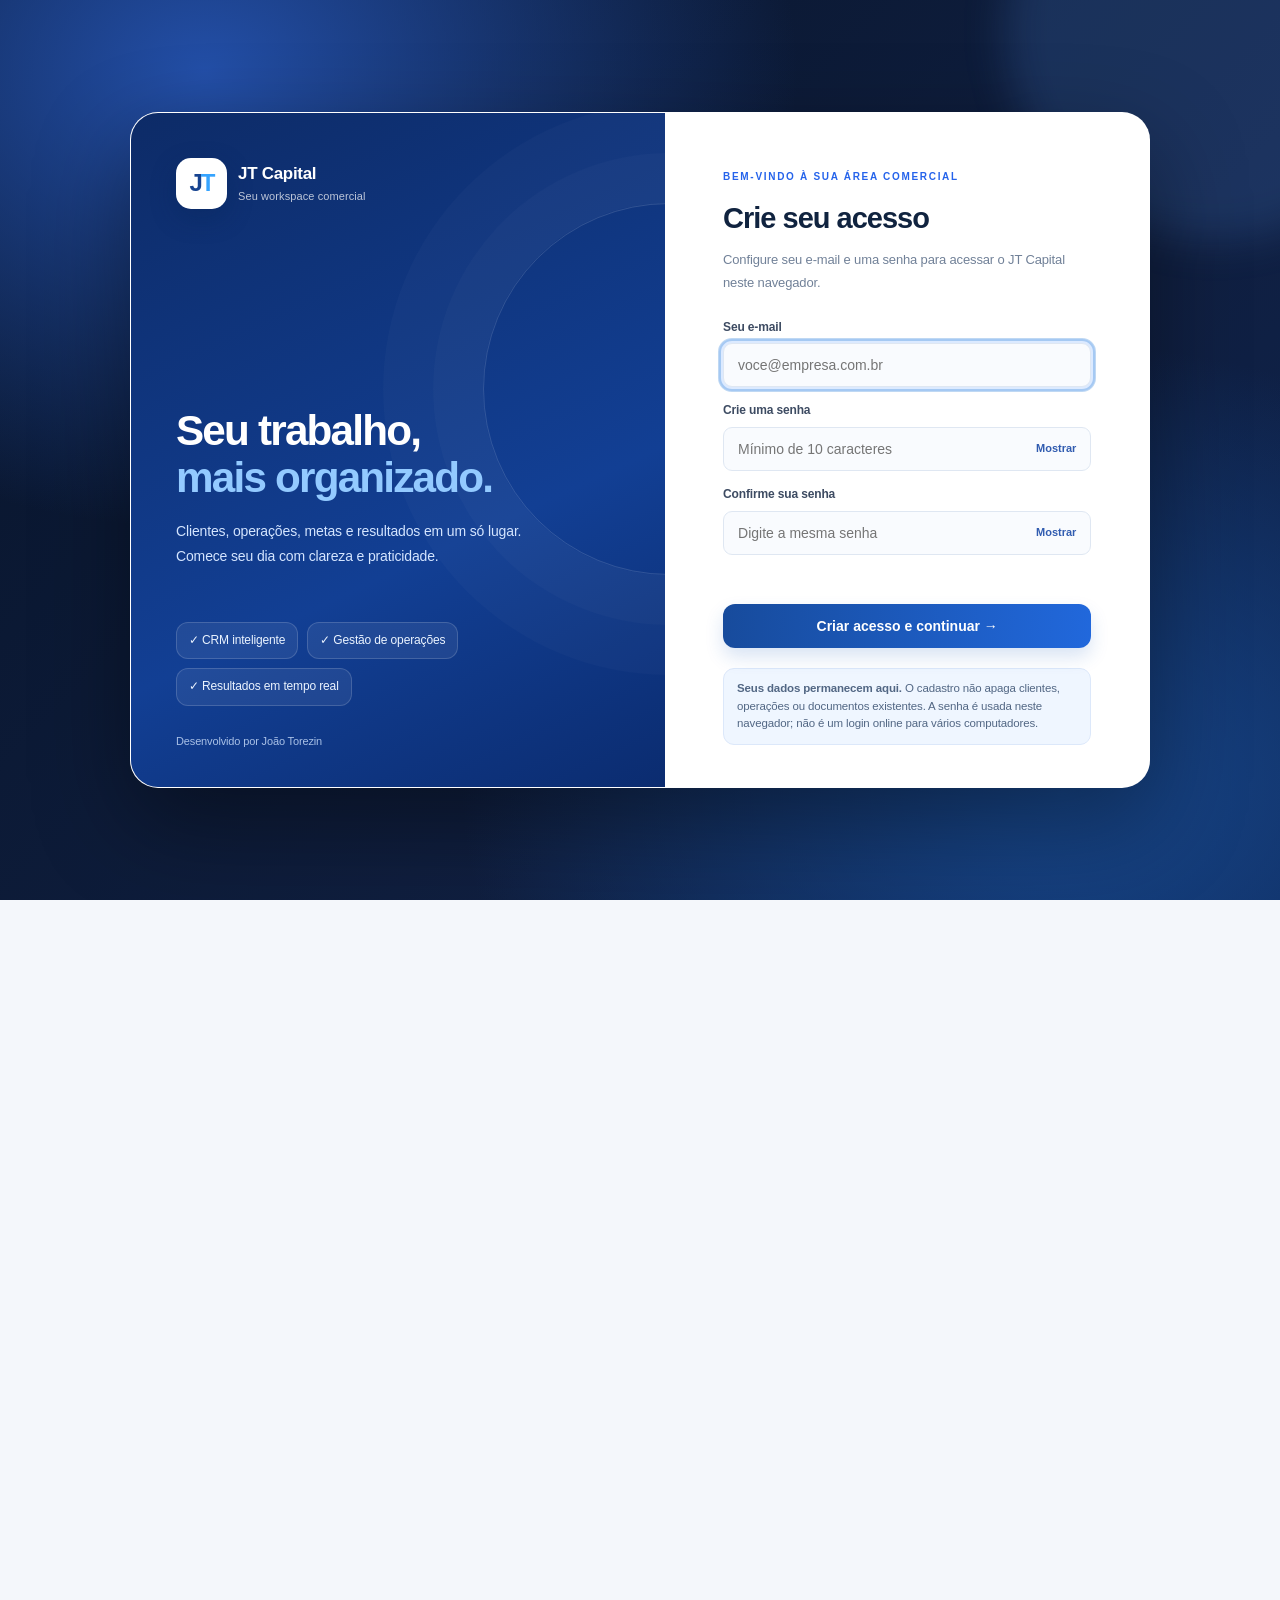
==== commit 6153bf8f: "Add files via upload" ====
--- a/public/index.html
+++ b/public/index.html
@@ -2,7 +2,7 @@
 <html lang="pt-BR">
 <head>
 <meta charset="UTF-8"><meta name="viewport" content="width=device-width,initial-scale=1">
-<title>JT Capital 5.2 — JT Capital — Commercial Intelligence</title>
+<title>JT Capital 5.3.1 — JT Capital — Commercial Intelligence</title>
 <style>
 *{box-sizing:border-box}body{margin:0;font-family:Arial,Helvetica,sans-serif;background:#f4f7fb;color:#172033}header{background:#0b3d91;color:#fff;padding:16px 24px;display:flex;justify-content:space-between;align-items:center;gap:15px;position:sticky;top:0;z-index:20}header h1{margin:0;font-size:22px}header small{opacity:.85}.top-actions{display:flex;gap:8px;flex-wrap:wrap}.top-actions button{border:1px solid #ffffff55;background:#fff;color:#0b3d91;border-radius:7px;padding:9px 12px;font-weight:700;cursor:pointer}.top-actions button.primary{background:#dbeafe}.top-actions button.dark{background:#083477;color:#fff;border-color:#ffffff44}nav{display:flex;gap:5px;flex-wrap:wrap;background:#fff;padding:10px 18px;border-bottom:1px solid #dce4ef;position:sticky;top:69px;z-index:19}nav button{border:0;background:transparent;padding:10px 13px;border-radius:8px;cursor:pointer;color:#334155;font-weight:600}nav button.active,nav button:hover{background:#e8f0ff;color:#0b3d91}main{max-width:1500px;margin:auto;padding:22px}.page{display:none}.page.active{display:block}.cards{display:grid;grid-template-columns:repeat(auto-fit,minmax(185px,1fr));gap:14px;margin:16px 0 22px}.card,.panel{background:#fff;border:1px solid #dfe7f2;border-radius:12px;box-shadow:0 2px 8px #0b3d9110}.card{padding:17px}.card .label{font-size:13px;color:#64748b}.card .value{font-size:24px;font-weight:700;margin-top:7px;color:#0b3d91}.panel{padding:18px;margin-bottom:17px}h2{margin:0 0 16px;font-size:20px}h3{font-size:16px;margin-top:0}.grid{display:grid;grid-template-columns:repeat(auto-fit,minmax(190px,1fr));gap:12px}label{font-size:12px;font-weight:700;color:#475569;display:block;margin-bottom:5px}input,select,textarea{width:100%;padding:10px;border:1px solid #cbd5e1;border-radius:7px;background:#fff}textarea{min-height:78px;resize:vertical}.actions{display:flex;gap:8px;flex-wrap:wrap;margin-top:13px}button.primary{background:#0b3d91;color:#fff;border:0;border-radius:7px;padding:10px 15px;font-weight:700;cursor:pointer}button.secondary{background:#e8f0ff;color:#0b3d91;border:0;border-radius:7px;padding:10px 15px;font-weight:700;cursor:pointer}button.danger{background:#fee2e2;color:#991b1b;border:0;border-radius:7px;padding:7px 10px;cursor:pointer}.muted{color:#64748b;font-size:13px}.legend span{margin-right:9px}.badge{display:inline-block;padding:4px 8px;border-radius:999px;font-size:11px;font-weight:700}.green{background:#dcfce7;color:#166534}.yellow{background:#fef3c7;color:#92400e}.red{background:#fee2e2;color:#991b1b}.gray{background:#e5e7eb;color:#374151}.blue{background:#dbeafe;color:#1e40af}.progress{height:12px;background:#e5e7eb;border-radius:99px;overflow:hidden}.progress>div{height:100%;background:#0b3d91;transition:.2s}.kanban{display:flex;gap:12px;overflow-x:auto;padding-bottom:10px;align-items:flex-start}.column{min-width:260px;width:260px;background:#eef3f9;border:1px solid #dbe3ee;border-radius:11px;padding:10px;min-height:480px}.column h3{margin:2px 4px 10px;font-size:14px;display:flex;justify-content:space-between}.count{background:#fff;border-radius:99px;padding:2px 7px;color:#64748b}.dropzone{min-height:420px}.client-card{background:#fff;border:1px solid #d7e0eb;border-radius:9px;padding:12px;margin-bottom:9px;cursor:grab;box-shadow:0 2px 5px #0b3d910b}.client-card:active{cursor:grabbing}.client-card strong{display:block;margin-bottom:6px;color:#0b3d91}.client-card .line{font-size:12px;color:#475569;margin:3px 0}.client-card.dragging{opacity:.45}.column.over{outline:2px dashed #0b3d91;background:#e3edff}.search{margin-bottom:10px}.right{text-align:right}table{width:100%;border-collapse:collapse;font-size:13px}th,td{padding:9px;border-bottom:1px solid #e5eaf1;text-align:left;vertical-align:top}th{background:#f8fafc;color:#475569}.modal{position:fixed;inset:0;background:#17203377;display:none;align-items:center;justify-content:center;z-index:50;padding:15px}.modal.open{display:flex}.modal-box{background:#fff;width:min(900px,100%);max-height:90vh;overflow:auto;border-radius:13px;padding:20px}.modal-head{display:flex;justify-content:space-between;align-items:center;gap:10px;border-bottom:1px solid #e5eaf1;padding-bottom:10px;margin-bottom:15px}.close{border:0;background:#e5e7eb;border-radius:7px;padding:7px 10px;cursor:pointer}.file-row,.history-row{border:1px solid #e2e8f0;border-radius:8px;padding:9px;margin:7px 0;display:flex;justify-content:space-between;gap:10px;align-items:center}.file-row small,.history-row small{display:block;color:#64748b}.section-title{margin:18px 0 8px}.hidden{display:none}.client-autocomplete{position:relative}.client-suggestions{position:absolute;left:0;right:0;top:100%;z-index:80;background:#fff;border:1px solid #cbd5e1;border-radius:8px;box-shadow:0 8px 20px #0b3d9120;max-height:260px;overflow:auto;display:none}.client-suggestions.open{display:block}.client-suggestion{padding:10px 12px;border-bottom:1px solid #eef2f7;cursor:pointer}.client-suggestion:last-child{border-bottom:0}.client-suggestion:hover{background:#f1f5ff}.client-suggestion strong{display:block;color:#0b3d91}.client-suggestion small{color:#64748b}.client-history-preview{margin-top:6px;padding:8px 10px;border:1px solid #dbe4ef;border-radius:7px;background:#f8fafc;font-size:12px;color:#475569;display:none}.client-history-preview.show{display:block}.client-history-preview b{color:#172033}.toast{position:fixed;right:18px;bottom:18px;background:#172033;color:#fff;padding:11px 14px;border-radius:8px;display:none;z-index:100}.empty{padding:25px;text-align:center;color:#64748b;font-size:13px}.client-status-dot{display:inline-flex;align-items:center;gap:6px;font-weight:700;font-size:12px}.client-status-dot i{width:10px;height:10px;border-radius:50%;display:inline-block}.client-table td{vertical-align:middle}.import-summary{display:grid;grid-template-columns:repeat(auto-fit,minmax(160px,1fr));gap:10px;margin:12px 0}.import-stat{background:var(--bg);border:1px solid var(--border);border-radius:9px;padding:10px}.import-stat b{display:block;font-size:18px;margin-top:4px;color:var(--primary)}.import-preview{max-height:420px;overflow:auto;border:1px solid var(--border);border-radius:9px}.import-preview table{min-width:1100px}.status-select{border-left:5px solid var(--primary)}@media(max-width:700px){header{position:static;align-items:flex-start;flex-direction:column}nav{position:static}main{padding:12px}.column{min-width:245px;width:245px}}
 
@@ -1225,7 +1225,7 @@
   else if(/^(?:EPP|ME|LTDA)\b/i.test(suffix)&&name)name+=' '+suffix.split(/\s+/)[0];
   titles.push({sacado:name,documento:doc[1],vencimento:jtIsoDate(m[1]),prazo:Number(m[2]),float:Number(m[3]),face:jtMoneyInput(m[4]),desagio:jtMoneyInput(m[5]),despesas:jtMoneyInput(m[6]),valorCompra:jtMoneyInput(m[7]),liquidatedAt:''});
  }
- return {fileName,cliente:contratante,data:jtIsoDate(issue),operacao,fundo,titles,expectedCount,totals:tm?{face:jtMoneyInput(tm[1]),desagio:jtMoneyInput(tm[2]),despesas:jtMoneyInput(tm[3]),liquidoTitulos:jtMoneyInput(tm[4])}:null,liquido:overall?jtMoneyInput(overall[1]):null};
+ return {fileName,cliente:contratante,data:jtIsoDate(issue),operacao,fundo,titles,expectedCount,expectedCountSnippet:qRaw?joined.slice(Math.max(0,qRaw.index-70),qRaw.index+qRaw[0].length+50).replace(/\s+/g,' ').trim():null,totals:tm?{face:jtMoneyInput(tm[1]),desagio:jtMoneyInput(tm[2]),despesas:jtMoneyInput(tm[3]),liquidoTitulos:jtMoneyInput(tm[4])}:null,liquido:overall?jtMoneyInput(overall[1]):null};
 }
 
 /* Modelo Libra/Qprof FOPR008: documentos e face por título, mas sem deságio individual.
@@ -1322,7 +1322,7 @@
   titles.push({documento:hit[1],sacado:name,vencimento:jtIsoDate(dateMatch[0]),face,desagio,despesas,valorCompra,liquidatedAt:''});prev=line;
  }
  const count=raw.match(/(?:Qtde|Quantidade|N[úu]mero)\s*(?:de)?\s*t[ií]tulos\s*:?\s*(\d+)/i);
- return {fileName,cliente:(raw.match(/(?:Contratante|Cedente)\s*:\s*([^\r\n]+)/i)||[])[1]||'',data:'',operacao:'',fundo:/FINTRUST/i.test(raw)?'FinTrust':/\bLIBRA\b/i.test(raw)?'Libra':/ONE\s*7/i.test(raw)?'ONE 7':'Não informado',titles,expectedCount:count?Number(count[1]):null,totals:null,liquido:null,layout:'genérico'};
+ return {fileName,cliente:(raw.match(/(?:Contratante|Cedente)\s*:\s*([^\r\n]+)/i)||[])[1]||'',data:'',operacao:'',fundo:/FINTRUST/i.test(raw)?'FinTrust':/\bLIBRA\b/i.test(raw)?'Libra':/ONE\s*7/i.test(raw)?'ONE 7':'Não informado',titles,expectedCount:count?Number(count[1]):null,expectedCountSnippet:count?raw.slice(Math.max(0,count.index-70),count.index+count[0].length+50).replace(/\s+/g,' ').trim():null,totals:null,liquido:null,layout:'genérico'};
 }
 function jtBlankBordero(fileName,warning){return {fileName,cliente:'',data:'',operacao:'',fundo:'Não informado',titles:[],expectedCount:null,totals:null,liquido:null,layout:'manual',manualWarning:warning||'Modelo não identificado. Preencha os títulos com base no documento.'}}
 
@@ -1382,7 +1382,7 @@
 function jtLinkCard(op,score,notes,target){const active=target!=null&&String(op.id)===String(target);const rate=score>=75?'high':score>=45?'':'low';return `<button type="button" class="jt-link-choice ${active?'selected':''}" onclick="jtLinkSelect('${esc(String(op.id))}')"><div class="jt-link-choice-top"><b>${active?'◉':'○'} ${esc(op.operacao||'Operação s/n')} — ${esc(op.cliente||'Sem cliente')}</b><span class="jt-link-pill ${rate}">${score>=75?'Alta':score>=45?'Média':'Baixa'} compatibilidade</span></div><div class="jt-link-choice-meta"><span>${esc(op.fundo||'Fundo não informado')}</span><span>${esc(jtDisplayDate(op.data))}</span><span>Face ${jtCash(Number(op.face??op.vop??0))}</span><span>Deságio ${jtCash(Number(op.desagio||0))}</span><span>${esc(op.status||'')}</span></div></button>`}
 function jtLinkComparison(d,op){if(!op)return '<p class="jt-link-help">Selecione uma operação à esquerda para conferir os dados. O sistema não altera os valores da operação já salva.</p>';const fmt=n=>Number.isFinite(Number(n))?jtCash(Number(n)):'Não informado';const sums=jtBorderoSums(d);const pairs=d.layout==='libra-qprof'?[['Cliente',d.documentClient||d.cliente,op.cliente,'text'],['Fundo',d.documentFund||d.fundo,op.fundo,'text'],['Data',d.data,op.data,'date'],['Face da carteira',sums.face,op.face??op.vop,'money'],['Diferencial (não é deságio individual)',d.diferencialLibra,op.libraBorderoResumo?.at(-1)?.diferencial??null,'money'],['Tarifas',d.tarifasLibra,op.libraBorderoResumo?.at(-1)?.tarifas??null,'money'],['Líquido a pagar',d.liquido,op.liquido??op.desembolso??null,'money'],['Títulos do PDF',d.titles.length,Array.isArray(op.titles)?op.titles.length:null,'count']]:[['Cliente',d.documentClient||d.cliente,op.cliente,'text'],['Fundo',d.documentFund||d.fundo,op.fundo,'text'],['Data',d.data,op.data,'date'],['Face total',sums.face,op.face??op.vop,'money'],['Deságio',sums.desagio,op.desagio,'money'],['Despesas',d.totalDespesas??d.despesasGerais??null,op.despesas,'money'],['Títulos',d.titles.length,Array.isArray(op.titles)?op.titles.length:null,'count']];const rows=pairs.map(([label,left,right,kind])=>{const known=right!==null&&right!==undefined&&right!==''&&left!==null&&left!==undefined&&left!=='';let eq=false;if(known){eq=kind==='money'?Math.abs(Number(left)-Number(right))<.02:kind==='text'?jtLinkNorm(left)===jtLinkNorm(right):String(left)===String(right)}const state=!known?'warn':eq?'ok':'bad';const show=v=>v===null||v===undefined||v===''?'—':kind==='money'?fmt(v):kind==='date'?jtDisplayDate(v):esc(String(v));return `<tr><th>${label}</th><td>${show(left)}</td><td>${show(right)}</td><td class="${state}">${!known?'Não informado':eq?'✓ Compatível':'⚠ Divergente'}</td></tr>`}).join('');return `<table class="jt-link-compare"><thead><tr><th>Campo</th><th>Borderô</th><th>Salvo</th><th>Verificação</th></tr></thead><tbody>${rows}</tbody></table><p class="jt-link-help" style="margin-top:10px">Divergências exigem conferência. Os valores cadastrados não serão sobrescritos.</p>`}
 function jtRenderBorderoReview(){const d=jtBorderoDraft;if(!d)return;let sums=jtBorderoSums(d),discrepancies=[];
- if(Number.isInteger(d.expectedCount)&&d.titles.length!==d.expectedCount)discrepancies.push('Quantidade: reconhecidos '+d.titles.length+' × borderô '+d.expectedCount);
+ if(Number.isInteger(d.expectedCount)&&d.titles.length!==d.expectedCount&&!(d.countOverride&&d.countOverride.recognized===d.titles.length&&d.countOverride.read===d.expectedCount))discrepancies.push('Quantidade: reconhecidos '+d.titles.length+' × borderô '+d.expectedCount);
  if(d.layout==='libra-qprof'&&d.liquido!=null&&d.diferencialLibra!=null&&d.tarifasLibra!=null&&Math.abs(jtRoundCents(sums.face-d.diferencialLibra-d.tarifasLibra)-jtRoundCents(d.liquido))>1)discrepancies.push('Libra: face - diferencial - tarifas não corresponde ao líquido do PDF.');
  if(d.titles.some(t=>!t.documento||!t.sacado||!/^[0-9]{4}-[0-9]{2}-[0-9]{2}$/.test(t.vencimento)||!Number.isFinite(t.face)||t.face<=0||!Number.isFinite(t.desagio)||t.desagio<0))discrepancies.push('Há títulos com campos ausentes ou inválidos. Confira o sacado e os valores.');
  if(d.totals)for(const [key,name] of [['face','Face'],['desagio','Deságio'],['despesas','Despesas'],['liquidoTitulos','Líquido dos títulos']])if((!d.totalValidationKeys||d.totalValidationKeys.includes(key))&&Math.abs(jtRoundCents(sums[key])-jtRoundCents(d.totals[key]))>1)discrepancies.push(name+': somado '+jtCash(sums[key])+' × borderô '+jtCash(d.totals[key]));
@@ -1408,7 +1408,7 @@
  ${d.targetId!=null?`<p class="muted">Os valores da operação cadastrada serão preservados. Apenas os títulos serão acrescentados.</p>`:''}
  <div class="jt-bordero-review-table"><table><thead><tr><th>Título</th><th>Sacado</th><th>Vencimento</th><th>Face</th><th>Deságio</th><th>Despesas</th><th>Líquido</th><th>Ações</th></tr></thead><tbody>${d.titles.map((t,i)=>`<tr><td><input aria-label="Título ${i+1}" value="${esc(t.documento)}" onchange="jtDraftTitle(${i},'documento',this.value)"></td><td><input aria-label="Sacado ${i+1}" value="${esc(t.sacado)}" onchange="jtDraftTitle(${i},'sacado',this.value)"></td><td><input type="date" aria-label="Vencimento ${i+1}" value="${esc(t.vencimento)}" onchange="jtDraftTitle(${i},'vencimento',this.value)"></td>${['face','desagio','despesas','valorCompra'].map(k=>`<td><input aria-label="${k} ${i+1}" inputmode="decimal" value="${((k==='desagio'&&t.desagioPendente)||(k==='despesas'&&t.despesasPendente)||(k==='valorCompra'&&t.valorCompraPendente))?'':Number.isFinite(t[k])?Number(t[k]).toFixed(2).replace('.',','):''}" onchange="jtDraftTitle(${i},'${k}',this.value)"></td>`).join('')}<td><button class="secondary" type="button" onclick="jtRemoveBorderoTitle(${i})" aria-label="Remover título ${i+1}">Remover</button></td></tr>`).join('')}</tbody></table></div><button type="button" class="secondary" onclick="jtAddBorderoTitle()">+ Adicionar título manualmente</button> <button type="button" class="secondary" onclick="jtOpenBorderoPicker(jtBorderoDraft?.targetId??null)">Escolher outro PDF / CSV / Excel</button> <button type="button" class="secondary" onclick="jtDownloadBorderoTemplate()">Baixar modelo CSV</button>
  <p><b>${d.titles.length} títulos</b> · Face <b>${jtCash(sums.face)}</b> · ${d.desagioPendente?`<b>Deságio por título: pendente</b> · Diferencial (informado no PDF): <b>${jtCash(d.diferencialLibra??0)}</b> · Tarifas <b>${jtCash(d.tarifasLibra??0)}</b> · Despesas gerais <b>${jtCash(d.totalDespesas??0)}</b> · Líquido da operação <b>${jtCash(d.liquido??0)}</b> · <b>Comissão ainda não apurável</b>`:`Deságio <b>${jtCash(sums.desagio)}</b> · Comissão potencial a ${esc(String(d.rate??jtCommissionPct()))}% <b>${jtCash(sums.desagio*Number(d.rate??jtCommissionPct())/100)}</b>`}</p>
- ${discrepancies.length?`<div class="jt-bordero-alert" style="color:#d97706"><b>Corrija divergências antes de salvar:</b> ${discrepancies.map(esc).join('; ')}</div>`:'<p style="color:#16a34a">✓ Somas dos títulos conferidas com o borderô.</p>'}
+ ${typeof jtQtyPanel==='function'?jtQtyPanel(d):''}${discrepancies.length?`<div class="jt-bordero-alert" style="color:#d97706"><b>Corrija divergências antes de salvar:</b> ${discrepancies.map(esc).join('; ')}</div>`:'<p style="color:#16a34a">✓ Somas dos títulos conferidas com o borderô.</p>'}
  ${!d.totals?`<label class="jt-bordero-manual"><input type="checkbox" ${d.manualReviewed?'checked':''} onchange="jtBorderoDraft.manualReviewed=this.checked;jtRenderBorderoReview()"> Revisei manualmente todos os títulos e confirmo que os dados apresentados estão corretos.</label>`:''}
  <p class="muted">O líquido geral da operação pode ser diferente da soma dos líquidos dos títulos por causa de TAC e outras despesas.</p>
  <div class="jt-bordero-actions"><button class="secondary" onclick="jtCloseBorderoReview()">Cancelar</button><button class="primary" type="button" ${d.hasDiscrepancies?'disabled title="Corrija divergências"':''} id="jtBorderoSaveButton" onclick="jtConfirmBordero()">${linkOp?'Vincular e salvar':'Criar operação e salvar'}</button></div><div id="jtBorderoDiagnostic" class="jt-bordero-alert" role="alert" hidden style="margin-top:10px;padding:12px;border:1px solid #e9ae61;border-radius:10px"></div>`;
@@ -1455,7 +1455,7 @@
   if(!op){const sums=jtBorderoSums(d);op={id:uniqueImportId(),operacao:d.operacao,cliente:d.cliente,data:d.data,fundo:d.fundo,vop:sums.face,face:sums.face,desagio:sums.desagio,despesas:d.totalDespesas??sums.despesas,liquido:d.liquido??sums.liquidoTitulos,desembolso:d.liquido??sums.liquidoTitulos,rec:Number(d.operationFormValues?.rec)||null,status:d.operationFormValues?.status||'Realizada',origem:'Borderô conferido',obs:d.operationFormValues?.obs||'',customFields:{},titles:[]};const client=staged.prospects.find(p=>normText(p.nome)===normText(d.cliente));if(client)op.clientId=client.id;staged.ops.push(op)}
   op.titles=Array.isArray(op.titles)?op.titles:[];
   op.borderoFiles=Array.isArray(op.borderoFiles)?op.borderoFiles:[];
-  op.borderoExceptions=Array.isArray(op.borderoExceptions)?op.borderoExceptions:[];
+  op.borderoExceptions=Array.isArray(op.borderoExceptions)?op.borderoExceptions:[];if(d.countOverride)op.borderoExceptions.push({filename:d.fileName,type:'quantidade-divergente',read:d.countOverride.read,recognized:d.countOverride.recognized,reason:d.countOverride.reason,at:new Date().toISOString()});if(d.expectedCountOriginal!=null&&d.expectedCountOriginal!==d.expectedCount)op.borderoExceptions.push({filename:d.fileName,type:'quantidade-corrigida',read:d.expectedCountOriginal,informed:d.expectedCount,at:new Date().toISOString()});
   const seen=new Set(op.titles.map(t=>jtGenerateTitleId(op,t)));
   let added=0,duplicates=0;
   for(const item of d.titles){const t=jtNormalizeTitle({...item,commissionPct:d.rate},op),key=jtGenerateTitleId(op,t);if(seen.has(key)){duplicates++;continue}seen.add(key);op.titles.push(t);added++}
@@ -2414,6 +2414,8 @@
 #jtJ4 main.j-main{margin:0!important;padding:0!important;max-width:none!important;width:auto!important;min-height:0!important;flex:1 1 auto!important}
 #jtJ4 header.j-top{position:static!important;margin:0!important;width:auto!important;box-shadow:none!important}
 #jtJ4 aside.j-side{position:static!important;transform:none!important;height:auto!important}
+#jtJ4 .j-quick-box{max-width:850px;margin:14px auto 0;padding:12px 14px;border:1px solid #2f5170;border-radius:14px;background:#122b44}#jtJ4 .j-quick-head{display:flex;align-items:center;justify-content:space-between;gap:10px}#jtJ4 .j-quick-label{font-size:11px;font-weight:800;letter-spacing:.6px;color:#93ceff;text-transform:uppercase}#jtJ4 .j-quick-head select{padding:7px 10px;font-size:12px}#jtJ4 .j-quick-box .j-quick-grid{margin:10px 0 0}#jtJ4 .j-quick-box .j-chip{padding:7px 12px}
+#jtJ4 .j-quick-head select{width:auto!important;min-width:150px;flex:none}#jtJ4 #j-content>.j-quick-grid{max-width:850px;margin:12px auto}
 </style>
 <script id="jt52Liquidacoes">
 /* JT Capital — Central de Liquidações v1.0: complemento aditivo; dados no IndexedDB do perfil existente. */
@@ -2502,7 +2504,7 @@
 ['Sacado confirmado','Risco','Confirmação de uma obrigação pelo sacado pode fortalecer a evidência comercial, de acordo com o procedimento adotado.','Confirmação não elimina automaticamente risco de fraude, disputa comercial ou inadimplemento.','Registre origem, data, responsável e evidência da confirmação.','https://www.gov.br/cvm/pt-br'],
 ['Borderô','Operações','Documento ou relação com os títulos que compõem uma operação financeira.','A importação deve comparar número, sacado, vencimento, face, deságio e eventuais duplicidades com a operação.','Antes de importar, valide totais, campos obrigatórios e a correspondência dos títulos.','https://www.gov.br/cvm/pt-br'],
 ['TAC','Operações','Tarifa ou encargo administrativo, cuja aplicação e base dependem do contrato e do produto.','Deve constar separadamente de taxa de desconto, encargos e comissões.','Informe a TAC de maneira destacada na simulação, sem presumir percentual.','https://www.bcb.gov.br/']
-].map(([key,category,title,definition,details,practice,url])=>({key,category,title,definition,details,practice,url}));
+].map(a=>a.length===6?[a[0],a[1],a[0],a[2],a[3],a[4],a[5]]:a).map(([key,category,title,definition,details,practice,url])=>({key,category,title,definition,details,practice,url}));
 const state={tab:'home',compact:false,news:null,market:null,topic:'fidc',search:'',history:[],profile:null,loading:false};let currentRecord=null;
 const add=(parent,...children)=>{children.forEach(c=>c&&parent.append(c));return parent};
 function sectionTitle(target,title,caption){add(target,make('h2',title,'j-title'),make('p',caption,'j-sub'))}
@@ -2517,10 +2519,10 @@
 function summary(d){const ops=(d?.ops||[]).filter(o=>String(o?.data||'').slice(0,7)===month()&&(!o.status||/realizad/i.test(String(o.status)))),tasks=d?.tasks||[];return {ops:ops.length,vop:ops.reduce((s,o)=>s+(Number(o.vop)||0),0),rec:ops.reduce((s,o)=>s+(Number(o.rec)||0),0),pending:tasks.filter(t=>!t.done).length,late:tasks.filter(t=>!t.done&&t.date&&t.date<today()).length,byFund:ops.reduce((m,o)=>{const n=o.fundo||'Não informado';m[n]=(m[n]||0)+(Number(o.vop)||0);return m},{})}}
 function quickHost(host,labels,callback){const row=make('div',null,'j-quick-grid');labels.forEach(x=>row.append(pill(x,()=>callback(x))));host.append(row)}
 function answerKnowledge(q){const normalized=norm(q);const matches=KB.map(x=>({entry:x,score:(normalized.includes(norm(x.key))?30:0)+(normalized.includes(norm(x.title))?20:0)+norm(x.key).split(' ').filter(w=>w.length>3&&normalized.includes(w)).length*5})).filter(x=>x.score>0).sort((a,b)=>b.score-a.score);return matches[0]?.entry||null}
-function chat(host){const top=make('div',null,'j-chat-intro');add(top,make('div','✧','j-avatar'),make('h1','Olá! Sou o JARVIS.'),make('p','Pergunte sobre finanças, cálculos ou os seus dados comerciais. Meu conhecimento é local e as consultas usam os registros do seu perfil.'));host.append(top);const messages=make('div',null,'j-messages');messages.id='j-messages';host.append(messages);state.history.forEach(m=>displayMessage(messages,m.who,m.body,m.source));if(!state.history.length){quickHost(host,['O que é FIDC?','Quanto operei este mês?','Como funciona a CCB?','O que é curva ABC?'],ask)}const form=make('form',null,'j-question-form'),input=make('textarea');input.id='j-question';input.placeholder='Ex.: Explique deságio ou mostre minha produção na Libra...';input.rows=2;input.maxLength=1200;input.setAttribute('aria-label','Pergunta ao assistente');const send=button('Enviar ↗',()=>{},'j-primary');send.type='submit';form.append(input,send);form.onsubmit=e=>{e.preventDefault();ask(input.value)};input.addEventListener('keydown',e=>{if(e.key==='Enter'&&!e.shiftKey){e.preventDefault();form.requestSubmit()}});host.append(form);host.append(make('small','Não há envio de dados à IA externa. As respostas são consultas locais e conteúdos explicativos.','j-hint'))}
+function chat(host){const top=make('div',null,'j-chat-intro');add(top,make('div','✧','j-avatar'),make('h1','Olá! Sou o JARVIS.'),make('p','Pergunte sobre finanças, cálculos ou os seus dados comerciais. Meu conhecimento é local e as consultas usam os registros do seu perfil.'));host.append(top);const messages=make('div',null,'j-messages');messages.id='j-messages';host.append(messages);state.history.forEach(m=>displayMessage(messages,m.who,m.body,m.source));{const box=make('div',null,'j-quick-box');const top=make('div',null,'j-quick-head');top.append(make('span','Consultas rápidas','j-quick-label'));const sel=make('select');sel.setAttribute('aria-label','Período das consultas rápidas');[['hoje','Hoje'],['ontem','Ontem'],['esta semana','Esta semana'],['semana passada','Semana passada'],['este mês','Este mês'],['mês passado','Mês passado'],['este ano','Este ano']].forEach(([v,n])=>sel.add(new Option(n,v)));sel.value=state.quickPeriod||'hoje';sel.onchange=()=>{state.quickPeriod=sel.value};top.append(sel);box.append(top);const row=make('div',null,'j-quick-grid');[['VOP','VOP'],['Receita','Receita'],['TAC','TAC'],['Comissão','Comissão'],['Operações','Operações'],['Visitas','Visitas'],['Ligações','Ligações'],['Atividades','Atividades'],['Clientes novos','Clientes novos'],['Liquidado','Liquidado'],['Recompras','Recompras'],['Meus ganhos','Meus ganhos'],['Resumo','Resumo']].forEach(([label,word])=>row.append(pill(label,()=>ask(word+' '+(state.quickPeriod||'hoje')))));box.append(row);host.append(box);if(!state.history.length){quickHost(host,['O que posso perguntar?','O que é FIDC?','Como funciona a CCB?','O que é curva ABC?'],ask)}}const form=make('form',null,'j-question-form'),input=make('textarea');input.id='j-question';input.placeholder='Ex.: VOP hoje · TAC da Libra esta semana · Resumo do mês · O que é deságio?';input.rows=2;input.maxLength=1200;input.setAttribute('aria-label','Pergunta ao assistente');const send=button('Enviar ↗',()=>{},'j-primary');send.type='submit';form.append(input,send);form.onsubmit=e=>{e.preventDefault();ask(input.value)};input.addEventListener('keydown',e=>{if(e.key==='Enter'&&!e.shiftKey){e.preventDefault();form.requestSubmit()}});host.append(form);host.append(make('small','Não há envio de dados à IA externa. As respostas são consultas locais e conteúdos explicativos.','j-hint'))}
 function displayMessage(host,who,body,source){const el=make('div',null,'j-message '+who);el.append(make('div',who==='user'?'Você':'✧ JARVIS','j-message-name'));const content=make('div',body,'j-message-body');el.append(content);if(source){const a=safeLink(source,'Ver referência oficial ↗');if(a)el.append(a)}if(who==='bot')el.append(button('Copiar',()=>navigator.clipboard?.writeText(body),'j-mini'));host.append(el)}
 function resolveLocal(q){const normq=norm(q);if(window.jtLiquidacoes&&/(liquidac|liquidado|liquidad|baixas|baixado|sem vinculo|recompras|conciliad)/.test(normq)){const d=new Date();let year=d.getFullYear(),monthValue=String(d.getMonth()+1).padStart(2,'0');const mo=['janeiro','fevereiro','marco','abril','maio','junho','julho','agosto','setembro','outubro','novembro','dezembro'];mo.forEach((x,i)=>{if(normq.includes(x)){monthValue=String(i+1).padStart(2,'0')}});const y=normq.match(/\b20\d{2}\b/);if(y)year=Number(y[0]);if(/mes passado|mes anterior/.test(normq)&&!mo.some(x=>normq.includes(x))){d.setMonth(d.getMonth()-1);year=d.getFullYear();monthValue=String(d.getMonth()+1).padStart(2,'0')}const period=year+'-'+monthValue, fund=/fintrust/.test(normq)?'FinTrust':/libra/.test(normq)?'Libra':'all';const m=window.jtLiquidacoes.stats(period,fund);return 'LIQUIDAÇÕES — '+period+' · '+(fund==='all'?'Consolidado':fund)+'\nRecebimentos normais e parciais: '+brl(m.total)+'\nConciliado: '+brl(m.conc)+'\nAguardando borderô: '+brl(m.unlinked)+'\nRecompras (separadas): '+brl(m.repurchase)+'\nBaixas parciais: '+brl(m.partial)+'\nRegistros em revisão: '+m.review+'\nFonte: registros locais de baixas no JT Capital. Comissões não são estimadas quando faltam dados.';}const d=getDB();if(!d)return 'Os dados locais do JT Capital ainda não foram carregados. Faça login e tente novamente.';try{const r=window.jtJarvisLite?.interpret?.(q,d);if(r&&typeof r.text==='string')return r.text;return typeof r==='string'?r:null}catch{return null}}
-function ask(query){const q=String(query||'').trim();if(!q)return;state.history.push({who:'user',body:q});const k=answerKnowledge(q),n=norm(q);let result=null,src=null;const clearlyLocal=/(minha|meu|quant|operei|clientes|atividades|vop|comiss|prospecc|agenda|receita|metas|fintrust|libra|meus ganhos|fundo)/.test(n);if(clearlyLocal)result=resolveLocal(q);if((!result||/nao encontrei|nao consegui|nao identifiquei/i.test(norm(result)))&&k){result=k.title+'\n\n'+k.definition+'\n\nComo funciona: '+k.details+'\n\nNa prática: '+k.practice;src=k.url}if(!result)result=resolveLocal(q);if(!result||/nao encontrei uma consulta local correspondente/i.test(norm(result))){result='Ainda não tenho uma resposta estruturada para essa pergunta. Posso consultar o conhecimento financeiro da Biblioteca ou seus dados registrados no JT Capital. Para notícias atuais, use a aba Notícias; para indicadores, o Radar econômico.'}state.history.push({who:'bot',body:result,source:src});state.history=state.history.slice(-32);showTab('chat');$('j-scroll').scrollTop=$('j-scroll').scrollHeight}
+function ask(query){const q=String(query||'').trim();if(!q)return;state.history.push({who:'user',body:q});const k=answerKnowledge(q),n=norm(q);let result=null,src=null;try{const ex=window.jtJarvisExtras&&window.jtJarvisExtras.resolve(q,getDB());if(ex)result=typeof ex==='string'?ex:ex.text}catch(e){}const clearlyLocal=/(minha|meu|quant|operei|clientes|atividades|vop|comiss|prospecc|agenda|receita|metas|fintrust|libra|meus ganhos|fundo)/.test(n);if(!result&&clearlyLocal)result=resolveLocal(q);if((!result||/nao encontrei|nao consegui|nao identifiquei/i.test(norm(result)))&&k){result=k.title+'\n\n'+k.definition+'\n\nComo funciona: '+k.details+'\n\nNa prática: '+k.practice;src=k.url}if(!result)result=resolveLocal(q);if(!result||/nao encontrei uma consulta local correspondente/i.test(norm(result))){result='Ainda não tenho uma resposta estruturada para essa pergunta. Posso consultar o conhecimento financeiro da Biblioteca ou seus dados registrados no JT Capital. Para notícias atuais, use a aba Notícias; para indicadores, o Radar econômico.'}state.history.push({who:'bot',body:result,source:src});state.history=state.history.slice(-32);showTab('chat');$('j-scroll').scrollTop=$('j-scroll').scrollHeight}
 function knowledge(host){sectionTitle(host,'Biblioteca financeira','Conhecimento financeiro organizado, disponível offline, com referências oficiais para aprofundamento.');const toolbar=make('div',null,'j-library-toolbar'),search=make('input');search.type='search';search.placeholder='Buscar: FIDC, deságio, CCB, DRE, garantias...';search.value=state.search;search.setAttribute('aria-label','Pesquisar conceitos');const select=make('select');const categories=['Todos',...new Set(KB.map(x=>x.category))];categories.forEach(c=>select.add(new Option(c,c)));toolbar.append(search,select);host.append(toolbar);const counter=make('p',null,'j-hint'),list=make('div',null,'j-library-grid');host.append(counter,list);function draw(){list.replaceChildren();const q=norm(search.value),category=select.value,items=KB.filter(x=>(category==='Todos'||x.category===category)&&(!q||norm([x.key,x.title,x.definition,x.details,x.practice].join(' ')).includes(q)));counter.textContent=items.length+' de '+KB.length+' temas encontrados';for(const item of items){const c=make('article',null,'j-library-card'),top=make('div',null,'j-lib-top');add(top,make('span',item.category,'j-tag'),make('span','REFERÊNCIA','j-reference'));add(c,top,make('h3',item.title),make('p',item.definition));const more=button('Ler explicação completa  →',()=>openEntry(item),'j-text-button');c.append(more);list.append(c)}if(!items.length)list.append(make('p','Nenhum tema encontrado. Tente outra palavra.','j-hint'))}search.oninput=()=>{state.search=search.value;draw()};select.onchange=draw;draw()}
 function openEntry(item){currentRecord=item;const host=$('j-content');host.replaceChildren();host.append(button('← Voltar para biblioteca',()=>showTab('knowledge'),'j-back'));sectionTitle(host,item.title,item.category+' • Guia prático');const page=make('div',null,'j-article');for(const [title,body] of [['O que é',item.definition],['Como funciona',item.details],['Aplicação comercial',item.practice]]){add(page,make('h3',title),make('p',body))}const a=safeLink(item.url,'Consultar fonte institucional ↗');if(a)page.append(a);host.append(page);host.append(button('Perguntar sobre '+item.key,()=>ask('Explique '+item.key),'j-primary'))}
 function commercial(host){sectionTitle(host,'Inteligência comercial','Indicadores calculados com o banco local. Nenhum registro é enviado a serviços externos.');const d=getDB();if(!d){host.append(make('p','Aguardando login e carregamento dos dados do JT Capital.','j-hint'));return}const s=summary(d),grid=make('div',null,'j-metrics');metric(grid,'Operações no mês',s.ops,'Registradas no período');metric(grid,'Volume operado',brl(s.vop),'VOP acumulado');metric(grid,'Receita registrada',brl(s.rec),'Conforme seus lançamentos');metric(grid,'Atividades em aberto',s.pending,'Atrasadas: '+s.late);host.append(grid);const box=make('div',null,'j-two-col');const funds=make('article',null,'j-article');add(funds,make('h3','Produção por fundo'));const entries=Object.entries(s.byFund).sort((a,b)=>b[1]-a[1]);if(!entries.length)funds.append(make('p','Sem operações registradas neste mês.'));for(const [name,value] of entries){const r=make('div',null,'j-fundrow');add(r,make('span',name),make('strong',brl(value)));funds.append(r);const track=make('div',null,'j-track'),fill=make('span');fill.style.width=Math.min(100,(s.vop?value/s.vop*100:0))+'%';track.append(fill);funds.append(track)}const priorities=make('article',null,'j-article');add(priorities,make('h3','Prioridades da carteira'));const overdue=(d.tasks||[]).filter(t=>!t.done&&t.date&&t.date<today());const cutoff=new Date();cutoff.setDate(cutoff.getDate()-30);const cutoffText=cutoff.getFullYear()+'-'+String(cutoff.getMonth()+1).padStart(2,'0')+'-'+String(cutoff.getDate()).padStart(2,'0');const last=new Map();for(const op of d.ops||[]){const key=norm(op.cliente||'').trim(),date=String(op.data||'').slice(0,10);if(key&&date&&(!last.has(key)||last.get(key)<date))last.set(key,date)}const idle=(d.prospects||[]).filter(c=>{const v=last.get(norm(c.nome||'').trim());return v&&v<cutoffText});add(priorities,make('p',`${overdue.length} atividades atrasadas`, 'j-alertline'),make('p',`${idle.length} clientes com última operação há mais de 30 dias`, 'j-alertline'),make('p','Indicadores baseados no histórico cadastrado. Não são avaliação automática de risco.','j-hint'));box.append(funds,priorities);host.append(box);sectionTitle(host,'Consultas rápidas','Abra a resposta do assistente sem sair do JT Capital.');quickHost(host,['Quanto operei este mês?','Ranking dos fundos por produção','Quais atividades estão atrasadas?','Top 5 clientes por VOP este mês','Quanto foi liquidado neste mês?','Organize meu dia'],ask)}
@@ -2547,6 +2549,112 @@
 function calculators(host){sectionTitle(host,'Calculadoras financeiras','Simulações locais com fórmulas transparentes, sem cadastro nem custos de API.');const tabs=make('div',null,'j-calc-tabs'),view=make('article',null,'j-article');host.append(tabs,view);const opts=[['discount','Deságio'],['equiv','Taxas equivalentes'],['compound','Juros compostos'],['price','Tabela Price']];let selected='discount';opts.forEach(([key,label])=>tabs.append(button(label,()=>{selected=key;draw()},'j-calc-tab')));function draw(){tabs.querySelectorAll('button').forEach((b,i)=>b.classList.toggle('active',opts[i][0]===selected));view.replaceChildren();const fields=make('div',null,'j-calc-grid'),controls={},result=make('div',null,'j-calc-result');const field=(key,label,value)=>{const w=make('label'),input=make('input');input.type='text';input.inputMode='decimal';input.value=value;controls[key]=input;add(w,make('span',label),input);fields.append(w)};if(selected==='discount'){field('face','Valor de face (R$)','100.000,00');field('rate','Taxa ao mês (%)','2,40');field('days','Prazo em dias','30');field('fees','Tarifas (R$)','0')}else if(selected==='equiv'){field('rate','Taxa do período (%)','8');field('days1','Duração do período original (dias)','30');field('days2','Novo período (dias)','15')}else if(selected==='compound'){field('capital','Capital inicial (R$)','100.000');field('rate','Juros por período (%)','2');field('periods','Número de períodos','6')}else{field('capital','Principal financiado (R$)','100.000');field('rate','Taxa por parcela (%)','2');field('periods','Número de parcelas','8')};view.append(fields,button('Calcular resultado →',calc,'j-primary'),result);function calc(){const v=k=>parseNum(controls[k]?.value),positive=x=>Number.isFinite(x)&&x>0,rate=v('rate')/100;let output=[];if(selected==='discount'){const face=v('face'),days=v('days'),fees=v('fees');if(!positive(face)||!positive(days)||!Number.isFinite(rate)||rate<0||!Number.isFinite(fees)||fees<0)return error();const discount=face*rate*days/30,net=face-discount-fees;output=[['Deságio proporcional (base 30 dias)',brl(discount)],['Tarifas',brl(fees)],['Crédito líquido estimado',brl(net)],['Premissa','Desconto linear simples. Não é CET nem proposta vinculante.']]}else if(selected==='equiv'){const a=v('days1'),b=v('days2');if(!positive(a)||!positive(b)||!Number.isFinite(rate)||rate<=-1)return error();output=[['Taxa equivalente',((Math.pow(1+rate,b/a)-1)*100).toFixed(4).replace('.',',')+'%'],['Premissa','Capitalização composta, períodos em dias.']]}else if(selected==='compound'){const capital=v('capital'),n=v('periods');if(!positive(capital)||!positive(n)||!Number.isFinite(rate)||rate<=-1)return error();const final=capital*Math.pow(1+rate,n);output=[['Montante final',brl(final)],['Juros acumulados',brl(final-capital)],['Premissa','Taxa aplicada a cada período informado.']]}else{const capital=v('capital'),n=v('periods');if(!positive(capital)||!positive(n)||!Number.isInteger(n)||n>600||!Number.isFinite(rate)||rate<0)return error();const parcel=rate===0?capital/n:capital*rate/(1-Math.pow(1+rate,-n));output=[['Parcela periódica',brl(parcel)],['Total estimado',brl(parcel*n)],['Juros estimados',brl(parcel*n-capital)],['Premissa','Parcela fixa, pagamentos no fim de cada período, sem tarifas.']]};result.replaceChildren();for(const [a,b] of output){const line=make('div',null,'j-result-row');add(line,make('span',a),make('b',b));result.append(line)}}function error(){result.replaceChildren(make('p','Confira os valores: números devem ser válidos, com prazos positivos e taxas apropriadas.','j-error'))}calc()}draw()}
 function boot(){if($('jtJ4'))return;shell();const observer=new MutationObserver(()=>{if(document.body.classList.contains('auth-locked')&&!$('jtJ4').hidden)toggle(false);if(state.profile!==getProfile()){state.profile=getProfile();state.history=[]}});observer.observe(document.body,{attributes:true,attributeFilter:['class']})}
 if(document.readyState==='loading')document.addEventListener('DOMContentLoaded',boot,{once:true});else boot();
+})();
+
+</script>
+<script id="jt53JarvisExtras">
+/* JT Capital 5.3 · JARVIS — palavras-chave: métrica + período + fundo (consultas locais) */
+(function(){'use strict';
+const clean=s=>String(s??'').normalize('NFD').replace(/[\u0300-\u036f]/g,'').toLowerCase().replace(/\s+/g,' ').trim();
+const cash=n=>(Number(n)||0).toLocaleString('pt-BR',{style:'currency',currency:'BRL'});
+const iso=d=>d.getFullYear()+'-'+String(d.getMonth()+1).padStart(2,'0')+'-'+String(d.getDate()).padStart(2,'0');
+const br=s=>{if(!s)return '';const [y,m,d]=String(s).slice(0,10).split('-');return d+'/'+m+'/'+y};
+const MONTHS=['janeiro','fevereiro','marco','abril','maio','junho','julho','agosto','setembro','outubro','novembro','dezembro'];
+const MONTH_NAMES=['Janeiro','Fevereiro','Março','Abril','Maio','Junho','Julho','Agosto','Setembro','Outubro','Novembro','Dezembro'];
+
+/* ---------- período ---------- */
+function period(q){
+  const now=new Date(),t=new Date(now.getFullYear(),now.getMonth(),now.getDate());
+  const add=(d,n)=>{const x=new Date(d);x.setDate(x.getDate()+n);return x};
+  const range=(a,b,name)=>({a:iso(a),b:iso(b),name,explicit:true});
+  let m;
+  if(/\bhoje\b|\bdo dia\b|\bneste dia\b/.test(q))return range(t,t,'Hoje ('+br(iso(t))+')');
+  if(/\bontem\b/.test(q))return range(add(t,-1),add(t,-1),'Ontem ('+br(iso(add(t,-1)))+')');
+  if(/\bamanha\b/.test(q))return range(add(t,1),add(t,1),'Amanhã ('+br(iso(add(t,1)))+')');
+  if((m=q.match(/\bultim[oa]s?\s+(\d{1,3})\s+dias?\b/)))return range(add(t,-(Number(m[1])-1)),t,'Últimos '+m[1]+' dias');
+  const dow=(t.getDay()+6)%7,mon=add(t,-dow);
+  if(/semana passada|semana anterior|ultima semana/.test(q))return range(add(mon,-7),add(mon,-1),'Semana passada');
+  if(/\bsemana\b/.test(q))return range(mon,add(mon,6),'Esta semana');
+  if(/mes passado|mes anterior|ultimo mes/.test(q)){const a=new Date(t.getFullYear(),t.getMonth()-1,1),b=new Date(t.getFullYear(),t.getMonth(),0);return range(a,b,MONTH_NAMES[a.getMonth()]+'/'+a.getFullYear())}
+  if(/ano passado|ano anterior/.test(q))return range(new Date(t.getFullYear()-1,0,1),new Date(t.getFullYear()-1,11,31),'Ano '+(t.getFullYear()-1));
+  if(/\b(este|neste|no|do)\s+ano\b|\bano\b|\banual\b/.test(q))return range(new Date(t.getFullYear(),0,1),t,'Ano '+t.getFullYear()+' (até hoje)');
+  if((m=q.match(/\b(\d{1,2})\/(\d{1,2})(?:\/(\d{2,4}))?\b/))){let y=Number(m[3]||t.getFullYear());if(y<100)y+=2000;const d=new Date(y,Number(m[2])-1,Number(m[1]));if(!isNaN(d))return range(d,d,br(iso(d)))}
+  for(let i=0;i<12;i++){if(new RegExp('\\b'+MONTHS[i]+'\\b').test(q)){const y=Number((q.match(/\b(20\d{2})\b/)||[])[1]||t.getFullYear());return range(new Date(y,i,1),new Date(y,i+1,0),MONTH_NAMES[i]+'/'+y)}}
+  if(/\bmes\b|\bmensal\b/.test(q))return range(new Date(t.getFullYear(),t.getMonth(),1),new Date(t.getFullYear(),t.getMonth()+1,0),'Este mês ('+MONTH_NAMES[t.getMonth()]+')');
+  const p=range(new Date(t.getFullYear(),t.getMonth(),1),new Date(t.getFullYear(),t.getMonth()+1,0),'Este mês ('+MONTH_NAMES[t.getMonth()]+')');p.explicit=false;return p;
+}
+/* ---------- fundo ---------- */
+function fund(q,d){
+  const list=((d.settings&&d.settings.funds)||[]).filter(f=>!f.archived);
+  for(const f of list){const keys=[f.name,f.shortName,f.id].filter(Boolean).map(clean);if(keys.some(k=>k&&new RegExp('\\b'+k.replace(/[.*+?^${}()|[\]\\]/g,'\\$&').replace(/\s+/g,'\\s*')+'\\b').test(q)))return f.name}
+  if(/\bone\s*7\b|\bone sete\b/.test(q))return 'ONE 7';
+  return null;
+}
+const sameFund=(a,b)=>!b||clean(a)===clean(b);
+/* ---------- métricas ---------- */
+const METRICS=[
+ ['vop',/\b(vop|volume|operado|operei|producao|produzi|faturei|faturamento)\b/],
+ ['receita',/\b(receita|receitas|ganho da operacao|rendeu)\b/],
+ ['operacoes',/\b(operacoes|operacao|quantas operacoes|borderos|bordero)\b/],
+ ['ticket',/\bticket\b/],
+ ['desagio',/\bdesagio\b/],
+ ['tac',/\b(tac|tacs|tarifa|tarifas)\b/],
+ ['comissao',/\b(comissao|comissoes)\b/],
+ ['visitas',/\b(visita|visitas|visitei|visitar)\b/],
+ ['ligacoes',/\b(ligacao|ligacoes|liguei|ligar|telefonema|telefonemas)\b/],
+ ['reunioes',/\b(reuniao|reunioes)\b/],
+ ['atividades',/\b(atividade|atividades|tarefa|tarefas|compromisso|compromissos|pendencia|pendencias|follow ?up)\b/],
+ ['novos',/\b(clientes? novos?|novos? clientes?|cadastr\w*|prospects? novos?|novos? prospects?|leads?)\b/],
+ ['liquidado',/\b(liquidad\w*|liquidac\w*|baixas?|baixad\w*|recebid\w*|recebimentos?)\b/],
+ ['recompra',/\b(recompra|recompras|recomprad\w*)\b/],
+ ['ganhos',/\b(meus ganhos|ganhos|ganhei|salario|recebi)\b/]
+];
+const ALL_SUMMARY=['vop','receita','operacoes','tac','comissao','visitas','ligacoes','atividades','novos','liquidado'];
+function realizedOps(d,p,f){return (d.ops||[]).filter(o=>{const dt=String(o.data||'').slice(0,10);return dt>=p.a&&dt<=p.b&&sameFund(o.fundo,f)&&(!o.status||/realizad/i.test(String(o.status)))})}
+function tasksIn(d,p,rx){return (d.tasks||[]).filter(t=>{const dt=String(t.date||'').slice(0,10);return dt>=p.a&&dt<=p.b&&(!rx||rx.test(clean((t.type||'')+' '+(t.title||''))))})}
+function taskLine(list){const done=list.filter(t=>t.done).length;return list.length+' no período ('+done+' concluída'+(done===1?'':'s')+', '+(list.length-done)+' em aberto)'}
+function taskItems(list){return list.slice(0,6).map(t=>'   · '+br(t.date)+(t.time?' '+t.time:'')+' — '+(t.title||t.type||'Atividade')+(t.done?' ✓':'')).join('\n')}
+function tacCommission(x,d){try{if(typeof jtTacCommissionCents==='function')return jtTacCommissionCents(x)/100}catch(e){}const f=((d.settings&&d.settings.funds)||[]).find(y=>clean(y.name)===clean(x.fundo));return (Number(x.valor)||0)*(Number(f&&f.tacPct)||10)/100}
+function titleCommission(t,o,d){try{if(typeof jtCommissionValue==='function')return jtCommissionValue(t,o)}catch(e){}const rate=Number(t.commissionPct??o.commissionPct??(d.settings&&d.settings.commissionPercent)??3);return Math.round((Number(t.desagio)||0)*rate)/100}
+function liqKind(r){const s=clean(r.tipo||r.typeClass||'');return /recompr/.test(s)?'recompra':/estorn|cancel/.test(s)?'estorno':/admin/.test(s)?'admin':'normal'}
+function compute(key,d,p,f){
+  switch(key){
+    case 'vop':{const o=realizedOps(d,p,f);return 'VOP: '+cash(o.reduce((n,x)=>n+(Number(x.vop)||0),0))+' ('+o.length+' operaç'+(o.length===1?'ão':'ões')+')'}
+    case 'receita':{const o=realizedOps(d,p,f);return 'Receita: '+cash(o.reduce((n,x)=>n+(Number(x.rec)||0),0))}
+    case 'operacoes':{const o=realizedOps(d,p,f);const by={};o.forEach(x=>{by[x.fundo||'Sem fundo']=(by[x.fundo||'Sem fundo']||0)+1});return 'Operações: '+o.length+(o.length&&!f?' ('+Object.entries(by).map(([k,v])=>k+' '+v).join(', ')+')':'')+(o.length?'\n'+o.slice(0,6).map(x=>'   · '+br(x.data)+' — '+(x.cliente||'Sem cliente')+' · '+cash(x.vop)).join('\n'):'')}
+    case 'ticket':{const o=realizedOps(d,p,f),v=o.reduce((n,x)=>n+(Number(x.vop)||0),0);return 'Ticket médio: '+(o.length?cash(v/o.length):'—')}
+    case 'desagio':{const o=realizedOps(d,p,f);let s=0;o.forEach(x=>(x.titles||[]).forEach(t=>s+=Number(t.desagio)||0));return 'Deságio dos títulos: '+cash(s)}
+    case 'tac':{const l=(d.tacs||[]).filter(x=>{const dt=String(x.data||'').slice(0,10);return dt>=p.a&&dt<=p.b&&sameFund(x.fundo,f)});return 'TAC lançadas: '+cash(l.reduce((n,x)=>n+(Number(x.valor)||0),0))+' ('+l.length+' lançamento'+(l.length===1?'':'s')+') · sua comissão de TAC: '+cash(l.reduce((n,x)=>n+tacCommission(x,d),0))}
+    case 'comissao':{const l=(d.tacs||[]).filter(x=>{const dt=String(x.data||'').slice(0,10);return dt>=p.a&&dt<=p.b&&sameFund(x.fundo,f)});const tacC=l.reduce((n,x)=>n+tacCommission(x,d),0);let earned=0,forecast=0;for(const o of d.ops||[]){if(!sameFund(o.fundo,f))continue;for(const t of o.titles||[]){const c=titleCommission(t,o,d),liq=String(t.liquidatedAt||'').slice(0,10),ven=String(t.vencimento||'').slice(0,10);if(liq&&liq>=p.a&&liq<=p.b)earned+=c;else if(!liq&&ven>=p.a&&ven<=p.b)forecast+=c}}return 'Comissão: TAC '+cash(tacC)+' · títulos liquidados '+cash(earned)+' · prevista (títulos a vencer no período) '+cash(forecast)}
+    case 'visitas':{const l=tasksIn(d,p,/visita/);return 'Visitas: '+taskLine(l)+(l.length?'\n'+taskItems(l):'')}
+    case 'ligacoes':{const l=tasksIn(d,p,/liga|telefon/);return 'Ligações: '+taskLine(l)+(l.length?'\n'+taskItems(l):'')}
+    case 'reunioes':{const l=tasksIn(d,p,/reuni/);return 'Reuniões: '+taskLine(l)+(l.length?'\n'+taskItems(l):'')}
+    case 'atividades':{const l=tasksIn(d,p,null),today=iso(new Date()),late=(d.tasks||[]).filter(t=>!t.done&&t.date&&t.date<today).length;return 'Atividades: '+taskLine(l)+' · atrasadas no geral: '+late+(l.length?'\n'+taskItems(l):'')}
+    case 'novos':{const a=new Date(p.a+'T00:00:00').getTime(),b=new Date(p.b+'T23:59:59').getTime();const l=(d.prospects||[]).filter(x=>{const id=Number(x.id);return id>1e12&&id>=a&&id<=b});return 'Clientes cadastrados: '+l.length+(l.length?'\n'+l.slice(0,6).map(x=>'   · '+x.nome).join('\n'):'')}
+    case 'liquidado':{const l=(d.jtLiquidacoes||[]).filter(r=>{const dt=String(r.data||'').slice(0,10);return dt>=p.a&&dt<=p.b&&sameFund(r.fundo,f)&&!r.review});const norm=l.filter(r=>liqKind(r)==='normal'),rec=l.filter(r=>liqKind(r)==='recompra');return 'Liquidado: '+cash(norm.reduce((n,r)=>n+(Number(r.valorPago)||0),0))+' ('+norm.length+' título'+(norm.length===1?'':'s')+')'+(rec.length?' · recompras: '+cash(rec.reduce((n,r)=>n+(Number(r.valorPago)||0),0)):'')}
+    case 'recompra':{const l=(d.jtLiquidacoes||[]).filter(r=>{const dt=String(r.data||'').slice(0,10);return dt>=p.a&&dt<=p.b&&sameFund(r.fundo,f)&&liqKind(r)==='recompra'});return 'Recompras: '+cash(l.reduce((n,r)=>n+(Number(r.valorPago)||0),0))+' ('+l.length+')'+(l.length?'\n'+l.slice(0,6).map(r=>'   · '+br(r.data)+' — '+r.cliente+' · '+cash(r.valorPago)).join('\n'):'')}
+    case 'ganhos':{let s=0,n=0;for(const e of d.earnings||[]){if(e.status&&e.status!=='ativo')continue;if(f&&!sameFund(e.fundId,f))continue;for(const pay of e.payments||[]){const dt=String(pay.date||'').slice(0,10);if(dt>=p.a&&dt<=p.b){s+=Number(pay.amountCents)||0;n++}}}return 'Meus Ganhos recebidos: '+cash(s/100)+' ('+n+' pagamento'+(n===1?'':'s')+')'}
+  }
+  return null;
+}
+const HELP_TEXT='Você pode combinar o que quer ver + o período + o fundo. Exemplos:\n• VOP hoje · Receita ontem · TAC esta semana\n• Visitas hoje · Ligações amanhã · Atividades da semana\n• Operações da Libra este mês · Comissão mês passado\n• Liquidado hoje · Recompras em outubro · Meus ganhos este ano\n• Clientes novos esta semana · Deságio últimos 30 dias\n• Resumo de hoje · Resumo da semana · Resumo do mês\nPeríodos: hoje, ontem, amanhã, esta semana, semana passada, este mês, mês passado, nome do mês, este ano, últimos N dias, data (ex.: 15/11).\nFundos: FinTrust, Libra, ONE 7.';
+function resolve(raw,d){
+  if(!d)return null;const q=clean(raw).replace(/[?!.,;:]/g,' ').replace(/\s+/g,' ').trim();if(!q)return null;
+  if(/\b(o que posso perguntar|o que voce entende|palavras.?chave|comandos|exemplos de perguntas|como te perguntar|o que voce sabe)\b/.test(q))return {text:HELP_TEXT};
+  if(/^(o que|oque|explique|explica|como funciona|defina|significa|qual a diferenca)\b/.test(q))return null;
+  const p=period(q),f=fund(q,d);
+  let keys=METRICS.filter(([,rx])=>rx.test(q)).map(([k])=>k);
+  if(keys.includes('recompra'))keys=keys.filter(k=>k!=='liquidado');
+  if(keys.includes('novos'))keys=keys.filter(k=>k!=='atividades');
+  const summary=/\b(resumo|balanco|como foi|como estou|panorama|fechamento)\b/.test(q);
+  if(summary&&!keys.length)keys=ALL_SUMMARY.slice();
+  if(!keys.length)return null;
+  if(keys.length===1&&['comissao','atividades','visitas','ligacoes'].includes(keys[0])&&!p.explicit&&!f&&!summary)return null; /* deixa as respostas completas originais */
+  const lines=keys.map(k=>compute(k,d,p,f)).filter(Boolean).map(l=>summary&&keys.length>2?l.split('\n')[0]:l);
+  if(!lines.length)return null;
+  return {text:(summary?'Resumo · ':'')+p.name+' · '+(f||'todos os fundos')+'\n\n'+lines.map(l=>'• '+l).join('\n')+(p.explicit?'':'\n\nDica: inclua um período, como "hoje", "semana" ou "mês passado".')};
+}
+window.jtJarvisExtras={resolve,period,help:HELP_TEXT};
 })();
 
 </script>
@@ -2585,7 +2693,7 @@
 <script>
 (function(){
 'use strict';
-const VERSION='5.2';
+const VERSION='5.3';
 const STATIC_FORM={pCnpj:'cnpj',pTel:'tel',pEnd:'end',pContato:'contato',pAcao:'acao',pData:'data',pObs:'obs'};
 const DASH_DEFAULT_NAMES={vop:'VOP',receita:'Receita',tac:'TAC',comissao:'Comissão',ops:'Operações',prospects:'Prospects',conv:'Conversão'};
 const TYPE_NAMES={text:'Texto',number:'Número',currency:'Moeda',date:'Data',select:'Lista',boolean:'Sim/Não',textarea:'Texto longo'};
@@ -2857,4 +2965,30 @@
 })();
 </script>
 
+<style id="jt53Qty">
+.jt-qty-panel{margin:12px 0;padding:14px 16px;border:1px solid #e9ae61;border-radius:12px;background:color-mix(in srgb,#f59e0b 8%,transparent)}
+.jt-qty-panel.ok{border-color:#86d4a5;background:color-mix(in srgb,#16a34a 8%,transparent)}
+.jt-qty-panel b{display:block;margin-bottom:6px}.jt-qty-panel .jt-qty-row{display:flex;flex-wrap:wrap;gap:10px 18px;align-items:center;margin:6px 0}
+.jt-qty-panel input[type=number]{width:90px}.jt-qty-panel blockquote{margin:8px 0;padding:8px 12px;border-left:3px solid #e9ae61;background:var(--card,#fff);font-size:12px;color:var(--muted,#64748b);overflow-wrap:anywhere}
+.jt-qty-panel mark{background:#fde68a;color:#111;padding:0 2px;border-radius:3px}.jt-qty-panel textarea{width:100%;min-height:60px;box-sizing:border-box;margin:8px 0}
+.jt-qty-panel details summary{cursor:pointer;font-weight:700;color:var(--primary,#0b3d91);margin-top:6px}
+</style>
+<script id="jt53QtyScript">
+(function(){
+const e=s=>String(s??'').replace(/[&<>"']/g,c=>({'&':'&amp;','<':'&lt;','>':'&gt;','"':'&quot;',"'":'&#39;'}[c]));
+window.jtQtyPanel=function(d){
+  if(!d||!Number.isInteger(d.expectedCount))return '';
+  const n=d.titles.length,mismatch=n!==d.expectedCount,ov=d.countOverride&&d.countOverride.recognized===n&&d.countOverride.read===d.expectedCount;
+  if(!mismatch&&!(d.expectedCountOriginal!=null&&d.expectedCountOriginal!==d.expectedCount))return '';
+  let snip='';if(d.expectedCountSnippet){const num=String(d.expectedCountOriginal??d.expectedCount);const safe=e(d.expectedCountSnippet).replace(new RegExp('(\\D)('+num+')(\\D|$)'),'$1<mark>$2</mark>$3');snip=`<p style="margin:8px 0 0">O número foi lido neste trecho do PDF:</p><blockquote>…${safe}…</blockquote>`}
+  const head=`<div class="jt-qty-row"><span>Títulos reconhecidos na tabela: <b style="display:inline">${n}</b></span><label>Quantidade informada no borderô <input type="number" min="0" step="1" value="${d.expectedCount}" onchange="jtQtySet(this.value)" aria-label="Quantidade informada no borderô"></label></div>`;
+  if(!mismatch)return `<div class="jt-qty-panel ok"><b>✓ Quantidade conferida</b>${head}<p class="muted" style="margin:4px 0 0">Você corrigiu a quantidade lida (${d.expectedCountOriginal}) para ${d.expectedCount}. A correção fica registrada na operação.</p></div>`;
+  if(ov)return `<div class="jt-qty-panel ok"><b>✓ Importação liberada com justificativa</b>${head}<p style="margin:4px 0">Justificativa: “${e(d.countOverride.reason)}”</p><p class="muted" style="margin:0">A operação ficará marcada como importada com divergência conferida. <button type="button" class="secondary" onclick="jtQtyUndo()">Desfazer</button></p></div>`;
+  return `<div class="jt-qty-panel"><b>⚠ Quantidade de títulos diferente</b>${head}${snip}<p class="muted" style="margin:8px 0 0">Confira no PDF. Se o número lido estiver errado, corrija o campo acima. Se faltarem títulos, adicione-os manualmente.</p><details><summary>Importar mesmo assim, com justificativa</summary><textarea id="jtQtyReason" maxlength="300" placeholder="Ex.: Conferi no PDF: são ${n} títulos; o número ${d.expectedCount} não é a quantidade."></textarea><button type="button" class="primary" onclick="jtQtyOverride()">Liberar importação</button></details></div>`;
+};
+window.jtQtySet=function(v){const d=window.jtBorderoDraft||jtBorderoDraft;const n=parseInt(v,10);if(!d||!Number.isFinite(n)||n<0)return;if(d.expectedCountOriginal==null)d.expectedCountOriginal=d.expectedCount;d.expectedCount=n;delete d.countOverride;jtRenderBorderoReview()};
+window.jtQtyOverride=function(){const d=jtBorderoDraft;if(!d)return;const r=String(document.getElementById('jtQtyReason')?.value||'').trim();if(r.length<8){alert('Escreva uma justificativa curta (mínimo de 8 caracteres) explicando por que a importação pode seguir.');return}d.countOverride={reason:r,read:d.expectedCount,recognized:d.titles.length};jtRenderBorderoReview()};
+window.jtQtyUndo=function(){const d=jtBorderoDraft;if(!d)return;delete d.countOverride;jtRenderBorderoReview()};
+})();
+</script>
 </body></html>
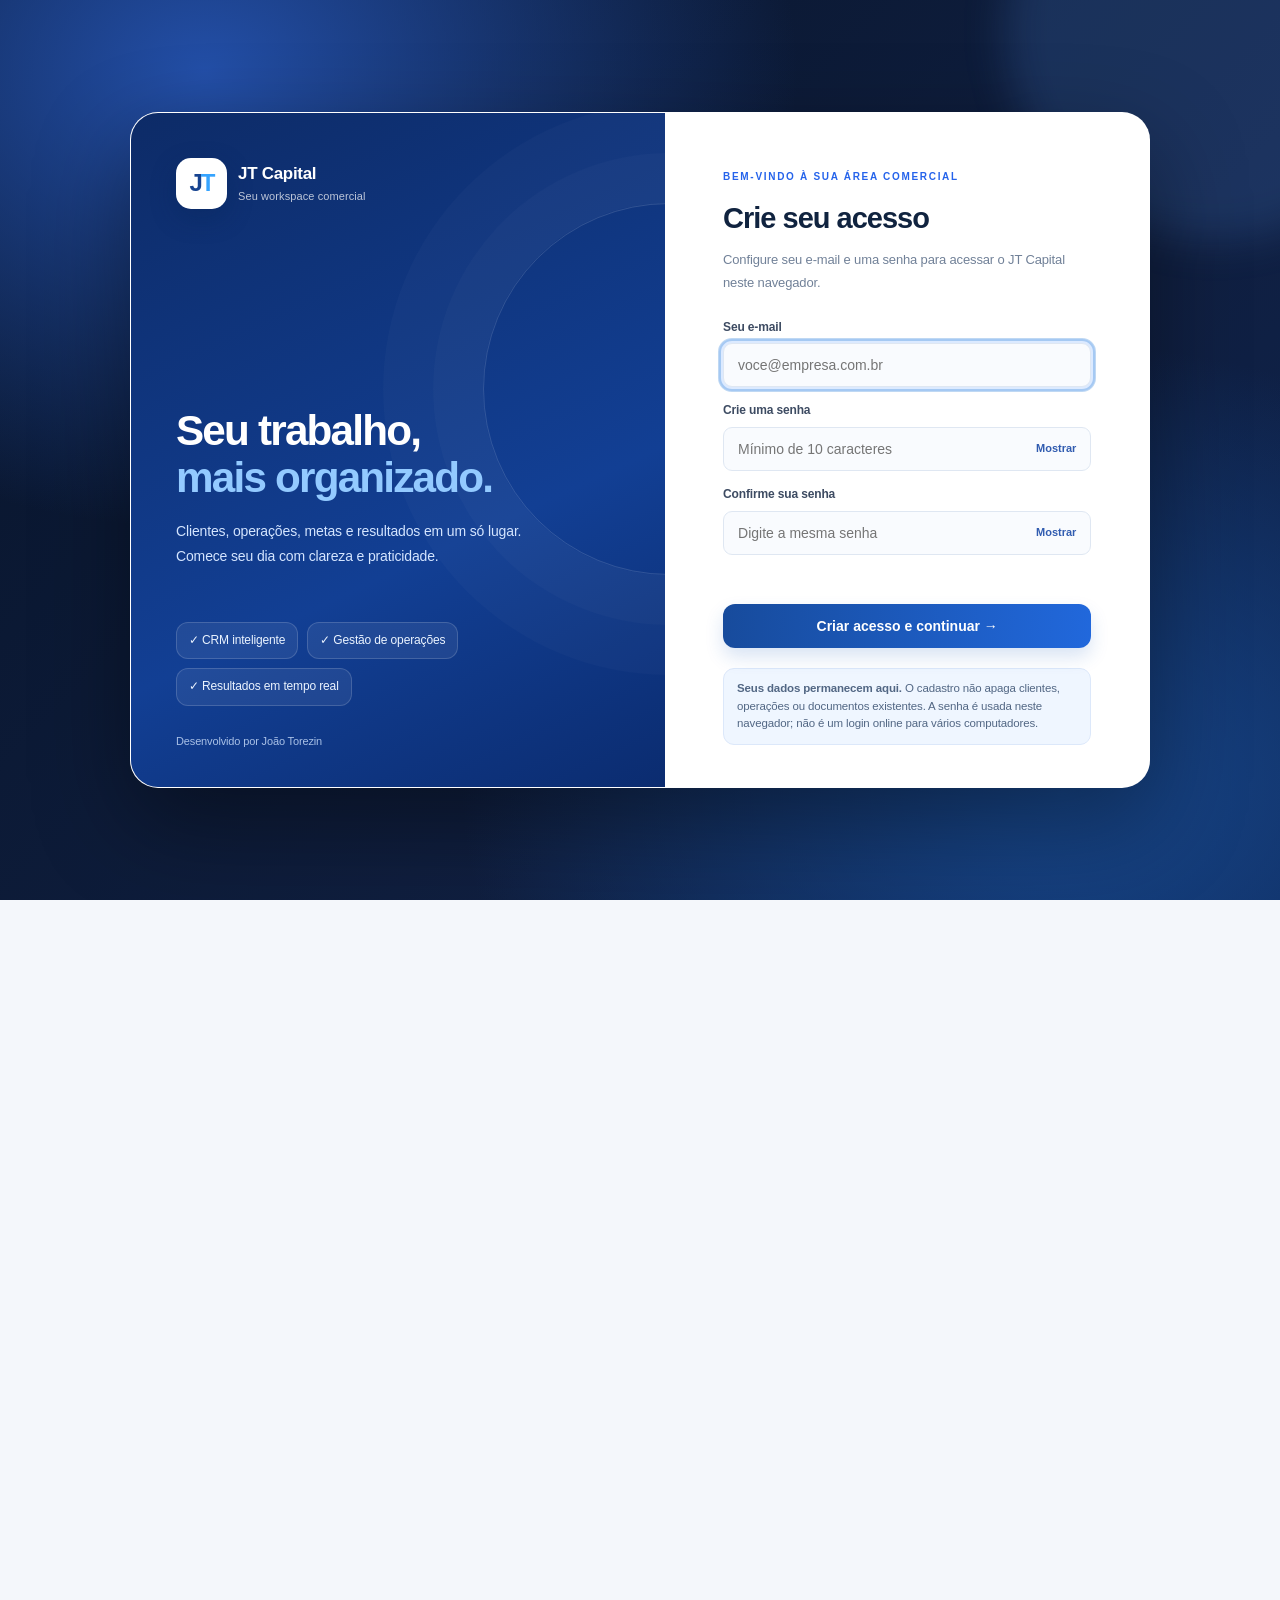
==== commit 6d65e32f: "Add files via upload" ====
--- a/public/index.html
+++ b/public/index.html
@@ -1,8 +1,22 @@
 <!DOCTYPE html>
 <html lang="pt-BR">
-<head>
+<head><script id="jt531TitleCount">
+/* Lê a quantidade de títulos do borderô. O valor pode vir antes ou depois do rótulo, conforme a ordem do texto no PDF;
+   números decimais (ex.: Prazo Médio 80,35) nunca são aceitos como quantidade. */
+function jtFindTitleCount(text){
+  const t=String(text||'').replace(/\u00a0/g,' ');const rx=/(?:Qtde\.?|Quantidade|N[úu]mero|Qtd\.?)\s*(?:de\s*)?T[ií]tulos\s*:?/gi;let m;
+  while((m=rx.exec(t))){
+    const after=t.slice(m.index+m[0].length,m.index+m[0].length+40),before=t.slice(Math.max(0,m.index-40),m.index);
+    const a=after.match(/^\s*(\d{1,4})(?![\d.,\/])/),b=before.match(/(?:^|[\s:])(\d{1,4})\s*$/);
+    const pick=a?{v:Number(a[1])}:b&&!/[\d.,]\s*$/.test(before.slice(0,before.length-b[0].length+ (b[0].startsWith(' ')||b[0].startsWith(':')?1:0)))?{v:Number(b[1])}:null;
+    if(pick&&pick.v>0)return {value:pick.v,snippet:t.slice(Math.max(0,m.index-60),m.index+m[0].length+50).replace(/\s+/g,' ').trim()};
+  }
+  return {value:null,snippet:null};
+}
+</script>
+
 <meta charset="UTF-8"><meta name="viewport" content="width=device-width,initial-scale=1">
-<title>JT Capital 5.3.1 — JT Capital — Commercial Intelligence</title>
+<title>JT Capital 5.3.2 — JT Capital — Commercial Intelligence</title>
 <style>
 *{box-sizing:border-box}body{margin:0;font-family:Arial,Helvetica,sans-serif;background:#f4f7fb;color:#172033}header{background:#0b3d91;color:#fff;padding:16px 24px;display:flex;justify-content:space-between;align-items:center;gap:15px;position:sticky;top:0;z-index:20}header h1{margin:0;font-size:22px}header small{opacity:.85}.top-actions{display:flex;gap:8px;flex-wrap:wrap}.top-actions button{border:1px solid #ffffff55;background:#fff;color:#0b3d91;border-radius:7px;padding:9px 12px;font-weight:700;cursor:pointer}.top-actions button.primary{background:#dbeafe}.top-actions button.dark{background:#083477;color:#fff;border-color:#ffffff44}nav{display:flex;gap:5px;flex-wrap:wrap;background:#fff;padding:10px 18px;border-bottom:1px solid #dce4ef;position:sticky;top:69px;z-index:19}nav button{border:0;background:transparent;padding:10px 13px;border-radius:8px;cursor:pointer;color:#334155;font-weight:600}nav button.active,nav button:hover{background:#e8f0ff;color:#0b3d91}main{max-width:1500px;margin:auto;padding:22px}.page{display:none}.page.active{display:block}.cards{display:grid;grid-template-columns:repeat(auto-fit,minmax(185px,1fr));gap:14px;margin:16px 0 22px}.card,.panel{background:#fff;border:1px solid #dfe7f2;border-radius:12px;box-shadow:0 2px 8px #0b3d9110}.card{padding:17px}.card .label{font-size:13px;color:#64748b}.card .value{font-size:24px;font-weight:700;margin-top:7px;color:#0b3d91}.panel{padding:18px;margin-bottom:17px}h2{margin:0 0 16px;font-size:20px}h3{font-size:16px;margin-top:0}.grid{display:grid;grid-template-columns:repeat(auto-fit,minmax(190px,1fr));gap:12px}label{font-size:12px;font-weight:700;color:#475569;display:block;margin-bottom:5px}input,select,textarea{width:100%;padding:10px;border:1px solid #cbd5e1;border-radius:7px;background:#fff}textarea{min-height:78px;resize:vertical}.actions{display:flex;gap:8px;flex-wrap:wrap;margin-top:13px}button.primary{background:#0b3d91;color:#fff;border:0;border-radius:7px;padding:10px 15px;font-weight:700;cursor:pointer}button.secondary{background:#e8f0ff;color:#0b3d91;border:0;border-radius:7px;padding:10px 15px;font-weight:700;cursor:pointer}button.danger{background:#fee2e2;color:#991b1b;border:0;border-radius:7px;padding:7px 10px;cursor:pointer}.muted{color:#64748b;font-size:13px}.legend span{margin-right:9px}.badge{display:inline-block;padding:4px 8px;border-radius:999px;font-size:11px;font-weight:700}.green{background:#dcfce7;color:#166534}.yellow{background:#fef3c7;color:#92400e}.red{background:#fee2e2;color:#991b1b}.gray{background:#e5e7eb;color:#374151}.blue{background:#dbeafe;color:#1e40af}.progress{height:12px;background:#e5e7eb;border-radius:99px;overflow:hidden}.progress>div{height:100%;background:#0b3d91;transition:.2s}.kanban{display:flex;gap:12px;overflow-x:auto;padding-bottom:10px;align-items:flex-start}.column{min-width:260px;width:260px;background:#eef3f9;border:1px solid #dbe3ee;border-radius:11px;padding:10px;min-height:480px}.column h3{margin:2px 4px 10px;font-size:14px;display:flex;justify-content:space-between}.count{background:#fff;border-radius:99px;padding:2px 7px;color:#64748b}.dropzone{min-height:420px}.client-card{background:#fff;border:1px solid #d7e0eb;border-radius:9px;padding:12px;margin-bottom:9px;cursor:grab;box-shadow:0 2px 5px #0b3d910b}.client-card:active{cursor:grabbing}.client-card strong{display:block;margin-bottom:6px;color:#0b3d91}.client-card .line{font-size:12px;color:#475569;margin:3px 0}.client-card.dragging{opacity:.45}.column.over{outline:2px dashed #0b3d91;background:#e3edff}.search{margin-bottom:10px}.right{text-align:right}table{width:100%;border-collapse:collapse;font-size:13px}th,td{padding:9px;border-bottom:1px solid #e5eaf1;text-align:left;vertical-align:top}th{background:#f8fafc;color:#475569}.modal{position:fixed;inset:0;background:#17203377;display:none;align-items:center;justify-content:center;z-index:50;padding:15px}.modal.open{display:flex}.modal-box{background:#fff;width:min(900px,100%);max-height:90vh;overflow:auto;border-radius:13px;padding:20px}.modal-head{display:flex;justify-content:space-between;align-items:center;gap:10px;border-bottom:1px solid #e5eaf1;padding-bottom:10px;margin-bottom:15px}.close{border:0;background:#e5e7eb;border-radius:7px;padding:7px 10px;cursor:pointer}.file-row,.history-row{border:1px solid #e2e8f0;border-radius:8px;padding:9px;margin:7px 0;display:flex;justify-content:space-between;gap:10px;align-items:center}.file-row small,.history-row small{display:block;color:#64748b}.section-title{margin:18px 0 8px}.hidden{display:none}.client-autocomplete{position:relative}.client-suggestions{position:absolute;left:0;right:0;top:100%;z-index:80;background:#fff;border:1px solid #cbd5e1;border-radius:8px;box-shadow:0 8px 20px #0b3d9120;max-height:260px;overflow:auto;display:none}.client-suggestions.open{display:block}.client-suggestion{padding:10px 12px;border-bottom:1px solid #eef2f7;cursor:pointer}.client-suggestion:last-child{border-bottom:0}.client-suggestion:hover{background:#f1f5ff}.client-suggestion strong{display:block;color:#0b3d91}.client-suggestion small{color:#64748b}.client-history-preview{margin-top:6px;padding:8px 10px;border:1px solid #dbe4ef;border-radius:7px;background:#f8fafc;font-size:12px;color:#475569;display:none}.client-history-preview.show{display:block}.client-history-preview b{color:#172033}.toast{position:fixed;right:18px;bottom:18px;background:#172033;color:#fff;padding:11px 14px;border-radius:8px;display:none;z-index:100}.empty{padding:25px;text-align:center;color:#64748b;font-size:13px}.client-status-dot{display:inline-flex;align-items:center;gap:6px;font-weight:700;font-size:12px}.client-status-dot i{width:10px;height:10px;border-radius:50%;display:inline-block}.client-table td{vertical-align:middle}.import-summary{display:grid;grid-template-columns:repeat(auto-fit,minmax(160px,1fr));gap:10px;margin:12px 0}.import-stat{background:var(--bg);border:1px solid var(--border);border-radius:9px;padding:10px}.import-stat b{display:block;font-size:18px;margin-top:4px;color:var(--primary)}.import-preview{max-height:420px;overflow:auto;border:1px solid var(--border);border-radius:9px}.import-preview table{min-width:1100px}.status-select{border-left:5px solid var(--primary)}@media(max-width:700px){header{position:static;align-items:flex-start;flex-direction:column}nav{position:static}main{padding:12px}.column{min-width:245px;width:245px}}
 
@@ -1192,10 +1206,9 @@
  const operacao=(joined.match(/Termo de Cess[aã]o\s*n\s*[º°o.]?\s*([\d.]+)/i)||[])[1]?.replace(/\./g,'')||'';
  const fundo=/FINTRUST/i.test(joined)?'FinTrust':/ONE\s*7/i.test(joined)?'ONE 7':/LIBRA/i.test(joined)?'Libra':'Não informado';
  const totalLine=lines.find(x=>/\bTotal:\s*[\d.]+,\d{2}/i.test(x))||'';
- const tm=totalLine.match(/\bTotal:\s*([\d.]+,\d{2})\s+([\d.]+,\d{2})\s+([\d.]+,\d{2})\s+([\d.]+,\d{2})/i);
+ let tm=totalLine.match(/\bTotal:\s*([\d.]+,\d{2})\s+([\d.]+,\d{2})\s+([\d.]+,\d{2})\s+([\d.]+,\d{2})/i);if(!tm){const ti=lines.findIndex(x=>/^Total:?$/i.test(x));if(ti>=0)for(const k of [ti-1,ti+1]){const mm=String(lines[k]||'').match(/^([\d.]+,\d{2})\s+([\d.]+,\d{2})\s+([\d.]+,\d{2})\s+([\d.]+,\d{2})$/);if(mm){tm=mm;break}}}
  const overall=joined.match(/L[ií]quido a Pagar da Opera[cç][aã]o:\s*R\$\s*([\d.]+,\d{2})/i);
- const qRaw=joined.match(/Qtde\s+de\s+T[ií]tulos\s*:\s*(\d+)/i);
- const expectedCount=qRaw?Number(qRaw[1]):null;
+ const qInfo=jtFindTitleCount(joined);const expectedCount=qInfo.value;
  // Recorte apenas o corpo; rodapés e cabeçalhos não podem virar sacados.
  const h=joined.search(/Emitente\s*\/\s*Sacado/i),tail=joined.search(/\bTotal:\s*[\d.]+,\d{2}/i);
  let body=joined.slice(h>=0?h:0,tail>h?tail:joined.length).replace(/^.*?Emitente\s*\/\s*Sacado[^\n]*\n?/i,'');
@@ -1225,7 +1238,7 @@
   else if(/^(?:EPP|ME|LTDA)\b/i.test(suffix)&&name)name+=' '+suffix.split(/\s+/)[0];
   titles.push({sacado:name,documento:doc[1],vencimento:jtIsoDate(m[1]),prazo:Number(m[2]),float:Number(m[3]),face:jtMoneyInput(m[4]),desagio:jtMoneyInput(m[5]),despesas:jtMoneyInput(m[6]),valorCompra:jtMoneyInput(m[7]),liquidatedAt:''});
  }
- return {fileName,cliente:contratante,data:jtIsoDate(issue),operacao,fundo,titles,expectedCount,expectedCountSnippet:qRaw?joined.slice(Math.max(0,qRaw.index-70),qRaw.index+qRaw[0].length+50).replace(/\s+/g,' ').trim():null,totals:tm?{face:jtMoneyInput(tm[1]),desagio:jtMoneyInput(tm[2]),despesas:jtMoneyInput(tm[3]),liquidoTitulos:jtMoneyInput(tm[4])}:null,liquido:overall?jtMoneyInput(overall[1]):null};
+ return {fileName,cliente:contratante,data:jtIsoDate(issue),operacao,fundo,titles,expectedCount,expectedCountSnippet:qInfo.snippet,totals:tm?{face:jtMoneyInput(tm[1]),desagio:jtMoneyInput(tm[2]),despesas:jtMoneyInput(tm[3]),liquidoTitulos:jtMoneyInput(tm[4])}:null,liquido:overall?jtMoneyInput(overall[1]):null};
 }
 
 /* Modelo Libra/Qprof FOPR008: documentos e face por título, mas sem deságio individual.
@@ -1321,8 +1334,8 @@
   else {[face,valorCompra]=money;}
   titles.push({documento:hit[1],sacado:name,vencimento:jtIsoDate(dateMatch[0]),face,desagio,despesas,valorCompra,liquidatedAt:''});prev=line;
  }
- const count=raw.match(/(?:Qtde|Quantidade|N[úu]mero)\s*(?:de)?\s*t[ií]tulos\s*:?\s*(\d+)/i);
- return {fileName,cliente:(raw.match(/(?:Contratante|Cedente)\s*:\s*([^\r\n]+)/i)||[])[1]||'',data:'',operacao:'',fundo:/FINTRUST/i.test(raw)?'FinTrust':/\bLIBRA\b/i.test(raw)?'Libra':/ONE\s*7/i.test(raw)?'ONE 7':'Não informado',titles,expectedCount:count?Number(count[1]):null,expectedCountSnippet:count?raw.slice(Math.max(0,count.index-70),count.index+count[0].length+50).replace(/\s+/g,' ').trim():null,totals:null,liquido:null,layout:'genérico'};
+ const cInfo=jtFindTitleCount(raw);
+ return {fileName,cliente:(raw.match(/(?:Contratante|Cedente)\s*:\s*([^\r\n]+)/i)||[])[1]||'',data:'',operacao:'',fundo:/FINTRUST/i.test(raw)?'FinTrust':/\bLIBRA\b/i.test(raw)?'Libra':/ONE\s*7/i.test(raw)?'ONE 7':'Não informado',titles,expectedCount:cInfo.value,expectedCountSnippet:cInfo.snippet,totals:null,liquido:null,layout:'genérico'};
 }
 function jtBlankBordero(fileName,warning){return {fileName,cliente:'',data:'',operacao:'',fundo:'Não informado',titles:[],expectedCount:null,totals:null,liquido:null,layout:'manual',manualWarning:warning||'Modelo não identificado. Preencha os títulos com base no documento.'}}
 
